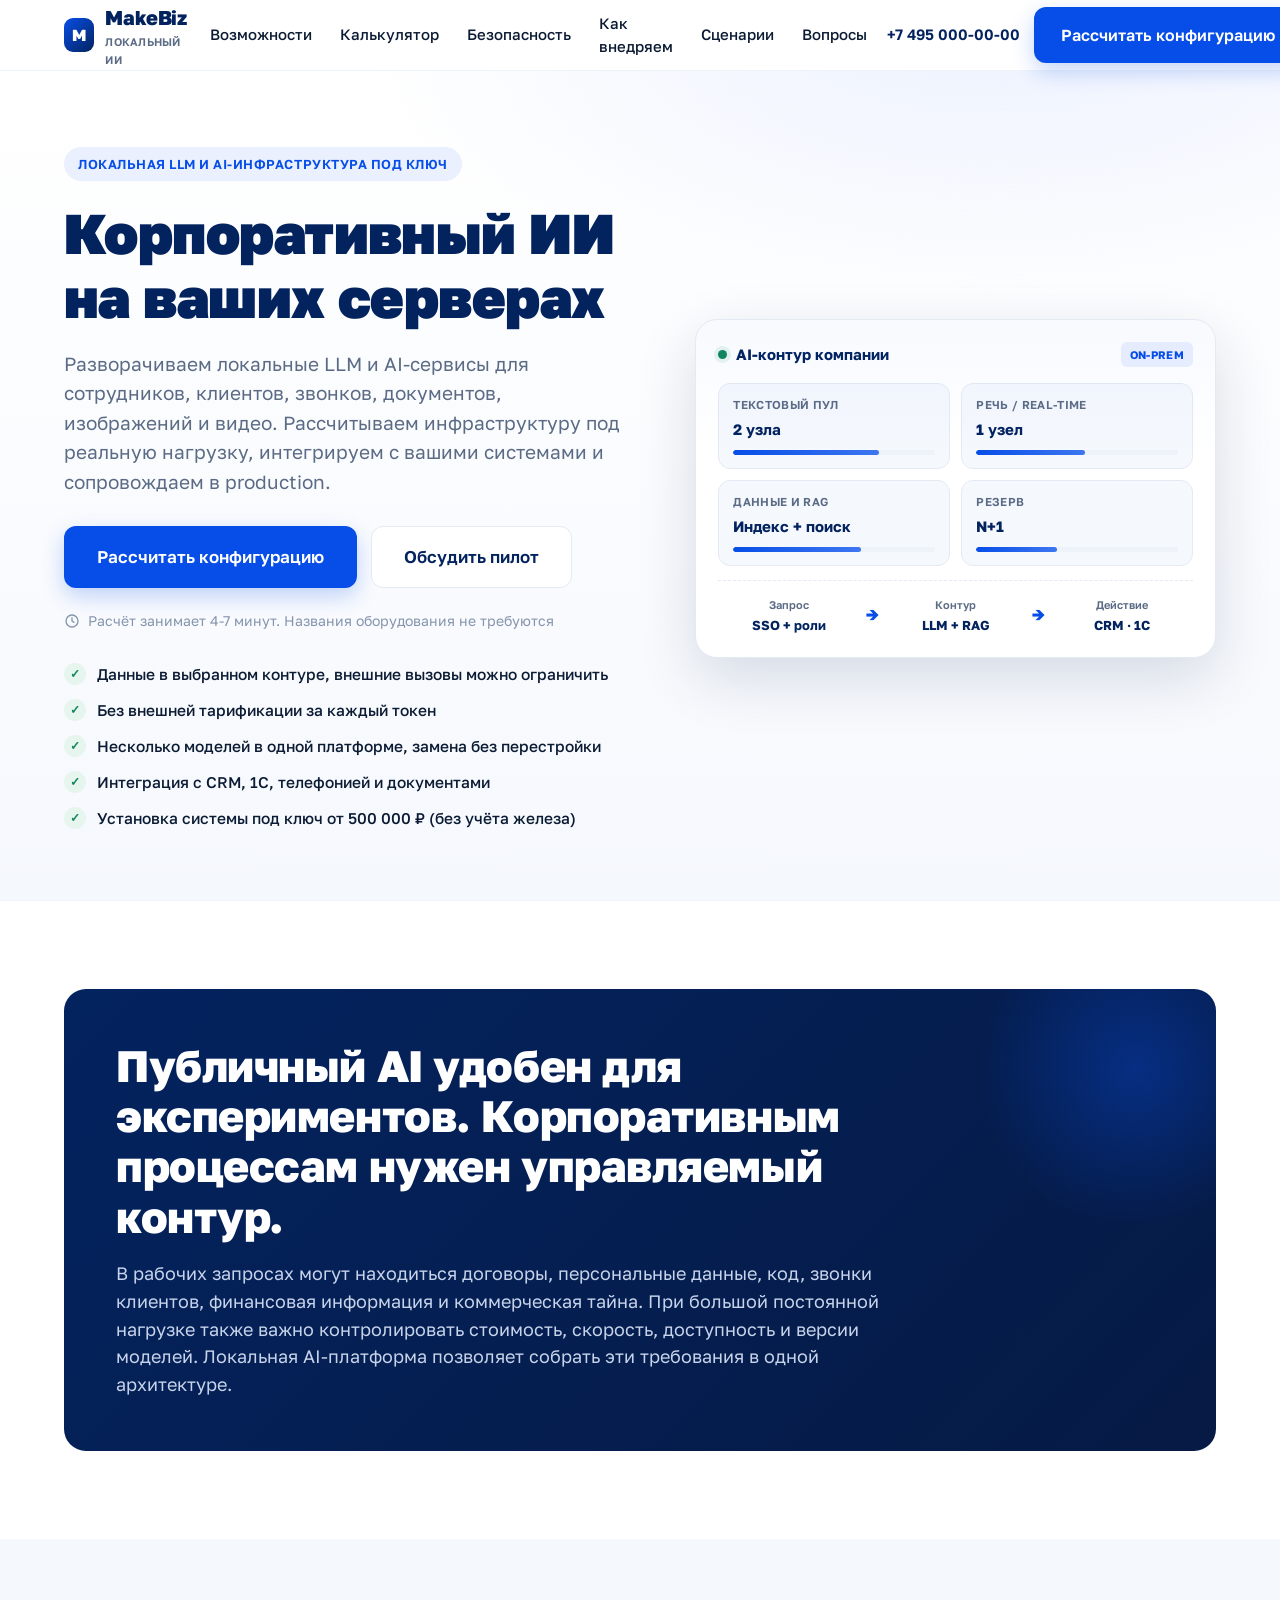
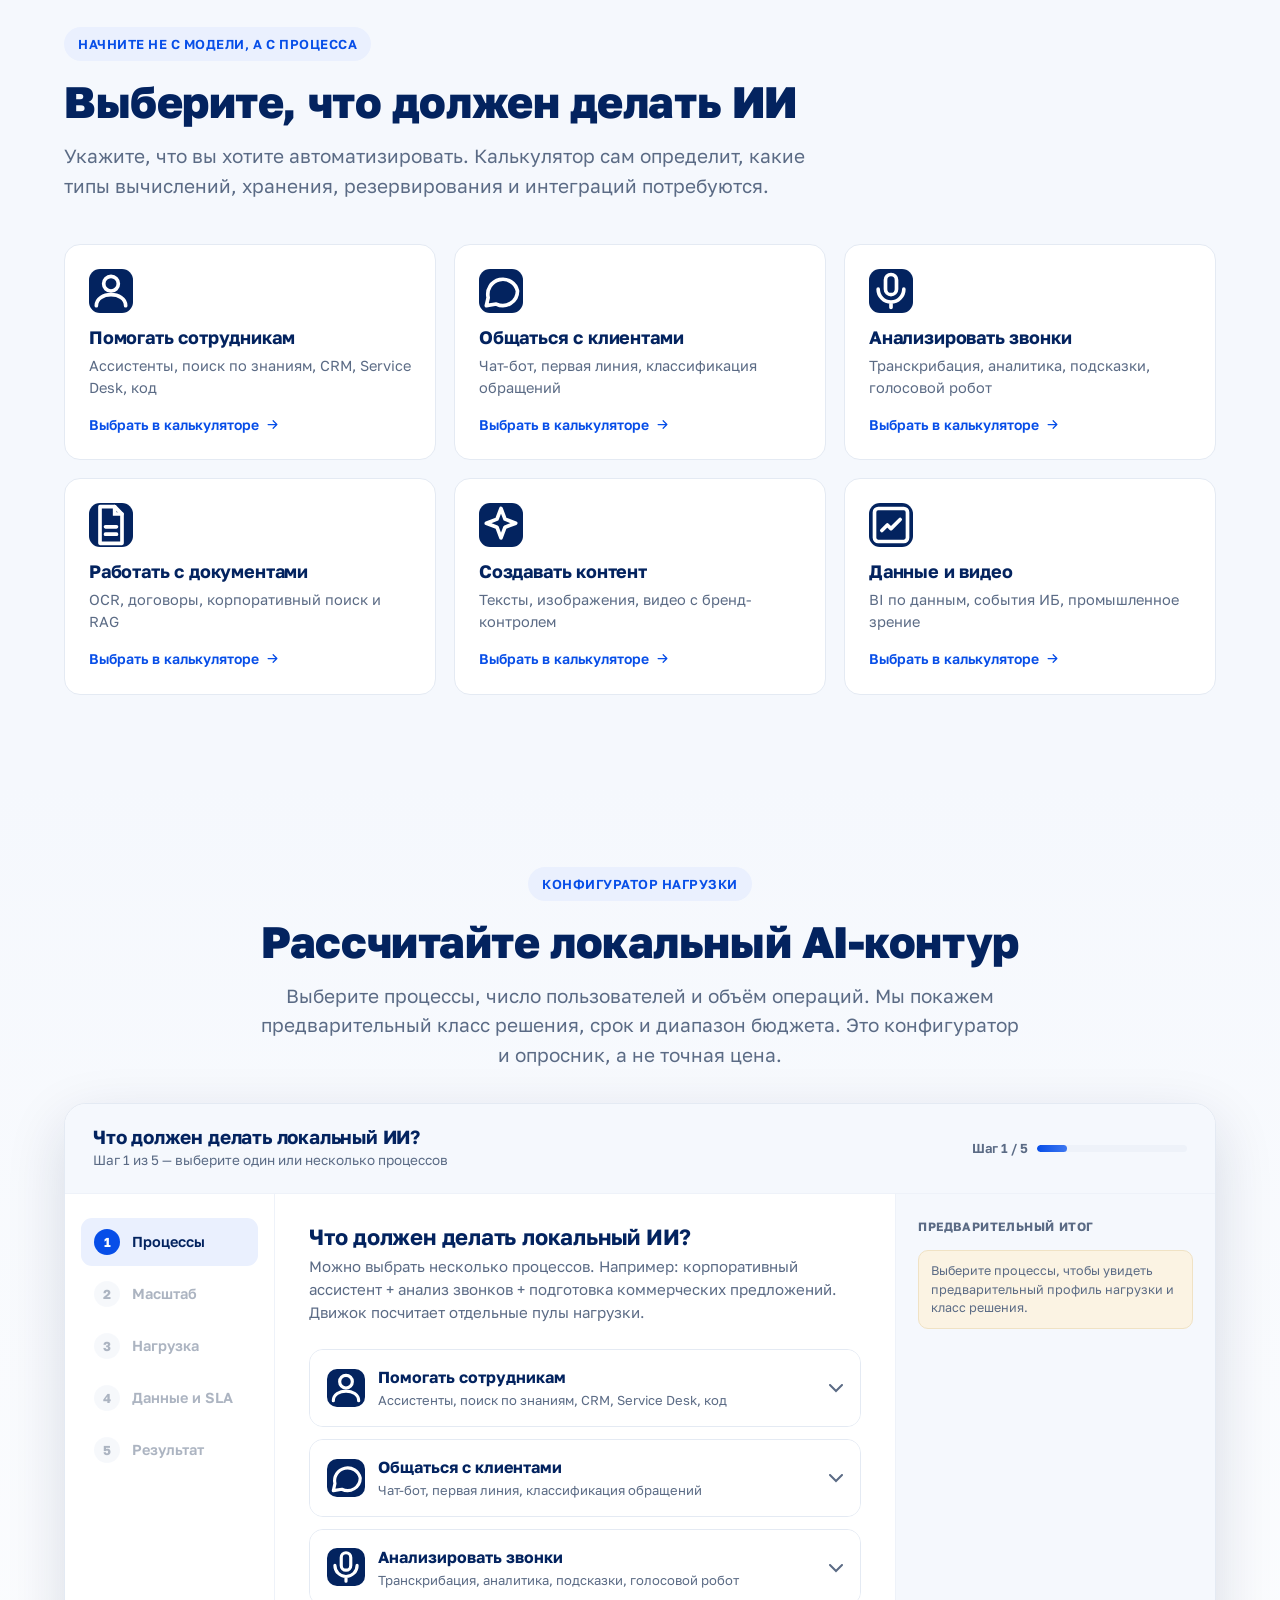
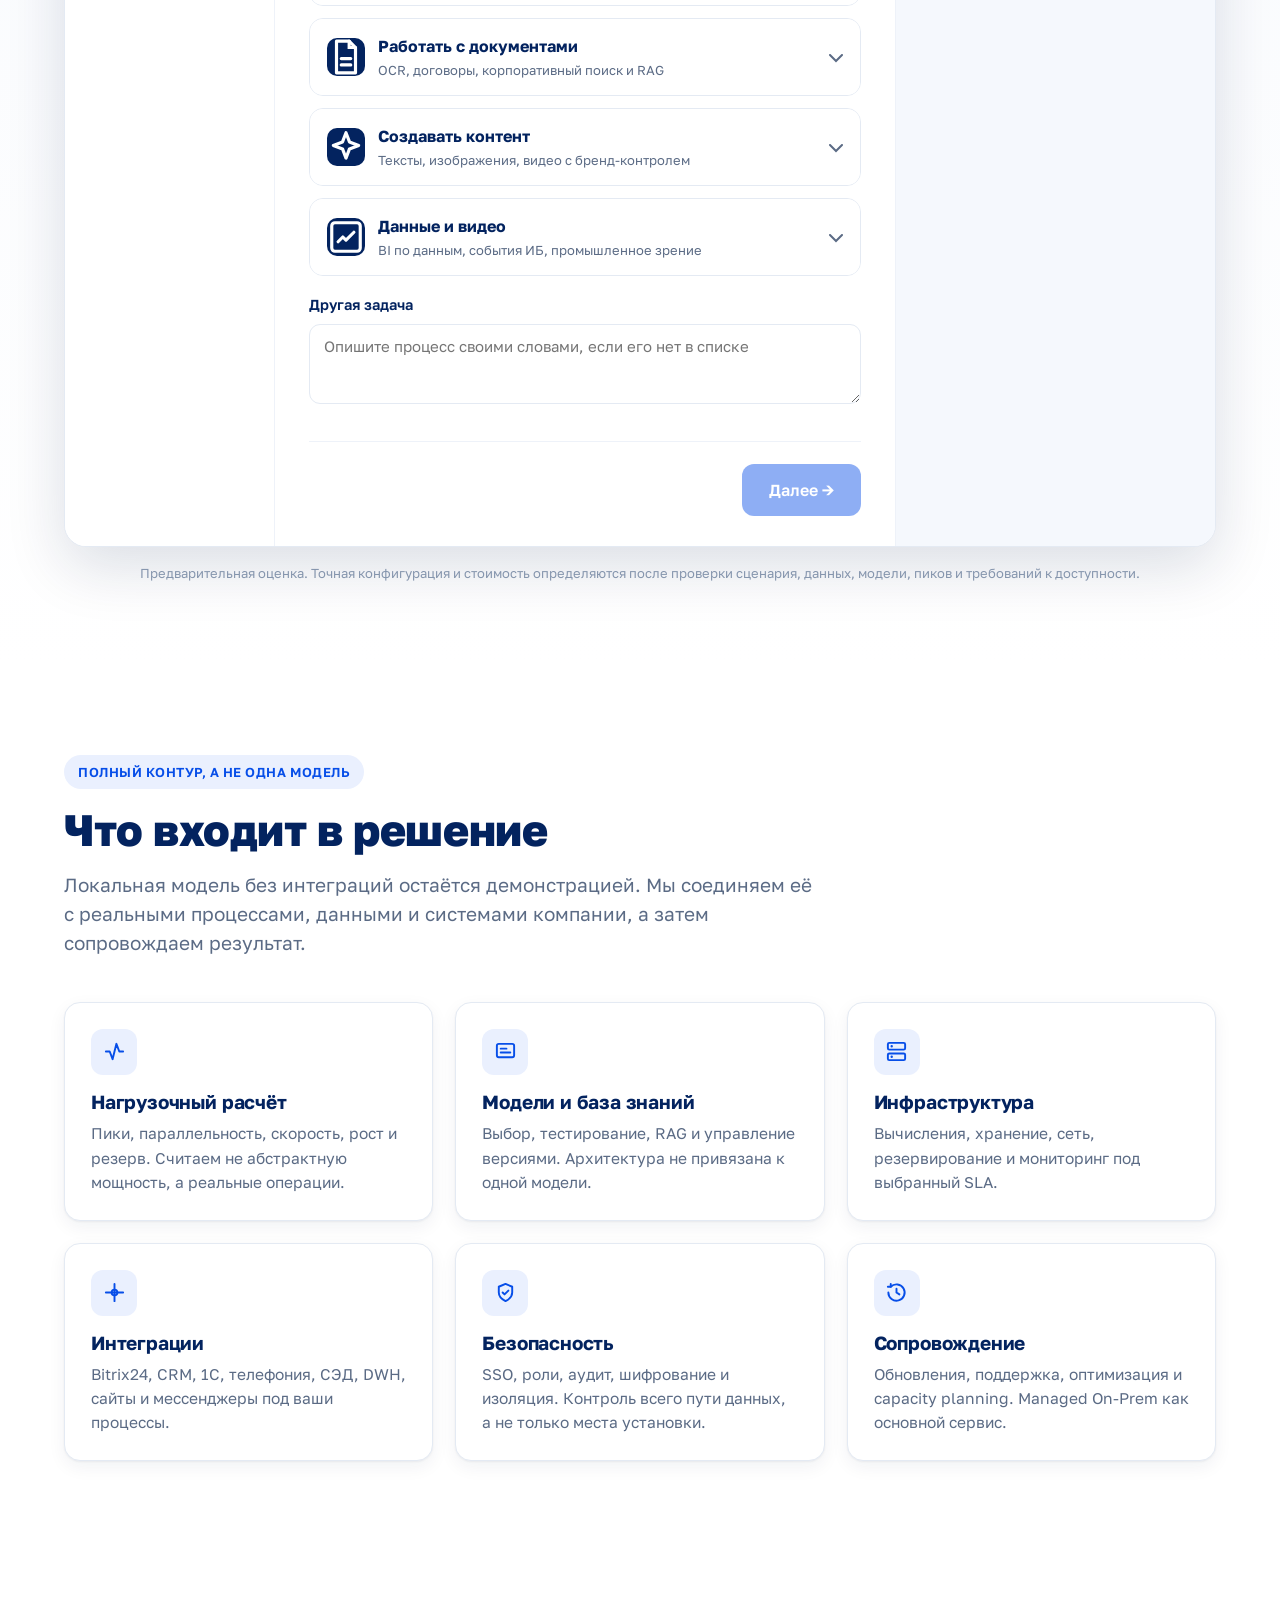
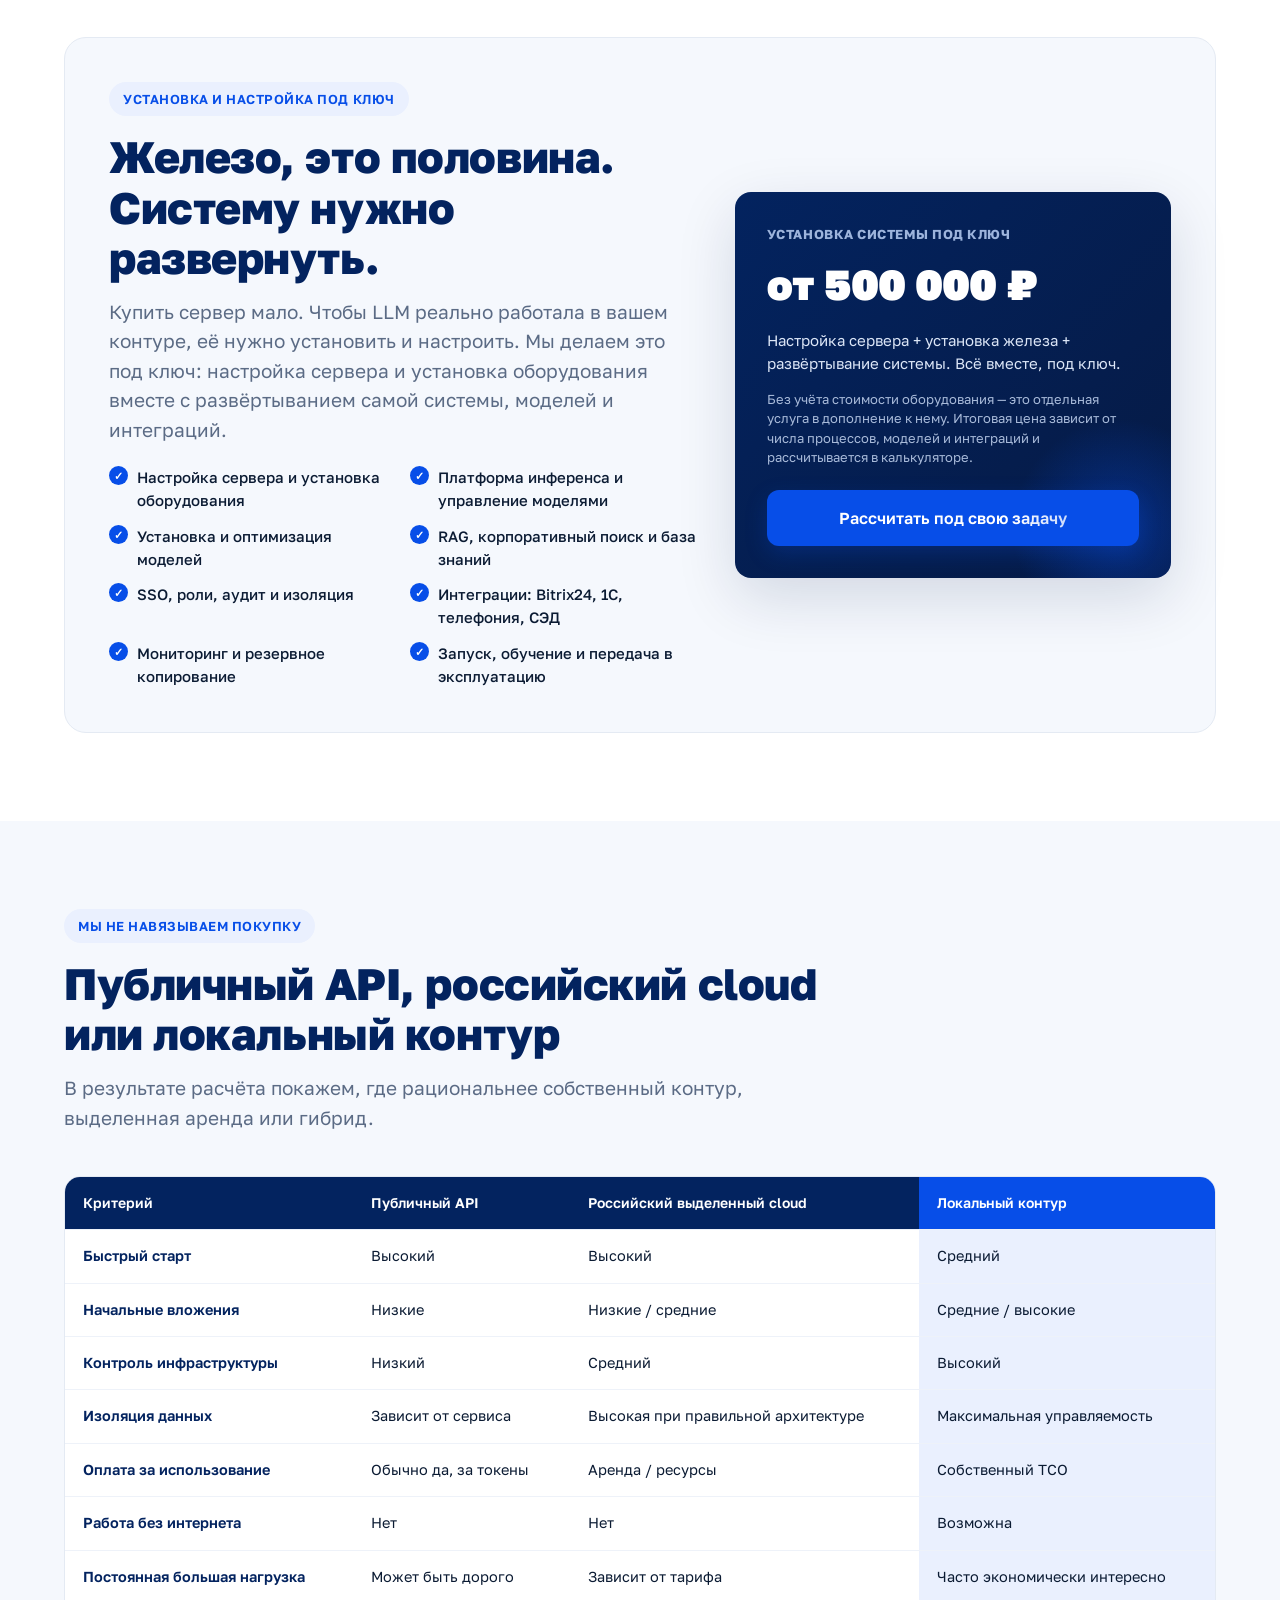
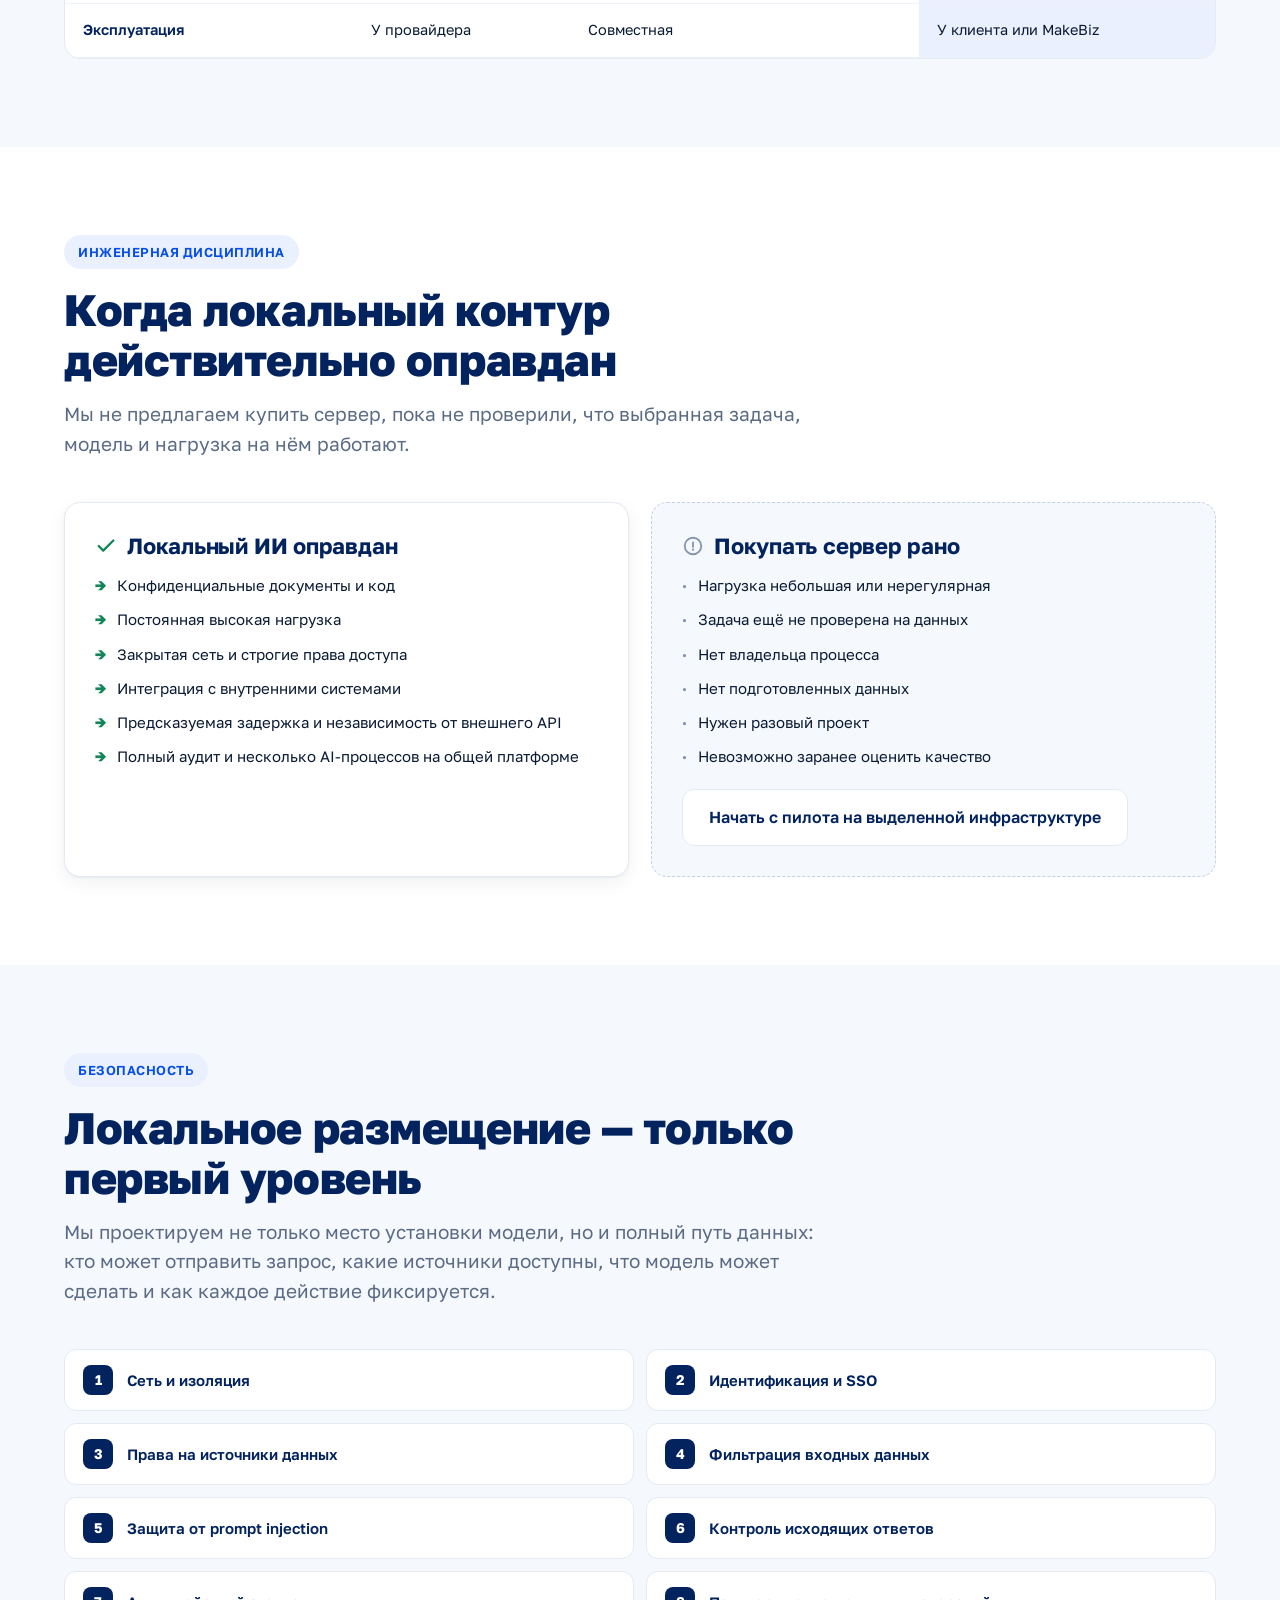
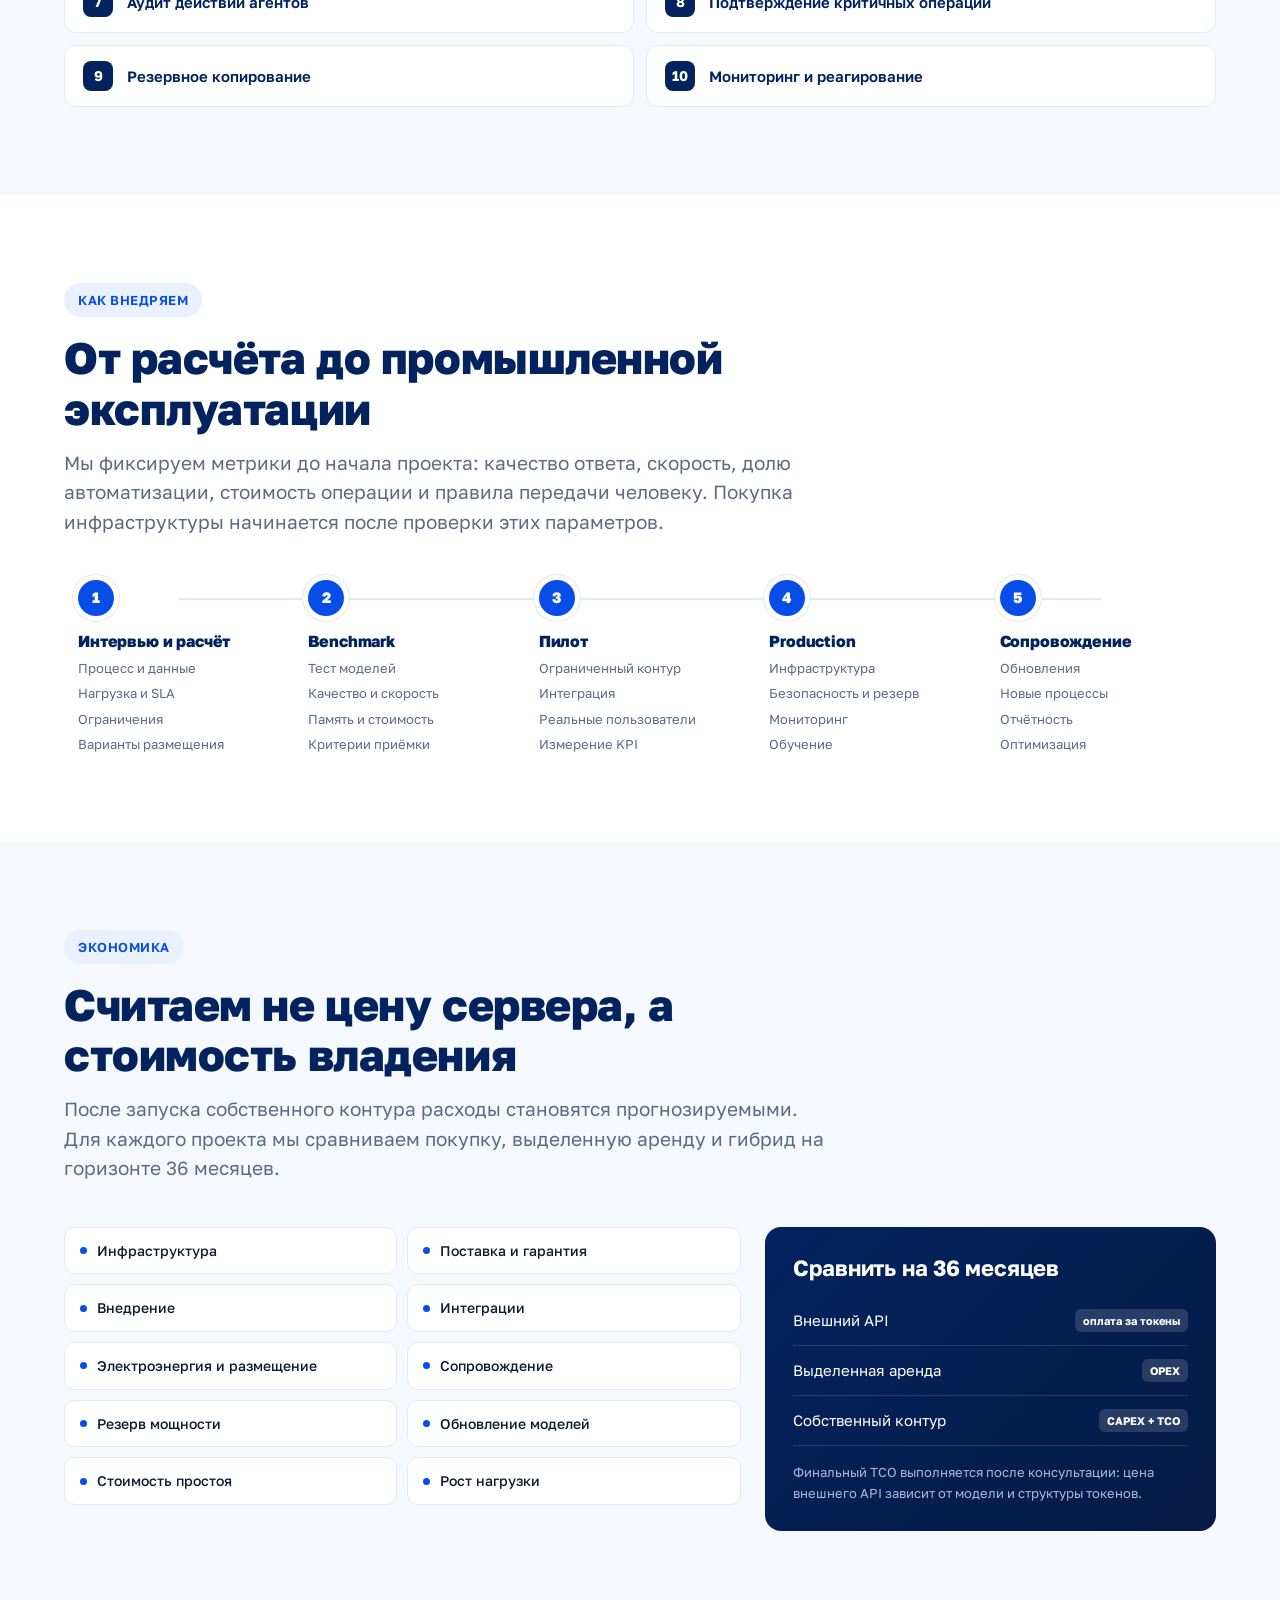
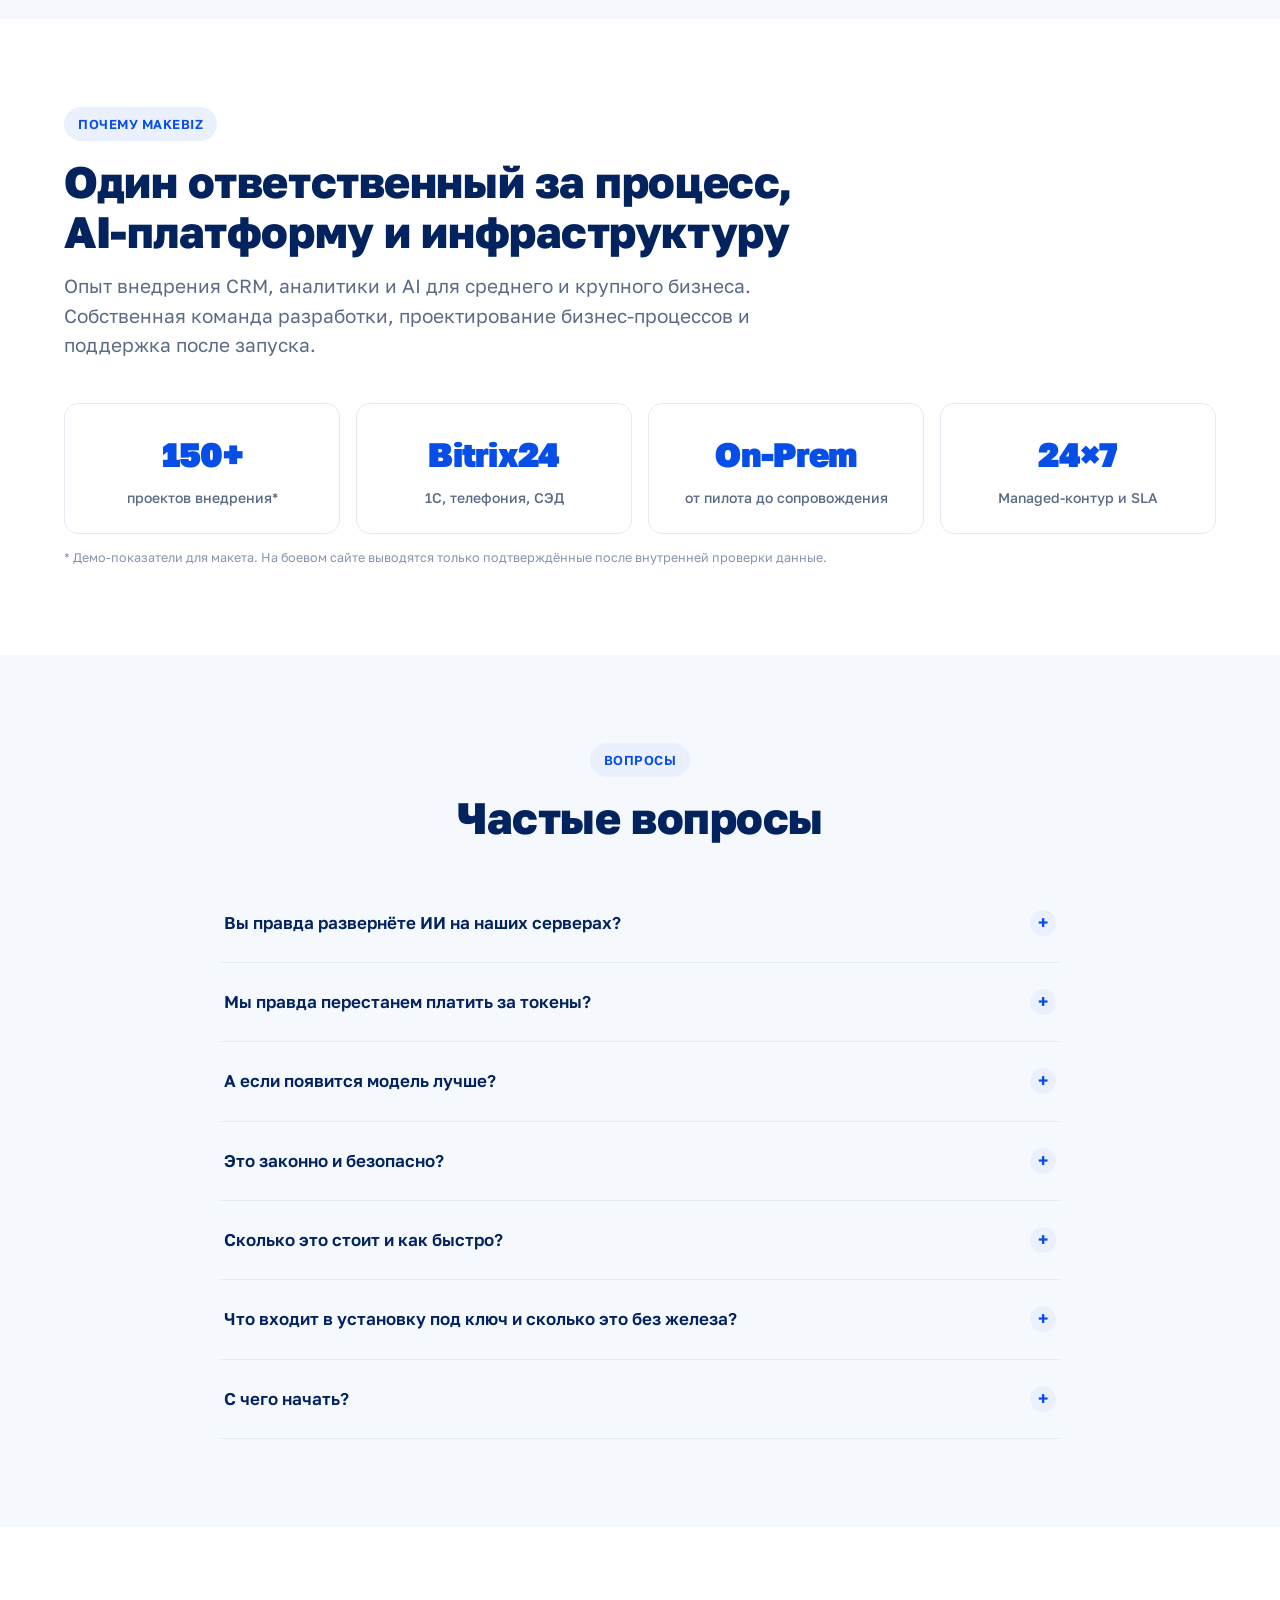
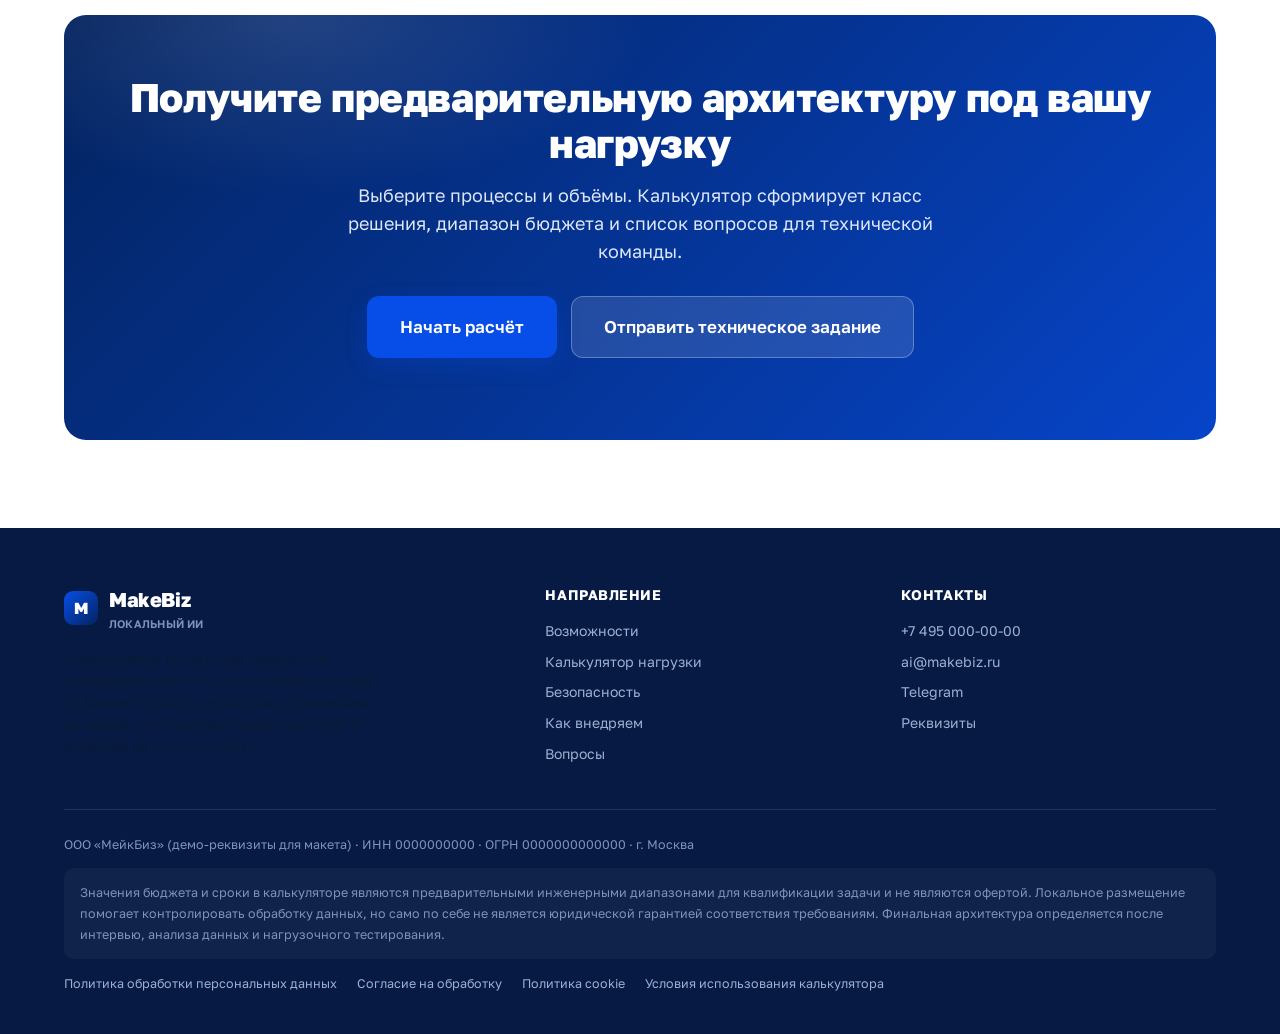
==== public/index.html @ 7c362602 "Первый деплой: лендинг Local AI (калькулятор + установка под ключ)" ====
<!DOCTYPE html>
<html lang="ru">
<head>
<meta charset="UTF-8">
<meta name="viewport" content="width=device-width, initial-scale=1.0">
<title>Корпоративный ИИ на ваших серверах — MakeBiz</title>
<meta name="description" content="Разворачиваем локальные LLM и AI-сервисы в контролируемом контуре компании. Рассчитываем инфраструктуру под реальную нагрузку, интегрируем и сопровождаем.">
<link rel="preconnect" href="https://fonts.googleapis.com">
<link rel="preconnect" href="https://fonts.gstatic.com" crossorigin>
<link href="https://fonts.googleapis.com/css2?family=Golos+Text:wght@400;500;600;700;800;900&display=swap" rel="stylesheet">
<style>
:root{
  --navy:#03235F; --navy-2:#0A2E6E; --navy-ink:#061A44;
  --accent:#074EE8; --accent-600:#0642C4; --accent-soft:#EAF0FE;
  --ink:#0B1B33; --muted:#5B6B85; --muted-2:#8595AD;
  --line:#E4EAF3; --line-2:#EEF2F9;
  --bg:#FFFFFF; --bg-soft:#F5F8FD; --bg-soft2:#EDF2FB;
  --ok:#12855B; --ok-soft:#E7F5EF; --warn:#B7791F; --warn-soft:#FBF3E3; --danger:#C0392B; --danger-soft:#FBECEA;
  --radius:16px; --radius-sm:11px; --radius-lg:22px;
  --shadow:0 1px 2px rgba(6,26,68,.04), 0 12px 34px rgba(6,26,68,.07);
  --shadow-sm:0 1px 2px rgba(6,26,68,.05), 0 6px 18px rgba(6,26,68,.06);
  --shadow-lg:0 20px 60px rgba(6,26,68,.14);
  --maxw:1200px;
}
*{box-sizing:border-box;margin:0;padding:0}
html{scroll-behavior:smooth}
body{
  font-family:'Golos Text',-apple-system,BlinkMacSystemFont,'Segoe UI',Roboto,sans-serif;
  color:var(--ink); background:var(--bg); line-height:1.55;
  -webkit-font-smoothing:antialiased; font-size:17px;
}
a{color:inherit;text-decoration:none}
img{max-width:100%}
.wrap{max-width:var(--maxw);margin:0 auto;padding:0 24px}
.eyebrow{
  display:inline-flex;align-items:center;gap:8px;
  font-size:13px;font-weight:600;letter-spacing:.04em;text-transform:uppercase;
  color:var(--accent);background:var(--accent-soft);
  padding:7px 14px;border-radius:100px;
}
h1,h2,h3,h4{color:var(--navy);line-height:1.14;letter-spacing:-.01em;font-weight:800}
h2{font-size:clamp(28px,3.6vw,44px);font-weight:800}
h3{font-size:22px;font-weight:700}
p{color:var(--ink)}
.lead{color:var(--muted);font-size:19px}
.section{padding:88px 0}
.section--soft{background:var(--bg-soft)}
.section-head{max-width:760px;margin-bottom:44px}
.section-head h2{margin:16px 0 14px}
.section-head p{color:var(--muted);font-size:19px}

/* Buttons */
.btn{
  display:inline-flex;align-items:center;justify-content:center;gap:9px;
  font-family:inherit;font-size:16px;font-weight:600;cursor:pointer;
  padding:15px 26px;border-radius:12px;border:1px solid transparent;
  transition:.18s ease;white-space:nowrap;
}
.btn-primary{background:var(--accent);color:#fff;box-shadow:0 8px 22px rgba(7,78,232,.24)}
.btn-primary:hover{background:var(--accent-600);transform:translateY(-1px);box-shadow:0 12px 28px rgba(7,78,232,.3)}
.btn-ghost{background:#fff;color:var(--navy);border-color:var(--line)}
.btn-ghost:hover{border-color:var(--accent);color:var(--accent);background:#fff}
.btn-navy{background:var(--navy);color:#fff}
.btn-navy:hover{background:var(--navy-2);transform:translateY(-1px)}
.btn-lg{padding:17px 32px;font-size:17px}
.btn-block{width:100%}
.btn:disabled{opacity:.45;cursor:not-allowed;transform:none!important;box-shadow:none}

/* Header */
header{
  position:sticky;top:0;z-index:60;background:rgba(255,255,255,.86);
  backdrop-filter:saturate(180%) blur(14px);border-bottom:1px solid var(--line-2);
}
.nav{display:flex;align-items:center;justify-content:space-between;height:70px;gap:20px}
.logo{display:flex;align-items:center;gap:11px;font-weight:800;font-size:20px;color:var(--navy);letter-spacing:-.02em}
.logo .mark{
  width:34px;height:34px;border-radius:9px;
  background:linear-gradient(135deg,var(--accent),var(--navy));
  display:flex;align-items:center;justify-content:center;color:#fff;font-weight:800;font-size:16px;
}
.logo small{display:block;font-size:11px;font-weight:600;color:var(--muted);letter-spacing:.02em;text-transform:uppercase}
.nav-links{display:flex;align-items:center;gap:28px}
.nav-links a{font-size:15px;font-weight:500;color:var(--ink);transition:.15s}
.nav-links a:hover{color:var(--accent)}
.nav-cta{display:flex;align-items:center;gap:14px}
.nav-phone{font-weight:600;font-size:15px;color:var(--navy);white-space:nowrap}
.burger{display:none;flex-direction:column;gap:5px;background:none;border:none;cursor:pointer;padding:8px}
.burger span{width:24px;height:2px;background:var(--navy);border-radius:2px;transition:.2s}

/* Hero */
.hero{position:relative;overflow:hidden;background:
   radial-gradient(1100px 520px at 78% -10%, #EAF0FE 0%, rgba(234,240,254,0) 60%),
   linear-gradient(180deg,#fff 0%, var(--bg-soft) 100%);
   padding:76px 0 70px;border-bottom:1px solid var(--line-2)}
.hero-grid{display:grid;grid-template-columns:1.05fr .95fr;gap:56px;align-items:center}
.hero h1{font-size:clamp(34px,4.6vw,56px);font-weight:900;margin:20px 0 20px}
.hero .lead{max-width:560px;margin-bottom:30px}
.hero-cta{display:flex;gap:14px;flex-wrap:wrap;margin-bottom:22px}
.hero-note{font-size:14px;color:var(--muted-2);display:flex;align-items:center;gap:8px}
.markers{list-style:none;display:grid;gap:12px;margin-top:30px}
.markers li{display:flex;align-items:flex-start;gap:11px;font-size:15.5px;font-weight:500;color:var(--ink)}
.markers .ic{flex-shrink:0;width:22px;height:22px;border-radius:50%;background:var(--ok-soft);color:var(--ok);display:flex;align-items:center;justify-content:center;font-size:12px;font-weight:800;margin-top:1px}

/* Hero visual: infra panel */
.hero-visual{position:relative}
.panel-card{
  background:#fff;border:1px solid var(--line);border-radius:var(--radius-lg);
  box-shadow:var(--shadow-lg);padding:22px;position:relative;overflow:hidden;
}
.panel-card::before{content:"";position:absolute;inset:0;background:
  linear-gradient(180deg,rgba(7,78,232,.03),transparent 40%);pointer-events:none}
.pc-head{display:flex;align-items:center;justify-content:space-between;margin-bottom:16px}
.pc-title{font-weight:700;color:var(--navy);font-size:15px;display:flex;align-items:center;gap:9px}
.pc-dot{width:9px;height:9px;border-radius:50%;background:var(--ok);box-shadow:0 0 0 4px var(--ok-soft)}
.pc-tag{font-size:11px;font-weight:700;color:var(--accent);background:var(--accent-soft);padding:4px 9px;border-radius:6px;letter-spacing:.03em}
.node-row{display:grid;grid-template-columns:1fr 1fr;gap:11px;margin-bottom:11px}
.node{border:1px solid var(--line);border-radius:12px;padding:13px 14px;background:var(--bg-soft)}
.node .nl{font-size:11.5px;color:var(--muted);font-weight:600;text-transform:uppercase;letter-spacing:.03em}
.node .nv{font-size:15px;font-weight:700;color:var(--navy);margin-top:3px;display:flex;align-items:center;gap:7px}
.node .bar{height:5px;border-radius:4px;background:var(--line-2);margin-top:9px;overflow:hidden}
.node .bar i{display:block;height:100%;border-radius:4px;background:linear-gradient(90deg,var(--accent),#3D77F0)}
.flow{display:flex;align-items:center;justify-content:space-between;gap:6px;margin-top:14px;padding-top:15px;border-top:1px dashed var(--line)}
.flow .f{flex:1;text-align:center;font-size:11px;font-weight:600;color:var(--muted)}
.flow .f b{display:block;color:var(--navy);font-size:13px;margin-top:2px}
.flow .arw{color:var(--accent);font-weight:800}

/* generic cards */
.grid{display:grid;gap:22px}
.g2{grid-template-columns:repeat(2,1fr)}
.g3{grid-template-columns:repeat(3,1fr)}
.g4{grid-template-columns:repeat(4,1fr)}
.card{background:#fff;border:1px solid var(--line);border-radius:var(--radius);padding:26px;box-shadow:var(--shadow-sm);transition:.18s}
.card:hover{border-color:#C9D6EE;box-shadow:var(--shadow);transform:translateY(-2px)}
.card .ci{width:46px;height:46px;border-radius:12px;background:var(--accent-soft);color:var(--accent);display:flex;align-items:center;justify-content:center;margin-bottom:16px}
.card h3{font-size:19px;margin-bottom:9px}
.card p{color:var(--muted);font-size:15.5px}
.card svg{width:23px;height:23px}

/* problem */
.problem-box{background:linear-gradient(135deg,var(--navy),var(--navy-ink));color:#fff;border-radius:var(--radius-lg);padding:52px;position:relative;overflow:hidden}
.problem-box::after{content:"";position:absolute;right:-80px;top:-80px;width:320px;height:320px;border-radius:50%;background:radial-gradient(circle,rgba(7,78,232,.35),transparent 70%)}
.problem-box h2{color:#fff;position:relative;max-width:780px}
.problem-box p{color:#C7D3EA;font-size:18px;margin-top:18px;position:relative;max-width:820px}

/* categories */
.cat-grid{display:grid;grid-template-columns:repeat(3,1fr);gap:18px}
.cat{background:#fff;border:1px solid var(--line);border-radius:var(--radius);padding:24px;cursor:pointer;transition:.18s;position:relative}
.cat:hover{border-color:var(--accent);box-shadow:var(--shadow)}
.cat .ci{width:44px;height:44px;border-radius:11px;background:var(--navy);color:#fff;display:flex;align-items:center;justify-content:center;margin-bottom:14px}
.cat h3{font-size:18px;margin-bottom:7px}
.cat p{color:var(--muted);font-size:14.5px}
.cat .go{margin-top:14px;font-size:14px;font-weight:600;color:var(--accent);display:flex;align-items:center;gap:6px}

/* ============ CALCULATOR ============ */
.calc-section{background:linear-gradient(180deg,var(--bg-soft) 0%, #fff 100%);padding:84px 0}
.calc-shell{
  background:#fff;border:1px solid var(--line);border-radius:var(--radius-lg);
  box-shadow:var(--shadow-lg);overflow:hidden;
}
.calc-top{display:flex;align-items:center;justify-content:space-between;gap:16px;padding:22px 28px;border-bottom:1px solid var(--line-2);background:var(--bg-soft)}
.calc-top .ct-l{display:flex;align-items:center;gap:13px}
.calc-top h3{font-size:19px}
.calc-top .sub{font-size:13.5px;color:var(--muted);margin-top:2px}
.calc-progress{display:flex;align-items:center;gap:9px;font-size:13px;font-weight:600;color:var(--muted)}
.pbar{width:150px;height:7px;border-radius:5px;background:var(--line-2);overflow:hidden}
.pbar i{display:block;height:100%;background:linear-gradient(90deg,var(--accent),#3D77F0);border-radius:5px;transition:.4s;width:0}

.calc-body{display:grid;grid-template-columns:210px 1fr 320px;min-height:520px}
.steps-nav{border-right:1px solid var(--line-2);padding:24px 16px;background:#fff}
.step-item{display:flex;align-items:center;gap:12px;padding:11px 13px;border-radius:11px;margin-bottom:4px;cursor:pointer;transition:.15s;color:var(--muted);font-weight:600;font-size:14.5px}
.step-item .num{width:26px;height:26px;border-radius:50%;background:var(--line-2);color:var(--muted);display:flex;align-items:center;justify-content:center;font-size:13px;font-weight:700;flex-shrink:0;transition:.15s}
.step-item.active{background:var(--accent-soft);color:var(--navy)}
.step-item.active .num{background:var(--accent);color:#fff}
.step-item.done .num{background:var(--ok);color:#fff}
.step-item.done{color:var(--ink)}
.step-item.disabled{opacity:.5;pointer-events:none}

.step-panel{padding:30px 34px;min-width:0}
.step-panel h3{font-size:22px;margin-bottom:6px}
.step-panel .step-desc{color:var(--muted);font-size:15px;margin-bottom:24px}
.step-actions{display:flex;justify-content:space-between;gap:12px;margin-top:30px;padding-top:22px;border-top:1px solid var(--line-2)}

/* summary rail */
.summary{border-left:1px solid var(--line-2);padding:24px 22px;background:var(--bg-soft);position:relative}
.summary .st{font-size:12px;font-weight:700;letter-spacing:.05em;text-transform:uppercase;color:var(--muted);margin-bottom:14px}
.sum-block{background:#fff;border:1px solid var(--line);border-radius:12px;padding:14px 15px;margin-bottom:12px}
.sum-block .l{font-size:12px;color:var(--muted);font-weight:600;text-transform:uppercase;letter-spacing:.03em}
.sum-block .v{font-size:15px;font-weight:700;color:var(--navy);margin-top:3px}
.sum-chips{display:flex;flex-wrap:wrap;gap:6px;margin-top:8px}
.sum-chip{font-size:12px;font-weight:600;background:var(--accent-soft);color:var(--accent);padding:4px 9px;border-radius:6px}
.profile-meter{display:flex;gap:5px;margin-top:9px}
.profile-meter i{flex:1;height:7px;border-radius:3px;background:var(--line-2)}
.profile-meter i.on{background:var(--accent)}
.conf-ring{display:flex;align-items:center;gap:12px;margin-top:8px}
.conf-ring .num{font-size:26px;font-weight:800;color:var(--navy)}
.summary-hint{font-size:12.5px;color:var(--muted);background:var(--warn-soft);border:1px solid #F0E2C4;border-radius:10px;padding:11px 12px;margin-top:6px;line-height:1.45}

/* form fields */
.field{margin-bottom:18px}
.field > label{display:block;font-size:14.5px;font-weight:600;color:var(--navy);margin-bottom:7px}
.field .hint{font-size:12.5px;color:var(--muted-2);margin-top:6px}
.field .unit{font-size:12px;color:var(--muted);font-weight:600}
input[type=text],input[type=number],input[type=email],input[type=tel],select,textarea{
  width:100%;font-family:inherit;font-size:15px;color:var(--ink);
  padding:12px 14px;border:1px solid var(--line);border-radius:11px;background:#fff;transition:.15s;
}
input:focus,select:focus,textarea:focus{outline:none;border-color:var(--accent);box-shadow:0 0 0 3px rgba(7,78,232,.12)}
textarea{resize:vertical;min-height:80px}
select{appearance:none;background-image:url("data:image/svg+xml,%3Csvg xmlns='http://www.w3.org/2000/svg' width='12' height='8' viewBox='0 0 12 8'%3E%3Cpath d='M1 1l5 5 5-5' stroke='%235B6B85' stroke-width='1.8' fill='none' stroke-linecap='round'/%3E%3C/svg%3E");background-repeat:no-repeat;background-position:right 14px center;padding-right:38px}
.two-col{display:grid;grid-template-columns:1fr 1fr;gap:16px}
.three-col{display:grid;grid-template-columns:repeat(3,1fr);gap:14px}

/* choice cards (chips) */
.choices{display:grid;gap:10px}
.choices.c2{grid-template-columns:1fr 1fr}
.choice{
  display:flex;align-items:flex-start;gap:12px;border:1.5px solid var(--line);border-radius:12px;
  padding:13px 15px;cursor:pointer;transition:.15s;background:#fff;
}
.choice:hover{border-color:#B9CBEC;background:var(--bg-soft)}
.choice.sel{border-color:var(--accent);background:var(--accent-soft)}
.choice .cb{width:20px;height:20px;border-radius:6px;border:2px solid var(--line);flex-shrink:0;margin-top:1px;display:flex;align-items:center;justify-content:center;transition:.15s;background:#fff}
.choice.sel .cb{background:var(--accent);border-color:var(--accent)}
.choice .cb svg{width:12px;height:12px;color:#fff;opacity:0}
.choice.sel .cb svg{opacity:1}
.choice .cc .tt{font-weight:600;font-size:15px;color:var(--navy)}
.choice .cc .dd{font-size:13px;color:var(--muted);margin-top:2px}
.choice.radio .cb{border-radius:50%}

/* category group in step 1 */
.catgroup{border:1px solid var(--line);border-radius:14px;margin-bottom:12px;overflow:hidden}
.catgroup-head{display:flex;align-items:center;gap:13px;padding:15px 17px;cursor:pointer;background:#fff;transition:.15s}
.catgroup-head:hover{background:var(--bg-soft)}
.catgroup-head .ci{width:38px;height:38px;border-radius:10px;background:var(--navy);color:#fff;display:flex;align-items:center;justify-content:center;flex-shrink:0}
.catgroup-head .tt{font-weight:700;font-size:16px;color:var(--navy)}
.catgroup-head .dd{font-size:13px;color:var(--muted);margin-top:1px}
.catgroup-head .cnt{margin-left:auto;font-size:12px;font-weight:700;color:var(--accent);background:var(--accent-soft);padding:3px 9px;border-radius:20px;opacity:0;transition:.15s}
.catgroup-head .cnt.on{opacity:1}
.catgroup-head .chev{margin-left:6px;color:var(--muted);transition:.25s}
.catgroup.open .chev{transform:rotate(180deg)}
.catgroup-body{display:none;padding:6px 15px 15px;border-top:1px solid var(--line-2);background:var(--bg-soft)}
.catgroup.open .catgroup-body{display:block}
.scenario{display:flex;align-items:flex-start;gap:11px;padding:11px 12px;border-radius:10px;cursor:pointer;transition:.12s}
.scenario:hover{background:#fff}
.scenario .cb{width:19px;height:19px;border-radius:6px;border:2px solid var(--line);flex-shrink:0;margin-top:1px;display:flex;align-items:center;justify-content:center;background:#fff}
.scenario.sel .cb{background:var(--accent);border-color:var(--accent)}
.scenario .cb svg{width:11px;height:11px;color:#fff;opacity:0}
.scenario.sel .cb svg{opacity:1}
.scenario .nm{font-weight:600;font-size:14.5px;color:var(--navy)}
.scenario .ds{font-size:12.5px;color:var(--muted)}
.pool-tag{font-size:10.5px;font-weight:700;text-transform:uppercase;letter-spacing:.03em;color:var(--muted);background:var(--line-2);padding:2px 7px;border-radius:5px;margin-left:6px}

.callout{display:flex;gap:11px;background:var(--accent-soft);border:1px solid #CFDDFB;border-radius:12px;padding:14px 16px;font-size:14px;color:var(--navy-ink);margin-top:6px}
.callout svg{flex-shrink:0;color:var(--accent);margin-top:1px}
.warnbox{display:flex;gap:11px;background:var(--warn-soft);border:1px solid #F0E2C4;border-radius:12px;padding:13px 15px;font-size:13.5px;color:#6B5316;margin-top:14px}
.warnbox svg{flex-shrink:0;color:var(--warn);margin-top:1px}

/* result screen */
.result-head{text-align:center;max-width:640px;margin:0 auto 6px}
.result-grid{display:grid;grid-template-columns:repeat(2,1fr);gap:16px;margin-top:24px}
.rcard{border:1px solid var(--line);border-radius:14px;padding:20px;background:#fff}
.rcard .rl{font-size:12px;font-weight:700;text-transform:uppercase;letter-spacing:.04em;color:var(--muted);margin-bottom:10px;display:flex;align-items:center;gap:7px}
.rcard.hl{background:linear-gradient(135deg,var(--navy),var(--navy-ink));border:none;color:#fff;grid-column:span 2}
.rcard.setup-card{background:linear-gradient(135deg,var(--accent-600),var(--accent));border:none}
.rcard.setup-card .rl span{cursor:help}
.rcard.hl .rl{color:#9DB4DC}
.class-badge{display:inline-flex;align-items:center;gap:9px;font-size:13px;font-weight:700;background:rgba(255,255,255,.14);padding:6px 13px;border-radius:8px;margin-bottom:12px}
.rcard.hl h3{color:#fff;font-size:26px;margin-bottom:8px}
.rcard.hl p{color:#C7D3EA;font-size:15px}
.budget-num{font-size:28px;font-weight:900;color:var(--navy);letter-spacing:-.02em;white-space:nowrap}
.budget-sub{font-size:13px;color:var(--muted);margin-top:8px;line-height:1.5}
.proc-tags{display:flex;flex-wrap:wrap;gap:8px}
.proc-tag{font-size:13px;font-weight:600;background:var(--accent-soft);color:var(--accent);padding:6px 12px;border-radius:8px;display:flex;align-items:center;gap:6px}
.node-list{list-style:none;display:grid;gap:9px}
.node-list li{display:flex;align-items:center;gap:10px;font-size:14.5px;color:var(--ink);font-weight:500}
.node-list .nd{width:8px;height:8px;border-radius:2px;background:var(--accent);flex-shrink:0}
.scale-list{display:grid;grid-template-columns:1fr 1fr;gap:10px}
.scale-list .s{font-size:14px}
.scale-list .s b{display:block;color:var(--navy);font-size:16px;font-weight:700}
.scale-list .s span{color:var(--muted);font-size:12.5px}
.conf-wrap{display:flex;align-items:center;gap:18px}
.conf-donut{width:74px;height:74px;flex-shrink:0}
.conf-reasons{font-size:13px;color:var(--muted);line-height:1.5}
.conf-reasons b{color:var(--navy)}
.variants{display:grid;grid-template-columns:1fr 1fr;gap:16px;margin-top:16px}
.variant{border:1px solid var(--line);border-radius:14px;padding:20px;background:var(--bg-soft)}
.variant.pro{border-color:var(--accent);background:var(--accent-soft)}
.variant .vt{font-weight:700;color:var(--navy);font-size:16px;display:flex;align-items:center;justify-content:space-between}
.variant .vp{font-size:22px;font-weight:800;color:var(--navy);margin:8px 0}
.variant ul{list-style:none;display:grid;gap:6px;margin-top:8px}
.variant li{font-size:13.5px;color:var(--muted);display:flex;gap:8px}
.variant li::before{content:"—";color:var(--accent)}
.placement-opts{display:grid;grid-template-columns:repeat(3,1fr);gap:10px;margin-top:6px}
.p-opt{border:1px solid var(--line);border-radius:11px;padding:13px;text-align:center;font-size:13px;font-weight:600;color:var(--muted);background:#fff}
.p-opt.rec{border-color:var(--accent);background:var(--accent-soft);color:var(--navy)}
.p-opt .pi{font-size:11px;font-weight:700;text-transform:uppercase;color:var(--accent);margin-bottom:4px}

/* lead form */
.lead-form{background:linear-gradient(135deg,var(--navy),var(--navy-ink));border-radius:var(--radius-lg);padding:34px;margin-top:26px;color:#fff}
.lead-form h3{color:#fff;font-size:24px;margin-bottom:6px}
.lead-form p{color:#C7D3EA;font-size:15px;margin-bottom:22px}
.lead-form label{color:#DCE6F7;font-size:13.5px}
.lead-form input,.lead-form select{background:rgba(255,255,255,.08);border-color:rgba(255,255,255,.16);color:#fff}
.lead-form input::placeholder{color:#8DA2C6}
.lead-form input:focus,.lead-form select:focus{border-color:#5B8DF5;box-shadow:0 0 0 3px rgba(91,141,245,.25);background:rgba(255,255,255,.12)}
.lead-form select option{color:var(--ink)}
.consent{display:flex;gap:10px;align-items:flex-start;font-size:12.5px;color:#A9BBDA;margin:6px 0 18px}
.consent input{width:auto;margin-top:2px;accent-color:var(--accent)}
.form-ok{background:var(--ok-soft);border:1px solid #B8E2CD;border-radius:14px;padding:24px;text-align:center}
.form-ok .ic{width:52px;height:52px;border-radius:50%;background:var(--ok);color:#fff;display:flex;align-items:center;justify-content:center;margin:0 auto 14px}
.form-ok h3{color:var(--ok);font-size:21px;margin-bottom:8px}
.form-ok p{color:#2C6A4F;font-size:15px}

/* comparison table */
.tbl-wrap{overflow-x:auto;border:1px solid var(--line);border-radius:var(--radius);background:#fff}
table.cmp{width:100%;border-collapse:collapse;min-width:640px}
table.cmp th,table.cmp td{padding:15px 18px;text-align:left;border-bottom:1px solid var(--line-2);font-size:14.5px}
table.cmp thead th{background:var(--navy);color:#fff;font-weight:600;font-size:14px;position:sticky;top:0}
table.cmp thead th:first-child{border-top-left-radius:0}
table.cmp tbody td:first-child{font-weight:600;color:var(--navy)}
table.cmp .hl-col{background:var(--accent-soft)}
table.cmp tbody tr:hover td{background:var(--bg-soft)}
table.cmp tbody tr:hover td.hl-col{background:#DFE9FE}

/* when local / when early */
.two-panels{display:grid;grid-template-columns:1fr 1fr;gap:22px}
.panel-good,.panel-early{border-radius:var(--radius);padding:30px}
.panel-good{background:#fff;border:1px solid var(--line);box-shadow:var(--shadow-sm)}
.panel-early{background:var(--bg-soft);border:1px dashed #C3D0E6}
.panel-good h3,.panel-early h3{margin-bottom:16px;display:flex;align-items:center;gap:10px}
.panel-good ul,.panel-early ul{list-style:none;display:grid;gap:11px}
.panel-good li,.panel-early li{display:flex;gap:11px;font-size:15px;color:var(--ink)}
.panel-good li .mk{color:var(--ok);flex-shrink:0;font-weight:800}
.panel-early li .mk{color:var(--muted-2);flex-shrink:0;font-weight:800}

/* security layers */
.layers{display:grid;grid-template-columns:repeat(2,1fr);gap:12px;counter-reset:layer}
.layer{display:flex;align-items:center;gap:14px;background:#fff;border:1px solid var(--line);border-radius:12px;padding:15px 18px;transition:.15s}
.layer:hover{border-color:var(--accent);transform:translateX(3px)}
.layer .ln{counter-increment:layer;width:30px;height:30px;border-radius:8px;background:var(--navy);color:#fff;display:flex;align-items:center;justify-content:center;font-weight:700;font-size:14px;flex-shrink:0}
.layer .ln::before{content:counter(layer)}
.layer .lt{font-weight:600;font-size:15px;color:var(--navy)}

/* steps timeline */
.timeline{display:grid;grid-template-columns:repeat(5,1fr);gap:0;position:relative;margin-top:20px}
.tl-step{position:relative;padding:0 14px}
.tl-step .dot{width:36px;height:36px;border-radius:50%;background:var(--accent);color:#fff;display:flex;align-items:center;justify-content:center;font-weight:800;font-size:15px;position:relative;z-index:2;box-shadow:0 0 0 5px #fff, 0 0 0 6px var(--line)}
.tl-step::before{content:"";position:absolute;top:18px;left:0;right:0;height:2px;background:var(--line);z-index:1}
.tl-step:first-child::before{left:50%}
.tl-step:last-child::before{right:50%}
.tl-step h4{font-size:16px;color:var(--navy);margin:16px 0 8px}
.tl-step ul{list-style:none;display:grid;gap:5px}
.tl-step li{font-size:13px;color:var(--muted)}

/* economics */
.econ-grid{display:grid;grid-template-columns:1.2fr .8fr;gap:24px;align-items:start}
.econ-list{display:grid;grid-template-columns:1fr 1fr;gap:10px}
.econ-item{display:flex;align-items:center;gap:10px;background:#fff;border:1px solid var(--line);border-radius:11px;padding:12px 15px;font-size:14px;font-weight:500;color:var(--ink)}
.econ-item .d{width:7px;height:7px;border-radius:50%;background:var(--accent);flex-shrink:0}
.tco-card{background:linear-gradient(135deg,var(--navy),var(--navy-ink));border-radius:var(--radius);padding:28px;color:#fff}
.tco-card h3{color:#fff;margin-bottom:16px}
.tco-opt{display:flex;align-items:center;justify-content:space-between;padding:13px 0;border-bottom:1px solid rgba(255,255,255,.12);font-size:15px}
.tco-opt:last-child{border-bottom:none}
.tco-opt .badge{font-size:11px;font-weight:700;padding:3px 8px;border-radius:6px;background:rgba(255,255,255,.14)}

/* turnkey setup */
.setup-section{display:grid;grid-template-columns:1.15fr .85fr;gap:36px;align-items:center;background:var(--bg-soft);border:1px solid var(--line);border-radius:var(--radius-lg);padding:44px}
.setup-list{list-style:none;display:grid;grid-template-columns:1fr 1fr;gap:12px;margin-top:4px}
.setup-list li{position:relative;padding-left:28px;font-size:15px;color:var(--ink);font-weight:500}
.setup-list li::before{content:"✓";position:absolute;left:0;top:0;width:19px;height:19px;border-radius:50%;background:var(--accent);color:#fff;font-size:11px;font-weight:800;display:flex;align-items:center;justify-content:center}
.setup-price{background:linear-gradient(135deg,var(--navy),var(--navy-ink));border-radius:var(--radius);padding:32px;color:#fff;box-shadow:var(--shadow-lg);position:relative;overflow:hidden}
.setup-price::after{content:"";position:absolute;right:-60px;bottom:-60px;width:220px;height:220px;border-radius:50%;background:radial-gradient(circle,rgba(7,78,232,.4),transparent 70%)}
.sp-label{font-size:13px;font-weight:700;text-transform:uppercase;letter-spacing:.04em;color:#9DB4DC;position:relative}
.sp-num{font-size:42px;font-weight:900;color:#fff;letter-spacing:-.02em;margin:8px 0 12px;position:relative}
.sp-sub{font-size:15px;color:#DCE6F7;margin-bottom:14px;position:relative}
.sp-note{font-size:13px;color:#A9BBDA;line-height:1.5;margin-bottom:22px;position:relative}
.setup-price .btn{position:relative}
/* why us */
.why-grid{display:grid;grid-template-columns:repeat(4,1fr);gap:16px;margin-top:12px}
.stat{background:#fff;border:1px solid var(--line);border-radius:14px;padding:24px;text-align:center}
.stat .n{font-size:34px;font-weight:900;color:var(--accent);letter-spacing:-.02em}
.stat .l{font-size:14px;color:var(--muted);margin-top:6px;font-weight:500}

/* FAQ */
.faq{max-width:840px;margin:0 auto}
.faq-item{border-bottom:1px solid var(--line);padding:6px 0}
.faq-q{display:flex;align-items:center;justify-content:space-between;gap:16px;padding:20px 4px;cursor:pointer;font-weight:600;font-size:17px;color:var(--navy)}
.faq-q .fx{flex-shrink:0;width:26px;height:26px;border-radius:50%;background:var(--accent-soft);color:var(--accent);display:flex;align-items:center;justify-content:center;font-size:18px;font-weight:600;transition:.2s}
.faq-item.open .fx{transform:rotate(45deg)}
.faq-a{max-height:0;overflow:hidden;transition:.28s ease;color:var(--muted);font-size:15.5px}
.faq-item.open .faq-a{max-height:340px;padding-bottom:20px}

/* final CTA */
.final-cta{background:linear-gradient(135deg,var(--navy) 0%,var(--accent) 130%);border-radius:var(--radius-lg);padding:60px 52px;text-align:center;color:#fff;position:relative;overflow:hidden}
.final-cta::before{content:"";position:absolute;inset:0;background:radial-gradient(600px 300px at 20% 0%,rgba(255,255,255,.12),transparent 60%)}
.final-cta h2{color:#fff;position:relative;font-size:clamp(28px,3.4vw,40px)}
.final-cta p{color:#DCE6F7;font-size:18px;max-width:600px;margin:16px auto 30px;position:relative}
.final-cta .hero-cta{justify-content:center;position:relative}
.final-cta .btn-ghost{background:rgba(255,255,255,.12);border-color:rgba(255,255,255,.28);color:#fff}
.final-cta .btn-ghost:hover{background:rgba(255,255,255,.2);color:#fff}

/* footer */
footer{background:var(--navy-ink);color:#9DB0D2;padding:56px 0 30px;font-size:14px}
.foot-grid{display:grid;grid-template-columns:1.4fr 1fr 1fr;gap:40px;margin-bottom:36px}
footer .logo{color:#fff}
footer .logo small{color:#7E93BC}
footer h5{color:#fff;font-size:14px;font-weight:700;margin-bottom:14px;text-transform:uppercase;letter-spacing:.04em}
footer a{display:block;color:#9DB0D2;margin-bottom:9px;transition:.15s}
footer a:hover{color:#fff}
.foot-legal{border-top:1px solid rgba(255,255,255,.1);padding-top:24px;font-size:12.5px;color:#7E93BC;line-height:1.7}
.foot-legal .disc{margin-top:12px;padding:14px 16px;background:rgba(255,255,255,.04);border-radius:10px}

/* responsive */
@media(max-width:1080px){
  .calc-body{grid-template-columns:1fr}
  .steps-nav{display:flex;overflow-x:auto;border-right:none;border-bottom:1px solid var(--line-2);padding:14px 16px;gap:6px}
  .step-item{margin-bottom:0;white-space:nowrap;padding:9px 12px}
  .step-item .num{width:23px;height:23px}
  .summary{border-left:none;border-top:1px solid var(--line-2)}
  .why-grid{grid-template-columns:repeat(2,1fr)}
}
@media(max-width:920px){
  .hero-grid{grid-template-columns:1fr;gap:40px}
  .hero-visual{max-width:480px}
  .g3,.g4,.cat-grid,.layers{grid-template-columns:1fr 1fr}
  .econ-grid,.two-panels,.timeline,.setup-section{grid-template-columns:1fr}
  .timeline{gap:14px}
  .tl-step::before{display:none}
  .nav-links{display:none}
  .nav-phone{display:none}
  .nav-cta .btn-primary{display:none}
  .burger{display:flex}
  .mobile-menu.open{display:flex}
}
@media(max-width:640px){
  body{font-size:16px}
  .section{padding:60px 0}
  .wrap{padding:0 18px}
  .g2,.g3,.g4,.cat-grid,.layers,.result-grid,.variants,.scale-list,.econ-list,.placement-opts,.why-grid{grid-template-columns:1fr}
  .rcard.hl{grid-column:span 1}
  .two-col,.three-col{grid-template-columns:1fr}
  .problem-box,.final-cta{padding:36px 24px}
  .setup-section{padding:28px 22px}
  .setup-list{grid-template-columns:1fr}
  .step-panel{padding:22px 18px}
  .calc-top{flex-direction:column;align-items:flex-start}
  .pbar{width:120px}
  .lead-form{padding:24px 20px}
}
.mobile-menu{display:none;position:fixed;top:70px;left:0;right:0;background:#fff;border-bottom:1px solid var(--line);flex-direction:column;padding:16px 24px;gap:4px;z-index:59;box-shadow:var(--shadow)}
.mobile-menu a{padding:12px 0;font-weight:600;color:var(--navy);border-bottom:1px solid var(--line-2)}
.mobile-menu .btn{margin-top:12px}

@media print{
  header,.mobile-menu,.calc-top,.steps-nav,.summary,.step-actions,.lead-form,footer,.hero,.section:not(#calc-print){display:none!important}
  .rcard.hl{background:var(--navy)!important;-webkit-print-color-adjust:exact;print-color-adjust:exact}
}
.fade{animation:fade .3s ease}
@keyframes fade{from{opacity:0;transform:translateY(6px)}to{opacity:1;transform:none}}
</style>
</head>
<body>

<!-- ============ HEADER ============ -->
<header>
  <div class="wrap nav">
    <a href="#top" class="logo">
      <span class="mark">M</span>
      <span>MakeBiz<small>Локальный ИИ</small></span>
    </a>
    <nav class="nav-links">
      <a href="#vozmozhnosti">Возможности</a>
      <a href="#calc">Калькулятор</a>
      <a href="#security">Безопасность</a>
      <a href="#kak">Как внедряем</a>
      <a href="#scenarii">Сценарии</a>
      <a href="#faq">Вопросы</a>
    </nav>
    <div class="nav-cta">
      <span class="nav-phone">+7 495 000-00-00</span>
      <a href="#calc" class="btn btn-primary">Рассчитать конфигурацию</a>
      <button class="burger" id="burger" aria-label="Меню"><span></span><span></span><span></span></button>
    </div>
  </div>
</header>
<div class="mobile-menu" id="mobileMenu">
  <a href="#vozmozhnosti">Возможности</a>
  <a href="#calc">Калькулятор</a>
  <a href="#security">Безопасность</a>
  <a href="#kak">Как внедряем</a>
  <a href="#scenarii">Сценарии</a>
  <a href="#faq">Вопросы</a>
  <a href="#calc" class="btn btn-primary">Рассчитать конфигурацию</a>
</div>

<!-- ============ HERO ============ -->
<section class="hero" id="top">
  <div class="wrap hero-grid">
    <div>
      <span class="eyebrow">Локальная LLM и AI-инфраструктура под ключ</span>
      <h1>Корпоративный ИИ на ваших серверах</h1>
      <p class="lead">Разворачиваем локальные LLM и AI-сервисы для сотрудников, клиентов, звонков, документов, изображений и видео. Рассчитываем инфраструктуру под реальную нагрузку, интегрируем с вашими системами и сопровождаем в production.</p>
      <div class="hero-cta">
        <a href="#calc" class="btn btn-primary btn-lg">Рассчитать конфигурацию</a>
        <a href="#final" class="btn btn-ghost btn-lg">Обсудить пилот</a>
      </div>
      <div class="hero-note">
        <svg width="16" height="16" viewBox="0 0 24 24" fill="none"><circle cx="12" cy="12" r="9" stroke="currentColor" stroke-width="2"/><path d="M12 7v5l3 2" stroke="currentColor" stroke-width="2" stroke-linecap="round"/></svg>
        Расчёт занимает 4-7 минут. Названия оборудования не требуются
      </div>
      <ul class="markers">
        <li><span class="ic">✓</span> Данные в выбранном контуре, внешние вызовы можно ограничить</li>
        <li><span class="ic">✓</span> Без внешней тарификации за каждый токен</li>
        <li><span class="ic">✓</span> Несколько моделей в одной платформе, замена без перестройки</li>
        <li><span class="ic">✓</span> Интеграция с CRM, 1С, телефонией и документами</li>
        <li><span class="ic">✓</span> Установка системы под ключ от 500 000 ₽ (без учёта железа)</li>
      </ul>
    </div>
    <div class="hero-visual">
      <div class="panel-card">
        <div class="pc-head">
          <div class="pc-title"><span class="pc-dot"></span> AI-контур компании</div>
          <span class="pc-tag">ON-PREM</span>
        </div>
        <div class="node-row">
          <div class="node"><div class="nl">Текстовый пул</div><div class="nv">2 узла</div><div class="bar"><i style="width:72%"></i></div></div>
          <div class="node"><div class="nl">Речь / real-time</div><div class="nv">1 узел</div><div class="bar"><i style="width:54%"></i></div></div>
        </div>
        <div class="node-row">
          <div class="node"><div class="nl">Данные и RAG</div><div class="nv">Индекс + поиск</div><div class="bar"><i style="width:63%"></i></div></div>
          <div class="node"><div class="nl">Резерв</div><div class="nv">N+1</div><div class="bar"><i style="width:40%"></i></div></div>
        </div>
        <div class="flow">
          <div class="f">Запрос<b>SSO + роли</b></div>
          <span class="arw">→</span>
          <div class="f">Контур<b>LLM + RAG</b></div>
          <span class="arw">→</span>
          <div class="f">Действие<b>CRM · 1С</b></div>
        </div>
      </div>
    </div>
  </div>
</section>

<!-- ============ PROBLEM ============ -->
<section class="section">
  <div class="wrap">
    <div class="problem-box">
      <h2>Публичный AI удобен для экспериментов. Корпоративным процессам нужен управляемый контур.</h2>
      <p>В рабочих запросах могут находиться договоры, персональные данные, код, звонки клиентов, финансовая информация и коммерческая тайна. При большой постоянной нагрузке также важно контролировать стоимость, скорость, доступность и версии моделей. Локальная AI-платформа позволяет собрать эти требования в одной архитектуре.</p>
    </div>
  </div>
</section>

<!-- ============ CATEGORIES / process-first ============ -->
<section class="section section--soft" id="vozmozhnosti">
  <div class="wrap">
    <div class="section-head">
      <span class="eyebrow">Начните не с модели, а с процесса</span>
      <h2>Выберите, что должен делать ИИ</h2>
      <p>Укажите, что вы хотите автоматизировать. Калькулятор сам определит, какие типы вычислений, хранения, резервирования и интеграций потребуются.</p>
    </div>
    <div class="cat-grid" id="catGrid"><!-- rendered by JS --></div>
  </div>
</section>

<!-- ============ CALCULATOR ============ -->
<section class="calc-section" id="calc">
  <div class="wrap">
    <div class="section-head" style="text-align:center;margin:0 auto 34px">
      <span class="eyebrow">Конфигуратор нагрузки</span>
      <h2>Рассчитайте локальный AI-контур</h2>
      <p style="margin:0 auto">Выберите процессы, число пользователей и объём операций. Мы покажем предварительный класс решения, срок и диапазон бюджета. Это конфигуратор и опросник, а не точная цена.</p>
    </div>
    <div class="calc-shell">
      <div class="calc-top">
        <div class="ct-l">
          <div>
            <h3 id="calcStepTitle">Что должен делать локальный ИИ?</h3>
            <div class="sub" id="calcStepSub">Шаг 1 из 5 — выберите один или несколько процессов</div>
          </div>
        </div>
        <div class="calc-progress">
          <span id="calcProgLabel">Шаг 1 / 5</span>
          <span class="pbar"><i id="calcProgBar"></i></span>
        </div>
      </div>
      <div class="calc-body">
        <div class="steps-nav" id="stepsNav"><!-- JS --></div>
        <div class="step-panel" id="stepPanel"><!-- JS --></div>
        <aside class="summary" id="summaryRail"><!-- JS --></aside>
      </div>
    </div>
    <p style="text-align:center;font-size:13px;color:var(--muted-2);margin-top:16px">Предварительная оценка. Точная конфигурация и стоимость определяются после проверки сценария, данных, модели, пиков и требований к доступности.</p>
  </div>
</section>

<!-- ============ WHAT'S INCLUDED ============ -->
<section class="section" id="scenarii">
  <div class="wrap">
    <div class="section-head">
      <span class="eyebrow">Полный контур, а не одна модель</span>
      <h2>Что входит в решение</h2>
      <p>Локальная модель без интеграций остаётся демонстрацией. Мы соединяем её с реальными процессами, данными и системами компании, а затем сопровождаем результат.</p>
    </div>
    <div class="grid g3">
      <div class="card"><div class="ci"><svg viewBox="0 0 24 24" fill="none"><path d="M3 12h4l3 8 4-16 3 8h4" stroke="currentColor" stroke-width="2" stroke-linecap="round" stroke-linejoin="round"/></svg></div><h3>Нагрузочный расчёт</h3><p>Пики, параллельность, скорость, рост и резерв. Считаем не абстрактную мощность, а реальные операции.</p></div>
      <div class="card"><div class="ci"><svg viewBox="0 0 24 24" fill="none"><rect x="3" y="4" width="18" height="14" rx="2" stroke="currentColor" stroke-width="2"/><path d="M7 9h6M7 13h10" stroke="currentColor" stroke-width="2" stroke-linecap="round"/></svg></div><h3>Модели и база знаний</h3><p>Выбор, тестирование, RAG и управление версиями. Архитектура не привязана к одной модели.</p></div>
      <div class="card"><div class="ci"><svg viewBox="0 0 24 24" fill="none"><rect x="3" y="3" width="18" height="7" rx="1.5" stroke="currentColor" stroke-width="2"/><rect x="3" y="14" width="18" height="7" rx="1.5" stroke="currentColor" stroke-width="2"/><path d="M7 6.5h.01M7 17.5h.01" stroke="currentColor" stroke-width="2.5" stroke-linecap="round"/></svg></div><h3>Инфраструктура</h3><p>Вычисления, хранение, сеть, резервирование и мониторинг под выбранный SLA.</p></div>
      <div class="card"><div class="ci"><svg viewBox="0 0 24 24" fill="none"><path d="M12 3v18M3 12h18" stroke="currentColor" stroke-width="2" stroke-linecap="round"/><circle cx="12" cy="12" r="3" stroke="currentColor" stroke-width="2"/></svg></div><h3>Интеграции</h3><p>Bitrix24, CRM, 1С, телефония, СЭД, DWH, сайты и мессенджеры под ваши процессы.</p></div>
      <div class="card"><div class="ci"><svg viewBox="0 0 24 24" fill="none"><path d="M12 3l7 3v6c0 5-3 7-7 9-4-2-7-4-7-9V6l7-3z" stroke="currentColor" stroke-width="2" stroke-linejoin="round"/><path d="M9 12l2 2 4-4" stroke="currentColor" stroke-width="2" stroke-linecap="round" stroke-linejoin="round"/></svg></div><h3>Безопасность</h3><p>SSO, роли, аудит, шифрование и изоляция. Контроль всего пути данных, а не только места установки.</p></div>
      <div class="card"><div class="ci"><svg viewBox="0 0 24 24" fill="none"><path d="M12 8v4l3 2" stroke="currentColor" stroke-width="2" stroke-linecap="round"/><path d="M3.5 12a8.5 8.5 0 1 0 2.5-6" stroke="currentColor" stroke-width="2" stroke-linecap="round"/><path d="M6 3v3H3" stroke="currentColor" stroke-width="2" stroke-linecap="round" stroke-linejoin="round"/></svg></div><h3>Сопровождение</h3><p>Обновления, поддержка, оптимизация и capacity planning. Managed On-Prem как основной сервис.</p></div>
    </div>
  </div>
</section>

<!-- ============ TURNKEY SETUP ============ -->
<section class="section">
  <div class="wrap">
    <div class="setup-section">
      <div>
        <span class="eyebrow">Установка и настройка под ключ</span>
        <h2 style="margin:16px 0 14px">Железо, это половина. Систему нужно развернуть.</h2>
        <p class="lead" style="margin-bottom:22px">Купить сервер мало. Чтобы LLM реально работала в вашем контуре, её нужно установить и настроить. Мы делаем это под ключ: настройка сервера и установка оборудования вместе с развёртыванием самой системы, моделей и интеграций.</p>
        <ul class="setup-list">
          <li>Настройка сервера и установка оборудования</li>
          <li>Платформа инференса и управление моделями</li>
          <li>Установка и оптимизация моделей</li>
          <li>RAG, корпоративный поиск и база знаний</li>
          <li>SSO, роли, аудит и изоляция</li>
          <li>Интеграции: Bitrix24, 1С, телефония, СЭД</li>
          <li>Мониторинг и резервное копирование</li>
          <li>Запуск, обучение и передача в эксплуатацию</li>
        </ul>
      </div>
      <div class="setup-price">
        <div class="sp-label">Установка системы под ключ</div>
        <div class="sp-num">от 500 000 ₽</div>
        <div class="sp-sub">Настройка сервера + установка железа + развёртывание системы. Всё вместе, под ключ.</div>
        <div class="sp-note">Без учёта стоимости оборудования — это отдельная услуга в дополнение к нему. Итоговая цена зависит от числа процессов, моделей и интеграций и рассчитывается в калькуляторе.</div>
        <a href="#calc" class="btn btn-primary btn-block">Рассчитать под свою задачу</a>
      </div>
    </div>
  </div>
</section>

<!-- ============ DEPLOYMENT COMPARISON ============ -->
<section class="section section--soft">
  <div class="wrap">
    <div class="section-head">
      <span class="eyebrow">Мы не навязываем покупку</span>
      <h2>Публичный API, российский cloud или локальный контур</h2>
      <p>В результате расчёта покажем, где рациональнее собственный контур, выделенная аренда или гибрид.</p>
    </div>
    <div class="tbl-wrap">
      <table class="cmp">
        <thead><tr><th>Критерий</th><th>Публичный API</th><th>Российский выделенный cloud</th><th class="hl-col" style="color:#fff;background:var(--accent)">Локальный контур</th></tr></thead>
        <tbody>
          <tr><td>Быстрый старт</td><td>Высокий</td><td>Высокий</td><td class="hl-col">Средний</td></tr>
          <tr><td>Начальные вложения</td><td>Низкие</td><td>Низкие / средние</td><td class="hl-col">Средние / высокие</td></tr>
          <tr><td>Контроль инфраструктуры</td><td>Низкий</td><td>Средний</td><td class="hl-col">Высокий</td></tr>
          <tr><td>Изоляция данных</td><td>Зависит от сервиса</td><td>Высокая при правильной архитектуре</td><td class="hl-col">Максимальная управляемость</td></tr>
          <tr><td>Оплата за использование</td><td>Обычно да, за токены</td><td>Аренда / ресурсы</td><td class="hl-col">Собственный TCO</td></tr>
          <tr><td>Работа без интернета</td><td>Нет</td><td>Нет</td><td class="hl-col">Возможна</td></tr>
          <tr><td>Постоянная большая нагрузка</td><td>Может быть дорого</td><td>Зависит от тарифа</td><td class="hl-col">Часто экономически интересно</td></tr>
          <tr><td>Эксплуатация</td><td>У провайдера</td><td>Совместная</td><td class="hl-col">У клиента или MakeBiz</td></tr>
        </tbody>
      </table>
    </div>
  </div>
</section>

<!-- ============ WHEN LOCAL / WHEN EARLY ============ -->
<section class="section">
  <div class="wrap">
    <div class="section-head">
      <span class="eyebrow">Инженерная дисциплина</span>
      <h2>Когда локальный контур действительно оправдан</h2>
      <p>Мы не предлагаем купить сервер, пока не проверили, что выбранная задача, модель и нагрузка на нём работают.</p>
    </div>
    <div class="two-panels">
      <div class="panel-good">
        <h3><svg width="22" height="22" viewBox="0 0 24 24" fill="none"><path d="M20 6L9 17l-5-5" stroke="#12855B" stroke-width="2.5" stroke-linecap="round" stroke-linejoin="round"/></svg> Локальный ИИ оправдан</h3>
        <ul>
          <li><span class="mk">→</span> Конфиденциальные документы и код</li>
          <li><span class="mk">→</span> Постоянная высокая нагрузка</li>
          <li><span class="mk">→</span> Закрытая сеть и строгие права доступа</li>
          <li><span class="mk">→</span> Интеграция с внутренними системами</li>
          <li><span class="mk">→</span> Предсказуемая задержка и независимость от внешнего API</li>
          <li><span class="mk">→</span> Полный аудит и несколько AI-процессов на общей платформе</li>
        </ul>
      </div>
      <div class="panel-early">
        <h3><svg width="22" height="22" viewBox="0 0 24 24" fill="none"><circle cx="12" cy="12" r="9" stroke="#8595AD" stroke-width="2"/><path d="M12 8v5" stroke="#8595AD" stroke-width="2" stroke-linecap="round"/><path d="M12 16h.01" stroke="#8595AD" stroke-width="2.5" stroke-linecap="round"/></svg> Покупать сервер рано</h3>
        <ul>
          <li><span class="mk">·</span> Нагрузка небольшая или нерегулярная</li>
          <li><span class="mk">·</span> Задача ещё не проверена на данных</li>
          <li><span class="mk">·</span> Нет владельца процесса</li>
          <li><span class="mk">·</span> Нет подготовленных данных</li>
          <li><span class="mk">·</span> Нужен разовый проект</li>
          <li><span class="mk">·</span> Невозможно заранее оценить качество</li>
        </ul>
        <a href="#calc" class="btn btn-ghost" style="margin-top:20px">Начать с пилота на выделенной инфраструктуре</a>
      </div>
    </div>
  </div>
</section>

<!-- ============ SECURITY ============ -->
<section class="section section--soft" id="security">
  <div class="wrap">
    <div class="section-head">
      <span class="eyebrow">Безопасность</span>
      <h2>Локальное размещение — только первый уровень</h2>
      <p>Мы проектируем не только место установки модели, но и полный путь данных: кто может отправить запрос, какие источники доступны, что модель может сделать и как каждое действие фиксируется.</p>
    </div>
    <div class="layers">
      <div class="layer"><span class="ln"></span><span class="lt">Сеть и изоляция</span></div>
      <div class="layer"><span class="ln"></span><span class="lt">Идентификация и SSO</span></div>
      <div class="layer"><span class="ln"></span><span class="lt">Права на источники данных</span></div>
      <div class="layer"><span class="ln"></span><span class="lt">Фильтрация входных данных</span></div>
      <div class="layer"><span class="ln"></span><span class="lt">Защита от prompt injection</span></div>
      <div class="layer"><span class="ln"></span><span class="lt">Контроль исходящих ответов</span></div>
      <div class="layer"><span class="ln"></span><span class="lt">Аудит действий агентов</span></div>
      <div class="layer"><span class="ln"></span><span class="lt">Подтверждение критичных операций</span></div>
      <div class="layer"><span class="ln"></span><span class="lt">Резервное копирование</span></div>
      <div class="layer"><span class="ln"></span><span class="lt">Мониторинг и реагирование</span></div>
    </div>
  </div>
</section>

<!-- ============ HOW WE DEPLOY ============ -->
<section class="section" id="kak">
  <div class="wrap">
    <div class="section-head">
      <span class="eyebrow">Как внедряем</span>
      <h2>От расчёта до промышленной эксплуатации</h2>
      <p>Мы фиксируем метрики до начала проекта: качество ответа, скорость, долю автоматизации, стоимость операции и правила передачи человеку. Покупка инфраструктуры начинается после проверки этих параметров.</p>
    </div>
    <div class="timeline">
      <div class="tl-step"><div class="dot">1</div><h4>Интервью и расчёт</h4><ul><li>Процесс и данные</li><li>Нагрузка и SLA</li><li>Ограничения</li><li>Варианты размещения</li></ul></div>
      <div class="tl-step"><div class="dot">2</div><h4>Benchmark</h4><ul><li>Тест моделей</li><li>Качество и скорость</li><li>Память и стоимость</li><li>Критерии приёмки</li></ul></div>
      <div class="tl-step"><div class="dot">3</div><h4>Пилот</h4><ul><li>Ограниченный контур</li><li>Интеграция</li><li>Реальные пользователи</li><li>Измерение KPI</li></ul></div>
      <div class="tl-step"><div class="dot">4</div><h4>Production</h4><ul><li>Инфраструктура</li><li>Безопасность и резерв</li><li>Мониторинг</li><li>Обучение</li></ul></div>
      <div class="tl-step"><div class="dot">5</div><h4>Сопровождение</h4><ul><li>Обновления</li><li>Новые процессы</li><li>Отчётность</li><li>Оптимизация</li></ul></div>
    </div>
  </div>
</section>

<!-- ============ ECONOMICS ============ -->
<section class="section section--soft">
  <div class="wrap">
    <div class="section-head">
      <span class="eyebrow">Экономика</span>
      <h2>Считаем не цену сервера, а стоимость владения</h2>
      <p>После запуска собственного контура расходы становятся прогнозируемыми. Для каждого проекта мы сравниваем покупку, выделенную аренду и гибрид на горизонте 36 месяцев.</p>
    </div>
    <div class="econ-grid">
      <div class="econ-list">
        <div class="econ-item"><span class="d"></span> Инфраструктура</div>
        <div class="econ-item"><span class="d"></span> Поставка и гарантия</div>
        <div class="econ-item"><span class="d"></span> Внедрение</div>
        <div class="econ-item"><span class="d"></span> Интеграции</div>
        <div class="econ-item"><span class="d"></span> Электроэнергия и размещение</div>
        <div class="econ-item"><span class="d"></span> Сопровождение</div>
        <div class="econ-item"><span class="d"></span> Резерв мощности</div>
        <div class="econ-item"><span class="d"></span> Обновление моделей</div>
        <div class="econ-item"><span class="d"></span> Стоимость простоя</div>
        <div class="econ-item"><span class="d"></span> Рост нагрузки</div>
      </div>
      <div class="tco-card">
        <h3>Сравнить на 36 месяцев</h3>
        <div class="tco-opt"><span>Внешний API</span><span class="badge">оплата за токены</span></div>
        <div class="tco-opt"><span>Выделенная аренда</span><span class="badge">OPEX</span></div>
        <div class="tco-opt"><span>Собственный контур</span><span class="badge">CAPEX + TCO</span></div>
        <p style="color:#A9BBDA;font-size:13px;margin-top:16px">Финальный TCO выполняется после консультации: цена внешнего API зависит от модели и структуры токенов.</p>
      </div>
    </div>
  </div>
</section>

<!-- ============ WHY MAKEBIZ ============ -->
<section class="section">
  <div class="wrap">
    <div class="section-head">
      <span class="eyebrow">Почему MakeBiz</span>
      <h2>Один ответственный за процесс, AI-платформу и инфраструктуру</h2>
      <p>Опыт внедрения CRM, аналитики и AI для среднего и крупного бизнеса. Собственная команда разработки, проектирование бизнес-процессов и поддержка после запуска.</p>
    </div>
    <div class="why-grid">
      <div class="stat"><div class="n">150+</div><div class="l">проектов внедрения*</div></div>
      <div class="stat"><div class="n">Bitrix24</div><div class="l">1С, телефония, СЭД</div></div>
      <div class="stat"><div class="n">On-Prem</div><div class="l">от пилота до сопровождения</div></div>
      <div class="stat"><div class="n">24×7</div><div class="l">Managed-контур и SLA</div></div>
    </div>
    <p style="font-size:12.5px;color:var(--muted-2);margin-top:14px">* Демо-показатели для макета. На боевом сайте выводятся только подтверждённые после внутренней проверки данные.</p>
  </div>
</section>

<!-- ============ FAQ ============ -->
<section class="section section--soft" id="faq">
  <div class="wrap">
    <div class="section-head" style="text-align:center;margin:0 auto 40px">
      <span class="eyebrow">Вопросы</span>
      <h2>Частые вопросы</h2>
    </div>
    <div class="faq" id="faqList"><!-- JS --></div>
  </div>
</section>

<!-- ============ FINAL CTA ============ -->
<section class="section" id="final">
  <div class="wrap">
    <div class="final-cta">
      <h2>Получите предварительную архитектуру под вашу нагрузку</h2>
      <p>Выберите процессы и объёмы. Калькулятор сформирует класс решения, диапазон бюджета и список вопросов для технической команды.</p>
      <div class="hero-cta">
        <a href="#calc" class="btn btn-primary btn-lg">Начать расчёт</a>
        <a href="#calc" class="btn btn-ghost btn-lg">Отправить техническое задание</a>
      </div>
    </div>
  </div>
</section>

<!-- ============ FOOTER ============ -->
<footer>
  <div class="wrap">
    <div class="foot-grid">
      <div>
        <a href="#top" class="logo"><span class="mark">M</span><span>MakeBiz<small>Локальный ИИ</small></span></a>
        <p style="margin-top:16px;max-width:320px">Независимый интегратор локального корпоративного ИИ: рассчитываем систему от бизнес-процесса и нагрузки, проверяем на данных, поставляем инфраструктуру и отвечаем за эксплуатацию.</p>
      </div>
      <div>
        <h5>Направление</h5>
        <a href="#vozmozhnosti">Возможности</a>
        <a href="#calc">Калькулятор нагрузки</a>
        <a href="#security">Безопасность</a>
        <a href="#kak">Как внедряем</a>
        <a href="#faq">Вопросы</a>
      </div>
      <div>
        <h5>Контакты</h5>
        <a href="tel:+74950000000">+7 495 000-00-00</a>
        <a href="mailto:ai@makebiz.ru">ai@makebiz.ru</a>
        <a href="#">Telegram</a>
        <a href="#">Реквизиты</a>
      </div>
    </div>
    <div class="foot-legal">
      ООО «МейкБиз» (демо-реквизиты для макета) · ИНН 0000000000 · ОГРН 0000000000000 · г. Москва
      <div class="disc">
        Значения бюджета и сроки в калькуляторе являются предварительными инженерными диапазонами для квалификации задачи и не являются офертой. Локальное размещение помогает контролировать обработку данных, но само по себе не является юридической гарантией соответствия требованиям. Финальная архитектура определяется после интервью, анализа данных и нагрузочного тестирования.
      </div>
      <div style="margin-top:14px;display:flex;gap:20px;flex-wrap:wrap">
        <a href="#" style="display:inline">Политика обработки персональных данных</a>
        <a href="#" style="display:inline">Согласие на обработку</a>
        <a href="#" style="display:inline">Политика cookie</a>
        <a href="#" style="display:inline">Условия использования калькулятора</a>
      </div>
    </div>
  </div>
</footer>

<script>
/* =====================================================================
   MakeBiz — Локальный AI-контур: движок калькулятора
   Логика по мастер-брифу (разделы 15-19). Все коэффициенты и цены
   вынесены в объекты ниже (аналог админ-панели). Цены — предварительные
   инженерные диапазоны, не оферта.
   ===================================================================== */
'use strict';

/* ---------- Иконки ---------- */
const IC = {
  emp:'<svg viewBox="0 0 24 24" fill="none"><circle cx="12" cy="8" r="4" stroke="currentColor" stroke-width="2"/><path d="M4 20c0-4 4-6 8-6s8 2 8 6" stroke="currentColor" stroke-width="2" stroke-linecap="round"/></svg>',
  cli:'<svg viewBox="0 0 24 24" fill="none"><path d="M21 12a8 8 0 0 1-11.6 7.1L4 20l1-4.4A8 8 0 1 1 21 12z" stroke="currentColor" stroke-width="2" stroke-linejoin="round"/></svg>',
  sp:'<svg viewBox="0 0 24 24" fill="none"><rect x="9" y="3" width="6" height="11" rx="3" stroke="currentColor" stroke-width="2"/><path d="M5 11a7 7 0 0 0 14 0M12 18v3" stroke="currentColor" stroke-width="2" stroke-linecap="round"/></svg>',
  doc:'<svg viewBox="0 0 24 24" fill="none"><path d="M6 2h8l4 4v16H6z" stroke="currentColor" stroke-width="2" stroke-linejoin="round"/><path d="M14 2v4h4M9 13h6M9 17h6" stroke="currentColor" stroke-width="2" stroke-linecap="round"/></svg>',
  cr:'<svg viewBox="0 0 24 24" fill="none"><path d="M12 3l2.2 5.8L20 11l-5.8 2.2L12 19l-2.2-5.8L4 11l5.8-2.2z" stroke="currentColor" stroke-width="2" stroke-linejoin="round"/></svg>',
  dt:'<svg viewBox="0 0 24 24" fill="none"><rect x="3" y="3" width="18" height="18" rx="2" stroke="currentColor" stroke-width="2"/><path d="M7 15l3-3 2 2 5-5" stroke="currentColor" stroke-width="2" stroke-linecap="round" stroke-linejoin="round"/></svg>',
  check:'<svg viewBox="0 0 24 24" fill="none"><path d="M20 6L9 17l-5-5" stroke="currentColor" stroke-width="3" stroke-linecap="round" stroke-linejoin="round"/></svg>'
};

/* ---------- Каталог категорий и сценариев ---------- */
const CATEGORIES = [
  {id:'emp', icon:IC.emp, title:'Помогать сотрудникам', desc:'Ассистенты, поиск по знаниям, CRM, Service Desk, код'},
  {id:'cli', icon:IC.cli, title:'Общаться с клиентами', desc:'Чат-бот, первая линия, классификация обращений'},
  {id:'sp',  icon:IC.sp,  title:'Анализировать звонки', desc:'Транскрибация, аналитика, подсказки, голосовой робот'},
  {id:'doc', icon:IC.doc, title:'Работать с документами', desc:'OCR, договоры, корпоративный поиск и RAG'},
  {id:'cr',  icon:IC.cr,  title:'Создавать контент', desc:'Тексты, изображения, видео с бренд-контролем'},
  {id:'dt',  icon:IC.dt,  title:'Данные и видео', desc:'BI по данным, события ИБ, промышленное зрение'}
];

const SCENARIOS = {
  emp_kb:   {cat:'emp', name:'Корпоративный ассистент по знаниям', desc:'Ответы по регламентам, инструкциям и документам', pools:['text','data']},
  emp_crm:  {cat:'emp', name:'Ассистент менеджера в CRM', desc:'Резюме сделок, письма, следующий шаг, заполнение карточек', pools:['text'], integ:true},
  emp_itsd: {cat:'emp', name:'IT Service Desk Copilot', desc:'Классификация заявок, ответы по базе знаний', pools:['text']},
  emp_hr:   {cat:'emp', name:'HR-ассистент', desc:'Отпуска, льготы, онбординг, регламенты', pools:['text']},
  emp_code: {cat:'emp', name:'Локальный coding assistant', desc:'Объяснение кода, тесты, документация без отправки во вне', pools:['text']},
  cli_bot:  {cat:'cli', name:'Внешний клиентский чат-бот', desc:'Сайт и мессенджеры, консультации, квалификация лида', pools:['text'], ha:true},
  cli_cls:  {cat:'cli', name:'Классификация писем и обращений', desc:'Тема, приоритет, подразделение, маршрутизация', pools:['text']},
  sp_rt:    {cat:'sp',  name:'Подсказки оператору (real-time)', desc:'Распознавание звонка и подсказка в реальном времени', pools:['speech'], rt:true, ha:true},
  sp_batch: {cat:'sp',  name:'Транскрибация и речевая аналитика', desc:'Пакетная обработка, диаризация, оценка качества', pools:['speech']},
  sp_robot: {cat:'sp',  name:'Голосовой робот', desc:'Входящие и исходящие диалоги, разрешённые действия', pools:['speech'], rt:true, ha:true},
  doc_ocr:  {cat:'doc', name:'OCR и обработка документов', desc:'Распознавание, классификация, извлечение реквизитов', pools:['docs']},
  doc_legal:{cat:'doc', name:'Анализ договоров', desc:'Извлечение условий, сравнение версий, риски', pools:['docs','text']},
  doc_rag:  {cat:'doc', name:'Корпоративный поиск (RAG)', desc:'Поиск по базе знаний с ссылками на источник', pools:['data','text']},
  cr_text:  {cat:'cr',  name:'Массовая генерация текстов', desc:'Карточки, описания, варианты креативов, бренд-контроль', pools:['text']},
  cr_img:   {cat:'cr',  name:'Генерация изображений', desc:'Создание и редактирование, стабильность товара', pools:['vision']},
  cr_video: {cat:'cr',  name:'Генерация видео', desc:'Короткие ролики и монтаж (широкий диапазон до benchmark)', pools:['video']},
  dt_bi:    {cat:'dt',  name:'BI-ассистент по данным', desc:'Вопросы к данным, графики, объяснение источников', pools:['text','data']},
  dt_sec:   {cat:'dt',  name:'Аналитика событий ИБ', desc:'Обработка событий, правила, интеграция с SIEM', pools:['data']},
  dt_cv:    {cat:'dt',  name:'Промышленное зрение / видеоаналитика', desc:'Потоки камер, контроль качества и безопасность', pools:['vision2']}
};

/* ---------- Коэффициенты (аналог редактируемой админ-панели) ---------- */
const F = {
  answerTokens:{short:100, normal:300, detailed:800, doc:2000, unknown:350},
  context:{single:1.0, chat:1.2, pages:1.5, bigdoc:3.0, huge:5.0, unknown:1.35},
  quality:{standard:1.0, elevated:1.6, advanced:2.2, max:4.0},
  peak:{even:2, office:5, service:8, marketing:12},
  audioQ:{good:1.0, mixed:1.25, bad:1.6, unknown:1.3},
  diar:{no:1.0, two:1.15, many:1.4},
  analysis:{text:1.0, summary:1.25, quality:1.6, complex:2.0},
  deadline:{d24:1.0, h4:1.3, h1:1.8, rt:3.0},
  scan:{digital:1.0, goodscan:1.3, photo:1.7, hard:2.0},
  extraction:{ocr:1.0, classify:1.4, legal:2.2},
  imgRes:{web:1.0, high:1.7},
  growth:{none:1.0, g25:1.25, g50:1.5, g100:2.0, unknown:1.3},
  avail:{pilot:1.0, s85:1.1, s127:1.15, a247:1.25, a247r:2.0, geo:2.6}
};

/* Пресеты объёмов -> внутренние численные ориентиры (середина диапазона) */
const P = {
  messages:{p1:5000, p2:50000, p3:300000, p4:750000, p5:3000000, p6:8000000, unknown:100000},
  minutes:{p1:5000, p2:50000, p3:300000, p4:750000, p5:3000000, p6:8000000, unknown:120000},
  pages:{p1:5000, p2:50000, p3:300000, p4:750000, p5:1500000, unknown:80000},
  images:{p1:500, p2:5000, p3:30000, p4:75000, p5:150000, unknown:8000}
};

/* Классы решений и диапазоны бюджета (млн ₽), раздел 18.2 */
const CLASSES = [
  {key:'A', name:'Класс A. Пилот', desc:'Один процесс, небольшая группа, без строгого SLA. Проверяем гипотезу на выделенных ресурсах.', year:[1.7,6], setup:[0.5,1.2], term:'3-8 недель', prodTerm:'6-10 недель'},
  {key:'B', name:'Класс B. Подразделение', desc:'1-3 процесса на 50-300 пользователей. Выделенный узел, базовые интеграции, поддержка подрядчика.', year:[5,15], setup:[1,2.5], term:'2-4 месяца', prodTerm:'2-4 месяца'},
  {key:'C', name:'Класс C. Корпоративный контур', desc:'Несколько систем и процессов, 300-2 000 пользователей. Специализированные узлы, отдельный слой хранения и резерв.', year:[12,35], setup:[2.5,6], term:'3-6 месяцев', prodTerm:'3-6 месяцев'},
  {key:'D', name:'Класс D. Высокая нагрузка 24×7', desc:'Внешние клиенты, контакт-центр, высокая доступность и резерв. Несколько контуров реального времени.', year:[25,70], setup:[5,12], term:'4-9 месяцев', prodTerm:'4-9 месяцев'},
  {key:'E', name:'Класс E. AI-кластер', desc:'Множество процессов, крупные модели, обучение. Конфигурация и бюджет считаются индивидуально.', year:[60,null], setup:[12,null], term:'от 6 месяцев', prodTerm:'от 6 месяцев'}
];

/* ---------- Состояние ---------- */
const S = {
  step:1,
  processes:new Set(),
  otherText:'',
  role:'', industry:'',
  employees:'', usersPotential:'', concurrentPeak:'',
  workMode:'', growth:'',
  // нагрузка
  textMessages:'', answerLen:'', contextProfile:'', qualityLevel:'', peakFactor:'',
  speechMinutes:'', speechMode:'', audioQuality:'', diarization:'', analysisDepth:'', deadline:'', concurrentLines:'',
  docsPages:'', scanShare:'', extractionType:'', tables:false,
  images:'', imageRes:'', imageVariants:'',
  videos:'', videoDuration:'', videoRes:'',
  cameras:'', cameraFps:'', cameraRes:'',
  ragPages:'',
  // данные и безопасность
  dataCategories:new Set(),
  airgap:false,
  integrations:new Set(),
  retention:''
};
const TOTAL_STEPS = 5;
const STEP_TITLES = [
  ['Что должен делать локальный ИИ?','выберите один или несколько процессов'],
  ['Масштаб компании и пользователей','кто и в каком объёме будет работать с ИИ'],
  ['Реальная нагрузка','объём операций по выбранным процессам'],
  ['Данные, интеграции и безопасность','контур, доступ и требования к надёжности'],
  ['Предварительный профиль контура','класс решения, бюджет и следующий шаг']
];

/* ===================== ДВИЖОК РАСЧЁТА ===================== */
function activePools(){
  const p = new Set();
  S.processes.forEach(id=>{ (SCENARIOS[id]?.pools||[]).forEach(x=>p.add(x)); });
  return p;
}
function anyScenario(fn){ for(const id of S.processes){ if(fn(SCENARIOS[id])) return true; } return false; }
function num(v,def){ const n=Number(v); return isFinite(n)&&n>0?n:def; }

function compute(){
  const pools = activePools();
  const hasText=pools.has('text'), hasSpeech=pools.has('speech'), hasDocs=pools.has('docs');
  const hasImg=pools.has('vision'), hasVideo=pools.has('video'), hasCV=pools.has('vision2'), hasData=pools.has('data');
  const hasRT = anyScenario(s=>s&&s.rt);
  const hasHA = anyScenario(s=>s&&s.ha);

  const growthF = F.growth[S.growth||'unknown'];
  const peakF = F.peak[S.peakFactor] || (hasHA?8:5);

  // Текстовый пул
  let textLoad=0, textConcurrent=0;
  if(hasText){
    const msgs=P.messages[S.textMessages||'unknown'];
    const tok=F.answerTokens[S.answerLen||'unknown'];
    const avgTps=msgs*tok/2592000;
    textConcurrent=(avgTps*peakF)/20;
    textLoad=textConcurrent*F.quality[S.qualityLevel||'elevated']*F.context[S.contextProfile||'unknown'];
  }
  // Речевой пул
  let speechLoad=0, speechStreams=0;
  if(hasSpeech){
    const mins=P.minutes[S.speechMinutes||'unknown'];
    const avgConc=mins/43200;
    const spPeak = S.speechMode==='realtime'?Math.max(peakF,4):peakF;
    speechStreams=avgConc*spPeak;
    const batchLoad=speechStreams*F.audioQ[S.audioQuality||'unknown']*F.diar[S.diarization||'two']*F.analysis[S.analysisDepth||'summary']*F.deadline[S.deadline||(S.speechMode==='realtime'?'rt':'d24')];
    const rtLoad = hasRT ? num(S.concurrentLines,30)*1.6 : 0;
    speechLoad=Math.max(batchLoad,rtLoad);
  }
  // Документы
  let docsLoad=0;
  if(hasDocs){
    const pages=P.pages[S.docsPages||'unknown'];
    docsLoad=(pages/100000)*F.scan[S.scanShare||'goodscan']*F.extraction[S.extractionType||'classify']*(S.tables?1.3:1.0)*2;
  }
  // Изображения
  let imgLoad=0;
  if(hasImg){
    const imgs=P.images[S.images||'unknown'];
    imgLoad=(imgs/10000)*F.imgRes[S.imageRes||'web']*num(S.imageVariants,2);
  }
  // Видео
  let videoLoad=0;
  if(hasVideo){ videoLoad=num(S.videos,500)*num(S.videoDuration,1)*0.6*(S.videoRes==='high'?1.7:1.0); }
  // Компьютерное зрение
  let visionLoad=0;
  if(hasCV){ visionLoad=num(S.cameras,30)*(num(S.cameraFps,25)/25)*(S.cameraRes==='high'?1.4:1.0)*0.8; }
  // Данные / RAG
  let dataLoad=0;
  if(hasData){ dataLoad=(num(S.ragPages,0)/500000)*2 + 3; }

  const raw = textLoad + speechLoad*0.7 + docsLoad + imgLoad + videoLoad + visionLoad + dataLoad;
  const loadIndex = raw*growthF;

  // Базовый класс
  let ci = loadIndex<8?0 : loadIndex<40?1 : loadIndex<140?2 : loadIndex<400?3 : 4;

  const wm=S.workMode||'s85';
  const is247=(wm==='a247'||wm==='a247r'||wm==='geo');
  if(is247) ci=Math.max(ci,2);
  if(wm==='geo') ci=Math.max(ci,3);

  const dc=S.dataCategories;
  const sensitive=['personal','special','financial','banking','medical','secret','code','kii'].some(k=>dc.has(k));
  const kii=dc.has('kii'), gostajna=dc.has('gostajna');
  if(S.airgap) ci=Math.max(ci,2);
  if(kii) ci=Math.max(ci,3);

  const poolCount=[hasText,hasSpeech,hasDocs,hasImg,hasVideo,hasCV].filter(Boolean).length;
  if(poolCount>=3) ci=Math.max(ci,2);
  if(num(S.concurrentPeak,0)>300) ci=Math.min(4,ci+1);

  const cls=CLASSES[ci];

  // Размещение
  let placement;
  if(ci===0) placement='rent';
  else if(S.airgap||kii||(sensitive&&ci>=2&&is247)) placement='own';
  else if(hasVideo||hasCV||poolCount>=3) placement='hybrid';
  else if(ci>=2) placement='own';
  else placement='hybrid';

  // Integration score
  let integ=0; const ints=S.integrations;
  if(ints.size>0){ integ = 1 + Math.max(0,ints.size-1); }
  if(anyScenario(s=>s&&s.integ)) integ+=2;
  if(S.airgap) integ+=3;
  if(hasRT) integ+=2;
  const integLevel = integ<=3?'низкая':integ<=7?'средняя':integ<=12?'высокая':'очень высокая';

  // Security score
  let sec=0;
  ['personal','financial'].forEach(k=>{ if(dc.has(k)) sec+=2; });
  ['special','banking','medical'].forEach(k=>{ if(dc.has(k)) sec+=3; });
  if(dc.has('secret')) sec+=2; if(dc.has('code')) sec+=2;
  if(kii) sec+=4; if(S.airgap) sec+=4;
  if(is247) sec+=2; if(wm==='geo') sec+=3;

  // Confidence score
  let conf=100; const reasons=[];
  if(!S.peakFactor){ conf-=8; reasons.push('не указан характер пиков'); }
  if(!S.concurrentPeak){ conf-=8; reasons.push('не указана одновременность в пик'); }
  if(!S.retention){ conf-=4; reasons.push('не задан срок хранения данных'); }
  if(hasText&&!S.qualityLevel){ conf-=5; reasons.push('не выбран уровень сложности задач'); }
  if(hasVideo){ conf-=15; reasons.push('генерация видео без benchmark даёт широкий диапазон'); }
  if(hasCV){ conf-=8; reasons.push('видеоаналитика требует замеров на реальных камерах'); }
  if(ints.size===0 && anyScenario(s=>s&&(s.integ||s.pools.includes('data')))){ conf-=5; reasons.push('не указаны интеграции'); }
  conf-=6; reasons.push('нет примеров данных для benchmark');
  conf=Math.max(35,Math.min(92,conf));

  // Логические узлы
  const nodes=[];
  if(hasText){ const n=Math.max(1,Math.ceil(textLoad/60)); nodes.push(n+' '+plural(n,'вычислительный узел','вычислительных узла','вычислительных узлов')+' для текстовых процессов'); }
  if(hasSpeech){ const n=Math.max(1,Math.ceil(speechLoad/120)); nodes.push(n+' '+plural(n,'узел','узла','узлов')+' обработки речи'+(hasRT?' (отдельный real-time контур)':'')); }
  if(hasDocs){ nodes.push('Узел OCR и извлечения из документов'); }
  if(hasImg||hasVideo){ nodes.push('Узел генеративной графики'+(hasVideo?' и видео':'')); }
  if(hasCV){ nodes.push('Узел видеоаналитики (возможна edge-обработка)'); }
  if(hasData||ints.size>=2){ nodes.push('Служебный узел данных, RAG и интеграций'); }
  nodes.push('Основное и резервное хранилище');
  if(is247) nodes.push('Автоматическое резервирование критичных сервисов (N+1)');

  // Хранилище (грубая предварительная оценка, ТБ)
  let stMin=0.5, stMax=2;
  if(hasSpeech){ const mins=P.minutes[S.speechMinutes||'unknown']; const ret=num(S.retention,12); stMin+=mins*ret*0.5/1e6; stMax+=mins*ret*1.0/1e6*1.4; }
  if(hasDocs||hasData){ let pg=0; if(hasDocs) pg+=P.pages[S.docsPages||'unknown']||P.pages.unknown; if(hasData) pg+=P.pages[S.ragPages||'unknown']||P.pages.unknown; const yrs=Math.max(1,num(S.retention,12)/12); stMin+=pg*0.15/1e6*1.5*yrs; stMax+=pg*0.15/1e6*5*yrs; }
  const storage=[Math.max(0.5,Math.round(stMin*10)/10), Math.max(2,Math.round(stMax))];

  // Варианты бюджета
  let variants;
  if(cls.key==='E'){
    variants={optimal:'от 60 млн ₽', production:'индивидуально', mid:null};
  } else {
    const [lo,hi]=cls.year; const mid=Math.round(((lo+hi)/2)*10)/10;
    variants={ optimal:fmtRange(lo, mid), production:fmtRange(mid, hi), mid };
  }

  // Стадия зрелости и CTA
  let stage, ctaMain;
  if(ci===0){ stage='0-1'; ctaMain='Обсудить пилот на ваших данных'; }
  else if(ci===1){ stage='2'; ctaMain='Проверить задачу на ваших данных'; }
  else if(ci<=3){ stage='3-4'; ctaMain='Получить техническую архитектуру и КП'; }
  else { stage='5'; ctaMain='Обсудить AI-кластер и поставку'; }

  return {
    pools,hasText,hasSpeech,hasDocs,hasImg,hasVideo,hasCV,hasData,hasRT,hasHA,
    loadIndex, classIdx:ci, cls, placement, integ, integLevel, sec, kii, gostajna, sensitive,
    conf, reasons, nodes, storage, variants, stage, ctaMain,
    textConcurrent:Math.round(textConcurrent), speechStreams:Math.round(speechStreams), is247
  };
}
function plural(n,a,b,c){ n=Math.abs(n)%100; const n1=n%10; if(n>10&&n<20)return c; if(n1>1&&n1<5)return b; if(n1===1)return a; return c; }
function fmtRange(a,b){ return fmtMln(a)+' – '+fmtMln(b); }
function fmtMln(v){ if(v===null)return 'индивидуально'; const s=(Math.round(v*10)/10).toString().replace('.',','); return s+' млн ₽'; }
function fmtFrom(v){ if(v===null)return 'индивидуально'; if(v<1){ return 'от '+Math.round(v*1000)+' 000 ₽'; } return 'от '+fmtMln(v); }
function profileBand(li){ return li<8?{t:'Низкий',n:1}:li<30?{t:'Средний',n:2}:li<90?{t:'Высокий',n:3}:{t:'Очень высокий',n:4}; }

/* ===================== РЕНДЕР ШАГОВ ===================== */
const panel=document.getElementById('stepPanel');
const nav=document.getElementById('stepsNav');
const rail=document.getElementById('summaryRail');

function h(html){ const t=document.createElement('template'); t.innerHTML=html.trim(); return t.content.firstElementChild; }

function render(){
  document.getElementById('calcStepTitle').textContent=STEP_TITLES[S.step-1][0];
  document.getElementById('calcStepSub').textContent='Шаг '+S.step+' из '+TOTAL_STEPS+' — '+STEP_TITLES[S.step-1][1];
  document.getElementById('calcProgLabel').textContent='Шаг '+S.step+' / '+TOTAL_STEPS;
  document.getElementById('calcProgBar').style.width=(S.step/TOTAL_STEPS*100)+'%';
  renderNav(); renderSummary();
  panel.className='step-panel fade';
  if(S.step===1) renderStep1();
  else if(S.step===2) renderStep2();
  else if(S.step===3) renderStep3();
  else if(S.step===4) renderStep4();
  else renderStep5();
  void panel.offsetWidth;
}

function renderNav(){
  const labels=['Процессы','Масштаб','Нагрузка','Данные и SLA','Результат'];
  nav.innerHTML='';
  labels.forEach((l,i)=>{
    const n=i+1;
    const cls='step-item'+(n===S.step?' active':'')+(n<S.step?' done':'')+(n>S.step&&S.processes.size===0?' disabled':'');
    const el=h('<div class="'+cls+'"><span class="num">'+(n<S.step?'✓':n)+'</span><span>'+l+'</span></div>');
    el.onclick=()=>{ if(n<S.step||(n<=maxReachable())){ S.step=n; render(); } };
    nav.appendChild(el);
  });
}
function maxReachable(){ if(S.processes.size===0) return 1; return TOTAL_STEPS; }

/* ---- Шаг 1: процессы ---- */
function renderStep1(){
  panel.innerHTML='<h3>Что должен делать локальный ИИ?</h3><p class="step-desc">Можно выбрать несколько процессов. Например: корпоративный ассистент + анализ звонков + подготовка коммерческих предложений. Движок посчитает отдельные пулы нагрузки.</p><div id="catAcc"></div>'+
   '<div class="field" style="margin-top:18px"><label>Другая задача</label><textarea id="otherTask" placeholder="Опишите процесс своими словами, если его нет в списке">'+S.otherText+'</textarea></div>';
  const acc=panel.querySelector('#catAcc');
  CATEGORIES.forEach(cat=>{
    const items=Object.entries(SCENARIOS).filter(([id,s])=>s.cat===cat.id);
    const selCount=items.filter(([id])=>S.processes.has(id)).length;
    const group=h('<div class="catgroup'+(selCount>0?' open':'')+'"></div>');
    group.innerHTML='<div class="catgroup-head"><span class="ci">'+cat.icon+'</span><div><div class="tt">'+cat.title+'</div><div class="dd">'+cat.desc+'</div></div><span class="cnt'+(selCount>0?' on':'')+'">'+selCount+'</span><span class="chev"><svg width="14" height="9" viewBox="0 0 14 9" fill="none"><path d="M1 1l6 6 6-6" stroke="currentColor" stroke-width="2" stroke-linecap="round"/></svg></span></div>';
    const body=h('<div class="catgroup-body"></div>');
    items.forEach(([id,s])=>{
      const row=h('<div class="scenario'+(S.processes.has(id)?' sel':'')+'"><span class="cb">'+IC.check+'</span><div><div class="nm">'+s.name+'</div><div class="ds">'+s.desc+'</div></div></div>');
      row.onclick=(e)=>{ e.stopPropagation(); if(S.processes.has(id))S.processes.delete(id); else S.processes.add(id); render(); };
      body.appendChild(row);
    });
    group.appendChild(body);
    group.querySelector('.catgroup-head').onclick=()=>{ group.classList.toggle('open'); };
    acc.appendChild(group);
  });
  panel.querySelector('#otherTask').oninput=(e)=>{ S.otherText=e.target.value; };
  addActions(false, S.processes.size>0);
}

/* ---- Шаг 2: масштаб ---- */
function renderStep2(){
  panel.innerHTML='<h3>Масштаб компании и пользователей</h3><p class="step-desc">Достаточно ориентиров. Точные значения уточним на консультации.</p>'+
  field('Ваша роль', selectEl('role',[['','Не указывать'],['owner','Собственник / ГД'],['cio','ИТ-директор / CIO'],['ciso','Руководитель ИБ / CISO'],['biz','Руководитель подразделения'],['cfo','Финансовый директор'],['other','Другое']], S.role))+
  field('Отрасль', selectEl('industry',[['','Выберите'],['bank','Банки, страхование, финтех'],['prom','Промышленность и энергетика'],['telecom','Телеком и контакт-центры'],['gov','Госорганизации'],['retail','Ритейл и e-commerce'],['logi','Логистика'],['med','Медицина и фарма'],['legal','Юридические и консалтинг'],['it','IT-разработка'],['auto','Автодилеры и сервис'],['other','Другое']], S.industry))+
  '<div class="two-col">'+
    field('Сотрудников в компании', selectEl('employees',[['','Выберите'],['e1','до 50'],['e2','51-100'],['e3','101-300'],['e4','301-1 000'],['e5','1 001-5 000'],['e6','более 5 000']], S.employees))+
    field('Потенциальных пользователей ИИ', inputEl('usersPotential','number',S.usersPotential,'например, 300'))+
  '</div>'+
  '<div class="two-col">'+
    field('Одновременно в пик', inputEl('concurrentPeak','number',S.concurrentPeak,'например, 35'), 'Сколько человек реально работает в один момент в час пик')+
    field('Режим работы и доступность', selectEl('workMode',[['','Выберите'],['pilot','Пилот, возможны перерывы'],['s85','Рабочее время 8×5'],['s127','Расширенный 12×7'],['a247','Production 24×7'],['a247r','24×7 с резервом (N+1)'],['geo','Георезервирование']], S.workMode))+
  '</div>'+
  field('Ожидаемый рост нагрузки на 24 месяца', selectEl('growth',[['','Выберите'],['none','Без роста'],['g25','до +25%'],['g50','до +50%'],['g100','до +100%'],['unknown','Не знаю']], S.growth));
  bindInputs();
  addActions(true, S.employees!=='' );
}

/* ---- Шаг 3: нагрузка (динамическая) ---- */
function renderStep3(){
  const pools=activePools();
  let html='<h3>Реальная нагрузка</h3><p class="step-desc">Показаны только поля по выбранным процессам. Единицы — бизнес-понятные: сообщения, минуты, страницы. Если не знаете — выберите «Не знаю», расчёт станет шире, а точность ниже.</p>';

  if(pools.has('text')){
    html+='<div class="callout"><svg width="18" height="18" viewBox="0 0 24 24" fill="none"><circle cx="12" cy="12" r="9" stroke="currentColor" stroke-width="2"/><path d="M12 11v5M12 8h.01" stroke="currentColor" stroke-width="2" stroke-linecap="round"/></svg><div><b>Текстовые процессы.</b> Токены не спрашиваем — оцениваем через понятные профили длины и сложности.</div></div>';
    html+=field('Сообщений (ответов ИИ) в месяц', selectEl('textMessages',[['','Выберите'],['p1','до 10 тыс.'],['p2','10-100 тыс.'],['p3','100-500 тыс.'],['p4','500 тыс. - 1 млн'],['p5','1-5 млн'],['p6','более 5 млн'],['unknown','Не знаю']], S.textMessages));
    html+='<div class="two-col">'+
      field('Длина ответа', selectEl('answerLen',[['','Выберите'],['short','Короткий, 2-3 предложения'],['normal','Обычный, несколько абзацев'],['detailed','Подробный'],['doc','Большой документ / отчёт'],['unknown','Не знаю']], S.answerLen))+
      field('Объём входных данных', selectEl('contextProfile',[['','Выберите'],['single','Одно сообщение / карточка'],['chat','Переписка, несколько фрагментов'],['pages','Несколько страниц документов'],['bigdoc','Большой документ'],['huge','Очень большой комплект'],['unknown','Не знаю']], S.contextProfile),'Насколько большой контекст получает ИИ')+
    '</div>';
    html+='<div class="two-col">'+
      field('Сложность задач', selectEl('qualityLevel',[['','Выберите'],['standard','Стандартный: FAQ, классификация'],['elevated','Повышенный: работа с документами'],['advanced','Продвинутый: аналитика, код, право'],['max','Максимальный: сложное рассуждение']], S.qualityLevel))+
      field('Насколько пик выше среднего', selectEl('peakFactor',[['','Выберите'],['even','Равномерная нагрузка (×2)'],['office','Обычная офисная (×5)'],['service','Клиентский сервис с часами пик (×8)'],['marketing','Маркетинговые всплески (×12)']], S.peakFactor))+
    '</div>';
  }
  if(pools.has('speech')){
    html+='<hr style="border:none;border-top:1px solid var(--line-2);margin:22px 0">';
    html+='<div class="callout"><svg width="18" height="18" viewBox="0 0 24 24" fill="none"><rect x="9" y="3" width="6" height="11" rx="3" stroke="currentColor" stroke-width="2"/><path d="M5 11a7 7 0 0 0 14 0" stroke="currentColor" stroke-width="2" stroke-linecap="round"/></svg><div><b>Речь и звонки.</b> Считаем эквивалентные потоки и отдельно real-time контур.</div></div>';
    html+='<div class="two-col">'+
      field('Минут звонков в месяц', selectEl('speechMinutes',[['','Выберите'],['p1','до 10 тыс.'],['p2','10-100 тыс.'],['p3','100-500 тыс.'],['p4','500 тыс. - 1 млн'],['p5','1-5 млн'],['p6','более 5 млн'],['unknown','Не знаю']], S.speechMinutes))+
      field('Режим обработки', selectEl('speechMode',[['','Выберите'],['batch','Пакетно'],['realtime','Реальное время']], S.speechMode))+
    '</div>';
    html+='<div class="two-col">'+
      field('Качество аудио', selectEl('audioQuality',[['','Выберите'],['good','Хорошее, отдельные каналы'],['mixed','Смешанное'],['bad','Плохое, шум, телефон'],['unknown','Не знаю']], S.audioQuality))+
      field('Глубина анализа', selectEl('analysisDepth',[['','Выберите'],['text','Только текст'],['summary','Резюме и темы'],['quality','Оценка качества и факты'],['complex','Сложный анализ, много правил']], S.analysisDepth))+
    '</div>';
    html+='<div class="two-col">'+
      field('Разделять спикеров', selectEl('diarization',[['','Выберите'],['no','Не нужно'],['two','Два спикера'],['many','Много спикеров']], S.diarization))+
      field('Одновременных линий (real-time)', inputEl('concurrentLines','number',S.concurrentLines,'например, 120'),'Заполните для подсказок оператору и голосового робота')+
    '</div>';
  }
  if(pools.has('docs')){
    html+='<hr style="border:none;border-top:1px solid var(--line-2);margin:22px 0">';
    html+='<div class="callout"><svg width="18" height="18" viewBox="0 0 24 24" fill="none"><path d="M6 2h8l4 4v16H6z" stroke="currentColor" stroke-width="2" stroke-linejoin="round"/></svg><div><b>Документы.</b> Считаем две нагрузки: распознавание/извлечение и последующий анализ.</div></div>';
    html+='<div class="two-col">'+
      field('Страниц в месяц', selectEl('docsPages',[['','Выберите'],['p1','до 10 тыс.'],['p2','10-100 тыс.'],['p3','100-500 тыс.'],['p4','500 тыс. - 1 млн'],['p5','более 1 млн'],['unknown','Не знаю']], S.docsPages))+
      field('Качество исходников', selectEl('scanShare',[['','Выберите'],['digital','Цифровой текст'],['goodscan','Хороший скан'],['photo','Фото с телефона'],['hard','Сложные сканы']], S.scanShare))+
    '</div>';
    html+='<div class="two-col">'+
      field('Что делаем с документами', selectEl('extractionType',[['','Выберите'],['ocr','Только OCR'],['classify','Классификация и извлечение'],['legal','Юридический анализ']], S.extractionType))+
      field('Много таблиц', selectEl('tables',[['no','Нет'],['yes','Да']], S.tables?'yes':'no'))+
    '</div>';
  }
  if(pools.has('vision')){
    html+='<hr style="border:none;border-top:1px solid var(--line-2);margin:22px 0">';
    html+='<div class="three-col">'+
      field('Изображений в месяц', selectEl('images',[['','Выберите'],['p1','до 1 тыс.'],['p2','1-10 тыс.'],['p3','10-50 тыс.'],['p4','50-100 тыс.'],['p5','более 100 тыс.'],['unknown','Не знаю']], S.images))+
      field('Разрешение', selectEl('imageRes',[['','Выберите'],['web','Веб / низкое'],['high','Высокое']], S.imageRes))+
      field('Вариантов на задачу', inputEl('imageVariants','number',S.imageVariants,'2'))+
    '</div>';
  }
  if(pools.has('video')){
    html+='<hr style="border:none;border-top:1px solid var(--line-2);margin:22px 0">';
    html+='<div class="warnbox"><svg width="18" height="18" viewBox="0 0 24 24" fill="none"><path d="M12 3l9 16H3z" stroke="currentColor" stroke-width="2" stroke-linejoin="round"/><path d="M12 10v4M12 17h.01" stroke="currentColor" stroke-width="2" stroke-linecap="round"/></svg><div>Видео считается отдельным классом. До benchmark диапазон широкий, а точность оценки снижается.</div></div>';
    html+='<div class="three-col">'+
      field('Роликов в месяц', inputEl('videos','number',S.videos,'например, 500'))+
      field('Длительность, мин', inputEl('videoDuration','number',S.videoDuration,'1'))+
      field('Разрешение', selectEl('videoRes',[['','Выберите'],['web','Обычное'],['high','Высокое']], S.videoRes))+
    '</div>';
  }
  if(pools.has('vision2')){
    html+='<hr style="border:none;border-top:1px solid var(--line-2);margin:22px 0">';
    html+='<div class="three-col">'+
      field('Камер', inputEl('cameras','number',S.cameras,'например, 50'))+
      field('FPS', inputEl('cameraFps','number',S.cameraFps,'25'))+
      field('Разрешение', selectEl('cameraRes',[['','Выберите'],['web','HD'],['high','Full HD и выше']], S.cameraRes))+
    '</div>';
  }
  if(pools.has('data')){
    html+='<hr style="border:none;border-top:1px solid var(--line-2);margin:22px 0">';
    html+=field('Объём базы знаний для поиска (страниц)', selectEl('ragPages',[['','Не знаю'],['p2','10-100 тыс.'],['p3','100-500 тыс.'],['p4','500 тыс. - 1 млн'],['p5','более 1 млн']], S.ragPages),'Для корпоративного поиска, RAG и BI');
  }
  if(pools.size===0){ html+='<div class="warnbox"><span>Сначала выберите процессы на шаге 1.</span></div>'; }
  panel.innerHTML=html;
  bindInputs();
  addActions(true,true);
}

/* ---- Шаг 4: данные, интеграции, безопасность ---- */
function renderStep4(){
  let html='<h3>Данные, интеграции и безопасность</h3><p class="step-desc">Эти ответы определяют контур размещения, резерв и уровень безопасности.</p>';
  html+='<label style="display:block;font-size:14.5px;font-weight:600;color:var(--navy);margin-bottom:10px">Категории данных в работе</label><div class="choices c2" id="dcBox">'+
    dataChoice('public','Общедоступные данные')+dataChoice('internal','Внутренние документы')+
    dataChoice('secret','Коммерческая тайна')+dataChoice('personal','Персональные данные')+
    dataChoice('special','Спец. категории ПДн')+dataChoice('financial','Финансовые данные')+
    dataChoice('banking','Банковская тайна')+dataChoice('medical','Медицинская информация')+
    dataChoice('code','Исходный код')+dataChoice('kii','Данные КИИ')+
    dataChoice('gostajna','Гостайна')+
  '</div>';
  html+='<div id="gostajnaWarn"></div>';
  html+='<div class="field" style="margin-top:20px"><label>Работа без доступа в интернет (air-gap)</label>'+
    selectEl('airgap',[['no','Не требуется'],['yes','Да, изолированный контур']], S.airgap?'yes':'no')+'</div>';
  html+='<label style="display:block;font-size:14.5px;font-weight:600;color:var(--navy);margin:14px 0 10px">Интеграции</label><div class="choices c2" id="intBox">'+
    ['Bitrix24','Другая CRM','1С','ERP','СЭД','Телефония','Корп. почта','Telegram / мессенджер','Веб-сайт','Файловые хранилища / S3','DWH / BI','AD / LDAP / SSO'].map(intChoice).join('')+
  '</div>';
  html+='<div class="field" style="margin-top:20px"><label>Срок хранения данных и результатов</label>'+
    selectEl('retention',[['','Не знаю'],['6','6 месяцев'],['12','12 месяцев'],['36','36 месяцев'],['60','5 лет и более']], S.retention)+'</div>';
  panel.innerHTML=html;

  panel.querySelectorAll('#dcBox .choice').forEach(el=>{
    el.onclick=()=>{ const k=el.dataset.k; if(S.dataCategories.has(k))S.dataCategories.delete(k); else S.dataCategories.add(k); el.classList.toggle('sel'); updateGostajna(); renderSummary(); };
  });
  panel.querySelectorAll('#intBox .choice').forEach(el=>{
    el.onclick=()=>{ const k=el.dataset.k; if(S.integrations.has(k))S.integrations.delete(k); else S.integrations.add(k); el.classList.toggle('sel'); renderSummary(); };
  });
  bindInputs();
  updateGostajna();
  addActions(true,true,'Показать результат');
}
function updateGostajna(){
  const box=panel.querySelector('#gostajnaWarn'); if(!box)return;
  box.innerHTML = S.dataCategories.has('gostajna')
    ? '<div class="warnbox"><svg width="18" height="18" viewBox="0 0 24 24" fill="none"><path d="M12 3l9 16H3z" stroke="currentColor" stroke-width="2" stroke-linejoin="round"/><path d="M12 10v4M12 17h.01" stroke="currentColor" stroke-width="2" stroke-linecap="round"/></svg><div>При работе с гостайной автоматический расчёт бюджета не выполняется. Такой проект требует отдельной квалификации, лицензий и согласований.</div></div>'
    : '';
}
function dataChoice(k,label){ return '<div class="choice'+(S.dataCategories.has(k)?' sel':'')+'" data-k="'+k+'"><span class="cb">'+IC.check+'</span><div class="cc"><div class="tt" style="font-size:14px">'+label+'</div></div></div>'; }
function intChoice(label){ return '<div class="choice'+(S.integrations.has(label)?' sel':'')+'" data-k="'+label+'"><span class="cb">'+IC.check+'</span><div class="cc"><div class="tt" style="font-size:14px">'+label+'</div></div></div>'; }

/* ---- Шаг 5: результат ---- */
function renderStep5(){
  const r=compute();
  const procTags=[...S.processes].map(id=>'<span class="proc-tag">'+IC.check+SCENARIOS[id].name+'</span>').join('');
  const showBudget=!r.gostajna;
  const scaleItems=[
    S.employees?['Сотрудников', empLabel(S.employees)]:null,
    S.usersPotential?['Пользователей ИИ', S.usersPotential]:null,
    S.concurrentPeak?['В пик одновременно', S.concurrentPeak]:null,
    ['Режим', wmLabel(S.workMode)],
    S.growth?['Рост 24 мес', growthLabel(S.growth)]:null
  ].filter(Boolean);

  let html='<div class="result-head"><h3 style="font-size:26px">Предварительный профиль вашего локального AI-контура</h3><p class="step-desc" style="margin-top:8px">Предварительная оценка. Точная конфигурация и стоимость определяются после проверки сценария, данных, модели, пиков и требований к доступности.</p></div>';
  html+='<div id="calc-print"><div class="result-grid">';

  // Рекомендация (highlight)
  html+='<div class="rcard hl"><div class="rl">Рекомендация</div><div class="class-badge">'+r.cls.key+' · нагрузка: '+profileBand(r.loadIndex).t.toLowerCase()+'</div><h3>'+r.cls.name.replace(/^Класс [A-E]\. /,'')+'</h3><p>'+r.cls.desc+'</p></div>';

  // Процессы
  html+='<div class="rcard"><div class="rl">Выбранные процессы</div><div class="proc-tags">'+(procTags||'<span class="proc-tag">не выбрано</span>')+'</div></div>';

  // Масштаб
  html+='<div class="rcard"><div class="rl">Масштаб</div><div class="scale-list">'+scaleItems.map(s=>'<div class="s"><b>'+s[1]+'</b><span>'+s[0]+'</span></div>').join('')+'</div></div>';

  // Логические узлы
  html+='<div class="rcard"><div class="rl">Логические узлы <span style="cursor:help" title="Физический сервер или выделенная группа ресурсов. Точный состав определяет инженер после benchmark">ⓘ</span></div><ul class="node-list">'+r.nodes.map(n=>'<li><span class="nd"></span>'+n+'</li>').join('')+'</ul></div>';

  // Размещение
  html+='<div class="rcard"><div class="rl">Размещение</div><div class="placement-opts">'+
    placeOpt('rent','Аренда','быстрый старт', r.placement)+
    placeOpt('own','Свой контур','контроль и данные', r.placement)+
    placeOpt('hybrid','Гибрид','критичное локально', r.placement)+
  '</div><p style="font-size:13px;color:var(--muted);margin-top:12px">'+placementText(r.placement)+'</p></div>';

  // Бюджет
  if(showBudget){
    const yr = r.cls.key==='E' ? 'от 60 млн ₽' : fmtRange(r.cls.year[0], r.cls.year[1]);
    html+='<div class="rcard"><div class="rl">Бюджет первого года <span style="cursor:help" title="Инфраструктура, внедрение, интеграции, обучение и поддержка запуска">ⓘ</span></div><div class="budget-num">'+yr+'</div><div class="budget-sub">Включает предварительную оценку инфраструктуры и внедрения. Не является коммерческим предложением. Погрешность до benchmark может составлять ±30-50%.</div></div>';
  } else {
    html+='<div class="rcard"><div class="rl">Бюджет</div><div class="budget-sub" style="font-size:14px">Для выбранных данных (гостайна) автоматический бюджет не рассчитывается. Нужна отдельная квалификация проекта.</div></div>';
  }

  // Установка системы под ключ (отдельно от железа)
  html+='<div class="rcard setup-card"><div class="rl" style="color:#9DB4DC">Развёртывание системы под ключ · без учёта железа</div><div class="budget-num" style="color:#fff;white-space:nowrap">'+fmtFrom(r.cls.setup[0])+'</div><div class="budget-sub" style="color:#C7D3EA">Настройка сервера, установка платформы инференса, развёртывание и оптимизация моделей, интеграции, доступы и мониторинг. Отдельная услуга в дополнение к оборудованию.</div></div>';

  // Срок
  html+='<div class="rcard"><div class="rl">Сроки</div><div class="scale-list"><div class="s"><b>'+r.cls.prodTerm.replace('месяцев','мес')+'</b><span>Production после согласования</span></div><div class="s"><b>'+(r.classIdx===0?'3-8 недель':'6-10 недель')+'</b><span>Пилот на данных</span></div></div></div>';

  // Точность
  const dash=confDonut(r.conf);
  html+='<div class="rcard"><div class="rl">Точность предварительного расчёта</div><div class="conf-wrap">'+dash+'<div class="conf-reasons"><b>'+r.conf+' из 100.</b> Диапазон можно сузить: '+r.reasons.slice(0,3).join(', ')+'.</div></div></div>';

  // Хранилище
  html+='<div class="rcard"><div class="rl">Ориентир по хранилищу</div><div class="budget-num" style="font-size:26px">'+r.storage[0].toString().replace('.',',')+' – '+r.storage[1]+' ТБ</div><div class="budget-sub">С учётом резервных копий и индексов. Точное значение зависит от формата данных и политики хранения.</div></div>';

  html+='</div>'; // result-grid

  // Два варианта
  if(showBudget){
    html+='<div class="section-head" style="margin:34px 0 4px"><h3 style="font-size:20px">Два сценария старта</h3></div><div class="variants">'+
      '<div class="variant"><div class="vt">Оптимальный старт</div><div class="vp">'+r.variants.optimal+'</div><ul><li>Минимальная конфигурация</li><li>Пилот без георезерва</li><li>Масштабирование по факту нагрузки</li></ul></div>'+
      '<div class="variant pro"><div class="vt">Production с запасом <span style="font-size:11px;background:var(--accent);color:#fff;padding:3px 8px;border-radius:6px">запас 24 мес</span></div><div class="vp">'+r.variants.production+'</div><ul><li>Резерв мощности на рост</li><li>Высокий SLA и резервирование</li><li>Расширенное хранение</li></ul></div>'+
    '</div>';
  }
  html+='</div>'; // calc-print

  // Форма заявки
  html+='<div class="lead-form" id="leadForm"><h3>'+r.ctaMain+'</h3><p>Оставьте рабочие контакты — соберём подробный отчёт (нагрузочный паспорт, архитектурный класс, риски, вопросы для benchmark и дорожную карту) и запишем на 30-минутный разбор архитектуры.</p>'+
    '<div class="two-col"><div class="field"><label>Имя</label><input type="text" id="lfName" placeholder="Как к вам обращаться"></div><div class="field"><label>Компания</label><input type="text" id="lfCompany" placeholder="Название компании"></div></div>'+
    '<div class="two-col"><div class="field"><label>Рабочий email</label><input type="email" id="lfEmail" placeholder="you@company.ru"></div><div class="field"><label>Телефон</label><input type="tel" id="lfPhone" placeholder="+7 ..."></div></div>'+
    '<label class="consent"><input type="checkbox" id="lfConsent"> Согласен на обработку персональных данных в соответствии с политикой обработки. Расчёт носит предварительный характер и не является офертой.</label>'+
    '<div style="display:flex;gap:12px;flex-wrap:wrap"><button class="btn btn-primary btn-lg" id="lfSubmit">Получить подробный отчёт</button><button class="btn btn-ghost btn-lg" id="lfPrint" style="background:rgba(255,255,255,.12);border-color:rgba(255,255,255,.28);color:#fff">Сохранить расчёт в PDF</button></div>'+
  '</div>';

  html+='<div class="step-actions"><button class="btn btn-ghost" id="btnBack">← Изменить параметры</button><button class="btn btn-navy" id="btnRestart">Начать заново</button></div>';

  panel.innerHTML=html;
  panel.querySelector('#btnBack').onclick=()=>{ S.step=4; render(); };
  panel.querySelector('#btnRestart').onclick=()=>{ resetState(); S.step=1; render(); };
  panel.querySelector('#lfPrint').onclick=()=>window.print();
  panel.querySelector('#lfSubmit').onclick=submitLead;
  renderSummary();
}

function placeOpt(key,title,sub,rec){ return '<div class="p-opt'+(key===rec?' rec':'')+'">'+(key===rec?'<div class="pi">рекомендуем</div>':'')+'<div style="font-weight:700;color:'+(key===rec?'var(--navy)':'var(--muted)')+'">'+title+'</div><div style="font-size:11px;margin-top:2px">'+sub+'</div></div>'; }
function placementText(p){
  if(p==='rent')return 'Для пилота и нестабильной нагрузки рациональнее выделенная аренда в РФ: быстрый старт без CAPEX.';
  if(p==='own')return 'Постоянная высокая нагрузка и требования к данным делают собственный или выделенный контур экономически интересным на горизонте 3+ лет.';
  return 'Критичные данные держим локально, пиковые и эпизодические задачи (видео, обучение) выносим на выделенные ресурсы.';
}
function confDonut(v){
  const c=2*Math.PI*30, off=c*(1-v/100);
  const col=v>=80?'#12855B':v>=60?'#074EE8':v>=40?'#B7791F':'#C0392B';
  return '<svg class="conf-donut" viewBox="0 0 74 74"><circle cx="37" cy="37" r="30" fill="none" stroke="#E4EAF3" stroke-width="7"/><circle cx="37" cy="37" r="30" fill="none" stroke="'+col+'" stroke-width="7" stroke-linecap="round" stroke-dasharray="'+c+'" stroke-dashoffset="'+off+'" transform="rotate(-90 37 37)"/><text x="37" y="42" text-anchor="middle" font-size="19" font-weight="800" fill="#03235F">'+v+'</text></svg>';
}

/* ---- helpers для полей ---- */
function field(label, control, hint){ return '<div class="field"><label>'+label+'</label>'+control+(hint?'<div class="hint">'+hint+'</div>':'')+'</div>'; }
function selectEl(id,opts,val){ return '<select data-k="'+id+'">'+opts.map(o=>'<option value="'+o[0]+'"'+(String(val)===String(o[0])?' selected':'')+'>'+o[1]+'</option>').join('')+'</select>'; }
function inputEl(id,type,val,ph){ return '<input type="'+type+'" data-k="'+id+'" value="'+(val||'')+'" placeholder="'+(ph||'')+'">'; }
function bindInputs(){
  panel.querySelectorAll('[data-k]').forEach(el=>{
    const k=el.dataset.k;
    const handler=()=>{
      let v=el.value;
      if(k==='tables'){ S.tables=(v==='yes'); }
      else if(k==='airgap'){ S.airgap=(v==='yes'); }
      else { S[k]=v; }
      renderSummary();
    };
    el.addEventListener(el.tagName==='SELECT'?'change':'input', handler);
  });
}
function empLabel(v){ return {e1:'до 50',e2:'51-100',e3:'101-300',e4:'301-1 000',e5:'1 001-5 000',e6:'5 000+'}[v]||v; }
function wmLabel(v){ return {pilot:'Пилот',s85:'8×5',s127:'12×7',a247:'24×7',a247r:'24×7 + резерв',geo:'Георезерв'}[v]||'не задан'; }
function growthLabel(v){ return {none:'без роста',g25:'+25%',g50:'+50%',g100:'+100%',unknown:'не знаю'}[v]||v; }

/* ---- Кнопки навигации шага ---- */
function addActions(showBack, canNext, nextLabel){
  const bar=h('<div class="step-actions"></div>');
  const back=h('<button class="btn btn-ghost">← Назад</button>');
  back.onclick=()=>{ if(S.step>1){ S.step--; render(); } };
  back.style.visibility=showBack?'visible':'hidden';
  const next=h('<button class="btn btn-primary">'+(nextLabel||'Далее →')+'</button>');
  next.disabled=!canNext;
  next.onclick=()=>{ if(S.step<TOTAL_STEPS){ S.step++; render(); scrollCalcTop(); } };
  bar.appendChild(back); bar.appendChild(next);
  panel.appendChild(bar);
}
function scrollCalcTop(){ const y=document.getElementById('calc').getBoundingClientRect().top+window.scrollY-80; window.scrollTo({top:y,behavior:'smooth'}); }

/* ===================== ПРАВЫЙ ЖИВОЙ БЛОК ===================== */
function renderSummary(){
  if(S.processes.size===0){
    rail.innerHTML='<div class="st">Предварительный итог</div><div class="summary-hint">Выберите процессы, чтобы увидеть предварительный профиль нагрузки и класс решения.</div>';
    return;
  }
  const r=compute();
  const band=profileBand(r.loadIndex);
  const enough = S.step>=4 || (S.employees && S.workMode);
  let html='<div class="st">Предварительный итог</div>';
  html+='<div class="sum-block"><div class="l">Процессы</div><div class="sum-chips">'+[...S.processes].slice(0,4).map(id=>'<span class="sum-chip">'+shortName(id)+'</span>').join('')+(S.processes.size>4?'<span class="sum-chip">+'+(S.processes.size-4)+'</span>':'')+'</div></div>';
  html+='<div class="sum-block"><div class="l">Профиль нагрузки</div><div class="v">'+band.t+'</div><div class="profile-meter">'+[1,2,3,4].map(i=>'<i class="'+(i<=band.n?'on':'')+'"></i>').join('')+'</div></div>';
  html+='<div class="sum-block"><div class="l">Логических контуров</div><div class="v">'+r.nodes.length+'</div></div>';
  html+='<div class="sum-block"><div class="l">Доступность</div><div class="v">'+wmLabel(S.workMode)+'</div></div>';
  if(enough){
    html+='<div class="sum-block" style="border-color:var(--accent);background:var(--accent-soft)"><div class="l">Предварительный класс</div><div class="v" style="font-size:18px">'+r.cls.key+' · '+r.cls.name.replace(/^Класс [A-E]\. /,'')+'</div><div class="conf-ring"><span class="num">'+r.conf+'</span><span style="font-size:12px;color:var(--muted)">точность<br>оценки</span></div></div>';
  } else {
    html+='<div class="summary-hint">Расчёт бюджета станет доступен после заполнения нагрузки и режима работы. Сильнее всего на класс влияет пик и одновременность.</div>';
  }
  rail.innerHTML=html;
}
function shortName(id){ return {emp_kb:'Ассистент',emp_crm:'CRM',emp_itsd:'Service Desk',emp_hr:'HR',emp_code:'Код',cli_bot:'Клиентский бот',cli_cls:'Классификация',sp_rt:'Подсказки',sp_batch:'Аналитика звонков',sp_robot:'Голосовой робот',doc_ocr:'OCR',doc_legal:'Договоры',doc_rag:'RAG-поиск',cr_text:'Тексты',cr_img:'Изображения',cr_video:'Видео',dt_bi:'BI',dt_sec:'ИБ',dt_cv:'Видеоаналитика'}[id]||'Процесс'; }

/* ---- Отправка заявки (демо, без бэкенда) ---- */
function submitLead(){
  const name=val('lfName'),company=val('lfCompany'),email=val('lfEmail'),phone=val('lfPhone');
  const consent=document.getElementById('lfConsent').checked;
  if(!name||!company||!(email||phone)){ alert('Заполните имя, компанию и хотя бы один контакт'); return; }
  if(!consent){ alert('Нужно согласие на обработку персональных данных'); return; }
  const r=compute();
  const payload={ // так расчёт уходил бы в Bitrix24
    lead:{name,company,email,phone},
    calc:{ processes:[...S.processes], class:r.cls.key, budgetFirstYear:r.cls.year, placement:r.placement, confidence:r.conf, workMode:S.workMode, dataCategories:[...S.dataCategories], integrations:[...S.integrations] },
    version:{calculator:'v1-demo'}
  };
  console.log('[MakeBiz] Lead -> Bitrix24 (демо, не отправляется):', payload);
  const lf=document.getElementById('leadForm');
  lf.innerHTML='<div class="form-ok"><div class="ic">'+IC.check+'</div><h3>Заявка принята</h3><p>Демо-макет: данные не отправляются на сервер. На боевом сайте расчёт и контакты создают сделку в Bitrix24, а ответственный менеджер получает задачу с приоритетом. Мы пришлём подробный отчёт и ссылку на запись разбора.</p></div>';
  lf.scrollIntoView({behavior:'smooth',block:'center'});
}
function val(id){ const e=document.getElementById(id); return e?e.value.trim():''; }

function resetState(){
  S.processes=new Set(); S.dataCategories=new Set(); S.integrations=new Set();
  ['otherText','role','industry','employees','usersPotential','concurrentPeak','workMode','growth','textMessages','answerLen','contextProfile','qualityLevel','peakFactor','speechMinutes','speechMode','audioQuality','diarization','analysisDepth','deadline','concurrentLines','docsPages','scanShare','extractionType','images','imageRes','imageVariants','videos','videoDuration','videoRes','cameras','cameraFps','cameraRes','ragPages','retention'].forEach(k=>S[k]='');
  S.tables=false; S.airgap=false;
}

/* ===================== СТАТИЧЕСКИЕ БЛОКИ СТРАНИЦЫ ===================== */
function renderCatGrid(){
  const grid=document.getElementById('catGrid');
  grid.innerHTML=CATEGORIES.map(c=>'<a class="cat" href="#calc" data-cat="'+c.id+'"><span class="ci">'+c.icon+'</span><h3>'+c.title+'</h3><p>'+c.desc+'</p><span class="go">Выбрать в калькуляторе <svg width="15" height="15" viewBox="0 0 24 24" fill="none"><path d="M5 12h14M13 6l6 6-6 6" stroke="currentColor" stroke-width="2" stroke-linecap="round" stroke-linejoin="round"/></svg></span></a>').join('');
  grid.querySelectorAll('.cat').forEach(el=>{
    el.addEventListener('click',()=>{ S.step=1; setTimeout(render,50);
      setTimeout(()=>{ const g=[...document.querySelectorAll('.catgroup')].find(x=>x.querySelector('.tt')&&x.querySelector('.tt').textContent===CATEGORIES.find(c=>c.id===el.dataset.cat).title); if(g&&!g.classList.contains('open'))g.classList.add('open'); },120);
    });
  });
}
const FAQ=[
  ['Вы правда развернёте ИИ на наших серверах?','Да. Мы рассчитываем контур под вашу нагрузку, проводим benchmark на ваших данных, поставляем и настраиваем инфраструктуру или используем выделенные ресурсы в РФ, а затем берём решение на сопровождение. Вариант размещения (свой контур, аренда или гибрид) подбираем под задачу, а не навязываем.'],
  ['Мы правда перестанем платить за токены?','После запуска собственного контура вы не оплачиваете внешнему LLM-провайдеру каждый запрос или токен. Затраты переходят в управляемую модель владения: инфраструктура, электроэнергия, эксплуатация, лицензии при их наличии, обновления и поддержка. Для каждого проекта мы сравниваем это с внешним API и арендой на 36 месяцев.'],
  ['А если появится модель лучше?','Архитектура не привязана к одной модели. Бизнес-логику, данные, права и интеграции мы отделяем от конкретной модели. Новую модель проверяем на тестовом наборе и безопасно заменяем после регрессионных испытаний в рамках сервиса Model Lifecycle.'],
  ['Это законно и безопасно?','Локальное размещение помогает контролировать место обработки и ограничить передачу данных вовне, но само по себе не является юридической гарантией. Мы проектируем полный путь данных: SSO, роли, аудит, изоляцию и подтверждение критичных операций, а соответствие требованиям дополняем регламентами и юридической проверкой.'],
  ['Сколько это стоит и как быстро?','Зависит от процессов и нагрузки. Класс A (пилот) — ориентировочно 1,7-6 млн ₽ за первый год и 3-8 недель, класс C (корпоративный контур) — 12-35 млн ₽ и 3-6 месяцев. Это предварительные инженерные диапазоны для квалификации, а не оферта. Точную смету даём после benchmark.'],
  ['Что входит в установку под ключ и сколько это без железа?','Купить сервер мало — систему нужно развернуть, чтобы LLM работала. Под ключ мы делаем настройку сервера, установку оборудования, развёртывание платформы инференса, установку и оптимизацию моделей, подключение данных, ролей, интеграций и мониторинга. Установка и настройка под ключ, без учёта стоимости оборудования, начинается от 500 000 ₽ и зависит от числа процессов, моделей и интеграций. Это отдельная услуга в дополнение к железу.'],
  ['С чего начать?','С расчёта в калькуляторе: выберите процессы и объёмы, получите предварительный класс и бюджет. Дальше — Local AI Assessment или платный пилот на ваших данных с фиксированными критериями качества до закупки инфраструктуры.']
];
function renderFAQ(){
  const list=document.getElementById('faqList');
  list.innerHTML=FAQ.map((f,i)=>'<div class="faq-item"><div class="faq-q">'+f[0]+'<span class="fx">+</span></div><div class="faq-a"><p>'+f[1]+'</p></div></div>').join('');
  list.querySelectorAll('.faq-item').forEach(it=>{ it.querySelector('.faq-q').onclick=()=>it.classList.toggle('open'); });
}

/* ---- меню ---- */
document.getElementById('burger').onclick=()=>document.getElementById('mobileMenu').classList.toggle('open');
document.querySelectorAll('#mobileMenu a').forEach(a=>a.onclick=()=>document.getElementById('mobileMenu').classList.remove('open'));

/* ---- init ---- */
renderCatGrid(); renderFAQ(); render();
</script>
</body>
</html>
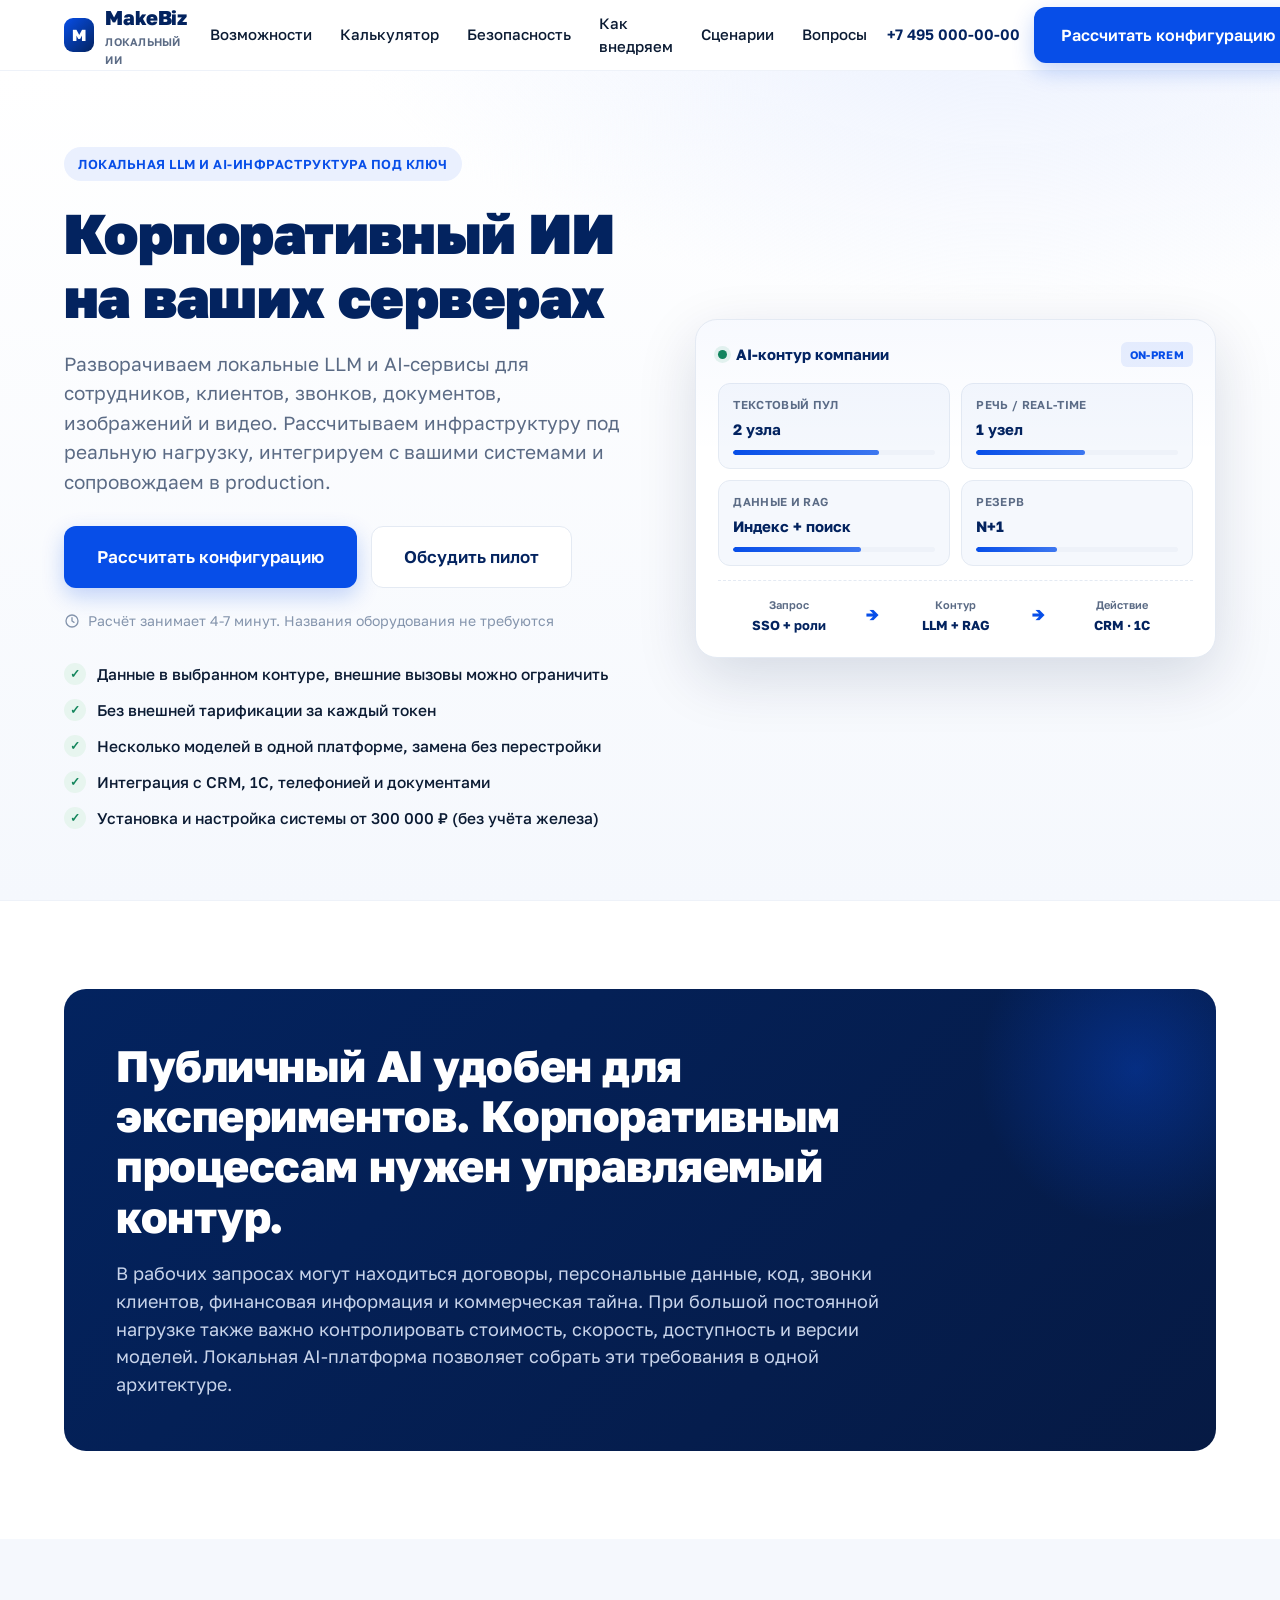
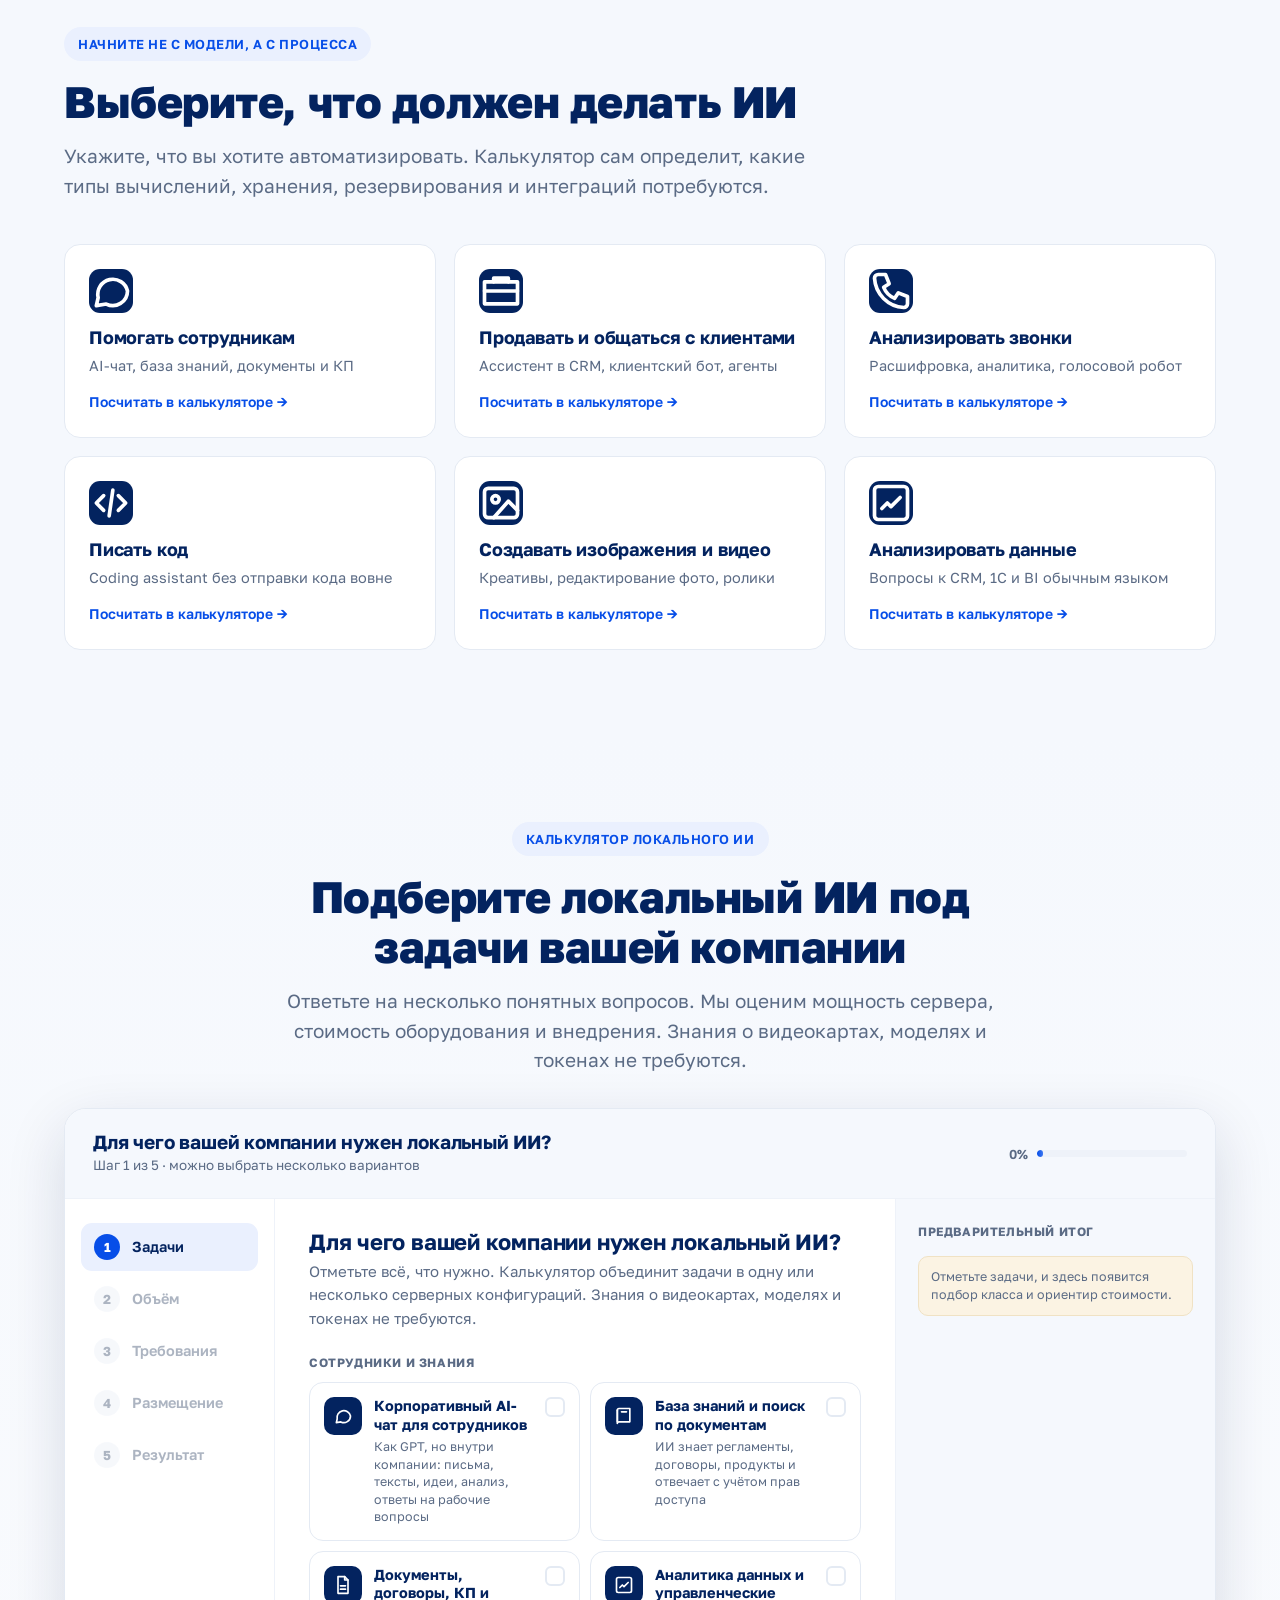
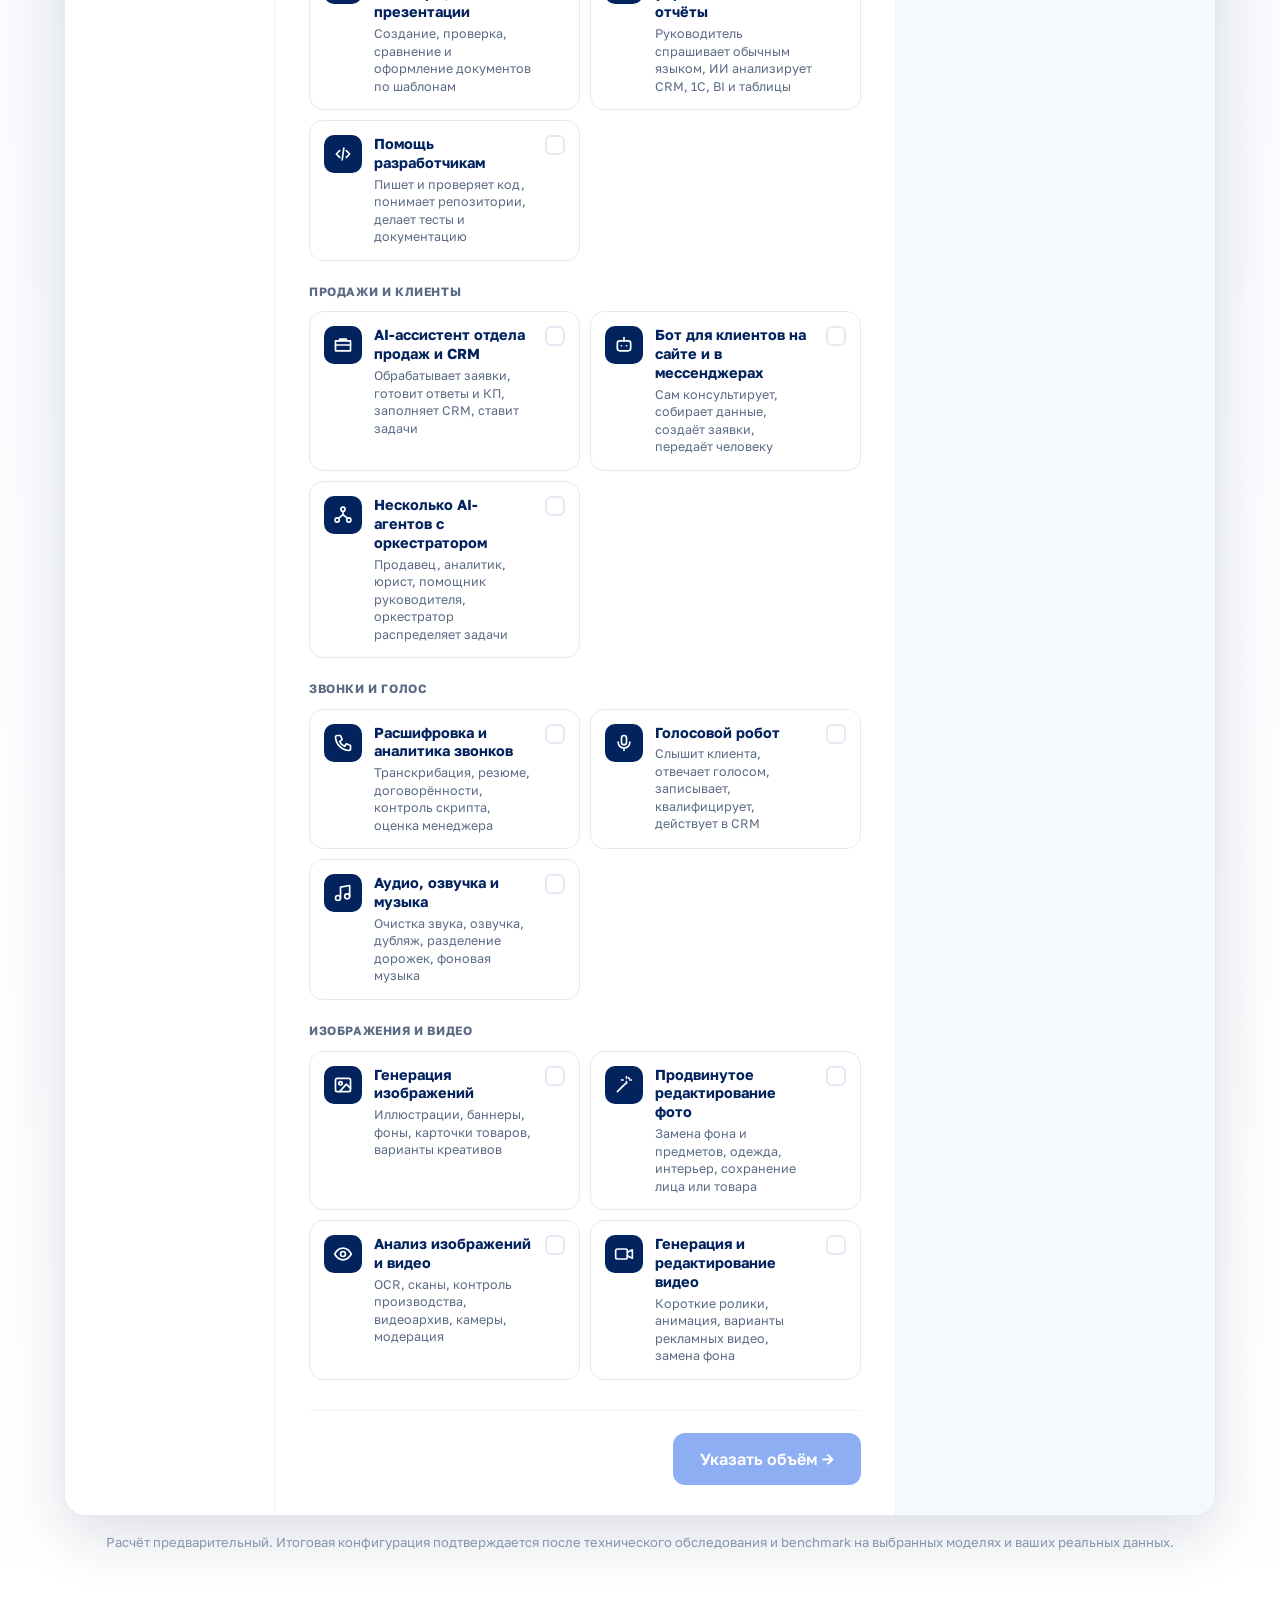
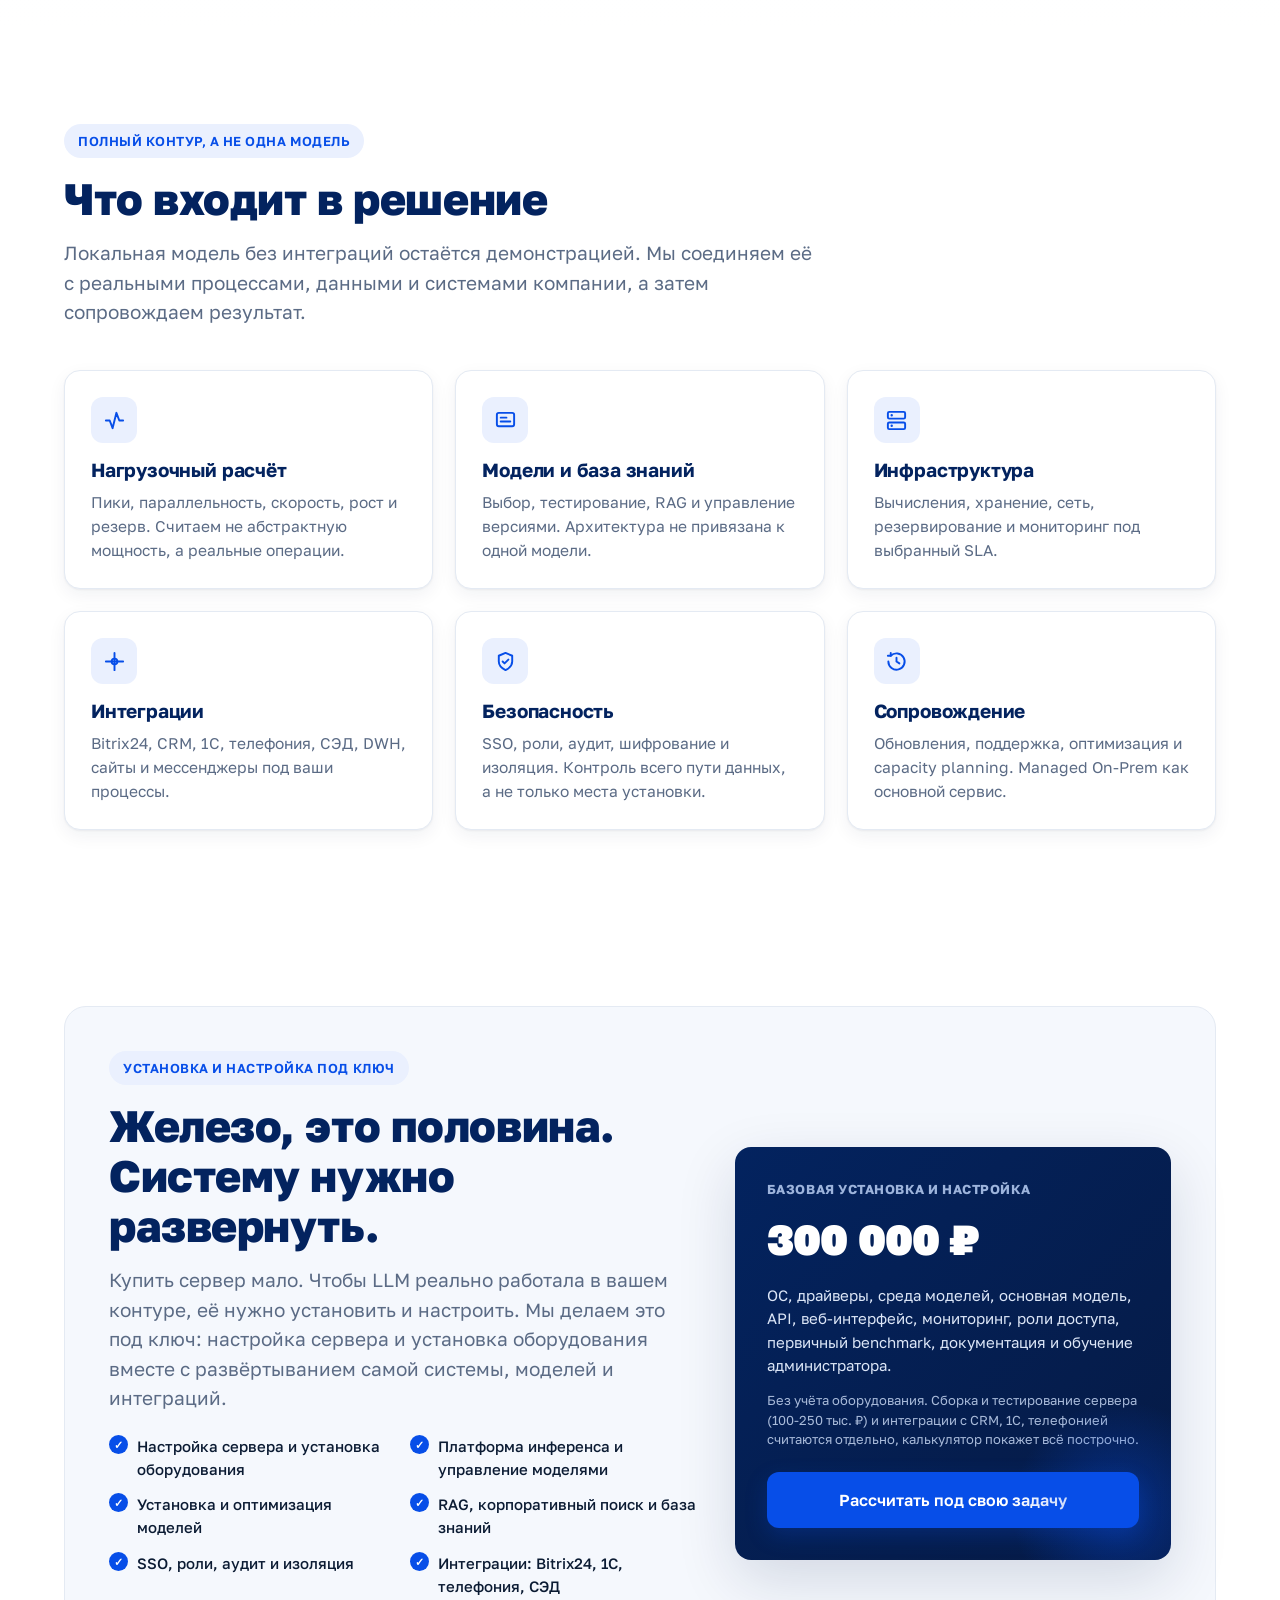
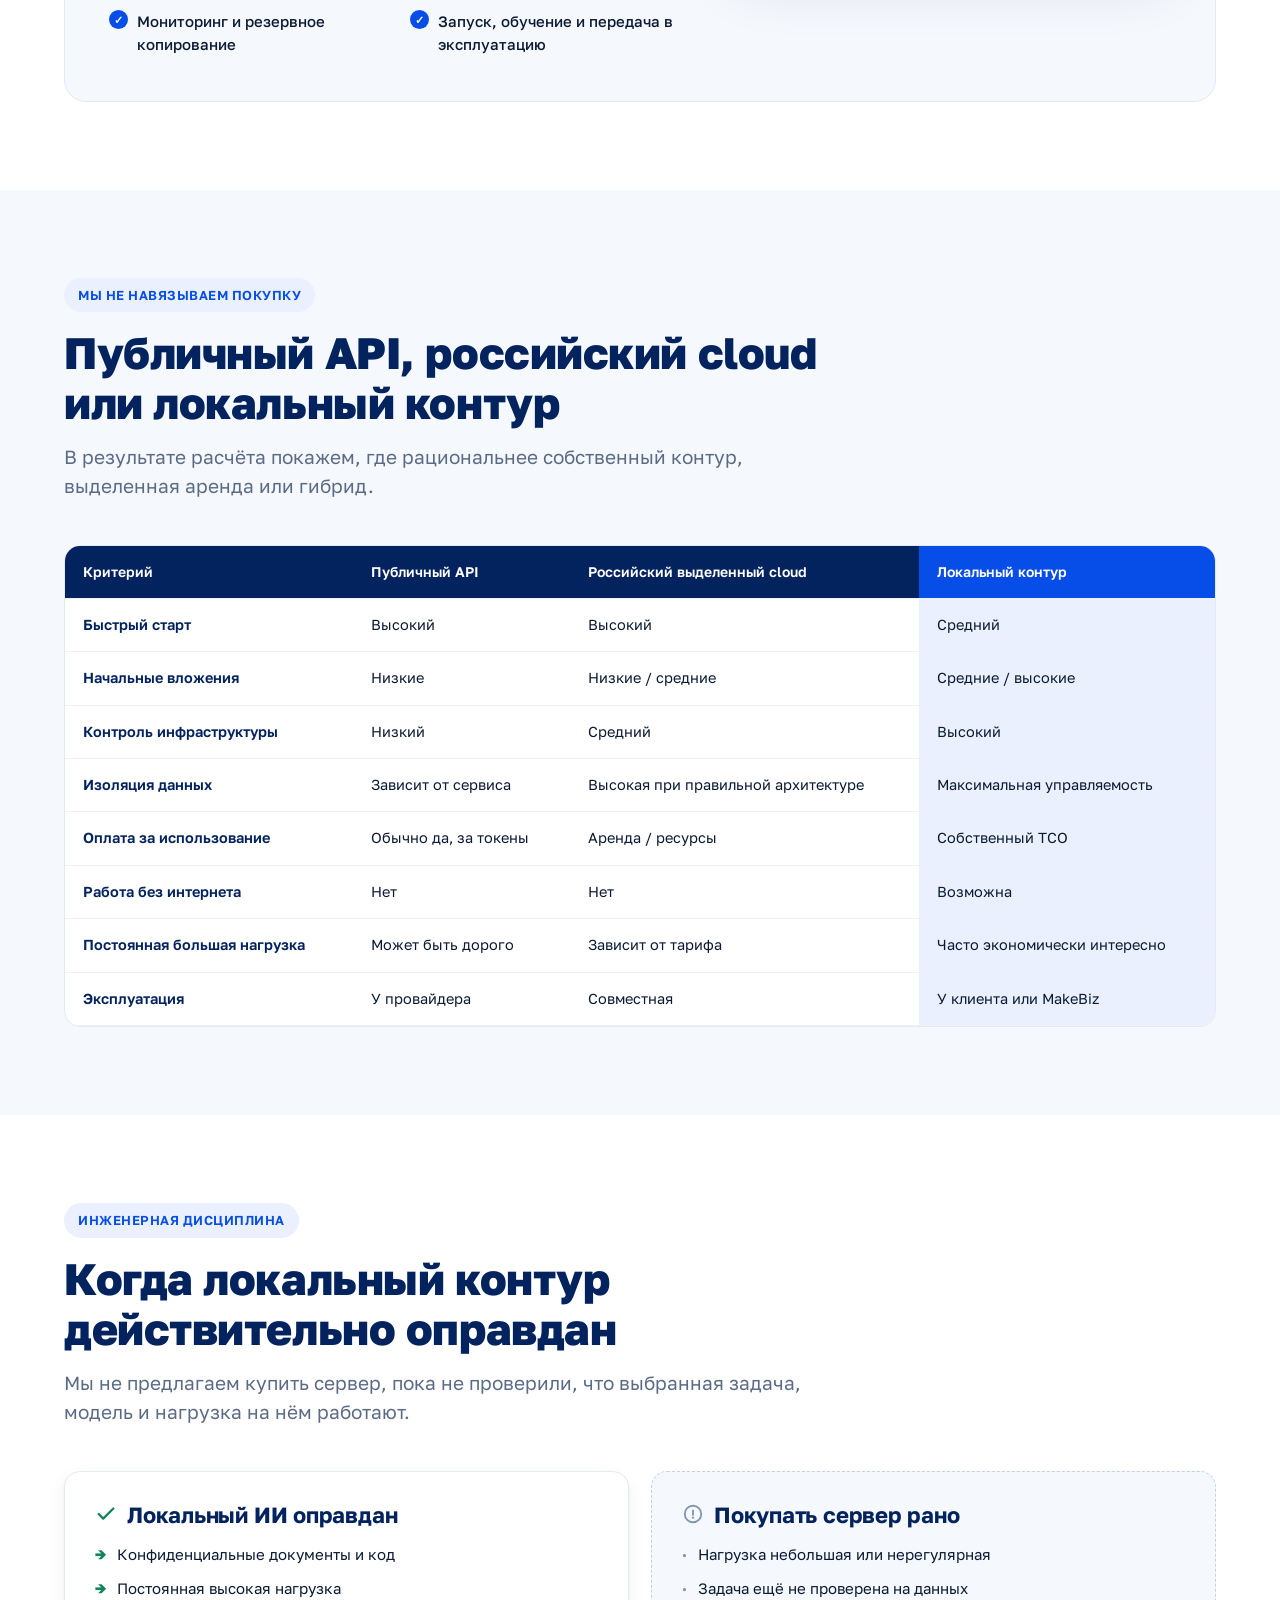
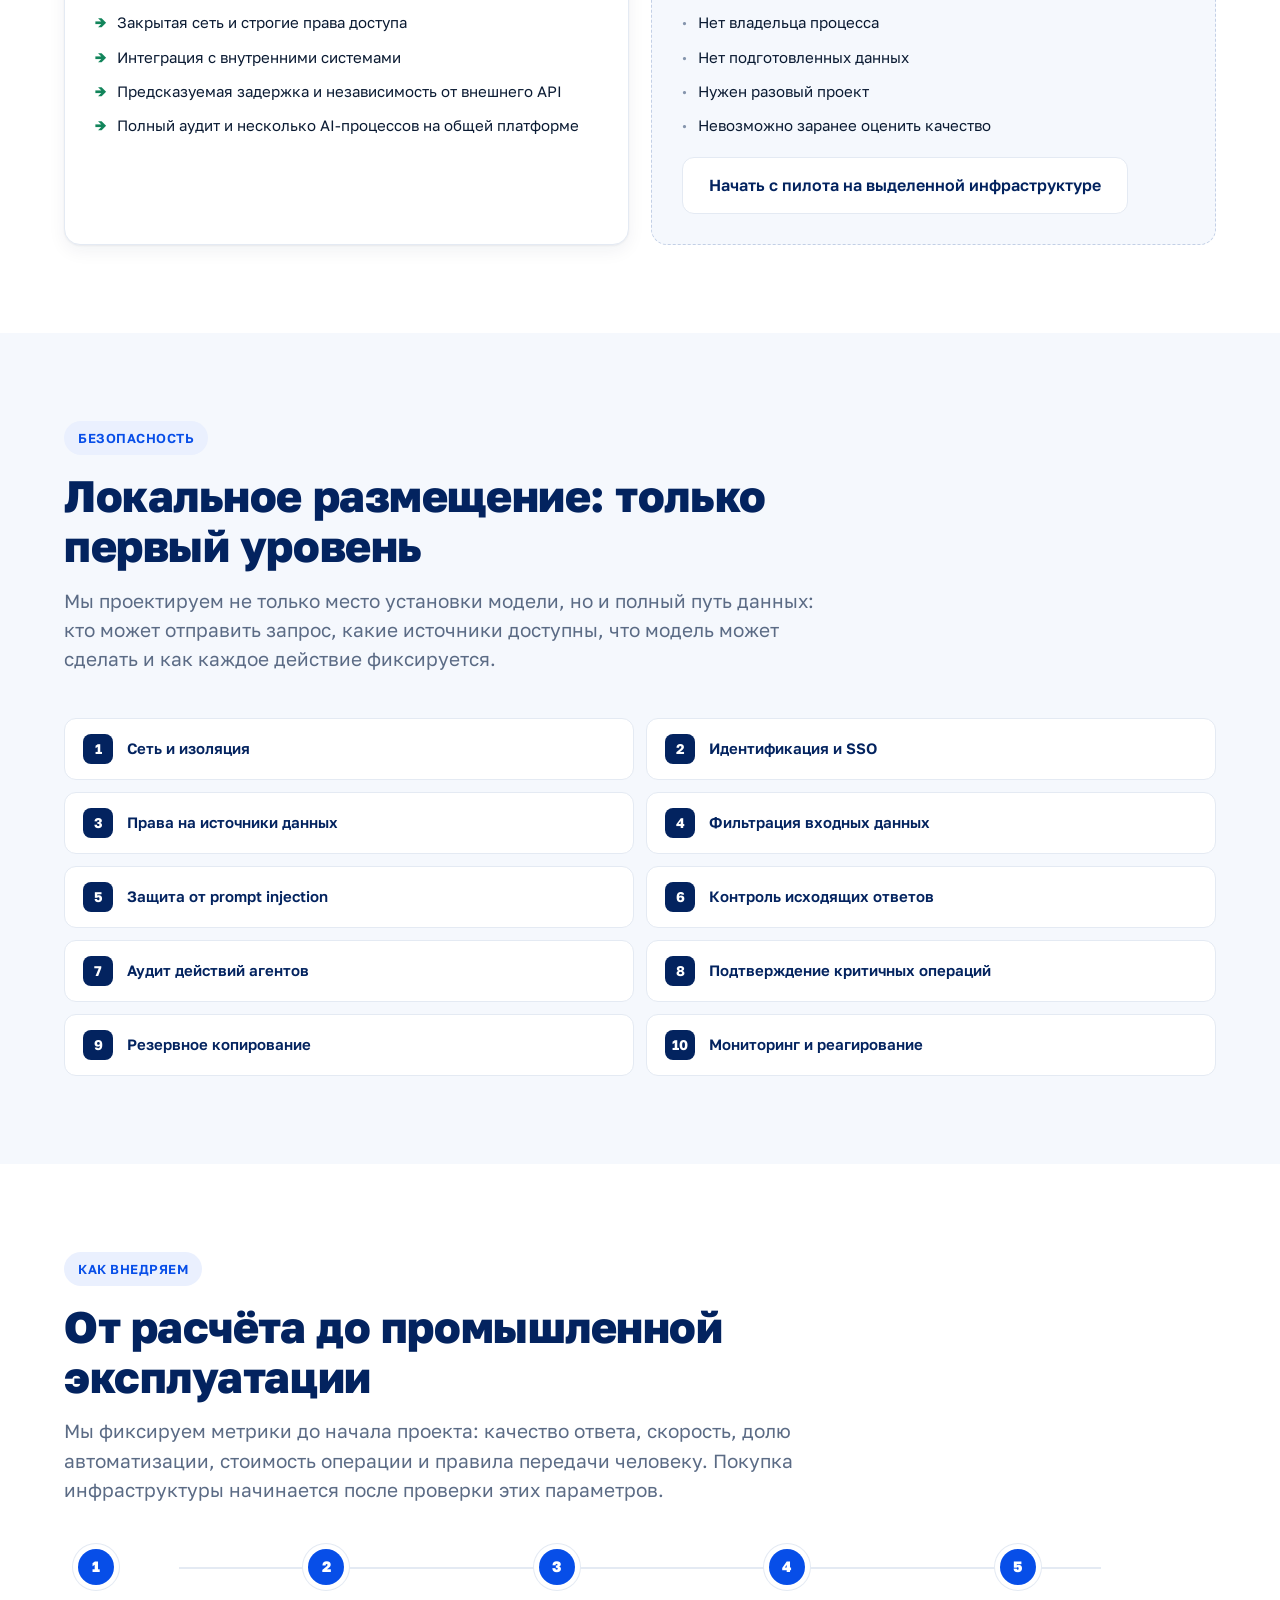
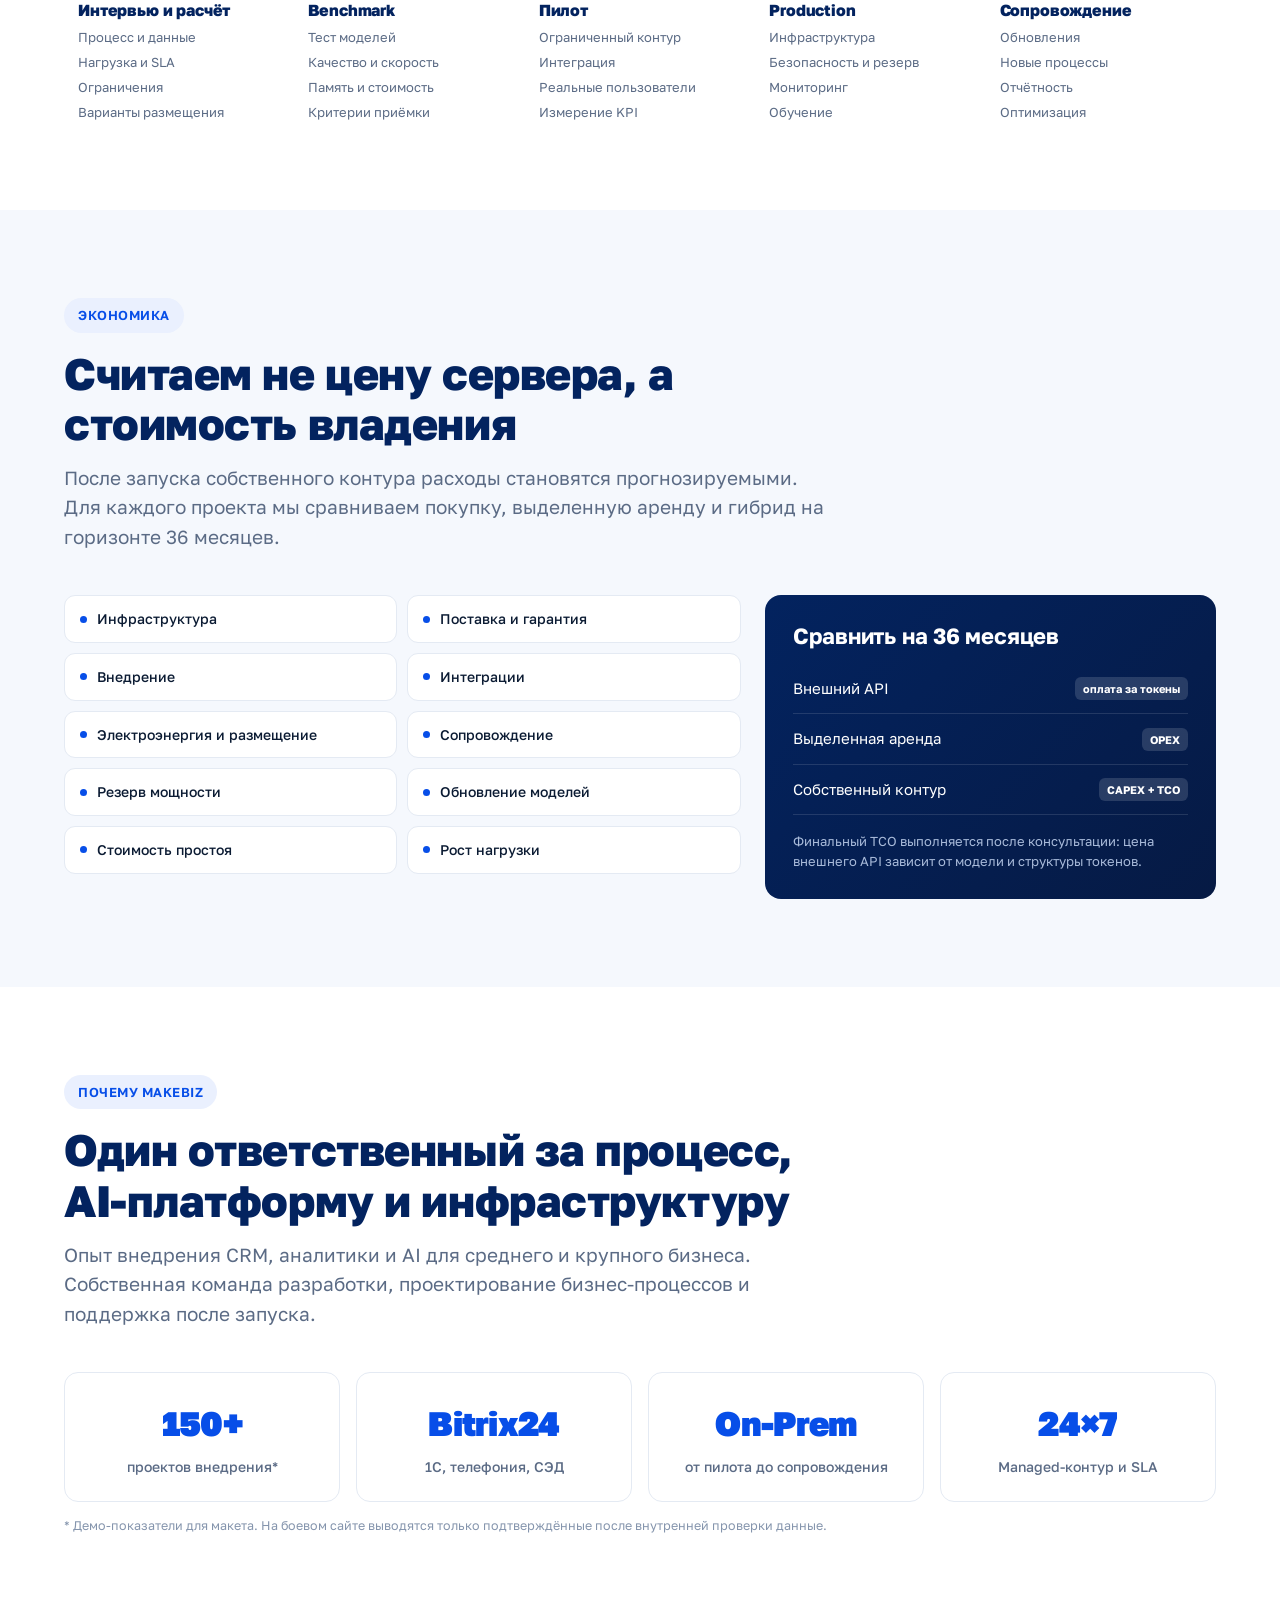
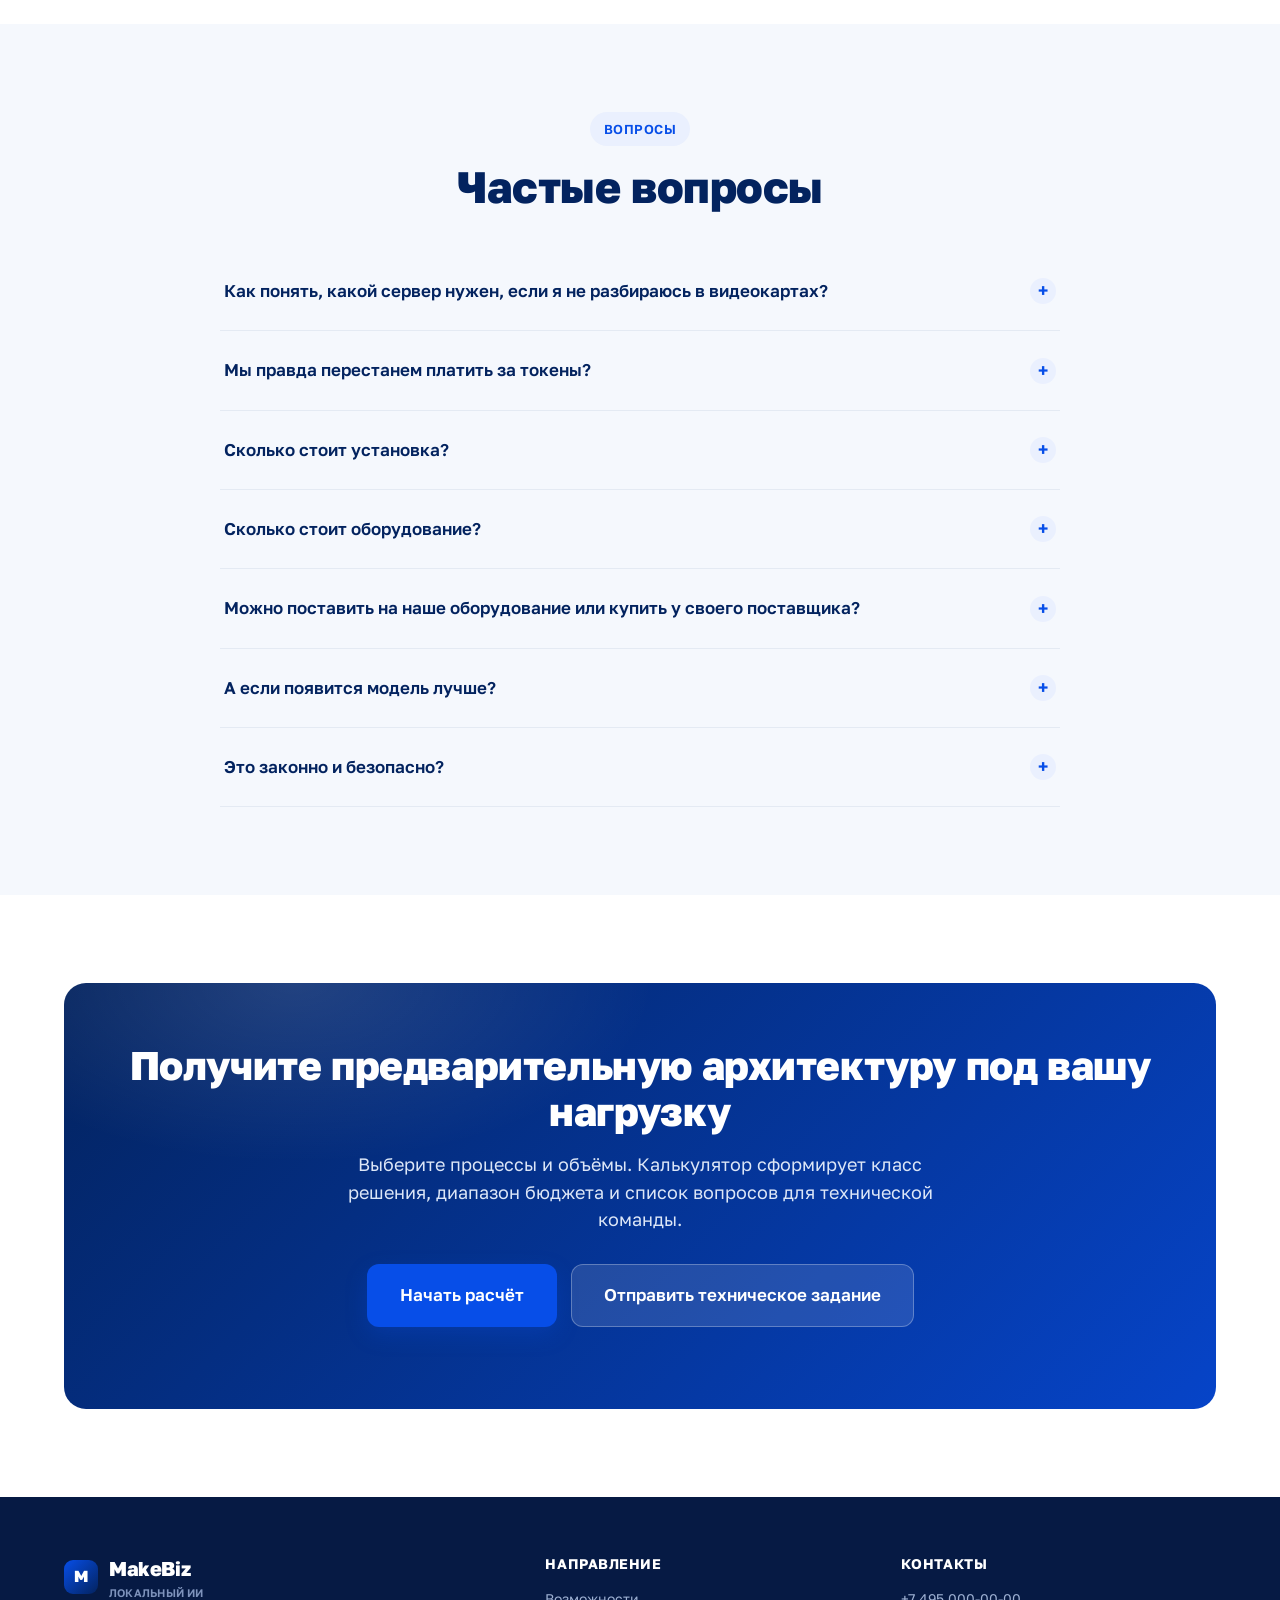
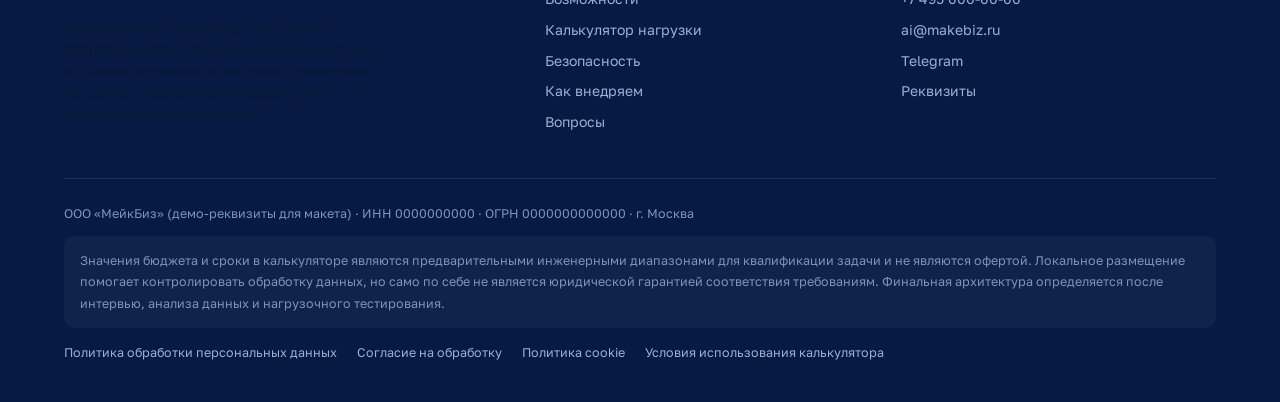
==== commit 5713110c: "Калькулятор локального ИИ v2 по ТЗ: 15 задач, классы A-H, установка 300 000 ₽" ====
--- a/public/index.html
+++ b/public/index.html
@@ -3,7 +3,7 @@
 <head>
 <meta charset="UTF-8">
 <meta name="viewport" content="width=device-width, initial-scale=1.0">
-<title>Корпоративный ИИ на ваших серверах — MakeBiz</title>
+<title>Корпоративный ИИ на ваших серверах · MakeBiz</title>
 <meta name="description" content="Разворачиваем локальные LLM и AI-сервисы в контролируемом контуре компании. Рассчитываем инфраструктуру под реальную нагрузку, интегрируем и сопровождаем.">
 <link rel="preconnect" href="https://fonts.googleapis.com">
 <link rel="preconnect" href="https://fonts.gstatic.com" crossorigin>
@@ -289,7 +289,7 @@
 .variant .vp{font-size:22px;font-weight:800;color:var(--navy);margin:8px 0}
 .variant ul{list-style:none;display:grid;gap:6px;margin-top:8px}
 .variant li{font-size:13.5px;color:var(--muted);display:flex;gap:8px}
-.variant li::before{content:"—";color:var(--accent)}
+.variant li::before{content:"-";color:var(--accent)}
 .placement-opts{display:grid;grid-template-columns:repeat(3,1fr);gap:10px;margin-top:6px}
 .p-opt{border:1px solid var(--line);border-radius:11px;padding:13px;text-align:center;font-size:13px;font-weight:600;color:var(--muted);background:#fff}
 .p-opt.rec{border-color:var(--accent);background:var(--accent-soft);color:var(--navy)}
@@ -451,10 +451,123 @@
 .mobile-menu a{padding:12px 0;font-weight:600;color:var(--navy);border-bottom:1px solid var(--line-2)}
 .mobile-menu .btn{margin-top:12px}
 
+/* ===== калькулятор v2 ===== */
+.tgroup{margin-bottom:22px}
+.tgroup-t{font-size:12px;font-weight:700;letter-spacing:.05em;text-transform:uppercase;color:var(--muted);margin-bottom:10px}
+.tasks{display:grid;grid-template-columns:1fr 1fr;gap:10px}
+.task{display:flex;align-items:flex-start;gap:12px;text-align:left;font-family:inherit;background:#fff;border:1.5px solid var(--line);border-radius:14px;padding:14px;cursor:pointer;transition:.15s;color:var(--ink)}
+.task:hover{border-color:#B9CBEC;background:var(--bg-soft)}
+.task.sel{border-color:var(--accent);background:var(--accent-soft)}
+.task-ic{width:38px;height:38px;border-radius:10px;background:var(--navy);color:#fff;display:flex;align-items:center;justify-content:center;flex-shrink:0}
+.task.sel .task-ic{background:var(--accent)}
+.task-ic svg{width:20px;height:20px}
+.task-tx{flex:1;min-width:0}
+.task-tx b{display:block;font-size:14.5px;color:var(--navy);line-height:1.3;margin-bottom:3px}
+.task-tx span{display:block;font-size:12.5px;color:var(--muted);line-height:1.4}
+.task .cb{width:20px;height:20px;border-radius:6px;border:2px solid var(--line);flex-shrink:0;display:flex;align-items:center;justify-content:center;background:#fff}
+.task .cb svg{width:12px;height:12px;color:#fff;opacity:0}
+.task.sel .cb{background:var(--accent);border-color:var(--accent)}
+.task.sel .cb svg{opacity:1}
+.qsec{border:1px solid var(--line);border-radius:14px;padding:18px 18px 4px;margin-bottom:14px;background:#fff}
+.qsec-h{display:flex;align-items:center;gap:10px;font-weight:700;color:var(--navy);font-size:15.5px;margin-bottom:14px}
+.qsec-ic{width:30px;height:30px;border-radius:8px;background:var(--accent-soft);color:var(--accent);display:flex;align-items:center;justify-content:center;flex-shrink:0}
+.qsec-ic svg{width:17px;height:17px}
+.q{margin-bottom:18px}
+.q>label{display:block;font-size:14.5px;font-weight:600;color:var(--navy);margin-bottom:4px}
+.q .hint{font-size:12.5px;color:var(--muted-2);margin-bottom:8px}
+.opts{display:flex;flex-wrap:wrap;gap:7px;margin-top:6px}
+.opt{font-family:inherit;font-size:13.5px;font-weight:500;color:var(--ink);background:#fff;border:1.5px solid var(--line);border-radius:10px;padding:8px 13px;cursor:pointer;transition:.12s;text-align:left;line-height:1.3}
+.opt:hover{border-color:#B9CBEC;background:var(--bg-soft)}
+.opt.sel{border-color:var(--accent);background:var(--accent-soft);color:var(--navy);font-weight:600}
+.opt.unk{border-style:dashed;color:var(--muted)}
+.opt.unk.sel{border-style:solid;color:var(--navy)}
+.opt.multi.sel::before{content:"✓ ";color:var(--accent)}
+.opt.sm{padding:5px 10px;font-size:12.5px}
+.exact{display:flex;align-items:center;gap:10px;margin-top:8px;font-size:13px;color:var(--muted)}
+.exact input{max-width:140px;padding:8px 11px;font-size:14px}
+.num-in{max-width:220px}
+.tri-list{display:grid;gap:8px;margin-top:8px}
+.tri{display:flex;align-items:center;justify-content:space-between;gap:10px;flex-wrap:wrap;border:1px solid var(--line-2);border-radius:10px;padding:8px 10px;background:var(--bg-soft)}
+.tri>span{font-size:14px;font-weight:500;color:var(--ink)}
+.tri-o{display:flex;gap:6px}
+.sum-block.hl-block{border-color:var(--accent);background:var(--accent-soft)}
+.sum-block .v.big{font-size:18px}
+/* результат */
+.res-hero{background:linear-gradient(135deg,var(--navy),var(--navy-ink));color:#fff;border-radius:16px;padding:24px 24px 20px;margin-bottom:14px}
+.res-badge{display:inline-block;font-size:11.5px;font-weight:700;letter-spacing:.05em;text-transform:uppercase;background:rgba(255,255,255,.14);padding:5px 10px;border-radius:7px;margin-bottom:10px}
+.res-hero h3{color:#fff;font-size:24px;margin-bottom:8px}
+.res-hero p{color:#C7D3EA;font-size:14.5px}
+.res-tags{display:flex;flex-wrap:wrap;gap:6px;margin-top:14px}
+.res-tags span{font-size:12px;font-weight:600;background:rgba(255,255,255,.1);border:1px solid rgba(255,255,255,.16);padding:4px 9px;border-radius:7px;color:#DCE6F7}
+.manual,.softw{display:flex;gap:11px;border-radius:12px;padding:13px 15px;font-size:13.5px;margin-bottom:14px;line-height:1.5}
+.manual{background:var(--warn-soft);border:1px solid #F0E2C4;color:#6B5316}
+.softw{background:var(--accent-soft);border:1px solid #CFDDFB;color:var(--navy-ink);margin-top:14px}
+.manual svg,.softw svg{width:18px;height:18px;flex-shrink:0;margin-top:1px}
+.res-grid{display:grid;grid-template-columns:1fr 1fr;gap:14px}
+.rbox{border:1px solid var(--line);border-radius:14px;padding:18px;background:#fff}
+.rl{font-size:12px;font-weight:700;letter-spacing:.04em;text-transform:uppercase;color:var(--muted);margin-bottom:12px}
+.node-i{display:flex;gap:11px;align-items:flex-start;padding:9px 0;border-bottom:1px dashed var(--line-2)}
+.node-i:last-child{border-bottom:none}
+.node-i b{display:block;font-size:14px;color:var(--navy);line-height:1.35}
+.node-i span{font-size:12.5px;color:var(--muted)}
+.node-q{min-width:34px;height:26px;border-radius:7px;background:var(--accent-soft);color:var(--accent);font-weight:800;font-size:13px;display:flex;align-items:center;justify-content:center;flex-shrink:0}
+.node-q svg{width:16px;height:16px}
+.notes{list-style:none;margin:8px 0 4px;display:grid;gap:5px}
+.notes li{font-size:12.5px;color:var(--muted);padding-left:14px;position:relative}
+.notes li::before{content:"·";position:absolute;left:3px;color:var(--accent);font-weight:800}
+.cap{display:grid;grid-template-columns:1fr 1fr;gap:10px}
+.cap b{display:block;color:var(--navy);font-size:16px}
+.cap span{font-size:12.5px;color:var(--muted)}
+.can{list-style:none;display:grid;gap:6px}
+.can li{font-size:13.5px;padding-left:22px;position:relative;color:var(--ink)}
+.can li::before{content:"✓";position:absolute;left:0;color:var(--ok);font-weight:800}
+.cost{border:1px solid var(--line);border-radius:14px;padding:18px;background:#fff;margin-top:14px}
+.cost table{width:100%;border-collapse:collapse}
+.cost td{padding:10px 0;border-bottom:1px solid var(--line-2);font-size:14px;vertical-align:top}
+.cost td:last-child{text-align:right;font-weight:700;color:var(--navy);white-space:nowrap;padding-left:14px}
+.cost td small{display:block;font-size:11.5px;color:var(--muted-2);margin-top:3px;font-weight:400;line-height:1.4}
+.cost tr.total td{font-size:17px;font-weight:800;color:var(--navy);border-bottom:none;border-top:2px solid var(--navy);padding-top:14px}
+.cost tr.total td:last-child{color:var(--accent);font-size:19px}
+.cost tr.month td{color:var(--muted);font-size:13.5px;border-bottom:none}
+.cost tr.month td:last-child{color:var(--muted)}
+.excl{margin-top:14px;padding-top:14px;border-top:1px dashed var(--line)}
+.excl ul{list-style:none;display:grid;gap:5px}
+.excl li{font-size:13px;color:var(--muted);padding-left:16px;position:relative}
+.excl li::before{content:"-";position:absolute;left:2px}
+.variant .vs{font-size:13px;color:var(--muted);margin-top:4px}
+.unk-box{border:1px dashed #C3D0E6;border-radius:14px;padding:16px;margin-top:14px;background:var(--bg-soft)}
+.unk-l{display:flex;flex-wrap:wrap;gap:6px}
+.unk-l span{font-size:12.5px;background:#fff;border:1px solid var(--line);border-radius:7px;padding:4px 9px;color:var(--ink)}
+.why{margin-top:14px;font-size:13.5px}
+.why summary{cursor:pointer;font-weight:600;color:var(--accent)}
+.why ul{margin:10px 0 0 18px;color:var(--muted);display:grid;gap:4px}
+.expert{margin-top:14px;border:1px solid var(--line);border-radius:12px;padding:14px;background:#0B1B33}
+.expert .rl{color:#9DB4DC}
+.expert pre{color:#C7D3EA;font-size:12px;overflow-x:auto}
+.disclaimer{font-size:12.5px;color:var(--muted-2);margin-top:16px;line-height:1.55}
+.res-actions{display:flex;flex-wrap:wrap;gap:10px;margin-top:16px}
+.res-actions .btn{padding:11px 18px;font-size:14.5px}
+.lf-row{display:flex;align-items:center;gap:14px;flex-wrap:wrap}
+#lfErr{color:#FFC9C0;font-size:13.5px}
+.print-only{display:none}
+@media(max-width:640px){
+  .tasks,.res-grid,.cap{grid-template-columns:1fr}
+  .res-hero h3{font-size:20px}
+  .cost td{font-size:13px}
+}
+
 @media print{
-  header,.mobile-menu,.calc-top,.steps-nav,.summary,.step-actions,.lead-form,footer,.hero,.section:not(#calc-print){display:none!important}
-  .rcard.hl{background:var(--navy)!important;-webkit-print-color-adjust:exact;print-color-adjust:exact}
-}
+  header,.mobile-menu,footer,body>section:not(#calc){display:none!important}
+  #calc .section-head,#calc .calc-top,#calc .steps-nav,#calc .summary,.no-print,#calc>.wrap>p{display:none!important}
+  .calc-section{padding:0;background:#fff}
+  .calc-shell{box-shadow:none;border:none}
+  .calc-body{display:block}
+  .step-panel{padding:0}
+  .print-only{display:block!important;margin-bottom:14px;font-size:13px}
+  .res-hero,.expert{-webkit-print-color-adjust:exact;print-color-adjust:exact}
+  .rbox,.cost,.variant{break-inside:avoid}
+}
+
 .fade{animation:fade .3s ease}
 @keyframes fade{from{opacity:0;transform:translateY(6px)}to{opacity:1;transform:none}}
 </style>
@@ -513,7 +626,7 @@
         <li><span class="ic">✓</span> Без внешней тарификации за каждый токен</li>
         <li><span class="ic">✓</span> Несколько моделей в одной платформе, замена без перестройки</li>
         <li><span class="ic">✓</span> Интеграция с CRM, 1С, телефонией и документами</li>
-        <li><span class="ic">✓</span> Установка системы под ключ от 500 000 ₽ (без учёта железа)</li>
+        <li><span class="ic">✓</span> Установка и настройка системы от 300 000 ₽ (без учёта железа)</li>
       </ul>
     </div>
     <div class="hero-visual">
@@ -568,16 +681,16 @@
 <section class="calc-section" id="calc">
   <div class="wrap">
     <div class="section-head" style="text-align:center;margin:0 auto 34px">
-      <span class="eyebrow">Конфигуратор нагрузки</span>
-      <h2>Рассчитайте локальный AI-контур</h2>
-      <p style="margin:0 auto">Выберите процессы, число пользователей и объём операций. Мы покажем предварительный класс решения, срок и диапазон бюджета. Это конфигуратор и опросник, а не точная цена.</p>
+      <span class="eyebrow">Калькулятор локального ИИ</span>
+      <h2>Подберите локальный ИИ под задачи вашей компании</h2>
+      <p style="margin:0 auto">Ответьте на несколько понятных вопросов. Мы оценим мощность сервера, стоимость оборудования и внедрения. Знания о видеокартах, моделях и токенах не требуются.</p>
     </div>
     <div class="calc-shell">
       <div class="calc-top">
         <div class="ct-l">
           <div>
-            <h3 id="calcStepTitle">Что должен делать локальный ИИ?</h3>
-            <div class="sub" id="calcStepSub">Шаг 1 из 5 — выберите один или несколько процессов</div>
+            <h3 id="calcStepTitle">Для чего вашей компании нужен локальный ИИ?</h3>
+            <div class="sub" id="calcStepSub">Шаг 1 из 5 · можно выбрать несколько вариантов</div>
           </div>
         </div>
         <div class="calc-progress">
@@ -591,7 +704,7 @@
         <aside class="summary" id="summaryRail"><!-- JS --></aside>
       </div>
     </div>
-    <p style="text-align:center;font-size:13px;color:var(--muted-2);margin-top:16px">Предварительная оценка. Точная конфигурация и стоимость определяются после проверки сценария, данных, модели, пиков и требований к доступности.</p>
+    <p style="text-align:center;font-size:13px;color:var(--muted-2);margin-top:16px">Расчёт предварительный. Итоговая конфигурация подтверждается после технического обследования и benchmark на выбранных моделях и ваших реальных данных.</p>
   </div>
 </section>
 
@@ -634,10 +747,10 @@
         </ul>
       </div>
       <div class="setup-price">
-        <div class="sp-label">Установка системы под ключ</div>
-        <div class="sp-num">от 500 000 ₽</div>
-        <div class="sp-sub">Настройка сервера + установка железа + развёртывание системы. Всё вместе, под ключ.</div>
-        <div class="sp-note">Без учёта стоимости оборудования — это отдельная услуга в дополнение к нему. Итоговая цена зависит от числа процессов, моделей и интеграций и рассчитывается в калькуляторе.</div>
+        <div class="sp-label">Базовая установка и настройка</div>
+        <div class="sp-num">300 000 ₽</div>
+        <div class="sp-sub">ОС, драйверы, среда моделей, основная модель, API, веб-интерфейс, мониторинг, роли доступа, первичный benchmark, документация и обучение администратора.</div>
+        <div class="sp-note">Без учёта оборудования. Сборка и тестирование сервера (100-250 тыс. ₽) и интеграции с CRM, 1С, телефонией считаются отдельно, калькулятор покажет всё построчно.</div>
         <a href="#calc" class="btn btn-primary btn-block">Рассчитать под свою задачу</a>
       </div>
     </div>
@@ -711,7 +824,7 @@
   <div class="wrap">
     <div class="section-head">
       <span class="eyebrow">Безопасность</span>
-      <h2>Локальное размещение — только первый уровень</h2>
+      <h2>Локальное размещение: только первый уровень</h2>
       <p>Мы проектируем не только место установки модели, но и полный путь данных: кто может отправить запрос, какие источники доступны, что модель может сделать и как каждое действие фиксируется.</p>
     </div>
     <div class="layers">
@@ -862,696 +975,670 @@
 </footer>
 
 <script>
+'use strict';
 /* =====================================================================
-   MakeBiz — Локальный AI-контур: движок калькулятора
-   Логика по мастер-брифу (разделы 15-19). Все коэффициенты и цены
-   вынесены в объекты ниже (аналог админ-панели). Цены — предварительные
-   инженерные диапазоны, не оферта.
+   MakeBiz · Калькулятор локального ИИ v2 (по ТЗ от 23.09.2026)
+   Все цены, пороги и коэффициенты в CFG: это аналог админ-панели.
+   Клиент видит только бизнес-задачи и понятные классы решений,
+   названия ускорителей и VRAM показываются только в режиме ?expert=1
    ===================================================================== */
-'use strict';
-
-/* ---------- Иконки ---------- */
-const IC = {
-  emp:'<svg viewBox="0 0 24 24" fill="none"><circle cx="12" cy="8" r="4" stroke="currentColor" stroke-width="2"/><path d="M4 20c0-4 4-6 8-6s8 2 8 6" stroke="currentColor" stroke-width="2" stroke-linecap="round"/></svg>',
-  cli:'<svg viewBox="0 0 24 24" fill="none"><path d="M21 12a8 8 0 0 1-11.6 7.1L4 20l1-4.4A8 8 0 1 1 21 12z" stroke="currentColor" stroke-width="2" stroke-linejoin="round"/></svg>',
-  sp:'<svg viewBox="0 0 24 24" fill="none"><rect x="9" y="3" width="6" height="11" rx="3" stroke="currentColor" stroke-width="2"/><path d="M5 11a7 7 0 0 0 14 0M12 18v3" stroke="currentColor" stroke-width="2" stroke-linecap="round"/></svg>',
-  doc:'<svg viewBox="0 0 24 24" fill="none"><path d="M6 2h8l4 4v16H6z" stroke="currentColor" stroke-width="2" stroke-linejoin="round"/><path d="M14 2v4h4M9 13h6M9 17h6" stroke="currentColor" stroke-width="2" stroke-linecap="round"/></svg>',
-  cr:'<svg viewBox="0 0 24 24" fill="none"><path d="M12 3l2.2 5.8L20 11l-5.8 2.2L12 19l-2.2-5.8L4 11l5.8-2.2z" stroke="currentColor" stroke-width="2" stroke-linejoin="round"/></svg>',
-  dt:'<svg viewBox="0 0 24 24" fill="none"><rect x="3" y="3" width="18" height="18" rx="2" stroke="currentColor" stroke-width="2"/><path d="M7 15l3-3 2 2 5-5" stroke="currentColor" stroke-width="2" stroke-linecap="round" stroke-linejoin="round"/></svg>',
-  check:'<svg viewBox="0 0 24 24" fill="none"><path d="M20 6L9 17l-5-5" stroke="currentColor" stroke-width="3" stroke-linecap="round" stroke-linejoin="round"/></svg>'
+const CFG={
+  version:'2026.09-v2', priceDate:'сентябрь 2026',
+  // Вебхук Bitrix24 (права crm). Пример: https://portal.bitrix24.ru/rest/1/xxxxxxxx/
+  // Пока пусто, форма работает в демо-режиме (данные пишутся в консоль)
+  bitrixWebhook:'',
+  classes:{
+    A:{name:'Локальный ИИ для небольшой команды',kind:'Рабочая станция с 1 ускорителем',vram:'1×32 ГБ',eq:[1.2,1.7],asm:100000},
+    B:{name:'Бизнес-сервер начального уровня',kind:'Сервер с 1 ускорителем',vram:'1×32 ГБ ECC',eq:[2.2,3.2],asm:150000},
+    C:{name:'Универсальный бизнес-сервер',kind:'Сервер с 1 ускорителем повышенной памяти',vram:'1×48 ГБ ECC',eq:[3.2,4.8],asm:150000},
+    D:{name:'Корпоративный AI-сервер',kind:'Сервер с 1 мощным ускорителем',vram:'1×96 ГБ ECC',eq:[5,7.5],asm:150000},
+    E:{name:'Корпоративный multi-GPU сервер',kind:'Сервер с 2 мощными ускорителями',vram:'2×96 ГБ',eq:[9.5,15],asm:150000},
+    F:{name:'Высоконагруженный AI-контур',kind:'Сервер с 4 мощными ускорителями',vram:'4×96 ГБ',eq:[13,20],asm:250000},
+    G:{name:'Enterprise AI Factory',kind:'Сервер с 4 ускорителями высшего класса',vram:'4×141 ГБ HBM',eq:[25,31],asm:250000},
+    H:{name:'AI-кластер',kind:'Несколько серверов, 8+ ускорителей',vram:'8+ GPU, кластер',eq:[30,60],asm:null,manual:true}
+  },
+  speech:{
+    S1:{name:'Речевой узел',kind:'Сервер для речи',vram:'1×32 ГБ',eq:[2.2,3.2],asm:150000},
+    S2:{name:'Речевой узел ×2',kind:'Сервер для речи, 2 ускорителя',vram:'2×32 ГБ',eq:[3.4,4.8],asm:150000},
+    S4:{name:'Речевой узел ×4',kind:'Сервер для речи, 4 ускорителя',vram:'4×32 ГБ',eq:[5.5,8],asm:250000},
+    M:{name:'Речевой кластер',kind:'Отдельный речевой кластер',vram:'кластер',eq:[8,15],asm:null,manual:true}
+  },
+  baseInstall:300000,
+  svc:{rag:200000,sync:150000,crm:200000,onec:250000,sys:100000,bot:150000,botCh:75000,speech:250000,voice:350000,voiceBrand:100000,docs:200000,images:150000,imagesAdv:100000,vision:200000,video:250000,audio:150000,coding:150000,agents:300000,data:200000,dataSrc:50000,ha:250000,airgap:200000,sso:150000,audit:100000,train:100000},
+  infra:{rack:[200000,600000],ups:[300000,800000],net:[300000,1500000],ha:[1500000,4000000]},
+  storage:[[8,0,0],[30,300000,800000],[100,1200000,2500000],[300,3500000,7000000]],
+  support:{monitor:50000,work:120000,ext:250000},
+  rentPct:[0.035,0.05],
+  fromK:1.5 // для услуг «от N ₽» верхняя граница = N × fromK
 };
 
-/* ---------- Каталог категорий и сценариев ---------- */
-const CATEGORIES = [
-  {id:'emp', icon:IC.emp, title:'Помогать сотрудникам', desc:'Ассистенты, поиск по знаниям, CRM, Service Desk, код'},
-  {id:'cli', icon:IC.cli, title:'Общаться с клиентами', desc:'Чат-бот, первая линия, классификация обращений'},
-  {id:'sp',  icon:IC.sp,  title:'Анализировать звонки', desc:'Транскрибация, аналитика, подсказки, голосовой робот'},
-  {id:'doc', icon:IC.doc, title:'Работать с документами', desc:'OCR, договоры, корпоративный поиск и RAG'},
-  {id:'cr',  icon:IC.cr,  title:'Создавать контент', desc:'Тексты, изображения, видео с бренд-контролем'},
-  {id:'dt',  icon:IC.dt,  title:'Данные и видео', desc:'BI по данным, события ИБ, промышленное зрение'}
+/* ---------- иконки ---------- */
+const P='<svg viewBox="0 0 24 24" fill="none" stroke="currentColor" stroke-width="2" stroke-linecap="round" stroke-linejoin="round">';
+const IC={
+  check:'<svg viewBox="0 0 24 24" fill="none"><path d="M20 6L9 17l-5-5" stroke="currentColor" stroke-width="3" stroke-linecap="round" stroke-linejoin="round"/></svg>',
+  chat:P+'<path d="M21 12a8 8 0 0 1-11.6 7.1L4 20l1-4.4A8 8 0 1 1 21 12z"/></svg>',
+  book:P+'<path d="M4 5a2 2 0 0 1 2-2h13v16H6a2 2 0 0 0-2 2z"/><path d="M4 19V5"/><path d="M9 7h6"/></svg>',
+  doc:P+'<path d="M6 2h8l4 4v16H6z"/><path d="M14 2v4h4M9 13h6M9 17h6"/></svg>',
+  chart:P+'<rect x="3" y="3" width="18" height="18" rx="2"/><path d="M7 15l3-3 2 2 5-5"/></svg>',
+  code:P+'<path d="M8 8l-4 4 4 4M16 8l4 4-4 4M13 5l-2 14"/></svg>',
+  deal:P+'<path d="M3 7h18v12H3z"/><path d="M8 7V5h8v2M3 12h18"/></svg>',
+  bot:P+'<rect x="4" y="7" width="16" height="12" rx="3"/><path d="M12 3v4M9 13h.01M15 13h.01"/></svg>',
+  agents:P+'<circle cx="12" cy="5" r="2.5"/><circle cx="5" cy="18" r="2.5"/><circle cx="19" cy="18" r="2.5"/><path d="M12 7.5v4M12 11.5l-5.5 4.5M12 11.5l5.5 4.5"/></svg>',
+  phone:P+'<path d="M5 3h4l2 5-3 2a11 11 0 0 0 6 6l2-3 5 2v4a2 2 0 0 1-2 2A17 17 0 0 1 3 5a2 2 0 0 1 2-2z"/></svg>',
+  voice:P+'<rect x="9" y="3" width="6" height="11" rx="3"/><path d="M5 11a7 7 0 0 0 14 0M12 18v3"/></svg>',
+  music:P+'<path d="M9 18V5l11-2v13"/><circle cx="6" cy="18" r="3"/><circle cx="17" cy="16" r="3"/></svg>',
+  image:P+'<rect x="3" y="4" width="18" height="16" rx="2"/><circle cx="9" cy="10" r="2"/><path d="M21 16l-5-5-8 9"/></svg>',
+  wand:P+'<path d="M15 4V2M15 10V8M11 6h-2M21 6h-2M4 20L14 10"/><path d="M17.5 3.5l1 1"/></svg>',
+  eye:P+'<path d="M2 12s4-7 10-7 10 7 10 7-4 7-10 7S2 12 2 12z"/><circle cx="12" cy="12" r="3"/></svg>',
+  video:P+'<rect x="2" y="6" width="14" height="12" rx="2"/><path d="M16 10l6-3v10l-6-3"/></svg>',
+  server:P+'<rect x="3" y="3" width="18" height="7" rx="1.5"/><rect x="3" y="14" width="18" height="7" rx="1.5"/><path d="M7 6.5h.01M7 17.5h.01"/></svg>',
+  warn:P+'<path d="M12 3l9 16H3z"/><path d="M12 10v4M12 17h.01"/></svg>',
+  info:P+'<circle cx="12" cy="12" r="9"/><path d="M12 11v5M12 8h.01"/></svg>'
+};
+
+/* ---------- задачи (экран 1) ---------- */
+const GROUPS=[
+  {title:'Сотрудники и знания',tasks:['employee_chat','knowledge_base','document_generation','data_analytics','coding']},
+  {title:'Продажи и клиенты',tasks:['sales_crm','external_bot','agent_platform']},
+  {title:'Звонки и голос',tasks:['speech_analytics','voice_bot','audio_music']},
+  {title:'Изображения и видео',tasks:['image_basic','image_advanced','vision_analysis','video_generation']}
 ];
-
-const SCENARIOS = {
-  emp_kb:   {cat:'emp', name:'Корпоративный ассистент по знаниям', desc:'Ответы по регламентам, инструкциям и документам', pools:['text','data']},
-  emp_crm:  {cat:'emp', name:'Ассистент менеджера в CRM', desc:'Резюме сделок, письма, следующий шаг, заполнение карточек', pools:['text'], integ:true},
-  emp_itsd: {cat:'emp', name:'IT Service Desk Copilot', desc:'Классификация заявок, ответы по базе знаний', pools:['text']},
-  emp_hr:   {cat:'emp', name:'HR-ассистент', desc:'Отпуска, льготы, онбординг, регламенты', pools:['text']},
-  emp_code: {cat:'emp', name:'Локальный coding assistant', desc:'Объяснение кода, тесты, документация без отправки во вне', pools:['text']},
-  cli_bot:  {cat:'cli', name:'Внешний клиентский чат-бот', desc:'Сайт и мессенджеры, консультации, квалификация лида', pools:['text'], ha:true},
-  cli_cls:  {cat:'cli', name:'Классификация писем и обращений', desc:'Тема, приоритет, подразделение, маршрутизация', pools:['text']},
-  sp_rt:    {cat:'sp',  name:'Подсказки оператору (real-time)', desc:'Распознавание звонка и подсказка в реальном времени', pools:['speech'], rt:true, ha:true},
-  sp_batch: {cat:'sp',  name:'Транскрибация и речевая аналитика', desc:'Пакетная обработка, диаризация, оценка качества', pools:['speech']},
-  sp_robot: {cat:'sp',  name:'Голосовой робот', desc:'Входящие и исходящие диалоги, разрешённые действия', pools:['speech'], rt:true, ha:true},
-  doc_ocr:  {cat:'doc', name:'OCR и обработка документов', desc:'Распознавание, классификация, извлечение реквизитов', pools:['docs']},
-  doc_legal:{cat:'doc', name:'Анализ договоров', desc:'Извлечение условий, сравнение версий, риски', pools:['docs','text']},
-  doc_rag:  {cat:'doc', name:'Корпоративный поиск (RAG)', desc:'Поиск по базе знаний с ссылками на источник', pools:['data','text']},
-  cr_text:  {cat:'cr',  name:'Массовая генерация текстов', desc:'Карточки, описания, варианты креативов, бренд-контроль', pools:['text']},
-  cr_img:   {cat:'cr',  name:'Генерация изображений', desc:'Создание и редактирование, стабильность товара', pools:['vision']},
-  cr_video: {cat:'cr',  name:'Генерация видео', desc:'Короткие ролики и монтаж (широкий диапазон до benchmark)', pools:['video']},
-  dt_bi:    {cat:'dt',  name:'BI-ассистент по данным', desc:'Вопросы к данным, графики, объяснение источников', pools:['text','data']},
-  dt_sec:   {cat:'dt',  name:'Аналитика событий ИБ', desc:'Обработка событий, правила, интеграция с SIEM', pools:['data']},
-  dt_cv:    {cat:'dt',  name:'Промышленное зрение / видеоаналитика', desc:'Потоки камер, контроль качества и безопасность', pools:['vision2']}
+const TASKS={
+  employee_chat:{ic:'chat',t:'Корпоративный AI-чат для сотрудников',d:'Как GPT, но внутри компании: письма, тексты, идеи, анализ, ответы на рабочие вопросы',can:'Сотрудники работают с корпоративным AI-чатом внутри вашего контура',q:['chat_uses']},
+  knowledge_base:{ic:'book',t:'База знаний и поиск по документам',d:'ИИ знает регламенты, договоры, продукты и отвечает с учётом прав доступа',can:'ИИ отвечает по вашей базе знаний со ссылкой на источник',q:['kb_docs','kb_volume','kb_access','kb_update']},
+  document_generation:{ic:'doc',t:'Документы, договоры, КП и презентации',d:'Создание, проверка, сравнение и оформление документов по шаблонам',can:'Готовит и проверяет договоры, КП, отчёты и презентации по шаблонам',q:['doc_types','doc_pages','doc_complexity','doc_pres']},
+  data_analytics:{ic:'chart',t:'Аналитика данных и управленческие отчёты',d:'Руководитель спрашивает обычным языком, ИИ анализирует CRM, 1С, BI и таблицы',can:'Отвечает на вопросы руководителя по данным CRM, 1С и таблиц',q:['da_users','da_q','da_sources']},
+  coding:{ic:'code',t:'Помощь разработчикам',d:'Пишет и проверяет код, понимает репозитории, делает тесты и документацию',can:'Помогает разработчикам без отправки кода во внешние сервисы',q:['cd_level','cd_devs','cd_req','cd_repo']},
+  sales_crm:{ic:'deal',t:'AI-ассистент отдела продаж и CRM',d:'Обрабатывает заявки, готовит ответы и КП, заполняет CRM, ставит задачи',can:'Помогает менеджерам: квалификация, ответы, КП, заполнение CRM',q:['leads','sales_autonomy','sales_systems']},
+  external_bot:{ic:'bot',t:'Бот для клиентов на сайте и в мессенджерах',d:'Сам консультирует, собирает данные, создаёт заявки, передаёт человеку',can:'Бот сам отвечает клиентам на сайте и в мессенджерах',q:['bot_channels','bot_messages','bot_peak','bot_skill']},
+  agent_platform:{ic:'agents',t:'Несколько AI-агентов с оркестратором',d:'Продавец, аналитик, юрист, помощник руководителя, оркестратор распределяет задачи',can:'Несколько AI-агентов выполняют роли под управлением оркестратора',q:['ag_count','ag_tasks','ag_steps','ag_rights']},
+  speech_analytics:{ic:'phone',t:'Расшифровка и аналитика звонков',d:'Транскрибация, резюме, договорённости, контроль скрипта, оценка менеджера',can:'Расшифровывает и анализирует звонки, заполняет CRM',q:['sp_minutes','sp_mode','sp_peak','sp_retention']},
+  voice_bot:{ic:'voice',t:'Голосовой робот',d:'Слышит клиента, отвечает голосом, записывает, квалифицирует, действует в CRM',can:'Голосовой робот ведёт звонки и выполняет действия в CRM',q:['vb_dir','vb_streams','vb_voice','vb_scenario']},
+  audio_music:{ic:'music',t:'Аудио, озвучка и музыка',d:'Очистка звука, озвучка, дубляж, разделение дорожек, фоновая музыка',can:'Очищает звук, озвучивает, делает дубляж и музыку',q:['au_tasks','au_minutes','au_tracks']},
+  image_basic:{ic:'image',t:'Генерация изображений',d:'Иллюстрации, баннеры, фоны, карточки товаров, варианты креативов',can:'Генерирует изображения и рекламные креативы',q:['ib_count','ib_res','ib_var']},
+  image_advanced:{ic:'wand',t:'Продвинутое редактирование фото',d:'Замена фона и предметов, одежда, интерьер, сохранение лица или товара',can:'Редактирует фото по текстовой команде с сохранением товара и стиля',q:['ia_count','ia_mode','ia_res','ia_brand']},
+  vision_analysis:{ic:'eye',t:'Анализ изображений и видео',d:'OCR, сканы, контроль производства, видеоархив, камеры, модерация',can:'Распознаёт объекты, события и текст на фото и видео',q:['va_type','va_hours','va_cams']},
+  video_generation:{ic:'video',t:'Генерация и редактирование видео',d:'Короткие ролики, анимация, варианты рекламных видео, замена фона',can:'Генерирует короткие ролики и варианты рекламных видео',q:['vg_clips','vg_dur','vg_res','vg_var']}
 };
-
-/* ---------- Коэффициенты (аналог редактируемой админ-панели) ---------- */
-const F = {
-  answerTokens:{short:100, normal:300, detailed:800, doc:2000, unknown:350},
-  context:{single:1.0, chat:1.2, pages:1.5, bigdoc:3.0, huge:5.0, unknown:1.35},
-  quality:{standard:1.0, elevated:1.6, advanced:2.2, max:4.0},
-  peak:{even:2, office:5, service:8, marketing:12},
-  audioQ:{good:1.0, mixed:1.25, bad:1.6, unknown:1.3},
-  diar:{no:1.0, two:1.15, many:1.4},
-  analysis:{text:1.0, summary:1.25, quality:1.6, complex:2.0},
-  deadline:{d24:1.0, h4:1.3, h1:1.8, rt:3.0},
-  scan:{digital:1.0, goodscan:1.3, photo:1.7, hard:2.0},
-  extraction:{ocr:1.0, classify:1.4, legal:2.2},
-  imgRes:{web:1.0, high:1.7},
-  growth:{none:1.0, g25:1.25, g50:1.5, g100:2.0, unknown:1.3},
-  avail:{pilot:1.0, s85:1.1, s127:1.15, a247:1.25, a247r:2.0, geo:2.6}
+const INTERNAL=['employee_chat','knowledge_base','document_generation','data_analytics','coding','sales_crm','agent_platform'];
+const TEXT=['employee_chat','knowledge_base','document_generation','data_analytics','coding','sales_crm','external_bot','agent_platform'];
+
+/* ---------- вопросы ----------
+   t: choice | multi | count | num | tri; o: [значение, подпись]; u: значение при «не знаю» */
+const UNK=['unk','Не знаю'];
+const Q={
+  employees:{t:'count',l:'Сколько человек будет пользоваться системой?',h:'Укажите всех, у кого будет доступ, даже если они обращаются к ИИ не каждый день',o:[[10,'до 10'],[30,'11-30'],[100,'31-100'],[300,'101-300'],[1000,'301-1 000'],[2000,'более 1 000']],u:30},
+  usage:{t:'choice',l:'Насколько активно сотрудники будут пользоваться ИИ?',o:[['rare','Иногда · несколько раз в неделю'],['daily','Каждый рабочий день'],['active','Очень активно, ИИ в процессах'],UNK],u:'unk'},
+  peak:{t:'choice',l:'Сколько человек может обращаться к ИИ одновременно?',h:'Люди, которые пишут ИИ в одну и ту же минуту в час пик',o:[[5,'до 5'],[10,'до 10'],[25,'до 25'],[50,'до 50'],[100,'до 100'],[300,'до 300'],[600,'более 300'],UNK],u:'auto'},
+  growth:{t:'choice',l:'Какой рост нагрузки ожидается в течение года?',o:[[0,'Без роста'],[0.25,'+25%'],[0.5,'+50%'],[1,'В 2 раза'],[1.5,'Более чем в 2 раза'],UNK],u:0.5},
+
+  chat_uses:{t:'multi',l:'Для чего сотрудники будут использовать чат?',o:['Письма и тексты','Идеи и планы','Краткое содержание','Анализ информации','Таблицы','Ответы по работе','Большие документы','Цепочки действий']},
+  kb_docs:{t:'choice',l:'Сколько документов нужно подключить?',o:[[1000,'до 1 000'],[10000,'1-10 тыс.'],[100000,'10-100 тыс.'],[1000000,'100 тыс.-1 млн'],[3000000,'более 1 млн'],UNK],u:10000},
+  kb_volume:{t:'choice',l:'Общий объём этих данных',o:[[0.1,'до 100 ГБ'],[1,'100 ГБ-1 ТБ'],[10,'1-10 ТБ'],[50,'10-50 ТБ'],[100,'более 50 ТБ'],UNK],u:1},
+  kb_access:{t:'choice',l:'Нужно ли учитывать права доступа?',o:[['all','Нет, общая база'],['dept','По отделам'],['role','По ролям'],['doc','На каждый документ'],['sso','Через AD / LDAP / SSO']],u:'dept'},
+  kb_update:{t:'choice',l:'Как часто обновляются документы?',o:[['rare','Редко'],['daily','Ежедневно'],['hourly','Несколько раз в час'],['rt','В реальном времени из CRM / 1С / СЭД']],u:'daily'},
+
+  doc_types:{t:'multi',l:'Что нужно делать с документами?',o:['Пересказ и резюме','Извлечение реквизитов','Проверка комплектности','Сравнение версий','Риски в договорах','Договоры по шаблону','Коммерческие предложения','Отчёты','Презентации','Сборка PDF','Распознавание сканов','Тендерные документы']},
+  doc_pages:{t:'choice',l:'Сколько страниц обрабатывается в месяц?',o:[[1000,'до 1 000'],[10000,'1-10 тыс.'],[100000,'10-100 тыс.'],[500000,'100-500 тыс.'],[1000000,'500 тыс.-1 млн'],[2000000,'более 1 млн'],UNK],u:10000},
+  doc_complexity:{t:'choice',l:'Насколько сложная обработка?',o:[[1,'Простая: распознать, извлечь поля'],[3,'Средняя: резюме, сравнение, шаблоны'],[8,'Сложная: юридический анализ, противоречия']],u:3},
+  doc_pres:{t:'choice',l:'Сколько КП и презентаций в месяц?',o:[[0,'Не нужно'],[20,'до 20'],[100,'20-100'],[500,'100-500'],[1000,'более 500']],u:20},
+
+  da_users:{t:'choice',l:'Сколько руководителей и аналитиков будут задавать вопросы?',o:[[5,'до 5'],[20,'до 20'],[50,'до 50'],[150,'более 50']],u:20},
+  da_q:{t:'choice',l:'Сколько вопросов в день на человека?',o:[[5,'до 5'],[20,'5-20'],[50,'более 20']],u:5},
+  da_sources:{t:'multi',l:'Откуда брать данные?',o:['CRM','1С','Excel / Google Sheets','PostgreSQL / MySQL','ClickHouse','DWH','Power BI','Файлы','Собственные API']},
+
+  cd_level:{t:'choice',l:'Какой уровень задач по коду?',o:[[2,'Простой код: формулы, SQL, скрипты'],[5,'Модули, интеграции, API'],[10,'Большие репозитории и архитектура'],[20,'Автономные агенты разработки']],u:5},
+  cd_devs:{t:'num',l:'Сколько разработчиков?',ph:'например, 15',u:10},
+  cd_req:{t:'choice',l:'Сколько запросов на разработчика в день?',o:[[5,'до 10'],[20,'10-30'],[60,'30-100'],[120,'более 100']],u:20},
+  cd_repo:{t:'choice',l:'Размер репозиториев',o:[[1,'до 100 тыс. строк'],[2,'до 1 млн строк'],[3,'более 1 млн строк'],[4,'Много связанных репозиториев']],u:1},
+
+  leads:{t:'choice',l:'Сколько новых заявок в месяц?',o:[[500,'до 500'],[2000,'500-2 000'],[10000,'2-10 тыс.'],[50000,'10-50 тыс.'],[200000,'50-200 тыс.'],[400000,'более 200 тыс.'],UNK],u:2000},
+  sales_autonomy:{t:'choice',l:'Насколько самостоятельно работает ИИ?',o:[[5,'Подсказки менеджеру'],[10,'Готовит черновики'],[20,'Действует после подтверждения'],[40,'Автономный агент']],u:10},
+  sales_systems:{t:'multi',l:'С какими системами нужна интеграция?',o:['Bitrix24','amoCRM','1С','Телефония','Почта','Сайт','Telegram','ERP','СЭД','Собственная система']},
+
+  bot_channels:{t:'multi',l:'Где будет работать бот?',o:['Сайт','Telegram','MAX','WhatsApp','Личный кабинет','Мобильное приложение','Email']},
+  bot_messages:{t:'choice',l:'Сколько сообщений бот обработает в месяц?',h:'Одно сообщение, это один вопрос или ответ в диалоге',o:[[10000,'до 10 тыс.'],[100000,'10-100 тыс.'],[500000,'100-500 тыс.'],[1000000,'500 тыс.-1 млн'],[5000000,'1-5 млн'],[8000000,'более 5 млн'],UNK],u:100000},
+  bot_peak:{t:'choice',l:'Сколько диалогов может идти одновременно?',o:[[10,'до 10'],[25,'до 25'],[50,'до 50'],[100,'до 100'],[300,'до 300'],[1000,'до 1 000'],[2000,'более 1 000'],UNK],u:25},
+  bot_skill:{t:'choice',l:'Что бот должен уметь?',o:[[1,'Только отвечать'],[1.3,'Отвечать по базе знаний'],[1.5,'+ создавать заявки в CRM'],[2,'Много действий: заказы, запись, документы']],u:1.3},
+
+  ag_count:{t:'choice',l:'Сколько разных агентов планируется?',o:[[3,'1-3'],[10,'4-10'],[30,'11-30'],[50,'более 30']],u:10},
+  ag_tasks:{t:'choice',l:'Сколько задач агенты выполняют в месяц?',o:[[1000,'до 1 000'],[10000,'1-10 тыс.'],[100000,'10-100 тыс.'],[200000,'более 100 тыс.'],UNK],u:10000},
+  ag_steps:{t:'choice',l:'Сколько шагов обычно в одной задаче?',o:[[1.2,'1-2 действия'],[1.8,'3-5 действий'],[2.8,'6-15 действий'],[4,'Длинный автономный процесс']],u:1.8},
+  ag_rights:{t:'choice',l:'Может ли агент сам изменять данные?',o:[['no','Нет, только предлагает'],['confirm','После подтверждения'],['limited','В ограниченных процессах'],['full','Да, с журналом и политиками']],u:'confirm'},
+
+  sp_minutes:{t:'choice',l:'Сколько минут разговоров анализировать в месяц?',o:[[10000,'до 10 тыс.'],[50000,'10-50 тыс.'],[250000,'50-250 тыс.'],[500000,'250-500 тыс.'],[1000000,'500 тыс.-1 млн'],[2000000,'1-2 млн'],[3000000,'более 2 млн'],UNK],u:50000},
+  sp_mode:{t:'choice',l:'Когда нужен результат?',o:[['post','После разговора'],['minutes','Через несколько минут'],['during','Во время разговора'],['rt','В реальном времени с подсказками оператору']],u:'post'},
+  sp_peak:{t:'choice',l:'Сколько разговоров может идти одновременно?',o:[[5,'до 5'],[10,'до 10'],[25,'до 25'],[50,'до 50'],[100,'до 100'],[300,'до 300'],[500,'более 300'],UNK],u:25,show:()=>['during','rt'].includes(A.sp_mode)},
+  sp_retention:{t:'choice',l:'Сколько хранить аудиозаписи?',o:[[0,'Не хранить'],[1,'30 дней'],[6,'6 месяцев'],[12,'1 год'],[36,'3 года'],[60,'Бессрочно']],u:12},
+
+  vb_dir:{t:'choice',l:'Какие звонки?',o:[['in','Входящие'],['out','Исходящие'],['both','Входящие и исходящие']],u:'both'},
+  vb_streams:{t:'choice',l:'Сколько разговоров одновременно?',o:[[5,'до 5'],[10,'до 10'],[25,'до 25'],[50,'до 50'],[100,'до 100'],[300,'до 300'],[500,'более 300'],UNK],u:10},
+  vb_voice:{t:'choice',l:'Какое качество голоса?',o:[['std','Стандартный синтез'],['natural','Естественная речь'],['brand','Фирменный голос'],['multi','Несколько голосов и языков']],u:'natural'},
+  vb_scenario:{t:'choice',l:'Насколько сложный сценарий?',o:[['faq','Типовые вопросы'],['book','Квалификация и запись'],['sales','Продажи'],['support','Техподдержка'],['free','Свободный диалог и действия в системах']],u:'book'},
+
+  au_tasks:{t:'multi',l:'Что нужно делать?',o:['Очистка записей','Удаление шума','Разделение дорожек','Озвучка','Перевод и переозвучка','Фирменный голос','Фоновая музыка','Полноценные композиции']},
+  au_minutes:{t:'choice',l:'Сколько минут аудио в месяц?',o:[[1000,'до 1 000'],[10000,'1-10 тыс.'],[100000,'10-100 тыс.'],[300000,'более 100 тыс.'],UNK],u:10000},
+  au_tracks:{t:'choice',l:'Сколько музыкальных треков в месяц?',o:[[0,'Музыка не нужна'],[100,'до 100'],[1000,'100-1 000'],[3000,'более 1 000']],u:0},
+
+  ib_count:{t:'choice',l:'Сколько изображений в месяц?',o:[[1000,'до 1 000'],[5000,'1-5 тыс.'],[20000,'5-20 тыс.'],[50000,'20-50 тыс.'],[150000,'50-150 тыс.'],[250000,'более 150 тыс.'],UNK],u:5000},
+  ib_res:{t:'choice',l:'Какое качество?',o:[[1,'Для сайта и соцсетей'],[1.3,'Высокое, 2K'],[1.8,'Печать и 4K'],UNK],u:1.3},
+  ib_var:{t:'choice',l:'Сколько вариантов одного креатива?',o:[[1,'1'],[2,'2-3'],[4,'4 и больше']],u:2},
+  ia_count:{t:'choice',l:'Сколько фото редактировать в месяц?',o:[[1000,'до 1 000'],[5000,'1-5 тыс.'],[20000,'5-20 тыс.'],[50000,'20-50 тыс.'],[150000,'50-150 тыс.'],[250000,'более 150 тыс.'],UNK],u:5000},
+  ia_mode:{t:'choice',l:'Какое редактирование?',o:[[1.5,'Рекламные креативы'],[2.5,'Сложное: фон, объекты, одежда, интерьер'],[3,'С сохранением лица, товара или стиля']],u:2.5},
+  ia_res:{t:'choice',l:'Какое качество?',o:[[1,'Для сайта и соцсетей'],[1.3,'Высокое, 2K'],[1.8,'Печать и 4K'],UNK],u:1.3},
+  ia_brand:{t:'choice',l:'Нужно обучить модель фирменному стилю?',o:[['no','Нет'],['yes','Да']],u:'no'},
+
+  va_type:{t:'choice',l:'Что анализируем?',o:[['rec','Записанное видео и сканы'],['live','Прямые потоки с камер'],['both','И то, и другое']],u:'rec'},
+  va_hours:{t:'choice',l:'Сколько часов видео в месяц?',o:[[100,'до 100'],[1000,'100-1 000'],[10000,'1-10 тыс.'],[50000,'10-50 тыс.'],[80000,'более 50 тыс.'],UNK],u:1000,show:()=>A.va_type!=='live'},
+  va_cams:{t:'choice',l:'Сколько камер одновременно?',o:[[4,'до 4'],[8,'до 8'],[32,'до 32'],[100,'до 100'],[200,'более 100']],u:8,show:()=>['live','both'].includes(A.va_type)},
+
+  vg_clips:{t:'choice',l:'Сколько роликов в месяц?',o:[[20,'до 20'],[100,'20-100'],[500,'100-500'],[1000,'500-1 000'],[5000,'1-5 тыс.'],[10000,'более 5 тыс.'],UNK],u:100},
+  vg_dur:{t:'choice',l:'Средняя длительность',o:[[1,'до 5 сек'],[3,'5-15 сек'],[6,'15-30 сек'],[12,'более 30 сек']],u:3},
+  vg_res:{t:'choice',l:'Разрешение',o:[[1,'720p'],[1.8,'1080p'],[4,'4K'],UNK],u:1.8},
+  vg_var:{t:'choice',l:'Вариантов одного ролика',o:[[1,'1'],[2,'2-3'],[4,'4 и больше']],u:2},
+
+  quality:{t:'choice',l:'Какой уровень качества ответов нужен?',h:'Чем сложнее документы, код и рассуждения, тем больше памяти и мощности требуется',o:[['basic','Базовый · письма, идеи, короткие ответы'],['corporate','Корпоративный · деловые тексты, документы, инструкции'],['advanced','Продвинутый · сложный анализ, длинные документы, код'],['max','Максимальный из доступных локально']],u:'corporate'},
+  fileSize:{t:'choice',l:'Будут ли загружать файлы?',o:[['short','Нет, короткие запросы'],['p20','Файлы до 20 страниц'],['p100','Документы до 100 страниц'],['big','Большие документы и наборы файлов'],UNK],u:'p20'},
+  latency:{t:'choice',l:'Как быстро должен отвечать ИИ?',o:[['economy','Можно подождать до минуты'],['normal','Обычная скорость, 5-10 сек'],['fast','Почти мгновенно, 1-3 сек'],['realtime','Реальное время (голос, подсказки)']],u:'normal'},
+  availability:{t:'choice',l:'Когда система должна быть доступна?',o:[['work','Только в рабочее время'],['maint','Круглосуточно, перерыв на обслуживание допустим'],['nodown','Круглосуточно, простой недопустим'],UNK],u:'unk'},
+  internet:{t:'choice',l:'Можно ли подключать сервер к интернету?',o:[['yes','Да'],['updates','Только для обновлений'],['gateway','Через контролируемый шлюз'],['closed','Полностью закрытый контур']],u:'updates'},
+  dataTypes:{t:'multi',l:'Какие данные будут обрабатываться?',o:['Открытые данные','Внутренние документы','Коммерческая тайна','Персональные данные','Медицинские данные','Финансовые данные','Исходный код','Аудио и звонки','Изображения и видео']},
+  logging:{t:'choice',l:'Какое журналирование нужно?',o:[['basic','Базовые логи'],['full','Полный журнал запросов и действий'],['siem','Интеграция с SIEM'],['long','Длительное хранение логов']],u:'basic'},
+  sso:{t:'choice',l:'Нужен ли единый вход?',o:[['none','Не нужен'],['ad','Active Directory / LDAP'],['sso','SSO / корпоративный IdP'],['b24','Bitrix24 ID']],u:'none'},
+
+  location:{t:'choice',l:'Где будет стоять сервер?',o:[['office','В офисе'],['room','В своей серверной'],['cdc','В дата-центре компании'],['rent','В арендованном дата-центре'],['undecided','Ещё не решили']],u:'undecided'},
+  site_rack:{t:'tri',l:'Стойка 19"'},
+  site_power:{t:'tri',l:'Отдельное электропитание'},
+  site_ups:{t:'tri',l:'ИБП и резервное питание'},
+  site_cool:{t:'tri',l:'Охлаждение'},
+  site_net:{t:'tri',l:'Сеть 10/25/100 GbE'},
+  sysadmin:{t:'choice',l:'Есть ли системный администратор?',o:[['yes','Да, будет сопровождать сервер'],['train','Да, но нужно обучение'],['no','Нет, нужна ваша поддержка'],['onsite','Нужен выездной специалист'],['24x7','Нужно сопровождение 24×7']],u:'no'},
+  supply:{t:'choice',l:'Кто собирает и поставляет сервер?',o:[['turnkey','Подберите и поставьте под ключ'],['own','У нас уже есть оборудование'],['buy','Купим сами у своего поставщика по вашему ТЗ'],['rent','Аренда GPU-сервера / размещение в ЦОД']],u:'turnkey'}
 };
-
-/* Пресеты объёмов -> внутренние численные ориентиры (середина диапазона) */
-const P = {
-  messages:{p1:5000, p2:50000, p3:300000, p4:750000, p5:3000000, p6:8000000, unknown:100000},
-  minutes:{p1:5000, p2:50000, p3:300000, p4:750000, p5:3000000, p6:8000000, unknown:120000},
-  pages:{p1:5000, p2:50000, p3:300000, p4:750000, p5:1500000, unknown:80000},
-  images:{p1:500, p2:5000, p3:30000, p4:75000, p5:150000, unknown:8000}
-};
-
-/* Классы решений и диапазоны бюджета (млн ₽), раздел 18.2 */
-const CLASSES = [
-  {key:'A', name:'Класс A. Пилот', desc:'Один процесс, небольшая группа, без строгого SLA. Проверяем гипотезу на выделенных ресурсах.', year:[1.7,6], setup:[0.5,1.2], term:'3-8 недель', prodTerm:'6-10 недель'},
-  {key:'B', name:'Класс B. Подразделение', desc:'1-3 процесса на 50-300 пользователей. Выделенный узел, базовые интеграции, поддержка подрядчика.', year:[5,15], setup:[1,2.5], term:'2-4 месяца', prodTerm:'2-4 месяца'},
-  {key:'C', name:'Класс C. Корпоративный контур', desc:'Несколько систем и процессов, 300-2 000 пользователей. Специализированные узлы, отдельный слой хранения и резерв.', year:[12,35], setup:[2.5,6], term:'3-6 месяцев', prodTerm:'3-6 месяцев'},
-  {key:'D', name:'Класс D. Высокая нагрузка 24×7', desc:'Внешние клиенты, контакт-центр, высокая доступность и резерв. Несколько контуров реального времени.', year:[25,70], setup:[5,12], term:'4-9 месяцев', prodTerm:'4-9 месяцев'},
-  {key:'E', name:'Класс E. AI-кластер', desc:'Множество процессов, крупные модели, обучение. Конфигурация и бюджет считаются индивидуально.', year:[60,null], setup:[12,null], term:'от 6 месяцев', prodTerm:'от 6 месяцев'}
+const SITE_Q=['site_rack','site_power','site_ups','site_cool','site_net'];
+
+/* ---------- состояние ---------- */
+let A={tasks:[]};
+let STEP=1;
+const EXPERT=/expert=1/.test(location.search+location.hash);
+const has=id=>A.tasks.includes(id);
+const isUnk=id=>{const a=A[id];return a===undefined||a===null||a==='unk'||a==='';};
+function v(id){const q=Q[id];if(q.t==='num'){const n=Number(A[id]);return isFinite(n)&&n>0?n:q.u;}if(q.t==='multi')return A[id]||[];if(q.t==='count'){const n=Number(A[id]);return isFinite(n)&&n>0?n:q.u;}return isUnk(id)?q.u:A[id];}
+const anyInternal=()=>INTERNAL.some(has);
+const hasText=()=>TEXT.some(has);
+
+/* какие вопросы видны на экране */
+function visibleQ(step){
+  const out=[];
+  if(step===2){
+    if(anyInternal()){out.push('employees');if(has('employee_chat')||has('knowledge_base'))out.push('usage');out.push('peak');}
+    out.push('growth');
+    GROUPS.forEach(g=>g.tasks.forEach(t=>{if(has(t))TASKS[t].q.forEach(id=>{if(!Q[id].show||Q[id].show())out.push(id);});}));
+  }
+  if(step===3){if(hasText())out.push('quality','fileSize');out.push('latency','availability','internet','dataTypes','logging','sso');}
+  if(step===4){out.push('location');if(['office','room','cdc'].includes(A.location))out.push(...SITE_Q);out.push('sysadmin','supply');}
+  return out;
+}
+
+/* ===================== ДВИЖОК ===================== */
+const ORDER=['A','B','C','D','E','F','G','H'];
+const LEVEL=['B','C','D','E','F','H']; // 32 · 48 · 96 · 2×96 · 4×96 · кластер
+const ci=c=>ORDER.indexOf(c);
+const maxC=(a,b)=>!a?b:!b?a:(ci(a)>=ci(b)?a:b);
+const lvl=(x,th)=>{for(let i=0;i<th.length;i++)if(x<=th[i])return i;return th.length;};
+const round=x=>Math.round(x);
+
+function compute(ov={}){
+  const r={nodes:[],why:[],manual:[],soft:[],excluded:['Доставка и страхование оборудования','Командировка инженера'],svc:[],infra:[],notes:[]};
+  const gIn=v('growth');const growth=ov.growth!==undefined?ov.growth:gIn;const G=1+growth;r.growth=growth;
+  const avail=v('availability');
+  const ha=ov.ha!==undefined?ov.ha:(avail==='nodown');r.ha=ha;
+  const emp=anyInternal()?v('employees'):0;
+  const usageKey=v('usage');
+  const perUser={rare:150,daily:500,active:1250,unk:600}[usageKey]||600;
+
+  /* --- текстовые операции --- */
+  const ops={};
+  if(has('employee_chat')||has('knowledge_base'))ops.chat=emp*perUser*(has('knowledge_base')?1.3:1);
+  let extPeak=0,extMsg=0;
+  if(has('external_bot')){extMsg=v('bot_messages');ops.bot=extMsg*v('bot_skill');extPeak=v('bot_peak');}
+  if(has('sales_crm'))ops.sales=v('leads')*v('sales_autonomy');
+  if(has('document_generation'))ops.docs=v('doc_pages')*v('doc_complexity')+v('doc_pres')*60;
+  let devPeak=0;
+  if(has('coding')){ops.code=v('cd_devs')*v('cd_req')*22*v('cd_level');devPeak=Math.ceil(v('cd_devs')*0.35);}
+  if(has('agent_platform'))ops.agents=v('ag_tasks')*v('ag_steps')*8;
+  if(has('data_analytics'))ops.data=v('da_users')*v('da_q')*22*5;
+  const rawOps=Object.values(ops).reduce((s,x)=>s+x,0);
+  const quality=v('quality');
+  const qf={basic:0.8,corporate:1,advanced:1.7,max:2.8}[quality];
+  let ctx={short:1,p20:1.2,p100:1.5,big:2.2}[v('fileSize')]||1.2;
+  if((A.chat_uses||[]).includes('Большие документы'))ctx=Math.max(ctx,1.5);
+  if(has('coding')&&v('cd_repo')>=3)ctx=Math.max(ctx,2.2);
+  const lat=v('latency');const sf={economy:0.8,normal:1,fast:1.5,realtime:1.5}[lat];
+  const eff=rawOps*qf*ctx*sf*G;
+  r.rawOps=rawOps;r.eff=eff;
+
+  /* --- пиковая параллельность --- */
+  let intPeak=0;
+  if(anyInternal()){
+    const p=v('peak');
+    if(p==='auto'){const pc={rare:[0.02,2],daily:[0.05,5],active:[0.10,10],unk:[0.05,5]}[usageKey]||[0.05,5];intPeak=Math.max(pc[1],Math.ceil(emp*pc[0]));}
+    else intPeak=p;
+  }
+  const agPeak=has('agent_platform')?Math.ceil(v('ag_count')*1.5):0;
+  const peakBase=intPeak+extPeak+devPeak+agPeak;const peak=Math.ceil(peakBase*G);r.peak=peak;
+
+  /* --- текстовый класс: max(объём, параллельность, качество, код) --- */
+  let textCls=null;
+  if(hasText()){
+    const iv=lvl(eff,[5e5,1.5e6,4e6,1e7,2.5e7]);
+    const ic=lvl(peakBase,[10,25,60,150,400]);
+    const iq={basic:0,corporate:1,advanced:2,max:3}[quality];
+    let icd=0;if(has('coding')){const L=v('cd_level');icd=L<=2?0:L<=5?1:L<=10?2:(v('cd_devs')>=20?3:2);}
+    const idx=Math.max(iv,ic,iq,icd);
+    const labels=['1×32 ГБ','1×48 ГБ','1×96 ГБ','2×96 ГБ','4×96 ГБ','кластер'];
+    r.why.push('Объём: ~'+fmtN(round(eff))+' условных операций в месяц → '+labels[iv]);
+    r.why.push('Одновременность: ~'+peakBase+' сессий в пик сейчас (с ростом ~'+peak+') → '+labels[ic]);
+    r.why.push('Качество «'+{basic:'базовое',corporate:'корпоративное',advanced:'продвинутое',max:'максимальное'}[quality]+'» → минимум '+labels[iq]);
+    if(has('coding'))r.why.push('Код → минимум '+labels[icd]);
+    textCls=LEVEL[idx];
+    const small=emp<=30&&avail==='work'&&!has('external_bot')&&!ha;
+    if(idx===0&&small)textCls='A';
+    if(idx===4&&quality==='max')textCls='G';
+    if(quality==='max')r.manual.push('Выбрана максимальная модель: нужен benchmark и индивидуальная конфигурация');
+    if(textCls==='H')r.manual.push('Текстовая нагрузка требует кластера');
+    if(extMsg>5e6)r.manual.push('Более 5 млн сообщений бота в месяц');
+  }
+
+  /* --- речь --- */
+  let spBatch=null,spRT=null;const spTable=s=>s<=10?'S1':s<=40?'S2':s<=100?'S4':'M';
+  let minutes=0;
+  if(has('speech_analytics')){
+    minutes=v('sp_minutes')*G;const mode=v('sp_mode');
+    if(mode==='during'||mode==='rt'){spRT=spTable(v('sp_peak')*G);r.why.push('Речь в реальном времени: '+round(v('sp_peak')*G)+' потоков');}
+    else{spBatch=minutes<=5e4?'share':minutes<=2.5e5?'S1':minutes<=7.5e5?'S2':minutes<=1.5e6?'S4':'M';r.why.push('Звонки: ~'+fmtN(round(minutes))+' минут в месяц');}
+    if(spBatch==='M'||spRT==='M')r.manual.push('Большой объём речи: нужен отдельный речевой кластер');
+  }
+  let voice=null;
+  if(has('voice_bot')){const s=v('vb_streams')*G;voice=spTable(s*1.5);if(v('vb_streams')>300)r.manual.push('Более 300 одновременных голосовых линий');r.why.push('Голосовой робот: '+round(s)+' линий × 1,5 на задержку');}
+
+  /* --- изображения, видео, аудио --- */
+  let creative=null,creativeWhat=[];const cc=c=>{creative=creative===null?c:(c==='share'?creative:(creative==='share'?c:maxC(creative,c)));};
+  let imgEq=0;
+  if(has('image_basic'))imgEq+=v('ib_count')*v('ib_res')*v('ib_var');
+  if(has('image_advanced'))imgEq+=v('ia_count')*v('ia_mode')*v('ia_res');
+  imgEq*=G;
+  if(imgEq>0){creativeWhat.push('изображения');cc(imgEq<=2000?'share':imgEq<=1e4?'B':imgEq<=5e4?'D':imgEq<=1.5e5?'E':'F');if(imgEq>1.5e5)r.soft.push('Больше 150 тыс. эквивалентных изображений: конфигурацию подтвердим benchmark');}
+  if(has('vision_analysis')){
+    creativeWhat.push('анализ видео');const t=v('va_type');let c='share';
+    if(t!=='live'){const h=v('va_hours')*G;c=h<=100?'share':h<=1000?'B':h<=1e4?'D':h<=5e4?'E':'H';}
+    if(t!=='rec'){const cam=v('va_cams')*G;const c2=cam<=8?'B':cam<=32?'D':cam<=100?'E':'H';c=c==='share'?c2:maxC(c,c2);}
+    if(c==='H')r.manual.push('Видеоаналитика большого объёма: нужен кластер');cc(c);
+  }
+  let clips=0,vunits=0;
+  if(has('video_generation')){
+    creativeWhat.push('генерация видео');clips=v('vg_clips')*G;vunits=clips*v('vg_dur')*v('vg_res')*v('vg_var');
+    const c=vunits<=100?'B':vunits<=1000?'D':vunits<=5000?'E':vunits<=15000?'F':'H';
+    if(vunits>15000)r.manual.push('Более 15 тыс. эквивалентных роликов: кластер и benchmark');
+    else if(vunits>1000)r.soft.push('Генерация видео больше 1 000 роликов: расчёт предварительный');
+    cc(c);
+  }
+  if(has('audio_music')){
+    creativeWhat.push('аудио');const m=v('au_minutes')*G;let c=m<=1e4?'share':m<=1e5?'B':'D';if(m>1e5)r.soft.push('Большой объём аудио: уточним benchmark');
+    const tr=v('au_tracks')*G;if(tr>0){const c2=tr<=100?'share':tr<=1000?'C':'D';c=c==='share'?c2:(c2==='share'?c:maxC(c,c2));if(tr>1000)r.soft.push('Больше 1 000 треков в месяц: ручной расчёт');}
+    cc(c);
+  }
+
+  /* --- сборка узлов --- */
+  const small=emp<=30&&avail==='work'&&!ha;
+  if(textCls)r.nodes.push({role:'llm',cls:textCls,label:'Основной сервер: '+mainLabel(),crit:true});
+  if(creative){
+    if(creative==='share'&&r.nodes.length){r.notes.push('Лёгкие медиа-задачи ('+creativeWhat.join(', ')+') работают на основном сервере в фоновой очереди');}
+    else{const c=creative==='share'?(small?'A':'B'):creative;r.nodes.push({role:'creative',cls:c,label:'Медиа-контур: '+creativeWhat.join(', '),crit:false});}
+    if(creative!=='share'&&has('external_bot')&&avail!=='work')r.notes.push('Клиентский бот 24×7 и генерация медиа разнесены на разные серверы, чтобы бот не ждал очередь');
+  }
+  if(spBatch){
+    if(spBatch==='share'&&r.nodes.length)r.notes.push('Расшифровка звонков помещается на основной сервер (до 50 тыс. минут без пиков)');
+    else r.nodes.push({role:'speech',sp:spBatch==='share'?'S1':spBatch,label:'Речевой контур: расшифровка и аналитика звонков',crit:false});
+  }
+  if(spRT)r.nodes.push({role:'speech',sp:spRT,label:'Речевой контур реального времени: подсказки оператору',crit:true});
+  if(voice)r.nodes.push({role:'voice',sp:voice,label:'Голосовой контур: распознавание, ответ и синтез речи',crit:true});
+  // платформа 24×7 или несколько серверов: рабочая станция → сервер
+  r.nodes.forEach(n=>{if(n.cls==='A'&&(r.nodes.length>1||avail!=='work'))n.cls='B';});
+  r.nodes.forEach(n=>{n.qty=(ha&&n.crit)?2:1;const spec=n.sp?CFG.speech[n.sp]:CFG.classes[n.cls];n.spec=spec;if(spec.manual)r.manual.push(spec.name+': требуется индивидуальное проектирование');});
+  if(ha)r.why.push('Простой недопустим: критичные узлы дублируются (N+1)');
+
+  /* --- оборудование --- */
+  let eqLo=0,eqHi=0;r.nodes.forEach(n=>{eqLo+=n.spec.eq[0]*1e6*n.qty;eqHi+=n.spec.eq[1]*1e6*n.qty;});
+  r.eq=[eqLo,eqHi];
+
+  /* --- хранение --- */
+  const ret=has('speech_analytics')?v('sp_retention'):0;
+  let tb=2; // модели, индексы, служебные данные
+  tb+=rawOps*G*5e3*12/1e12;
+  tb+=minutes*2*ret/1e6;
+  if(has('document_generation'))tb+=v('doc_pages')*G*1*12*0.5/1e6;
+  if(has('knowledge_base'))tb+=v('kb_volume');
+  tb+=imgEq*10*12/1e6;
+  if(has('video_generation'))tb+=clips*(v('vg_dur')*5/10)*150*12/1e6;
+  if(v('logging')==='long')tb*=1.3;
+  const need=Math.max(4,tb*2.25);r.storageTB=need;
+  let stCost=null;
+  for(const [lim,lo,hi] of CFG.storage){if(need<=lim){stCost=[lo,hi];break;}}
+  if(!stCost){r.manual.push('Более 300 ТБ хранения');stCost=[7000000,7000000];}
+  r.storageCost=stCost;
+
+  /* --- поставка --- */
+  const supply=v('supply');r.supply=supply;
+  r.eqIncluded=supply==='turnkey';
+  let asm=0;if(supply==='turnkey')r.nodes.forEach(n=>{if(n.spec.asm)asm+=n.spec.asm*n.qty;});
+  r.asm=asm;
+  if(supply==='own'){r.notes.push('Аудит совместимости вашего оборудования входит в базовую установку');r.excluded.push('Модернизация оборудования, если понадобится, после аудита');}
+  if(supply==='buy')r.notes.push('Выдадим ТЗ, рекомендуемую конфигурацию, требования к питанию и сети и список допустимых аналогов. Удалённую проверку сборки делаем в рамках установки');
+  r.rent=supply==='rent'?[eqLo*CFG.rentPct[0],eqHi*CFG.rentPct[1]]:null;
+
+  /* --- площадка --- */
+  const loc=v('location');
+  if(['office','room','cdc'].includes(loc)&&supply!=='rent'){
+    const s=id=>A[id]||'unk';
+    if(s('site_rack')==='no')r.infra.push(['Стойка, PDU и базовый монтаж',...CFG.infra.rack]);
+    if(s('site_power')==='no'||s('site_ups')==='no')r.infra.push(['ИБП и резервное питание',...CFG.infra.ups]);
+    if(s('site_net')==='no'&&(r.nodes.length>1||r.nodes.some(n=>n.cls&&ci(n.cls)>=2)))r.infra.push(['Сеть 25/100 GbE',...CFG.infra.net]);
+    if(s('site_cool')==='no')r.excluded.push('Подготовка охлаждения: после обследования');
+    if(SITE_Q.some(id=>s(id)==='unk'))r.excluded.push('Подготовка площадки: требуется обследование');
+  }
+  if(loc==='undecided')r.excluded.push('Подготовка площадки: после выбора места');
+  if(loc==='rent')r.excluded.push('Размещение в дата-центре: ежемесячный платёж');
+  if(ha)r.infra.push(['Отказоустойчивая сеть и питание',...CFG.infra.ha]);
+
+  /* --- услуги --- */
+  const S=CFG.svc,add=(n,p,from)=>r.svc.push([n,p,from?p*CFG.fromK:p,!!from]);
+  add('Базовая установка и настройка системы',CFG.baseInstall);
+  if(has('knowledge_base')){add('RAG и подключение базы знаний',S.rag);if(v('kb_update')==='rt')add('Синхронизация с CRM / 1С / СЭД',S.sync);}
+  if(has('document_generation'))add('Документный конвейер',S.docs);
+  if(has('sales_crm')){
+    const sys=A.sales_systems||[];
+    if(sys.includes('Bitrix24')||sys.includes('amoCRM')||!sys.length)add('Интеграция с CRM',S.crm);
+    if(sys.includes('1С'))add('Интеграция с 1С',S.onec,true);
+    const other=sys.filter(x=>!['Bitrix24','amoCRM','1С'].includes(x)&&!(x==='Телефония'&&(has('speech_analytics')||has('voice_bot'))));
+    if(other.length)add('Интеграции: '+other.join(', ').toLowerCase(),S.sys*other.length);
+  }
+  if(has('external_bot')){const ch=Math.max(1,(A.bot_channels||[]).length);add('Бот'+(ch>1?' в '+ch+' каналах':' на сайте или в мессенджере'),S.bot+S.botCh*(ch-1));}
+  if(has('agent_platform'))add('Платформа агентов с оркестратором',S.agents,true);
+  if(has('coding'))add('Coding assistant',S.coding);
+  if(has('data_analytics')){const n=(A.da_sources||[]).length;add('Аналитика данных и подключение источников',S.data+S.dataSrc*Math.max(0,n-2));}
+  if(has('speech_analytics'))add('Речевая аналитика и телефония',S.speech);
+  if(has('voice_bot')){add('Голосовой робот',S.voice*(v('vb_scenario')==='free'?1.5:1),true);if(['brand','multi'].includes(v('vb_voice')))add('Фирменный голос / несколько голосов',S.voiceBrand);}
+  if(has('image_basic')||has('image_advanced'))add('Генерация изображений'+(has('image_advanced')?' и редактирование фото':''),S.images+(has('image_advanced')?S.imagesAdv:0));
+  if(has('vision_analysis'))add('Анализ изображений и видео',S.vision);
+  if(has('video_generation'))add('Генерация видео',S.video);
+  if(has('audio_music'))add('Аудио и озвучка',S.audio);
+  if(ha)add('Настройка отказоустойчивости',S.ha);
+  if(v('internet')==='closed'){add('Закрытый контур без интернета',S.airgap);r.soft.push('Закрытый контур: обновления моделей импортируются по регламенту');}
+  if(v('sso')!=='none'||A.kb_access==='sso')add('Интеграция с AD / LDAP / SSO',S.sso);
+  if(v('logging')==='full'||v('ag_rights')==='full'&&has('agent_platform'))add('Полный журнал запросов и действий агентов',S.audit);
+  if(v('logging')==='siem')r.excluded.push('Интеграция с SIEM: ручной расчёт');
+  if(A.ia_brand==='yes'&&has('image_advanced'))r.excluded.push('Обучение модели фирменному стилю (LoRA): от 300 тыс. ₽, ручной расчёт');
+  if(v('sysadmin')==='train')add('Обучение администратора',S.train);
+  r.excluded.push('Нестандартная интеграция и сложные агенты: после обследования');
+
+  /* --- сопровождение (в месяц, не в итоге) --- */
+  const sa=v('sysadmin');
+  if(sa==='24x7'||(ha&&sa!=='yes'))r.support={n:sa==='24x7'?'Сопровождение 24×7 с SLA':'Расширенное сопровождение',p:sa==='24x7'?null:CFG.support.ext};
+  else if(sa==='no'||sa==='onsite')r.support={n:'Рабочее сопровождение',p:CFG.support.work};
+  else r.support={n:'Базовый мониторинг (по желанию)',p:CFG.support.monitor};
+  if(sa==='onsite')r.excluded.push('Выезды инженера на площадку');
+
+  /* --- итог --- */
+  const sum=(arr,i)=>arr.reduce((s,x)=>s+x[i],0);
+  const svcLo=sum(r.svc,1),svcHi=sum(r.svc,2),infLo=sum(r.infra,1),infHi=sum(r.infra,2);
+  r.svcRange=[svcLo,svcHi];
+  r.total=[(r.eqIncluded?eqLo:0)+stCost[0]+infLo+asm+svcLo,(r.eqIncluded?eqHi:0)+stCost[1]+infHi+asm+svcHi];
+  r.manual=[...new Set(r.manual)];
+
+  /* --- производительность и название --- */
+  const cap=[];
+  if(emp)cap.push(['до '+fmtN(round(emp*G)),'сотрудников с доступом']);
+  if(peak)cap.push(['до '+fmtN(peak),'одновременных сессий']);
+  const msgs=(ops.chat||0)+extMsg;if(msgs)cap.push(['до '+fmtN(round(msgs*G)),'сообщений в месяц']);
+  if(has('sales_crm'))cap.push(['до '+fmtN(round(v('leads')*G)),'заявок в месяц']);
+  if(minutes)cap.push(['до '+fmtN(round(minutes)),'минут звонков в месяц']);
+  if(has('voice_bot'))cap.push(['до '+round(v('vb_streams')*G),'голосовых линий одновременно']);
+  if(has('document_generation'))cap.push(['до '+fmtN(round(v('doc_pages')*G)),'страниц документов в месяц']);
+  if(imgEq)cap.push(['до '+fmtN(round((has('image_basic')?v('ib_count'):0)*G+(has('image_advanced')?v('ia_count'):0)*G)),'изображений в месяц']);
+  if(clips)cap.push(['до '+fmtN(round(clips)),'роликов в месяц']);
+  r.cap=cap;
+  const top=r.nodes.reduce((m,n)=>{const c=n.cls||'B';return !m||ci(c)>ci(m)?c:m;},null)||'B';
+  r.topCls=top;
+  const n=r.nodes.reduce((s,x)=>s+x.qty,0);
+  r.title=r.nodes.some(x=>x.spec.manual)?'AI-кластер':n>1?'Корпоративный AI-контур из '+n+' '+plural(n,'сервера','серверов','серверов'):CFG.classes[top].name;
+  r.nServers=n;
+  return r;
+}
+function mainLabel(){const w=[];if(has('employee_chat'))w.push('AI-чат');if(has('knowledge_base'))w.push('база знаний');if(has('document_generation'))w.push('документы');if(has('sales_crm'))w.push('CRM');if(has('external_bot'))w.push('клиентский бот');if(has('agent_platform'))w.push('агенты');if(has('data_analytics'))w.push('аналитика');if(has('coding'))w.push('код');return w.join(', ');}
+
+/* ---------- форматирование ---------- */
+function fmtN(n){return Number(n).toLocaleString('ru-RU');}
+function plural(n,a,b,c){n=Math.abs(n)%100;const m=n%10;if(n>10&&n<20)return c;if(m>1&&m<5)return b;if(m===1)return a;return c;}
+function mln(x){return (Math.round(x/1e5)/10).toString().replace('.',',');}
+function money(x){if(x>=1e6)return mln(x)+' млн ₽';if(x>=1000)return fmtN(Math.round(x/1000))+' тыс. ₽';return fmtN(Math.round(x))+' ₽';}
+function range(lo,hi){if(Math.abs(hi-lo)<1000)return money(lo);if(lo>=1e6)return mln(lo)+'-'+mln(hi)+' млн ₽';if(hi<1e6)return fmtN(Math.round(lo/1000))+'-'+fmtN(Math.round(hi/1000))+' тыс. ₽';return money(lo)+' - '+money(hi);}
+
+/* ===================== ИНТЕРФЕЙС ===================== */
+const panel=document.getElementById('stepPanel'),nav=document.getElementById('stepsNav'),rail=document.getElementById('summaryRail');
+const STEPS=[
+  ['Задачи','Для чего вашей компании нужен локальный ИИ?','можно выбрать несколько вариантов'],
+  ['Объём','Какой будет объём работы?','вопросы только по выбранным задачам'],
+  ['Требования','Качество, скорость и надёжность','без технических терминов'],
+  ['Размещение','Где будет установлен сервер?','площадка, администратор, поставка'],
+  ['Результат','Предварительный расчёт','класс решения, состав и стоимость']
 ];
-
-/* ---------- Состояние ---------- */
-const S = {
-  step:1,
-  processes:new Set(),
-  otherText:'',
-  role:'', industry:'',
-  employees:'', usersPotential:'', concurrentPeak:'',
-  workMode:'', growth:'',
-  // нагрузка
-  textMessages:'', answerLen:'', contextProfile:'', qualityLevel:'', peakFactor:'',
-  speechMinutes:'', speechMode:'', audioQuality:'', diarization:'', analysisDepth:'', deadline:'', concurrentLines:'',
-  docsPages:'', scanShare:'', extractionType:'', tables:false,
-  images:'', imageRes:'', imageVariants:'',
-  videos:'', videoDuration:'', videoRes:'',
-  cameras:'', cameraFps:'', cameraRes:'',
-  ragPages:'',
-  // данные и безопасность
-  dataCategories:new Set(),
-  airgap:false,
-  integrations:new Set(),
-  retention:''
-};
-const TOTAL_STEPS = 5;
-const STEP_TITLES = [
-  ['Что должен делать локальный ИИ?','выберите один или несколько процессов'],
-  ['Масштаб компании и пользователей','кто и в каком объёме будет работать с ИИ'],
-  ['Реальная нагрузка','объём операций по выбранным процессам'],
-  ['Данные, интеграции и безопасность','контур, доступ и требования к надёжности'],
-  ['Предварительный профиль контура','класс решения, бюджет и следующий шаг']
+function save(){try{localStorage.setItem('mb_localai_calc',JSON.stringify({A,STEP}));}catch(e){}}
+function load(){
+  try{const m=location.hash.match(/calc=([^&]+)/);if(m){A=JSON.parse(decodeURIComponent(escape(atob(decodeURIComponent(m[1])))));STEP=5;return;}}catch(e){}
+  try{const s=JSON.parse(localStorage.getItem('mb_localai_calc')||'null');if(s&&s.A&&Array.isArray(s.A.tasks)){A=s.A;STEP=Math.min(s.STEP||1,A.tasks.length?5:1);}}catch(e){}
+}
+function shareLink(){const code=encodeURIComponent(btoa(unescape(encodeURIComponent(JSON.stringify(A)))));return location.origin+location.pathname+'#calc='+code;}
+
+function render(){
+  const s=STEPS[STEP-1];
+  document.getElementById('calcStepTitle').textContent=s[1];
+  document.getElementById('calcStepSub').textContent='Шаг '+STEP+' из 5 · '+s[2];
+  document.getElementById('calcProgLabel').textContent=Math.round((STEP-1)/4*100)+'%';
+  document.getElementById('calcProgBar').style.width=((STEP-1)/4*100||4)+'%';
+  nav.innerHTML=STEPS.map((x,i)=>{const n=i+1;const cls='step-item'+(n===STEP?' active':'')+(n<STEP?' done':'')+(n>1&&!A.tasks.length?' disabled':'');return '<div class="'+cls+'" data-go="'+n+'"><span class="num">'+(n<STEP?'✓':n)+'</span><span>'+x[0]+'</span></div>';}).join('');
+  panel.className='step-panel fade';
+  panel.innerHTML=STEP===1?step1():STEP===5?step5():stepQ(STEP);
+  renderRail();save();
+  if(STEP===5)bindResult();
+}
+function step1(){
+  let h='<h3>Для чего вашей компании нужен локальный ИИ?</h3><p class="step-desc">Отметьте всё, что нужно. Калькулятор объединит задачи в одну или несколько серверных конфигураций. Знания о видеокартах, моделях и токенах не требуются.</p>';
+  GROUPS.forEach(g=>{
+    h+='<div class="tgroup"><div class="tgroup-t">'+g.title+'</div><div class="tasks">';
+    g.tasks.forEach(id=>{const t=TASKS[id];h+='<button type="button" class="task'+(has(id)?' sel':'')+'" data-task="'+id+'"><span class="task-ic">'+IC[t.ic]+'</span><span class="task-tx"><b>'+t.t+'</b><span>'+t.d+'</span></span><span class="cb">'+IC.check+'</span></button>';});
+    h+='</div></div>';
+  });
+  return h+actions(false,A.tasks.length>0,'Указать объём →');
+}
+function stepQ(step){
+  const ids=visibleQ(step);
+  const intro={2:'Если точных цифр нет, выбирайте «Не знаю»: подставим средние значения и отметим, что уточнить на встрече.',3:'Выберите понятные требования. От них зависит запас мощности и отказоустойчивость.',4:'Эти ответы определяют сборку, монтаж и что считается отдельно.'}[step];
+  let h='<h3>'+STEPS[step-1][1]+'</h3><p class="step-desc">'+intro+'</p>';
+  let curTask=null;
+  const general=step===2?ids.filter(id=>['employees','usage','peak','growth'].includes(id)):[];
+  if(general.length)h+='<div class="qsec"><div class="qsec-h"><span class="qsec-ic">'+IC.server+'</span>Масштаб</div>'+general.map(qHTML).join('')+'</div>';
+  if(step===2){
+    GROUPS.forEach(g=>g.tasks.forEach(t=>{if(!has(t))return;const qs=ids.filter(id=>TASKS[t].q.includes(id));if(!qs.length)return;h+='<div class="qsec"><div class="qsec-h"><span class="qsec-ic">'+IC[TASKS[t].ic]+'</span>'+TASKS[t].t+'</div>'+qs.map(qHTML).join('')+'</div>';}));
+  } else if(step===4){
+    h+='<div class="qsec">'+qHTML('location');
+    if(ids.includes('site_rack'))h+='<div class="q"><label>Что уже есть на площадке?</label><div class="hint">Если не уверены, оставьте «Не знаю»: включим обследование площадки</div><div class="tri-list">'+SITE_Q.map(triHTML).join('')+'</div></div>';
+    h+=qHTML('sysadmin')+qHTML('supply')+'</div>';
+    if(A.supply==='rent')h+='<div class="callout">'+IC.info+'<div>Аренда подходит для пилота, временной нагрузки или когда площадка не готова. Покажем ориентир ежемесячного платежа, точную цену рассчитает менеджер.</div></div>';
+  } else h+='<div class="qsec">'+ids.map(qHTML).join('')+'</div>';
+  if(step===3)h+='<div class="callout">'+IC.info+'<div>Локальная инфраструктура позволяет обрабатывать данные внутри контролируемого контура. Архитектура, хранение, права доступа и юридические требования определяются вместе с вами.</div></div>';
+  return h+actions(true,true,step===4?'Получить расчёт →':'Далее →');
+}
+function qHTML(id){
+  const q=Q[id];let h='<div class="q" data-qid="'+id+'"><label>'+q.l+'</label>'+(q.h?'<div class="hint">'+q.h+'</div>':'');
+  if(q.t==='choice'||q.t==='count'){
+    h+='<div class="opts">'+q.o.map((o,i)=>{const sel=String(A[id])===String(o[0])||(q.t==='count'&&Number(A[id])===o[0]);return '<button type="button" class="opt'+(sel?' sel':'')+(o[0]==='unk'?' unk':'')+'" data-q="'+id+'" data-i="'+i+'">'+o[1]+'</button>';}).join('')+'</div>';
+    if(q.t==='count'){const known=q.o.some(o=>Number(A[id])===o[0]);h+='<div class="exact"><span>или точно:</span><input type="number" min="1" data-num="'+id+'" value="'+(A[id]&&!known?A[id]:'')+'" placeholder="число"></div>';}
+  } else if(q.t==='multi'){
+    const cur=A[id]||[];h+='<div class="opts">'+q.o.map((o,i)=>'<button type="button" class="opt multi'+(cur.includes(o)?' sel':'')+'" data-m="'+id+'" data-i="'+i+'">'+o+'</button>').join('')+'</div>';
+  } else if(q.t==='num'){
+    h+='<input type="number" min="1" class="num-in" data-num="'+id+'" value="'+(A[id]||'')+'" placeholder="'+(q.ph||'')+'">';
+  }
+  return h+'</div>';
+}
+function triHTML(id){const cur=A[id]||'unk';return '<div class="tri"><span>'+Q[id].l+'</span><div class="tri-o">'+[['yes','Есть'],['no','Нет'],['unk','Не знаю']].map(o=>'<button type="button" class="opt sm'+(cur===o[0]?' sel':'')+'" data-tri="'+id+'" data-v="'+o[0]+'">'+o[1]+'</button>').join('')+'</div></div>';}
+function actions(back,can,label){return '<div class="step-actions">'+(back?'<button class="btn btn-ghost" data-act="back">← Назад</button>':'<span></span>')+'<button class="btn btn-primary" data-act="next"'+(can?'':' disabled')+'>'+label+'</button></div>';}
+
+/* события (делегирование) */
+panel.addEventListener('click',e=>{
+  const b=e.target.closest('button');if(!b)return;
+  if(b.dataset.task){const id=b.dataset.task;A.tasks=has(id)?A.tasks.filter(x=>x!==id):[...A.tasks,id];return render();}
+  if(b.dataset.q){const q=Q[b.dataset.q];const val=q.o[+b.dataset.i][0];A[b.dataset.q]=String(A[b.dataset.q])===String(val)?undefined:val;return rerender();}
+  if(b.dataset.m){const id=b.dataset.m,o=Q[id].o[+b.dataset.i];const cur=A[id]||[];A[id]=cur.includes(o)?cur.filter(x=>x!==o):[...cur,o];return rerender();}
+  if(b.dataset.tri){A[b.dataset.tri]=b.dataset.v;return rerender();}
+  if(b.dataset.act==='next'){if(STEP<5){STEP++;render();scrollCalc();}return;}
+  if(b.dataset.act==='back'){if(STEP>1){STEP--;render();scrollCalc();}return;}
+});
+panel.addEventListener('input',e=>{const el=e.target;if(el.dataset.num){A[el.dataset.num]=el.value;if(Q[el.dataset.num].t==='count')el.closest('.q').querySelectorAll('.opt').forEach(x=>x.classList.remove('sel'));renderRail();save();}});
+nav.addEventListener('click',e=>{const it=e.target.closest('[data-go]');if(!it)return;const n=+it.dataset.go;if(n===1||A.tasks.length){STEP=n;render();}});
+function rerender(){const y=window.scrollY;render();window.scrollTo(0,y);}
+function scrollCalc(){const el=document.getElementById('calc');window.scrollTo({top:el.getBoundingClientRect().top+window.scrollY-70,behavior:'smooth'});}
+
+/* правый блок */
+function renderRail(){
+  if(!A.tasks.length){rail.innerHTML='<div class="st">Предварительный итог</div><div class="summary-hint">Отметьте задачи, и здесь появится подбор класса и ориентир стоимости.</div>';return;}
+  const r=compute();
+  let h='<div class="st">Предварительный итог</div><div class="sum-block"><div class="l">Задачи</div><div class="sum-chips">'+A.tasks.map(t=>'<span class="sum-chip">'+TASKS[t].t+'</span>').join('')+'</div></div>';
+  if(STEP>=2){
+    h+='<div class="sum-block"><div class="l">Подходящий класс</div><div class="v">'+r.title+'</div></div>';
+    h+='<div class="sum-block"><div class="l">Одновременных сессий</div><div class="v">~'+(r.peak||'-')+'</div></div>';
+  }
+  if(STEP>=3){
+    h+='<div class="sum-block hl-block"><div class="l">Ориентир '+(r.eqIncluded?'с оборудованием':'без оборудования')+'</div><div class="v big">'+(r.manual.length?'от '+money(r.total[0]):range(r.total[0],r.total[1]))+'</div></div>';
+  } else h+='<div class="summary-hint">Стоимость появится после вопросов об объёме и требованиях.</div>';
+  rail.innerHTML=h;
+}
+
+/* ---------- результат ---------- */
+function step5(){
+  if(!A.tasks.length)return '<p>Сначала выберите задачи.</p>'+actions(false,false,'');
+  const r=compute();
+  const opt=compute({growth:0,ha:false});
+  const prod=compute({growth:Math.max(r.growth,0.5),ha:v('availability')!=='work'});
+  const unknown=[1,2,3,4].flatMap(s=>s===1?[]:visibleQ(s)).filter(id=>Q[id].t!=='multi'&&Q[id].t!=='tri'&&isUnk(id)&&Q[id].t!=='num').map(id=>Q[id].l.replace(/\?$/,''));
+  const eqTxt=r.eqIncluded?range(r.eq[0],r.eq[1]):r.supply==='own'?'ваше оборудование':'ориентир '+range(r.eq[0],r.eq[1])+', в итог не входит';
+  let h='<div class="res" id="calcResult">';
+  h+='<div class="print-only"><b>MakeBiz · Предварительный расчёт локального ИИ</b><br>'+new Date().toLocaleDateString('ru-RU')+' · прайс: '+CFG.priceDate+' · версия '+CFG.version+'</div>';
+  h+='<div class="res-hero"><div class="res-badge">Рекомендуем</div><h3>'+r.title+'</h3><p>'+(r.nodes.length===1?r.nodes[0].spec.kind+'. ':'')+'Подходит для ваших задач с запасом роста '+Math.round(r.growth*100)+'%'+(r.ha?' и дублированием критичных узлов':'')+'.</p><div class="res-tags">'+A.tasks.map(t=>'<span>'+TASKS[t].t+'</span>').join('')+'</div></div>';
+  if(r.manual.length)h+='<div class="manual">'+IC.warn+'<div><b>Нужен индивидуальный расчёт.</b> '+r.manual.join('; ')+'. Ниже показан нижний ориентир, точную конфигурацию подтвердим на технической встрече и benchmark.</div></div>';
+
+  h+='<div class="res-grid">';
+  h+='<div class="rbox"><div class="rl">Состав решения</div>'+r.nodes.map(n=>'<div class="node-i"><span class="node-q">'+(n.qty>1?n.qty+'×':'1×')+'</span><div><b>'+n.label+'</b><span>'+n.spec.kind+(EXPERT?' · '+n.spec.vram:'')+'</span></div></div>').join('')+(r.notes.length?'<ul class="notes">'+r.notes.map(x=>'<li>'+x+'</li>').join('')+'</ul>':'')+'<div class="node-i st"><span class="node-q">'+IC.server+'</span><div><b>Хранилище ~'+Math.ceil(r.storageTB)+' ТБ</b><span>модели, индексы, логи, данные и резервный запас</span></div></div></div>';
+  h+='<div class="rbox"><div class="rl">Производительность · ориентировочно</div><div class="cap">'+r.cap.map(c=>'<div><b>'+c[0]+'</b><span>'+c[1]+'</span></div>').join('')+'</div><div class="rl" style="margin-top:18px">Что сможет система</div><ul class="can">'+A.tasks.map(t=>'<li>'+TASKS[t].can+'</li>').join('')+'</ul></div>';
+  h+='</div>';
+
+  // стоимость
+  h+='<div class="cost"><div class="rl">Стоимость</div><table>';
+  h+='<tr><td>Оборудование</td><td>'+eqTxt+'</td></tr>';
+  if(r.storageCost[1]>0)h+='<tr><td>Дополнительное хранилище</td><td>'+range(r.storageCost[0],r.storageCost[1])+'</td></tr>';
+  r.infra.forEach(x=>h+='<tr><td>'+x[0]+'</td><td>'+range(x[1],x[2])+'</td></tr>');
+  if(r.asm)h+='<tr><td>Сборка и нагрузочное тестирование</td><td>'+money(r.asm)+'</td></tr>';
+  r.svc.forEach((x,i)=>h+='<tr'+(i===0?' class="base"':'')+'><td>'+x[0]+(i===0?'<small>ОС, драйверы, среда моделей, основная модель, API, веб-интерфейс, мониторинг, роли, первичный benchmark, документация, обучение администратора</small>':'')+'</td><td>'+(x[3]?'от '+money(x[1]):money(x[1]))+'</td></tr>');
+  h+='<tr class="total"><td>Предварительный итог</td><td>'+(r.manual.length?'от '+money(r.total[0]):range(r.total[0],r.total[1]))+'</td></tr>';
+  if(r.rent)h+='<tr><td>Аренда сервера, в месяц</td><td>~'+range(r.rent[0],r.rent[1])+'</td></tr>';
+  h+='<tr class="month"><td>'+r.support.n+', в месяц</td><td>'+(r.support.p?money(r.support.p):'ручной расчёт')+'</td></tr>';
+  h+='</table><div class="excl"><div class="rl">Считается отдельно</div><ul>'+[...new Set(r.excluded)].map(x=>'<li>'+x+'</li>').join('')+'</ul></div></div>';
+
+  // два варианта
+  const vc=(t,x,items,pro)=>'<div class="variant'+(pro?' pro':'')+'"><div class="vt">'+t+'</div><div class="vs">'+x.title+'</div><div class="vp">'+(x.manual.length?'от '+money(x.total[0]):range(x.total[0],x.total[1]))+'</div><ul>'+items.map(i=>'<li>'+i+'</li>').join('')+'</ul></div>';
+  h+='<div class="rl" style="margin:26px 0 10px">Два варианта старта</div><div class="variants">'+vc('Оптимальный старт',opt,['Минимально достаточная конфигурация','Без запаса на рост, допустима очередь','Один комплект без дублирования'])+vc('Production с запасом',prod,['Запас на рост '+Math.round(Math.max(r.growth,0.5)*100)+'%','Больше одновременных пользователей',prod.ha?'Дублирование критичных узлов':'Серверная платформа с запасом'],true)+'</div>';
+
+  if(r.soft.length)h+='<div class="softw">'+IC.info+'<div>'+r.soft.join('. ')+'.</div></div>';
+  if(unknown.length)h+='<div class="unk-box"><div class="rl">Уточним на встрече ('+unknown.length+')</div><div class="unk-l">'+unknown.map(x=>'<span>'+x+'</span>').join('')+'</div></div>';
+  h+='<details class="why"><summary>Как посчитали</summary><ul>'+r.why.map(x=>'<li>'+x+'</li>').join('')+'<li>Хранилище: ~'+Math.ceil(r.storageTB)+' ТБ с учётом резервного запаса ×2,25</li><li>Версия расчёта '+CFG.version+', цены: '+CFG.priceDate+'</li></ul></details>';
+  if(EXPERT)h+='<div class="expert"><div class="rl">Режим эксперта</div><pre>'+escapeHtml(JSON.stringify({rawOps:round(r.rawOps),effOps:round(r.eff),peak:r.peak,nodes:r.nodes.map(n=>({role:n.role,cls:n.cls||n.sp,vram:n.spec.vram,qty:n.qty,eq:n.spec.eq})),storageTB:+r.storageTB.toFixed(1),total:r.total.map(round),manual:r.manual},null,2))+'</pre></div>';
+  h+='<p class="disclaimer">Расчёт предварительный и не является коммерческим предложением. Диапазон до benchmark ±30-50%: цена зависит от поставщика, наличия, гарантии, НДС и шасси. Перед поставкой проверим модели, реальные сценарии, пиковую нагрузку, электропитание, охлаждение и требования к безопасности. Локально работающая модель не требует оплаты внешнего API за каждый запрос, при этом остаются расходы на оборудование, электроэнергию, поддержку и обновления.</p>';
+  h+='<div class="res-actions no-print"><button class="btn btn-ghost" data-r="pdf">Скачать PDF</button><button class="btn btn-ghost" data-r="share">Скопировать ссылку на расчёт</button><button class="btn btn-ghost" data-r="edit">Изменить ответы</button></div>';
+  h+='</div>';
+  h+='<div class="lead-form no-print" id="leadForm"><h3>Получить точную конфигурацию</h3><p>Инженер проверит расчёт, подберёт модели и оборудование, и мы назначим техническую встречу. Ответы калькулятора придут вместе с заявкой, заново ничего заполнять не нужно.</p>'+
+    '<div class="two-col"><div class="field"><label>Имя</label><input type="text" id="lfName" placeholder="Как к вам обращаться"></div><div class="field"><label>Компания</label><input type="text" id="lfCompany" placeholder="Название компании"></div></div>'+
+    '<div class="two-col"><div class="field"><label>Телефон</label><input type="tel" id="lfPhone" placeholder="+7 ..."></div><div class="field"><label>Рабочий email</label><input type="email" id="lfEmail" placeholder="you@company.ru"></div></div>'+
+    '<div class="two-col"><div class="field"><label>Отрасль</label><input type="text" id="lfIndustry" placeholder="Например, логистика"></div><div class="field"><label>Город</label><input type="text" id="lfCity" placeholder="Город установки"></div></div>'+
+    '<label class="consent"><input type="checkbox" id="lfConsent"> Согласен на обработку персональных данных. Расчёт предварительный и не является офертой.</label>'+
+    '<div class="lf-row"><button class="btn btn-primary btn-lg" id="lfSubmit">Назначить техническую встречу</button><span id="lfErr"></span></div></div>';
+  h+='<div class="step-actions no-print"><button class="btn btn-ghost" data-act="back">← Назад</button><button class="btn btn-navy" data-r="reset">Начать заново</button></div>';
+  return h;
+}
+function escapeHtml(s){return s.replace(/[&<>]/g,c=>({'&':'&amp;','<':'&lt;','>':'&gt;'}[c]));}
+function bindResult(){
+  panel.querySelectorAll('[data-r]').forEach(b=>b.onclick=()=>{
+    const a=b.dataset.r;
+    if(a==='pdf')window.print();
+    if(a==='share'){const url=shareLink();(navigator.clipboard?navigator.clipboard.writeText(url):Promise.reject()).then(()=>{b.textContent='Ссылка скопирована';}).catch(()=>{prompt('Ссылка на расчёт',url);});}
+    if(a==='edit'){STEP=2;render();scrollCalc();}
+    if(a==='reset'){A={tasks:[]};STEP=1;history.replaceState(null,'',location.pathname);render();scrollCalc();}
+  });
+  const s=document.getElementById('lfSubmit');if(s)s.onclick=submitLead;
+}
+
+/* ---------- заявка → Bitrix24 ---------- */
+function utm(){const p=new URLSearchParams(location.search);const o={};['utm_source','utm_medium','utm_campaign','utm_content','utm_term'].forEach(k=>{if(p.get(k))o[k]=p.get(k);});return o;}
+async function submitLead(){
+  const g=id=>(document.getElementById(id)||{}).value?.trim()||'';
+  const err=document.getElementById('lfErr');err.textContent='';
+  const name=g('lfName'),company=g('lfCompany'),phone=g('lfPhone'),email=g('lfEmail');
+  if(!name||!(phone||email)){err.textContent='Укажите имя и телефон или email';return;}
+  if(!document.getElementById('lfConsent').checked){err.textContent='Нужно согласие на обработку данных';return;}
+  const r=compute();
+  const summary=['Задачи: '+A.tasks.map(t=>TASKS[t].t).join('; '),'Рекомендация: '+r.title+' ('+r.nodes.map(n=>n.qty+'× '+(n.cls||n.sp)+' '+n.spec.vram).join(', ')+')','Итог: '+(r.manual.length?'ИНДИВИДУАЛЬНЫЙ РАСЧЁТ, от '+money(r.total[0]):range(r.total[0],r.total[1])),'Оборудование: '+range(r.eq[0],r.eq[1])+(r.eqIncluded?'':' (не в итоге)'),'Поставка: '+v('supply')+', площадка: '+v('location')+', админ: '+v('sysadmin')+', доступность: '+v('availability'),r.manual.length?'Ручная проверка: '+r.manual.join('; '):'','Ссылка на расчёт: '+shareLink(),'Версия: '+CFG.version].filter(Boolean).join('\n');
+  const payload={fields:{TITLE:'Калькулятор локального ИИ: '+(company||name),NAME:name,COMPANY_TITLE:company,ADDRESS_CITY:g('lfCity'),SOURCE_ID:'WEB',SOURCE_DESCRIPTION:'Калькулятор локального ИИ',COMMENTS:summary+'\nОтрасль: '+g('lfIndustry'),OPPORTUNITY:Math.round(r.total[0]),CURRENCY_ID:'RUB',PHONE:phone?[{VALUE:phone,VALUE_TYPE:'WORK'}]:[],EMAIL:email?[{VALUE:email,VALUE_TYPE:'WORK'}]:[],...Object.fromEntries(Object.entries(utm()).map(([k,x])=>[k.toUpperCase(),x]))},answers:A};
+  const btn=document.getElementById('lfSubmit');btn.disabled=true;btn.textContent='Отправляем...';
+  try{
+    if(CFG.bitrixWebhook){const res=await fetch(CFG.bitrixWebhook.replace(/\/?$/,'/')+'crm.lead.add.json',{method:'POST',headers:{'Content-Type':'application/json'},body:JSON.stringify({fields:payload.fields})});if(!res.ok)throw new Error('b24');}
+    else console.log('[MakeBiz] Заявка (демо-режим, вебхук Bitrix24 не задан):',payload);
+    try{if(window.ym)ym(0,'reachGoal','calc_lead');}catch(e){}
+    document.getElementById('leadForm').innerHTML='<div class="form-ok"><div class="ic">'+IC.check+'</div><h3>Заявка принята</h3><p>Инженер проверит расчёт и свяжется с вами, чтобы назначить техническую встречу. Ссылка на ваш расчёт сохранена в заявке.</p></div>';
+  }catch(e){btn.disabled=false;btn.textContent='Назначить техническую встречу';err.textContent='Не получилось отправить. Позвоните нам или попробуйте ещё раз';}
+}
+
+/* ===================== СТАТИЧЕСКИЕ БЛОКИ СТРАНИЦЫ ===================== */
+const CATS=[
+  {ic:'chat',t:'Помогать сотрудникам',d:'AI-чат, база знаний, документы и КП',tasks:['employee_chat','knowledge_base','document_generation']},
+  {ic:'deal',t:'Продавать и общаться с клиентами',d:'Ассистент в CRM, клиентский бот, агенты',tasks:['sales_crm','external_bot']},
+  {ic:'phone',t:'Анализировать звонки',d:'Расшифровка, аналитика, голосовой робот',tasks:['speech_analytics']},
+  {ic:'code',t:'Писать код',d:'Coding assistant без отправки кода вовне',tasks:['coding']},
+  {ic:'image',t:'Создавать изображения и видео',d:'Креативы, редактирование фото, ролики',tasks:['image_basic','image_advanced']},
+  {ic:'chart',t:'Анализировать данные',d:'Вопросы к CRM, 1С и BI обычным языком',tasks:['data_analytics']}
 ];
-
-/* ===================== ДВИЖОК РАСЧЁТА ===================== */
-function activePools(){
-  const p = new Set();
-  S.processes.forEach(id=>{ (SCENARIOS[id]?.pools||[]).forEach(x=>p.add(x)); });
-  return p;
-}
-function anyScenario(fn){ for(const id of S.processes){ if(fn(SCENARIOS[id])) return true; } return false; }
-function num(v,def){ const n=Number(v); return isFinite(n)&&n>0?n:def; }
-
-function compute(){
-  const pools = activePools();
-  const hasText=pools.has('text'), hasSpeech=pools.has('speech'), hasDocs=pools.has('docs');
-  const hasImg=pools.has('vision'), hasVideo=pools.has('video'), hasCV=pools.has('vision2'), hasData=pools.has('data');
-  const hasRT = anyScenario(s=>s&&s.rt);
-  const hasHA = anyScenario(s=>s&&s.ha);
-
-  const growthF = F.growth[S.growth||'unknown'];
-  const peakF = F.peak[S.peakFactor] || (hasHA?8:5);
-
-  // Текстовый пул
-  let textLoad=0, textConcurrent=0;
-  if(hasText){
-    const msgs=P.messages[S.textMessages||'unknown'];
-    const tok=F.answerTokens[S.answerLen||'unknown'];
-    const avgTps=msgs*tok/2592000;
-    textConcurrent=(avgTps*peakF)/20;
-    textLoad=textConcurrent*F.quality[S.qualityLevel||'elevated']*F.context[S.contextProfile||'unknown'];
-  }
-  // Речевой пул
-  let speechLoad=0, speechStreams=0;
-  if(hasSpeech){
-    const mins=P.minutes[S.speechMinutes||'unknown'];
-    const avgConc=mins/43200;
-    const spPeak = S.speechMode==='realtime'?Math.max(peakF,4):peakF;
-    speechStreams=avgConc*spPeak;
-    const batchLoad=speechStreams*F.audioQ[S.audioQuality||'unknown']*F.diar[S.diarization||'two']*F.analysis[S.analysisDepth||'summary']*F.deadline[S.deadline||(S.speechMode==='realtime'?'rt':'d24')];
-    const rtLoad = hasRT ? num(S.concurrentLines,30)*1.6 : 0;
-    speechLoad=Math.max(batchLoad,rtLoad);
-  }
-  // Документы
-  let docsLoad=0;
-  if(hasDocs){
-    const pages=P.pages[S.docsPages||'unknown'];
-    docsLoad=(pages/100000)*F.scan[S.scanShare||'goodscan']*F.extraction[S.extractionType||'classify']*(S.tables?1.3:1.0)*2;
-  }
-  // Изображения
-  let imgLoad=0;
-  if(hasImg){
-    const imgs=P.images[S.images||'unknown'];
-    imgLoad=(imgs/10000)*F.imgRes[S.imageRes||'web']*num(S.imageVariants,2);
-  }
-  // Видео
-  let videoLoad=0;
-  if(hasVideo){ videoLoad=num(S.videos,500)*num(S.videoDuration,1)*0.6*(S.videoRes==='high'?1.7:1.0); }
-  // Компьютерное зрение
-  let visionLoad=0;
-  if(hasCV){ visionLoad=num(S.cameras,30)*(num(S.cameraFps,25)/25)*(S.cameraRes==='high'?1.4:1.0)*0.8; }
-  // Данные / RAG
-  let dataLoad=0;
-  if(hasData){ dataLoad=(num(S.ragPages,0)/500000)*2 + 3; }
-
-  const raw = textLoad + speechLoad*0.7 + docsLoad + imgLoad + videoLoad + visionLoad + dataLoad;
-  const loadIndex = raw*growthF;
-
-  // Базовый класс
-  let ci = loadIndex<8?0 : loadIndex<40?1 : loadIndex<140?2 : loadIndex<400?3 : 4;
-
-  const wm=S.workMode||'s85';
-  const is247=(wm==='a247'||wm==='a247r'||wm==='geo');
-  if(is247) ci=Math.max(ci,2);
-  if(wm==='geo') ci=Math.max(ci,3);
-
-  const dc=S.dataCategories;
-  const sensitive=['personal','special','financial','banking','medical','secret','code','kii'].some(k=>dc.has(k));
-  const kii=dc.has('kii'), gostajna=dc.has('gostajna');
-  if(S.airgap) ci=Math.max(ci,2);
-  if(kii) ci=Math.max(ci,3);
-
-  const poolCount=[hasText,hasSpeech,hasDocs,hasImg,hasVideo,hasCV].filter(Boolean).length;
-  if(poolCount>=3) ci=Math.max(ci,2);
-  if(num(S.concurrentPeak,0)>300) ci=Math.min(4,ci+1);
-
-  const cls=CLASSES[ci];
-
-  // Размещение
-  let placement;
-  if(ci===0) placement='rent';
-  else if(S.airgap||kii||(sensitive&&ci>=2&&is247)) placement='own';
-  else if(hasVideo||hasCV||poolCount>=3) placement='hybrid';
-  else if(ci>=2) placement='own';
-  else placement='hybrid';
-
-  // Integration score
-  let integ=0; const ints=S.integrations;
-  if(ints.size>0){ integ = 1 + Math.max(0,ints.size-1); }
-  if(anyScenario(s=>s&&s.integ)) integ+=2;
-  if(S.airgap) integ+=3;
-  if(hasRT) integ+=2;
-  const integLevel = integ<=3?'низкая':integ<=7?'средняя':integ<=12?'высокая':'очень высокая';
-
-  // Security score
-  let sec=0;
-  ['personal','financial'].forEach(k=>{ if(dc.has(k)) sec+=2; });
-  ['special','banking','medical'].forEach(k=>{ if(dc.has(k)) sec+=3; });
-  if(dc.has('secret')) sec+=2; if(dc.has('code')) sec+=2;
-  if(kii) sec+=4; if(S.airgap) sec+=4;
-  if(is247) sec+=2; if(wm==='geo') sec+=3;
-
-  // Confidence score
-  let conf=100; const reasons=[];
-  if(!S.peakFactor){ conf-=8; reasons.push('не указан характер пиков'); }
-  if(!S.concurrentPeak){ conf-=8; reasons.push('не указана одновременность в пик'); }
-  if(!S.retention){ conf-=4; reasons.push('не задан срок хранения данных'); }
-  if(hasText&&!S.qualityLevel){ conf-=5; reasons.push('не выбран уровень сложности задач'); }
-  if(hasVideo){ conf-=15; reasons.push('генерация видео без benchmark даёт широкий диапазон'); }
-  if(hasCV){ conf-=8; reasons.push('видеоаналитика требует замеров на реальных камерах'); }
-  if(ints.size===0 && anyScenario(s=>s&&(s.integ||s.pools.includes('data')))){ conf-=5; reasons.push('не указаны интеграции'); }
-  conf-=6; reasons.push('нет примеров данных для benchmark');
-  conf=Math.max(35,Math.min(92,conf));
-
-  // Логические узлы
-  const nodes=[];
-  if(hasText){ const n=Math.max(1,Math.ceil(textLoad/60)); nodes.push(n+' '+plural(n,'вычислительный узел','вычислительных узла','вычислительных узлов')+' для текстовых процессов'); }
-  if(hasSpeech){ const n=Math.max(1,Math.ceil(speechLoad/120)); nodes.push(n+' '+plural(n,'узел','узла','узлов')+' обработки речи'+(hasRT?' (отдельный real-time контур)':'')); }
-  if(hasDocs){ nodes.push('Узел OCR и извлечения из документов'); }
-  if(hasImg||hasVideo){ nodes.push('Узел генеративной графики'+(hasVideo?' и видео':'')); }
-  if(hasCV){ nodes.push('Узел видеоаналитики (возможна edge-обработка)'); }
-  if(hasData||ints.size>=2){ nodes.push('Служебный узел данных, RAG и интеграций'); }
-  nodes.push('Основное и резервное хранилище');
-  if(is247) nodes.push('Автоматическое резервирование критичных сервисов (N+1)');
-
-  // Хранилище (грубая предварительная оценка, ТБ)
-  let stMin=0.5, stMax=2;
-  if(hasSpeech){ const mins=P.minutes[S.speechMinutes||'unknown']; const ret=num(S.retention,12); stMin+=mins*ret*0.5/1e6; stMax+=mins*ret*1.0/1e6*1.4; }
-  if(hasDocs||hasData){ let pg=0; if(hasDocs) pg+=P.pages[S.docsPages||'unknown']||P.pages.unknown; if(hasData) pg+=P.pages[S.ragPages||'unknown']||P.pages.unknown; const yrs=Math.max(1,num(S.retention,12)/12); stMin+=pg*0.15/1e6*1.5*yrs; stMax+=pg*0.15/1e6*5*yrs; }
-  const storage=[Math.max(0.5,Math.round(stMin*10)/10), Math.max(2,Math.round(stMax))];
-
-  // Варианты бюджета
-  let variants;
-  if(cls.key==='E'){
-    variants={optimal:'от 60 млн ₽', production:'индивидуально', mid:null};
-  } else {
-    const [lo,hi]=cls.year; const mid=Math.round(((lo+hi)/2)*10)/10;
-    variants={ optimal:fmtRange(lo, mid), production:fmtRange(mid, hi), mid };
-  }
-
-  // Стадия зрелости и CTA
-  let stage, ctaMain;
-  if(ci===0){ stage='0-1'; ctaMain='Обсудить пилот на ваших данных'; }
-  else if(ci===1){ stage='2'; ctaMain='Проверить задачу на ваших данных'; }
-  else if(ci<=3){ stage='3-4'; ctaMain='Получить техническую архитектуру и КП'; }
-  else { stage='5'; ctaMain='Обсудить AI-кластер и поставку'; }
-
-  return {
-    pools,hasText,hasSpeech,hasDocs,hasImg,hasVideo,hasCV,hasData,hasRT,hasHA,
-    loadIndex, classIdx:ci, cls, placement, integ, integLevel, sec, kii, gostajna, sensitive,
-    conf, reasons, nodes, storage, variants, stage, ctaMain,
-    textConcurrent:Math.round(textConcurrent), speechStreams:Math.round(speechStreams), is247
-  };
-}
-function plural(n,a,b,c){ n=Math.abs(n)%100; const n1=n%10; if(n>10&&n<20)return c; if(n1>1&&n1<5)return b; if(n1===1)return a; return c; }
-function fmtRange(a,b){ return fmtMln(a)+' – '+fmtMln(b); }
-function fmtMln(v){ if(v===null)return 'индивидуально'; const s=(Math.round(v*10)/10).toString().replace('.',','); return s+' млн ₽'; }
-function fmtFrom(v){ if(v===null)return 'индивидуально'; if(v<1){ return 'от '+Math.round(v*1000)+' 000 ₽'; } return 'от '+fmtMln(v); }
-function profileBand(li){ return li<8?{t:'Низкий',n:1}:li<30?{t:'Средний',n:2}:li<90?{t:'Высокий',n:3}:{t:'Очень высокий',n:4}; }
-
-/* ===================== РЕНДЕР ШАГОВ ===================== */
-const panel=document.getElementById('stepPanel');
-const nav=document.getElementById('stepsNav');
-const rail=document.getElementById('summaryRail');
-
-function h(html){ const t=document.createElement('template'); t.innerHTML=html.trim(); return t.content.firstElementChild; }
-
-function render(){
-  document.getElementById('calcStepTitle').textContent=STEP_TITLES[S.step-1][0];
-  document.getElementById('calcStepSub').textContent='Шаг '+S.step+' из '+TOTAL_STEPS+' — '+STEP_TITLES[S.step-1][1];
-  document.getElementById('calcProgLabel').textContent='Шаг '+S.step+' / '+TOTAL_STEPS;
-  document.getElementById('calcProgBar').style.width=(S.step/TOTAL_STEPS*100)+'%';
-  renderNav(); renderSummary();
-  panel.className='step-panel fade';
-  if(S.step===1) renderStep1();
-  else if(S.step===2) renderStep2();
-  else if(S.step===3) renderStep3();
-  else if(S.step===4) renderStep4();
-  else renderStep5();
-  void panel.offsetWidth;
-}
-
-function renderNav(){
-  const labels=['Процессы','Масштаб','Нагрузка','Данные и SLA','Результат'];
-  nav.innerHTML='';
-  labels.forEach((l,i)=>{
-    const n=i+1;
-    const cls='step-item'+(n===S.step?' active':'')+(n<S.step?' done':'')+(n>S.step&&S.processes.size===0?' disabled':'');
-    const el=h('<div class="'+cls+'"><span class="num">'+(n<S.step?'✓':n)+'</span><span>'+l+'</span></div>');
-    el.onclick=()=>{ if(n<S.step||(n<=maxReachable())){ S.step=n; render(); } };
-    nav.appendChild(el);
-  });
-}
-function maxReachable(){ if(S.processes.size===0) return 1; return TOTAL_STEPS; }
-
-/* ---- Шаг 1: процессы ---- */
-function renderStep1(){
-  panel.innerHTML='<h3>Что должен делать локальный ИИ?</h3><p class="step-desc">Можно выбрать несколько процессов. Например: корпоративный ассистент + анализ звонков + подготовка коммерческих предложений. Движок посчитает отдельные пулы нагрузки.</p><div id="catAcc"></div>'+
-   '<div class="field" style="margin-top:18px"><label>Другая задача</label><textarea id="otherTask" placeholder="Опишите процесс своими словами, если его нет в списке">'+S.otherText+'</textarea></div>';
-  const acc=panel.querySelector('#catAcc');
-  CATEGORIES.forEach(cat=>{
-    const items=Object.entries(SCENARIOS).filter(([id,s])=>s.cat===cat.id);
-    const selCount=items.filter(([id])=>S.processes.has(id)).length;
-    const group=h('<div class="catgroup'+(selCount>0?' open':'')+'"></div>');
-    group.innerHTML='<div class="catgroup-head"><span class="ci">'+cat.icon+'</span><div><div class="tt">'+cat.title+'</div><div class="dd">'+cat.desc+'</div></div><span class="cnt'+(selCount>0?' on':'')+'">'+selCount+'</span><span class="chev"><svg width="14" height="9" viewBox="0 0 14 9" fill="none"><path d="M1 1l6 6 6-6" stroke="currentColor" stroke-width="2" stroke-linecap="round"/></svg></span></div>';
-    const body=h('<div class="catgroup-body"></div>');
-    items.forEach(([id,s])=>{
-      const row=h('<div class="scenario'+(S.processes.has(id)?' sel':'')+'"><span class="cb">'+IC.check+'</span><div><div class="nm">'+s.name+'</div><div class="ds">'+s.desc+'</div></div></div>');
-      row.onclick=(e)=>{ e.stopPropagation(); if(S.processes.has(id))S.processes.delete(id); else S.processes.add(id); render(); };
-      body.appendChild(row);
-    });
-    group.appendChild(body);
-    group.querySelector('.catgroup-head').onclick=()=>{ group.classList.toggle('open'); };
-    acc.appendChild(group);
-  });
-  panel.querySelector('#otherTask').oninput=(e)=>{ S.otherText=e.target.value; };
-  addActions(false, S.processes.size>0);
-}
-
-/* ---- Шаг 2: масштаб ---- */
-function renderStep2(){
-  panel.innerHTML='<h3>Масштаб компании и пользователей</h3><p class="step-desc">Достаточно ориентиров. Точные значения уточним на консультации.</p>'+
-  field('Ваша роль', selectEl('role',[['','Не указывать'],['owner','Собственник / ГД'],['cio','ИТ-директор / CIO'],['ciso','Руководитель ИБ / CISO'],['biz','Руководитель подразделения'],['cfo','Финансовый директор'],['other','Другое']], S.role))+
-  field('Отрасль', selectEl('industry',[['','Выберите'],['bank','Банки, страхование, финтех'],['prom','Промышленность и энергетика'],['telecom','Телеком и контакт-центры'],['gov','Госорганизации'],['retail','Ритейл и e-commerce'],['logi','Логистика'],['med','Медицина и фарма'],['legal','Юридические и консалтинг'],['it','IT-разработка'],['auto','Автодилеры и сервис'],['other','Другое']], S.industry))+
-  '<div class="two-col">'+
-    field('Сотрудников в компании', selectEl('employees',[['','Выберите'],['e1','до 50'],['e2','51-100'],['e3','101-300'],['e4','301-1 000'],['e5','1 001-5 000'],['e6','более 5 000']], S.employees))+
-    field('Потенциальных пользователей ИИ', inputEl('usersPotential','number',S.usersPotential,'например, 300'))+
-  '</div>'+
-  '<div class="two-col">'+
-    field('Одновременно в пик', inputEl('concurrentPeak','number',S.concurrentPeak,'например, 35'), 'Сколько человек реально работает в один момент в час пик')+
-    field('Режим работы и доступность', selectEl('workMode',[['','Выберите'],['pilot','Пилот, возможны перерывы'],['s85','Рабочее время 8×5'],['s127','Расширенный 12×7'],['a247','Production 24×7'],['a247r','24×7 с резервом (N+1)'],['geo','Георезервирование']], S.workMode))+
-  '</div>'+
-  field('Ожидаемый рост нагрузки на 24 месяца', selectEl('growth',[['','Выберите'],['none','Без роста'],['g25','до +25%'],['g50','до +50%'],['g100','до +100%'],['unknown','Не знаю']], S.growth));
-  bindInputs();
-  addActions(true, S.employees!=='' );
-}
-
-/* ---- Шаг 3: нагрузка (динамическая) ---- */
-function renderStep3(){
-  const pools=activePools();
-  let html='<h3>Реальная нагрузка</h3><p class="step-desc">Показаны только поля по выбранным процессам. Единицы — бизнес-понятные: сообщения, минуты, страницы. Если не знаете — выберите «Не знаю», расчёт станет шире, а точность ниже.</p>';
-
-  if(pools.has('text')){
-    html+='<div class="callout"><svg width="18" height="18" viewBox="0 0 24 24" fill="none"><circle cx="12" cy="12" r="9" stroke="currentColor" stroke-width="2"/><path d="M12 11v5M12 8h.01" stroke="currentColor" stroke-width="2" stroke-linecap="round"/></svg><div><b>Текстовые процессы.</b> Токены не спрашиваем — оцениваем через понятные профили длины и сложности.</div></div>';
-    html+=field('Сообщений (ответов ИИ) в месяц', selectEl('textMessages',[['','Выберите'],['p1','до 10 тыс.'],['p2','10-100 тыс.'],['p3','100-500 тыс.'],['p4','500 тыс. - 1 млн'],['p5','1-5 млн'],['p6','более 5 млн'],['unknown','Не знаю']], S.textMessages));
-    html+='<div class="two-col">'+
-      field('Длина ответа', selectEl('answerLen',[['','Выберите'],['short','Короткий, 2-3 предложения'],['normal','Обычный, несколько абзацев'],['detailed','Подробный'],['doc','Большой документ / отчёт'],['unknown','Не знаю']], S.answerLen))+
-      field('Объём входных данных', selectEl('contextProfile',[['','Выберите'],['single','Одно сообщение / карточка'],['chat','Переписка, несколько фрагментов'],['pages','Несколько страниц документов'],['bigdoc','Большой документ'],['huge','Очень большой комплект'],['unknown','Не знаю']], S.contextProfile),'Насколько большой контекст получает ИИ')+
-    '</div>';
-    html+='<div class="two-col">'+
-      field('Сложность задач', selectEl('qualityLevel',[['','Выберите'],['standard','Стандартный: FAQ, классификация'],['elevated','Повышенный: работа с документами'],['advanced','Продвинутый: аналитика, код, право'],['max','Максимальный: сложное рассуждение']], S.qualityLevel))+
-      field('Насколько пик выше среднего', selectEl('peakFactor',[['','Выберите'],['even','Равномерная нагрузка (×2)'],['office','Обычная офисная (×5)'],['service','Клиентский сервис с часами пик (×8)'],['marketing','Маркетинговые всплески (×12)']], S.peakFactor))+
-    '</div>';
-  }
-  if(pools.has('speech')){
-    html+='<hr style="border:none;border-top:1px solid var(--line-2);margin:22px 0">';
-    html+='<div class="callout"><svg width="18" height="18" viewBox="0 0 24 24" fill="none"><rect x="9" y="3" width="6" height="11" rx="3" stroke="currentColor" stroke-width="2"/><path d="M5 11a7 7 0 0 0 14 0" stroke="currentColor" stroke-width="2" stroke-linecap="round"/></svg><div><b>Речь и звонки.</b> Считаем эквивалентные потоки и отдельно real-time контур.</div></div>';
-    html+='<div class="two-col">'+
-      field('Минут звонков в месяц', selectEl('speechMinutes',[['','Выберите'],['p1','до 10 тыс.'],['p2','10-100 тыс.'],['p3','100-500 тыс.'],['p4','500 тыс. - 1 млн'],['p5','1-5 млн'],['p6','более 5 млн'],['unknown','Не знаю']], S.speechMinutes))+
-      field('Режим обработки', selectEl('speechMode',[['','Выберите'],['batch','Пакетно'],['realtime','Реальное время']], S.speechMode))+
-    '</div>';
-    html+='<div class="two-col">'+
-      field('Качество аудио', selectEl('audioQuality',[['','Выберите'],['good','Хорошее, отдельные каналы'],['mixed','Смешанное'],['bad','Плохое, шум, телефон'],['unknown','Не знаю']], S.audioQuality))+
-      field('Глубина анализа', selectEl('analysisDepth',[['','Выберите'],['text','Только текст'],['summary','Резюме и темы'],['quality','Оценка качества и факты'],['complex','Сложный анализ, много правил']], S.analysisDepth))+
-    '</div>';
-    html+='<div class="two-col">'+
-      field('Разделять спикеров', selectEl('diarization',[['','Выберите'],['no','Не нужно'],['two','Два спикера'],['many','Много спикеров']], S.diarization))+
-      field('Одновременных линий (real-time)', inputEl('concurrentLines','number',S.concurrentLines,'например, 120'),'Заполните для подсказок оператору и голосового робота')+
-    '</div>';
-  }
-  if(pools.has('docs')){
-    html+='<hr style="border:none;border-top:1px solid var(--line-2);margin:22px 0">';
-    html+='<div class="callout"><svg width="18" height="18" viewBox="0 0 24 24" fill="none"><path d="M6 2h8l4 4v16H6z" stroke="currentColor" stroke-width="2" stroke-linejoin="round"/></svg><div><b>Документы.</b> Считаем две нагрузки: распознавание/извлечение и последующий анализ.</div></div>';
-    html+='<div class="two-col">'+
-      field('Страниц в месяц', selectEl('docsPages',[['','Выберите'],['p1','до 10 тыс.'],['p2','10-100 тыс.'],['p3','100-500 тыс.'],['p4','500 тыс. - 1 млн'],['p5','более 1 млн'],['unknown','Не знаю']], S.docsPages))+
-      field('Качество исходников', selectEl('scanShare',[['','Выберите'],['digital','Цифровой текст'],['goodscan','Хороший скан'],['photo','Фото с телефона'],['hard','Сложные сканы']], S.scanShare))+
-    '</div>';
-    html+='<div class="two-col">'+
-      field('Что делаем с документами', selectEl('extractionType',[['','Выберите'],['ocr','Только OCR'],['classify','Классификация и извлечение'],['legal','Юридический анализ']], S.extractionType))+
-      field('Много таблиц', selectEl('tables',[['no','Нет'],['yes','Да']], S.tables?'yes':'no'))+
-    '</div>';
-  }
-  if(pools.has('vision')){
-    html+='<hr style="border:none;border-top:1px solid var(--line-2);margin:22px 0">';
-    html+='<div class="three-col">'+
-      field('Изображений в месяц', selectEl('images',[['','Выберите'],['p1','до 1 тыс.'],['p2','1-10 тыс.'],['p3','10-50 тыс.'],['p4','50-100 тыс.'],['p5','более 100 тыс.'],['unknown','Не знаю']], S.images))+
-      field('Разрешение', selectEl('imageRes',[['','Выберите'],['web','Веб / низкое'],['high','Высокое']], S.imageRes))+
-      field('Вариантов на задачу', inputEl('imageVariants','number',S.imageVariants,'2'))+
-    '</div>';
-  }
-  if(pools.has('video')){
-    html+='<hr style="border:none;border-top:1px solid var(--line-2);margin:22px 0">';
-    html+='<div class="warnbox"><svg width="18" height="18" viewBox="0 0 24 24" fill="none"><path d="M12 3l9 16H3z" stroke="currentColor" stroke-width="2" stroke-linejoin="round"/><path d="M12 10v4M12 17h.01" stroke="currentColor" stroke-width="2" stroke-linecap="round"/></svg><div>Видео считается отдельным классом. До benchmark диапазон широкий, а точность оценки снижается.</div></div>';
-    html+='<div class="three-col">'+
-      field('Роликов в месяц', inputEl('videos','number',S.videos,'например, 500'))+
-      field('Длительность, мин', inputEl('videoDuration','number',S.videoDuration,'1'))+
-      field('Разрешение', selectEl('videoRes',[['','Выберите'],['web','Обычное'],['high','Высокое']], S.videoRes))+
-    '</div>';
-  }
-  if(pools.has('vision2')){
-    html+='<hr style="border:none;border-top:1px solid var(--line-2);margin:22px 0">';
-    html+='<div class="three-col">'+
-      field('Камер', inputEl('cameras','number',S.cameras,'например, 50'))+
-      field('FPS', inputEl('cameraFps','number',S.cameraFps,'25'))+
-      field('Разрешение', selectEl('cameraRes',[['','Выберите'],['web','HD'],['high','Full HD и выше']], S.cameraRes))+
-    '</div>';
-  }
-  if(pools.has('data')){
-    html+='<hr style="border:none;border-top:1px solid var(--line-2);margin:22px 0">';
-    html+=field('Объём базы знаний для поиска (страниц)', selectEl('ragPages',[['','Не знаю'],['p2','10-100 тыс.'],['p3','100-500 тыс.'],['p4','500 тыс. - 1 млн'],['p5','более 1 млн']], S.ragPages),'Для корпоративного поиска, RAG и BI');
-  }
-  if(pools.size===0){ html+='<div class="warnbox"><span>Сначала выберите процессы на шаге 1.</span></div>'; }
-  panel.innerHTML=html;
-  bindInputs();
-  addActions(true,true);
-}
-
-/* ---- Шаг 4: данные, интеграции, безопасность ---- */
-function renderStep4(){
-  let html='<h3>Данные, интеграции и безопасность</h3><p class="step-desc">Эти ответы определяют контур размещения, резерв и уровень безопасности.</p>';
-  html+='<label style="display:block;font-size:14.5px;font-weight:600;color:var(--navy);margin-bottom:10px">Категории данных в работе</label><div class="choices c2" id="dcBox">'+
-    dataChoice('public','Общедоступные данные')+dataChoice('internal','Внутренние документы')+
-    dataChoice('secret','Коммерческая тайна')+dataChoice('personal','Персональные данные')+
-    dataChoice('special','Спец. категории ПДн')+dataChoice('financial','Финансовые данные')+
-    dataChoice('banking','Банковская тайна')+dataChoice('medical','Медицинская информация')+
-    dataChoice('code','Исходный код')+dataChoice('kii','Данные КИИ')+
-    dataChoice('gostajna','Гостайна')+
-  '</div>';
-  html+='<div id="gostajnaWarn"></div>';
-  html+='<div class="field" style="margin-top:20px"><label>Работа без доступа в интернет (air-gap)</label>'+
-    selectEl('airgap',[['no','Не требуется'],['yes','Да, изолированный контур']], S.airgap?'yes':'no')+'</div>';
-  html+='<label style="display:block;font-size:14.5px;font-weight:600;color:var(--navy);margin:14px 0 10px">Интеграции</label><div class="choices c2" id="intBox">'+
-    ['Bitrix24','Другая CRM','1С','ERP','СЭД','Телефония','Корп. почта','Telegram / мессенджер','Веб-сайт','Файловые хранилища / S3','DWH / BI','AD / LDAP / SSO'].map(intChoice).join('')+
-  '</div>';
-  html+='<div class="field" style="margin-top:20px"><label>Срок хранения данных и результатов</label>'+
-    selectEl('retention',[['','Не знаю'],['6','6 месяцев'],['12','12 месяцев'],['36','36 месяцев'],['60','5 лет и более']], S.retention)+'</div>';
-  panel.innerHTML=html;
-
-  panel.querySelectorAll('#dcBox .choice').forEach(el=>{
-    el.onclick=()=>{ const k=el.dataset.k; if(S.dataCategories.has(k))S.dataCategories.delete(k); else S.dataCategories.add(k); el.classList.toggle('sel'); updateGostajna(); renderSummary(); };
-  });
-  panel.querySelectorAll('#intBox .choice').forEach(el=>{
-    el.onclick=()=>{ const k=el.dataset.k; if(S.integrations.has(k))S.integrations.delete(k); else S.integrations.add(k); el.classList.toggle('sel'); renderSummary(); };
-  });
-  bindInputs();
-  updateGostajna();
-  addActions(true,true,'Показать результат');
-}
-function updateGostajna(){
-  const box=panel.querySelector('#gostajnaWarn'); if(!box)return;
-  box.innerHTML = S.dataCategories.has('gostajna')
-    ? '<div class="warnbox"><svg width="18" height="18" viewBox="0 0 24 24" fill="none"><path d="M12 3l9 16H3z" stroke="currentColor" stroke-width="2" stroke-linejoin="round"/><path d="M12 10v4M12 17h.01" stroke="currentColor" stroke-width="2" stroke-linecap="round"/></svg><div>При работе с гостайной автоматический расчёт бюджета не выполняется. Такой проект требует отдельной квалификации, лицензий и согласований.</div></div>'
-    : '';
-}
-function dataChoice(k,label){ return '<div class="choice'+(S.dataCategories.has(k)?' sel':'')+'" data-k="'+k+'"><span class="cb">'+IC.check+'</span><div class="cc"><div class="tt" style="font-size:14px">'+label+'</div></div></div>'; }
-function intChoice(label){ return '<div class="choice'+(S.integrations.has(label)?' sel':'')+'" data-k="'+label+'"><span class="cb">'+IC.check+'</span><div class="cc"><div class="tt" style="font-size:14px">'+label+'</div></div></div>'; }
-
-/* ---- Шаг 5: результат ---- */
-function renderStep5(){
-  const r=compute();
-  const procTags=[...S.processes].map(id=>'<span class="proc-tag">'+IC.check+SCENARIOS[id].name+'</span>').join('');
-  const showBudget=!r.gostajna;
-  const scaleItems=[
-    S.employees?['Сотрудников', empLabel(S.employees)]:null,
-    S.usersPotential?['Пользователей ИИ', S.usersPotential]:null,
-    S.concurrentPeak?['В пик одновременно', S.concurrentPeak]:null,
-    ['Режим', wmLabel(S.workMode)],
-    S.growth?['Рост 24 мес', growthLabel(S.growth)]:null
-  ].filter(Boolean);
-
-  let html='<div class="result-head"><h3 style="font-size:26px">Предварительный профиль вашего локального AI-контура</h3><p class="step-desc" style="margin-top:8px">Предварительная оценка. Точная конфигурация и стоимость определяются после проверки сценария, данных, модели, пиков и требований к доступности.</p></div>';
-  html+='<div id="calc-print"><div class="result-grid">';
-
-  // Рекомендация (highlight)
-  html+='<div class="rcard hl"><div class="rl">Рекомендация</div><div class="class-badge">'+r.cls.key+' · нагрузка: '+profileBand(r.loadIndex).t.toLowerCase()+'</div><h3>'+r.cls.name.replace(/^Класс [A-E]\. /,'')+'</h3><p>'+r.cls.desc+'</p></div>';
-
-  // Процессы
-  html+='<div class="rcard"><div class="rl">Выбранные процессы</div><div class="proc-tags">'+(procTags||'<span class="proc-tag">не выбрано</span>')+'</div></div>';
-
-  // Масштаб
-  html+='<div class="rcard"><div class="rl">Масштаб</div><div class="scale-list">'+scaleItems.map(s=>'<div class="s"><b>'+s[1]+'</b><span>'+s[0]+'</span></div>').join('')+'</div></div>';
-
-  // Логические узлы
-  html+='<div class="rcard"><div class="rl">Логические узлы <span style="cursor:help" title="Физический сервер или выделенная группа ресурсов. Точный состав определяет инженер после benchmark">ⓘ</span></div><ul class="node-list">'+r.nodes.map(n=>'<li><span class="nd"></span>'+n+'</li>').join('')+'</ul></div>';
-
-  // Размещение
-  html+='<div class="rcard"><div class="rl">Размещение</div><div class="placement-opts">'+
-    placeOpt('rent','Аренда','быстрый старт', r.placement)+
-    placeOpt('own','Свой контур','контроль и данные', r.placement)+
-    placeOpt('hybrid','Гибрид','критичное локально', r.placement)+
-  '</div><p style="font-size:13px;color:var(--muted);margin-top:12px">'+placementText(r.placement)+'</p></div>';
-
-  // Бюджет
-  if(showBudget){
-    const yr = r.cls.key==='E' ? 'от 60 млн ₽' : fmtRange(r.cls.year[0], r.cls.year[1]);
-    html+='<div class="rcard"><div class="rl">Бюджет первого года <span style="cursor:help" title="Инфраструктура, внедрение, интеграции, обучение и поддержка запуска">ⓘ</span></div><div class="budget-num">'+yr+'</div><div class="budget-sub">Включает предварительную оценку инфраструктуры и внедрения. Не является коммерческим предложением. Погрешность до benchmark может составлять ±30-50%.</div></div>';
-  } else {
-    html+='<div class="rcard"><div class="rl">Бюджет</div><div class="budget-sub" style="font-size:14px">Для выбранных данных (гостайна) автоматический бюджет не рассчитывается. Нужна отдельная квалификация проекта.</div></div>';
-  }
-
-  // Установка системы под ключ (отдельно от железа)
-  html+='<div class="rcard setup-card"><div class="rl" style="color:#9DB4DC">Развёртывание системы под ключ · без учёта железа</div><div class="budget-num" style="color:#fff;white-space:nowrap">'+fmtFrom(r.cls.setup[0])+'</div><div class="budget-sub" style="color:#C7D3EA">Настройка сервера, установка платформы инференса, развёртывание и оптимизация моделей, интеграции, доступы и мониторинг. Отдельная услуга в дополнение к оборудованию.</div></div>';
-
-  // Срок
-  html+='<div class="rcard"><div class="rl">Сроки</div><div class="scale-list"><div class="s"><b>'+r.cls.prodTerm.replace('месяцев','мес')+'</b><span>Production после согласования</span></div><div class="s"><b>'+(r.classIdx===0?'3-8 недель':'6-10 недель')+'</b><span>Пилот на данных</span></div></div></div>';
-
-  // Точность
-  const dash=confDonut(r.conf);
-  html+='<div class="rcard"><div class="rl">Точность предварительного расчёта</div><div class="conf-wrap">'+dash+'<div class="conf-reasons"><b>'+r.conf+' из 100.</b> Диапазон можно сузить: '+r.reasons.slice(0,3).join(', ')+'.</div></div></div>';
-
-  // Хранилище
-  html+='<div class="rcard"><div class="rl">Ориентир по хранилищу</div><div class="budget-num" style="font-size:26px">'+r.storage[0].toString().replace('.',',')+' – '+r.storage[1]+' ТБ</div><div class="budget-sub">С учётом резервных копий и индексов. Точное значение зависит от формата данных и политики хранения.</div></div>';
-
-  html+='</div>'; // result-grid
-
-  // Два варианта
-  if(showBudget){
-    html+='<div class="section-head" style="margin:34px 0 4px"><h3 style="font-size:20px">Два сценария старта</h3></div><div class="variants">'+
-      '<div class="variant"><div class="vt">Оптимальный старт</div><div class="vp">'+r.variants.optimal+'</div><ul><li>Минимальная конфигурация</li><li>Пилот без георезерва</li><li>Масштабирование по факту нагрузки</li></ul></div>'+
-      '<div class="variant pro"><div class="vt">Production с запасом <span style="font-size:11px;background:var(--accent);color:#fff;padding:3px 8px;border-radius:6px">запас 24 мес</span></div><div class="vp">'+r.variants.production+'</div><ul><li>Резерв мощности на рост</li><li>Высокий SLA и резервирование</li><li>Расширенное хранение</li></ul></div>'+
-    '</div>';
-  }
-  html+='</div>'; // calc-print
-
-  // Форма заявки
-  html+='<div class="lead-form" id="leadForm"><h3>'+r.ctaMain+'</h3><p>Оставьте рабочие контакты — соберём подробный отчёт (нагрузочный паспорт, архитектурный класс, риски, вопросы для benchmark и дорожную карту) и запишем на 30-минутный разбор архитектуры.</p>'+
-    '<div class="two-col"><div class="field"><label>Имя</label><input type="text" id="lfName" placeholder="Как к вам обращаться"></div><div class="field"><label>Компания</label><input type="text" id="lfCompany" placeholder="Название компании"></div></div>'+
-    '<div class="two-col"><div class="field"><label>Рабочий email</label><input type="email" id="lfEmail" placeholder="you@company.ru"></div><div class="field"><label>Телефон</label><input type="tel" id="lfPhone" placeholder="+7 ..."></div></div>'+
-    '<label class="consent"><input type="checkbox" id="lfConsent"> Согласен на обработку персональных данных в соответствии с политикой обработки. Расчёт носит предварительный характер и не является офертой.</label>'+
-    '<div style="display:flex;gap:12px;flex-wrap:wrap"><button class="btn btn-primary btn-lg" id="lfSubmit">Получить подробный отчёт</button><button class="btn btn-ghost btn-lg" id="lfPrint" style="background:rgba(255,255,255,.12);border-color:rgba(255,255,255,.28);color:#fff">Сохранить расчёт в PDF</button></div>'+
-  '</div>';
-
-  html+='<div class="step-actions"><button class="btn btn-ghost" id="btnBack">← Изменить параметры</button><button class="btn btn-navy" id="btnRestart">Начать заново</button></div>';
-
-  panel.innerHTML=html;
-  panel.querySelector('#btnBack').onclick=()=>{ S.step=4; render(); };
-  panel.querySelector('#btnRestart').onclick=()=>{ resetState(); S.step=1; render(); };
-  panel.querySelector('#lfPrint').onclick=()=>window.print();
-  panel.querySelector('#lfSubmit').onclick=submitLead;
-  renderSummary();
-}
-
-function placeOpt(key,title,sub,rec){ return '<div class="p-opt'+(key===rec?' rec':'')+'">'+(key===rec?'<div class="pi">рекомендуем</div>':'')+'<div style="font-weight:700;color:'+(key===rec?'var(--navy)':'var(--muted)')+'">'+title+'</div><div style="font-size:11px;margin-top:2px">'+sub+'</div></div>'; }
-function placementText(p){
-  if(p==='rent')return 'Для пилота и нестабильной нагрузки рациональнее выделенная аренда в РФ: быстрый старт без CAPEX.';
-  if(p==='own')return 'Постоянная высокая нагрузка и требования к данным делают собственный или выделенный контур экономически интересным на горизонте 3+ лет.';
-  return 'Критичные данные держим локально, пиковые и эпизодические задачи (видео, обучение) выносим на выделенные ресурсы.';
-}
-function confDonut(v){
-  const c=2*Math.PI*30, off=c*(1-v/100);
-  const col=v>=80?'#12855B':v>=60?'#074EE8':v>=40?'#B7791F':'#C0392B';
-  return '<svg class="conf-donut" viewBox="0 0 74 74"><circle cx="37" cy="37" r="30" fill="none" stroke="#E4EAF3" stroke-width="7"/><circle cx="37" cy="37" r="30" fill="none" stroke="'+col+'" stroke-width="7" stroke-linecap="round" stroke-dasharray="'+c+'" stroke-dashoffset="'+off+'" transform="rotate(-90 37 37)"/><text x="37" y="42" text-anchor="middle" font-size="19" font-weight="800" fill="#03235F">'+v+'</text></svg>';
-}
-
-/* ---- helpers для полей ---- */
-function field(label, control, hint){ return '<div class="field"><label>'+label+'</label>'+control+(hint?'<div class="hint">'+hint+'</div>':'')+'</div>'; }
-function selectEl(id,opts,val){ return '<select data-k="'+id+'">'+opts.map(o=>'<option value="'+o[0]+'"'+(String(val)===String(o[0])?' selected':'')+'>'+o[1]+'</option>').join('')+'</select>'; }
-function inputEl(id,type,val,ph){ return '<input type="'+type+'" data-k="'+id+'" value="'+(val||'')+'" placeholder="'+(ph||'')+'">'; }
-function bindInputs(){
-  panel.querySelectorAll('[data-k]').forEach(el=>{
-    const k=el.dataset.k;
-    const handler=()=>{
-      let v=el.value;
-      if(k==='tables'){ S.tables=(v==='yes'); }
-      else if(k==='airgap'){ S.airgap=(v==='yes'); }
-      else { S[k]=v; }
-      renderSummary();
-    };
-    el.addEventListener(el.tagName==='SELECT'?'change':'input', handler);
-  });
-}
-function empLabel(v){ return {e1:'до 50',e2:'51-100',e3:'101-300',e4:'301-1 000',e5:'1 001-5 000',e6:'5 000+'}[v]||v; }
-function wmLabel(v){ return {pilot:'Пилот',s85:'8×5',s127:'12×7',a247:'24×7',a247r:'24×7 + резерв',geo:'Георезерв'}[v]||'не задан'; }
-function growthLabel(v){ return {none:'без роста',g25:'+25%',g50:'+50%',g100:'+100%',unknown:'не знаю'}[v]||v; }
-
-/* ---- Кнопки навигации шага ---- */
-function addActions(showBack, canNext, nextLabel){
-  const bar=h('<div class="step-actions"></div>');
-  const back=h('<button class="btn btn-ghost">← Назад</button>');
-  back.onclick=()=>{ if(S.step>1){ S.step--; render(); } };
-  back.style.visibility=showBack?'visible':'hidden';
-  const next=h('<button class="btn btn-primary">'+(nextLabel||'Далее →')+'</button>');
-  next.disabled=!canNext;
-  next.onclick=()=>{ if(S.step<TOTAL_STEPS){ S.step++; render(); scrollCalcTop(); } };
-  bar.appendChild(back); bar.appendChild(next);
-  panel.appendChild(bar);
-}
-function scrollCalcTop(){ const y=document.getElementById('calc').getBoundingClientRect().top+window.scrollY-80; window.scrollTo({top:y,behavior:'smooth'}); }
-
-/* ===================== ПРАВЫЙ ЖИВОЙ БЛОК ===================== */
-function renderSummary(){
-  if(S.processes.size===0){
-    rail.innerHTML='<div class="st">Предварительный итог</div><div class="summary-hint">Выберите процессы, чтобы увидеть предварительный профиль нагрузки и класс решения.</div>';
-    return;
-  }
-  const r=compute();
-  const band=profileBand(r.loadIndex);
-  const enough = S.step>=4 || (S.employees && S.workMode);
-  let html='<div class="st">Предварительный итог</div>';
-  html+='<div class="sum-block"><div class="l">Процессы</div><div class="sum-chips">'+[...S.processes].slice(0,4).map(id=>'<span class="sum-chip">'+shortName(id)+'</span>').join('')+(S.processes.size>4?'<span class="sum-chip">+'+(S.processes.size-4)+'</span>':'')+'</div></div>';
-  html+='<div class="sum-block"><div class="l">Профиль нагрузки</div><div class="v">'+band.t+'</div><div class="profile-meter">'+[1,2,3,4].map(i=>'<i class="'+(i<=band.n?'on':'')+'"></i>').join('')+'</div></div>';
-  html+='<div class="sum-block"><div class="l">Логических контуров</div><div class="v">'+r.nodes.length+'</div></div>';
-  html+='<div class="sum-block"><div class="l">Доступность</div><div class="v">'+wmLabel(S.workMode)+'</div></div>';
-  if(enough){
-    html+='<div class="sum-block" style="border-color:var(--accent);background:var(--accent-soft)"><div class="l">Предварительный класс</div><div class="v" style="font-size:18px">'+r.cls.key+' · '+r.cls.name.replace(/^Класс [A-E]\. /,'')+'</div><div class="conf-ring"><span class="num">'+r.conf+'</span><span style="font-size:12px;color:var(--muted)">точность<br>оценки</span></div></div>';
-  } else {
-    html+='<div class="summary-hint">Расчёт бюджета станет доступен после заполнения нагрузки и режима работы. Сильнее всего на класс влияет пик и одновременность.</div>';
-  }
-  rail.innerHTML=html;
-}
-function shortName(id){ return {emp_kb:'Ассистент',emp_crm:'CRM',emp_itsd:'Service Desk',emp_hr:'HR',emp_code:'Код',cli_bot:'Клиентский бот',cli_cls:'Классификация',sp_rt:'Подсказки',sp_batch:'Аналитика звонков',sp_robot:'Голосовой робот',doc_ocr:'OCR',doc_legal:'Договоры',doc_rag:'RAG-поиск',cr_text:'Тексты',cr_img:'Изображения',cr_video:'Видео',dt_bi:'BI',dt_sec:'ИБ',dt_cv:'Видеоаналитика'}[id]||'Процесс'; }
-
-/* ---- Отправка заявки (демо, без бэкенда) ---- */
-function submitLead(){
-  const name=val('lfName'),company=val('lfCompany'),email=val('lfEmail'),phone=val('lfPhone');
-  const consent=document.getElementById('lfConsent').checked;
-  if(!name||!company||!(email||phone)){ alert('Заполните имя, компанию и хотя бы один контакт'); return; }
-  if(!consent){ alert('Нужно согласие на обработку персональных данных'); return; }
-  const r=compute();
-  const payload={ // так расчёт уходил бы в Bitrix24
-    lead:{name,company,email,phone},
-    calc:{ processes:[...S.processes], class:r.cls.key, budgetFirstYear:r.cls.year, placement:r.placement, confidence:r.conf, workMode:S.workMode, dataCategories:[...S.dataCategories], integrations:[...S.integrations] },
-    version:{calculator:'v1-demo'}
-  };
-  console.log('[MakeBiz] Lead -> Bitrix24 (демо, не отправляется):', payload);
-  const lf=document.getElementById('leadForm');
-  lf.innerHTML='<div class="form-ok"><div class="ic">'+IC.check+'</div><h3>Заявка принята</h3><p>Демо-макет: данные не отправляются на сервер. На боевом сайте расчёт и контакты создают сделку в Bitrix24, а ответственный менеджер получает задачу с приоритетом. Мы пришлём подробный отчёт и ссылку на запись разбора.</p></div>';
-  lf.scrollIntoView({behavior:'smooth',block:'center'});
-}
-function val(id){ const e=document.getElementById(id); return e?e.value.trim():''; }
-
-function resetState(){
-  S.processes=new Set(); S.dataCategories=new Set(); S.integrations=new Set();
-  ['otherText','role','industry','employees','usersPotential','concurrentPeak','workMode','growth','textMessages','answerLen','contextProfile','qualityLevel','peakFactor','speechMinutes','speechMode','audioQuality','diarization','analysisDepth','deadline','concurrentLines','docsPages','scanShare','extractionType','images','imageRes','imageVariants','videos','videoDuration','videoRes','cameras','cameraFps','cameraRes','ragPages','retention'].forEach(k=>S[k]='');
-  S.tables=false; S.airgap=false;
-}
-
-/* ===================== СТАТИЧЕСКИЕ БЛОКИ СТРАНИЦЫ ===================== */
 function renderCatGrid(){
   const grid=document.getElementById('catGrid');
-  grid.innerHTML=CATEGORIES.map(c=>'<a class="cat" href="#calc" data-cat="'+c.id+'"><span class="ci">'+c.icon+'</span><h3>'+c.title+'</h3><p>'+c.desc+'</p><span class="go">Выбрать в калькуляторе <svg width="15" height="15" viewBox="0 0 24 24" fill="none"><path d="M5 12h14M13 6l6 6-6 6" stroke="currentColor" stroke-width="2" stroke-linecap="round" stroke-linejoin="round"/></svg></span></a>').join('');
-  grid.querySelectorAll('.cat').forEach(el=>{
-    el.addEventListener('click',()=>{ S.step=1; setTimeout(render,50);
-      setTimeout(()=>{ const g=[...document.querySelectorAll('.catgroup')].find(x=>x.querySelector('.tt')&&x.querySelector('.tt').textContent===CATEGORIES.find(c=>c.id===el.dataset.cat).title); if(g&&!g.classList.contains('open'))g.classList.add('open'); },120);
-    });
-  });
+  grid.innerHTML=CATS.map((c,i)=>'<a class="cat" href="#calc" data-c="'+i+'"><span class="ci">'+IC[c.ic]+'</span><h3>'+c.t+'</h3><p>'+c.d+'</p><span class="go">Посчитать в калькуляторе →</span></a>').join('');
+  grid.querySelectorAll('.cat').forEach(el=>el.addEventListener('click',()=>{CATS[+el.dataset.c].tasks.forEach(t=>{if(!has(t))A.tasks.push(t);});STEP=1;render();}));
 }
 const FAQ=[
-  ['Вы правда развернёте ИИ на наших серверах?','Да. Мы рассчитываем контур под вашу нагрузку, проводим benchmark на ваших данных, поставляем и настраиваем инфраструктуру или используем выделенные ресурсы в РФ, а затем берём решение на сопровождение. Вариант размещения (свой контур, аренда или гибрид) подбираем под задачу, а не навязываем.'],
-  ['Мы правда перестанем платить за токены?','После запуска собственного контура вы не оплачиваете внешнему LLM-провайдеру каждый запрос или токен. Затраты переходят в управляемую модель владения: инфраструктура, электроэнергия, эксплуатация, лицензии при их наличии, обновления и поддержка. Для каждого проекта мы сравниваем это с внешним API и арендой на 36 месяцев.'],
-  ['А если появится модель лучше?','Архитектура не привязана к одной модели. Бизнес-логику, данные, права и интеграции мы отделяем от конкретной модели. Новую модель проверяем на тестовом наборе и безопасно заменяем после регрессионных испытаний в рамках сервиса Model Lifecycle.'],
-  ['Это законно и безопасно?','Локальное размещение помогает контролировать место обработки и ограничить передачу данных вовне, но само по себе не является юридической гарантией. Мы проектируем полный путь данных: SSO, роли, аудит, изоляцию и подтверждение критичных операций, а соответствие требованиям дополняем регламентами и юридической проверкой.'],
-  ['Сколько это стоит и как быстро?','Зависит от процессов и нагрузки. Класс A (пилот) — ориентировочно 1,7-6 млн ₽ за первый год и 3-8 недель, класс C (корпоративный контур) — 12-35 млн ₽ и 3-6 месяцев. Это предварительные инженерные диапазоны для квалификации, а не оферта. Точную смету даём после benchmark.'],
-  ['Что входит в установку под ключ и сколько это без железа?','Купить сервер мало — систему нужно развернуть, чтобы LLM работала. Под ключ мы делаем настройку сервера, установку оборудования, развёртывание платформы инференса, установку и оптимизацию моделей, подключение данных, ролей, интеграций и мониторинга. Установка и настройка под ключ, без учёта стоимости оборудования, начинается от 500 000 ₽ и зависит от числа процессов, моделей и интеграций. Это отдельная услуга в дополнение к железу.'],
-  ['С чего начать?','С расчёта в калькуляторе: выберите процессы и объёмы, получите предварительный класс и бюджет. Дальше — Local AI Assessment или платный пилот на ваших данных с фиксированными критериями качества до закупки инфраструктуры.']
+  ['Как понять, какой сервер нужен, если я не разбираюсь в видеокартах?','Отметьте в калькуляторе, чем занимаются ваши сотрудники, сколько у вас людей, заявок, звонков и документов. Калькулятор сам переведёт это в класс решения и состав серверов. Названия моделей и ускорителей знать не нужно, их подберёт инженер после технической встречи.'],
+  ['Мы правда перестанем платить за токены?','Локально работающая модель не требует оплаты внешнего API за каждый запрос. Остаются понятные расходы: оборудование или аренда, электроэнергия, сопровождение и обновления. Для каждого проекта сравниваем это с внешним API и арендой.'],
+  ['Сколько стоит установка?','Базовая установка и настройка системы стоит 300 000 ₽: ОС, драйверы, среда моделей, основная модель, API, веб-интерфейс, мониторинг, роли доступа, первичный benchmark, документация и обучение администратора. Сборка и тестирование сервера (100-250 тыс. ₽) и интеграции с CRM, 1С, телефонией считаются отдельно, калькулятор показывает всё построчно.'],
+  ['Сколько стоит оборудование?','Ориентиры на сентябрь 2026: рабочая станция для небольшой команды 1,2-1,7 млн ₽, бизнес-сервер 2,2-4,8 млн ₽, корпоративный AI-сервер 5-7,5 млн ₽, multi-GPU сервер 9,5-15 млн ₽, высоконагруженный контур от 13 млн ₽. Цена зависит от курса, наличия, гарантии и НДС, поэтому показываем диапазон.'],
+  ['Можно поставить на наше оборудование или купить у своего поставщика?','Да. Если сервер уже есть, проведём аудит совместимости и установим систему. Если закупаете сами, выдадим ТЗ, рекомендуемую конфигурацию и требования к питанию, охлаждению и сети. Для пилота можно арендовать GPU-сервер.'],
+  ['А если появится модель лучше?','Бизнес-логика, данные, права и интеграции отделены от конкретной модели. Новую модель проверяем на тестовом наборе и заменяем после регрессионных испытаний.'],
+  ['Это законно и безопасно?','Локальная инфраструктура позволяет обрабатывать данные внутри контролируемого контура. Соответствие требованиям обеспечивается всей архитектурой: права доступа, журналирование, изоляция, регламенты, а не только фактом локальной установки.']
 ];
 function renderFAQ(){
   const list=document.getElementById('faqList');
-  list.innerHTML=FAQ.map((f,i)=>'<div class="faq-item"><div class="faq-q">'+f[0]+'<span class="fx">+</span></div><div class="faq-a"><p>'+f[1]+'</p></div></div>').join('');
-  list.querySelectorAll('.faq-item').forEach(it=>{ it.querySelector('.faq-q').onclick=()=>it.classList.toggle('open'); });
-}
-
-/* ---- меню ---- */
+  list.innerHTML=FAQ.map(f=>'<div class="faq-item"><div class="faq-q">'+f[0]+'<span class="fx">+</span></div><div class="faq-a"><p>'+f[1]+'</p></div></div>').join('');
+  list.querySelectorAll('.faq-item').forEach(it=>{it.querySelector('.faq-q').onclick=()=>it.classList.toggle('open');});
+}
 document.getElementById('burger').onclick=()=>document.getElementById('mobileMenu').classList.toggle('open');
 document.querySelectorAll('#mobileMenu a').forEach(a=>a.onclick=()=>document.getElementById('mobileMenu').classList.remove('open'));
 
-/* ---- init ---- */
-renderCatGrid(); renderFAQ(); render();
+load();renderCatGrid();renderFAQ();render();
+
 </script>
 </body>
 </html>
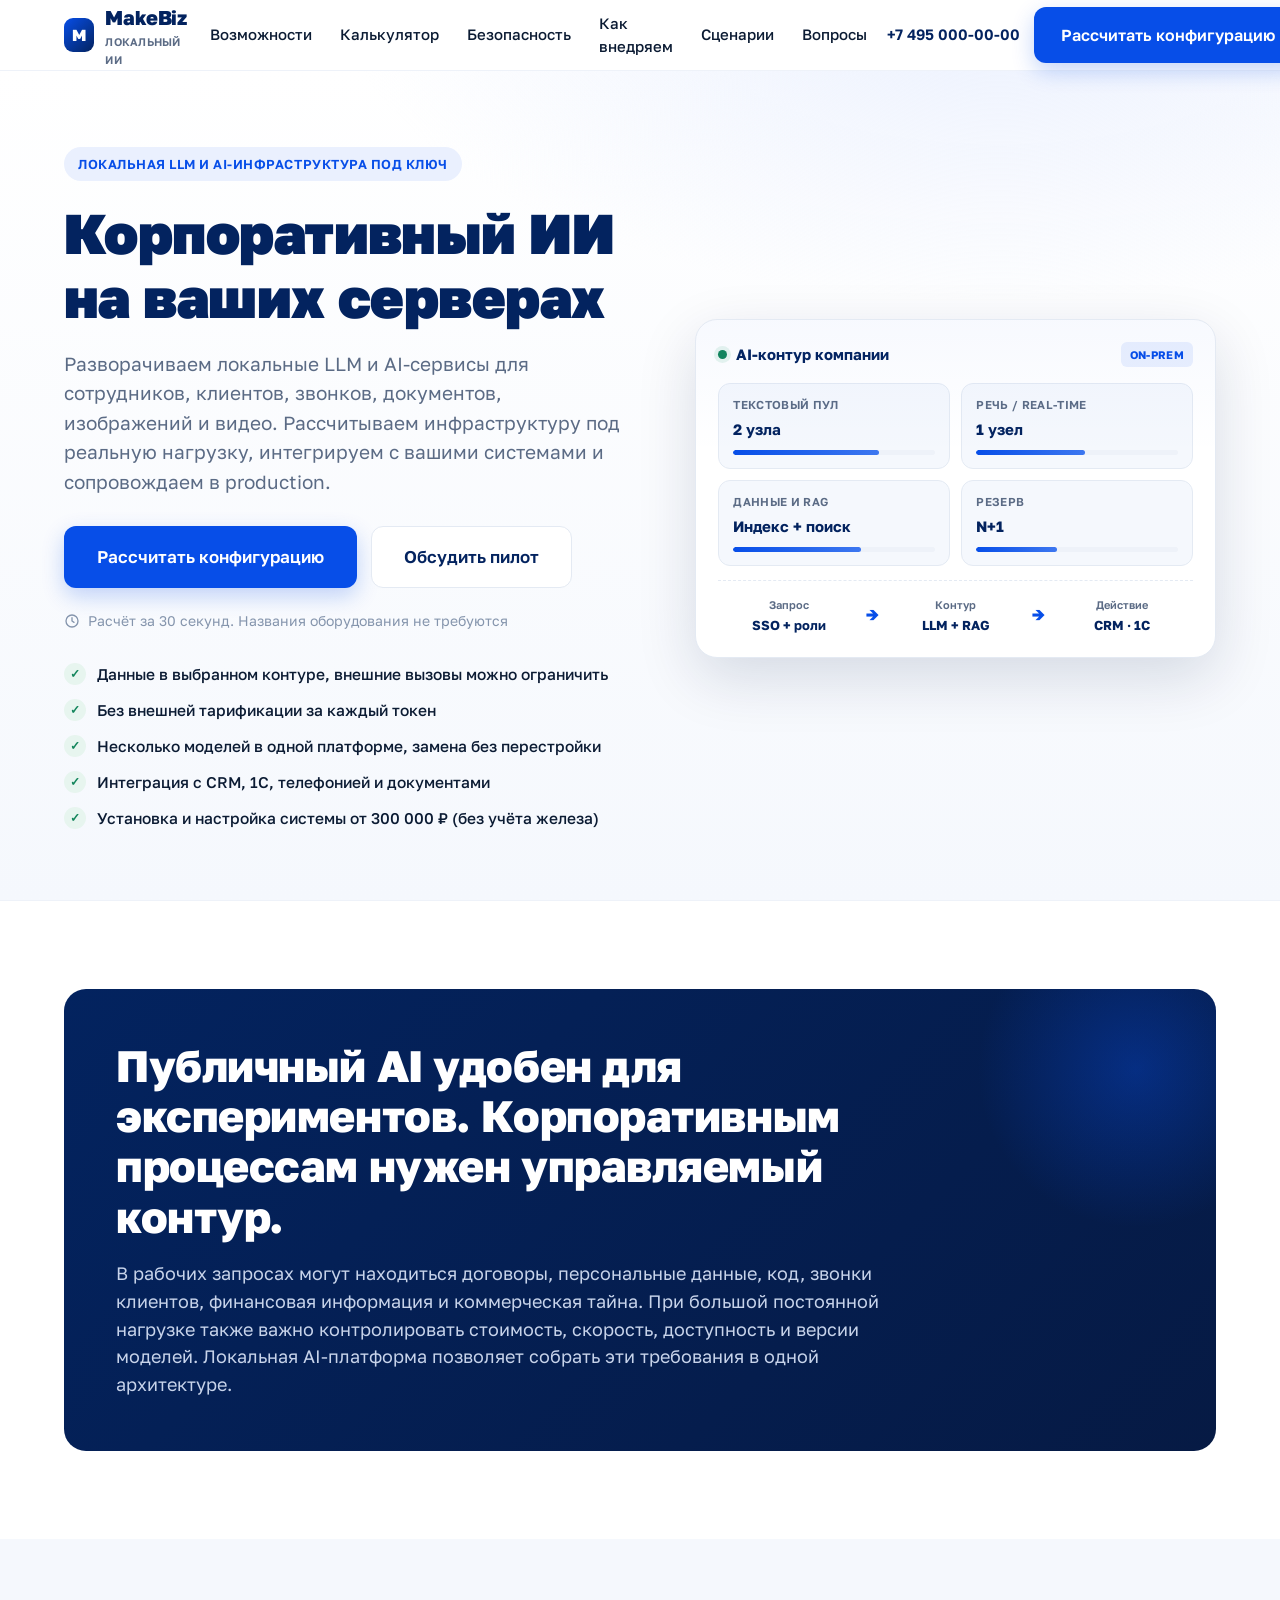
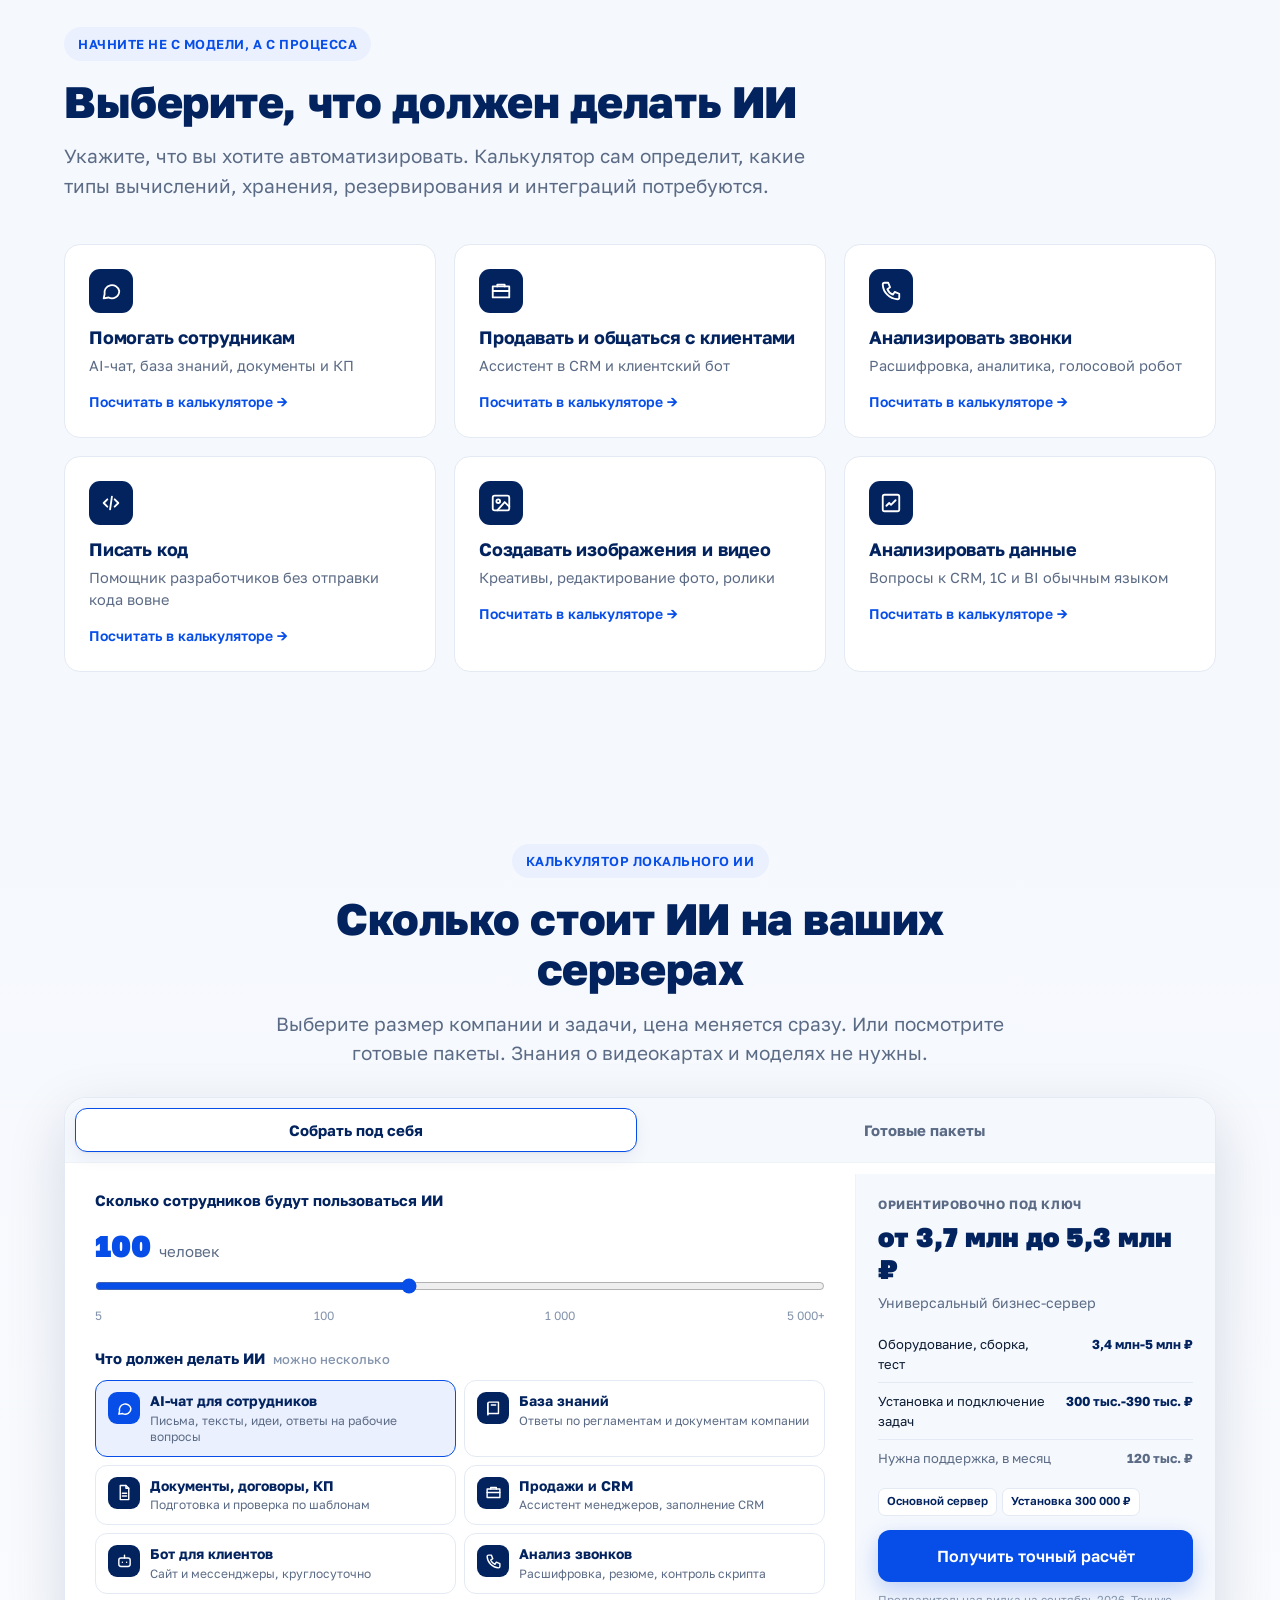
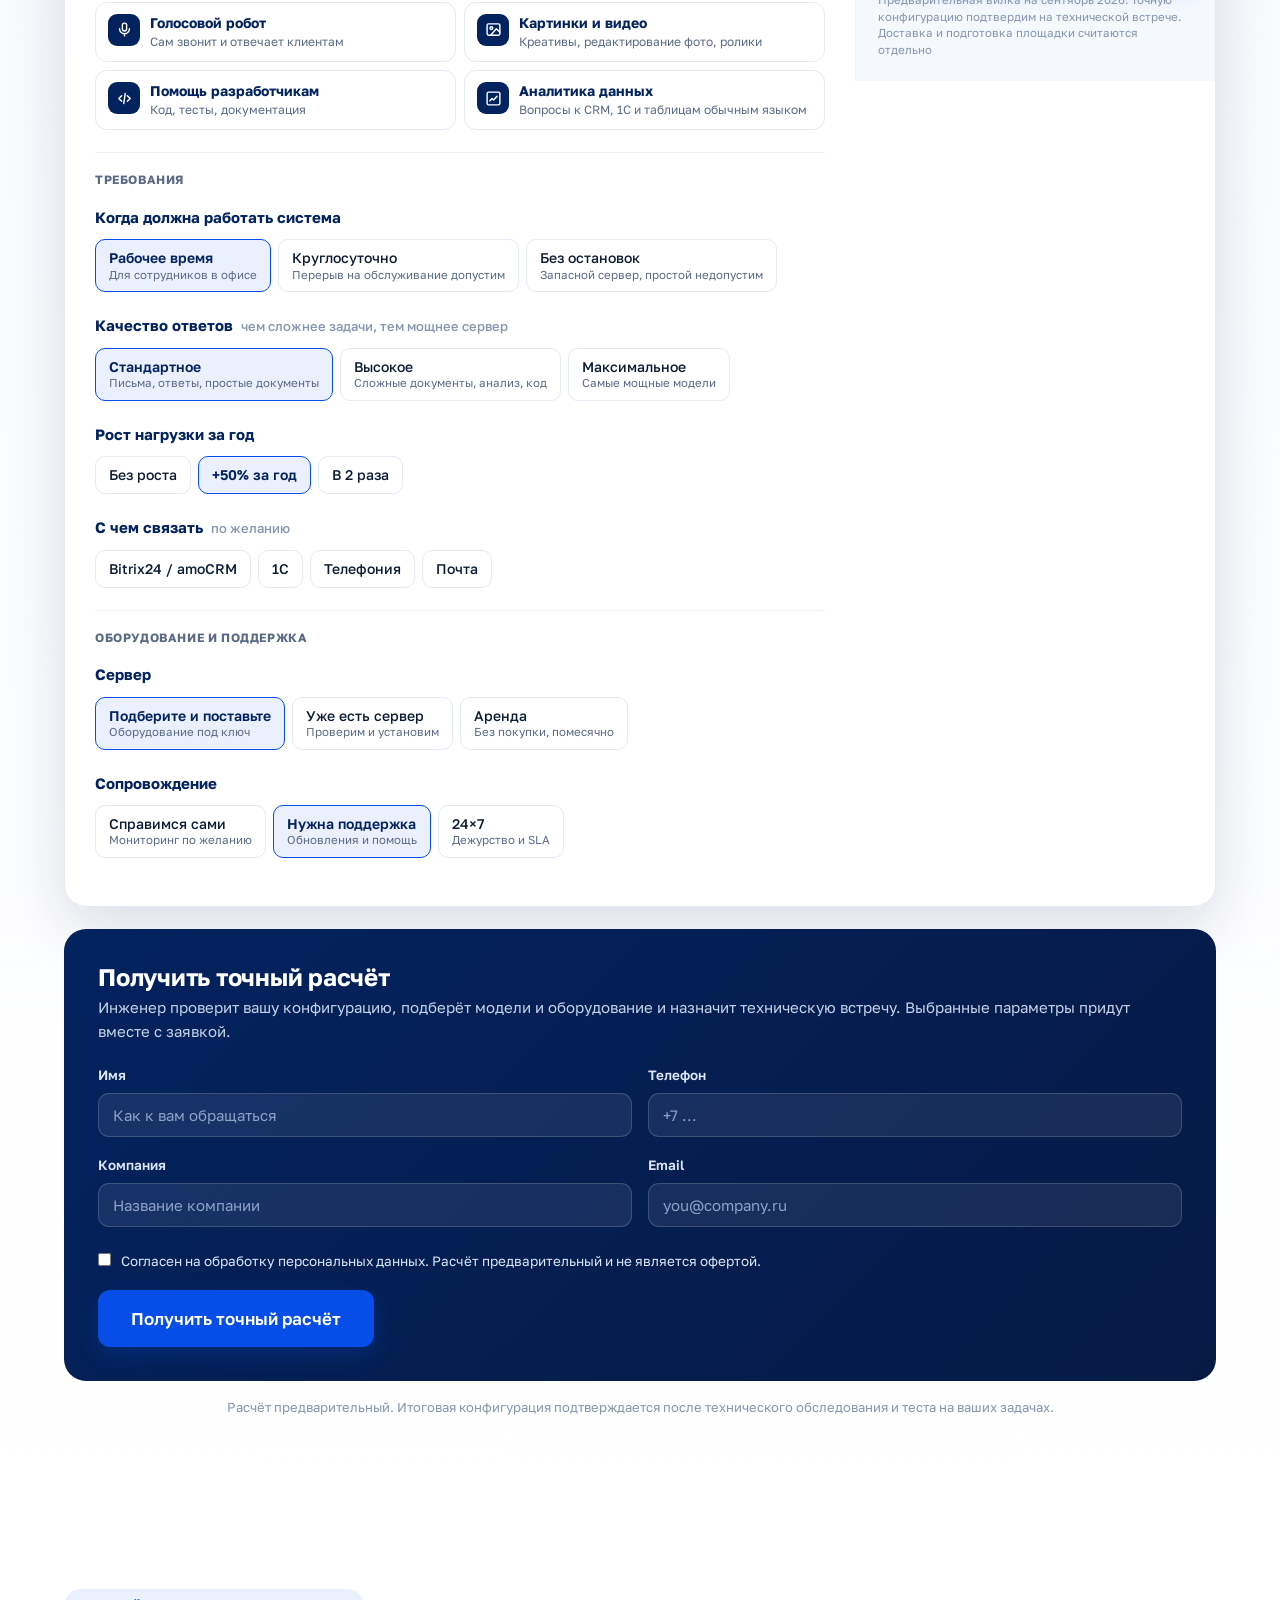
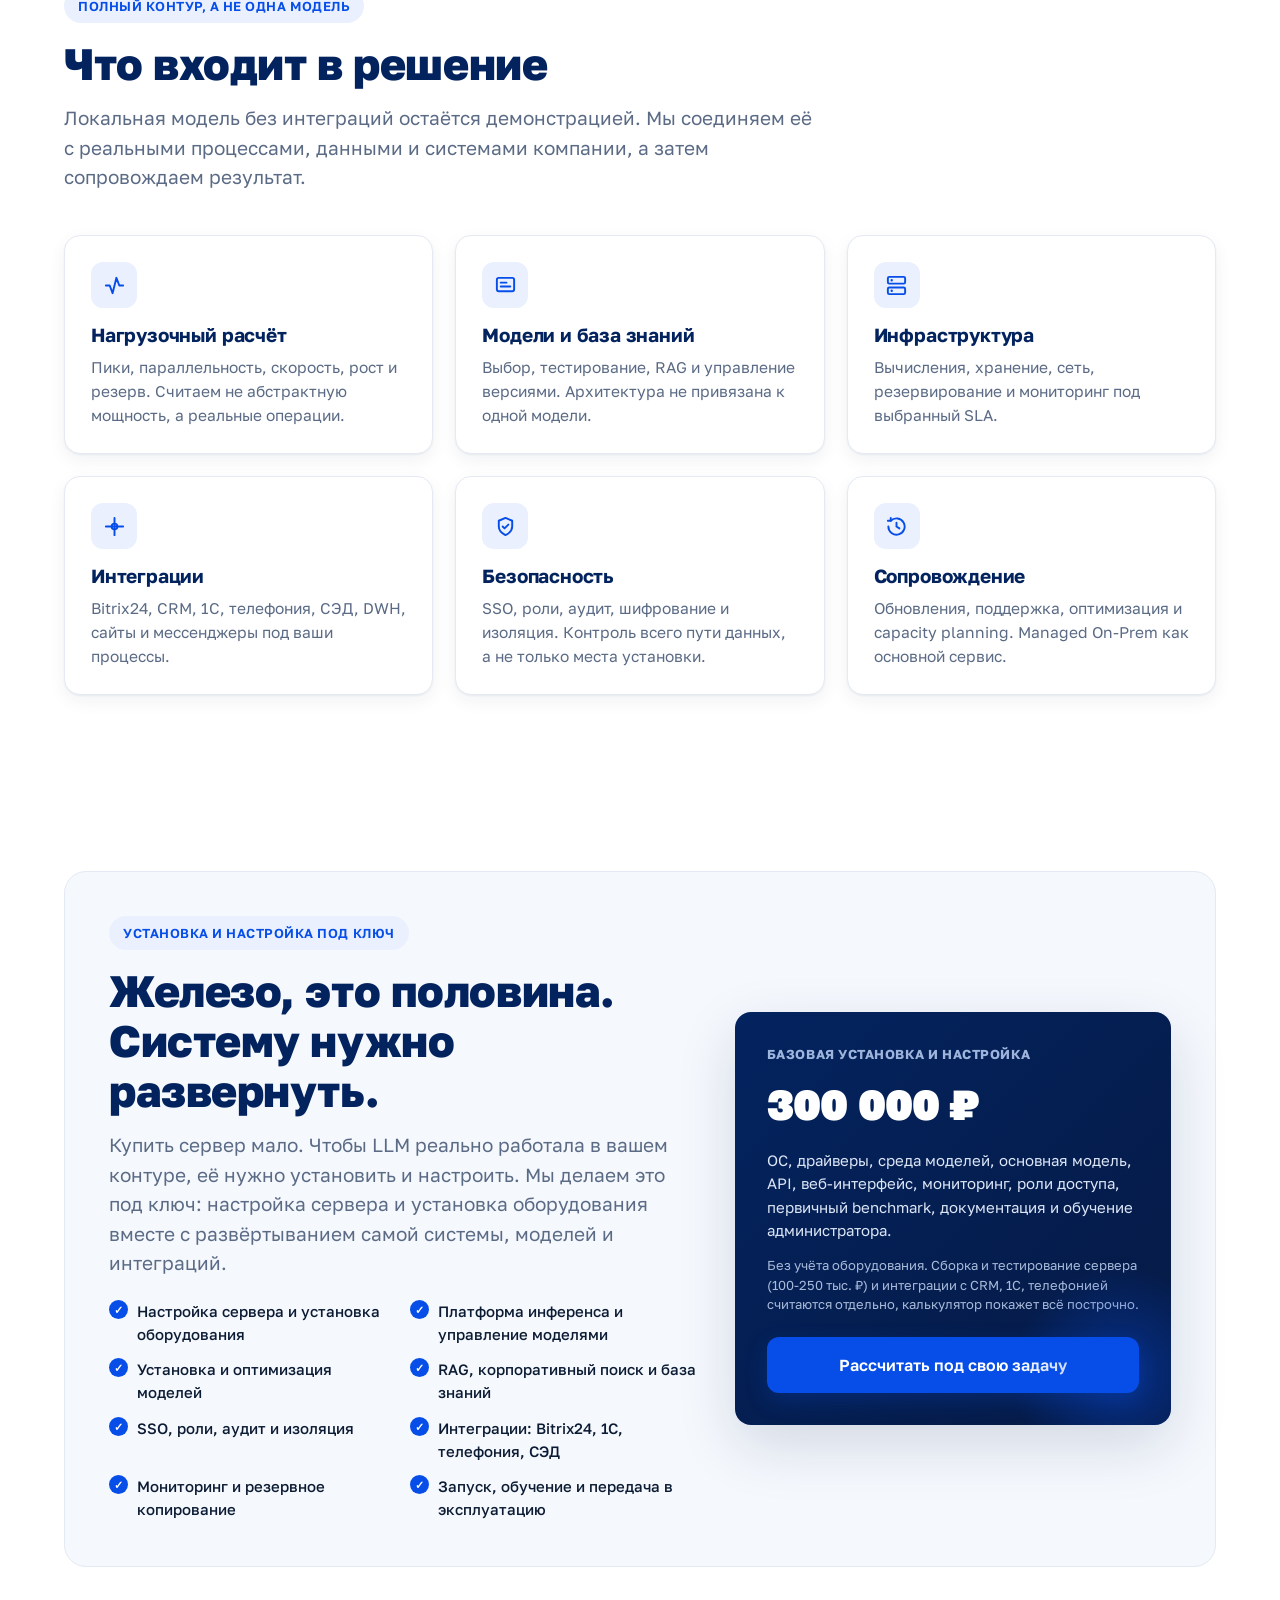
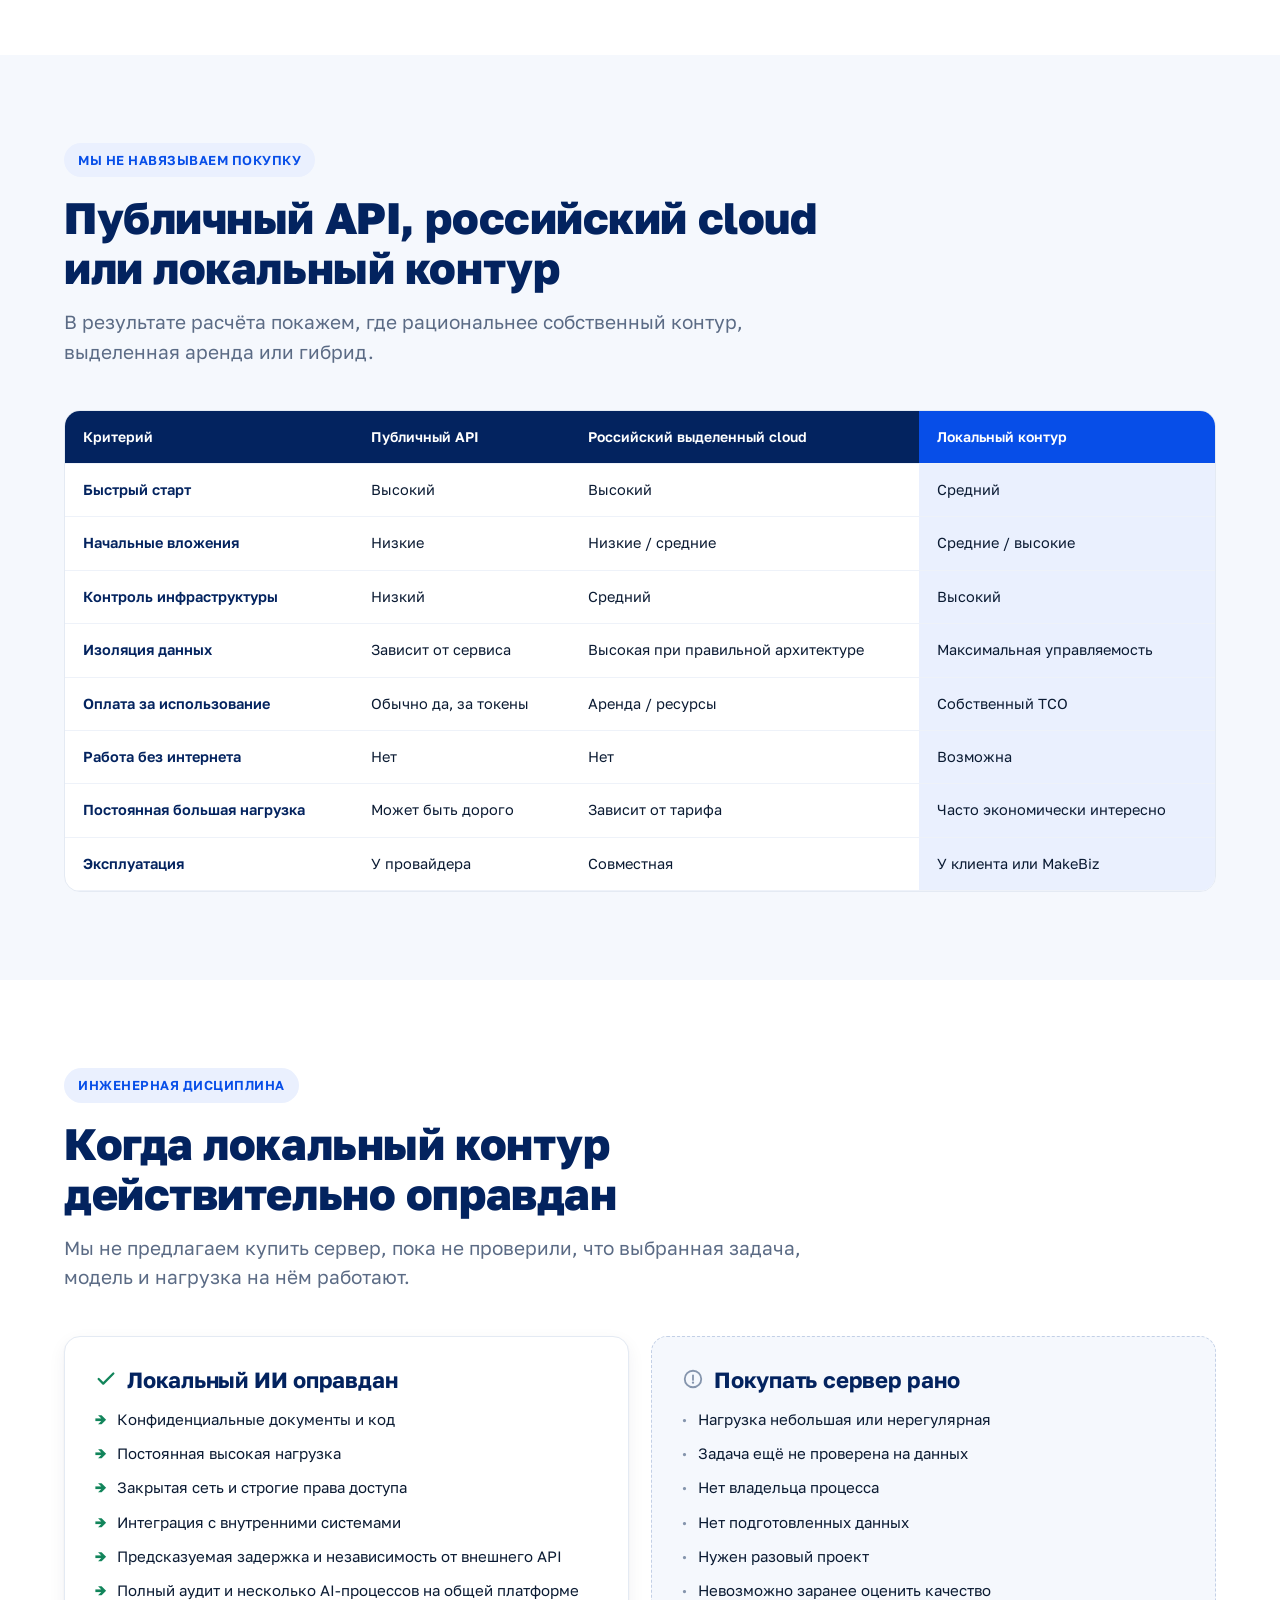
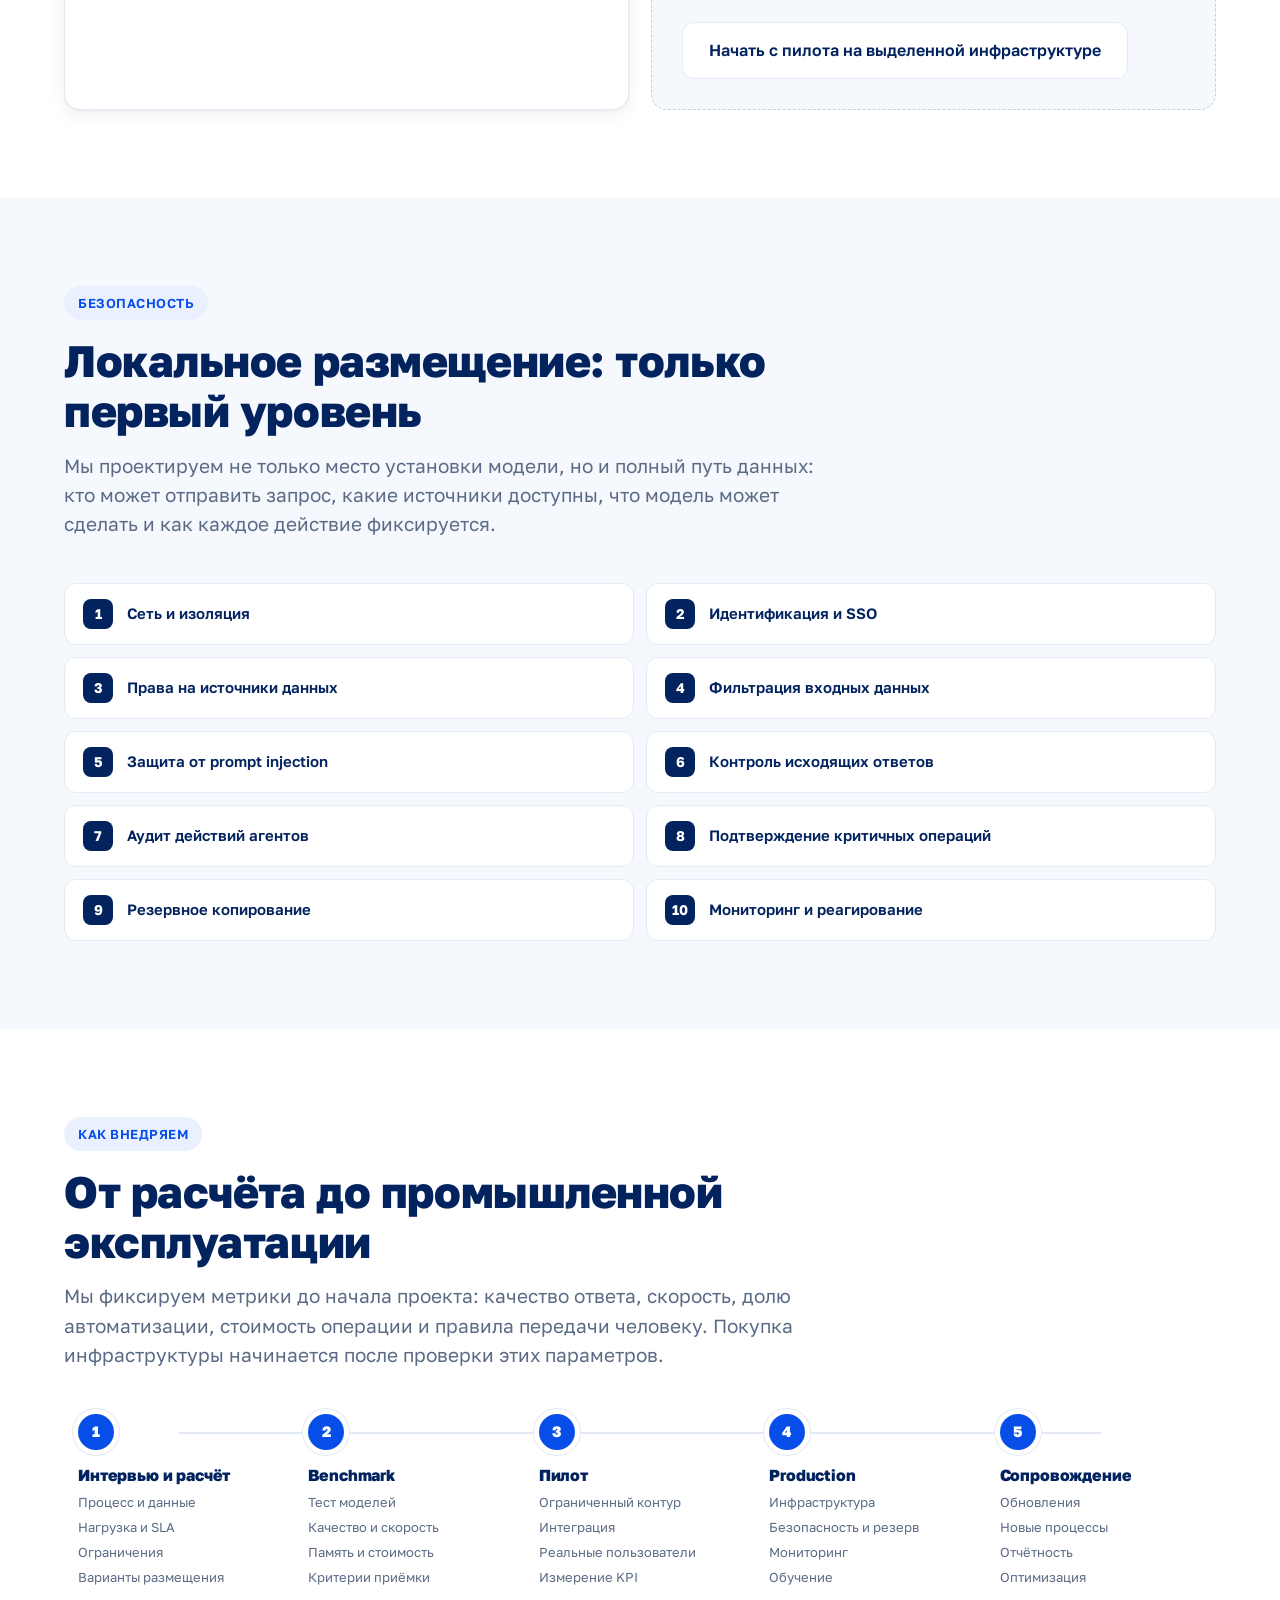
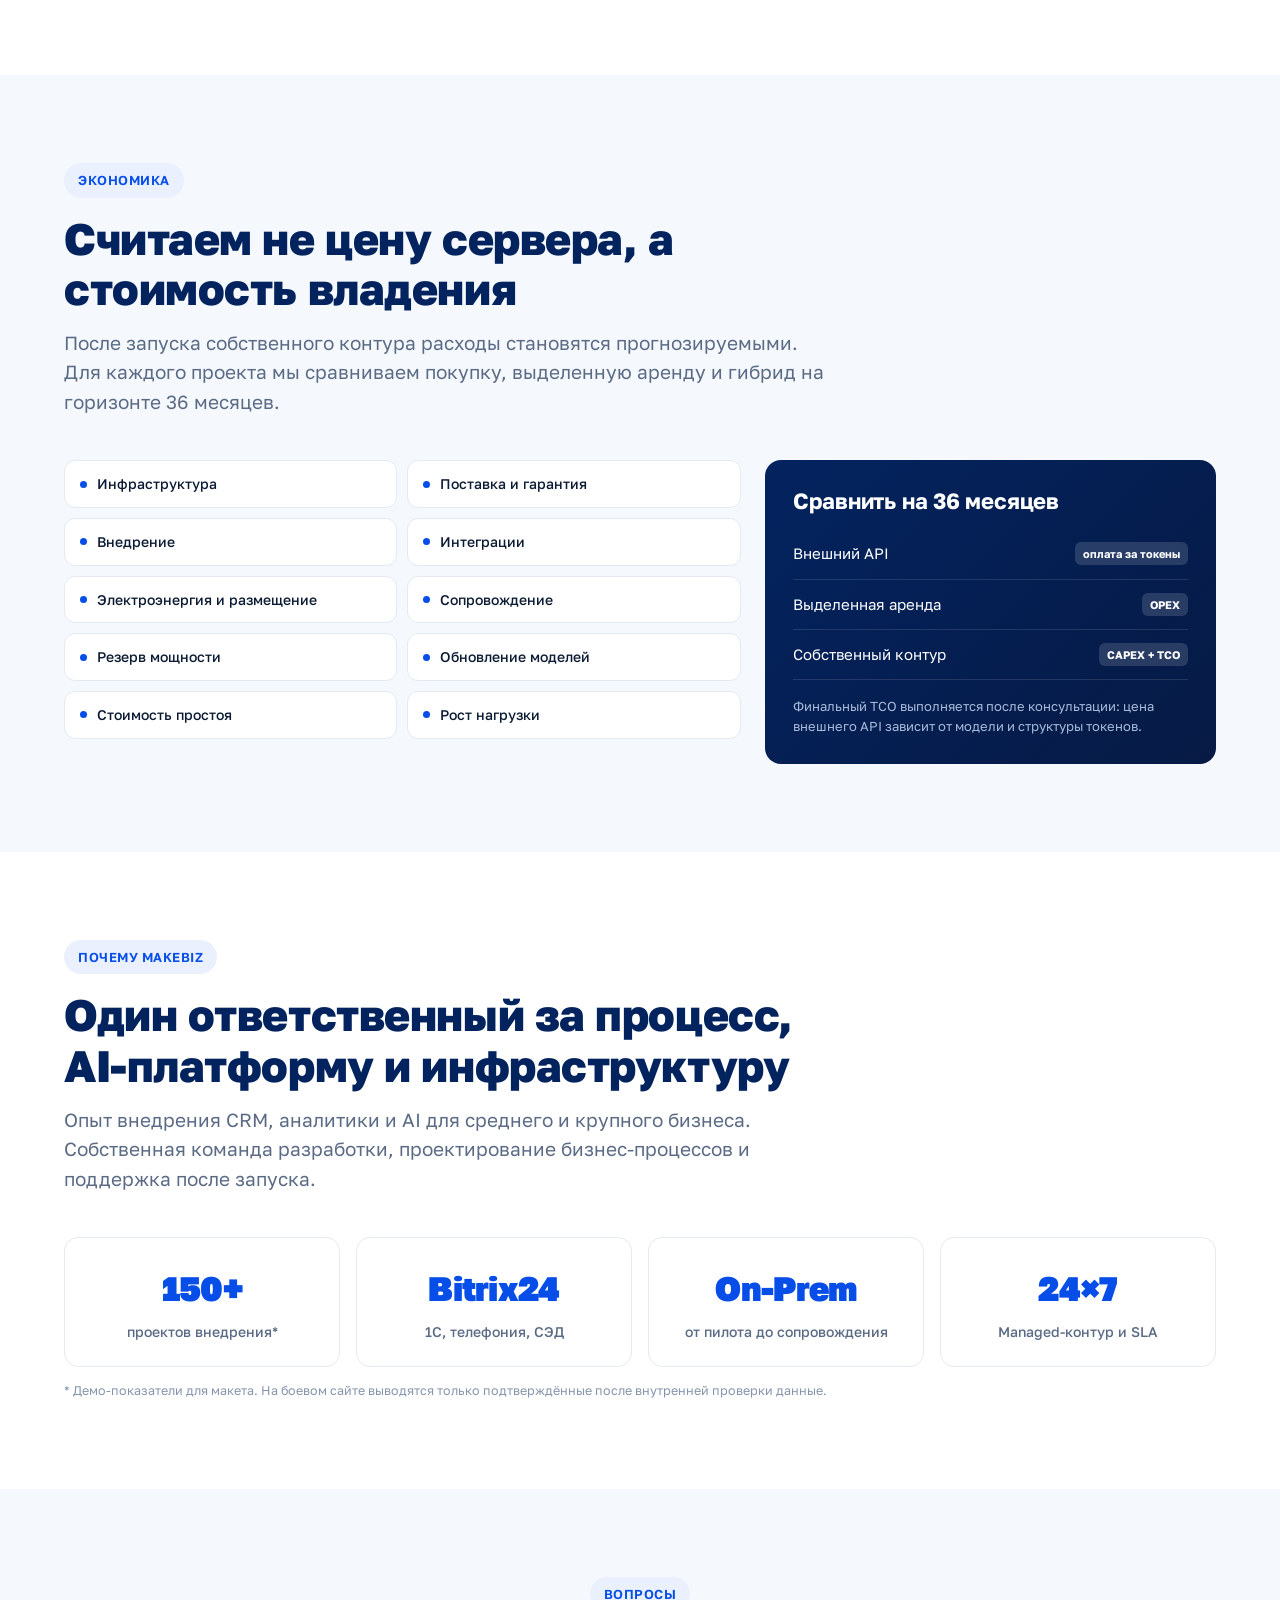
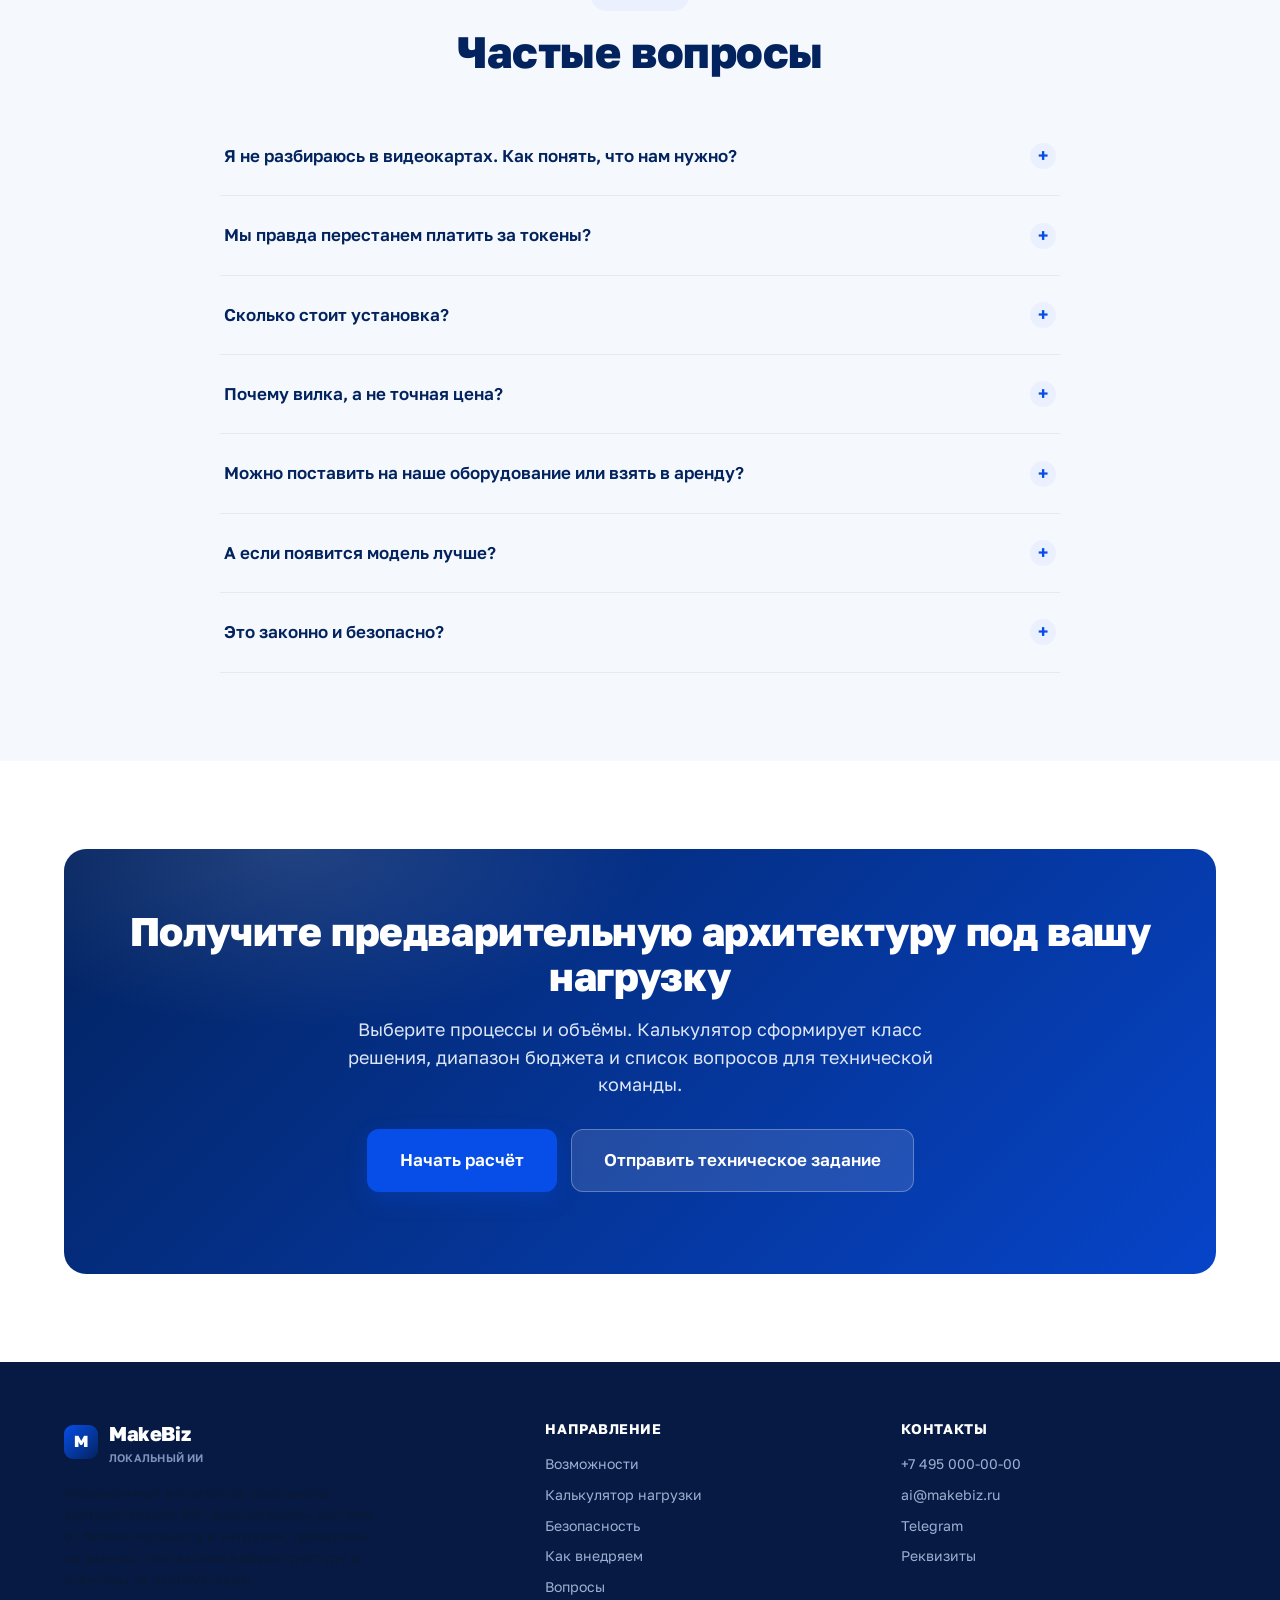
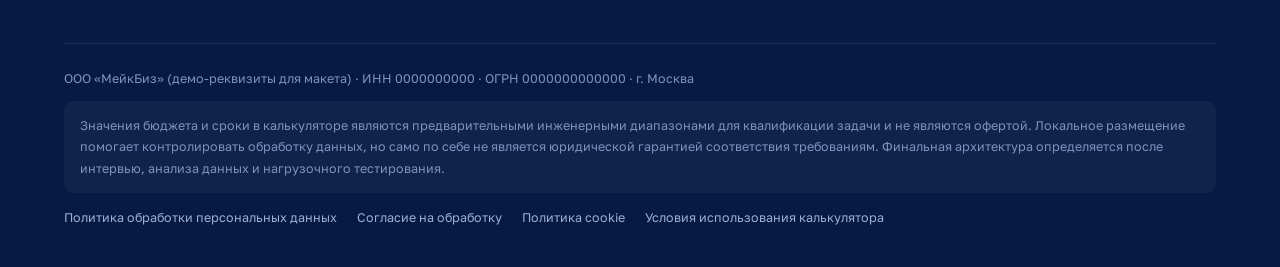
==== commit 38a72308: "Калькулятор v3: собрать под себя + готовые пакеты, фиксы мобильной вёрстки" ====
--- a/public/index.html
+++ b/public/index.html
@@ -556,6 +556,70 @@
   .cost td{font-size:13px}
 }
 
+
+/* ===== калькулятор v3 ===== */
+.panel-early .btn{white-space:normal;text-align:center}
+.two-panels>*{min-width:0}
+@media(max-width:640px){.foot-grid{grid-template-columns:1fr;gap:24px}}
+.cat .ci svg{width:22px;height:22px}
+.calc2{background:#fff;border:1px solid var(--line);border-radius:var(--radius-lg);box-shadow:var(--shadow-lg);overflow:hidden}
+.seg{display:flex;gap:6px;padding:10px;background:var(--bg-soft);border-bottom:1px solid var(--line-2)}
+.seg button{flex:1;font-family:inherit;font-size:15px;font-weight:700;color:var(--muted);background:transparent;border:1.5px solid transparent;border-radius:12px;padding:12px;cursor:pointer}
+.seg button.on{background:#fff;color:var(--navy);border-color:var(--accent);box-shadow:var(--shadow-sm)}
+.c2-body{display:grid;grid-template-columns:1fr 360px;align-items:start}
+#c2Left{padding:26px 30px}
+.c2-right{padding:22px;background:var(--bg-soft);border-left:1px solid var(--line-2);position:sticky;top:76px}
+.c2-row{margin-bottom:22px}
+.c2-lab{font-weight:700;color:var(--navy);font-size:15px;margin-bottom:10px}
+.c2-lab span{font-weight:500;color:var(--muted-2);font-size:13px;margin-left:8px}
+.c2-sep{font-size:12px;font-weight:700;letter-spacing:.05em;text-transform:uppercase;color:var(--muted);border-top:1px solid var(--line-2);padding-top:18px;margin:6px 0 16px}
+.c2-sub{border-left:3px solid var(--accent-soft);padding-left:16px;margin:-6px 0 18px}
+.emp{font-size:15px;color:var(--muted);margin-bottom:4px}.emp b{font-size:30px;font-weight:900;color:var(--accent);margin-right:4px}
+#c2Emp{width:100%;accent-color:var(--accent);height:26px}
+.rng-l{display:flex;justify-content:space-between;font-size:12px;color:var(--muted-2)}
+.tasks2{display:grid;grid-template-columns:1fr 1fr;gap:8px}
+.t2{display:flex;gap:10px;align-items:flex-start;text-align:left;font-family:inherit;background:#fff;border:1.5px solid var(--line);border-radius:12px;padding:11px 12px;cursor:pointer;color:var(--ink);transition:.12s}
+.t2:hover{border-color:#B9CBEC}.t2.on{border-color:var(--accent);background:var(--accent-soft)}
+.t2i{width:32px;height:32px;border-radius:9px;background:var(--navy);color:#fff;display:flex;align-items:center;justify-content:center;flex-shrink:0}
+.t2.on .t2i{background:var(--accent)}.t2i svg{width:17px;height:17px}
+.t2 b{display:block;font-size:14px;color:var(--navy);line-height:1.3}.t2 small{display:block;font-size:12px;color:var(--muted);line-height:1.35;margin-top:2px}
+.chips{display:flex;flex-wrap:wrap;gap:7px}
+.chip{font-family:inherit;font-size:14px;font-weight:500;color:var(--ink);background:#fff;border:1.5px solid var(--line);border-radius:10px;padding:9px 13px;cursor:pointer;text-align:left;line-height:1.3}
+.chip small{display:block;font-size:11.5px;color:var(--muted);font-weight:400}
+.chip:hover{border-color:#B9CBEC}.chip.on{border-color:var(--accent);background:var(--accent-soft);color:var(--navy);font-weight:600}
+.c2-res .l{font-size:12px;font-weight:700;letter-spacing:.05em;text-transform:uppercase;color:var(--muted)}
+.c2-res .p{font-size:27px;font-weight:900;color:var(--navy);line-height:1.2;margin:6px 0}
+.c2-res .c{font-size:14px;color:var(--muted);margin-bottom:12px}
+.indiv{background:var(--warn-soft);border:1px solid #F0E2C4;color:#6B5316;border-radius:10px;padding:9px 11px;font-size:12.5px;margin-bottom:12px}
+.c2-t{width:100%;border-collapse:collapse;margin-bottom:12px}
+.c2-t td{font-size:13px;padding:8px 0;border-bottom:1px solid var(--line);vertical-align:top}
+.c2-t td:last-child{text-align:right;font-weight:700;color:var(--navy);white-space:nowrap;padding-left:10px}
+.c2-t tr.mo td{color:var(--muted);border-bottom:none}.c2-t tr.mo td:last-child{color:var(--muted)}
+.c2-nodes{display:flex;flex-wrap:wrap;gap:5px;margin-bottom:14px}
+.c2-nodes span{font-size:11.5px;font-weight:600;background:#fff;border:1px solid var(--line);color:var(--navy);padding:4px 8px;border-radius:7px}
+.c2-res .fine{font-size:11.5px;color:var(--muted-2);margin-top:10px;line-height:1.45}
+.xp{font-size:11px;background:#0B1B33;color:#C7D3EA;padding:10px;border-radius:8px;margin-top:10px;white-space:pre-wrap}
+.packs2{display:grid;grid-template-columns:1fr 1fr;gap:10px}
+.pk2{position:relative;text-align:left;font-family:inherit;background:#fff;border:2px solid var(--line);border-radius:16px;padding:18px 16px;cursor:pointer;color:var(--ink)}
+.pk2.on{border-color:var(--accent);background:var(--accent-soft)}
+.pk2 b{display:block;font-size:18px;color:var(--navy)}.pk2 small{display:block;font-size:13px;color:var(--muted);margin:2px 0 10px}
+.pk2 .pr{display:block;font-size:20px;font-weight:900;color:var(--accent)}
+.pk2 ul{list-style:none;margin-top:10px;display:grid;gap:4px}.pk2 li{font-size:13px;color:var(--ink)}.pk2 li::before{content:"✓ ";color:var(--ok);font-weight:800}
+.pk2 .tag{position:absolute;top:-10px;left:14px;background:var(--accent);color:#fff;font-size:11px;font-weight:700;padding:2px 9px;border-radius:6px}
+.addons2{display:grid;grid-template-columns:1fr 1fr;gap:8px}
+.ad2{display:flex;justify-content:space-between;align-items:center;gap:8px;font-family:inherit;font-size:14px;background:#fff;border:1.5px solid var(--line);border-radius:12px;padding:11px 13px;cursor:pointer;text-align:left;color:var(--ink)}
+.ad2.on{border-color:var(--accent);background:var(--accent-soft);font-weight:600}.ad2 i{font-style:normal;color:var(--muted);font-size:12.5px;white-space:nowrap}
+.c2-tune{margin-top:18px}
+.c2-lead{margin-top:22px}
+.c2bar{display:none}
+@media(max-width:900px){
+  .c2-body{grid-template-columns:1fr}.c2-right{position:static;border-left:none;border-top:1px solid var(--line-2)}
+  #c2Left{padding:20px 18px}
+  .c2bar{position:fixed;left:0;right:0;bottom:0;z-index:70;background:#fff;border-top:1px solid var(--line);box-shadow:0 -8px 24px rgba(6,26,68,.1);padding:10px 16px;align-items:center;justify-content:space-between;gap:12px}
+  .c2bar.show{display:flex}.c2bar small{display:block;font-size:11px;color:var(--muted)}.c2bar b{font-size:16px;color:var(--navy)}.c2bar .btn{padding:11px 16px}
+}
+@media(max-width:640px){.tasks2,.packs2,.addons2{grid-template-columns:1fr}.seg button{font-size:14px;padding:10px 6px}}
+
 @media print{
   header,.mobile-menu,footer,body>section:not(#calc){display:none!important}
   #calc .section-head,#calc .calc-top,#calc .steps-nav,#calc .summary,.no-print,#calc>.wrap>p{display:none!important}
@@ -619,7 +683,7 @@
       </div>
       <div class="hero-note">
         <svg width="16" height="16" viewBox="0 0 24 24" fill="none"><circle cx="12" cy="12" r="9" stroke="currentColor" stroke-width="2"/><path d="M12 7v5l3 2" stroke="currentColor" stroke-width="2" stroke-linecap="round"/></svg>
-        Расчёт занимает 4-7 минут. Названия оборудования не требуются
+        Расчёт за 30 секунд. Названия оборудования не требуются
       </div>
       <ul class="markers">
         <li><span class="ic">✓</span> Данные в выбранном контуре, внешние вызовы можно ограничить</li>
@@ -680,33 +744,27 @@
 <!-- ============ CALCULATOR ============ -->
 <section class="calc-section" id="calc">
   <div class="wrap">
-    <div class="section-head" style="text-align:center;margin:0 auto 34px">
+    <div class="section-head" style="text-align:center;margin:0 auto 30px">
       <span class="eyebrow">Калькулятор локального ИИ</span>
-      <h2>Подберите локальный ИИ под задачи вашей компании</h2>
-      <p style="margin:0 auto">Ответьте на несколько понятных вопросов. Мы оценим мощность сервера, стоимость оборудования и внедрения. Знания о видеокартах, моделях и токенах не требуются.</p>
-    </div>
-    <div class="calc-shell">
-      <div class="calc-top">
-        <div class="ct-l">
-          <div>
-            <h3 id="calcStepTitle">Для чего вашей компании нужен локальный ИИ?</h3>
-            <div class="sub" id="calcStepSub">Шаг 1 из 5 · можно выбрать несколько вариантов</div>
-          </div>
-        </div>
-        <div class="calc-progress">
-          <span id="calcProgLabel">Шаг 1 / 5</span>
-          <span class="pbar"><i id="calcProgBar"></i></span>
-        </div>
-      </div>
-      <div class="calc-body">
-        <div class="steps-nav" id="stepsNav"><!-- JS --></div>
-        <div class="step-panel" id="stepPanel"><!-- JS --></div>
-        <aside class="summary" id="summaryRail"><!-- JS --></aside>
-      </div>
-    </div>
-    <p style="text-align:center;font-size:13px;color:var(--muted-2);margin-top:16px">Расчёт предварительный. Итоговая конфигурация подтверждается после технического обследования и benchmark на выбранных моделях и ваших реальных данных.</p>
-  </div>
-</section>
+      <h2>Сколько стоит ИИ на ваших серверах</h2>
+      <p style="margin:0 auto">Выберите размер компании и задачи, цена меняется сразу. Или посмотрите готовые пакеты. Знания о видеокартах и моделях не нужны.</p>
+    </div>
+    <div class="calc2">
+      <div class="seg" id="calcMode"><button type="button" data-mode="custom" class="on">Собрать под себя</button><button type="button" data-mode="packs">Готовые пакеты</button></div>
+      <div class="c2-body"><div id="c2Left"></div><aside class="c2-right" id="c2Right"></aside></div>
+    </div>
+    <div class="lead-form c2-lead" id="leadForm">
+      <h3>Получить точный расчёт</h3>
+      <p>Инженер проверит вашу конфигурацию, подберёт модели и оборудование и назначит техническую встречу. Выбранные параметры придут вместе с заявкой.</p>
+      <div class="two-col"><div class="field"><label>Имя</label><input type="text" id="lfName" placeholder="Как к вам обращаться"></div><div class="field"><label>Телефон</label><input type="tel" id="lfPhone" placeholder="+7 ..."></div></div>
+      <div class="two-col"><div class="field"><label>Компания</label><input type="text" id="lfCompany" placeholder="Название компании"></div><div class="field"><label>Email</label><input type="email" id="lfEmail" placeholder="you@company.ru"></div></div>
+      <label class="consent"><input type="checkbox" id="lfConsent"> Согласен на обработку персональных данных. Расчёт предварительный и не является офертой.</label>
+      <div class="lf-row"><button class="btn btn-primary btn-lg" id="lfSubmit" type="button">Получить точный расчёт</button><span id="lfErr"></span></div>
+    </div>
+    <p style="text-align:center;font-size:13px;color:var(--muted-2);margin-top:16px">Расчёт предварительный. Итоговая конфигурация подтверждается после технического обследования и теста на ваших задачах.</p>
+  </div>
+</section>
+<div class="c2bar" id="c2Bar"></div>
 
 <!-- ============ WHAT'S INCLUDED ============ -->
 <section class="section" id="scenarii">
@@ -977,657 +1035,249 @@
 <script>
 'use strict';
 /* =====================================================================
-   MakeBiz · Калькулятор локального ИИ v2 (по ТЗ от 23.09.2026)
-   Все цены, пороги и коэффициенты в CFG: это аналог админ-панели.
-   Клиент видит только бизнес-задачи и понятные классы решений,
-   названия ускорителей и VRAM показываются только в режиме ?expert=1
+   MakeBiz · Калькулятор локального ИИ v3 (простой: индивидуально + пакеты)
+   Все цены в CFG (аналог админки). Внутренний технический режим: ?expert=1
    ===================================================================== */
 const CFG={
-  version:'2026.09-v2', priceDate:'сентябрь 2026',
-  // Вебхук Bitrix24 (права crm). Пример: https://portal.bitrix24.ru/rest/1/xxxxxxxx/
-  // Пока пусто, форма работает в демо-режиме (данные пишутся в консоль)
-  bitrixWebhook:'',
-  classes:{
-    A:{name:'Локальный ИИ для небольшой команды',kind:'Рабочая станция с 1 ускорителем',vram:'1×32 ГБ',eq:[1.2,1.7],asm:100000},
-    B:{name:'Бизнес-сервер начального уровня',kind:'Сервер с 1 ускорителем',vram:'1×32 ГБ ECC',eq:[2.2,3.2],asm:150000},
-    C:{name:'Универсальный бизнес-сервер',kind:'Сервер с 1 ускорителем повышенной памяти',vram:'1×48 ГБ ECC',eq:[3.2,4.8],asm:150000},
-    D:{name:'Корпоративный AI-сервер',kind:'Сервер с 1 мощным ускорителем',vram:'1×96 ГБ ECC',eq:[5,7.5],asm:150000},
-    E:{name:'Корпоративный multi-GPU сервер',kind:'Сервер с 2 мощными ускорителями',vram:'2×96 ГБ',eq:[9.5,15],asm:150000},
-    F:{name:'Высоконагруженный AI-контур',kind:'Сервер с 4 мощными ускорителями',vram:'4×96 ГБ',eq:[13,20],asm:250000},
-    G:{name:'Enterprise AI Factory',kind:'Сервер с 4 ускорителями высшего класса',vram:'4×141 ГБ HBM',eq:[25,31],asm:250000},
-    H:{name:'AI-кластер',kind:'Несколько серверов, 8+ ускорителей',vram:'8+ GPU, кластер',eq:[30,60],asm:null,manual:true}
-  },
-  speech:{
-    S1:{name:'Речевой узел',kind:'Сервер для речи',vram:'1×32 ГБ',eq:[2.2,3.2],asm:150000},
-    S2:{name:'Речевой узел ×2',kind:'Сервер для речи, 2 ускорителя',vram:'2×32 ГБ',eq:[3.4,4.8],asm:150000},
-    S4:{name:'Речевой узел ×4',kind:'Сервер для речи, 4 ускорителя',vram:'4×32 ГБ',eq:[5.5,8],asm:250000},
-    M:{name:'Речевой кластер',kind:'Отдельный речевой кластер',vram:'кластер',eq:[8,15],asm:null,manual:true}
-  },
-  baseInstall:300000,
-  svc:{rag:200000,sync:150000,crm:200000,onec:250000,sys:100000,bot:150000,botCh:75000,speech:250000,voice:350000,voiceBrand:100000,docs:200000,images:150000,imagesAdv:100000,vision:200000,video:250000,audio:150000,coding:150000,agents:300000,data:200000,dataSrc:50000,ha:250000,airgap:200000,sso:150000,audit:100000,train:100000},
-  infra:{rack:[200000,600000],ups:[300000,800000],net:[300000,1500000],ha:[1500000,4000000]},
-  storage:[[8,0,0],[30,300000,800000],[100,1200000,2500000],[300,3500000,7000000]],
-  support:{monitor:50000,work:120000,ext:250000},
-  rentPct:[0.035,0.05],
-  fromK:1.5 // для услуг «от N ₽» верхняя граница = N × fromK
+  version:'2026.09-v3', priceDate:'сентябрь 2026',
+  bitrixWebhook:'', // https://portal.bitrix24.ru/rest/1/xxxx/  (пусто = демо-режим)
+  eq:{A:[1.2,1.7],B:[2.2,3.2],C:[3.2,4.8],D:[5,7.5],E:[9.5,15],F:[13,20]}, // оборудование, млн ₽
+  asm:{A:.1,B:.15,C:.15,D:.15,E:.15,F:.25},                               // сборка и тест, млн ₽
+  speech:{S1:[2.2,3.2],S2:[3.4,4.8],S4:[5.5,8]},
+  vram:{A:'1×32 ГБ',B:'1×32 ГБ ECC',C:'1×48 ГБ ECC',D:'1×96 ГБ ECC',E:'2×96 ГБ',F:'4×96 ГБ',S1:'1×32 ГБ',S2:'2×32 ГБ',S4:'4×32 ГБ'},
+  names:{A:'Рабочая станция для небольшой команды',B:'Бизнес-сервер начального уровня',C:'Универсальный бизнес-сервер',D:'Корпоративный AI-сервер',E:'Корпоративный multi-GPU сервер',F:'Высоконагруженный AI-контур'},
+  install:.3,                  // базовая установка и настройка, млн ₽
+  integr:{crm:.2,onec:.25,tel:.1,mail:.1},
+  ha:{infra:[1.5,4],svc:.25},
+  rent:[.035,.05],             // аренда в месяц, доля от стоимости оборудования
+  support:{self:50000,help:120000,sla:250000},
+  svcSpread:1.3                // верхняя граница услуг = нижняя × 1,3
 };
+const TASKS={
+  chat:{t:'AI-чат для сотрудников',d:'Письма, тексты, идеи, ответы на рабочие вопросы',svc:0,ic:'chat'},
+  kb:{t:'База знаний',d:'Ответы по регламентам и документам компании',svc:.2,ic:'book'},
+  docs:{t:'Документы, договоры, КП',d:'Подготовка и проверка по шаблонам',svc:.2,ic:'doc'},
+  sales:{t:'Продажи и CRM',d:'Ассистент менеджеров, заполнение CRM',svc:.2,ic:'deal'},
+  bot:{t:'Бот для клиентов',d:'Сайт и мессенджеры, круглосуточно',svc:.15,ic:'bot'},
+  calls:{t:'Анализ звонков',d:'Расшифровка, резюме, контроль скрипта',svc:.25,ic:'phone'},
+  voice:{t:'Голосовой робот',d:'Сам звонит и отвечает клиентам',svc:.35,ic:'voice'},
+  media:{t:'Картинки и видео',d:'Креативы, редактирование фото, ролики',svc:.25,ic:'image'},
+  code:{t:'Помощь разработчикам',d:'Код, тесты, документация',svc:.15,ic:'code'},
+  data:{t:'Аналитика данных',d:'Вопросы к CRM, 1С и таблицам обычным языком',svc:.2,ic:'chart'}
+};
+const EMP=[5,10,20,30,50,75,100,150,200,300,500,750,1000,2000,5000];
+const OPT={
+  mode:[['work','Рабочее время','Для сотрудников в офисе'],['247','Круглосуточно','Перерыв на обслуживание допустим'],['nodown','Без остановок','Запасной сервер, простой недопустим']],
+  quality:[['std','Стандартное','Письма, ответы, простые документы'],['high','Высокое','Сложные документы, анализ, код'],['max','Максимальное','Самые мощные модели']],
+  growth:[['0','Без роста'],['.5','+50% за год'],['1','В 2 раза']],
+  calls:[['50','до 50 тыс. минут'],['250','50-250 тыс.'],['750','250-750 тыс.'],['1500','больше 750 тыс.']],
+  bot:[['100','до 100 тыс. сообщений'],['500','до 500 тыс.'],['1000','до 1 млн'],['5000','больше 1 млн']],
+  voice:[['10','до 10 линий'],['40','до 40'],['100','до 100'],['300','больше 100']],
+  media:[['low','Немного, до 5 тыс. в месяц'],['mid','Много, до 50 тыс.'],['high','Очень много или видео']],
+  integr:[['crm','Bitrix24 / amoCRM'],['onec','1С'],['tel','Телефония'],['mail','Почта']],
+  supply:[['turnkey','Подберите и поставьте','Оборудование под ключ'],['own','Уже есть сервер','Проверим и установим'],['rent','Аренда','Без покупки, помесячно']],
+  support:[['self','Справимся сами','Мониторинг по желанию'],['help','Нужна поддержка','Обновления и помощь'],['sla','24×7','Дежурство и SLA']]
+};
+const PACKS=[
+  {id:'start',n:'Старт',w:'Команда до 30 человек, пилот',s:{emp:3,tasks:['chat','kb'],mode:'work'},inc:['AI-чат и база знаний','Рабочая станция','Установка под ключ']},
+  {id:'biz',n:'Бизнес',w:'Компания 30-100 человек',s:{emp:6,tasks:['chat','kb','docs','sales'],mode:'247',integr:['crm']},inc:['Чат, база знаний, документы','Ассистент в CRM','Круглосуточно'],tag:'Чаще выбирают'},
+  {id:'corp',n:'Корпорация',w:'100-300 человек, клиентский сервис',s:{emp:9,tasks:['chat','kb','docs','sales','bot'],mode:'247',integr:['crm','onec']},inc:['Всё из «Бизнес»','Бот для клиентов','Интеграция с 1С']},
+  {id:'ent',n:'Enterprise',w:'300+ человек, без простоя',s:{emp:12,tasks:['chat','kb','docs','sales','bot','data'],mode:'nodown',quality:'high',integr:['crm','onec']},inc:['Всё из «Корпорации»','Аналитика данных','Запасной сервер 24×7']}
+];
+const ADDONS=['calls','voice','media','code','data','bot'];
+const DEF={emp:6,tasks:['chat'],mode:'work',quality:'std',growth:'.5',calls:'50',bot:'100',voice:'10',media:'low',integr:[],supply:'turnkey',support:'help'};
+let S={view:'custom',...JSON.parse(JSON.stringify(DEF))};
+let PK={i:1,add:[]};
+const EXPERT=/expert=1/.test(location.search+location.hash);
 
 /* ---------- иконки ---------- */
 const P='<svg viewBox="0 0 24 24" fill="none" stroke="currentColor" stroke-width="2" stroke-linecap="round" stroke-linejoin="round">';
 const IC={
-  check:'<svg viewBox="0 0 24 24" fill="none"><path d="M20 6L9 17l-5-5" stroke="currentColor" stroke-width="3" stroke-linecap="round" stroke-linejoin="round"/></svg>',
   chat:P+'<path d="M21 12a8 8 0 0 1-11.6 7.1L4 20l1-4.4A8 8 0 1 1 21 12z"/></svg>',
-  book:P+'<path d="M4 5a2 2 0 0 1 2-2h13v16H6a2 2 0 0 0-2 2z"/><path d="M4 19V5"/><path d="M9 7h6"/></svg>',
+  book:P+'<path d="M4 5a2 2 0 0 1 2-2h13v16H6a2 2 0 0 0-2 2z"/><path d="M4 19V5M9 7h6"/></svg>',
   doc:P+'<path d="M6 2h8l4 4v16H6z"/><path d="M14 2v4h4M9 13h6M9 17h6"/></svg>',
-  chart:P+'<rect x="3" y="3" width="18" height="18" rx="2"/><path d="M7 15l3-3 2 2 5-5"/></svg>',
-  code:P+'<path d="M8 8l-4 4 4 4M16 8l4 4-4 4M13 5l-2 14"/></svg>',
   deal:P+'<path d="M3 7h18v12H3z"/><path d="M8 7V5h8v2M3 12h18"/></svg>',
   bot:P+'<rect x="4" y="7" width="16" height="12" rx="3"/><path d="M12 3v4M9 13h.01M15 13h.01"/></svg>',
-  agents:P+'<circle cx="12" cy="5" r="2.5"/><circle cx="5" cy="18" r="2.5"/><circle cx="19" cy="18" r="2.5"/><path d="M12 7.5v4M12 11.5l-5.5 4.5M12 11.5l5.5 4.5"/></svg>',
   phone:P+'<path d="M5 3h4l2 5-3 2a11 11 0 0 0 6 6l2-3 5 2v4a2 2 0 0 1-2 2A17 17 0 0 1 3 5a2 2 0 0 1 2-2z"/></svg>',
   voice:P+'<rect x="9" y="3" width="6" height="11" rx="3"/><path d="M5 11a7 7 0 0 0 14 0M12 18v3"/></svg>',
-  music:P+'<path d="M9 18V5l11-2v13"/><circle cx="6" cy="18" r="3"/><circle cx="17" cy="16" r="3"/></svg>',
   image:P+'<rect x="3" y="4" width="18" height="16" rx="2"/><circle cx="9" cy="10" r="2"/><path d="M21 16l-5-5-8 9"/></svg>',
-  wand:P+'<path d="M15 4V2M15 10V8M11 6h-2M21 6h-2M4 20L14 10"/><path d="M17.5 3.5l1 1"/></svg>',
-  eye:P+'<path d="M2 12s4-7 10-7 10 7 10 7-4 7-10 7S2 12 2 12z"/><circle cx="12" cy="12" r="3"/></svg>',
-  video:P+'<rect x="2" y="6" width="14" height="12" rx="2"/><path d="M16 10l6-3v10l-6-3"/></svg>',
-  server:P+'<rect x="3" y="3" width="18" height="7" rx="1.5"/><rect x="3" y="14" width="18" height="7" rx="1.5"/><path d="M7 6.5h.01M7 17.5h.01"/></svg>',
-  warn:P+'<path d="M12 3l9 16H3z"/><path d="M12 10v4M12 17h.01"/></svg>',
-  info:P+'<circle cx="12" cy="12" r="9"/><path d="M12 11v5M12 8h.01"/></svg>'
+  code:P+'<path d="M8 8l-4 4 4 4M16 8l4 4-4 4M13 5l-2 14"/></svg>',
+  chart:P+'<rect x="3" y="3" width="18" height="18" rx="2"/><path d="M7 15l3-3 2 2 5-5"/></svg>',
+  check:'<svg viewBox="0 0 24 24" fill="none"><path d="M20 6L9 17l-5-5" stroke="currentColor" stroke-width="3" stroke-linecap="round" stroke-linejoin="round"/></svg>'
 };
 
-/* ---------- задачи (экран 1) ---------- */
-const GROUPS=[
-  {title:'Сотрудники и знания',tasks:['employee_chat','knowledge_base','document_generation','data_analytics','coding']},
-  {title:'Продажи и клиенты',tasks:['sales_crm','external_bot','agent_platform']},
-  {title:'Звонки и голос',tasks:['speech_analytics','voice_bot','audio_music']},
-  {title:'Изображения и видео',tasks:['image_basic','image_advanced','vision_analysis','video_generation']}
-];
-const TASKS={
-  employee_chat:{ic:'chat',t:'Корпоративный AI-чат для сотрудников',d:'Как GPT, но внутри компании: письма, тексты, идеи, анализ, ответы на рабочие вопросы',can:'Сотрудники работают с корпоративным AI-чатом внутри вашего контура',q:['chat_uses']},
-  knowledge_base:{ic:'book',t:'База знаний и поиск по документам',d:'ИИ знает регламенты, договоры, продукты и отвечает с учётом прав доступа',can:'ИИ отвечает по вашей базе знаний со ссылкой на источник',q:['kb_docs','kb_volume','kb_access','kb_update']},
-  document_generation:{ic:'doc',t:'Документы, договоры, КП и презентации',d:'Создание, проверка, сравнение и оформление документов по шаблонам',can:'Готовит и проверяет договоры, КП, отчёты и презентации по шаблонам',q:['doc_types','doc_pages','doc_complexity','doc_pres']},
-  data_analytics:{ic:'chart',t:'Аналитика данных и управленческие отчёты',d:'Руководитель спрашивает обычным языком, ИИ анализирует CRM, 1С, BI и таблицы',can:'Отвечает на вопросы руководителя по данным CRM, 1С и таблиц',q:['da_users','da_q','da_sources']},
-  coding:{ic:'code',t:'Помощь разработчикам',d:'Пишет и проверяет код, понимает репозитории, делает тесты и документацию',can:'Помогает разработчикам без отправки кода во внешние сервисы',q:['cd_level','cd_devs','cd_req','cd_repo']},
-  sales_crm:{ic:'deal',t:'AI-ассистент отдела продаж и CRM',d:'Обрабатывает заявки, готовит ответы и КП, заполняет CRM, ставит задачи',can:'Помогает менеджерам: квалификация, ответы, КП, заполнение CRM',q:['leads','sales_autonomy','sales_systems']},
-  external_bot:{ic:'bot',t:'Бот для клиентов на сайте и в мессенджерах',d:'Сам консультирует, собирает данные, создаёт заявки, передаёт человеку',can:'Бот сам отвечает клиентам на сайте и в мессенджерах',q:['bot_channels','bot_messages','bot_peak','bot_skill']},
-  agent_platform:{ic:'agents',t:'Несколько AI-агентов с оркестратором',d:'Продавец, аналитик, юрист, помощник руководителя, оркестратор распределяет задачи',can:'Несколько AI-агентов выполняют роли под управлением оркестратора',q:['ag_count','ag_tasks','ag_steps','ag_rights']},
-  speech_analytics:{ic:'phone',t:'Расшифровка и аналитика звонков',d:'Транскрибация, резюме, договорённости, контроль скрипта, оценка менеджера',can:'Расшифровывает и анализирует звонки, заполняет CRM',q:['sp_minutes','sp_mode','sp_peak','sp_retention']},
-  voice_bot:{ic:'voice',t:'Голосовой робот',d:'Слышит клиента, отвечает голосом, записывает, квалифицирует, действует в CRM',can:'Голосовой робот ведёт звонки и выполняет действия в CRM',q:['vb_dir','vb_streams','vb_voice','vb_scenario']},
-  audio_music:{ic:'music',t:'Аудио, озвучка и музыка',d:'Очистка звука, озвучка, дубляж, разделение дорожек, фоновая музыка',can:'Очищает звук, озвучивает, делает дубляж и музыку',q:['au_tasks','au_minutes','au_tracks']},
-  image_basic:{ic:'image',t:'Генерация изображений',d:'Иллюстрации, баннеры, фоны, карточки товаров, варианты креативов',can:'Генерирует изображения и рекламные креативы',q:['ib_count','ib_res','ib_var']},
-  image_advanced:{ic:'wand',t:'Продвинутое редактирование фото',d:'Замена фона и предметов, одежда, интерьер, сохранение лица или товара',can:'Редактирует фото по текстовой команде с сохранением товара и стиля',q:['ia_count','ia_mode','ia_res','ia_brand']},
-  vision_analysis:{ic:'eye',t:'Анализ изображений и видео',d:'OCR, сканы, контроль производства, видеоархив, камеры, модерация',can:'Распознаёт объекты, события и текст на фото и видео',q:['va_type','va_hours','va_cams']},
-  video_generation:{ic:'video',t:'Генерация и редактирование видео',d:'Короткие ролики, анимация, варианты рекламных видео, замена фона',can:'Генерирует короткие ролики и варианты рекламных видео',q:['vg_clips','vg_dur','vg_res','vg_var']}
-};
-const INTERNAL=['employee_chat','knowledge_base','document_generation','data_analytics','coding','sales_crm','agent_platform'];
-const TEXT=['employee_chat','knowledge_base','document_generation','data_analytics','coding','sales_crm','external_bot','agent_platform'];
-
-/* ---------- вопросы ----------
-   t: choice | multi | count | num | tri; o: [значение, подпись]; u: значение при «не знаю» */
-const UNK=['unk','Не знаю'];
-const Q={
-  employees:{t:'count',l:'Сколько человек будет пользоваться системой?',h:'Укажите всех, у кого будет доступ, даже если они обращаются к ИИ не каждый день',o:[[10,'до 10'],[30,'11-30'],[100,'31-100'],[300,'101-300'],[1000,'301-1 000'],[2000,'более 1 000']],u:30},
-  usage:{t:'choice',l:'Насколько активно сотрудники будут пользоваться ИИ?',o:[['rare','Иногда · несколько раз в неделю'],['daily','Каждый рабочий день'],['active','Очень активно, ИИ в процессах'],UNK],u:'unk'},
-  peak:{t:'choice',l:'Сколько человек может обращаться к ИИ одновременно?',h:'Люди, которые пишут ИИ в одну и ту же минуту в час пик',o:[[5,'до 5'],[10,'до 10'],[25,'до 25'],[50,'до 50'],[100,'до 100'],[300,'до 300'],[600,'более 300'],UNK],u:'auto'},
-  growth:{t:'choice',l:'Какой рост нагрузки ожидается в течение года?',o:[[0,'Без роста'],[0.25,'+25%'],[0.5,'+50%'],[1,'В 2 раза'],[1.5,'Более чем в 2 раза'],UNK],u:0.5},
-
-  chat_uses:{t:'multi',l:'Для чего сотрудники будут использовать чат?',o:['Письма и тексты','Идеи и планы','Краткое содержание','Анализ информации','Таблицы','Ответы по работе','Большие документы','Цепочки действий']},
-  kb_docs:{t:'choice',l:'Сколько документов нужно подключить?',o:[[1000,'до 1 000'],[10000,'1-10 тыс.'],[100000,'10-100 тыс.'],[1000000,'100 тыс.-1 млн'],[3000000,'более 1 млн'],UNK],u:10000},
-  kb_volume:{t:'choice',l:'Общий объём этих данных',o:[[0.1,'до 100 ГБ'],[1,'100 ГБ-1 ТБ'],[10,'1-10 ТБ'],[50,'10-50 ТБ'],[100,'более 50 ТБ'],UNK],u:1},
-  kb_access:{t:'choice',l:'Нужно ли учитывать права доступа?',o:[['all','Нет, общая база'],['dept','По отделам'],['role','По ролям'],['doc','На каждый документ'],['sso','Через AD / LDAP / SSO']],u:'dept'},
-  kb_update:{t:'choice',l:'Как часто обновляются документы?',o:[['rare','Редко'],['daily','Ежедневно'],['hourly','Несколько раз в час'],['rt','В реальном времени из CRM / 1С / СЭД']],u:'daily'},
-
-  doc_types:{t:'multi',l:'Что нужно делать с документами?',o:['Пересказ и резюме','Извлечение реквизитов','Проверка комплектности','Сравнение версий','Риски в договорах','Договоры по шаблону','Коммерческие предложения','Отчёты','Презентации','Сборка PDF','Распознавание сканов','Тендерные документы']},
-  doc_pages:{t:'choice',l:'Сколько страниц обрабатывается в месяц?',o:[[1000,'до 1 000'],[10000,'1-10 тыс.'],[100000,'10-100 тыс.'],[500000,'100-500 тыс.'],[1000000,'500 тыс.-1 млн'],[2000000,'более 1 млн'],UNK],u:10000},
-  doc_complexity:{t:'choice',l:'Насколько сложная обработка?',o:[[1,'Простая: распознать, извлечь поля'],[3,'Средняя: резюме, сравнение, шаблоны'],[8,'Сложная: юридический анализ, противоречия']],u:3},
-  doc_pres:{t:'choice',l:'Сколько КП и презентаций в месяц?',o:[[0,'Не нужно'],[20,'до 20'],[100,'20-100'],[500,'100-500'],[1000,'более 500']],u:20},
-
-  da_users:{t:'choice',l:'Сколько руководителей и аналитиков будут задавать вопросы?',o:[[5,'до 5'],[20,'до 20'],[50,'до 50'],[150,'более 50']],u:20},
-  da_q:{t:'choice',l:'Сколько вопросов в день на человека?',o:[[5,'до 5'],[20,'5-20'],[50,'более 20']],u:5},
-  da_sources:{t:'multi',l:'Откуда брать данные?',o:['CRM','1С','Excel / Google Sheets','PostgreSQL / MySQL','ClickHouse','DWH','Power BI','Файлы','Собственные API']},
-
-  cd_level:{t:'choice',l:'Какой уровень задач по коду?',o:[[2,'Простой код: формулы, SQL, скрипты'],[5,'Модули, интеграции, API'],[10,'Большие репозитории и архитектура'],[20,'Автономные агенты разработки']],u:5},
-  cd_devs:{t:'num',l:'Сколько разработчиков?',ph:'например, 15',u:10},
-  cd_req:{t:'choice',l:'Сколько запросов на разработчика в день?',o:[[5,'до 10'],[20,'10-30'],[60,'30-100'],[120,'более 100']],u:20},
-  cd_repo:{t:'choice',l:'Размер репозиториев',o:[[1,'до 100 тыс. строк'],[2,'до 1 млн строк'],[3,'более 1 млн строк'],[4,'Много связанных репозиториев']],u:1},
-
-  leads:{t:'choice',l:'Сколько новых заявок в месяц?',o:[[500,'до 500'],[2000,'500-2 000'],[10000,'2-10 тыс.'],[50000,'10-50 тыс.'],[200000,'50-200 тыс.'],[400000,'более 200 тыс.'],UNK],u:2000},
-  sales_autonomy:{t:'choice',l:'Насколько самостоятельно работает ИИ?',o:[[5,'Подсказки менеджеру'],[10,'Готовит черновики'],[20,'Действует после подтверждения'],[40,'Автономный агент']],u:10},
-  sales_systems:{t:'multi',l:'С какими системами нужна интеграция?',o:['Bitrix24','amoCRM','1С','Телефония','Почта','Сайт','Telegram','ERP','СЭД','Собственная система']},
-
-  bot_channels:{t:'multi',l:'Где будет работать бот?',o:['Сайт','Telegram','MAX','WhatsApp','Личный кабинет','Мобильное приложение','Email']},
-  bot_messages:{t:'choice',l:'Сколько сообщений бот обработает в месяц?',h:'Одно сообщение, это один вопрос или ответ в диалоге',o:[[10000,'до 10 тыс.'],[100000,'10-100 тыс.'],[500000,'100-500 тыс.'],[1000000,'500 тыс.-1 млн'],[5000000,'1-5 млн'],[8000000,'более 5 млн'],UNK],u:100000},
-  bot_peak:{t:'choice',l:'Сколько диалогов может идти одновременно?',o:[[10,'до 10'],[25,'до 25'],[50,'до 50'],[100,'до 100'],[300,'до 300'],[1000,'до 1 000'],[2000,'более 1 000'],UNK],u:25},
-  bot_skill:{t:'choice',l:'Что бот должен уметь?',o:[[1,'Только отвечать'],[1.3,'Отвечать по базе знаний'],[1.5,'+ создавать заявки в CRM'],[2,'Много действий: заказы, запись, документы']],u:1.3},
-
-  ag_count:{t:'choice',l:'Сколько разных агентов планируется?',o:[[3,'1-3'],[10,'4-10'],[30,'11-30'],[50,'более 30']],u:10},
-  ag_tasks:{t:'choice',l:'Сколько задач агенты выполняют в месяц?',o:[[1000,'до 1 000'],[10000,'1-10 тыс.'],[100000,'10-100 тыс.'],[200000,'более 100 тыс.'],UNK],u:10000},
-  ag_steps:{t:'choice',l:'Сколько шагов обычно в одной задаче?',o:[[1.2,'1-2 действия'],[1.8,'3-5 действий'],[2.8,'6-15 действий'],[4,'Длинный автономный процесс']],u:1.8},
-  ag_rights:{t:'choice',l:'Может ли агент сам изменять данные?',o:[['no','Нет, только предлагает'],['confirm','После подтверждения'],['limited','В ограниченных процессах'],['full','Да, с журналом и политиками']],u:'confirm'},
-
-  sp_minutes:{t:'choice',l:'Сколько минут разговоров анализировать в месяц?',o:[[10000,'до 10 тыс.'],[50000,'10-50 тыс.'],[250000,'50-250 тыс.'],[500000,'250-500 тыс.'],[1000000,'500 тыс.-1 млн'],[2000000,'1-2 млн'],[3000000,'более 2 млн'],UNK],u:50000},
-  sp_mode:{t:'choice',l:'Когда нужен результат?',o:[['post','После разговора'],['minutes','Через несколько минут'],['during','Во время разговора'],['rt','В реальном времени с подсказками оператору']],u:'post'},
-  sp_peak:{t:'choice',l:'Сколько разговоров может идти одновременно?',o:[[5,'до 5'],[10,'до 10'],[25,'до 25'],[50,'до 50'],[100,'до 100'],[300,'до 300'],[500,'более 300'],UNK],u:25,show:()=>['during','rt'].includes(A.sp_mode)},
-  sp_retention:{t:'choice',l:'Сколько хранить аудиозаписи?',o:[[0,'Не хранить'],[1,'30 дней'],[6,'6 месяцев'],[12,'1 год'],[36,'3 года'],[60,'Бессрочно']],u:12},
-
-  vb_dir:{t:'choice',l:'Какие звонки?',o:[['in','Входящие'],['out','Исходящие'],['both','Входящие и исходящие']],u:'both'},
-  vb_streams:{t:'choice',l:'Сколько разговоров одновременно?',o:[[5,'до 5'],[10,'до 10'],[25,'до 25'],[50,'до 50'],[100,'до 100'],[300,'до 300'],[500,'более 300'],UNK],u:10},
-  vb_voice:{t:'choice',l:'Какое качество голоса?',o:[['std','Стандартный синтез'],['natural','Естественная речь'],['brand','Фирменный голос'],['multi','Несколько голосов и языков']],u:'natural'},
-  vb_scenario:{t:'choice',l:'Насколько сложный сценарий?',o:[['faq','Типовые вопросы'],['book','Квалификация и запись'],['sales','Продажи'],['support','Техподдержка'],['free','Свободный диалог и действия в системах']],u:'book'},
-
-  au_tasks:{t:'multi',l:'Что нужно делать?',o:['Очистка записей','Удаление шума','Разделение дорожек','Озвучка','Перевод и переозвучка','Фирменный голос','Фоновая музыка','Полноценные композиции']},
-  au_minutes:{t:'choice',l:'Сколько минут аудио в месяц?',o:[[1000,'до 1 000'],[10000,'1-10 тыс.'],[100000,'10-100 тыс.'],[300000,'более 100 тыс.'],UNK],u:10000},
-  au_tracks:{t:'choice',l:'Сколько музыкальных треков в месяц?',o:[[0,'Музыка не нужна'],[100,'до 100'],[1000,'100-1 000'],[3000,'более 1 000']],u:0},
-
-  ib_count:{t:'choice',l:'Сколько изображений в месяц?',o:[[1000,'до 1 000'],[5000,'1-5 тыс.'],[20000,'5-20 тыс.'],[50000,'20-50 тыс.'],[150000,'50-150 тыс.'],[250000,'более 150 тыс.'],UNK],u:5000},
-  ib_res:{t:'choice',l:'Какое качество?',o:[[1,'Для сайта и соцсетей'],[1.3,'Высокое, 2K'],[1.8,'Печать и 4K'],UNK],u:1.3},
-  ib_var:{t:'choice',l:'Сколько вариантов одного креатива?',o:[[1,'1'],[2,'2-3'],[4,'4 и больше']],u:2},
-  ia_count:{t:'choice',l:'Сколько фото редактировать в месяц?',o:[[1000,'до 1 000'],[5000,'1-5 тыс.'],[20000,'5-20 тыс.'],[50000,'20-50 тыс.'],[150000,'50-150 тыс.'],[250000,'более 150 тыс.'],UNK],u:5000},
-  ia_mode:{t:'choice',l:'Какое редактирование?',o:[[1.5,'Рекламные креативы'],[2.5,'Сложное: фон, объекты, одежда, интерьер'],[3,'С сохранением лица, товара или стиля']],u:2.5},
-  ia_res:{t:'choice',l:'Какое качество?',o:[[1,'Для сайта и соцсетей'],[1.3,'Высокое, 2K'],[1.8,'Печать и 4K'],UNK],u:1.3},
-  ia_brand:{t:'choice',l:'Нужно обучить модель фирменному стилю?',o:[['no','Нет'],['yes','Да']],u:'no'},
-
-  va_type:{t:'choice',l:'Что анализируем?',o:[['rec','Записанное видео и сканы'],['live','Прямые потоки с камер'],['both','И то, и другое']],u:'rec'},
-  va_hours:{t:'choice',l:'Сколько часов видео в месяц?',o:[[100,'до 100'],[1000,'100-1 000'],[10000,'1-10 тыс.'],[50000,'10-50 тыс.'],[80000,'более 50 тыс.'],UNK],u:1000,show:()=>A.va_type!=='live'},
-  va_cams:{t:'choice',l:'Сколько камер одновременно?',o:[[4,'до 4'],[8,'до 8'],[32,'до 32'],[100,'до 100'],[200,'более 100']],u:8,show:()=>['live','both'].includes(A.va_type)},
-
-  vg_clips:{t:'choice',l:'Сколько роликов в месяц?',o:[[20,'до 20'],[100,'20-100'],[500,'100-500'],[1000,'500-1 000'],[5000,'1-5 тыс.'],[10000,'более 5 тыс.'],UNK],u:100},
-  vg_dur:{t:'choice',l:'Средняя длительность',o:[[1,'до 5 сек'],[3,'5-15 сек'],[6,'15-30 сек'],[12,'более 30 сек']],u:3},
-  vg_res:{t:'choice',l:'Разрешение',o:[[1,'720p'],[1.8,'1080p'],[4,'4K'],UNK],u:1.8},
-  vg_var:{t:'choice',l:'Вариантов одного ролика',o:[[1,'1'],[2,'2-3'],[4,'4 и больше']],u:2},
-
-  quality:{t:'choice',l:'Какой уровень качества ответов нужен?',h:'Чем сложнее документы, код и рассуждения, тем больше памяти и мощности требуется',o:[['basic','Базовый · письма, идеи, короткие ответы'],['corporate','Корпоративный · деловые тексты, документы, инструкции'],['advanced','Продвинутый · сложный анализ, длинные документы, код'],['max','Максимальный из доступных локально']],u:'corporate'},
-  fileSize:{t:'choice',l:'Будут ли загружать файлы?',o:[['short','Нет, короткие запросы'],['p20','Файлы до 20 страниц'],['p100','Документы до 100 страниц'],['big','Большие документы и наборы файлов'],UNK],u:'p20'},
-  latency:{t:'choice',l:'Как быстро должен отвечать ИИ?',o:[['economy','Можно подождать до минуты'],['normal','Обычная скорость, 5-10 сек'],['fast','Почти мгновенно, 1-3 сек'],['realtime','Реальное время (голос, подсказки)']],u:'normal'},
-  availability:{t:'choice',l:'Когда система должна быть доступна?',o:[['work','Только в рабочее время'],['maint','Круглосуточно, перерыв на обслуживание допустим'],['nodown','Круглосуточно, простой недопустим'],UNK],u:'unk'},
-  internet:{t:'choice',l:'Можно ли подключать сервер к интернету?',o:[['yes','Да'],['updates','Только для обновлений'],['gateway','Через контролируемый шлюз'],['closed','Полностью закрытый контур']],u:'updates'},
-  dataTypes:{t:'multi',l:'Какие данные будут обрабатываться?',o:['Открытые данные','Внутренние документы','Коммерческая тайна','Персональные данные','Медицинские данные','Финансовые данные','Исходный код','Аудио и звонки','Изображения и видео']},
-  logging:{t:'choice',l:'Какое журналирование нужно?',o:[['basic','Базовые логи'],['full','Полный журнал запросов и действий'],['siem','Интеграция с SIEM'],['long','Длительное хранение логов']],u:'basic'},
-  sso:{t:'choice',l:'Нужен ли единый вход?',o:[['none','Не нужен'],['ad','Active Directory / LDAP'],['sso','SSO / корпоративный IdP'],['b24','Bitrix24 ID']],u:'none'},
-
-  location:{t:'choice',l:'Где будет стоять сервер?',o:[['office','В офисе'],['room','В своей серверной'],['cdc','В дата-центре компании'],['rent','В арендованном дата-центре'],['undecided','Ещё не решили']],u:'undecided'},
-  site_rack:{t:'tri',l:'Стойка 19"'},
-  site_power:{t:'tri',l:'Отдельное электропитание'},
-  site_ups:{t:'tri',l:'ИБП и резервное питание'},
-  site_cool:{t:'tri',l:'Охлаждение'},
-  site_net:{t:'tri',l:'Сеть 10/25/100 GbE'},
-  sysadmin:{t:'choice',l:'Есть ли системный администратор?',o:[['yes','Да, будет сопровождать сервер'],['train','Да, но нужно обучение'],['no','Нет, нужна ваша поддержка'],['onsite','Нужен выездной специалист'],['24x7','Нужно сопровождение 24×7']],u:'no'},
-  supply:{t:'choice',l:'Кто собирает и поставляет сервер?',o:[['turnkey','Подберите и поставьте под ключ'],['own','У нас уже есть оборудование'],['buy','Купим сами у своего поставщика по вашему ТЗ'],['rent','Аренда GPU-сервера / размещение в ЦОД']],u:'turnkey'}
-};
-const SITE_Q=['site_rack','site_power','site_ups','site_cool','site_net'];
-
-/* ---------- состояние ---------- */
-let A={tasks:[]};
-let STEP=1;
-const EXPERT=/expert=1/.test(location.search+location.hash);
-const has=id=>A.tasks.includes(id);
-const isUnk=id=>{const a=A[id];return a===undefined||a===null||a==='unk'||a==='';};
-function v(id){const q=Q[id];if(q.t==='num'){const n=Number(A[id]);return isFinite(n)&&n>0?n:q.u;}if(q.t==='multi')return A[id]||[];if(q.t==='count'){const n=Number(A[id]);return isFinite(n)&&n>0?n:q.u;}return isUnk(id)?q.u:A[id];}
-const anyInternal=()=>INTERNAL.some(has);
-const hasText=()=>TEXT.some(has);
-
-/* какие вопросы видны на экране */
-function visibleQ(step){
-  const out=[];
-  if(step===2){
-    if(anyInternal()){out.push('employees');if(has('employee_chat')||has('knowledge_base'))out.push('usage');out.push('peak');}
-    out.push('growth');
-    GROUPS.forEach(g=>g.tasks.forEach(t=>{if(has(t))TASKS[t].q.forEach(id=>{if(!Q[id].show||Q[id].show())out.push(id);});}));
-  }
-  if(step===3){if(hasText())out.push('quality','fileSize');out.push('latency','availability','internet','dataTypes','logging','sso');}
-  if(step===4){out.push('location');if(['office','room','cdc'].includes(A.location))out.push(...SITE_Q);out.push('sysadmin','supply');}
-  return out;
-}
-
 /* ===================== ДВИЖОК ===================== */
-const ORDER=['A','B','C','D','E','F','G','H'];
-const LEVEL=['B','C','D','E','F','H']; // 32 · 48 · 96 · 2×96 · 4×96 · кластер
-const ci=c=>ORDER.indexOf(c);
-const maxC=(a,b)=>!a?b:!b?a:(ci(a)>=ci(b)?a:b);
-const lvl=(x,th)=>{for(let i=0;i<th.length;i++)if(x<=th[i])return i;return th.length;};
-const round=x=>Math.round(x);
-
-function compute(ov={}){
-  const r={nodes:[],why:[],manual:[],soft:[],excluded:['Доставка и страхование оборудования','Командировка инженера'],svc:[],infra:[],notes:[]};
-  const gIn=v('growth');const growth=ov.growth!==undefined?ov.growth:gIn;const G=1+growth;r.growth=growth;
-  const avail=v('availability');
-  const ha=ov.ha!==undefined?ov.ha:(avail==='nodown');r.ha=ha;
-  const emp=anyInternal()?v('employees'):0;
-  const usageKey=v('usage');
-  const perUser={rare:150,daily:500,active:1250,unk:600}[usageKey]||600;
-
-  /* --- текстовые операции --- */
-  const ops={};
-  if(has('employee_chat')||has('knowledge_base'))ops.chat=emp*perUser*(has('knowledge_base')?1.3:1);
-  let extPeak=0,extMsg=0;
-  if(has('external_bot')){extMsg=v('bot_messages');ops.bot=extMsg*v('bot_skill');extPeak=v('bot_peak');}
-  if(has('sales_crm'))ops.sales=v('leads')*v('sales_autonomy');
-  if(has('document_generation'))ops.docs=v('doc_pages')*v('doc_complexity')+v('doc_pres')*60;
-  let devPeak=0;
-  if(has('coding')){ops.code=v('cd_devs')*v('cd_req')*22*v('cd_level');devPeak=Math.ceil(v('cd_devs')*0.35);}
-  if(has('agent_platform'))ops.agents=v('ag_tasks')*v('ag_steps')*8;
-  if(has('data_analytics'))ops.data=v('da_users')*v('da_q')*22*5;
-  const rawOps=Object.values(ops).reduce((s,x)=>s+x,0);
-  const quality=v('quality');
-  const qf={basic:0.8,corporate:1,advanced:1.7,max:2.8}[quality];
-  let ctx={short:1,p20:1.2,p100:1.5,big:2.2}[v('fileSize')]||1.2;
-  if((A.chat_uses||[]).includes('Большие документы'))ctx=Math.max(ctx,1.5);
-  if(has('coding')&&v('cd_repo')>=3)ctx=Math.max(ctx,2.2);
-  const lat=v('latency');const sf={economy:0.8,normal:1,fast:1.5,realtime:1.5}[lat];
-  const eff=rawOps*qf*ctx*sf*G;
-  r.rawOps=rawOps;r.eff=eff;
-
-  /* --- пиковая параллельность --- */
-  let intPeak=0;
-  if(anyInternal()){
-    const p=v('peak');
-    if(p==='auto'){const pc={rare:[0.02,2],daily:[0.05,5],active:[0.10,10],unk:[0.05,5]}[usageKey]||[0.05,5];intPeak=Math.max(pc[1],Math.ceil(emp*pc[0]));}
-    else intPeak=p;
-  }
-  const agPeak=has('agent_platform')?Math.ceil(v('ag_count')*1.5):0;
-  const peakBase=intPeak+extPeak+devPeak+agPeak;const peak=Math.ceil(peakBase*G);r.peak=peak;
-
-  /* --- текстовый класс: max(объём, параллельность, качество, код) --- */
-  let textCls=null;
-  if(hasText()){
-    const iv=lvl(eff,[5e5,1.5e6,4e6,1e7,2.5e7]);
-    const ic=lvl(peakBase,[10,25,60,150,400]);
-    const iq={basic:0,corporate:1,advanced:2,max:3}[quality];
-    let icd=0;if(has('coding')){const L=v('cd_level');icd=L<=2?0:L<=5?1:L<=10?2:(v('cd_devs')>=20?3:2);}
-    const idx=Math.max(iv,ic,iq,icd);
-    const labels=['1×32 ГБ','1×48 ГБ','1×96 ГБ','2×96 ГБ','4×96 ГБ','кластер'];
-    r.why.push('Объём: ~'+fmtN(round(eff))+' условных операций в месяц → '+labels[iv]);
-    r.why.push('Одновременность: ~'+peakBase+' сессий в пик сейчас (с ростом ~'+peak+') → '+labels[ic]);
-    r.why.push('Качество «'+{basic:'базовое',corporate:'корпоративное',advanced:'продвинутое',max:'максимальное'}[quality]+'» → минимум '+labels[iq]);
-    if(has('coding'))r.why.push('Код → минимум '+labels[icd]);
-    textCls=LEVEL[idx];
-    const small=emp<=30&&avail==='work'&&!has('external_bot')&&!ha;
-    if(idx===0&&small)textCls='A';
-    if(idx===4&&quality==='max')textCls='G';
-    if(quality==='max')r.manual.push('Выбрана максимальная модель: нужен benchmark и индивидуальная конфигурация');
-    if(textCls==='H')r.manual.push('Текстовая нагрузка требует кластера');
-    if(extMsg>5e6)r.manual.push('Более 5 млн сообщений бота в месяц');
-  }
-
-  /* --- речь --- */
-  let spBatch=null,spRT=null;const spTable=s=>s<=10?'S1':s<=40?'S2':s<=100?'S4':'M';
-  let minutes=0;
-  if(has('speech_analytics')){
-    minutes=v('sp_minutes')*G;const mode=v('sp_mode');
-    if(mode==='during'||mode==='rt'){spRT=spTable(v('sp_peak')*G);r.why.push('Речь в реальном времени: '+round(v('sp_peak')*G)+' потоков');}
-    else{spBatch=minutes<=5e4?'share':minutes<=2.5e5?'S1':minutes<=7.5e5?'S2':minutes<=1.5e6?'S4':'M';r.why.push('Звонки: ~'+fmtN(round(minutes))+' минут в месяц');}
-    if(spBatch==='M'||spRT==='M')r.manual.push('Большой объём речи: нужен отдельный речевой кластер');
-  }
-  let voice=null;
-  if(has('voice_bot')){const s=v('vb_streams')*G;voice=spTable(s*1.5);if(v('vb_streams')>300)r.manual.push('Более 300 одновременных голосовых линий');r.why.push('Голосовой робот: '+round(s)+' линий × 1,5 на задержку');}
-
-  /* --- изображения, видео, аудио --- */
-  let creative=null,creativeWhat=[];const cc=c=>{creative=creative===null?c:(c==='share'?creative:(creative==='share'?c:maxC(creative,c)));};
-  let imgEq=0;
-  if(has('image_basic'))imgEq+=v('ib_count')*v('ib_res')*v('ib_var');
-  if(has('image_advanced'))imgEq+=v('ia_count')*v('ia_mode')*v('ia_res');
-  imgEq*=G;
-  if(imgEq>0){creativeWhat.push('изображения');cc(imgEq<=2000?'share':imgEq<=1e4?'B':imgEq<=5e4?'D':imgEq<=1.5e5?'E':'F');if(imgEq>1.5e5)r.soft.push('Больше 150 тыс. эквивалентных изображений: конфигурацию подтвердим benchmark');}
-  if(has('vision_analysis')){
-    creativeWhat.push('анализ видео');const t=v('va_type');let c='share';
-    if(t!=='live'){const h=v('va_hours')*G;c=h<=100?'share':h<=1000?'B':h<=1e4?'D':h<=5e4?'E':'H';}
-    if(t!=='rec'){const cam=v('va_cams')*G;const c2=cam<=8?'B':cam<=32?'D':cam<=100?'E':'H';c=c==='share'?c2:maxC(c,c2);}
-    if(c==='H')r.manual.push('Видеоаналитика большого объёма: нужен кластер');cc(c);
-  }
-  let clips=0,vunits=0;
-  if(has('video_generation')){
-    creativeWhat.push('генерация видео');clips=v('vg_clips')*G;vunits=clips*v('vg_dur')*v('vg_res')*v('vg_var');
-    const c=vunits<=100?'B':vunits<=1000?'D':vunits<=5000?'E':vunits<=15000?'F':'H';
-    if(vunits>15000)r.manual.push('Более 15 тыс. эквивалентных роликов: кластер и benchmark');
-    else if(vunits>1000)r.soft.push('Генерация видео больше 1 000 роликов: расчёт предварительный');
-    cc(c);
-  }
-  if(has('audio_music')){
-    creativeWhat.push('аудио');const m=v('au_minutes')*G;let c=m<=1e4?'share':m<=1e5?'B':'D';if(m>1e5)r.soft.push('Большой объём аудио: уточним benchmark');
-    const tr=v('au_tracks')*G;if(tr>0){const c2=tr<=100?'share':tr<=1000?'C':'D';c=c==='share'?c2:(c2==='share'?c:maxC(c,c2));if(tr>1000)r.soft.push('Больше 1 000 треков в месяц: ручной расчёт');}
-    cc(c);
-  }
-
-  /* --- сборка узлов --- */
-  const small=emp<=30&&avail==='work'&&!ha;
-  if(textCls)r.nodes.push({role:'llm',cls:textCls,label:'Основной сервер: '+mainLabel(),crit:true});
-  if(creative){
-    if(creative==='share'&&r.nodes.length){r.notes.push('Лёгкие медиа-задачи ('+creativeWhat.join(', ')+') работают на основном сервере в фоновой очереди');}
-    else{const c=creative==='share'?(small?'A':'B'):creative;r.nodes.push({role:'creative',cls:c,label:'Медиа-контур: '+creativeWhat.join(', '),crit:false});}
-    if(creative!=='share'&&has('external_bot')&&avail!=='work')r.notes.push('Клиентский бот 24×7 и генерация медиа разнесены на разные серверы, чтобы бот не ждал очередь');
-  }
-  if(spBatch){
-    if(spBatch==='share'&&r.nodes.length)r.notes.push('Расшифровка звонков помещается на основной сервер (до 50 тыс. минут без пиков)');
-    else r.nodes.push({role:'speech',sp:spBatch==='share'?'S1':spBatch,label:'Речевой контур: расшифровка и аналитика звонков',crit:false});
-  }
-  if(spRT)r.nodes.push({role:'speech',sp:spRT,label:'Речевой контур реального времени: подсказки оператору',crit:true});
-  if(voice)r.nodes.push({role:'voice',sp:voice,label:'Голосовой контур: распознавание, ответ и синтез речи',crit:true});
-  // платформа 24×7 или несколько серверов: рабочая станция → сервер
-  r.nodes.forEach(n=>{if(n.cls==='A'&&(r.nodes.length>1||avail!=='work'))n.cls='B';});
-  r.nodes.forEach(n=>{n.qty=(ha&&n.crit)?2:1;const spec=n.sp?CFG.speech[n.sp]:CFG.classes[n.cls];n.spec=spec;if(spec.manual)r.manual.push(spec.name+': требуется индивидуальное проектирование');});
-  if(ha)r.why.push('Простой недопустим: критичные узлы дублируются (N+1)');
-
-  /* --- оборудование --- */
-  let eqLo=0,eqHi=0;r.nodes.forEach(n=>{eqLo+=n.spec.eq[0]*1e6*n.qty;eqHi+=n.spec.eq[1]*1e6*n.qty;});
-  r.eq=[eqLo,eqHi];
-
-  /* --- хранение --- */
-  const ret=has('speech_analytics')?v('sp_retention'):0;
-  let tb=2; // модели, индексы, служебные данные
-  tb+=rawOps*G*5e3*12/1e12;
-  tb+=minutes*2*ret/1e6;
-  if(has('document_generation'))tb+=v('doc_pages')*G*1*12*0.5/1e6;
-  if(has('knowledge_base'))tb+=v('kb_volume');
-  tb+=imgEq*10*12/1e6;
-  if(has('video_generation'))tb+=clips*(v('vg_dur')*5/10)*150*12/1e6;
-  if(v('logging')==='long')tb*=1.3;
-  const need=Math.max(4,tb*2.25);r.storageTB=need;
-  let stCost=null;
-  for(const [lim,lo,hi] of CFG.storage){if(need<=lim){stCost=[lo,hi];break;}}
-  if(!stCost){r.manual.push('Более 300 ТБ хранения');stCost=[7000000,7000000];}
-  r.storageCost=stCost;
-
-  /* --- поставка --- */
-  const supply=v('supply');r.supply=supply;
-  r.eqIncluded=supply==='turnkey';
-  let asm=0;if(supply==='turnkey')r.nodes.forEach(n=>{if(n.spec.asm)asm+=n.spec.asm*n.qty;});
-  r.asm=asm;
-  if(supply==='own'){r.notes.push('Аудит совместимости вашего оборудования входит в базовую установку');r.excluded.push('Модернизация оборудования, если понадобится, после аудита');}
-  if(supply==='buy')r.notes.push('Выдадим ТЗ, рекомендуемую конфигурацию, требования к питанию и сети и список допустимых аналогов. Удалённую проверку сборки делаем в рамках установки');
-  r.rent=supply==='rent'?[eqLo*CFG.rentPct[0],eqHi*CFG.rentPct[1]]:null;
-
-  /* --- площадка --- */
-  const loc=v('location');
-  if(['office','room','cdc'].includes(loc)&&supply!=='rent'){
-    const s=id=>A[id]||'unk';
-    if(s('site_rack')==='no')r.infra.push(['Стойка, PDU и базовый монтаж',...CFG.infra.rack]);
-    if(s('site_power')==='no'||s('site_ups')==='no')r.infra.push(['ИБП и резервное питание',...CFG.infra.ups]);
-    if(s('site_net')==='no'&&(r.nodes.length>1||r.nodes.some(n=>n.cls&&ci(n.cls)>=2)))r.infra.push(['Сеть 25/100 GbE',...CFG.infra.net]);
-    if(s('site_cool')==='no')r.excluded.push('Подготовка охлаждения: после обследования');
-    if(SITE_Q.some(id=>s(id)==='unk'))r.excluded.push('Подготовка площадки: требуется обследование');
-  }
-  if(loc==='undecided')r.excluded.push('Подготовка площадки: после выбора места');
-  if(loc==='rent')r.excluded.push('Размещение в дата-центре: ежемесячный платёж');
-  if(ha)r.infra.push(['Отказоустойчивая сеть и питание',...CFG.infra.ha]);
-
-  /* --- услуги --- */
-  const S=CFG.svc,add=(n,p,from)=>r.svc.push([n,p,from?p*CFG.fromK:p,!!from]);
-  add('Базовая установка и настройка системы',CFG.baseInstall);
-  if(has('knowledge_base')){add('RAG и подключение базы знаний',S.rag);if(v('kb_update')==='rt')add('Синхронизация с CRM / 1С / СЭД',S.sync);}
-  if(has('document_generation'))add('Документный конвейер',S.docs);
-  if(has('sales_crm')){
-    const sys=A.sales_systems||[];
-    if(sys.includes('Bitrix24')||sys.includes('amoCRM')||!sys.length)add('Интеграция с CRM',S.crm);
-    if(sys.includes('1С'))add('Интеграция с 1С',S.onec,true);
-    const other=sys.filter(x=>!['Bitrix24','amoCRM','1С'].includes(x)&&!(x==='Телефония'&&(has('speech_analytics')||has('voice_bot'))));
-    if(other.length)add('Интеграции: '+other.join(', ').toLowerCase(),S.sys*other.length);
-  }
-  if(has('external_bot')){const ch=Math.max(1,(A.bot_channels||[]).length);add('Бот'+(ch>1?' в '+ch+' каналах':' на сайте или в мессенджере'),S.bot+S.botCh*(ch-1));}
-  if(has('agent_platform'))add('Платформа агентов с оркестратором',S.agents,true);
-  if(has('coding'))add('Coding assistant',S.coding);
-  if(has('data_analytics')){const n=(A.da_sources||[]).length;add('Аналитика данных и подключение источников',S.data+S.dataSrc*Math.max(0,n-2));}
-  if(has('speech_analytics'))add('Речевая аналитика и телефония',S.speech);
-  if(has('voice_bot')){add('Голосовой робот',S.voice*(v('vb_scenario')==='free'?1.5:1),true);if(['brand','multi'].includes(v('vb_voice')))add('Фирменный голос / несколько голосов',S.voiceBrand);}
-  if(has('image_basic')||has('image_advanced'))add('Генерация изображений'+(has('image_advanced')?' и редактирование фото':''),S.images+(has('image_advanced')?S.imagesAdv:0));
-  if(has('vision_analysis'))add('Анализ изображений и видео',S.vision);
-  if(has('video_generation'))add('Генерация видео',S.video);
-  if(has('audio_music'))add('Аудио и озвучка',S.audio);
-  if(ha)add('Настройка отказоустойчивости',S.ha);
-  if(v('internet')==='closed'){add('Закрытый контур без интернета',S.airgap);r.soft.push('Закрытый контур: обновления моделей импортируются по регламенту');}
-  if(v('sso')!=='none'||A.kb_access==='sso')add('Интеграция с AD / LDAP / SSO',S.sso);
-  if(v('logging')==='full'||v('ag_rights')==='full'&&has('agent_platform'))add('Полный журнал запросов и действий агентов',S.audit);
-  if(v('logging')==='siem')r.excluded.push('Интеграция с SIEM: ручной расчёт');
-  if(A.ia_brand==='yes'&&has('image_advanced'))r.excluded.push('Обучение модели фирменному стилю (LoRA): от 300 тыс. ₽, ручной расчёт');
-  if(v('sysadmin')==='train')add('Обучение администратора',S.train);
-  r.excluded.push('Нестандартная интеграция и сложные агенты: после обследования');
-
-  /* --- сопровождение (в месяц, не в итоге) --- */
-  const sa=v('sysadmin');
-  if(sa==='24x7'||(ha&&sa!=='yes'))r.support={n:sa==='24x7'?'Сопровождение 24×7 с SLA':'Расширенное сопровождение',p:sa==='24x7'?null:CFG.support.ext};
-  else if(sa==='no'||sa==='onsite')r.support={n:'Рабочее сопровождение',p:CFG.support.work};
-  else r.support={n:'Базовый мониторинг (по желанию)',p:CFG.support.monitor};
-  if(sa==='onsite')r.excluded.push('Выезды инженера на площадку');
-
-  /* --- итог --- */
-  const sum=(arr,i)=>arr.reduce((s,x)=>s+x[i],0);
-  const svcLo=sum(r.svc,1),svcHi=sum(r.svc,2),infLo=sum(r.infra,1),infHi=sum(r.infra,2);
-  r.svcRange=[svcLo,svcHi];
-  r.total=[(r.eqIncluded?eqLo:0)+stCost[0]+infLo+asm+svcLo,(r.eqIncluded?eqHi:0)+stCost[1]+infHi+asm+svcHi];
-  r.manual=[...new Set(r.manual)];
-
-  /* --- производительность и название --- */
-  const cap=[];
-  if(emp)cap.push(['до '+fmtN(round(emp*G)),'сотрудников с доступом']);
-  if(peak)cap.push(['до '+fmtN(peak),'одновременных сессий']);
-  const msgs=(ops.chat||0)+extMsg;if(msgs)cap.push(['до '+fmtN(round(msgs*G)),'сообщений в месяц']);
-  if(has('sales_crm'))cap.push(['до '+fmtN(round(v('leads')*G)),'заявок в месяц']);
-  if(minutes)cap.push(['до '+fmtN(round(minutes)),'минут звонков в месяц']);
-  if(has('voice_bot'))cap.push(['до '+round(v('vb_streams')*G),'голосовых линий одновременно']);
-  if(has('document_generation'))cap.push(['до '+fmtN(round(v('doc_pages')*G)),'страниц документов в месяц']);
-  if(imgEq)cap.push(['до '+fmtN(round((has('image_basic')?v('ib_count'):0)*G+(has('image_advanced')?v('ia_count'):0)*G)),'изображений в месяц']);
-  if(clips)cap.push(['до '+fmtN(round(clips)),'роликов в месяц']);
-  r.cap=cap;
-  const top=r.nodes.reduce((m,n)=>{const c=n.cls||'B';return !m||ci(c)>ci(m)?c:m;},null)||'B';
-  r.topCls=top;
-  const n=r.nodes.reduce((s,x)=>s+x.qty,0);
-  r.title=r.nodes.some(x=>x.spec.manual)?'AI-кластер':n>1?'Корпоративный AI-контур из '+n+' '+plural(n,'сервера','серверов','серверов'):CFG.classes[top].name;
-  r.nServers=n;
-  return r;
-}
-function mainLabel(){const w=[];if(has('employee_chat'))w.push('AI-чат');if(has('knowledge_base'))w.push('база знаний');if(has('document_generation'))w.push('документы');if(has('sales_crm'))w.push('CRM');if(has('external_bot'))w.push('клиентский бот');if(has('agent_platform'))w.push('агенты');if(has('data_analytics'))w.push('аналитика');if(has('coding'))w.push('код');return w.join(', ');}
-
-/* ---------- форматирование ---------- */
-function fmtN(n){return Number(n).toLocaleString('ru-RU');}
-function plural(n,a,b,c){n=Math.abs(n)%100;const m=n%10;if(n>10&&n<20)return c;if(m>1&&m<5)return b;if(m===1)return a;return c;}
-function mln(x){return (Math.round(x/1e5)/10).toString().replace('.',',');}
-function money(x){if(x>=1e6)return mln(x)+' млн ₽';if(x>=1000)return fmtN(Math.round(x/1000))+' тыс. ₽';return fmtN(Math.round(x))+' ₽';}
-function range(lo,hi){if(Math.abs(hi-lo)<1000)return money(lo);if(lo>=1e6)return mln(lo)+'-'+mln(hi)+' млн ₽';if(hi<1e6)return fmtN(Math.round(lo/1000))+'-'+fmtN(Math.round(hi/1000))+' тыс. ₽';return money(lo)+' - '+money(hi);}
+const LV=['B','C','D','E','F'];
+function calc(s){
+  const t=k=>s.tasks.includes(k);
+  const emp=EMP[s.emp]; const why=[]; let indiv=[];
+  let i=emp<=30?0:emp<=100?1:emp<=300?2:emp<=1000?3:4; why.push(emp+' сотрудников → уровень '+(i+1));
+  if((t('bot')||t('sales'))&&i<3){i++;why.push('Продажи или клиентский бот → +1 уровень');}
+  if(t('code')&&emp>100)i=Math.max(i,3);
+  if(t('bot')){const m=+s.bot;if(m>=1000){i=Math.max(i,3);why.push('Бот до 1 млн сообщений → минимум уровень 4');}if(m>1000){i=Math.max(i,4);indiv.push('больше 1 млн сообщений бота');}}
+  if(s.quality==='high'){i=Math.min(4,i+1);why.push('Высокое качество → +1 уровень');}
+  if(s.quality==='max'){i=Math.min(4,Math.max(i+2,3));indiv.push('максимальные модели');why.push('Максимальное качество → +2 уровня');}
+  if(s.growth==='1'&&i<4){i++;why.push('Рост в 2 раза → +1 уровень');}
+  let main=LV[i];
+  if(i===0&&s.mode==='work'&&!t('bot')&&!t('voice'))main='A';
+  const txt=['chat','kb','docs','sales','bot','code','data'].some(t);const nodes=txt?[{k:main,q:s.mode==='nodown'?2:1,l:'Основной сервер'}]:[];
+  const g=s.growth==='0'?1:s.growth==='.5'?1.5:2;
+  if(t('calls')){const m=+s.calls;const sp=m<=50?null:m<=250?'S1':m<=750?'S2':'S4';if(sp)nodes.push({k:sp,q:1,l:'Сервер для звонков',sp:1});else why.push('Звонки до 50 тыс. минут помещаются на основной сервер');if(+s.calls>=1500)indiv.push('больше 750 тыс. минут звонков');}
+  if(t('voice')){const n=+s.voice*1.5;const sp=n<=10?'S1':n<=40?'S2':'S4';nodes.push({k:sp,q:s.mode==='nodown'?2:1,l:'Голосовой сервер',sp:1});if(+s.voice>100)indiv.push('больше 100 голосовых линий');}
+  if(t('media')){let k=s.media==='low'?(emp<=100&&txt?null:'B'):s.media==='mid'?'D':'E';if(k)nodes.push({k,q:!txt&&s.mode==='nodown'?2:1,l:'Сервер для картинок и видео'});else why.push('Небольшой объём картинок идёт на основной сервер в очереди');if(s.media==='high')indiv.push('генерация видео');}
+  if(!nodes.length)nodes.push({k:main,q:s.mode==='nodown'?2:1,l:'Основной сервер'});
+  nodes.forEach(n=>{if(n.k==='A'&&(nodes.length>1||s.mode!=='work'))n.k='B';});
+  // деньги (млн ₽)
+  let eqLo=0,eqHi=0,asm=0;
+  nodes.forEach(n=>{const e=n.sp?CFG.speech[n.k]:CFG.eq[n.k];eqLo+=e[0]*n.q;eqHi+=e[1]*n.q;asm+=(n.sp?(n.k==='S4'?.25:.15):CFG.asm[n.k])*n.q;});
+  const inc=s.supply==='turnkey';
+  let svc=CFG.install+s.tasks.reduce((a,k)=>a+TASKS[k].svc,0)+s.integr.reduce((a,k)=>a+CFG.integr[k],0);
+  if(s.mode==='nodown')svc+=CFG.ha.svc;
+  const svcR=[svc,svc*CFG.svcSpread];
+  const haR=s.mode==='nodown'?CFG.ha.infra:[0,0];
+  const lo=(inc?eqLo+asm:0)+svcR[0]+haR[0], hi=(inc?eqHi+asm:0)+svcR[1]+haR[1];
+  const nq=nodes.reduce((a,n)=>a+n.q,0);
+  const title=nq>1?'AI-контур из '+nq+' серверов':(nodes[0].sp?'Речевой сервер':CFG.names[nodes[0].k]||CFG.names[main]);
+  return {lo,hi,eq:[eqLo+asm,eqHi+asm],inc,svc:svcR,ha:haR,nodes,title,indiv:[...new Set(indiv)],why,main,
+    rent:s.supply==='rent'?[eqLo*1e6*CFG.rent[0],eqHi*1e6*CFG.rent[1]]:null,support:CFG.support[s.support]};
+}
+
+/* ---------- формат ---------- */
+const fN=n=>Number(n).toLocaleString('ru-RU');
+const m1=x=>(Math.round(x*10)/10).toString().replace('.',',');
+const mm=x=>x<1?fN(Math.round(x*1000/10)*10)+' тыс.':m1(x)+' млн';
+const rng=(a,b)=>'от '+mm(a)+' до '+mm(b)+' ₽';
+const rub=x=>x>=1e6?m1(x/1e6)+' млн ₽':fN(Math.round(x/1000))+' тыс. ₽';
 
 /* ===================== ИНТЕРФЕЙС ===================== */
-const panel=document.getElementById('stepPanel'),nav=document.getElementById('stepsNav'),rail=document.getElementById('summaryRail');
-const STEPS=[
-  ['Задачи','Для чего вашей компании нужен локальный ИИ?','можно выбрать несколько вариантов'],
-  ['Объём','Какой будет объём работы?','вопросы только по выбранным задачам'],
-  ['Требования','Качество, скорость и надёжность','без технических терминов'],
-  ['Размещение','Где будет установлен сервер?','площадка, администратор, поставка'],
-  ['Результат','Предварительный расчёт','класс решения, состав и стоимость']
-];
-function save(){try{localStorage.setItem('mb_localai_calc',JSON.stringify({A,STEP}));}catch(e){}}
-function load(){
-  try{const m=location.hash.match(/calc=([^&]+)/);if(m){A=JSON.parse(decodeURIComponent(escape(atob(decodeURIComponent(m[1])))));STEP=5;return;}}catch(e){}
-  try{const s=JSON.parse(localStorage.getItem('mb_localai_calc')||'null');if(s&&s.A&&Array.isArray(s.A.tasks)){A=s.A;STEP=Math.min(s.STEP||1,A.tasks.length?5:1);}}catch(e){}
-}
-function shareLink(){const code=encodeURIComponent(btoa(unescape(encodeURIComponent(JSON.stringify(A)))));return location.origin+location.pathname+'#calc='+code;}
-
+const L=document.getElementById('c2Left'),R=document.getElementById('c2Right'),MB=document.getElementById('c2Bar');
+function chips(key,opts,multi,sub){
+  const cur=S[key];
+  return '<div class="chips'+(sub?' sub':'')+'">'+opts.map(o=>{const on=multi?cur.includes(o[0]):cur===o[0];return '<button type="button" class="chip'+(on?' on':'')+'" data-k="'+key+'" data-v="'+o[0]+'"'+(multi?' data-multi="1"':'')+'>'+(multi&&on?'✓ ':'')+o[1]+(o[2]?'<small>'+o[2]+'</small>':'')+'</button>';}).join('')+'</div>';
+}
+const row=(label,body,hint)=>'<div class="c2-row"><div class="c2-lab">'+label+(hint?'<span>'+hint+'</span>':'')+'</div>'+body+'</div>';
+function renderCustom(){
+  const e=EMP[S.emp];
+  let h=row('Сколько сотрудников будут пользоваться ИИ','<div class="emp"><b>'+(S.emp===EMP.length-1?'5 000+':fN(e))+'</b> человек</div><input type="range" min="0" max="'+(EMP.length-1)+'" value="'+S.emp+'" id="c2Emp" aria-label="Сотрудники"><div class="rng-l"><span>5</span><span>100</span><span>1 000</span><span>5 000+</span></div>');
+  h+=row('Что должен делать ИИ','<div class="tasks2">'+Object.entries(TASKS).map(([k,x])=>'<button type="button" class="t2'+(S.tasks.includes(k)?' on':'')+'" data-task="'+k+'"><span class="t2i">'+IC[x.ic]+'</span><span><b>'+x.t+'</b><small>'+x.d+'</small></span></button>').join('')+'</div>','можно несколько');
+  const sub=[];
+  if(S.tasks.includes('bot'))sub.push(row('Сколько сообщений от клиентов в месяц',chips('bot',OPT.bot)));
+  if(S.tasks.includes('calls'))sub.push(row('Сколько минут звонков в месяц',chips('calls',OPT.calls)));
+  if(S.tasks.includes('voice'))sub.push(row('Сколько разговоров робот ведёт одновременно',chips('voice',OPT.voice)));
+  if(S.tasks.includes('media'))sub.push(row('Сколько картинок и видео',chips('media',OPT.media)));
+  if(sub.length)h+='<div class="c2-sub">'+sub.join('')+'</div>';
+  h+='<div class="c2-sep">Требования</div>';
+  h+=row('Когда должна работать система',chips('mode',OPT.mode));
+  h+=row('Качество ответов',chips('quality',OPT.quality),'чем сложнее задачи, тем мощнее сервер');
+  h+=row('Рост нагрузки за год',chips('growth',OPT.growth));
+  h+=row('С чем связать',chips('integr',OPT.integr,true),'по желанию');
+  h+='<div class="c2-sep">Оборудование и поддержка</div>';
+  h+=row('Сервер',chips('supply',OPT.supply));
+  h+=row('Сопровождение',chips('support',OPT.support));
+  L.innerHTML=h;
+  L.querySelector('#c2Emp').oninput=ev=>{S.emp=+ev.target.value;L.querySelector('.emp b').textContent=S.emp===EMP.length-1?'5 000+':fN(EMP[S.emp]);renderRight();};
+}
+function renderPacks(){
+  const P0=PACKS[PK.i];const st=packState();
+  let h='<div class="packs2">'+PACKS.map((p,i)=>{const r=calc({...DEF,...p.s,integr:p.s.integr||[]});return '<button type="button" class="pk2'+(i===PK.i?' on':'')+'" data-pk="'+i+'">'+(p.tag?'<span class="tag">'+p.tag+'</span>':'')+'<b>'+p.n+'</b><small>'+p.w+'</small><span class="pr">от '+mm(r.lo)+' ₽</span><ul>'+p.inc.map(x=>'<li>'+x+'</li>').join('')+'</ul></button>';}).join('')+'</div>';
+  const base=calc(st);
+  const adds=ADDONS.filter(k=>!P0.s.tasks.includes(k));
+  if(adds.length)h+='<div class="c2-lab" style="margin-top:22px">Добавить к пакету</div><div class="addons2">'+adds.map(k=>{const on=PK.add.includes(k);const w=on?st.tasks:[...st.tasks,k],wo=st.tasks.filter(x=>x!==k);const d=calc({...st,tasks:w}).lo-calc({...st,tasks:wo}).lo;return '<button type="button" class="ad2'+(on?' on':'')+'" data-add="'+k+'"><span>'+(on?'✓ ':'+ ')+TASKS[k].t+'</span><i>+'+mm(Math.max(d,0.05))+' ₽</i></button>';}).join('')+'</div>';
+  h+='<button type="button" class="btn btn-ghost c2-tune" data-tune="1">Настроить этот пакет под себя →</button>';
+  L.innerHTML=h;
+}
+function packState(){const p=PACKS[PK.i];return {...JSON.parse(JSON.stringify(DEF)),...JSON.parse(JSON.stringify(p.s)),integr:[...(p.s.integr||[])],tasks:[...new Set([...p.s.tasks,...PK.add])]};}
+function cur(){return S.view==='packs'?packState():S;}
+function renderRight(){
+  const s=cur(),r=calc(s);
+  const sup=OPT.support.find(o=>o[0]===s.support)[1];
+  let h='<div class="c2-res"><div class="l">'+(S.view==='packs'?'Пакет «'+PACKS[PK.i].n+'»':'Ориентировочно под ключ')+'</div>';
+  h+='<div class="p">'+(r.indiv.length?'от '+mm(r.lo)+' ₽':rng(r.lo,r.hi))+'</div><div class="c">'+r.title+'</div>';
+  if(r.indiv.length)h+='<div class="indiv">Нужен индивидуальный расчёт: '+r.indiv.join(', ')+'</div>';
+  h+='<table class="c2-t">';
+  h+='<tr><td>Оборудование, сборка, тест</td><td>'+(r.inc?rng(r.eq[0],r.eq[1]).replace('от ','').replace(' до ','-'):s.supply==='own'?'ваше':'в аренде')+'</td></tr>';
+  h+='<tr><td>Установка и подключение задач</td><td>'+rng(r.svc[0],r.svc[1]).replace('от ','').replace(' до ','-')+'</td></tr>';
+  if(r.ha[1])h+='<tr><td>Резервирование сети и питания</td><td>'+rng(r.ha[0],r.ha[1]).replace('от ','').replace(' до ','-')+'</td></tr>';
+  if(r.rent)h+='<tr><td>Аренда сервера в месяц</td><td>'+rub(r.rent[0])+'-'+rub(r.rent[1])+'</td></tr>';
+  h+='<tr class="mo"><td>'+sup+', в месяц</td><td>'+rub(r.support)+'</td></tr></table>';
+  h+='<div class="c2-nodes">'+r.nodes.map(n=>'<span>'+(n.q>1?n.q+'× ':'')+n.l+(EXPERT?' · '+CFG.vram[n.k]:'')+'</span>').join('')+'<span>Установка 300 000 ₽</span></div>';
+  h+='<button type="button" class="btn btn-primary btn-block" data-lead="1">Получить точный расчёт</button>';
+  h+='<div class="fine">Предварительная вилка на '+CFG.priceDate+'. Точную конфигурацию подтвердим на технической встрече. Доставка и подготовка площадки считаются отдельно</div>';
+  if(EXPERT)h+='<pre class="xp">'+r.why.join('\n')+'\n'+r.nodes.map(n=>n.q+'× '+n.k+' '+CFG.vram[n.k]).join('\n')+'</pre>';
+  R.innerHTML=h+'</div>';
+  if(MB)MB.innerHTML='<div><small>Ориентировочно</small><b>'+(r.indiv.length?'от '+mm(r.lo)+' ₽':rng(r.lo,r.hi))+'</b></div><button type="button" class="btn btn-primary" data-goto="1">Подробнее</button>';
+}
 function render(){
-  const s=STEPS[STEP-1];
-  document.getElementById('calcStepTitle').textContent=s[1];
-  document.getElementById('calcStepSub').textContent='Шаг '+STEP+' из 5 · '+s[2];
-  document.getElementById('calcProgLabel').textContent=Math.round((STEP-1)/4*100)+'%';
-  document.getElementById('calcProgBar').style.width=((STEP-1)/4*100||4)+'%';
-  nav.innerHTML=STEPS.map((x,i)=>{const n=i+1;const cls='step-item'+(n===STEP?' active':'')+(n<STEP?' done':'')+(n>1&&!A.tasks.length?' disabled':'');return '<div class="'+cls+'" data-go="'+n+'"><span class="num">'+(n<STEP?'✓':n)+'</span><span>'+x[0]+'</span></div>';}).join('');
-  panel.className='step-panel fade';
-  panel.innerHTML=STEP===1?step1():STEP===5?step5():stepQ(STEP);
-  renderRail();save();
-  if(STEP===5)bindResult();
-}
-function step1(){
-  let h='<h3>Для чего вашей компании нужен локальный ИИ?</h3><p class="step-desc">Отметьте всё, что нужно. Калькулятор объединит задачи в одну или несколько серверных конфигураций. Знания о видеокартах, моделях и токенах не требуются.</p>';
-  GROUPS.forEach(g=>{
-    h+='<div class="tgroup"><div class="tgroup-t">'+g.title+'</div><div class="tasks">';
-    g.tasks.forEach(id=>{const t=TASKS[id];h+='<button type="button" class="task'+(has(id)?' sel':'')+'" data-task="'+id+'"><span class="task-ic">'+IC[t.ic]+'</span><span class="task-tx"><b>'+t.t+'</b><span>'+t.d+'</span></span><span class="cb">'+IC.check+'</span></button>';});
-    h+='</div></div>';
-  });
-  return h+actions(false,A.tasks.length>0,'Указать объём →');
-}
-function stepQ(step){
-  const ids=visibleQ(step);
-  const intro={2:'Если точных цифр нет, выбирайте «Не знаю»: подставим средние значения и отметим, что уточнить на встрече.',3:'Выберите понятные требования. От них зависит запас мощности и отказоустойчивость.',4:'Эти ответы определяют сборку, монтаж и что считается отдельно.'}[step];
-  let h='<h3>'+STEPS[step-1][1]+'</h3><p class="step-desc">'+intro+'</p>';
-  let curTask=null;
-  const general=step===2?ids.filter(id=>['employees','usage','peak','growth'].includes(id)):[];
-  if(general.length)h+='<div class="qsec"><div class="qsec-h"><span class="qsec-ic">'+IC.server+'</span>Масштаб</div>'+general.map(qHTML).join('')+'</div>';
-  if(step===2){
-    GROUPS.forEach(g=>g.tasks.forEach(t=>{if(!has(t))return;const qs=ids.filter(id=>TASKS[t].q.includes(id));if(!qs.length)return;h+='<div class="qsec"><div class="qsec-h"><span class="qsec-ic">'+IC[TASKS[t].ic]+'</span>'+TASKS[t].t+'</div>'+qs.map(qHTML).join('')+'</div>';}));
-  } else if(step===4){
-    h+='<div class="qsec">'+qHTML('location');
-    if(ids.includes('site_rack'))h+='<div class="q"><label>Что уже есть на площадке?</label><div class="hint">Если не уверены, оставьте «Не знаю»: включим обследование площадки</div><div class="tri-list">'+SITE_Q.map(triHTML).join('')+'</div></div>';
-    h+=qHTML('sysadmin')+qHTML('supply')+'</div>';
-    if(A.supply==='rent')h+='<div class="callout">'+IC.info+'<div>Аренда подходит для пилота, временной нагрузки или когда площадка не готова. Покажем ориентир ежемесячного платежа, точную цену рассчитает менеджер.</div></div>';
-  } else h+='<div class="qsec">'+ids.map(qHTML).join('')+'</div>';
-  if(step===3)h+='<div class="callout">'+IC.info+'<div>Локальная инфраструктура позволяет обрабатывать данные внутри контролируемого контура. Архитектура, хранение, права доступа и юридические требования определяются вместе с вами.</div></div>';
-  return h+actions(true,true,step===4?'Получить расчёт →':'Далее →');
-}
-function qHTML(id){
-  const q=Q[id];let h='<div class="q" data-qid="'+id+'"><label>'+q.l+'</label>'+(q.h?'<div class="hint">'+q.h+'</div>':'');
-  if(q.t==='choice'||q.t==='count'){
-    h+='<div class="opts">'+q.o.map((o,i)=>{const sel=String(A[id])===String(o[0])||(q.t==='count'&&Number(A[id])===o[0]);return '<button type="button" class="opt'+(sel?' sel':'')+(o[0]==='unk'?' unk':'')+'" data-q="'+id+'" data-i="'+i+'">'+o[1]+'</button>';}).join('')+'</div>';
-    if(q.t==='count'){const known=q.o.some(o=>Number(A[id])===o[0]);h+='<div class="exact"><span>или точно:</span><input type="number" min="1" data-num="'+id+'" value="'+(A[id]&&!known?A[id]:'')+'" placeholder="число"></div>';}
-  } else if(q.t==='multi'){
-    const cur=A[id]||[];h+='<div class="opts">'+q.o.map((o,i)=>'<button type="button" class="opt multi'+(cur.includes(o)?' sel':'')+'" data-m="'+id+'" data-i="'+i+'">'+o+'</button>').join('')+'</div>';
-  } else if(q.t==='num'){
-    h+='<input type="number" min="1" class="num-in" data-num="'+id+'" value="'+(A[id]||'')+'" placeholder="'+(q.ph||'')+'">';
-  }
-  return h+'</div>';
-}
-function triHTML(id){const cur=A[id]||'unk';return '<div class="tri"><span>'+Q[id].l+'</span><div class="tri-o">'+[['yes','Есть'],['no','Нет'],['unk','Не знаю']].map(o=>'<button type="button" class="opt sm'+(cur===o[0]?' sel':'')+'" data-tri="'+id+'" data-v="'+o[0]+'">'+o[1]+'</button>').join('')+'</div></div>';}
-function actions(back,can,label){return '<div class="step-actions">'+(back?'<button class="btn btn-ghost" data-act="back">← Назад</button>':'<span></span>')+'<button class="btn btn-primary" data-act="next"'+(can?'':' disabled')+'>'+label+'</button></div>';}
-
-/* события (делегирование) */
-panel.addEventListener('click',e=>{
+  document.querySelectorAll('#calcMode button').forEach(b=>b.classList.toggle('on',b.dataset.mode===S.view));
+  S.view==='packs'?renderPacks():renderCustom();renderRight();
+  try{localStorage.setItem('mb_localai_v3',JSON.stringify({S,PK}));}catch(e){}
+}
+document.getElementById('calcMode').addEventListener('click',e=>{const b=e.target.closest('[data-mode]');if(!b)return;S.view=b.dataset.mode;render();});
+L.addEventListener('click',e=>{
   const b=e.target.closest('button');if(!b)return;
-  if(b.dataset.task){const id=b.dataset.task;A.tasks=has(id)?A.tasks.filter(x=>x!==id):[...A.tasks,id];return render();}
-  if(b.dataset.q){const q=Q[b.dataset.q];const val=q.o[+b.dataset.i][0];A[b.dataset.q]=String(A[b.dataset.q])===String(val)?undefined:val;return rerender();}
-  if(b.dataset.m){const id=b.dataset.m,o=Q[id].o[+b.dataset.i];const cur=A[id]||[];A[id]=cur.includes(o)?cur.filter(x=>x!==o):[...cur,o];return rerender();}
-  if(b.dataset.tri){A[b.dataset.tri]=b.dataset.v;return rerender();}
-  if(b.dataset.act==='next'){if(STEP<5){STEP++;render();scrollCalc();}return;}
-  if(b.dataset.act==='back'){if(STEP>1){STEP--;render();scrollCalc();}return;}
+  if(b.dataset.task){const k=b.dataset.task;S.tasks=S.tasks.includes(k)?(S.tasks.length>1?S.tasks.filter(x=>x!==k):S.tasks):[...S.tasks,k];return render();}
+  if(b.dataset.k){const k=b.dataset.k,v=b.dataset.v;if(b.dataset.multi)S[k]=S[k].includes(v)?S[k].filter(x=>x!==v):[...S[k],v];else S[k]=v;return render();}
+  if(b.dataset.pk){PK={i:+b.dataset.pk,add:[]};return render();}
+  if(b.dataset.add){const k=b.dataset.add;PK.add=PK.add.includes(k)?PK.add.filter(x=>x!==k):[...PK.add,k];return render();}
+  if(b.dataset.tune){S={view:'custom',...packState()};return render();}
 });
-panel.addEventListener('input',e=>{const el=e.target;if(el.dataset.num){A[el.dataset.num]=el.value;if(Q[el.dataset.num].t==='count')el.closest('.q').querySelectorAll('.opt').forEach(x=>x.classList.remove('sel'));renderRail();save();}});
-nav.addEventListener('click',e=>{const it=e.target.closest('[data-go]');if(!it)return;const n=+it.dataset.go;if(n===1||A.tasks.length){STEP=n;render();}});
-function rerender(){const y=window.scrollY;render();window.scrollTo(0,y);}
-function scrollCalc(){const el=document.getElementById('calc');window.scrollTo({top:el.getBoundingClientRect().top+window.scrollY-70,behavior:'smooth'});}
-
-/* правый блок */
-function renderRail(){
-  if(!A.tasks.length){rail.innerHTML='<div class="st">Предварительный итог</div><div class="summary-hint">Отметьте задачи, и здесь появится подбор класса и ориентир стоимости.</div>';return;}
-  const r=compute();
-  let h='<div class="st">Предварительный итог</div><div class="sum-block"><div class="l">Задачи</div><div class="sum-chips">'+A.tasks.map(t=>'<span class="sum-chip">'+TASKS[t].t+'</span>').join('')+'</div></div>';
-  if(STEP>=2){
-    h+='<div class="sum-block"><div class="l">Подходящий класс</div><div class="v">'+r.title+'</div></div>';
-    h+='<div class="sum-block"><div class="l">Одновременных сессий</div><div class="v">~'+(r.peak||'-')+'</div></div>';
-  }
-  if(STEP>=3){
-    h+='<div class="sum-block hl-block"><div class="l">Ориентир '+(r.eqIncluded?'с оборудованием':'без оборудования')+'</div><div class="v big">'+(r.manual.length?'от '+money(r.total[0]):range(r.total[0],r.total[1]))+'</div></div>';
-  } else h+='<div class="summary-hint">Стоимость появится после вопросов об объёме и требованиях.</div>';
-  rail.innerHTML=h;
-}
-
-/* ---------- результат ---------- */
-function step5(){
-  if(!A.tasks.length)return '<p>Сначала выберите задачи.</p>'+actions(false,false,'');
-  const r=compute();
-  const opt=compute({growth:0,ha:false});
-  const prod=compute({growth:Math.max(r.growth,0.5),ha:v('availability')!=='work'});
-  const unknown=[1,2,3,4].flatMap(s=>s===1?[]:visibleQ(s)).filter(id=>Q[id].t!=='multi'&&Q[id].t!=='tri'&&isUnk(id)&&Q[id].t!=='num').map(id=>Q[id].l.replace(/\?$/,''));
-  const eqTxt=r.eqIncluded?range(r.eq[0],r.eq[1]):r.supply==='own'?'ваше оборудование':'ориентир '+range(r.eq[0],r.eq[1])+', в итог не входит';
-  let h='<div class="res" id="calcResult">';
-  h+='<div class="print-only"><b>MakeBiz · Предварительный расчёт локального ИИ</b><br>'+new Date().toLocaleDateString('ru-RU')+' · прайс: '+CFG.priceDate+' · версия '+CFG.version+'</div>';
-  h+='<div class="res-hero"><div class="res-badge">Рекомендуем</div><h3>'+r.title+'</h3><p>'+(r.nodes.length===1?r.nodes[0].spec.kind+'. ':'')+'Подходит для ваших задач с запасом роста '+Math.round(r.growth*100)+'%'+(r.ha?' и дублированием критичных узлов':'')+'.</p><div class="res-tags">'+A.tasks.map(t=>'<span>'+TASKS[t].t+'</span>').join('')+'</div></div>';
-  if(r.manual.length)h+='<div class="manual">'+IC.warn+'<div><b>Нужен индивидуальный расчёт.</b> '+r.manual.join('; ')+'. Ниже показан нижний ориентир, точную конфигурацию подтвердим на технической встрече и benchmark.</div></div>';
-
-  h+='<div class="res-grid">';
-  h+='<div class="rbox"><div class="rl">Состав решения</div>'+r.nodes.map(n=>'<div class="node-i"><span class="node-q">'+(n.qty>1?n.qty+'×':'1×')+'</span><div><b>'+n.label+'</b><span>'+n.spec.kind+(EXPERT?' · '+n.spec.vram:'')+'</span></div></div>').join('')+(r.notes.length?'<ul class="notes">'+r.notes.map(x=>'<li>'+x+'</li>').join('')+'</ul>':'')+'<div class="node-i st"><span class="node-q">'+IC.server+'</span><div><b>Хранилище ~'+Math.ceil(r.storageTB)+' ТБ</b><span>модели, индексы, логи, данные и резервный запас</span></div></div></div>';
-  h+='<div class="rbox"><div class="rl">Производительность · ориентировочно</div><div class="cap">'+r.cap.map(c=>'<div><b>'+c[0]+'</b><span>'+c[1]+'</span></div>').join('')+'</div><div class="rl" style="margin-top:18px">Что сможет система</div><ul class="can">'+A.tasks.map(t=>'<li>'+TASKS[t].can+'</li>').join('')+'</ul></div>';
-  h+='</div>';
-
-  // стоимость
-  h+='<div class="cost"><div class="rl">Стоимость</div><table>';
-  h+='<tr><td>Оборудование</td><td>'+eqTxt+'</td></tr>';
-  if(r.storageCost[1]>0)h+='<tr><td>Дополнительное хранилище</td><td>'+range(r.storageCost[0],r.storageCost[1])+'</td></tr>';
-  r.infra.forEach(x=>h+='<tr><td>'+x[0]+'</td><td>'+range(x[1],x[2])+'</td></tr>');
-  if(r.asm)h+='<tr><td>Сборка и нагрузочное тестирование</td><td>'+money(r.asm)+'</td></tr>';
-  r.svc.forEach((x,i)=>h+='<tr'+(i===0?' class="base"':'')+'><td>'+x[0]+(i===0?'<small>ОС, драйверы, среда моделей, основная модель, API, веб-интерфейс, мониторинг, роли, первичный benchmark, документация, обучение администратора</small>':'')+'</td><td>'+(x[3]?'от '+money(x[1]):money(x[1]))+'</td></tr>');
-  h+='<tr class="total"><td>Предварительный итог</td><td>'+(r.manual.length?'от '+money(r.total[0]):range(r.total[0],r.total[1]))+'</td></tr>';
-  if(r.rent)h+='<tr><td>Аренда сервера, в месяц</td><td>~'+range(r.rent[0],r.rent[1])+'</td></tr>';
-  h+='<tr class="month"><td>'+r.support.n+', в месяц</td><td>'+(r.support.p?money(r.support.p):'ручной расчёт')+'</td></tr>';
-  h+='</table><div class="excl"><div class="rl">Считается отдельно</div><ul>'+[...new Set(r.excluded)].map(x=>'<li>'+x+'</li>').join('')+'</ul></div></div>';
-
-  // два варианта
-  const vc=(t,x,items,pro)=>'<div class="variant'+(pro?' pro':'')+'"><div class="vt">'+t+'</div><div class="vs">'+x.title+'</div><div class="vp">'+(x.manual.length?'от '+money(x.total[0]):range(x.total[0],x.total[1]))+'</div><ul>'+items.map(i=>'<li>'+i+'</li>').join('')+'</ul></div>';
-  h+='<div class="rl" style="margin:26px 0 10px">Два варианта старта</div><div class="variants">'+vc('Оптимальный старт',opt,['Минимально достаточная конфигурация','Без запаса на рост, допустима очередь','Один комплект без дублирования'])+vc('Production с запасом',prod,['Запас на рост '+Math.round(Math.max(r.growth,0.5)*100)+'%','Больше одновременных пользователей',prod.ha?'Дублирование критичных узлов':'Серверная платформа с запасом'],true)+'</div>';
-
-  if(r.soft.length)h+='<div class="softw">'+IC.info+'<div>'+r.soft.join('. ')+'.</div></div>';
-  if(unknown.length)h+='<div class="unk-box"><div class="rl">Уточним на встрече ('+unknown.length+')</div><div class="unk-l">'+unknown.map(x=>'<span>'+x+'</span>').join('')+'</div></div>';
-  h+='<details class="why"><summary>Как посчитали</summary><ul>'+r.why.map(x=>'<li>'+x+'</li>').join('')+'<li>Хранилище: ~'+Math.ceil(r.storageTB)+' ТБ с учётом резервного запаса ×2,25</li><li>Версия расчёта '+CFG.version+', цены: '+CFG.priceDate+'</li></ul></details>';
-  if(EXPERT)h+='<div class="expert"><div class="rl">Режим эксперта</div><pre>'+escapeHtml(JSON.stringify({rawOps:round(r.rawOps),effOps:round(r.eff),peak:r.peak,nodes:r.nodes.map(n=>({role:n.role,cls:n.cls||n.sp,vram:n.spec.vram,qty:n.qty,eq:n.spec.eq})),storageTB:+r.storageTB.toFixed(1),total:r.total.map(round),manual:r.manual},null,2))+'</pre></div>';
-  h+='<p class="disclaimer">Расчёт предварительный и не является коммерческим предложением. Диапазон до benchmark ±30-50%: цена зависит от поставщика, наличия, гарантии, НДС и шасси. Перед поставкой проверим модели, реальные сценарии, пиковую нагрузку, электропитание, охлаждение и требования к безопасности. Локально работающая модель не требует оплаты внешнего API за каждый запрос, при этом остаются расходы на оборудование, электроэнергию, поддержку и обновления.</p>';
-  h+='<div class="res-actions no-print"><button class="btn btn-ghost" data-r="pdf">Скачать PDF</button><button class="btn btn-ghost" data-r="share">Скопировать ссылку на расчёт</button><button class="btn btn-ghost" data-r="edit">Изменить ответы</button></div>';
-  h+='</div>';
-  h+='<div class="lead-form no-print" id="leadForm"><h3>Получить точную конфигурацию</h3><p>Инженер проверит расчёт, подберёт модели и оборудование, и мы назначим техническую встречу. Ответы калькулятора придут вместе с заявкой, заново ничего заполнять не нужно.</p>'+
-    '<div class="two-col"><div class="field"><label>Имя</label><input type="text" id="lfName" placeholder="Как к вам обращаться"></div><div class="field"><label>Компания</label><input type="text" id="lfCompany" placeholder="Название компании"></div></div>'+
-    '<div class="two-col"><div class="field"><label>Телефон</label><input type="tel" id="lfPhone" placeholder="+7 ..."></div><div class="field"><label>Рабочий email</label><input type="email" id="lfEmail" placeholder="you@company.ru"></div></div>'+
-    '<div class="two-col"><div class="field"><label>Отрасль</label><input type="text" id="lfIndustry" placeholder="Например, логистика"></div><div class="field"><label>Город</label><input type="text" id="lfCity" placeholder="Город установки"></div></div>'+
-    '<label class="consent"><input type="checkbox" id="lfConsent"> Согласен на обработку персональных данных. Расчёт предварительный и не является офертой.</label>'+
-    '<div class="lf-row"><button class="btn btn-primary btn-lg" id="lfSubmit">Назначить техническую встречу</button><span id="lfErr"></span></div></div>';
-  h+='<div class="step-actions no-print"><button class="btn btn-ghost" data-act="back">← Назад</button><button class="btn btn-navy" data-r="reset">Начать заново</button></div>';
-  return h;
-}
-function escapeHtml(s){return s.replace(/[&<>]/g,c=>({'&':'&amp;','<':'&lt;','>':'&gt;'}[c]));}
-function bindResult(){
-  panel.querySelectorAll('[data-r]').forEach(b=>b.onclick=()=>{
-    const a=b.dataset.r;
-    if(a==='pdf')window.print();
-    if(a==='share'){const url=shareLink();(navigator.clipboard?navigator.clipboard.writeText(url):Promise.reject()).then(()=>{b.textContent='Ссылка скопирована';}).catch(()=>{prompt('Ссылка на расчёт',url);});}
-    if(a==='edit'){STEP=2;render();scrollCalc();}
-    if(a==='reset'){A={tasks:[]};STEP=1;history.replaceState(null,'',location.pathname);render();scrollCalc();}
-  });
-  const s=document.getElementById('lfSubmit');if(s)s.onclick=submitLead;
-}
+function goLead(){const f=document.getElementById('leadForm');f.scrollIntoView({behavior:'smooth',block:'center'});setTimeout(()=>{const n=document.getElementById('lfName');n&&n.focus({preventScroll:true});},500);}
+R.addEventListener('click',e=>{if(e.target.closest('[data-lead]'))goLead();});
+if(MB){MB.addEventListener('click',e=>{if(e.target.closest('[data-goto]'))R.scrollIntoView({behavior:'smooth',block:'start'});});
+  const calcEl=document.getElementById('calc');
+  if('IntersectionObserver' in window)new IntersectionObserver(en=>{MB.classList.toggle('show',en[0].isIntersecting&&innerWidth<=900);},{threshold:.05}).observe(calcEl);}
 
 /* ---------- заявка → Bitrix24 ---------- */
-function utm(){const p=new URLSearchParams(location.search);const o={};['utm_source','utm_medium','utm_campaign','utm_content','utm_term'].forEach(k=>{if(p.get(k))o[k]=p.get(k);});return o;}
+function utm(){const p=new URLSearchParams(location.search);const o={};['utm_source','utm_medium','utm_campaign','utm_content','utm_term'].forEach(k=>{if(p.get(k))o[k.toUpperCase()]=p.get(k);});return o;}
 async function submitLead(){
-  const g=id=>(document.getElementById(id)||{}).value?.trim()||'';
+  const g=id=>((document.getElementById(id)||{}).value||'').trim();
   const err=document.getElementById('lfErr');err.textContent='';
-  const name=g('lfName'),company=g('lfCompany'),phone=g('lfPhone'),email=g('lfEmail');
+  const name=g('lfName'),phone=g('lfPhone'),company=g('lfCompany'),email=g('lfEmail');
   if(!name||!(phone||email)){err.textContent='Укажите имя и телефон или email';return;}
   if(!document.getElementById('lfConsent').checked){err.textContent='Нужно согласие на обработку данных';return;}
-  const r=compute();
-  const summary=['Задачи: '+A.tasks.map(t=>TASKS[t].t).join('; '),'Рекомендация: '+r.title+' ('+r.nodes.map(n=>n.qty+'× '+(n.cls||n.sp)+' '+n.spec.vram).join(', ')+')','Итог: '+(r.manual.length?'ИНДИВИДУАЛЬНЫЙ РАСЧЁТ, от '+money(r.total[0]):range(r.total[0],r.total[1])),'Оборудование: '+range(r.eq[0],r.eq[1])+(r.eqIncluded?'':' (не в итоге)'),'Поставка: '+v('supply')+', площадка: '+v('location')+', админ: '+v('sysadmin')+', доступность: '+v('availability'),r.manual.length?'Ручная проверка: '+r.manual.join('; '):'','Ссылка на расчёт: '+shareLink(),'Версия: '+CFG.version].filter(Boolean).join('\n');
-  const payload={fields:{TITLE:'Калькулятор локального ИИ: '+(company||name),NAME:name,COMPANY_TITLE:company,ADDRESS_CITY:g('lfCity'),SOURCE_ID:'WEB',SOURCE_DESCRIPTION:'Калькулятор локального ИИ',COMMENTS:summary+'\nОтрасль: '+g('lfIndustry'),OPPORTUNITY:Math.round(r.total[0]),CURRENCY_ID:'RUB',PHONE:phone?[{VALUE:phone,VALUE_TYPE:'WORK'}]:[],EMAIL:email?[{VALUE:email,VALUE_TYPE:'WORK'}]:[],...Object.fromEntries(Object.entries(utm()).map(([k,x])=>[k.toUpperCase(),x]))},answers:A};
+  const s=cur(),r=calc(s);
+  const opt=(k,v)=>((OPT[k]||[]).find(o=>o[0]===v)||[,v])[1];
+  const lines=[
+    'Режим: '+(S.view==='packs'?'пакет «'+PACKS[PK.i].n+'»':'индивидуально'),
+    'Сотрудников: '+EMP[s.emp],'Задачи: '+s.tasks.map(k=>TASKS[k].t).join('; '),
+    'Работа: '+opt('mode',s.mode)+', качество: '+opt('quality',s.quality)+', рост: '+opt('growth',s.growth),
+    s.tasks.includes('bot')?'Бот: '+opt('bot',s.bot):'',s.tasks.includes('calls')?'Звонки: '+opt('calls',s.calls):'',s.tasks.includes('voice')?'Голос: '+opt('voice',s.voice):'',s.tasks.includes('media')?'Медиа: '+opt('media',s.media):'',
+    'Интеграции: '+(s.integr.map(k=>opt('integr',k)).join(', ')||'нет'),'Сервер: '+opt('supply',s.supply)+', сопровождение: '+opt('support',s.support),
+    'Вилка: '+rng(r.lo,r.hi)+(r.indiv.length?' (ИНДИВИДУАЛЬНО: '+r.indiv.join(', ')+')':''),
+    'Состав: '+r.nodes.map(n=>n.q+'× '+n.k+' '+CFG.vram[n.k]).join(', '),'Версия: '+CFG.version
+  ].filter(Boolean).join('\n');
+  const fields={TITLE:'Калькулятор локального ИИ: '+(company||name),NAME:name,COMPANY_TITLE:company,SOURCE_ID:'WEB',SOURCE_DESCRIPTION:'Калькулятор локального ИИ',COMMENTS:lines,OPPORTUNITY:Math.round(r.lo*1e6),CURRENCY_ID:'RUB',PHONE:phone?[{VALUE:phone,VALUE_TYPE:'WORK'}]:[],EMAIL:email?[{VALUE:email,VALUE_TYPE:'WORK'}]:[],...utm()};
   const btn=document.getElementById('lfSubmit');btn.disabled=true;btn.textContent='Отправляем...';
   try{
-    if(CFG.bitrixWebhook){const res=await fetch(CFG.bitrixWebhook.replace(/\/?$/,'/')+'crm.lead.add.json',{method:'POST',headers:{'Content-Type':'application/json'},body:JSON.stringify({fields:payload.fields})});if(!res.ok)throw new Error('b24');}
-    else console.log('[MakeBiz] Заявка (демо-режим, вебхук Bitrix24 не задан):',payload);
-    try{if(window.ym)ym(0,'reachGoal','calc_lead');}catch(e){}
-    document.getElementById('leadForm').innerHTML='<div class="form-ok"><div class="ic">'+IC.check+'</div><h3>Заявка принята</h3><p>Инженер проверит расчёт и свяжется с вами, чтобы назначить техническую встречу. Ссылка на ваш расчёт сохранена в заявке.</p></div>';
-  }catch(e){btn.disabled=false;btn.textContent='Назначить техническую встречу';err.textContent='Не получилось отправить. Позвоните нам или попробуйте ещё раз';}
-}
-
-/* ===================== СТАТИЧЕСКИЕ БЛОКИ СТРАНИЦЫ ===================== */
+    if(CFG.bitrixWebhook){const res=await fetch(CFG.bitrixWebhook.replace(/\/?$/,'/')+'crm.lead.add.json',{method:'POST',headers:{'Content-Type':'application/json'},body:JSON.stringify({fields})});if(!res.ok)throw 0;}
+    else console.log('[MakeBiz] Заявка (демо, вебхук не задан):',fields);
+    document.getElementById('leadForm').innerHTML='<div class="form-ok"><div class="ic">'+IC.check+'</div><h3>Заявка принята</h3><p>Инженер проверит расчёт и свяжется с вами, чтобы назначить техническую встречу.</p></div>';
+  }catch(e){btn.disabled=false;btn.textContent='Получить точный расчёт';err.textContent='Не получилось отправить, попробуйте ещё раз или позвоните нам';}
+}
+document.getElementById('lfSubmit').onclick=submitLead;
+
+/* ===================== СТАТИЧЕСКИЕ БЛОКИ ===================== */
 const CATS=[
-  {ic:'chat',t:'Помогать сотрудникам',d:'AI-чат, база знаний, документы и КП',tasks:['employee_chat','knowledge_base','document_generation']},
-  {ic:'deal',t:'Продавать и общаться с клиентами',d:'Ассистент в CRM, клиентский бот, агенты',tasks:['sales_crm','external_bot']},
-  {ic:'phone',t:'Анализировать звонки',d:'Расшифровка, аналитика, голосовой робот',tasks:['speech_analytics']},
-  {ic:'code',t:'Писать код',d:'Coding assistant без отправки кода вовне',tasks:['coding']},
-  {ic:'image',t:'Создавать изображения и видео',d:'Креативы, редактирование фото, ролики',tasks:['image_basic','image_advanced']},
-  {ic:'chart',t:'Анализировать данные',d:'Вопросы к CRM, 1С и BI обычным языком',tasks:['data_analytics']}
+  {ic:'chat',t:'Помогать сотрудникам',d:'AI-чат, база знаний, документы и КП',tasks:['chat','kb','docs']},
+  {ic:'deal',t:'Продавать и общаться с клиентами',d:'Ассистент в CRM и клиентский бот',tasks:['sales','bot']},
+  {ic:'phone',t:'Анализировать звонки',d:'Расшифровка, аналитика, голосовой робот',tasks:['calls']},
+  {ic:'code',t:'Писать код',d:'Помощник разработчиков без отправки кода вовне',tasks:['code']},
+  {ic:'image',t:'Создавать изображения и видео',d:'Креативы, редактирование фото, ролики',tasks:['media']},
+  {ic:'chart',t:'Анализировать данные',d:'Вопросы к CRM, 1С и BI обычным языком',tasks:['data']}
 ];
 function renderCatGrid(){
   const grid=document.getElementById('catGrid');
   grid.innerHTML=CATS.map((c,i)=>'<a class="cat" href="#calc" data-c="'+i+'"><span class="ci">'+IC[c.ic]+'</span><h3>'+c.t+'</h3><p>'+c.d+'</p><span class="go">Посчитать в калькуляторе →</span></a>').join('');
-  grid.querySelectorAll('.cat').forEach(el=>el.addEventListener('click',()=>{CATS[+el.dataset.c].tasks.forEach(t=>{if(!has(t))A.tasks.push(t);});STEP=1;render();}));
+  grid.querySelectorAll('.cat').forEach(el=>el.addEventListener('click',()=>{S.view='custom';CATS[+el.dataset.c].tasks.forEach(t=>{if(!S.tasks.includes(t))S.tasks.push(t);});render();}));
 }
 const FAQ=[
-  ['Как понять, какой сервер нужен, если я не разбираюсь в видеокартах?','Отметьте в калькуляторе, чем занимаются ваши сотрудники, сколько у вас людей, заявок, звонков и документов. Калькулятор сам переведёт это в класс решения и состав серверов. Названия моделей и ускорителей знать не нужно, их подберёт инженер после технической встречи.'],
-  ['Мы правда перестанем платить за токены?','Локально работающая модель не требует оплаты внешнего API за каждый запрос. Остаются понятные расходы: оборудование или аренда, электроэнергия, сопровождение и обновления. Для каждого проекта сравниваем это с внешним API и арендой.'],
-  ['Сколько стоит установка?','Базовая установка и настройка системы стоит 300 000 ₽: ОС, драйверы, среда моделей, основная модель, API, веб-интерфейс, мониторинг, роли доступа, первичный benchmark, документация и обучение администратора. Сборка и тестирование сервера (100-250 тыс. ₽) и интеграции с CRM, 1С, телефонией считаются отдельно, калькулятор показывает всё построчно.'],
-  ['Сколько стоит оборудование?','Ориентиры на сентябрь 2026: рабочая станция для небольшой команды 1,2-1,7 млн ₽, бизнес-сервер 2,2-4,8 млн ₽, корпоративный AI-сервер 5-7,5 млн ₽, multi-GPU сервер 9,5-15 млн ₽, высоконагруженный контур от 13 млн ₽. Цена зависит от курса, наличия, гарантии и НДС, поэтому показываем диапазон.'],
-  ['Можно поставить на наше оборудование или купить у своего поставщика?','Да. Если сервер уже есть, проведём аудит совместимости и установим систему. Если закупаете сами, выдадим ТЗ, рекомендуемую конфигурацию и требования к питанию, охлаждению и сети. Для пилота можно арендовать GPU-сервер.'],
-  ['А если появится модель лучше?','Бизнес-логика, данные, права и интеграции отделены от конкретной модели. Новую модель проверяем на тестовом наборе и заменяем после регрессионных испытаний.'],
-  ['Это законно и безопасно?','Локальная инфраструктура позволяет обрабатывать данные внутри контролируемого контура. Соответствие требованиям обеспечивается всей архитектурой: права доступа, журналирование, изоляция, регламенты, а не только фактом локальной установки.']
+  ['Я не разбираюсь в видеокартах. Как понять, что нам нужно?','Выберите в калькуляторе, чем занимаются сотрудники и сколько их. Калькулятор сразу покажет вилку цены и из каких серверов состоит решение. Модели и оборудование подберёт инженер на технической встрече.'],
+  ['Мы правда перестанем платить за токены?','Локально работающая модель не требует оплаты внешнего API за каждый запрос. Остаются понятные расходы: оборудование или аренда, электроэнергия, сопровождение и обновления.'],
+  ['Сколько стоит установка?','Базовая установка и настройка системы стоит 300 000 ₽: ОС, драйверы, среда моделей, основная модель, API, веб-интерфейс, мониторинг, роли доступа, первичный benchmark, документация и обучение администратора. Сборка сервера и подключение CRM, 1С, телефонии считаются отдельно, калькулятор уже учитывает это в вилке.'],
+  ['Почему вилка, а не точная цена?','Цена оборудования зависит от курса, наличия, гарантии и НДС, а мощность подтверждается тестом на ваших задачах. Поэтому до технической встречи показываем честный диапазон, а точную сумму фиксируем в коммерческом предложении.'],
+  ['Можно поставить на наше оборудование или взять в аренду?','Да. Если сервер уже есть, проверим совместимость и установим систему. Для пилота или если площадка не готова можно арендовать сервер помесячно.'],
+  ['А если появится модель лучше?','Бизнес-логика, данные, права и интеграции отделены от конкретной модели. Новую модель проверяем на ваших задачах и заменяем без перестройки системы.'],
+  ['Это законно и безопасно?','Локальная инфраструктура позволяет обрабатывать данные внутри контролируемого контура. Соответствие требованиям обеспечивается всей архитектурой: права доступа, журналирование, изоляция, регламенты.']
 ];
 function renderFAQ(){
   const list=document.getElementById('faqList');
@@ -1637,7 +1287,8 @@
 document.getElementById('burger').onclick=()=>document.getElementById('mobileMenu').classList.toggle('open');
 document.querySelectorAll('#mobileMenu a').forEach(a=>a.onclick=()=>document.getElementById('mobileMenu').classList.remove('open'));
 
-load();renderCatGrid();renderFAQ();render();
+try{const sv=JSON.parse(localStorage.getItem('mb_localai_v3')||'null');if(sv&&sv.S&&Array.isArray(sv.S.tasks)){S={...S,...sv.S};PK=sv.PK||PK;}}catch(e){}
+renderCatGrid();renderFAQ();render();
 
 </script>
 </body>
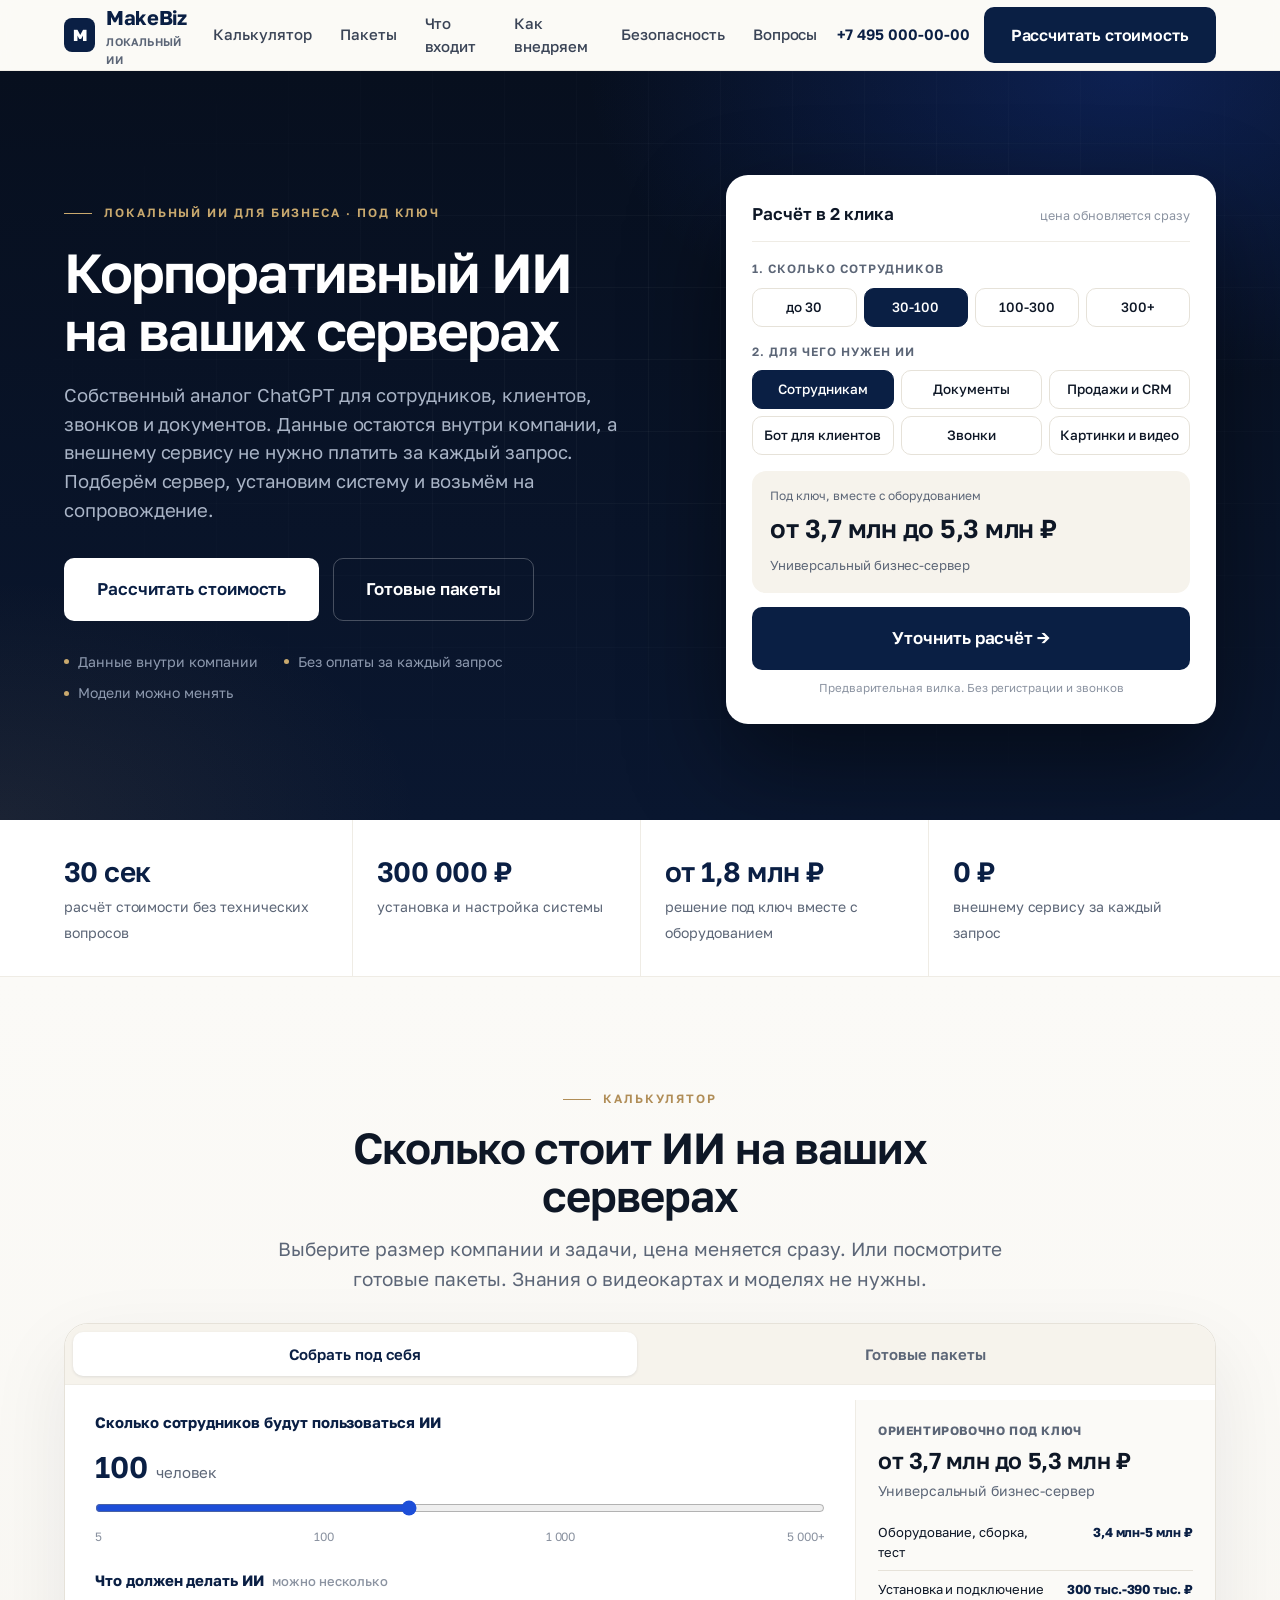
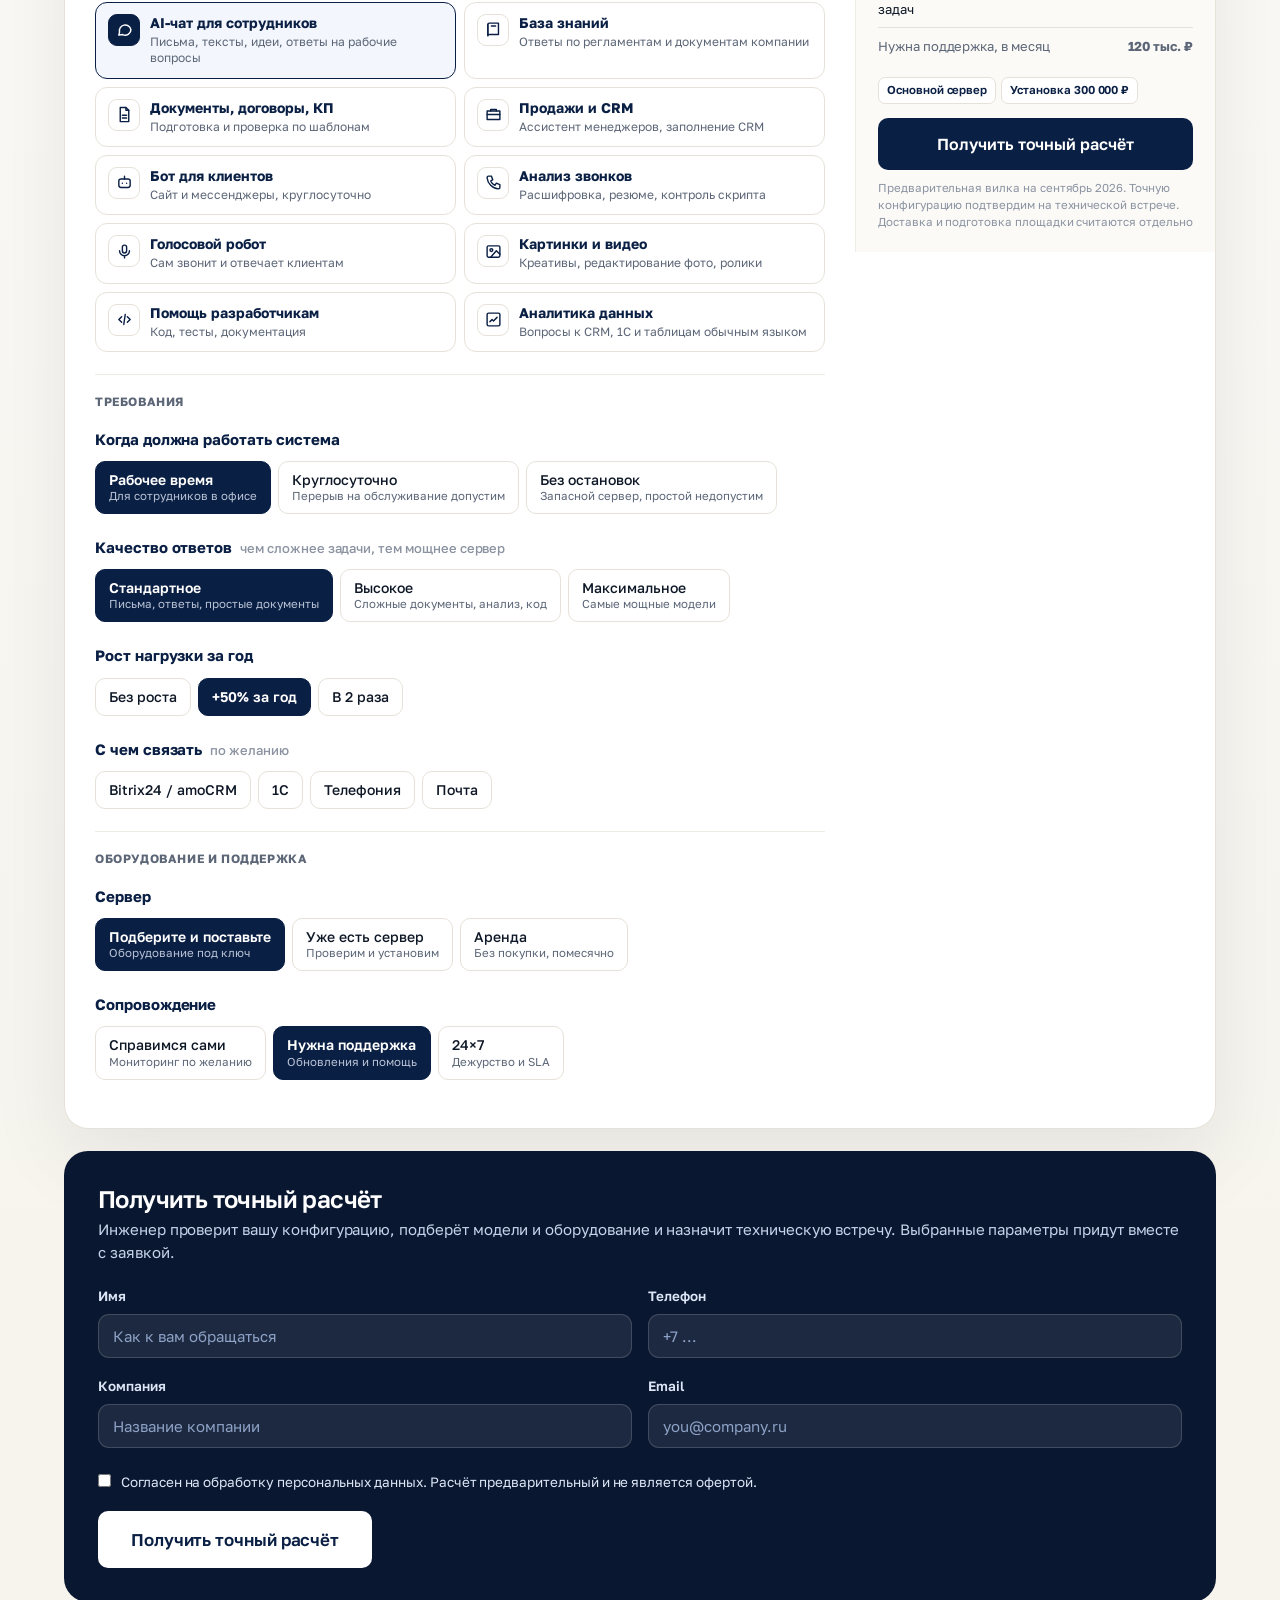
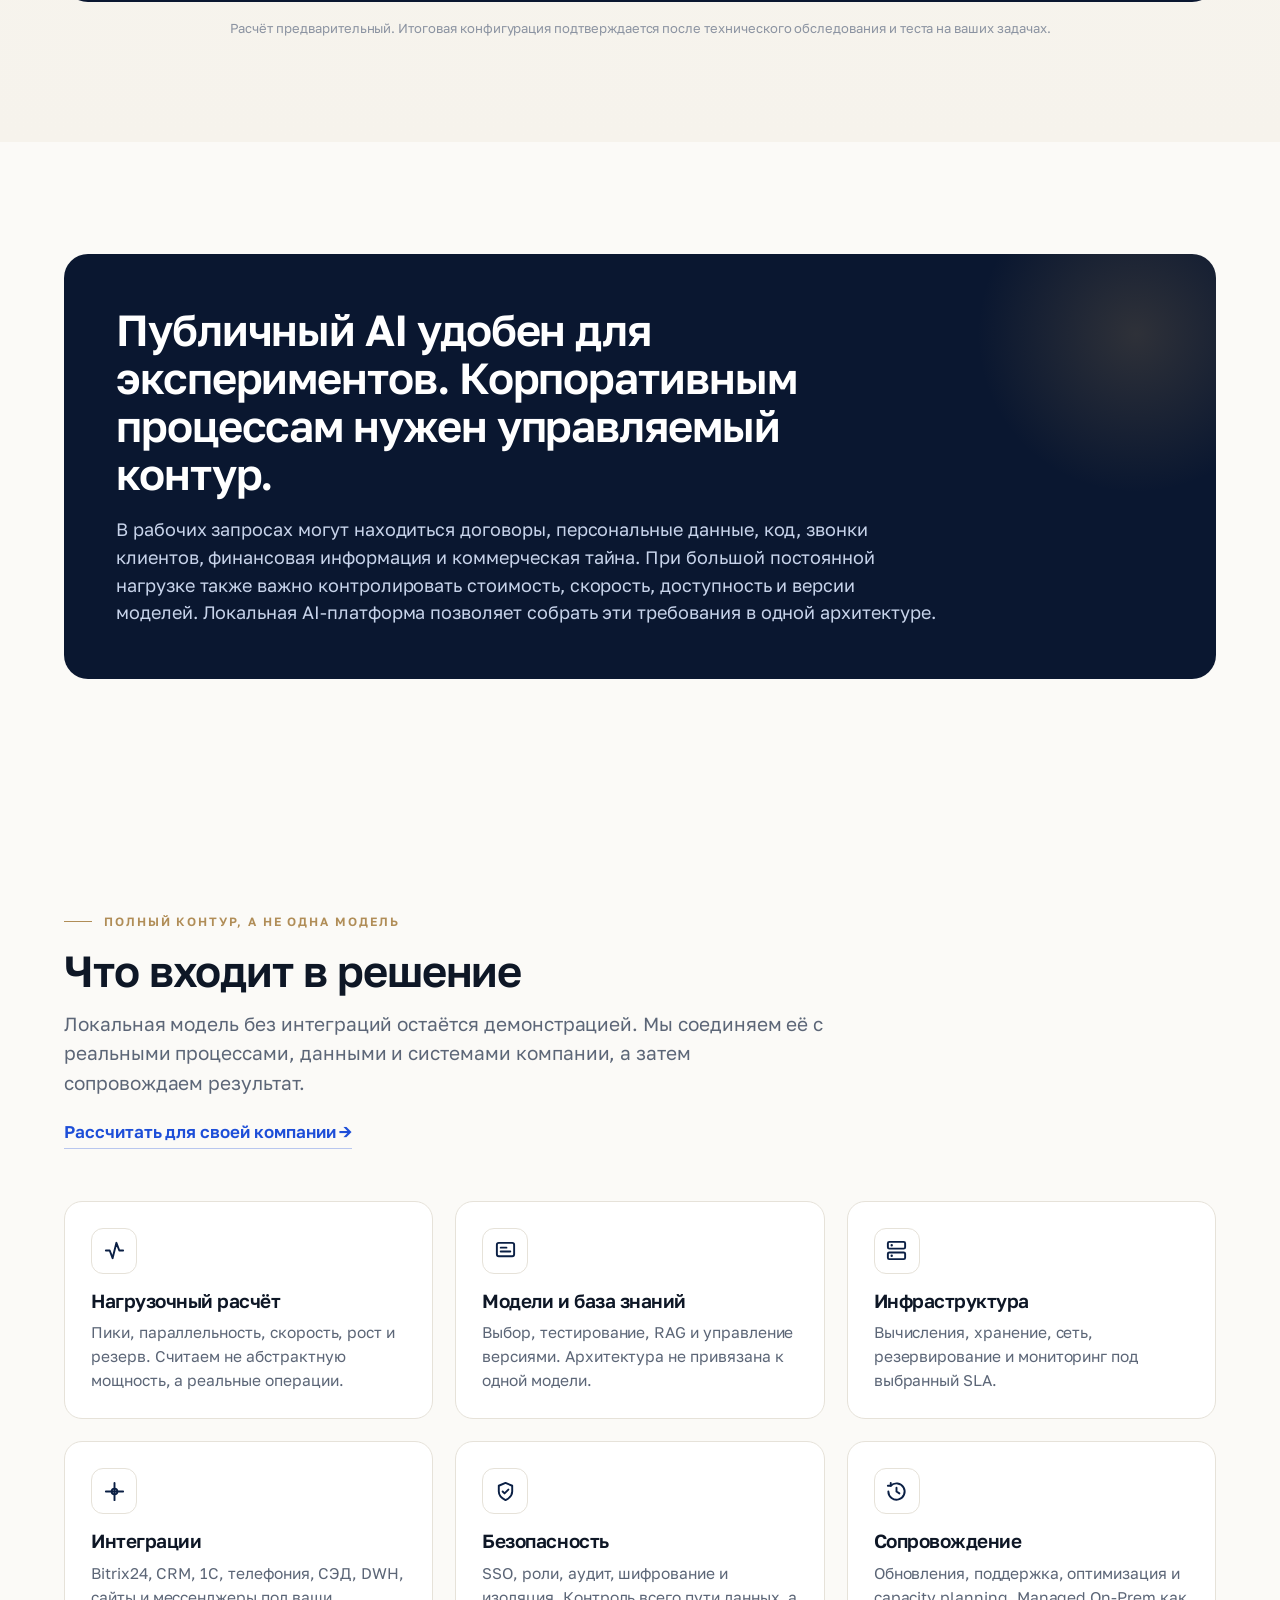
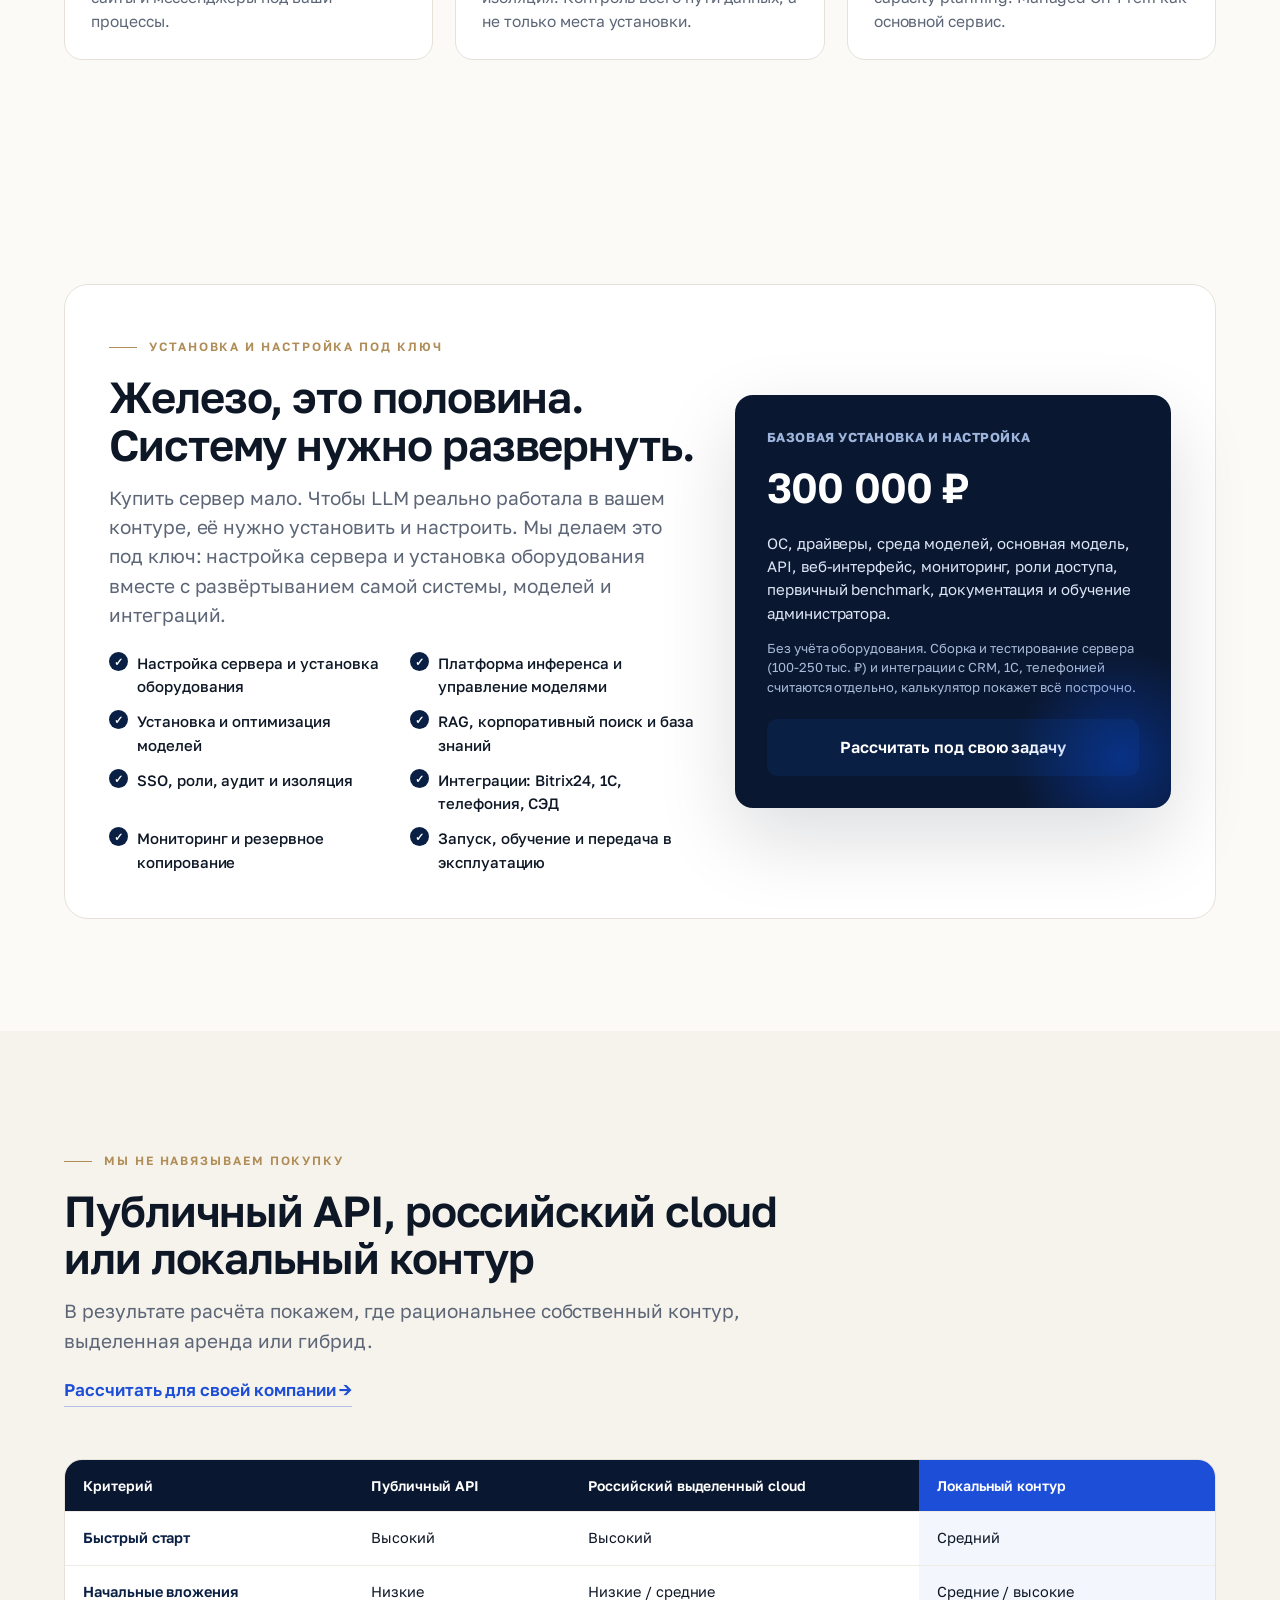
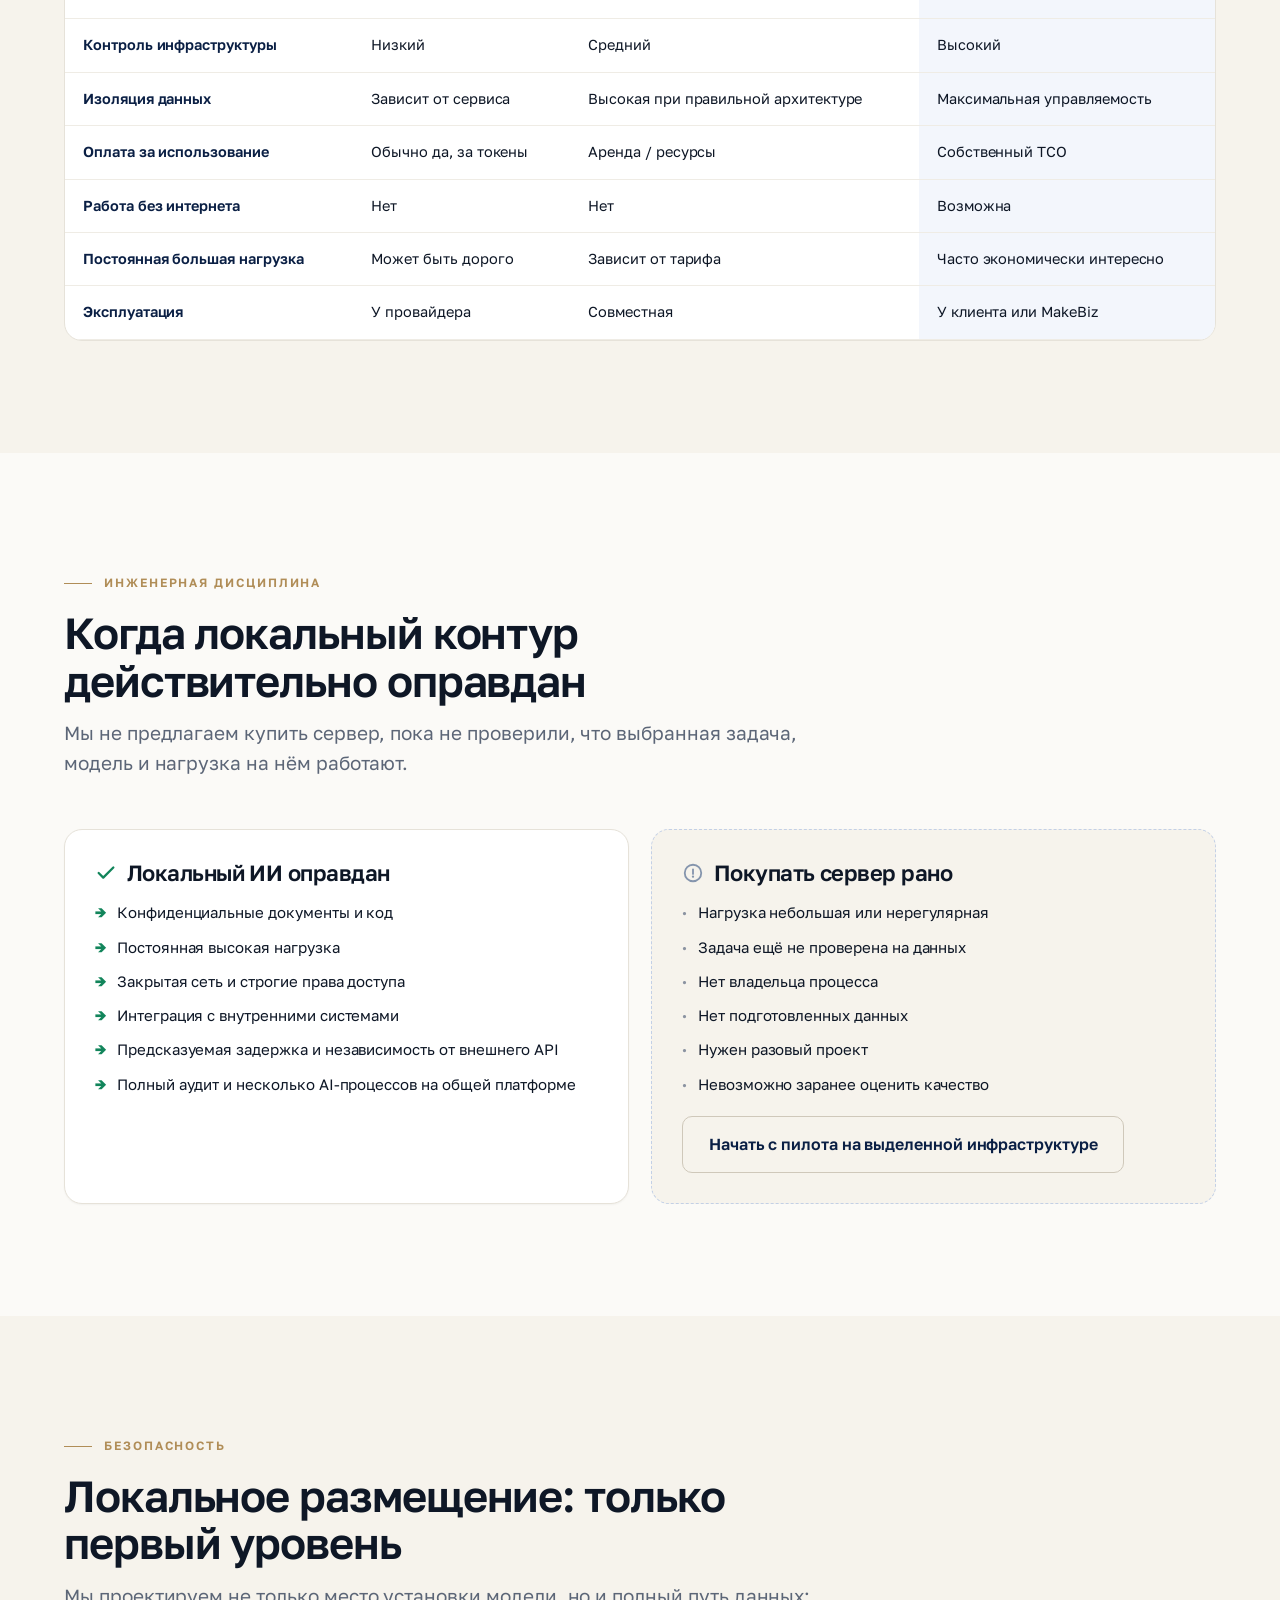
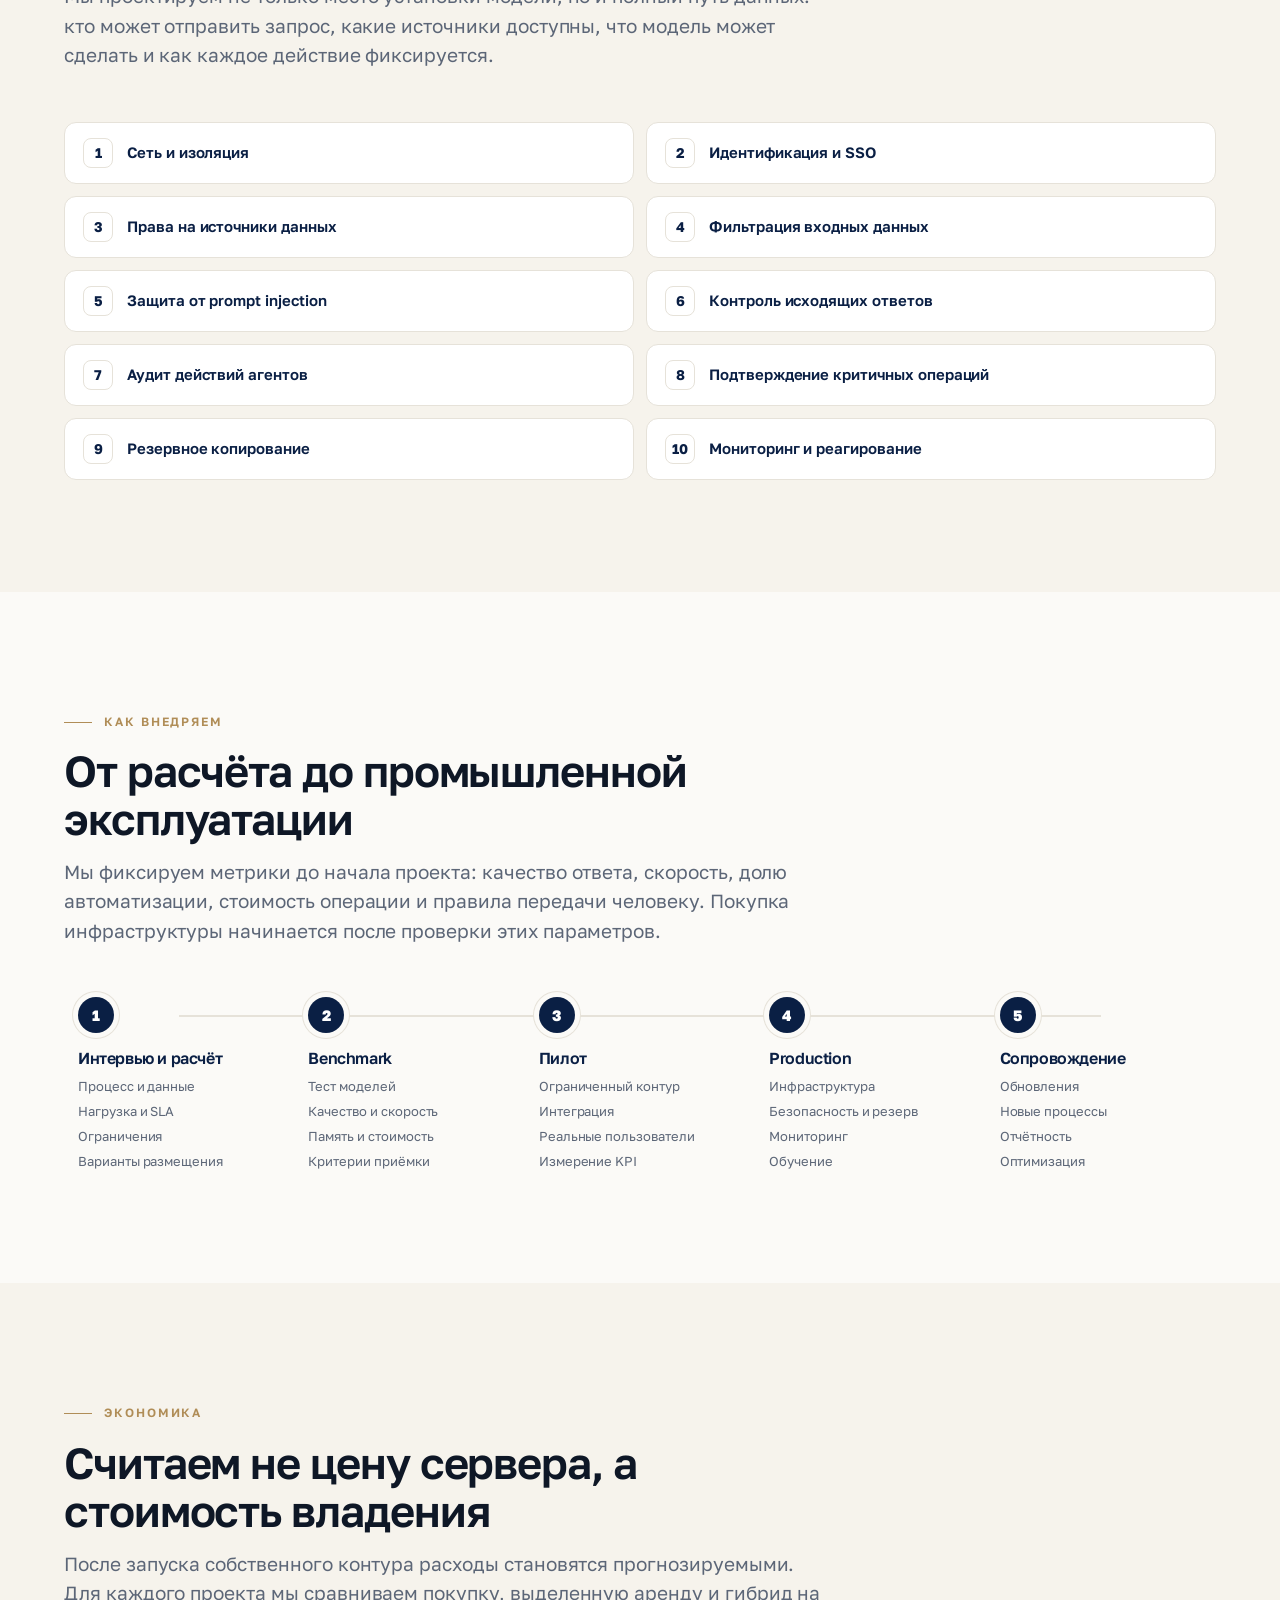
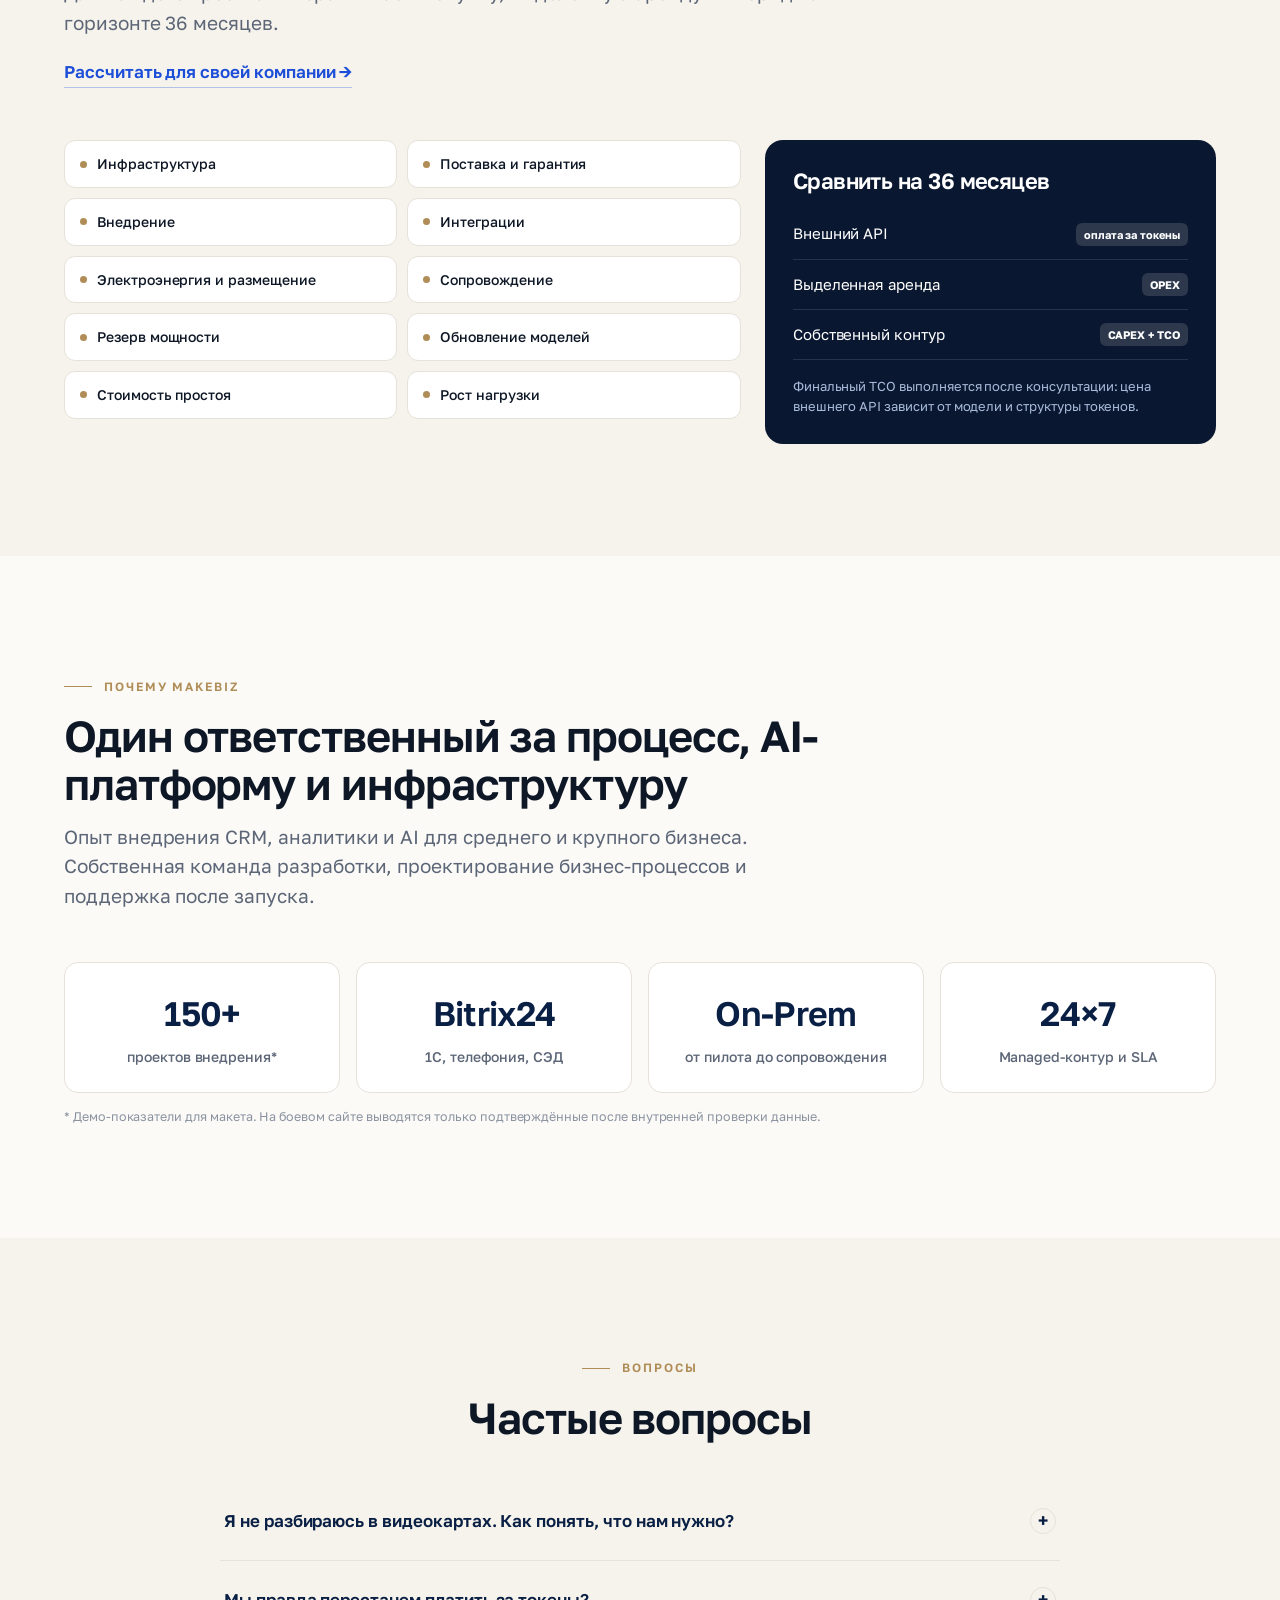
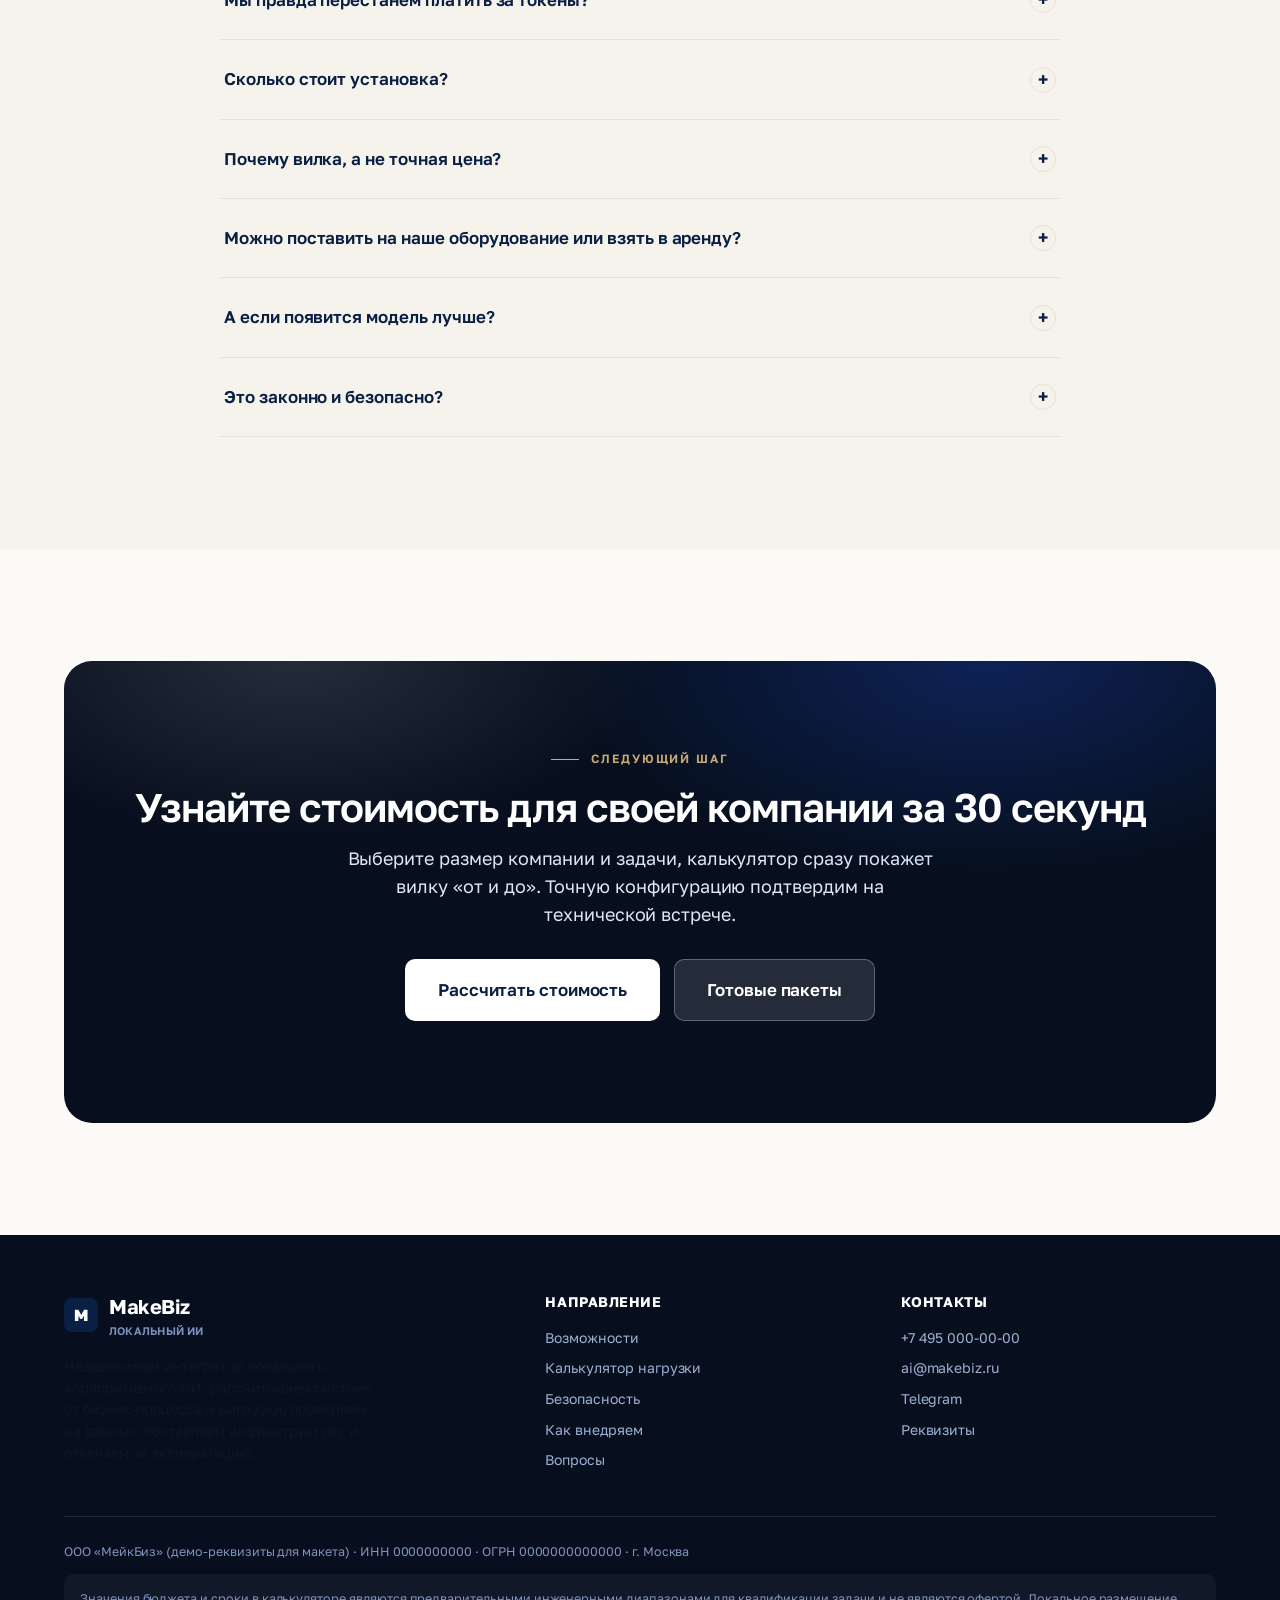
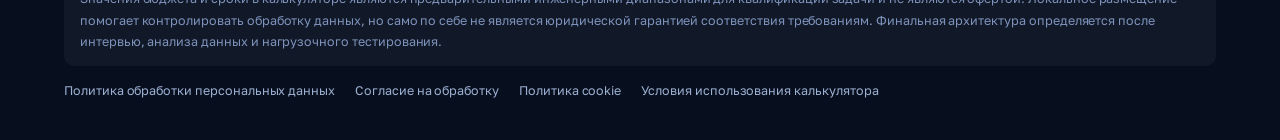
==== commit 55db0e4c: "Редизайн: премиальный стиль, мини-калькулятор в первом экране, кнопки расчёта по всей странице" ====
--- a/public/index.html
+++ b/public/index.html
@@ -634,6 +634,133 @@
 
 .fade{animation:fade .3s ease}
 @keyframes fade{from{opacity:0;transform:translateY(6px)}to{opacity:1;transform:none}}
+
+/* ================= PREMIUM THEME v4 ================= */
+:root{--navy:#0A1F44;--navy-2:#12306A;--navy-ink:#070F1E;--accent:#1D4ED8;--accent-600:#1E40AF;--accent-soft:#EEF2FB;
+ --ink:#0E1726;--muted:#5C6677;--muted-2:#8B93A1;--line:#E6E2D9;--line-2:#EFECE5;--bg:#FFFFFF;--bg-soft:#F6F3EC;--gold:#B08D57;
+ --radius:18px;--radius-lg:24px;--shadow:0 1px 2px rgba(14,23,38,.04),0 18px 44px rgba(14,23,38,.07);--shadow-sm:0 1px 2px rgba(14,23,38,.04);--shadow-lg:0 30px 80px rgba(7,15,30,.14)}
+body{background:#FBFAF7;color:var(--ink);letter-spacing:-.003em}
+h1,h2,h3,h4{font-weight:600;letter-spacing:-.025em;color:var(--ink)}
+h2{font-size:clamp(30px,3.4vw,46px);font-weight:600;line-height:1.1}
+h3{font-weight:600}
+.eyebrow{background:none;padding:0;border-radius:0;color:var(--gold);letter-spacing:.16em;font-size:12px;font-weight:600;gap:12px}
+.eyebrow::before{content:"";width:28px;height:1px;background:currentColor;display:inline-block}
+.section{padding:112px 0}
+.section--soft{background:var(--bg-soft)}
+.section-head{margin-bottom:52px}
+.section-head p,.lead{color:var(--muted)}
+.btn{border-radius:10px;font-weight:600;letter-spacing:-.005em}
+.btn-primary{background:var(--navy);box-shadow:none}
+.btn-primary:hover{background:var(--accent);box-shadow:0 10px 24px rgba(29,78,216,.22);transform:none}
+.btn-ghost{background:transparent;border-color:#CFC8BA;color:var(--navy)}
+.btn-ghost:hover{border-color:var(--navy);color:var(--navy);background:transparent}
+.btn-navy{background:var(--navy)}
+header{background:rgba(251,250,247,.9);border-bottom:1px solid var(--line-2)}
+.logo{font-weight:700}.logo .mark{background:var(--navy);border-radius:8px}
+.nav-links a{color:#3A4456;font-weight:500}
+.card{box-shadow:none;border-color:var(--line);border-radius:var(--radius)}
+.card:hover{transform:none;box-shadow:var(--shadow);border-color:#D8D2C4}
+.card .ci{background:transparent;border:1px solid var(--line);color:var(--navy);border-radius:12px}
+.sec-cta{display:inline-flex;margin-top:22px;font-weight:600;color:var(--accent);border-bottom:1px solid rgba(29,78,216,.3);padding-bottom:2px}
+.sec-cta:hover{border-color:var(--accent)}
+/* hero */
+.hero{background:radial-gradient(900px 520px at 88% 0%,rgba(29,78,216,.28),transparent 60%),radial-gradient(700px 400px at 0% 100%,rgba(176,141,87,.10),transparent 60%),linear-gradient(180deg,#070F1E 0%,#0A1730 100%);padding:104px 0 96px;border-bottom:none;position:relative;overflow:hidden}
+.hero::before{content:"";position:absolute;inset:0;background-image:linear-gradient(rgba(255,255,255,.035) 1px,transparent 1px),linear-gradient(90deg,rgba(255,255,255,.035) 1px,transparent 1px);background-size:72px 72px;-webkit-mask-image:radial-gradient(ellipse at 60% 40%,#000 20%,transparent 75%);mask-image:radial-gradient(ellipse at 60% 40%,#000 20%,transparent 75%);pointer-events:none}
+.hero .wrap{position:relative}
+.hero-grid{grid-template-columns:1.1fr .9fr;gap:64px}
+.hero .eyebrow{color:#C9A96E}
+.hero h1{color:#fff;font-size:clamp(38px,5.2vw,66px);font-weight:600;line-height:1.04;letter-spacing:-.035em;margin:22px 0 22px}
+.hero .lead{color:#A9B4C6;font-size:18.5px;max-width:560px;margin-bottom:34px}
+.hero .btn-primary{background:#fff;color:var(--navy)}
+.hero .btn-primary:hover{background:#E8EDF7;color:var(--navy);box-shadow:none}
+.hero .btn-ghost{border-color:rgba(255,255,255,.25);color:#fff}
+.hero .btn-ghost:hover{border-color:#fff;color:#fff}
+.hero-points{display:flex;flex-wrap:wrap;gap:10px 26px;margin-top:30px}
+.hero-points span{font-size:14px;color:#8E9AAF;display:flex;align-items:center;gap:9px}
+.hero-points span::before{content:"";width:5px;height:5px;border-radius:50%;background:#C9A96E}
+.hero-calc{background:#fff;border-radius:22px;padding:26px;box-shadow:0 40px 100px rgba(0,0,0,.45);color:var(--ink)}
+.hc-top{display:flex;justify-content:space-between;align-items:baseline;margin-bottom:18px;padding-bottom:14px;border-bottom:1px solid var(--line-2)}
+.hc-top b{font-size:17px;font-weight:600;color:var(--ink)}.hc-top i{font-style:normal;font-size:12.5px;color:var(--muted-2)}
+.hc-q{font-size:12px;font-weight:600;letter-spacing:.08em;text-transform:uppercase;color:var(--muted);margin:4px 0 9px}
+.hc-o{display:grid;grid-template-columns:repeat(4,1fr);gap:7px;margin-bottom:16px}
+.hc-o.t{grid-template-columns:repeat(3,1fr)}
+.hc-o button{font-family:inherit;font-size:13.5px;font-weight:500;background:#fff;color:var(--ink);border:1px solid var(--line);border-radius:10px;padding:10px 6px;cursor:pointer;transition:.12s;line-height:1.25}
+.hc-o button:hover{border-color:#BDB5A6}
+.hc-o button.on{background:var(--navy);border-color:var(--navy);color:#fff}
+.hc-res{background:var(--bg-soft);border-radius:14px;padding:16px 18px;margin:6px 0 14px}
+.hc-res small{display:block;font-size:12px;color:var(--muted)}
+.hc-res b{display:block;font-size:26px;font-weight:600;letter-spacing:-.02em;color:var(--ink);margin:3px 0 2px}
+.hc-res span{font-size:13px;color:var(--muted)}
+.hero-calc .btn{width:100%}
+.hc-fine{font-size:11.5px;color:var(--muted-2);margin-top:10px;text-align:center}
+/* strip */
+.strip{background:#fff;border-bottom:1px solid var(--line-2)}
+.strip-grid{display:grid;grid-template-columns:repeat(4,1fr)}
+.strip-grid>div{padding:30px 24px;border-left:1px solid var(--line-2)}
+.strip-grid>div:first-child{border-left:none;padding-left:0}
+.strip b{display:block;font-size:28px;font-weight:600;letter-spacing:-.02em;color:var(--navy)}
+.strip span{font-size:14px;color:var(--muted)}
+/* calc */
+.calc-section{background:linear-gradient(180deg,#FBFAF7 0%,#F6F3EC 100%);padding:104px 0}
+.calc2{border-color:var(--line);box-shadow:0 30px 80px rgba(14,23,38,.08);border-radius:24px}
+.seg{background:#F6F3EC;border-bottom-color:var(--line-2);padding:8px}
+.seg button{font-weight:600;border-radius:10px}
+.seg button.on{border-color:transparent;background:#fff;color:var(--navy);box-shadow:0 1px 3px rgba(14,23,38,.1)}
+.c2-right{background:#FBFAF7}
+.emp b{font-weight:600;color:var(--navy)}
+.c2-res .p{font-weight:600;letter-spacing:-.02em;color:var(--ink)}
+.t2{border-width:1px;border-radius:12px}.t2i{background:transparent;border:1px solid var(--line);color:var(--navy)}
+.t2.on{background:#F3F6FC;border-color:var(--navy)}.t2.on .t2i{background:var(--navy);border-color:var(--navy);color:#fff}
+.chip{border-width:1px}.chip.on{background:var(--navy);border-color:var(--navy);color:#fff}.chip.on small{color:#B9C3D6}
+.pk2{border-width:1px}.pk2.on{border-color:var(--navy);background:#F3F6FC}.pk2 .pr{font-weight:600;color:var(--navy)}.pk2 .tag{background:var(--gold)}
+.ad2{border-width:1px}.ad2.on{border-color:var(--navy);background:#F3F6FC}
+.lead-form{background:#0A1730;border-radius:24px}
+.lead-form h3{font-weight:600}
+/* other blocks */
+.problem-box{background:#0A1730;border-radius:24px}
+.problem-box::after{background:radial-gradient(circle,rgba(176,141,87,.22),transparent 70%)}
+.setup-section{background:#fff;border-color:var(--line)}
+.setup-price{background:#0A1730}.sp-num{font-weight:600}
+.setup-list li::before{background:var(--navy)}
+table.cmp thead th{background:#0A1730}
+table.cmp .hl-col{background:#F3F6FC}
+.layer .ln{background:transparent;border:1px solid var(--line);color:var(--navy)}
+.layer{border-color:var(--line)}.layer:hover{transform:none;border-color:#CFC8BA}
+.tl-step .dot{background:var(--navy);box-shadow:0 0 0 5px #FBFAF7,0 0 0 6px var(--line)}
+.tco-card{background:#0A1730}
+.stat .n{font-weight:600;color:var(--navy)}
+.stat{border-color:var(--line)}
+.econ-item{border-color:var(--line)}.econ-item .d{background:var(--gold)}
+.final-cta{background:radial-gradient(700px 360px at 80% 0%,rgba(29,78,216,.3),transparent 60%),#070F1E;border-radius:28px;padding:80px 52px}
+.final-cta .eyebrow{color:#C9A96E;justify-content:center}
+.final-cta h2{margin-top:16px}
+.final-cta .btn-primary{background:#fff;color:var(--navy)}
+.final-cta .btn-primary:hover{background:#E8EDF7}
+.faq-q{font-weight:600}.faq-q .fx{background:transparent;border:1px solid var(--line);color:var(--navy)}
+footer{background:#070F1E}
+.hero-calc .btn-primary{background:var(--navy);color:#fff}
+.hero-calc .btn-primary:hover{background:var(--accent);color:#fff}
+.hero h1{font-size:clamp(36px,4.3vw,58px)}
+.c2-res .p{font-size:23px}
+.lead-form .btn-primary{background:#fff;color:var(--navy)}
+.lead-form .btn-primary:hover{background:#E8EDF7;color:var(--navy)}
+.problem-box .eyebrow,.setup-price .eyebrow{color:#C9A96E}
+/* floating CTA */
+.float-cta{position:fixed;right:24px;bottom:24px;z-index:65;background:var(--navy);color:#fff;font-weight:600;padding:15px 22px;border-radius:12px;box-shadow:0 16px 40px rgba(7,15,30,.28);opacity:0;transform:translateY(12px);pointer-events:none;transition:.25s}
+.float-cta.show{opacity:1;transform:none;pointer-events:auto}
+.float-cta:hover{background:var(--accent)}
+@media(max-width:920px){
+  .hero-grid{grid-template-columns:1fr;gap:40px}.hero{padding:72px 0 64px}
+  .strip-grid{grid-template-columns:1fr 1fr}.strip-grid>div{border-left:none;padding:20px 0;border-top:1px solid var(--line-2)}
+  .strip-grid>div:nth-child(-n+2){border-top:none}
+}
+@media(max-width:640px){
+  .section{padding:72px 0}.hc-o{grid-template-columns:1fr 1fr}.hc-o.t{grid-template-columns:1fr 1fr}
+  .hero-calc{padding:20px}.float-cta{left:16px;right:16px;bottom:16px;text-align:center}
+  .final-cta{padding:48px 22px}.strip b{font-size:22px}
+  .hero-cta .btn{width:100%}.hero .lead{font-size:16.5px}
+}
+
 </style>
 </head>
 <body>
@@ -646,98 +773,53 @@
       <span>MakeBiz<small>Локальный ИИ</small></span>
     </a>
     <nav class="nav-links">
-      <a href="#vozmozhnosti">Возможности</a>
       <a href="#calc">Калькулятор</a>
+      <a href="#calc" data-open-packs>Пакеты</a>
+      <a href="#scenarii">Что входит</a>
+      <a href="#kak">Как внедряем</a>
       <a href="#security">Безопасность</a>
-      <a href="#kak">Как внедряем</a>
-      <a href="#scenarii">Сценарии</a>
       <a href="#faq">Вопросы</a>
     </nav>
     <div class="nav-cta">
       <span class="nav-phone">+7 495 000-00-00</span>
-      <a href="#calc" class="btn btn-primary">Рассчитать конфигурацию</a>
+      <a href="#calc" class="btn btn-primary">Рассчитать стоимость</a>
       <button class="burger" id="burger" aria-label="Меню"><span></span><span></span><span></span></button>
     </div>
   </div>
 </header>
 <div class="mobile-menu" id="mobileMenu">
-  <a href="#vozmozhnosti">Возможности</a>
   <a href="#calc">Калькулятор</a>
+  <a href="#calc" data-open-packs>Готовые пакеты</a>
+  <a href="#scenarii">Что входит</a>
+  <a href="#kak">Как внедряем</a>
   <a href="#security">Безопасность</a>
-  <a href="#kak">Как внедряем</a>
-  <a href="#scenarii">Сценарии</a>
   <a href="#faq">Вопросы</a>
-  <a href="#calc" class="btn btn-primary">Рассчитать конфигурацию</a>
+  <a href="#calc" class="btn btn-primary">Рассчитать стоимость</a>
 </div>
 
 <!-- ============ HERO ============ -->
 <section class="hero" id="top">
   <div class="wrap hero-grid">
-    <div>
-      <span class="eyebrow">Локальная LLM и AI-инфраструктура под ключ</span>
-      <h1>Корпоративный ИИ на ваших серверах</h1>
-      <p class="lead">Разворачиваем локальные LLM и AI-сервисы для сотрудников, клиентов, звонков, документов, изображений и видео. Рассчитываем инфраструктуру под реальную нагрузку, интегрируем с вашими системами и сопровождаем в production.</p>
+    <div class="hero-copy">
+      <span class="eyebrow">Локальный ИИ для бизнеса · под ключ</span>
+      <h1>Корпоративный ИИ<br>на ваших серверах</h1>
+      <p class="lead">Собственный аналог ChatGPT для сотрудников, клиентов, звонков и документов. Данные остаются внутри компании, а внешнему сервису не нужно платить за каждый запрос. Подберём сервер, установим систему и возьмём на сопровождение.</p>
       <div class="hero-cta">
-        <a href="#calc" class="btn btn-primary btn-lg">Рассчитать конфигурацию</a>
-        <a href="#final" class="btn btn-ghost btn-lg">Обсудить пилот</a>
+        <a href="#calc" class="btn btn-primary btn-lg">Рассчитать стоимость</a>
+        <a href="#calc" class="btn btn-ghost btn-lg" data-open-packs>Готовые пакеты</a>
       </div>
-      <div class="hero-note">
-        <svg width="16" height="16" viewBox="0 0 24 24" fill="none"><circle cx="12" cy="12" r="9" stroke="currentColor" stroke-width="2"/><path d="M12 7v5l3 2" stroke="currentColor" stroke-width="2" stroke-linecap="round"/></svg>
-        Расчёт за 30 секунд. Названия оборудования не требуются
-      </div>
-      <ul class="markers">
-        <li><span class="ic">✓</span> Данные в выбранном контуре, внешние вызовы можно ограничить</li>
-        <li><span class="ic">✓</span> Без внешней тарификации за каждый токен</li>
-        <li><span class="ic">✓</span> Несколько моделей в одной платформе, замена без перестройки</li>
-        <li><span class="ic">✓</span> Интеграция с CRM, 1С, телефонией и документами</li>
-        <li><span class="ic">✓</span> Установка и настройка системы от 300 000 ₽ (без учёта железа)</li>
-      </ul>
-    </div>
-    <div class="hero-visual">
-      <div class="panel-card">
-        <div class="pc-head">
-          <div class="pc-title"><span class="pc-dot"></span> AI-контур компании</div>
-          <span class="pc-tag">ON-PREM</span>
-        </div>
-        <div class="node-row">
-          <div class="node"><div class="nl">Текстовый пул</div><div class="nv">2 узла</div><div class="bar"><i style="width:72%"></i></div></div>
-          <div class="node"><div class="nl">Речь / real-time</div><div class="nv">1 узел</div><div class="bar"><i style="width:54%"></i></div></div>
-        </div>
-        <div class="node-row">
-          <div class="node"><div class="nl">Данные и RAG</div><div class="nv">Индекс + поиск</div><div class="bar"><i style="width:63%"></i></div></div>
-          <div class="node"><div class="nl">Резерв</div><div class="nv">N+1</div><div class="bar"><i style="width:40%"></i></div></div>
-        </div>
-        <div class="flow">
-          <div class="f">Запрос<b>SSO + роли</b></div>
-          <span class="arw">→</span>
-          <div class="f">Контур<b>LLM + RAG</b></div>
-          <span class="arw">→</span>
-          <div class="f">Действие<b>CRM · 1С</b></div>
-        </div>
-      </div>
-    </div>
+      <div class="hero-points"><span>Данные внутри компании</span><span>Без оплаты за каждый запрос</span><span>Модели можно менять</span></div>
+    </div>
+    <div class="hero-calc" id="heroCalc"></div>
   </div>
 </section>
 
-<!-- ============ PROBLEM ============ -->
-<section class="section">
-  <div class="wrap">
-    <div class="problem-box">
-      <h2>Публичный AI удобен для экспериментов. Корпоративным процессам нужен управляемый контур.</h2>
-      <p>В рабочих запросах могут находиться договоры, персональные данные, код, звонки клиентов, финансовая информация и коммерческая тайна. При большой постоянной нагрузке также важно контролировать стоимость, скорость, доступность и версии моделей. Локальная AI-платформа позволяет собрать эти требования в одной архитектуре.</p>
-    </div>
-  </div>
-</section>
-
-<!-- ============ CATEGORIES / process-first ============ -->
-<section class="section section--soft" id="vozmozhnosti">
-  <div class="wrap">
-    <div class="section-head">
-      <span class="eyebrow">Начните не с модели, а с процесса</span>
-      <h2>Выберите, что должен делать ИИ</h2>
-      <p>Укажите, что вы хотите автоматизировать. Калькулятор сам определит, какие типы вычислений, хранения, резервирования и интеграций потребуются.</p>
-    </div>
-    <div class="cat-grid" id="catGrid"><!-- rendered by JS --></div>
+<section class="strip">
+  <div class="wrap strip-grid">
+    <div><b>30 сек</b><span>расчёт стоимости без технических вопросов</span></div>
+    <div><b>300 000 ₽</b><span>установка и настройка системы</span></div>
+    <div><b>от 1,8 млн ₽</b><span>решение под ключ вместе с оборудованием</span></div>
+    <div><b>0 ₽</b><span>внешнему сервису за каждый запрос</span></div>
   </div>
 </section>
 
@@ -745,7 +827,7 @@
 <section class="calc-section" id="calc">
   <div class="wrap">
     <div class="section-head" style="text-align:center;margin:0 auto 30px">
-      <span class="eyebrow">Калькулятор локального ИИ</span>
+      <span class="eyebrow">Калькулятор</span>
       <h2>Сколько стоит ИИ на ваших серверах</h2>
       <p style="margin:0 auto">Выберите размер компании и задачи, цена меняется сразу. Или посмотрите готовые пакеты. Знания о видеокартах и моделях не нужны.</p>
     </div>
@@ -766,6 +848,16 @@
 </section>
 <div class="c2bar" id="c2Bar"></div>
 
+<!-- ============ PROBLEM ============ -->
+<section class="section">
+  <div class="wrap">
+    <div class="problem-box">
+      <h2>Публичный AI удобен для экспериментов. Корпоративным процессам нужен управляемый контур.</h2>
+      <p>В рабочих запросах могут находиться договоры, персональные данные, код, звонки клиентов, финансовая информация и коммерческая тайна. При большой постоянной нагрузке также важно контролировать стоимость, скорость, доступность и версии моделей. Локальная AI-платформа позволяет собрать эти требования в одной архитектуре.</p>
+    </div>
+  </div>
+</section>
+
 <!-- ============ WHAT'S INCLUDED ============ -->
 <section class="section" id="scenarii">
   <div class="wrap">
@@ -773,6 +865,7 @@
       <span class="eyebrow">Полный контур, а не одна модель</span>
       <h2>Что входит в решение</h2>
       <p>Локальная модель без интеграций остаётся демонстрацией. Мы соединяем её с реальными процессами, данными и системами компании, а затем сопровождаем результат.</p>
+      <a href="#calc" class="sec-cta">Рассчитать для своей компании →</a>
     </div>
     <div class="grid g3">
       <div class="card"><div class="ci"><svg viewBox="0 0 24 24" fill="none"><path d="M3 12h4l3 8 4-16 3 8h4" stroke="currentColor" stroke-width="2" stroke-linecap="round" stroke-linejoin="round"/></svg></div><h3>Нагрузочный расчёт</h3><p>Пики, параллельность, скорость, рост и резерв. Считаем не абстрактную мощность, а реальные операции.</p></div>
@@ -822,6 +915,7 @@
       <span class="eyebrow">Мы не навязываем покупку</span>
       <h2>Публичный API, российский cloud или локальный контур</h2>
       <p>В результате расчёта покажем, где рациональнее собственный контур, выделенная аренда или гибрид.</p>
+      <a href="#calc" class="sec-cta">Рассчитать для своей компании →</a>
     </div>
     <div class="tbl-wrap">
       <table class="cmp">
@@ -925,6 +1019,7 @@
       <span class="eyebrow">Экономика</span>
       <h2>Считаем не цену сервера, а стоимость владения</h2>
       <p>После запуска собственного контура расходы становятся прогнозируемыми. Для каждого проекта мы сравниваем покупку, выделенную аренду и гибрид на горизонте 36 месяцев.</p>
+      <a href="#calc" class="sec-cta">Рассчитать для своей компании →</a>
     </div>
     <div class="econ-grid">
       <div class="econ-list">
@@ -983,15 +1078,18 @@
 <section class="section" id="final">
   <div class="wrap">
     <div class="final-cta">
-      <h2>Получите предварительную архитектуру под вашу нагрузку</h2>
-      <p>Выберите процессы и объёмы. Калькулятор сформирует класс решения, диапазон бюджета и список вопросов для технической команды.</p>
+      <span class="eyebrow">Следующий шаг</span>
+      <h2>Узнайте стоимость для своей компании за 30 секунд</h2>
+      <p>Выберите размер компании и задачи, калькулятор сразу покажет вилку «от и до». Точную конфигурацию подтвердим на технической встрече.</p>
       <div class="hero-cta">
-        <a href="#calc" class="btn btn-primary btn-lg">Начать расчёт</a>
-        <a href="#calc" class="btn btn-ghost btn-lg">Отправить техническое задание</a>
+        <a href="#calc" class="btn btn-primary btn-lg">Рассчитать стоимость</a>
+        <a href="#calc" class="btn btn-ghost btn-lg" data-open-packs>Готовые пакеты</a>
       </div>
     </div>
   </div>
 </section>
+
+<a href="#calc" class="float-cta" id="floatCta">Рассчитать стоимость</a>
 
 <!-- ============ FOOTER ============ -->
 <footer>
@@ -1209,7 +1307,7 @@
 }
 function render(){
   document.querySelectorAll('#calcMode button').forEach(b=>b.classList.toggle('on',b.dataset.mode===S.view));
-  S.view==='packs'?renderPacks():renderCustom();renderRight();
+  S.view==='packs'?renderPacks():renderCustom();renderRight();renderHero();
   try{localStorage.setItem('mb_localai_v3',JSON.stringify({S,PK}));}catch(e){}
 }
 document.getElementById('calcMode').addEventListener('click',e=>{const b=e.target.closest('[data-mode]');if(!b)return;S.view=b.dataset.mode;render();});
@@ -1266,7 +1364,7 @@
   {ic:'chart',t:'Анализировать данные',d:'Вопросы к CRM, 1С и BI обычным языком',tasks:['data']}
 ];
 function renderCatGrid(){
-  const grid=document.getElementById('catGrid');
+  const grid=document.getElementById('catGrid');if(!grid)return;
   grid.innerHTML=CATS.map((c,i)=>'<a class="cat" href="#calc" data-c="'+i+'"><span class="ci">'+IC[c.ic]+'</span><h3>'+c.t+'</h3><p>'+c.d+'</p><span class="go">Посчитать в калькуляторе →</span></a>').join('');
   grid.querySelectorAll('.cat').forEach(el=>el.addEventListener('click',()=>{S.view='custom';CATS[+el.dataset.c].tasks.forEach(t=>{if(!S.tasks.includes(t))S.tasks.push(t);});render();}));
 }
@@ -1287,6 +1385,27 @@
 document.getElementById('burger').onclick=()=>document.getElementById('mobileMenu').classList.toggle('open');
 document.querySelectorAll('#mobileMenu a').forEach(a=>a.onclick=()=>document.getElementById('mobileMenu').classList.remove('open'));
 
+
+/* ---------- мини-калькулятор в первом экране ---------- */
+const HC_EMP=[[3,'до 30'],[6,'30-100'],[9,'100-300'],[12,'300+']];
+const HC_T=[['chat','Сотрудникам'],['docs','Документы'],['sales','Продажи и CRM'],['bot','Бот для клиентов'],['calls','Звонки'],['media','Картинки и видео']];
+function renderHero(){
+  const el=document.getElementById('heroCalc');if(!el)return;
+  const r=calc(S);const near=HC_EMP.reduce((b,x)=>Math.abs(x[0]-S.emp)<Math.abs(b[0]-S.emp)?x:b);
+  el.innerHTML='<div class="hc-top"><b>Расчёт в 2 клика</b><i>цена обновляется сразу</i></div>'+
+   '<div class="hc-q">1. Сколько сотрудников</div><div class="hc-o">'+HC_EMP.map(x=>'<button type="button" data-he="'+x[0]+'" class="'+(x===near?'on':'')+'">'+x[1]+'</button>').join('')+'</div>'+
+   '<div class="hc-q">2. Для чего нужен ИИ</div><div class="hc-o t">'+HC_T.map(x=>'<button type="button" data-ht="'+x[0]+'" class="'+(S.tasks.includes(x[0])?'on':'')+'">'+x[1]+'</button>').join('')+'</div>'+
+   '<div class="hc-res"><small>Под ключ, вместе с оборудованием</small><b>'+(r.indiv.length?'от '+mm(r.lo)+' ₽':rng(r.lo,r.hi))+'</b><span>'+r.title+'</span></div>'+
+   '<a href="#calc" class="btn btn-primary btn-lg">Уточнить расчёт →</a><div class="hc-fine">Предварительная вилка. Без регистрации и звонков</div>';
+}
+document.getElementById('heroCalc').addEventListener('click',e=>{const b=e.target.closest('button');if(!b)return;
+  if(b.dataset.he){S.emp=+b.dataset.he;}
+  if(b.dataset.ht){const k=b.dataset.ht;S.tasks=S.tasks.includes(k)?(S.tasks.length>1?S.tasks.filter(x=>x!==k):S.tasks):[...S.tasks,k];}
+  S.view='custom';render();});
+document.addEventListener('click',e=>{if(e.target.closest('[data-open-packs]')){S.view='packs';render();document.getElementById('mobileMenu').classList.remove('open');}});
+(function(){const fc=document.getElementById('floatCta');if(!fc||!('IntersectionObserver' in window))return;const vis=new Set();
+  const io=new IntersectionObserver(es=>{es.forEach(x=>x.isIntersecting?vis.add(x.target.id):vis.delete(x.target.id));fc.classList.toggle('show',vis.size===0);},{threshold:.02});
+  ['top','calc','final'].forEach(id=>{const el=document.getElementById(id);el&&io.observe(el);});})();
 try{const sv=JSON.parse(localStorage.getItem('mb_localai_v3')||'null');if(sv&&sv.S&&Array.isArray(sv.S.tasks)){S={...S,...sv.S};PK=sv.PK||PK;}}catch(e){}
 renderCatGrid();renderFAQ();render();
 
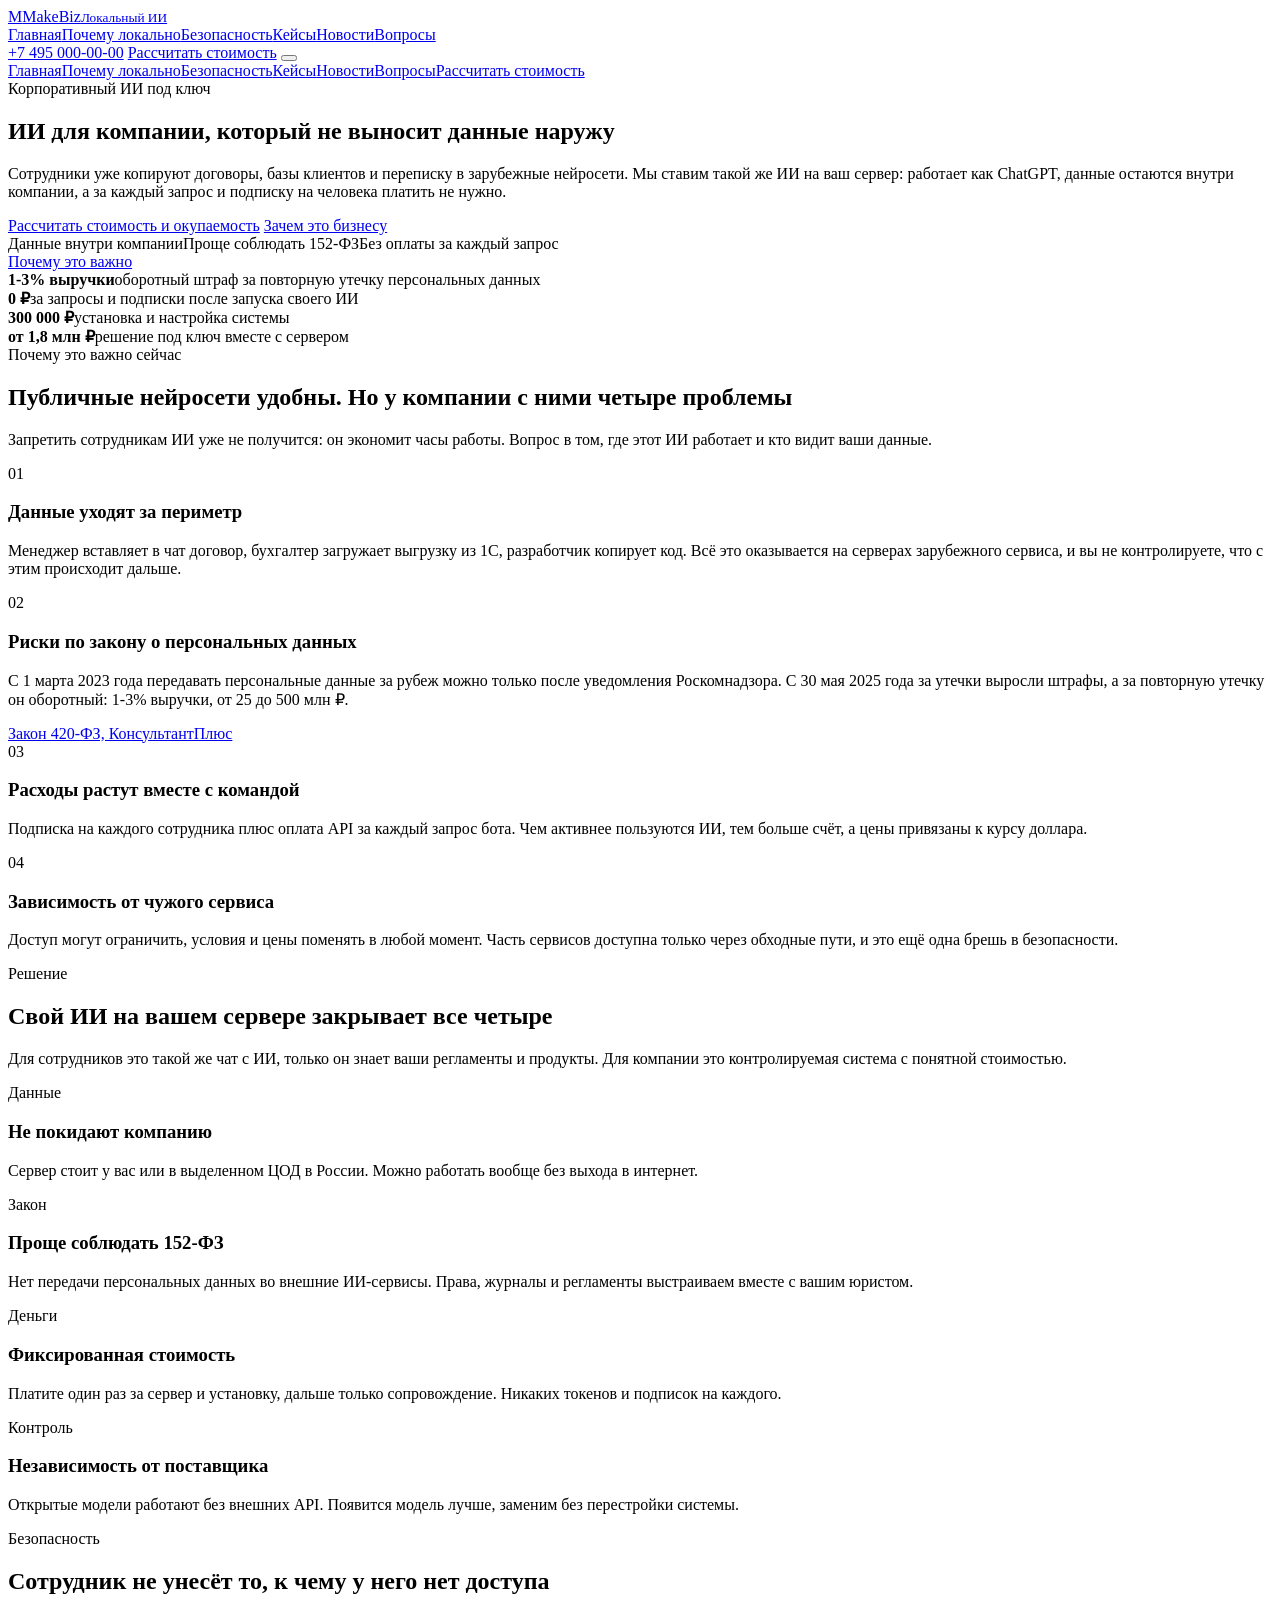
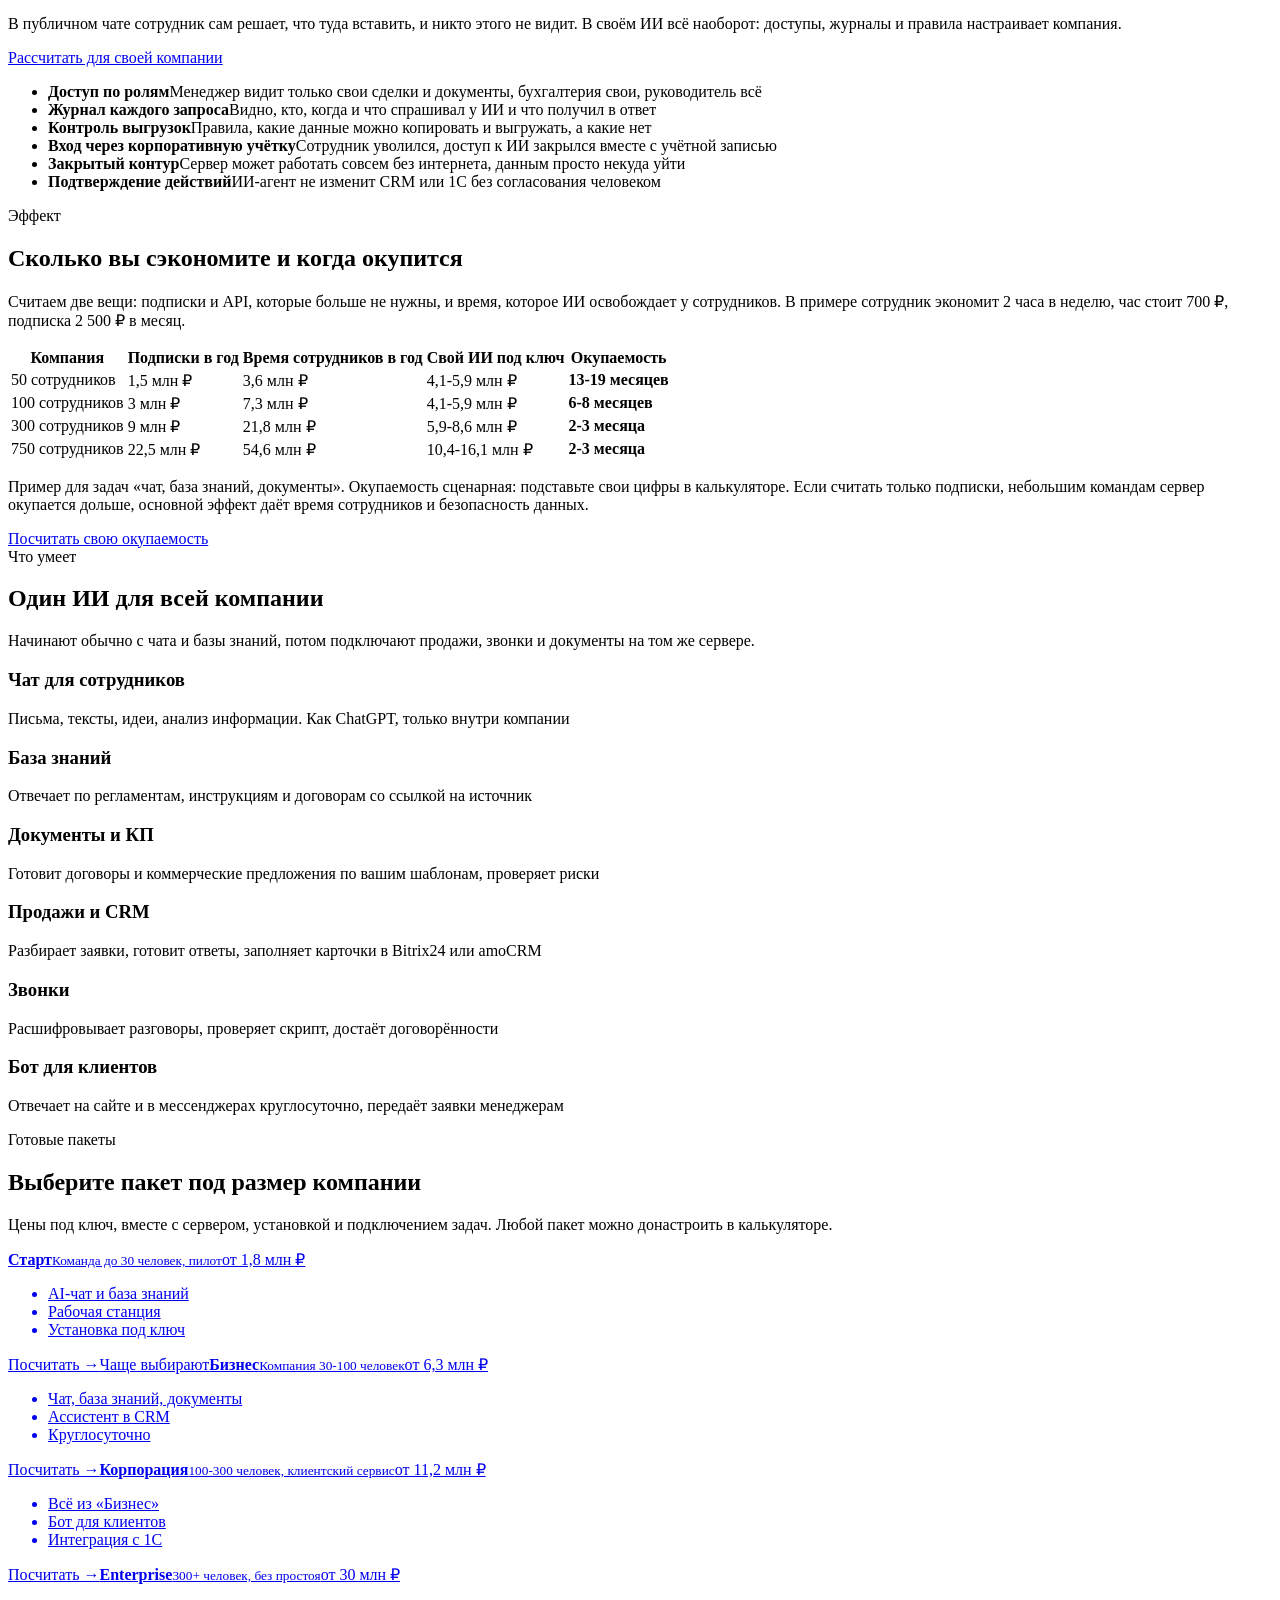
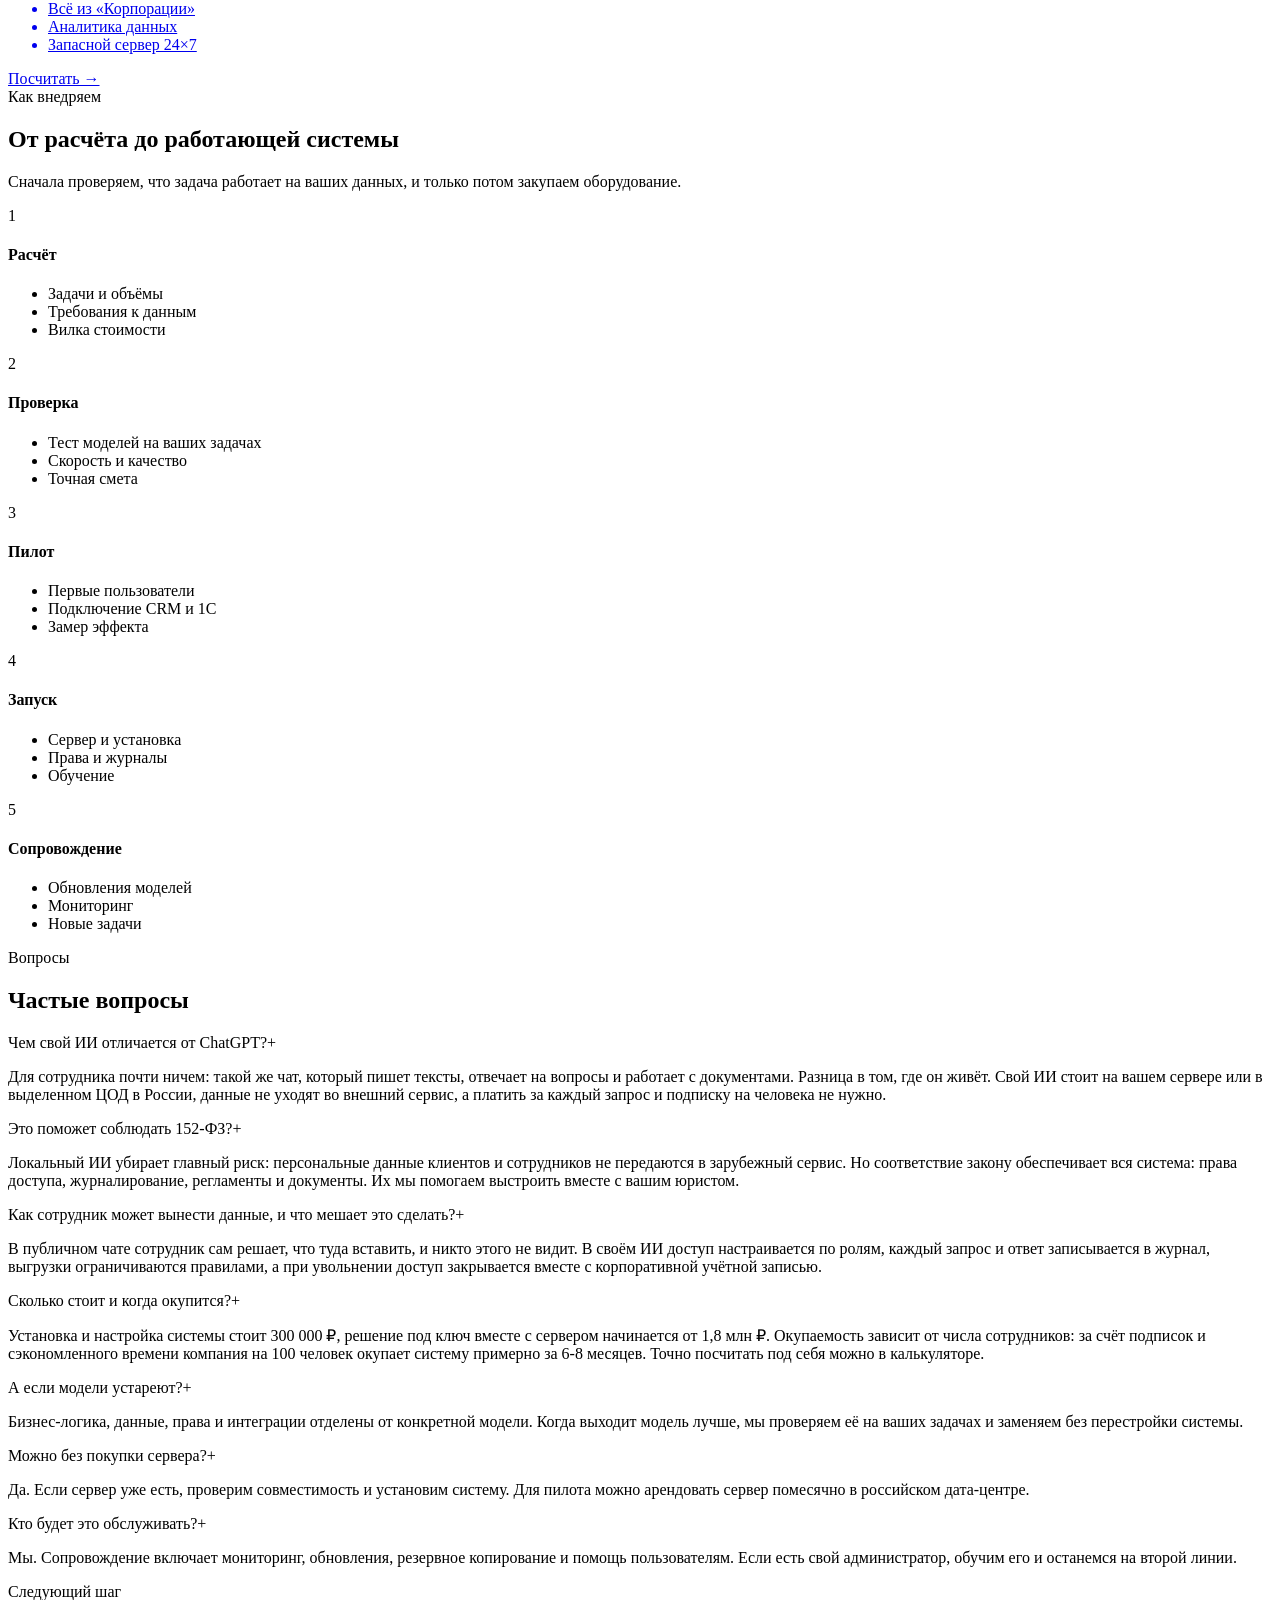
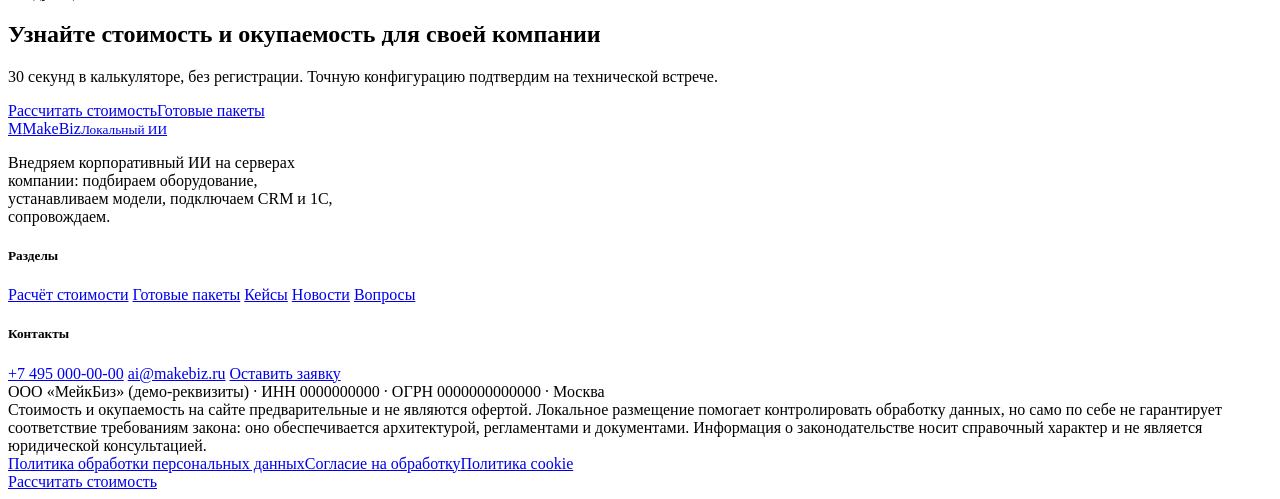
==== commit 5dd39291: "Многостраничный сайт: главная, расчёт, кейсы, новости, окупаемость" ====
--- a/public/index.html
+++ b/public/index.html
@@ -3,1412 +3,216 @@
 <head>
 <meta charset="UTF-8">
 <meta name="viewport" content="width=device-width, initial-scale=1.0">
-<title>Корпоративный ИИ на ваших серверах · MakeBiz</title>
-<meta name="description" content="Разворачиваем локальные LLM и AI-сервисы в контролируемом контуре компании. Рассчитываем инфраструктуру под реальную нагрузку, интегрируем и сопровождаем.">
-<link rel="preconnect" href="https://fonts.googleapis.com">
-<link rel="preconnect" href="https://fonts.gstatic.com" crossorigin>
-<link href="https://fonts.googleapis.com/css2?family=Golos+Text:wght@400;500;600;700;800;900&display=swap" rel="stylesheet">
-<style>
-:root{
-  --navy:#03235F; --navy-2:#0A2E6E; --navy-ink:#061A44;
-  --accent:#074EE8; --accent-600:#0642C4; --accent-soft:#EAF0FE;
-  --ink:#0B1B33; --muted:#5B6B85; --muted-2:#8595AD;
-  --line:#E4EAF3; --line-2:#EEF2F9;
-  --bg:#FFFFFF; --bg-soft:#F5F8FD; --bg-soft2:#EDF2FB;
-  --ok:#12855B; --ok-soft:#E7F5EF; --warn:#B7791F; --warn-soft:#FBF3E3; --danger:#C0392B; --danger-soft:#FBECEA;
-  --radius:16px; --radius-sm:11px; --radius-lg:22px;
-  --shadow:0 1px 2px rgba(6,26,68,.04), 0 12px 34px rgba(6,26,68,.07);
-  --shadow-sm:0 1px 2px rgba(6,26,68,.05), 0 6px 18px rgba(6,26,68,.06);
-  --shadow-lg:0 20px 60px rgba(6,26,68,.14);
-  --maxw:1200px;
-}
-*{box-sizing:border-box;margin:0;padding:0}
-html{scroll-behavior:smooth}
-body{
-  font-family:'Golos Text',-apple-system,BlinkMacSystemFont,'Segoe UI',Roboto,sans-serif;
-  color:var(--ink); background:var(--bg); line-height:1.55;
-  -webkit-font-smoothing:antialiased; font-size:17px;
-}
-a{color:inherit;text-decoration:none}
-img{max-width:100%}
-.wrap{max-width:var(--maxw);margin:0 auto;padding:0 24px}
-.eyebrow{
-  display:inline-flex;align-items:center;gap:8px;
-  font-size:13px;font-weight:600;letter-spacing:.04em;text-transform:uppercase;
-  color:var(--accent);background:var(--accent-soft);
-  padding:7px 14px;border-radius:100px;
-}
-h1,h2,h3,h4{color:var(--navy);line-height:1.14;letter-spacing:-.01em;font-weight:800}
-h2{font-size:clamp(28px,3.6vw,44px);font-weight:800}
-h3{font-size:22px;font-weight:700}
-p{color:var(--ink)}
-.lead{color:var(--muted);font-size:19px}
-.section{padding:88px 0}
-.section--soft{background:var(--bg-soft)}
-.section-head{max-width:760px;margin-bottom:44px}
-.section-head h2{margin:16px 0 14px}
-.section-head p{color:var(--muted);font-size:19px}
-
-/* Buttons */
-.btn{
-  display:inline-flex;align-items:center;justify-content:center;gap:9px;
-  font-family:inherit;font-size:16px;font-weight:600;cursor:pointer;
-  padding:15px 26px;border-radius:12px;border:1px solid transparent;
-  transition:.18s ease;white-space:nowrap;
-}
-.btn-primary{background:var(--accent);color:#fff;box-shadow:0 8px 22px rgba(7,78,232,.24)}
-.btn-primary:hover{background:var(--accent-600);transform:translateY(-1px);box-shadow:0 12px 28px rgba(7,78,232,.3)}
-.btn-ghost{background:#fff;color:var(--navy);border-color:var(--line)}
-.btn-ghost:hover{border-color:var(--accent);color:var(--accent);background:#fff}
-.btn-navy{background:var(--navy);color:#fff}
-.btn-navy:hover{background:var(--navy-2);transform:translateY(-1px)}
-.btn-lg{padding:17px 32px;font-size:17px}
-.btn-block{width:100%}
-.btn:disabled{opacity:.45;cursor:not-allowed;transform:none!important;box-shadow:none}
-
-/* Header */
-header{
-  position:sticky;top:0;z-index:60;background:rgba(255,255,255,.86);
-  backdrop-filter:saturate(180%) blur(14px);border-bottom:1px solid var(--line-2);
-}
-.nav{display:flex;align-items:center;justify-content:space-between;height:70px;gap:20px}
-.logo{display:flex;align-items:center;gap:11px;font-weight:800;font-size:20px;color:var(--navy);letter-spacing:-.02em}
-.logo .mark{
-  width:34px;height:34px;border-radius:9px;
-  background:linear-gradient(135deg,var(--accent),var(--navy));
-  display:flex;align-items:center;justify-content:center;color:#fff;font-weight:800;font-size:16px;
-}
-.logo small{display:block;font-size:11px;font-weight:600;color:var(--muted);letter-spacing:.02em;text-transform:uppercase}
-.nav-links{display:flex;align-items:center;gap:28px}
-.nav-links a{font-size:15px;font-weight:500;color:var(--ink);transition:.15s}
-.nav-links a:hover{color:var(--accent)}
-.nav-cta{display:flex;align-items:center;gap:14px}
-.nav-phone{font-weight:600;font-size:15px;color:var(--navy);white-space:nowrap}
-.burger{display:none;flex-direction:column;gap:5px;background:none;border:none;cursor:pointer;padding:8px}
-.burger span{width:24px;height:2px;background:var(--navy);border-radius:2px;transition:.2s}
-
-/* Hero */
-.hero{position:relative;overflow:hidden;background:
-   radial-gradient(1100px 520px at 78% -10%, #EAF0FE 0%, rgba(234,240,254,0) 60%),
-   linear-gradient(180deg,#fff 0%, var(--bg-soft) 100%);
-   padding:76px 0 70px;border-bottom:1px solid var(--line-2)}
-.hero-grid{display:grid;grid-template-columns:1.05fr .95fr;gap:56px;align-items:center}
-.hero h1{font-size:clamp(34px,4.6vw,56px);font-weight:900;margin:20px 0 20px}
-.hero .lead{max-width:560px;margin-bottom:30px}
-.hero-cta{display:flex;gap:14px;flex-wrap:wrap;margin-bottom:22px}
-.hero-note{font-size:14px;color:var(--muted-2);display:flex;align-items:center;gap:8px}
-.markers{list-style:none;display:grid;gap:12px;margin-top:30px}
-.markers li{display:flex;align-items:flex-start;gap:11px;font-size:15.5px;font-weight:500;color:var(--ink)}
-.markers .ic{flex-shrink:0;width:22px;height:22px;border-radius:50%;background:var(--ok-soft);color:var(--ok);display:flex;align-items:center;justify-content:center;font-size:12px;font-weight:800;margin-top:1px}
-
-/* Hero visual: infra panel */
-.hero-visual{position:relative}
-.panel-card{
-  background:#fff;border:1px solid var(--line);border-radius:var(--radius-lg);
-  box-shadow:var(--shadow-lg);padding:22px;position:relative;overflow:hidden;
-}
-.panel-card::before{content:"";position:absolute;inset:0;background:
-  linear-gradient(180deg,rgba(7,78,232,.03),transparent 40%);pointer-events:none}
-.pc-head{display:flex;align-items:center;justify-content:space-between;margin-bottom:16px}
-.pc-title{font-weight:700;color:var(--navy);font-size:15px;display:flex;align-items:center;gap:9px}
-.pc-dot{width:9px;height:9px;border-radius:50%;background:var(--ok);box-shadow:0 0 0 4px var(--ok-soft)}
-.pc-tag{font-size:11px;font-weight:700;color:var(--accent);background:var(--accent-soft);padding:4px 9px;border-radius:6px;letter-spacing:.03em}
-.node-row{display:grid;grid-template-columns:1fr 1fr;gap:11px;margin-bottom:11px}
-.node{border:1px solid var(--line);border-radius:12px;padding:13px 14px;background:var(--bg-soft)}
-.node .nl{font-size:11.5px;color:var(--muted);font-weight:600;text-transform:uppercase;letter-spacing:.03em}
-.node .nv{font-size:15px;font-weight:700;color:var(--navy);margin-top:3px;display:flex;align-items:center;gap:7px}
-.node .bar{height:5px;border-radius:4px;background:var(--line-2);margin-top:9px;overflow:hidden}
-.node .bar i{display:block;height:100%;border-radius:4px;background:linear-gradient(90deg,var(--accent),#3D77F0)}
-.flow{display:flex;align-items:center;justify-content:space-between;gap:6px;margin-top:14px;padding-top:15px;border-top:1px dashed var(--line)}
-.flow .f{flex:1;text-align:center;font-size:11px;font-weight:600;color:var(--muted)}
-.flow .f b{display:block;color:var(--navy);font-size:13px;margin-top:2px}
-.flow .arw{color:var(--accent);font-weight:800}
-
-/* generic cards */
-.grid{display:grid;gap:22px}
-.g2{grid-template-columns:repeat(2,1fr)}
-.g3{grid-template-columns:repeat(3,1fr)}
-.g4{grid-template-columns:repeat(4,1fr)}
-.card{background:#fff;border:1px solid var(--line);border-radius:var(--radius);padding:26px;box-shadow:var(--shadow-sm);transition:.18s}
-.card:hover{border-color:#C9D6EE;box-shadow:var(--shadow);transform:translateY(-2px)}
-.card .ci{width:46px;height:46px;border-radius:12px;background:var(--accent-soft);color:var(--accent);display:flex;align-items:center;justify-content:center;margin-bottom:16px}
-.card h3{font-size:19px;margin-bottom:9px}
-.card p{color:var(--muted);font-size:15.5px}
-.card svg{width:23px;height:23px}
-
-/* problem */
-.problem-box{background:linear-gradient(135deg,var(--navy),var(--navy-ink));color:#fff;border-radius:var(--radius-lg);padding:52px;position:relative;overflow:hidden}
-.problem-box::after{content:"";position:absolute;right:-80px;top:-80px;width:320px;height:320px;border-radius:50%;background:radial-gradient(circle,rgba(7,78,232,.35),transparent 70%)}
-.problem-box h2{color:#fff;position:relative;max-width:780px}
-.problem-box p{color:#C7D3EA;font-size:18px;margin-top:18px;position:relative;max-width:820px}
-
-/* categories */
-.cat-grid{display:grid;grid-template-columns:repeat(3,1fr);gap:18px}
-.cat{background:#fff;border:1px solid var(--line);border-radius:var(--radius);padding:24px;cursor:pointer;transition:.18s;position:relative}
-.cat:hover{border-color:var(--accent);box-shadow:var(--shadow)}
-.cat .ci{width:44px;height:44px;border-radius:11px;background:var(--navy);color:#fff;display:flex;align-items:center;justify-content:center;margin-bottom:14px}
-.cat h3{font-size:18px;margin-bottom:7px}
-.cat p{color:var(--muted);font-size:14.5px}
-.cat .go{margin-top:14px;font-size:14px;font-weight:600;color:var(--accent);display:flex;align-items:center;gap:6px}
-
-/* ============ CALCULATOR ============ */
-.calc-section{background:linear-gradient(180deg,var(--bg-soft) 0%, #fff 100%);padding:84px 0}
-.calc-shell{
-  background:#fff;border:1px solid var(--line);border-radius:var(--radius-lg);
-  box-shadow:var(--shadow-lg);overflow:hidden;
-}
-.calc-top{display:flex;align-items:center;justify-content:space-between;gap:16px;padding:22px 28px;border-bottom:1px solid var(--line-2);background:var(--bg-soft)}
-.calc-top .ct-l{display:flex;align-items:center;gap:13px}
-.calc-top h3{font-size:19px}
-.calc-top .sub{font-size:13.5px;color:var(--muted);margin-top:2px}
-.calc-progress{display:flex;align-items:center;gap:9px;font-size:13px;font-weight:600;color:var(--muted)}
-.pbar{width:150px;height:7px;border-radius:5px;background:var(--line-2);overflow:hidden}
-.pbar i{display:block;height:100%;background:linear-gradient(90deg,var(--accent),#3D77F0);border-radius:5px;transition:.4s;width:0}
-
-.calc-body{display:grid;grid-template-columns:210px 1fr 320px;min-height:520px}
-.steps-nav{border-right:1px solid var(--line-2);padding:24px 16px;background:#fff}
-.step-item{display:flex;align-items:center;gap:12px;padding:11px 13px;border-radius:11px;margin-bottom:4px;cursor:pointer;transition:.15s;color:var(--muted);font-weight:600;font-size:14.5px}
-.step-item .num{width:26px;height:26px;border-radius:50%;background:var(--line-2);color:var(--muted);display:flex;align-items:center;justify-content:center;font-size:13px;font-weight:700;flex-shrink:0;transition:.15s}
-.step-item.active{background:var(--accent-soft);color:var(--navy)}
-.step-item.active .num{background:var(--accent);color:#fff}
-.step-item.done .num{background:var(--ok);color:#fff}
-.step-item.done{color:var(--ink)}
-.step-item.disabled{opacity:.5;pointer-events:none}
-
-.step-panel{padding:30px 34px;min-width:0}
-.step-panel h3{font-size:22px;margin-bottom:6px}
-.step-panel .step-desc{color:var(--muted);font-size:15px;margin-bottom:24px}
-.step-actions{display:flex;justify-content:space-between;gap:12px;margin-top:30px;padding-top:22px;border-top:1px solid var(--line-2)}
-
-/* summary rail */
-.summary{border-left:1px solid var(--line-2);padding:24px 22px;background:var(--bg-soft);position:relative}
-.summary .st{font-size:12px;font-weight:700;letter-spacing:.05em;text-transform:uppercase;color:var(--muted);margin-bottom:14px}
-.sum-block{background:#fff;border:1px solid var(--line);border-radius:12px;padding:14px 15px;margin-bottom:12px}
-.sum-block .l{font-size:12px;color:var(--muted);font-weight:600;text-transform:uppercase;letter-spacing:.03em}
-.sum-block .v{font-size:15px;font-weight:700;color:var(--navy);margin-top:3px}
-.sum-chips{display:flex;flex-wrap:wrap;gap:6px;margin-top:8px}
-.sum-chip{font-size:12px;font-weight:600;background:var(--accent-soft);color:var(--accent);padding:4px 9px;border-radius:6px}
-.profile-meter{display:flex;gap:5px;margin-top:9px}
-.profile-meter i{flex:1;height:7px;border-radius:3px;background:var(--line-2)}
-.profile-meter i.on{background:var(--accent)}
-.conf-ring{display:flex;align-items:center;gap:12px;margin-top:8px}
-.conf-ring .num{font-size:26px;font-weight:800;color:var(--navy)}
-.summary-hint{font-size:12.5px;color:var(--muted);background:var(--warn-soft);border:1px solid #F0E2C4;border-radius:10px;padding:11px 12px;margin-top:6px;line-height:1.45}
-
-/* form fields */
-.field{margin-bottom:18px}
-.field > label{display:block;font-size:14.5px;font-weight:600;color:var(--navy);margin-bottom:7px}
-.field .hint{font-size:12.5px;color:var(--muted-2);margin-top:6px}
-.field .unit{font-size:12px;color:var(--muted);font-weight:600}
-input[type=text],input[type=number],input[type=email],input[type=tel],select,textarea{
-  width:100%;font-family:inherit;font-size:15px;color:var(--ink);
-  padding:12px 14px;border:1px solid var(--line);border-radius:11px;background:#fff;transition:.15s;
-}
-input:focus,select:focus,textarea:focus{outline:none;border-color:var(--accent);box-shadow:0 0 0 3px rgba(7,78,232,.12)}
-textarea{resize:vertical;min-height:80px}
-select{appearance:none;background-image:url("data:image/svg+xml,%3Csvg xmlns='http://www.w3.org/2000/svg' width='12' height='8' viewBox='0 0 12 8'%3E%3Cpath d='M1 1l5 5 5-5' stroke='%235B6B85' stroke-width='1.8' fill='none' stroke-linecap='round'/%3E%3C/svg%3E");background-repeat:no-repeat;background-position:right 14px center;padding-right:38px}
-.two-col{display:grid;grid-template-columns:1fr 1fr;gap:16px}
-.three-col{display:grid;grid-template-columns:repeat(3,1fr);gap:14px}
-
-/* choice cards (chips) */
-.choices{display:grid;gap:10px}
-.choices.c2{grid-template-columns:1fr 1fr}
-.choice{
-  display:flex;align-items:flex-start;gap:12px;border:1.5px solid var(--line);border-radius:12px;
-  padding:13px 15px;cursor:pointer;transition:.15s;background:#fff;
-}
-.choice:hover{border-color:#B9CBEC;background:var(--bg-soft)}
-.choice.sel{border-color:var(--accent);background:var(--accent-soft)}
-.choice .cb{width:20px;height:20px;border-radius:6px;border:2px solid var(--line);flex-shrink:0;margin-top:1px;display:flex;align-items:center;justify-content:center;transition:.15s;background:#fff}
-.choice.sel .cb{background:var(--accent);border-color:var(--accent)}
-.choice .cb svg{width:12px;height:12px;color:#fff;opacity:0}
-.choice.sel .cb svg{opacity:1}
-.choice .cc .tt{font-weight:600;font-size:15px;color:var(--navy)}
-.choice .cc .dd{font-size:13px;color:var(--muted);margin-top:2px}
-.choice.radio .cb{border-radius:50%}
-
-/* category group in step 1 */
-.catgroup{border:1px solid var(--line);border-radius:14px;margin-bottom:12px;overflow:hidden}
-.catgroup-head{display:flex;align-items:center;gap:13px;padding:15px 17px;cursor:pointer;background:#fff;transition:.15s}
-.catgroup-head:hover{background:var(--bg-soft)}
-.catgroup-head .ci{width:38px;height:38px;border-radius:10px;background:var(--navy);color:#fff;display:flex;align-items:center;justify-content:center;flex-shrink:0}
-.catgroup-head .tt{font-weight:700;font-size:16px;color:var(--navy)}
-.catgroup-head .dd{font-size:13px;color:var(--muted);margin-top:1px}
-.catgroup-head .cnt{margin-left:auto;font-size:12px;font-weight:700;color:var(--accent);background:var(--accent-soft);padding:3px 9px;border-radius:20px;opacity:0;transition:.15s}
-.catgroup-head .cnt.on{opacity:1}
-.catgroup-head .chev{margin-left:6px;color:var(--muted);transition:.25s}
-.catgroup.open .chev{transform:rotate(180deg)}
-.catgroup-body{display:none;padding:6px 15px 15px;border-top:1px solid var(--line-2);background:var(--bg-soft)}
-.catgroup.open .catgroup-body{display:block}
-.scenario{display:flex;align-items:flex-start;gap:11px;padding:11px 12px;border-radius:10px;cursor:pointer;transition:.12s}
-.scenario:hover{background:#fff}
-.scenario .cb{width:19px;height:19px;border-radius:6px;border:2px solid var(--line);flex-shrink:0;margin-top:1px;display:flex;align-items:center;justify-content:center;background:#fff}
-.scenario.sel .cb{background:var(--accent);border-color:var(--accent)}
-.scenario .cb svg{width:11px;height:11px;color:#fff;opacity:0}
-.scenario.sel .cb svg{opacity:1}
-.scenario .nm{font-weight:600;font-size:14.5px;color:var(--navy)}
-.scenario .ds{font-size:12.5px;color:var(--muted)}
-.pool-tag{font-size:10.5px;font-weight:700;text-transform:uppercase;letter-spacing:.03em;color:var(--muted);background:var(--line-2);padding:2px 7px;border-radius:5px;margin-left:6px}
-
-.callout{display:flex;gap:11px;background:var(--accent-soft);border:1px solid #CFDDFB;border-radius:12px;padding:14px 16px;font-size:14px;color:var(--navy-ink);margin-top:6px}
-.callout svg{flex-shrink:0;color:var(--accent);margin-top:1px}
-.warnbox{display:flex;gap:11px;background:var(--warn-soft);border:1px solid #F0E2C4;border-radius:12px;padding:13px 15px;font-size:13.5px;color:#6B5316;margin-top:14px}
-.warnbox svg{flex-shrink:0;color:var(--warn);margin-top:1px}
-
-/* result screen */
-.result-head{text-align:center;max-width:640px;margin:0 auto 6px}
-.result-grid{display:grid;grid-template-columns:repeat(2,1fr);gap:16px;margin-top:24px}
-.rcard{border:1px solid var(--line);border-radius:14px;padding:20px;background:#fff}
-.rcard .rl{font-size:12px;font-weight:700;text-transform:uppercase;letter-spacing:.04em;color:var(--muted);margin-bottom:10px;display:flex;align-items:center;gap:7px}
-.rcard.hl{background:linear-gradient(135deg,var(--navy),var(--navy-ink));border:none;color:#fff;grid-column:span 2}
-.rcard.setup-card{background:linear-gradient(135deg,var(--accent-600),var(--accent));border:none}
-.rcard.setup-card .rl span{cursor:help}
-.rcard.hl .rl{color:#9DB4DC}
-.class-badge{display:inline-flex;align-items:center;gap:9px;font-size:13px;font-weight:700;background:rgba(255,255,255,.14);padding:6px 13px;border-radius:8px;margin-bottom:12px}
-.rcard.hl h3{color:#fff;font-size:26px;margin-bottom:8px}
-.rcard.hl p{color:#C7D3EA;font-size:15px}
-.budget-num{font-size:28px;font-weight:900;color:var(--navy);letter-spacing:-.02em;white-space:nowrap}
-.budget-sub{font-size:13px;color:var(--muted);margin-top:8px;line-height:1.5}
-.proc-tags{display:flex;flex-wrap:wrap;gap:8px}
-.proc-tag{font-size:13px;font-weight:600;background:var(--accent-soft);color:var(--accent);padding:6px 12px;border-radius:8px;display:flex;align-items:center;gap:6px}
-.node-list{list-style:none;display:grid;gap:9px}
-.node-list li{display:flex;align-items:center;gap:10px;font-size:14.5px;color:var(--ink);font-weight:500}
-.node-list .nd{width:8px;height:8px;border-radius:2px;background:var(--accent);flex-shrink:0}
-.scale-list{display:grid;grid-template-columns:1fr 1fr;gap:10px}
-.scale-list .s{font-size:14px}
-.scale-list .s b{display:block;color:var(--navy);font-size:16px;font-weight:700}
-.scale-list .s span{color:var(--muted);font-size:12.5px}
-.conf-wrap{display:flex;align-items:center;gap:18px}
-.conf-donut{width:74px;height:74px;flex-shrink:0}
-.conf-reasons{font-size:13px;color:var(--muted);line-height:1.5}
-.conf-reasons b{color:var(--navy)}
-.variants{display:grid;grid-template-columns:1fr 1fr;gap:16px;margin-top:16px}
-.variant{border:1px solid var(--line);border-radius:14px;padding:20px;background:var(--bg-soft)}
-.variant.pro{border-color:var(--accent);background:var(--accent-soft)}
-.variant .vt{font-weight:700;color:var(--navy);font-size:16px;display:flex;align-items:center;justify-content:space-between}
-.variant .vp{font-size:22px;font-weight:800;color:var(--navy);margin:8px 0}
-.variant ul{list-style:none;display:grid;gap:6px;margin-top:8px}
-.variant li{font-size:13.5px;color:var(--muted);display:flex;gap:8px}
-.variant li::before{content:"-";color:var(--accent)}
-.placement-opts{display:grid;grid-template-columns:repeat(3,1fr);gap:10px;margin-top:6px}
-.p-opt{border:1px solid var(--line);border-radius:11px;padding:13px;text-align:center;font-size:13px;font-weight:600;color:var(--muted);background:#fff}
-.p-opt.rec{border-color:var(--accent);background:var(--accent-soft);color:var(--navy)}
-.p-opt .pi{font-size:11px;font-weight:700;text-transform:uppercase;color:var(--accent);margin-bottom:4px}
-
-/* lead form */
-.lead-form{background:linear-gradient(135deg,var(--navy),var(--navy-ink));border-radius:var(--radius-lg);padding:34px;margin-top:26px;color:#fff}
-.lead-form h3{color:#fff;font-size:24px;margin-bottom:6px}
-.lead-form p{color:#C7D3EA;font-size:15px;margin-bottom:22px}
-.lead-form label{color:#DCE6F7;font-size:13.5px}
-.lead-form input,.lead-form select{background:rgba(255,255,255,.08);border-color:rgba(255,255,255,.16);color:#fff}
-.lead-form input::placeholder{color:#8DA2C6}
-.lead-form input:focus,.lead-form select:focus{border-color:#5B8DF5;box-shadow:0 0 0 3px rgba(91,141,245,.25);background:rgba(255,255,255,.12)}
-.lead-form select option{color:var(--ink)}
-.consent{display:flex;gap:10px;align-items:flex-start;font-size:12.5px;color:#A9BBDA;margin:6px 0 18px}
-.consent input{width:auto;margin-top:2px;accent-color:var(--accent)}
-.form-ok{background:var(--ok-soft);border:1px solid #B8E2CD;border-radius:14px;padding:24px;text-align:center}
-.form-ok .ic{width:52px;height:52px;border-radius:50%;background:var(--ok);color:#fff;display:flex;align-items:center;justify-content:center;margin:0 auto 14px}
-.form-ok h3{color:var(--ok);font-size:21px;margin-bottom:8px}
-.form-ok p{color:#2C6A4F;font-size:15px}
-
-/* comparison table */
-.tbl-wrap{overflow-x:auto;border:1px solid var(--line);border-radius:var(--radius);background:#fff}
-table.cmp{width:100%;border-collapse:collapse;min-width:640px}
-table.cmp th,table.cmp td{padding:15px 18px;text-align:left;border-bottom:1px solid var(--line-2);font-size:14.5px}
-table.cmp thead th{background:var(--navy);color:#fff;font-weight:600;font-size:14px;position:sticky;top:0}
-table.cmp thead th:first-child{border-top-left-radius:0}
-table.cmp tbody td:first-child{font-weight:600;color:var(--navy)}
-table.cmp .hl-col{background:var(--accent-soft)}
-table.cmp tbody tr:hover td{background:var(--bg-soft)}
-table.cmp tbody tr:hover td.hl-col{background:#DFE9FE}
-
-/* when local / when early */
-.two-panels{display:grid;grid-template-columns:1fr 1fr;gap:22px}
-.panel-good,.panel-early{border-radius:var(--radius);padding:30px}
-.panel-good{background:#fff;border:1px solid var(--line);box-shadow:var(--shadow-sm)}
-.panel-early{background:var(--bg-soft);border:1px dashed #C3D0E6}
-.panel-good h3,.panel-early h3{margin-bottom:16px;display:flex;align-items:center;gap:10px}
-.panel-good ul,.panel-early ul{list-style:none;display:grid;gap:11px}
-.panel-good li,.panel-early li{display:flex;gap:11px;font-size:15px;color:var(--ink)}
-.panel-good li .mk{color:var(--ok);flex-shrink:0;font-weight:800}
-.panel-early li .mk{color:var(--muted-2);flex-shrink:0;font-weight:800}
-
-/* security layers */
-.layers{display:grid;grid-template-columns:repeat(2,1fr);gap:12px;counter-reset:layer}
-.layer{display:flex;align-items:center;gap:14px;background:#fff;border:1px solid var(--line);border-radius:12px;padding:15px 18px;transition:.15s}
-.layer:hover{border-color:var(--accent);transform:translateX(3px)}
-.layer .ln{counter-increment:layer;width:30px;height:30px;border-radius:8px;background:var(--navy);color:#fff;display:flex;align-items:center;justify-content:center;font-weight:700;font-size:14px;flex-shrink:0}
-.layer .ln::before{content:counter(layer)}
-.layer .lt{font-weight:600;font-size:15px;color:var(--navy)}
-
-/* steps timeline */
-.timeline{display:grid;grid-template-columns:repeat(5,1fr);gap:0;position:relative;margin-top:20px}
-.tl-step{position:relative;padding:0 14px}
-.tl-step .dot{width:36px;height:36px;border-radius:50%;background:var(--accent);color:#fff;display:flex;align-items:center;justify-content:center;font-weight:800;font-size:15px;position:relative;z-index:2;box-shadow:0 0 0 5px #fff, 0 0 0 6px var(--line)}
-.tl-step::before{content:"";position:absolute;top:18px;left:0;right:0;height:2px;background:var(--line);z-index:1}
-.tl-step:first-child::before{left:50%}
-.tl-step:last-child::before{right:50%}
-.tl-step h4{font-size:16px;color:var(--navy);margin:16px 0 8px}
-.tl-step ul{list-style:none;display:grid;gap:5px}
-.tl-step li{font-size:13px;color:var(--muted)}
-
-/* economics */
-.econ-grid{display:grid;grid-template-columns:1.2fr .8fr;gap:24px;align-items:start}
-.econ-list{display:grid;grid-template-columns:1fr 1fr;gap:10px}
-.econ-item{display:flex;align-items:center;gap:10px;background:#fff;border:1px solid var(--line);border-radius:11px;padding:12px 15px;font-size:14px;font-weight:500;color:var(--ink)}
-.econ-item .d{width:7px;height:7px;border-radius:50%;background:var(--accent);flex-shrink:0}
-.tco-card{background:linear-gradient(135deg,var(--navy),var(--navy-ink));border-radius:var(--radius);padding:28px;color:#fff}
-.tco-card h3{color:#fff;margin-bottom:16px}
-.tco-opt{display:flex;align-items:center;justify-content:space-between;padding:13px 0;border-bottom:1px solid rgba(255,255,255,.12);font-size:15px}
-.tco-opt:last-child{border-bottom:none}
-.tco-opt .badge{font-size:11px;font-weight:700;padding:3px 8px;border-radius:6px;background:rgba(255,255,255,.14)}
-
-/* turnkey setup */
-.setup-section{display:grid;grid-template-columns:1.15fr .85fr;gap:36px;align-items:center;background:var(--bg-soft);border:1px solid var(--line);border-radius:var(--radius-lg);padding:44px}
-.setup-list{list-style:none;display:grid;grid-template-columns:1fr 1fr;gap:12px;margin-top:4px}
-.setup-list li{position:relative;padding-left:28px;font-size:15px;color:var(--ink);font-weight:500}
-.setup-list li::before{content:"✓";position:absolute;left:0;top:0;width:19px;height:19px;border-radius:50%;background:var(--accent);color:#fff;font-size:11px;font-weight:800;display:flex;align-items:center;justify-content:center}
-.setup-price{background:linear-gradient(135deg,var(--navy),var(--navy-ink));border-radius:var(--radius);padding:32px;color:#fff;box-shadow:var(--shadow-lg);position:relative;overflow:hidden}
-.setup-price::after{content:"";position:absolute;right:-60px;bottom:-60px;width:220px;height:220px;border-radius:50%;background:radial-gradient(circle,rgba(7,78,232,.4),transparent 70%)}
-.sp-label{font-size:13px;font-weight:700;text-transform:uppercase;letter-spacing:.04em;color:#9DB4DC;position:relative}
-.sp-num{font-size:42px;font-weight:900;color:#fff;letter-spacing:-.02em;margin:8px 0 12px;position:relative}
-.sp-sub{font-size:15px;color:#DCE6F7;margin-bottom:14px;position:relative}
-.sp-note{font-size:13px;color:#A9BBDA;line-height:1.5;margin-bottom:22px;position:relative}
-.setup-price .btn{position:relative}
-/* why us */
-.why-grid{display:grid;grid-template-columns:repeat(4,1fr);gap:16px;margin-top:12px}
-.stat{background:#fff;border:1px solid var(--line);border-radius:14px;padding:24px;text-align:center}
-.stat .n{font-size:34px;font-weight:900;color:var(--accent);letter-spacing:-.02em}
-.stat .l{font-size:14px;color:var(--muted);margin-top:6px;font-weight:500}
-
-/* FAQ */
-.faq{max-width:840px;margin:0 auto}
-.faq-item{border-bottom:1px solid var(--line);padding:6px 0}
-.faq-q{display:flex;align-items:center;justify-content:space-between;gap:16px;padding:20px 4px;cursor:pointer;font-weight:600;font-size:17px;color:var(--navy)}
-.faq-q .fx{flex-shrink:0;width:26px;height:26px;border-radius:50%;background:var(--accent-soft);color:var(--accent);display:flex;align-items:center;justify-content:center;font-size:18px;font-weight:600;transition:.2s}
-.faq-item.open .fx{transform:rotate(45deg)}
-.faq-a{max-height:0;overflow:hidden;transition:.28s ease;color:var(--muted);font-size:15.5px}
-.faq-item.open .faq-a{max-height:340px;padding-bottom:20px}
-
-/* final CTA */
-.final-cta{background:linear-gradient(135deg,var(--navy) 0%,var(--accent) 130%);border-radius:var(--radius-lg);padding:60px 52px;text-align:center;color:#fff;position:relative;overflow:hidden}
-.final-cta::before{content:"";position:absolute;inset:0;background:radial-gradient(600px 300px at 20% 0%,rgba(255,255,255,.12),transparent 60%)}
-.final-cta h2{color:#fff;position:relative;font-size:clamp(28px,3.4vw,40px)}
-.final-cta p{color:#DCE6F7;font-size:18px;max-width:600px;margin:16px auto 30px;position:relative}
-.final-cta .hero-cta{justify-content:center;position:relative}
-.final-cta .btn-ghost{background:rgba(255,255,255,.12);border-color:rgba(255,255,255,.28);color:#fff}
-.final-cta .btn-ghost:hover{background:rgba(255,255,255,.2);color:#fff}
-
-/* footer */
-footer{background:var(--navy-ink);color:#9DB0D2;padding:56px 0 30px;font-size:14px}
-.foot-grid{display:grid;grid-template-columns:1.4fr 1fr 1fr;gap:40px;margin-bottom:36px}
-footer .logo{color:#fff}
-footer .logo small{color:#7E93BC}
-footer h5{color:#fff;font-size:14px;font-weight:700;margin-bottom:14px;text-transform:uppercase;letter-spacing:.04em}
-footer a{display:block;color:#9DB0D2;margin-bottom:9px;transition:.15s}
-footer a:hover{color:#fff}
-.foot-legal{border-top:1px solid rgba(255,255,255,.1);padding-top:24px;font-size:12.5px;color:#7E93BC;line-height:1.7}
-.foot-legal .disc{margin-top:12px;padding:14px 16px;background:rgba(255,255,255,.04);border-radius:10px}
-
-/* responsive */
-@media(max-width:1080px){
-  .calc-body{grid-template-columns:1fr}
-  .steps-nav{display:flex;overflow-x:auto;border-right:none;border-bottom:1px solid var(--line-2);padding:14px 16px;gap:6px}
-  .step-item{margin-bottom:0;white-space:nowrap;padding:9px 12px}
-  .step-item .num{width:23px;height:23px}
-  .summary{border-left:none;border-top:1px solid var(--line-2)}
-  .why-grid{grid-template-columns:repeat(2,1fr)}
-}
-@media(max-width:920px){
-  .hero-grid{grid-template-columns:1fr;gap:40px}
-  .hero-visual{max-width:480px}
-  .g3,.g4,.cat-grid,.layers{grid-template-columns:1fr 1fr}
-  .econ-grid,.two-panels,.timeline,.setup-section{grid-template-columns:1fr}
-  .timeline{gap:14px}
-  .tl-step::before{display:none}
-  .nav-links{display:none}
-  .nav-phone{display:none}
-  .nav-cta .btn-primary{display:none}
-  .burger{display:flex}
-  .mobile-menu.open{display:flex}
-}
-@media(max-width:640px){
-  body{font-size:16px}
-  .section{padding:60px 0}
-  .wrap{padding:0 18px}
-  .g2,.g3,.g4,.cat-grid,.layers,.result-grid,.variants,.scale-list,.econ-list,.placement-opts,.why-grid{grid-template-columns:1fr}
-  .rcard.hl{grid-column:span 1}
-  .two-col,.three-col{grid-template-columns:1fr}
-  .problem-box,.final-cta{padding:36px 24px}
-  .setup-section{padding:28px 22px}
-  .setup-list{grid-template-columns:1fr}
-  .step-panel{padding:22px 18px}
-  .calc-top{flex-direction:column;align-items:flex-start}
-  .pbar{width:120px}
-  .lead-form{padding:24px 20px}
-}
-.mobile-menu{display:none;position:fixed;top:70px;left:0;right:0;background:#fff;border-bottom:1px solid var(--line);flex-direction:column;padding:16px 24px;gap:4px;z-index:59;box-shadow:var(--shadow)}
-.mobile-menu a{padding:12px 0;font-weight:600;color:var(--navy);border-bottom:1px solid var(--line-2)}
-.mobile-menu .btn{margin-top:12px}
-
-/* ===== калькулятор v2 ===== */
-.tgroup{margin-bottom:22px}
-.tgroup-t{font-size:12px;font-weight:700;letter-spacing:.05em;text-transform:uppercase;color:var(--muted);margin-bottom:10px}
-.tasks{display:grid;grid-template-columns:1fr 1fr;gap:10px}
-.task{display:flex;align-items:flex-start;gap:12px;text-align:left;font-family:inherit;background:#fff;border:1.5px solid var(--line);border-radius:14px;padding:14px;cursor:pointer;transition:.15s;color:var(--ink)}
-.task:hover{border-color:#B9CBEC;background:var(--bg-soft)}
-.task.sel{border-color:var(--accent);background:var(--accent-soft)}
-.task-ic{width:38px;height:38px;border-radius:10px;background:var(--navy);color:#fff;display:flex;align-items:center;justify-content:center;flex-shrink:0}
-.task.sel .task-ic{background:var(--accent)}
-.task-ic svg{width:20px;height:20px}
-.task-tx{flex:1;min-width:0}
-.task-tx b{display:block;font-size:14.5px;color:var(--navy);line-height:1.3;margin-bottom:3px}
-.task-tx span{display:block;font-size:12.5px;color:var(--muted);line-height:1.4}
-.task .cb{width:20px;height:20px;border-radius:6px;border:2px solid var(--line);flex-shrink:0;display:flex;align-items:center;justify-content:center;background:#fff}
-.task .cb svg{width:12px;height:12px;color:#fff;opacity:0}
-.task.sel .cb{background:var(--accent);border-color:var(--accent)}
-.task.sel .cb svg{opacity:1}
-.qsec{border:1px solid var(--line);border-radius:14px;padding:18px 18px 4px;margin-bottom:14px;background:#fff}
-.qsec-h{display:flex;align-items:center;gap:10px;font-weight:700;color:var(--navy);font-size:15.5px;margin-bottom:14px}
-.qsec-ic{width:30px;height:30px;border-radius:8px;background:var(--accent-soft);color:var(--accent);display:flex;align-items:center;justify-content:center;flex-shrink:0}
-.qsec-ic svg{width:17px;height:17px}
-.q{margin-bottom:18px}
-.q>label{display:block;font-size:14.5px;font-weight:600;color:var(--navy);margin-bottom:4px}
-.q .hint{font-size:12.5px;color:var(--muted-2);margin-bottom:8px}
-.opts{display:flex;flex-wrap:wrap;gap:7px;margin-top:6px}
-.opt{font-family:inherit;font-size:13.5px;font-weight:500;color:var(--ink);background:#fff;border:1.5px solid var(--line);border-radius:10px;padding:8px 13px;cursor:pointer;transition:.12s;text-align:left;line-height:1.3}
-.opt:hover{border-color:#B9CBEC;background:var(--bg-soft)}
-.opt.sel{border-color:var(--accent);background:var(--accent-soft);color:var(--navy);font-weight:600}
-.opt.unk{border-style:dashed;color:var(--muted)}
-.opt.unk.sel{border-style:solid;color:var(--navy)}
-.opt.multi.sel::before{content:"✓ ";color:var(--accent)}
-.opt.sm{padding:5px 10px;font-size:12.5px}
-.exact{display:flex;align-items:center;gap:10px;margin-top:8px;font-size:13px;color:var(--muted)}
-.exact input{max-width:140px;padding:8px 11px;font-size:14px}
-.num-in{max-width:220px}
-.tri-list{display:grid;gap:8px;margin-top:8px}
-.tri{display:flex;align-items:center;justify-content:space-between;gap:10px;flex-wrap:wrap;border:1px solid var(--line-2);border-radius:10px;padding:8px 10px;background:var(--bg-soft)}
-.tri>span{font-size:14px;font-weight:500;color:var(--ink)}
-.tri-o{display:flex;gap:6px}
-.sum-block.hl-block{border-color:var(--accent);background:var(--accent-soft)}
-.sum-block .v.big{font-size:18px}
-/* результат */
-.res-hero{background:linear-gradient(135deg,var(--navy),var(--navy-ink));color:#fff;border-radius:16px;padding:24px 24px 20px;margin-bottom:14px}
-.res-badge{display:inline-block;font-size:11.5px;font-weight:700;letter-spacing:.05em;text-transform:uppercase;background:rgba(255,255,255,.14);padding:5px 10px;border-radius:7px;margin-bottom:10px}
-.res-hero h3{color:#fff;font-size:24px;margin-bottom:8px}
-.res-hero p{color:#C7D3EA;font-size:14.5px}
-.res-tags{display:flex;flex-wrap:wrap;gap:6px;margin-top:14px}
-.res-tags span{font-size:12px;font-weight:600;background:rgba(255,255,255,.1);border:1px solid rgba(255,255,255,.16);padding:4px 9px;border-radius:7px;color:#DCE6F7}
-.manual,.softw{display:flex;gap:11px;border-radius:12px;padding:13px 15px;font-size:13.5px;margin-bottom:14px;line-height:1.5}
-.manual{background:var(--warn-soft);border:1px solid #F0E2C4;color:#6B5316}
-.softw{background:var(--accent-soft);border:1px solid #CFDDFB;color:var(--navy-ink);margin-top:14px}
-.manual svg,.softw svg{width:18px;height:18px;flex-shrink:0;margin-top:1px}
-.res-grid{display:grid;grid-template-columns:1fr 1fr;gap:14px}
-.rbox{border:1px solid var(--line);border-radius:14px;padding:18px;background:#fff}
-.rl{font-size:12px;font-weight:700;letter-spacing:.04em;text-transform:uppercase;color:var(--muted);margin-bottom:12px}
-.node-i{display:flex;gap:11px;align-items:flex-start;padding:9px 0;border-bottom:1px dashed var(--line-2)}
-.node-i:last-child{border-bottom:none}
-.node-i b{display:block;font-size:14px;color:var(--navy);line-height:1.35}
-.node-i span{font-size:12.5px;color:var(--muted)}
-.node-q{min-width:34px;height:26px;border-radius:7px;background:var(--accent-soft);color:var(--accent);font-weight:800;font-size:13px;display:flex;align-items:center;justify-content:center;flex-shrink:0}
-.node-q svg{width:16px;height:16px}
-.notes{list-style:none;margin:8px 0 4px;display:grid;gap:5px}
-.notes li{font-size:12.5px;color:var(--muted);padding-left:14px;position:relative}
-.notes li::before{content:"·";position:absolute;left:3px;color:var(--accent);font-weight:800}
-.cap{display:grid;grid-template-columns:1fr 1fr;gap:10px}
-.cap b{display:block;color:var(--navy);font-size:16px}
-.cap span{font-size:12.5px;color:var(--muted)}
-.can{list-style:none;display:grid;gap:6px}
-.can li{font-size:13.5px;padding-left:22px;position:relative;color:var(--ink)}
-.can li::before{content:"✓";position:absolute;left:0;color:var(--ok);font-weight:800}
-.cost{border:1px solid var(--line);border-radius:14px;padding:18px;background:#fff;margin-top:14px}
-.cost table{width:100%;border-collapse:collapse}
-.cost td{padding:10px 0;border-bottom:1px solid var(--line-2);font-size:14px;vertical-align:top}
-.cost td:last-child{text-align:right;font-weight:700;color:var(--navy);white-space:nowrap;padding-left:14px}
-.cost td small{display:block;font-size:11.5px;color:var(--muted-2);margin-top:3px;font-weight:400;line-height:1.4}
-.cost tr.total td{font-size:17px;font-weight:800;color:var(--navy);border-bottom:none;border-top:2px solid var(--navy);padding-top:14px}
-.cost tr.total td:last-child{color:var(--accent);font-size:19px}
-.cost tr.month td{color:var(--muted);font-size:13.5px;border-bottom:none}
-.cost tr.month td:last-child{color:var(--muted)}
-.excl{margin-top:14px;padding-top:14px;border-top:1px dashed var(--line)}
-.excl ul{list-style:none;display:grid;gap:5px}
-.excl li{font-size:13px;color:var(--muted);padding-left:16px;position:relative}
-.excl li::before{content:"-";position:absolute;left:2px}
-.variant .vs{font-size:13px;color:var(--muted);margin-top:4px}
-.unk-box{border:1px dashed #C3D0E6;border-radius:14px;padding:16px;margin-top:14px;background:var(--bg-soft)}
-.unk-l{display:flex;flex-wrap:wrap;gap:6px}
-.unk-l span{font-size:12.5px;background:#fff;border:1px solid var(--line);border-radius:7px;padding:4px 9px;color:var(--ink)}
-.why{margin-top:14px;font-size:13.5px}
-.why summary{cursor:pointer;font-weight:600;color:var(--accent)}
-.why ul{margin:10px 0 0 18px;color:var(--muted);display:grid;gap:4px}
-.expert{margin-top:14px;border:1px solid var(--line);border-radius:12px;padding:14px;background:#0B1B33}
-.expert .rl{color:#9DB4DC}
-.expert pre{color:#C7D3EA;font-size:12px;overflow-x:auto}
-.disclaimer{font-size:12.5px;color:var(--muted-2);margin-top:16px;line-height:1.55}
-.res-actions{display:flex;flex-wrap:wrap;gap:10px;margin-top:16px}
-.res-actions .btn{padding:11px 18px;font-size:14.5px}
-.lf-row{display:flex;align-items:center;gap:14px;flex-wrap:wrap}
-#lfErr{color:#FFC9C0;font-size:13.5px}
-.print-only{display:none}
-@media(max-width:640px){
-  .tasks,.res-grid,.cap{grid-template-columns:1fr}
-  .res-hero h3{font-size:20px}
-  .cost td{font-size:13px}
-}
-
-
-/* ===== калькулятор v3 ===== */
-.panel-early .btn{white-space:normal;text-align:center}
-.two-panels>*{min-width:0}
-@media(max-width:640px){.foot-grid{grid-template-columns:1fr;gap:24px}}
-.cat .ci svg{width:22px;height:22px}
-.calc2{background:#fff;border:1px solid var(--line);border-radius:var(--radius-lg);box-shadow:var(--shadow-lg);overflow:hidden}
-.seg{display:flex;gap:6px;padding:10px;background:var(--bg-soft);border-bottom:1px solid var(--line-2)}
-.seg button{flex:1;font-family:inherit;font-size:15px;font-weight:700;color:var(--muted);background:transparent;border:1.5px solid transparent;border-radius:12px;padding:12px;cursor:pointer}
-.seg button.on{background:#fff;color:var(--navy);border-color:var(--accent);box-shadow:var(--shadow-sm)}
-.c2-body{display:grid;grid-template-columns:1fr 360px;align-items:start}
-#c2Left{padding:26px 30px}
-.c2-right{padding:22px;background:var(--bg-soft);border-left:1px solid var(--line-2);position:sticky;top:76px}
-.c2-row{margin-bottom:22px}
-.c2-lab{font-weight:700;color:var(--navy);font-size:15px;margin-bottom:10px}
-.c2-lab span{font-weight:500;color:var(--muted-2);font-size:13px;margin-left:8px}
-.c2-sep{font-size:12px;font-weight:700;letter-spacing:.05em;text-transform:uppercase;color:var(--muted);border-top:1px solid var(--line-2);padding-top:18px;margin:6px 0 16px}
-.c2-sub{border-left:3px solid var(--accent-soft);padding-left:16px;margin:-6px 0 18px}
-.emp{font-size:15px;color:var(--muted);margin-bottom:4px}.emp b{font-size:30px;font-weight:900;color:var(--accent);margin-right:4px}
-#c2Emp{width:100%;accent-color:var(--accent);height:26px}
-.rng-l{display:flex;justify-content:space-between;font-size:12px;color:var(--muted-2)}
-.tasks2{display:grid;grid-template-columns:1fr 1fr;gap:8px}
-.t2{display:flex;gap:10px;align-items:flex-start;text-align:left;font-family:inherit;background:#fff;border:1.5px solid var(--line);border-radius:12px;padding:11px 12px;cursor:pointer;color:var(--ink);transition:.12s}
-.t2:hover{border-color:#B9CBEC}.t2.on{border-color:var(--accent);background:var(--accent-soft)}
-.t2i{width:32px;height:32px;border-radius:9px;background:var(--navy);color:#fff;display:flex;align-items:center;justify-content:center;flex-shrink:0}
-.t2.on .t2i{background:var(--accent)}.t2i svg{width:17px;height:17px}
-.t2 b{display:block;font-size:14px;color:var(--navy);line-height:1.3}.t2 small{display:block;font-size:12px;color:var(--muted);line-height:1.35;margin-top:2px}
-.chips{display:flex;flex-wrap:wrap;gap:7px}
-.chip{font-family:inherit;font-size:14px;font-weight:500;color:var(--ink);background:#fff;border:1.5px solid var(--line);border-radius:10px;padding:9px 13px;cursor:pointer;text-align:left;line-height:1.3}
-.chip small{display:block;font-size:11.5px;color:var(--muted);font-weight:400}
-.chip:hover{border-color:#B9CBEC}.chip.on{border-color:var(--accent);background:var(--accent-soft);color:var(--navy);font-weight:600}
-.c2-res .l{font-size:12px;font-weight:700;letter-spacing:.05em;text-transform:uppercase;color:var(--muted)}
-.c2-res .p{font-size:27px;font-weight:900;color:var(--navy);line-height:1.2;margin:6px 0}
-.c2-res .c{font-size:14px;color:var(--muted);margin-bottom:12px}
-.indiv{background:var(--warn-soft);border:1px solid #F0E2C4;color:#6B5316;border-radius:10px;padding:9px 11px;font-size:12.5px;margin-bottom:12px}
-.c2-t{width:100%;border-collapse:collapse;margin-bottom:12px}
-.c2-t td{font-size:13px;padding:8px 0;border-bottom:1px solid var(--line);vertical-align:top}
-.c2-t td:last-child{text-align:right;font-weight:700;color:var(--navy);white-space:nowrap;padding-left:10px}
-.c2-t tr.mo td{color:var(--muted);border-bottom:none}.c2-t tr.mo td:last-child{color:var(--muted)}
-.c2-nodes{display:flex;flex-wrap:wrap;gap:5px;margin-bottom:14px}
-.c2-nodes span{font-size:11.5px;font-weight:600;background:#fff;border:1px solid var(--line);color:var(--navy);padding:4px 8px;border-radius:7px}
-.c2-res .fine{font-size:11.5px;color:var(--muted-2);margin-top:10px;line-height:1.45}
-.xp{font-size:11px;background:#0B1B33;color:#C7D3EA;padding:10px;border-radius:8px;margin-top:10px;white-space:pre-wrap}
-.packs2{display:grid;grid-template-columns:1fr 1fr;gap:10px}
-.pk2{position:relative;text-align:left;font-family:inherit;background:#fff;border:2px solid var(--line);border-radius:16px;padding:18px 16px;cursor:pointer;color:var(--ink)}
-.pk2.on{border-color:var(--accent);background:var(--accent-soft)}
-.pk2 b{display:block;font-size:18px;color:var(--navy)}.pk2 small{display:block;font-size:13px;color:var(--muted);margin:2px 0 10px}
-.pk2 .pr{display:block;font-size:20px;font-weight:900;color:var(--accent)}
-.pk2 ul{list-style:none;margin-top:10px;display:grid;gap:4px}.pk2 li{font-size:13px;color:var(--ink)}.pk2 li::before{content:"✓ ";color:var(--ok);font-weight:800}
-.pk2 .tag{position:absolute;top:-10px;left:14px;background:var(--accent);color:#fff;font-size:11px;font-weight:700;padding:2px 9px;border-radius:6px}
-.addons2{display:grid;grid-template-columns:1fr 1fr;gap:8px}
-.ad2{display:flex;justify-content:space-between;align-items:center;gap:8px;font-family:inherit;font-size:14px;background:#fff;border:1.5px solid var(--line);border-radius:12px;padding:11px 13px;cursor:pointer;text-align:left;color:var(--ink)}
-.ad2.on{border-color:var(--accent);background:var(--accent-soft);font-weight:600}.ad2 i{font-style:normal;color:var(--muted);font-size:12.5px;white-space:nowrap}
-.c2-tune{margin-top:18px}
-.c2-lead{margin-top:22px}
-.c2bar{display:none}
-@media(max-width:900px){
-  .c2-body{grid-template-columns:1fr}.c2-right{position:static;border-left:none;border-top:1px solid var(--line-2)}
-  #c2Left{padding:20px 18px}
-  .c2bar{position:fixed;left:0;right:0;bottom:0;z-index:70;background:#fff;border-top:1px solid var(--line);box-shadow:0 -8px 24px rgba(6,26,68,.1);padding:10px 16px;align-items:center;justify-content:space-between;gap:12px}
-  .c2bar.show{display:flex}.c2bar small{display:block;font-size:11px;color:var(--muted)}.c2bar b{font-size:16px;color:var(--navy)}.c2bar .btn{padding:11px 16px}
-}
-@media(max-width:640px){.tasks2,.packs2,.addons2{grid-template-columns:1fr}.seg button{font-size:14px;padding:10px 6px}}
-
-@media print{
-  header,.mobile-menu,footer,body>section:not(#calc){display:none!important}
-  #calc .section-head,#calc .calc-top,#calc .steps-nav,#calc .summary,.no-print,#calc>.wrap>p{display:none!important}
-  .calc-section{padding:0;background:#fff}
-  .calc-shell{box-shadow:none;border:none}
-  .calc-body{display:block}
-  .step-panel{padding:0}
-  .print-only{display:block!important;margin-bottom:14px;font-size:13px}
-  .res-hero,.expert{-webkit-print-color-adjust:exact;print-color-adjust:exact}
-  .rbox,.cost,.variant{break-inside:avoid}
-}
-
-.fade{animation:fade .3s ease}
-@keyframes fade{from{opacity:0;transform:translateY(6px)}to{opacity:1;transform:none}}
-
-/* ================= PREMIUM THEME v4 ================= */
-:root{--navy:#0A1F44;--navy-2:#12306A;--navy-ink:#070F1E;--accent:#1D4ED8;--accent-600:#1E40AF;--accent-soft:#EEF2FB;
- --ink:#0E1726;--muted:#5C6677;--muted-2:#8B93A1;--line:#E6E2D9;--line-2:#EFECE5;--bg:#FFFFFF;--bg-soft:#F6F3EC;--gold:#B08D57;
- --radius:18px;--radius-lg:24px;--shadow:0 1px 2px rgba(14,23,38,.04),0 18px 44px rgba(14,23,38,.07);--shadow-sm:0 1px 2px rgba(14,23,38,.04);--shadow-lg:0 30px 80px rgba(7,15,30,.14)}
-body{background:#FBFAF7;color:var(--ink);letter-spacing:-.003em}
-h1,h2,h3,h4{font-weight:600;letter-spacing:-.025em;color:var(--ink)}
-h2{font-size:clamp(30px,3.4vw,46px);font-weight:600;line-height:1.1}
-h3{font-weight:600}
-.eyebrow{background:none;padding:0;border-radius:0;color:var(--gold);letter-spacing:.16em;font-size:12px;font-weight:600;gap:12px}
-.eyebrow::before{content:"";width:28px;height:1px;background:currentColor;display:inline-block}
-.section{padding:112px 0}
-.section--soft{background:var(--bg-soft)}
-.section-head{margin-bottom:52px}
-.section-head p,.lead{color:var(--muted)}
-.btn{border-radius:10px;font-weight:600;letter-spacing:-.005em}
-.btn-primary{background:var(--navy);box-shadow:none}
-.btn-primary:hover{background:var(--accent);box-shadow:0 10px 24px rgba(29,78,216,.22);transform:none}
-.btn-ghost{background:transparent;border-color:#CFC8BA;color:var(--navy)}
-.btn-ghost:hover{border-color:var(--navy);color:var(--navy);background:transparent}
-.btn-navy{background:var(--navy)}
-header{background:rgba(251,250,247,.9);border-bottom:1px solid var(--line-2)}
-.logo{font-weight:700}.logo .mark{background:var(--navy);border-radius:8px}
-.nav-links a{color:#3A4456;font-weight:500}
-.card{box-shadow:none;border-color:var(--line);border-radius:var(--radius)}
-.card:hover{transform:none;box-shadow:var(--shadow);border-color:#D8D2C4}
-.card .ci{background:transparent;border:1px solid var(--line);color:var(--navy);border-radius:12px}
-.sec-cta{display:inline-flex;margin-top:22px;font-weight:600;color:var(--accent);border-bottom:1px solid rgba(29,78,216,.3);padding-bottom:2px}
-.sec-cta:hover{border-color:var(--accent)}
-/* hero */
-.hero{background:radial-gradient(900px 520px at 88% 0%,rgba(29,78,216,.28),transparent 60%),radial-gradient(700px 400px at 0% 100%,rgba(176,141,87,.10),transparent 60%),linear-gradient(180deg,#070F1E 0%,#0A1730 100%);padding:104px 0 96px;border-bottom:none;position:relative;overflow:hidden}
-.hero::before{content:"";position:absolute;inset:0;background-image:linear-gradient(rgba(255,255,255,.035) 1px,transparent 1px),linear-gradient(90deg,rgba(255,255,255,.035) 1px,transparent 1px);background-size:72px 72px;-webkit-mask-image:radial-gradient(ellipse at 60% 40%,#000 20%,transparent 75%);mask-image:radial-gradient(ellipse at 60% 40%,#000 20%,transparent 75%);pointer-events:none}
-.hero .wrap{position:relative}
-.hero-grid{grid-template-columns:1.1fr .9fr;gap:64px}
-.hero .eyebrow{color:#C9A96E}
-.hero h1{color:#fff;font-size:clamp(38px,5.2vw,66px);font-weight:600;line-height:1.04;letter-spacing:-.035em;margin:22px 0 22px}
-.hero .lead{color:#A9B4C6;font-size:18.5px;max-width:560px;margin-bottom:34px}
-.hero .btn-primary{background:#fff;color:var(--navy)}
-.hero .btn-primary:hover{background:#E8EDF7;color:var(--navy);box-shadow:none}
-.hero .btn-ghost{border-color:rgba(255,255,255,.25);color:#fff}
-.hero .btn-ghost:hover{border-color:#fff;color:#fff}
-.hero-points{display:flex;flex-wrap:wrap;gap:10px 26px;margin-top:30px}
-.hero-points span{font-size:14px;color:#8E9AAF;display:flex;align-items:center;gap:9px}
-.hero-points span::before{content:"";width:5px;height:5px;border-radius:50%;background:#C9A96E}
-.hero-calc{background:#fff;border-radius:22px;padding:26px;box-shadow:0 40px 100px rgba(0,0,0,.45);color:var(--ink)}
-.hc-top{display:flex;justify-content:space-between;align-items:baseline;margin-bottom:18px;padding-bottom:14px;border-bottom:1px solid var(--line-2)}
-.hc-top b{font-size:17px;font-weight:600;color:var(--ink)}.hc-top i{font-style:normal;font-size:12.5px;color:var(--muted-2)}
-.hc-q{font-size:12px;font-weight:600;letter-spacing:.08em;text-transform:uppercase;color:var(--muted);margin:4px 0 9px}
-.hc-o{display:grid;grid-template-columns:repeat(4,1fr);gap:7px;margin-bottom:16px}
-.hc-o.t{grid-template-columns:repeat(3,1fr)}
-.hc-o button{font-family:inherit;font-size:13.5px;font-weight:500;background:#fff;color:var(--ink);border:1px solid var(--line);border-radius:10px;padding:10px 6px;cursor:pointer;transition:.12s;line-height:1.25}
-.hc-o button:hover{border-color:#BDB5A6}
-.hc-o button.on{background:var(--navy);border-color:var(--navy);color:#fff}
-.hc-res{background:var(--bg-soft);border-radius:14px;padding:16px 18px;margin:6px 0 14px}
-.hc-res small{display:block;font-size:12px;color:var(--muted)}
-.hc-res b{display:block;font-size:26px;font-weight:600;letter-spacing:-.02em;color:var(--ink);margin:3px 0 2px}
-.hc-res span{font-size:13px;color:var(--muted)}
-.hero-calc .btn{width:100%}
-.hc-fine{font-size:11.5px;color:var(--muted-2);margin-top:10px;text-align:center}
-/* strip */
-.strip{background:#fff;border-bottom:1px solid var(--line-2)}
-.strip-grid{display:grid;grid-template-columns:repeat(4,1fr)}
-.strip-grid>div{padding:30px 24px;border-left:1px solid var(--line-2)}
-.strip-grid>div:first-child{border-left:none;padding-left:0}
-.strip b{display:block;font-size:28px;font-weight:600;letter-spacing:-.02em;color:var(--navy)}
-.strip span{font-size:14px;color:var(--muted)}
-/* calc */
-.calc-section{background:linear-gradient(180deg,#FBFAF7 0%,#F6F3EC 100%);padding:104px 0}
-.calc2{border-color:var(--line);box-shadow:0 30px 80px rgba(14,23,38,.08);border-radius:24px}
-.seg{background:#F6F3EC;border-bottom-color:var(--line-2);padding:8px}
-.seg button{font-weight:600;border-radius:10px}
-.seg button.on{border-color:transparent;background:#fff;color:var(--navy);box-shadow:0 1px 3px rgba(14,23,38,.1)}
-.c2-right{background:#FBFAF7}
-.emp b{font-weight:600;color:var(--navy)}
-.c2-res .p{font-weight:600;letter-spacing:-.02em;color:var(--ink)}
-.t2{border-width:1px;border-radius:12px}.t2i{background:transparent;border:1px solid var(--line);color:var(--navy)}
-.t2.on{background:#F3F6FC;border-color:var(--navy)}.t2.on .t2i{background:var(--navy);border-color:var(--navy);color:#fff}
-.chip{border-width:1px}.chip.on{background:var(--navy);border-color:var(--navy);color:#fff}.chip.on small{color:#B9C3D6}
-.pk2{border-width:1px}.pk2.on{border-color:var(--navy);background:#F3F6FC}.pk2 .pr{font-weight:600;color:var(--navy)}.pk2 .tag{background:var(--gold)}
-.ad2{border-width:1px}.ad2.on{border-color:var(--navy);background:#F3F6FC}
-.lead-form{background:#0A1730;border-radius:24px}
-.lead-form h3{font-weight:600}
-/* other blocks */
-.problem-box{background:#0A1730;border-radius:24px}
-.problem-box::after{background:radial-gradient(circle,rgba(176,141,87,.22),transparent 70%)}
-.setup-section{background:#fff;border-color:var(--line)}
-.setup-price{background:#0A1730}.sp-num{font-weight:600}
-.setup-list li::before{background:var(--navy)}
-table.cmp thead th{background:#0A1730}
-table.cmp .hl-col{background:#F3F6FC}
-.layer .ln{background:transparent;border:1px solid var(--line);color:var(--navy)}
-.layer{border-color:var(--line)}.layer:hover{transform:none;border-color:#CFC8BA}
-.tl-step .dot{background:var(--navy);box-shadow:0 0 0 5px #FBFAF7,0 0 0 6px var(--line)}
-.tco-card{background:#0A1730}
-.stat .n{font-weight:600;color:var(--navy)}
-.stat{border-color:var(--line)}
-.econ-item{border-color:var(--line)}.econ-item .d{background:var(--gold)}
-.final-cta{background:radial-gradient(700px 360px at 80% 0%,rgba(29,78,216,.3),transparent 60%),#070F1E;border-radius:28px;padding:80px 52px}
-.final-cta .eyebrow{color:#C9A96E;justify-content:center}
-.final-cta h2{margin-top:16px}
-.final-cta .btn-primary{background:#fff;color:var(--navy)}
-.final-cta .btn-primary:hover{background:#E8EDF7}
-.faq-q{font-weight:600}.faq-q .fx{background:transparent;border:1px solid var(--line);color:var(--navy)}
-footer{background:#070F1E}
-.hero-calc .btn-primary{background:var(--navy);color:#fff}
-.hero-calc .btn-primary:hover{background:var(--accent);color:#fff}
-.hero h1{font-size:clamp(36px,4.3vw,58px)}
-.c2-res .p{font-size:23px}
-.lead-form .btn-primary{background:#fff;color:var(--navy)}
-.lead-form .btn-primary:hover{background:#E8EDF7;color:var(--navy)}
-.problem-box .eyebrow,.setup-price .eyebrow{color:#C9A96E}
-/* floating CTA */
-.float-cta{position:fixed;right:24px;bottom:24px;z-index:65;background:var(--navy);color:#fff;font-weight:600;padding:15px 22px;border-radius:12px;box-shadow:0 16px 40px rgba(7,15,30,.28);opacity:0;transform:translateY(12px);pointer-events:none;transition:.25s}
-.float-cta.show{opacity:1;transform:none;pointer-events:auto}
-.float-cta:hover{background:var(--accent)}
-@media(max-width:920px){
-  .hero-grid{grid-template-columns:1fr;gap:40px}.hero{padding:72px 0 64px}
-  .strip-grid{grid-template-columns:1fr 1fr}.strip-grid>div{border-left:none;padding:20px 0;border-top:1px solid var(--line-2)}
-  .strip-grid>div:nth-child(-n+2){border-top:none}
-}
-@media(max-width:640px){
-  .section{padding:72px 0}.hc-o{grid-template-columns:1fr 1fr}.hc-o.t{grid-template-columns:1fr 1fr}
-  .hero-calc{padding:20px}.float-cta{left:16px;right:16px;bottom:16px;text-align:center}
-  .final-cta{padding:48px 22px}.strip b{font-size:22px}
-  .hero-cta .btn{width:100%}.hero .lead{font-size:16.5px}
-}
-
-</style>
+<title>Корпоративный ИИ на ваших серверах: данные внутри компании · MakeBiz</title>
+<meta name="description" content="Свой аналог ChatGPT на сервере компании: данные не уходят во внешние сервисы, нет оплаты за каждый запрос, проще соблюдать 152-ФЗ. Установка от 300 000 ₽, расчёт стоимости и окупаемости за 30 секунд.">
+<link rel="canonical" href="https://localai-dusky.vercel.app/">
+
+<meta property="og:type" content="website"><meta property="og:title" content="Корпоративный ИИ на ваших серверах: данные внутри компании · MakeBiz"><meta property="og:description" content="Свой аналог ChatGPT на сервере компании: данные не уходят во внешние сервисы, нет оплаты за каждый запрос, проще соблюдать 152-ФЗ. Установка от 300 000 ₽, расчёт стоимости и окупаемости за 30 секунд."><meta property="og:url" content="https://localai-dusky.vercel.app/"><meta property="og:locale" content="ru_RU">
+<link rel="preconnect" href="https://fonts.googleapis.com"><link rel="preconnect" href="https://fonts.gstatic.com" crossorigin>
+<link href="https://fonts.googleapis.com/css2?family=Golos+Text:wght@400;500;600;700&display=swap" rel="stylesheet">
+<link rel="stylesheet" href="/assets/site.css">
+<script type="application/ld+json">{"@context": "https://schema.org", "@type": "Organization", "name": "MakeBiz", "url": "https://localai-dusky.vercel.app", "email": "ai@makebiz.ru", "telephone": "+7 495 000-00-00"}</script><script type="application/ld+json">{"@context": "https://schema.org", "@type": "FAQPage", "mainEntity": [{"@type": "Question", "name": "Чем свой ИИ отличается от ChatGPT?", "acceptedAnswer": {"@type": "Answer", "text": "Для сотрудника почти ничем: такой же чат, который пишет тексты, отвечает на вопросы и работает с документами. Разница в том, где он живёт. Свой ИИ стоит на вашем сервере или в выделенном ЦОД в России, данные не уходят во внешний сервис, а платить за каждый запрос и подписку на человека не нужно."}}, {"@type": "Question", "name": "Это поможет соблюдать 152-ФЗ?", "acceptedAnswer": {"@type": "Answer", "text": "Локальный ИИ убирает главный риск: персональные данные клиентов и сотрудников не передаются в зарубежный сервис. Но соответствие закону обеспечивает вся система: права доступа, журналирование, регламенты и документы. Их мы помогаем выстроить вместе с вашим юристом."}}, {"@type": "Question", "name": "Как сотрудник может вынести данные, и что мешает это сделать?", "acceptedAnswer": {"@type": "Answer", "text": "В публичном чате сотрудник сам решает, что туда вставить, и никто этого не видит. В своём ИИ доступ настраивается по ролям, каждый запрос и ответ записывается в журнал, выгрузки ограничиваются правилами, а при увольнении доступ закрывается вместе с корпоративной учётной записью."}}, {"@type": "Question", "name": "Сколько стоит и когда окупится?", "acceptedAnswer": {"@type": "Answer", "text": "Установка и настройка системы стоит 300 000 ₽, решение под ключ вместе с сервером начинается от 1,8 млн ₽. Окупаемость зависит от числа сотрудников: за счёт подписок и сэкономленного времени компания на 100 человек окупает систему примерно за 6-8 месяцев. Точно посчитать под себя можно в калькуляторе."}}, {"@type": "Question", "name": "А если модели устареют?", "acceptedAnswer": {"@type": "Answer", "text": "Бизнес-логика, данные, права и интеграции отделены от конкретной модели. Когда выходит модель лучше, мы проверяем её на ваших задачах и заменяем без перестройки системы."}}, {"@type": "Question", "name": "Можно без покупки сервера?", "acceptedAnswer": {"@type": "Answer", "text": "Да. Если сервер уже есть, проверим совместимость и установим систему. Для пилота можно арендовать сервер помесячно в российском дата-центре."}}, {"@type": "Question", "name": "Кто будет это обслуживать?", "acceptedAnswer": {"@type": "Answer", "text": "Мы. Сопровождение включает мониторинг, обновления, резервное копирование и помощь пользователям. Если есть свой администратор, обучим его и останемся на второй линии."}}]}</script><script type="application/ld+json">{"@context": "https://schema.org", "@type": "Service", "name": "Корпоративный ИИ на серверах компании под ключ", "provider": {"@type": "Organization", "name": "MakeBiz"}, "areaServed": "RU", "offers": {"@type": "Offer", "price": "300000", "priceCurrency": "RUB", "description": "Базовая установка и настройка системы"}}</script>
 </head>
 <body>
-
-<!-- ============ HEADER ============ -->
 <header>
   <div class="wrap nav">
-    <a href="#top" class="logo">
-      <span class="mark">M</span>
-      <span>MakeBiz<small>Локальный ИИ</small></span>
-    </a>
-    <nav class="nav-links">
-      <a href="#calc">Калькулятор</a>
-      <a href="#calc" data-open-packs>Пакеты</a>
-      <a href="#scenarii">Что входит</a>
-      <a href="#kak">Как внедряем</a>
-      <a href="#security">Безопасность</a>
-      <a href="#faq">Вопросы</a>
-    </nav>
+    <a href="/" class="logo"><span class="mark">M</span><span>MakeBiz<small>Локальный ИИ</small></span></a>
+    <nav class="nav-links"><a href="/" class="act">Главная</a><a href="/#problemy">Почему локально</a><a href="/#bezopasnost">Безопасность</a><a href="/keysy">Кейсы</a><a href="/novosti">Новости</a><a href="/#faq">Вопросы</a></nav>
     <div class="nav-cta">
-      <span class="nav-phone">+7 495 000-00-00</span>
-      <a href="#calc" class="btn btn-primary">Рассчитать стоимость</a>
+      <a class="nav-phone" href="tel:+74950000000">+7 495 000-00-00</a>
+      <a href="/raschet" class="btn btn-primary">Рассчитать стоимость</a>
       <button class="burger" id="burger" aria-label="Меню"><span></span><span></span><span></span></button>
     </div>
   </div>
 </header>
-<div class="mobile-menu" id="mobileMenu">
-  <a href="#calc">Калькулятор</a>
-  <a href="#calc" data-open-packs>Готовые пакеты</a>
-  <a href="#scenarii">Что входит</a>
-  <a href="#kak">Как внедряем</a>
-  <a href="#security">Безопасность</a>
-  <a href="#faq">Вопросы</a>
-  <a href="#calc" class="btn btn-primary">Рассчитать стоимость</a>
-</div>
-
-<!-- ============ HERO ============ -->
-<section class="hero" id="top">
+<div class="mobile-menu" id="mobileMenu"><a href="/" class="act">Главная</a><a href="/#problemy">Почему локально</a><a href="/#bezopasnost">Безопасность</a><a href="/keysy">Кейсы</a><a href="/novosti">Новости</a><a href="/#faq">Вопросы</a><a href="/raschet" class="btn btn-primary">Рассчитать стоимость</a></div>
+
+<section class="hero" id="top" data-nofloat>
   <div class="wrap hero-grid">
     <div class="hero-copy">
-      <span class="eyebrow">Локальный ИИ для бизнеса · под ключ</span>
-      <h1>Корпоративный ИИ<br>на ваших серверах</h1>
-      <p class="lead">Собственный аналог ChatGPT для сотрудников, клиентов, звонков и документов. Данные остаются внутри компании, а внешнему сервису не нужно платить за каждый запрос. Подберём сервер, установим систему и возьмём на сопровождение.</p>
+      <span class="eyebrow">Корпоративный ИИ под ключ</span>
+      <h1>ИИ для компании, который не выносит данные наружу</h1>
+      <p class="lead">Сотрудники уже копируют договоры, базы клиентов и переписку в зарубежные нейросети. Мы ставим такой же ИИ на ваш сервер: работает как ChatGPT, данные остаются внутри компании, а за каждый запрос и подписку на человека платить не нужно.</p>
       <div class="hero-cta">
-        <a href="#calc" class="btn btn-primary btn-lg">Рассчитать стоимость</a>
-        <a href="#calc" class="btn btn-ghost btn-lg" data-open-packs>Готовые пакеты</a>
-      </div>
-      <div class="hero-points"><span>Данные внутри компании</span><span>Без оплаты за каждый запрос</span><span>Модели можно менять</span></div>
-    </div>
-    <div class="hero-calc" id="heroCalc"></div>
-  </div>
+        <a href="/raschet" class="btn btn-primary btn-lg">Рассчитать стоимость и окупаемость</a>
+        <a href="#problemy" class="btn btn-ghost btn-lg">Зачем это бизнесу</a>
+      </div>
+      <div class="hero-points"><span>Данные внутри компании</span><span>Проще соблюдать 152-ФЗ</span><span>Без оплаты за каждый запрос</span></div>
+    </div>
+    <div class="hero-calc" id="heroPay"></div>
+  </div>
+  <a href="#problemy" class="scroll-hint" aria-label="Листать дальше"><span>Почему это важно</span><i></i></a>
 </section>
 
 <section class="strip">
   <div class="wrap strip-grid">
-    <div><b>30 сек</b><span>расчёт стоимости без технических вопросов</span></div>
+    <div><b>1-3% выручки</b><span>оборотный штраф за повторную утечку персональных данных</span></div>
+    <div><b>0 ₽</b><span>за запросы и подписки после запуска своего ИИ</span></div>
     <div><b>300 000 ₽</b><span>установка и настройка системы</span></div>
-    <div><b>от 1,8 млн ₽</b><span>решение под ключ вместе с оборудованием</span></div>
-    <div><b>0 ₽</b><span>внешнему сервису за каждый запрос</span></div>
-  </div>
-</section>
-
-<!-- ============ CALCULATOR ============ -->
-<section class="calc-section" id="calc">
-  <div class="wrap">
-    <div class="section-head" style="text-align:center;margin:0 auto 30px">
-      <span class="eyebrow">Калькулятор</span>
-      <h2>Сколько стоит ИИ на ваших серверах</h2>
-      <p style="margin:0 auto">Выберите размер компании и задачи, цена меняется сразу. Или посмотрите готовые пакеты. Знания о видеокартах и моделях не нужны.</p>
-    </div>
-    <div class="calc2">
-      <div class="seg" id="calcMode"><button type="button" data-mode="custom" class="on">Собрать под себя</button><button type="button" data-mode="packs">Готовые пакеты</button></div>
-      <div class="c2-body"><div id="c2Left"></div><aside class="c2-right" id="c2Right"></aside></div>
-    </div>
-    <div class="lead-form c2-lead" id="leadForm">
-      <h3>Получить точный расчёт</h3>
-      <p>Инженер проверит вашу конфигурацию, подберёт модели и оборудование и назначит техническую встречу. Выбранные параметры придут вместе с заявкой.</p>
-      <div class="two-col"><div class="field"><label>Имя</label><input type="text" id="lfName" placeholder="Как к вам обращаться"></div><div class="field"><label>Телефон</label><input type="tel" id="lfPhone" placeholder="+7 ..."></div></div>
-      <div class="two-col"><div class="field"><label>Компания</label><input type="text" id="lfCompany" placeholder="Название компании"></div><div class="field"><label>Email</label><input type="email" id="lfEmail" placeholder="you@company.ru"></div></div>
-      <label class="consent"><input type="checkbox" id="lfConsent"> Согласен на обработку персональных данных. Расчёт предварительный и не является офертой.</label>
-      <div class="lf-row"><button class="btn btn-primary btn-lg" id="lfSubmit" type="button">Получить точный расчёт</button><span id="lfErr"></span></div>
-    </div>
-    <p style="text-align:center;font-size:13px;color:var(--muted-2);margin-top:16px">Расчёт предварительный. Итоговая конфигурация подтверждается после технического обследования и теста на ваших задачах.</p>
-  </div>
-</section>
-<div class="c2bar" id="c2Bar"></div>
-
-<!-- ============ PROBLEM ============ -->
-<section class="section">
-  <div class="wrap">
-    <div class="problem-box">
-      <h2>Публичный AI удобен для экспериментов. Корпоративным процессам нужен управляемый контур.</h2>
-      <p>В рабочих запросах могут находиться договоры, персональные данные, код, звонки клиентов, финансовая информация и коммерческая тайна. При большой постоянной нагрузке также важно контролировать стоимость, скорость, доступность и версии моделей. Локальная AI-платформа позволяет собрать эти требования в одной архитектуре.</p>
-    </div>
-  </div>
-</section>
-
-<!-- ============ WHAT'S INCLUDED ============ -->
-<section class="section" id="scenarii">
-  <div class="wrap">
-    <div class="section-head">
-      <span class="eyebrow">Полный контур, а не одна модель</span>
-      <h2>Что входит в решение</h2>
-      <p>Локальная модель без интеграций остаётся демонстрацией. Мы соединяем её с реальными процессами, данными и системами компании, а затем сопровождаем результат.</p>
-      <a href="#calc" class="sec-cta">Рассчитать для своей компании →</a>
-    </div>
-    <div class="grid g3">
-      <div class="card"><div class="ci"><svg viewBox="0 0 24 24" fill="none"><path d="M3 12h4l3 8 4-16 3 8h4" stroke="currentColor" stroke-width="2" stroke-linecap="round" stroke-linejoin="round"/></svg></div><h3>Нагрузочный расчёт</h3><p>Пики, параллельность, скорость, рост и резерв. Считаем не абстрактную мощность, а реальные операции.</p></div>
-      <div class="card"><div class="ci"><svg viewBox="0 0 24 24" fill="none"><rect x="3" y="4" width="18" height="14" rx="2" stroke="currentColor" stroke-width="2"/><path d="M7 9h6M7 13h10" stroke="currentColor" stroke-width="2" stroke-linecap="round"/></svg></div><h3>Модели и база знаний</h3><p>Выбор, тестирование, RAG и управление версиями. Архитектура не привязана к одной модели.</p></div>
-      <div class="card"><div class="ci"><svg viewBox="0 0 24 24" fill="none"><rect x="3" y="3" width="18" height="7" rx="1.5" stroke="currentColor" stroke-width="2"/><rect x="3" y="14" width="18" height="7" rx="1.5" stroke="currentColor" stroke-width="2"/><path d="M7 6.5h.01M7 17.5h.01" stroke="currentColor" stroke-width="2.5" stroke-linecap="round"/></svg></div><h3>Инфраструктура</h3><p>Вычисления, хранение, сеть, резервирование и мониторинг под выбранный SLA.</p></div>
-      <div class="card"><div class="ci"><svg viewBox="0 0 24 24" fill="none"><path d="M12 3v18M3 12h18" stroke="currentColor" stroke-width="2" stroke-linecap="round"/><circle cx="12" cy="12" r="3" stroke="currentColor" stroke-width="2"/></svg></div><h3>Интеграции</h3><p>Bitrix24, CRM, 1С, телефония, СЭД, DWH, сайты и мессенджеры под ваши процессы.</p></div>
-      <div class="card"><div class="ci"><svg viewBox="0 0 24 24" fill="none"><path d="M12 3l7 3v6c0 5-3 7-7 9-4-2-7-4-7-9V6l7-3z" stroke="currentColor" stroke-width="2" stroke-linejoin="round"/><path d="M9 12l2 2 4-4" stroke="currentColor" stroke-width="2" stroke-linecap="round" stroke-linejoin="round"/></svg></div><h3>Безопасность</h3><p>SSO, роли, аудит, шифрование и изоляция. Контроль всего пути данных, а не только места установки.</p></div>
-      <div class="card"><div class="ci"><svg viewBox="0 0 24 24" fill="none"><path d="M12 8v4l3 2" stroke="currentColor" stroke-width="2" stroke-linecap="round"/><path d="M3.5 12a8.5 8.5 0 1 0 2.5-6" stroke="currentColor" stroke-width="2" stroke-linecap="round"/><path d="M6 3v3H3" stroke="currentColor" stroke-width="2" stroke-linecap="round" stroke-linejoin="round"/></svg></div><h3>Сопровождение</h3><p>Обновления, поддержка, оптимизация и capacity planning. Managed On-Prem как основной сервис.</p></div>
-    </div>
-  </div>
-</section>
-
-<!-- ============ TURNKEY SETUP ============ -->
-<section class="section">
-  <div class="wrap">
-    <div class="setup-section">
-      <div>
-        <span class="eyebrow">Установка и настройка под ключ</span>
-        <h2 style="margin:16px 0 14px">Железо, это половина. Систему нужно развернуть.</h2>
-        <p class="lead" style="margin-bottom:22px">Купить сервер мало. Чтобы LLM реально работала в вашем контуре, её нужно установить и настроить. Мы делаем это под ключ: настройка сервера и установка оборудования вместе с развёртыванием самой системы, моделей и интеграций.</p>
-        <ul class="setup-list">
-          <li>Настройка сервера и установка оборудования</li>
-          <li>Платформа инференса и управление моделями</li>
-          <li>Установка и оптимизация моделей</li>
-          <li>RAG, корпоративный поиск и база знаний</li>
-          <li>SSO, роли, аудит и изоляция</li>
-          <li>Интеграции: Bitrix24, 1С, телефония, СЭД</li>
-          <li>Мониторинг и резервное копирование</li>
-          <li>Запуск, обучение и передача в эксплуатацию</li>
-        </ul>
-      </div>
-      <div class="setup-price">
-        <div class="sp-label">Базовая установка и настройка</div>
-        <div class="sp-num">300 000 ₽</div>
-        <div class="sp-sub">ОС, драйверы, среда моделей, основная модель, API, веб-интерфейс, мониторинг, роли доступа, первичный benchmark, документация и обучение администратора.</div>
-        <div class="sp-note">Без учёта оборудования. Сборка и тестирование сервера (100-250 тыс. ₽) и интеграции с CRM, 1С, телефонией считаются отдельно, калькулятор покажет всё построчно.</div>
-        <a href="#calc" class="btn btn-primary btn-block">Рассчитать под свою задачу</a>
-      </div>
-    </div>
-  </div>
-</section>
-
-<!-- ============ DEPLOYMENT COMPARISON ============ -->
-<section class="section section--soft">
-  <div class="wrap">
-    <div class="section-head">
-      <span class="eyebrow">Мы не навязываем покупку</span>
-      <h2>Публичный API, российский cloud или локальный контур</h2>
-      <p>В результате расчёта покажем, где рациональнее собственный контур, выделенная аренда или гибрид.</p>
-      <a href="#calc" class="sec-cta">Рассчитать для своей компании →</a>
-    </div>
-    <div class="tbl-wrap">
-      <table class="cmp">
-        <thead><tr><th>Критерий</th><th>Публичный API</th><th>Российский выделенный cloud</th><th class="hl-col" style="color:#fff;background:var(--accent)">Локальный контур</th></tr></thead>
-        <tbody>
-          <tr><td>Быстрый старт</td><td>Высокий</td><td>Высокий</td><td class="hl-col">Средний</td></tr>
-          <tr><td>Начальные вложения</td><td>Низкие</td><td>Низкие / средние</td><td class="hl-col">Средние / высокие</td></tr>
-          <tr><td>Контроль инфраструктуры</td><td>Низкий</td><td>Средний</td><td class="hl-col">Высокий</td></tr>
-          <tr><td>Изоляция данных</td><td>Зависит от сервиса</td><td>Высокая при правильной архитектуре</td><td class="hl-col">Максимальная управляемость</td></tr>
-          <tr><td>Оплата за использование</td><td>Обычно да, за токены</td><td>Аренда / ресурсы</td><td class="hl-col">Собственный TCO</td></tr>
-          <tr><td>Работа без интернета</td><td>Нет</td><td>Нет</td><td class="hl-col">Возможна</td></tr>
-          <tr><td>Постоянная большая нагрузка</td><td>Может быть дорого</td><td>Зависит от тарифа</td><td class="hl-col">Часто экономически интересно</td></tr>
-          <tr><td>Эксплуатация</td><td>У провайдера</td><td>Совместная</td><td class="hl-col">У клиента или MakeBiz</td></tr>
-        </tbody>
-      </table>
-    </div>
-  </div>
-</section>
-
-<!-- ============ WHEN LOCAL / WHEN EARLY ============ -->
-<section class="section">
-  <div class="wrap">
-    <div class="section-head">
-      <span class="eyebrow">Инженерная дисциплина</span>
-      <h2>Когда локальный контур действительно оправдан</h2>
-      <p>Мы не предлагаем купить сервер, пока не проверили, что выбранная задача, модель и нагрузка на нём работают.</p>
-    </div>
-    <div class="two-panels">
-      <div class="panel-good">
-        <h3><svg width="22" height="22" viewBox="0 0 24 24" fill="none"><path d="M20 6L9 17l-5-5" stroke="#12855B" stroke-width="2.5" stroke-linecap="round" stroke-linejoin="round"/></svg> Локальный ИИ оправдан</h3>
-        <ul>
-          <li><span class="mk">→</span> Конфиденциальные документы и код</li>
-          <li><span class="mk">→</span> Постоянная высокая нагрузка</li>
-          <li><span class="mk">→</span> Закрытая сеть и строгие права доступа</li>
-          <li><span class="mk">→</span> Интеграция с внутренними системами</li>
-          <li><span class="mk">→</span> Предсказуемая задержка и независимость от внешнего API</li>
-          <li><span class="mk">→</span> Полный аудит и несколько AI-процессов на общей платформе</li>
-        </ul>
-      </div>
-      <div class="panel-early">
-        <h3><svg width="22" height="22" viewBox="0 0 24 24" fill="none"><circle cx="12" cy="12" r="9" stroke="#8595AD" stroke-width="2"/><path d="M12 8v5" stroke="#8595AD" stroke-width="2" stroke-linecap="round"/><path d="M12 16h.01" stroke="#8595AD" stroke-width="2.5" stroke-linecap="round"/></svg> Покупать сервер рано</h3>
-        <ul>
-          <li><span class="mk">·</span> Нагрузка небольшая или нерегулярная</li>
-          <li><span class="mk">·</span> Задача ещё не проверена на данных</li>
-          <li><span class="mk">·</span> Нет владельца процесса</li>
-          <li><span class="mk">·</span> Нет подготовленных данных</li>
-          <li><span class="mk">·</span> Нужен разовый проект</li>
-          <li><span class="mk">·</span> Невозможно заранее оценить качество</li>
-        </ul>
-        <a href="#calc" class="btn btn-ghost" style="margin-top:20px">Начать с пилота на выделенной инфраструктуре</a>
-      </div>
-    </div>
-  </div>
-</section>
-
-<!-- ============ SECURITY ============ -->
-<section class="section section--soft" id="security">
-  <div class="wrap">
-    <div class="section-head">
+    <div><b>от 1,8 млн ₽</b><span>решение под ключ вместе с сервером</span></div>
+  </div>
+</section>
+
+<section class="section" id="problemy">
+  <div class="wrap">
+    <div class="section-head">
+      <span class="eyebrow">Почему это важно сейчас</span>
+      <h2>Публичные нейросети удобны. Но у компании с ними четыре проблемы</h2>
+      <p>Запретить сотрудникам ИИ уже не получится: он экономит часы работы. Вопрос в том, где этот ИИ работает и кто видит ваши данные.</p>
+    </div>
+    <div class="pains">
+      <div class="pain"><span class="pn">01</span><h3>Данные уходят за периметр</h3><p>Менеджер вставляет в чат договор, бухгалтер загружает выгрузку из 1С, разработчик копирует код. Всё это оказывается на серверах зарубежного сервиса, и вы не контролируете, что с этим происходит дальше.</p></div>
+      <div class="pain"><span class="pn">02</span><h3>Риски по закону о персональных данных</h3><p>С 1 марта 2023 года передавать персональные данные за рубеж можно только после уведомления Роскомнадзора. С 30 мая 2025 года за утечки выросли штрафы, а за повторную утечку он оборотный: 1-3% выручки, от 25 до 500 млн ₽.</p><a class="src" href="https://www.consultant.ru/law/hotdocs/87300.html" target="_blank" rel="noopener">Закон 420-ФЗ, КонсультантПлюс</a></div>
+      <div class="pain"><span class="pn">03</span><h3>Расходы растут вместе с командой</h3><p>Подписка на каждого сотрудника плюс оплата API за каждый запрос бота. Чем активнее пользуются ИИ, тем больше счёт, а цены привязаны к курсу доллара.</p></div>
+      <div class="pain"><span class="pn">04</span><h3>Зависимость от чужого сервиса</h3><p>Доступ могут ограничить, условия и цены поменять в любой момент. Часть сервисов доступна только через обходные пути, и это ещё одна брешь в безопасности.</p></div>
+    </div>
+  </div>
+</section>
+
+<section class="section section--soft" id="reshenie">
+  <div class="wrap">
+    <div class="section-head">
+      <span class="eyebrow">Решение</span>
+      <h2>Свой ИИ на вашем сервере закрывает все четыре</h2>
+      <p>Для сотрудников это такой же чат с ИИ, только он знает ваши регламенты и продукты. Для компании это контролируемая система с понятной стоимостью.</p>
+    </div>
+    <div class="sol">
+      <div><span class="sol-k">Данные</span><h3>Не покидают компанию</h3><p>Сервер стоит у вас или в выделенном ЦОД в России. Можно работать вообще без выхода в интернет.</p></div>
+      <div><span class="sol-k">Закон</span><h3>Проще соблюдать 152-ФЗ</h3><p>Нет передачи персональных данных во внешние ИИ-сервисы. Права, журналы и регламенты выстраиваем вместе с вашим юристом.</p></div>
+      <div><span class="sol-k">Деньги</span><h3>Фиксированная стоимость</h3><p>Платите один раз за сервер и установку, дальше только сопровождение. Никаких токенов и подписок на каждого.</p></div>
+      <div><span class="sol-k">Контроль</span><h3>Независимость от поставщика</h3><p>Открытые модели работают без внешних API. Появится модель лучше, заменим без перестройки системы.</p></div>
+    </div>
+  </div>
+</section>
+
+<section class="section sec-dark" id="bezopasnost">
+  <div class="wrap sec-grid">
+    <div>
       <span class="eyebrow">Безопасность</span>
-      <h2>Локальное размещение: только первый уровень</h2>
-      <p>Мы проектируем не только место установки модели, но и полный путь данных: кто может отправить запрос, какие источники доступны, что модель может сделать и как каждое действие фиксируется.</p>
-    </div>
-    <div class="layers">
-      <div class="layer"><span class="ln"></span><span class="lt">Сеть и изоляция</span></div>
-      <div class="layer"><span class="ln"></span><span class="lt">Идентификация и SSO</span></div>
-      <div class="layer"><span class="ln"></span><span class="lt">Права на источники данных</span></div>
-      <div class="layer"><span class="ln"></span><span class="lt">Фильтрация входных данных</span></div>
-      <div class="layer"><span class="ln"></span><span class="lt">Защита от prompt injection</span></div>
-      <div class="layer"><span class="ln"></span><span class="lt">Контроль исходящих ответов</span></div>
-      <div class="layer"><span class="ln"></span><span class="lt">Аудит действий агентов</span></div>
-      <div class="layer"><span class="ln"></span><span class="lt">Подтверждение критичных операций</span></div>
-      <div class="layer"><span class="ln"></span><span class="lt">Резервное копирование</span></div>
-      <div class="layer"><span class="ln"></span><span class="lt">Мониторинг и реагирование</span></div>
-    </div>
-  </div>
-</section>
-
-<!-- ============ HOW WE DEPLOY ============ -->
-<section class="section" id="kak">
+      <h2>Сотрудник не унесёт то, к чему у него нет доступа</h2>
+      <p class="lead">В публичном чате сотрудник сам решает, что туда вставить, и никто этого не видит. В своём ИИ всё наоборот: доступы, журналы и правила настраивает компания.</p>
+      <a href="/raschet" class="btn btn-primary btn-lg">Рассчитать для своей компании</a>
+    </div>
+    <ul class="sec-list">
+      <li><b>Доступ по ролям</b><span>Менеджер видит только свои сделки и документы, бухгалтерия свои, руководитель всё</span></li>
+      <li><b>Журнал каждого запроса</b><span>Видно, кто, когда и что спрашивал у ИИ и что получил в ответ</span></li>
+      <li><b>Контроль выгрузок</b><span>Правила, какие данные можно копировать и выгружать, а какие нет</span></li>
+      <li><b>Вход через корпоративную учётку</b><span>Сотрудник уволился, доступ к ИИ закрылся вместе с учётной записью</span></li>
+      <li><b>Закрытый контур</b><span>Сервер может работать совсем без интернета, данным просто некуда уйти</span></li>
+      <li><b>Подтверждение действий</b><span>ИИ-агент не изменит CRM или 1С без согласования человеком</span></li>
+    </ul>
+  </div>
+</section>
+
+<section class="section" id="effekt">
+  <div class="wrap">
+    <div class="section-head">
+      <span class="eyebrow">Эффект</span>
+      <h2>Сколько вы сэкономите и когда окупится</h2>
+      <p>Считаем две вещи: подписки и API, которые больше не нужны, и время, которое ИИ освобождает у сотрудников. В примере сотрудник экономит 2 часа в неделю, час стоит 700 ₽, подписка 2 500 ₽ в месяц.</p>
+    </div>
+    <div class="tbl-wrap"><table class="cmp econ-t">
+      <thead><tr><th>Компания</th><th>Подписки в год</th><th>Время сотрудников в год</th><th>Свой ИИ под ключ</th><th>Окупаемость</th></tr></thead>
+      <tbody><tr><td>50 сотрудников</td><td>1,5 млн ₽</td><td>3,6 млн ₽</td><td>4,1-5,9 млн ₽</td><td><b>13-19 месяцев</b></td></tr><tr><td>100 сотрудников</td><td>3 млн ₽</td><td>7,3 млн ₽</td><td>4,1-5,9 млн ₽</td><td><b>6-8 месяцев</b></td></tr><tr><td>300 сотрудников</td><td>9 млн ₽</td><td>21,8 млн ₽</td><td>5,9-8,6 млн ₽</td><td><b>2-3 месяца</b></td></tr><tr><td>750 сотрудников</td><td>22,5 млн ₽</td><td>54,6 млн ₽</td><td>10,4-16,1 млн ₽</td><td><b>2-3 месяца</b></td></tr></tbody>
+    </table></div>
+    <p class="note-s">Пример для задач «чат, база знаний, документы». Окупаемость сценарная: подставьте свои цифры в калькуляторе. Если считать только подписки, небольшим командам сервер окупается дольше, основной эффект даёт время сотрудников и безопасность данных.</p>
+    <a href="/raschet" class="btn btn-primary btn-lg" style="margin-top:24px">Посчитать свою окупаемость</a>
+  </div>
+</section>
+
+<section class="section section--soft" id="vozmozhnosti">
+  <div class="wrap">
+    <div class="section-head">
+      <span class="eyebrow">Что умеет</span>
+      <h2>Один ИИ для всей компании</h2>
+      <p>Начинают обычно с чата и базы знаний, потом подключают продажи, звонки и документы на том же сервере.</p>
+    </div>
+    <div class="grid g3 abil">
+      <div class="card"><h3>Чат для сотрудников</h3><p>Письма, тексты, идеи, анализ информации. Как ChatGPT, только внутри компании</p></div>
+      <div class="card"><h3>База знаний</h3><p>Отвечает по регламентам, инструкциям и договорам со ссылкой на источник</p></div>
+      <div class="card"><h3>Документы и КП</h3><p>Готовит договоры и коммерческие предложения по вашим шаблонам, проверяет риски</p></div>
+      <div class="card"><h3>Продажи и CRM</h3><p>Разбирает заявки, готовит ответы, заполняет карточки в Bitrix24 или amoCRM</p></div>
+      <div class="card"><h3>Звонки</h3><p>Расшифровывает разговоры, проверяет скрипт, достаёт договорённости</p></div>
+      <div class="card"><h3>Бот для клиентов</h3><p>Отвечает на сайте и в мессенджерах круглосуточно, передаёт заявки менеджерам</p></div>
+    </div>
+  </div>
+</section>
+
+<section class="section" id="pakety">
+  <div class="wrap">
+    <div class="section-head">
+      <span class="eyebrow">Готовые пакеты</span>
+      <h2>Выберите пакет под размер компании</h2>
+      <p>Цены под ключ, вместе с сервером, установкой и подключением задач. Любой пакет можно донастроить в калькуляторе.</p>
+    </div>
+    <div class="pps"><a class="pp" href="/raschet?pack=start"><b>Старт</b><small>Команда до 30 человек, пилот</small><span class="pr">от 1,8 млн ₽</span><ul><li>AI-чат и база знаний</li><li>Рабочая станция</li><li>Установка под ключ</li></ul><span class="go">Посчитать →</span></a><a class="pp" href="/raschet?pack=biz"><span class="tag">Чаще выбирают</span><b>Бизнес</b><small>Компания 30-100 человек</small><span class="pr">от 6,3 млн ₽</span><ul><li>Чат, база знаний, документы</li><li>Ассистент в CRM</li><li>Круглосуточно</li></ul><span class="go">Посчитать →</span></a><a class="pp" href="/raschet?pack=corp"><b>Корпорация</b><small>100-300 человек, клиентский сервис</small><span class="pr">от 11,2 млн ₽</span><ul><li>Всё из «Бизнес»</li><li>Бот для клиентов</li><li>Интеграция с 1С</li></ul><span class="go">Посчитать →</span></a><a class="pp" href="/raschet?pack=ent"><b>Enterprise</b><small>300+ человек, без простоя</small><span class="pr">от 30 млн ₽</span><ul><li>Всё из «Корпорации»</li><li>Аналитика данных</li><li>Запасной сервер 24×7</li></ul><span class="go">Посчитать →</span></a></div>
+  </div>
+</section>
+
+<section class="section section--soft" id="kak">
   <div class="wrap">
     <div class="section-head">
       <span class="eyebrow">Как внедряем</span>
-      <h2>От расчёта до промышленной эксплуатации</h2>
-      <p>Мы фиксируем метрики до начала проекта: качество ответа, скорость, долю автоматизации, стоимость операции и правила передачи человеку. Покупка инфраструктуры начинается после проверки этих параметров.</p>
+      <h2>От расчёта до работающей системы</h2>
+      <p>Сначала проверяем, что задача работает на ваших данных, и только потом закупаем оборудование.</p>
     </div>
     <div class="timeline">
-      <div class="tl-step"><div class="dot">1</div><h4>Интервью и расчёт</h4><ul><li>Процесс и данные</li><li>Нагрузка и SLA</li><li>Ограничения</li><li>Варианты размещения</li></ul></div>
-      <div class="tl-step"><div class="dot">2</div><h4>Benchmark</h4><ul><li>Тест моделей</li><li>Качество и скорость</li><li>Память и стоимость</li><li>Критерии приёмки</li></ul></div>
-      <div class="tl-step"><div class="dot">3</div><h4>Пилот</h4><ul><li>Ограниченный контур</li><li>Интеграция</li><li>Реальные пользователи</li><li>Измерение KPI</li></ul></div>
-      <div class="tl-step"><div class="dot">4</div><h4>Production</h4><ul><li>Инфраструктура</li><li>Безопасность и резерв</li><li>Мониторинг</li><li>Обучение</li></ul></div>
-      <div class="tl-step"><div class="dot">5</div><h4>Сопровождение</h4><ul><li>Обновления</li><li>Новые процессы</li><li>Отчётность</li><li>Оптимизация</li></ul></div>
-    </div>
-  </div>
-</section>
-
-<!-- ============ ECONOMICS ============ -->
-<section class="section section--soft">
-  <div class="wrap">
-    <div class="section-head">
-      <span class="eyebrow">Экономика</span>
-      <h2>Считаем не цену сервера, а стоимость владения</h2>
-      <p>После запуска собственного контура расходы становятся прогнозируемыми. Для каждого проекта мы сравниваем покупку, выделенную аренду и гибрид на горизонте 36 месяцев.</p>
-      <a href="#calc" class="sec-cta">Рассчитать для своей компании →</a>
-    </div>
-    <div class="econ-grid">
-      <div class="econ-list">
-        <div class="econ-item"><span class="d"></span> Инфраструктура</div>
-        <div class="econ-item"><span class="d"></span> Поставка и гарантия</div>
-        <div class="econ-item"><span class="d"></span> Внедрение</div>
-        <div class="econ-item"><span class="d"></span> Интеграции</div>
-        <div class="econ-item"><span class="d"></span> Электроэнергия и размещение</div>
-        <div class="econ-item"><span class="d"></span> Сопровождение</div>
-        <div class="econ-item"><span class="d"></span> Резерв мощности</div>
-        <div class="econ-item"><span class="d"></span> Обновление моделей</div>
-        <div class="econ-item"><span class="d"></span> Стоимость простоя</div>
-        <div class="econ-item"><span class="d"></span> Рост нагрузки</div>
-      </div>
-      <div class="tco-card">
-        <h3>Сравнить на 36 месяцев</h3>
-        <div class="tco-opt"><span>Внешний API</span><span class="badge">оплата за токены</span></div>
-        <div class="tco-opt"><span>Выделенная аренда</span><span class="badge">OPEX</span></div>
-        <div class="tco-opt"><span>Собственный контур</span><span class="badge">CAPEX + TCO</span></div>
-        <p style="color:#A9BBDA;font-size:13px;margin-top:16px">Финальный TCO выполняется после консультации: цена внешнего API зависит от модели и структуры токенов.</p>
-      </div>
-    </div>
-  </div>
-</section>
-
-<!-- ============ WHY MAKEBIZ ============ -->
-<section class="section">
-  <div class="wrap">
-    <div class="section-head">
-      <span class="eyebrow">Почему MakeBiz</span>
-      <h2>Один ответственный за процесс, AI-платформу и инфраструктуру</h2>
-      <p>Опыт внедрения CRM, аналитики и AI для среднего и крупного бизнеса. Собственная команда разработки, проектирование бизнес-процессов и поддержка после запуска.</p>
-    </div>
-    <div class="why-grid">
-      <div class="stat"><div class="n">150+</div><div class="l">проектов внедрения*</div></div>
-      <div class="stat"><div class="n">Bitrix24</div><div class="l">1С, телефония, СЭД</div></div>
-      <div class="stat"><div class="n">On-Prem</div><div class="l">от пилота до сопровождения</div></div>
-      <div class="stat"><div class="n">24×7</div><div class="l">Managed-контур и SLA</div></div>
-    </div>
-    <p style="font-size:12.5px;color:var(--muted-2);margin-top:14px">* Демо-показатели для макета. На боевом сайте выводятся только подтверждённые после внутренней проверки данные.</p>
-  </div>
-</section>
-
-<!-- ============ FAQ ============ -->
-<section class="section section--soft" id="faq">
-  <div class="wrap">
-    <div class="section-head" style="text-align:center;margin:0 auto 40px">
-      <span class="eyebrow">Вопросы</span>
-      <h2>Частые вопросы</h2>
-    </div>
-    <div class="faq" id="faqList"><!-- JS --></div>
-  </div>
-</section>
-
-<!-- ============ FINAL CTA ============ -->
-<section class="section" id="final">
+      <div class="tl-step"><div class="dot">1</div><h4>Расчёт</h4><ul><li>Задачи и объёмы</li><li>Требования к данным</li><li>Вилка стоимости</li></ul></div>
+      <div class="tl-step"><div class="dot">2</div><h4>Проверка</h4><ul><li>Тест моделей на ваших задачах</li><li>Скорость и качество</li><li>Точная смета</li></ul></div>
+      <div class="tl-step"><div class="dot">3</div><h4>Пилот</h4><ul><li>Первые пользователи</li><li>Подключение CRM и 1С</li><li>Замер эффекта</li></ul></div>
+      <div class="tl-step"><div class="dot">4</div><h4>Запуск</h4><ul><li>Сервер и установка</li><li>Права и журналы</li><li>Обучение</li></ul></div>
+      <div class="tl-step"><div class="dot">5</div><h4>Сопровождение</h4><ul><li>Обновления моделей</li><li>Мониторинг</li><li>Новые задачи</li></ul></div>
+    </div>
+  </div>
+</section>
+
+<section class="section" id="faq">
+  <div class="wrap">
+    <div class="section-head center"><span class="eyebrow">Вопросы</span><h2>Частые вопросы</h2></div>
+    <div class="faq"><div class="faq-item"><div class="faq-q">Чем свой ИИ отличается от ChatGPT?<span class="fx">+</span></div><div class="faq-a"><p>Для сотрудника почти ничем: такой же чат, который пишет тексты, отвечает на вопросы и работает с документами. Разница в том, где он живёт. Свой ИИ стоит на вашем сервере или в выделенном ЦОД в России, данные не уходят во внешний сервис, а платить за каждый запрос и подписку на человека не нужно.</p></div></div><div class="faq-item"><div class="faq-q">Это поможет соблюдать 152-ФЗ?<span class="fx">+</span></div><div class="faq-a"><p>Локальный ИИ убирает главный риск: персональные данные клиентов и сотрудников не передаются в зарубежный сервис. Но соответствие закону обеспечивает вся система: права доступа, журналирование, регламенты и документы. Их мы помогаем выстроить вместе с вашим юристом.</p></div></div><div class="faq-item"><div class="faq-q">Как сотрудник может вынести данные, и что мешает это сделать?<span class="fx">+</span></div><div class="faq-a"><p>В публичном чате сотрудник сам решает, что туда вставить, и никто этого не видит. В своём ИИ доступ настраивается по ролям, каждый запрос и ответ записывается в журнал, выгрузки ограничиваются правилами, а при увольнении доступ закрывается вместе с корпоративной учётной записью.</p></div></div><div class="faq-item"><div class="faq-q">Сколько стоит и когда окупится?<span class="fx">+</span></div><div class="faq-a"><p>Установка и настройка системы стоит 300 000 ₽, решение под ключ вместе с сервером начинается от 1,8 млн ₽. Окупаемость зависит от числа сотрудников: за счёт подписок и сэкономленного времени компания на 100 человек окупает систему примерно за 6-8 месяцев. Точно посчитать под себя можно в калькуляторе.</p></div></div><div class="faq-item"><div class="faq-q">А если модели устареют?<span class="fx">+</span></div><div class="faq-a"><p>Бизнес-логика, данные, права и интеграции отделены от конкретной модели. Когда выходит модель лучше, мы проверяем её на ваших задачах и заменяем без перестройки системы.</p></div></div><div class="faq-item"><div class="faq-q">Можно без покупки сервера?<span class="fx">+</span></div><div class="faq-a"><p>Да. Если сервер уже есть, проверим совместимость и установим систему. Для пилота можно арендовать сервер помесячно в российском дата-центре.</p></div></div><div class="faq-item"><div class="faq-q">Кто будет это обслуживать?<span class="fx">+</span></div><div class="faq-a"><p>Мы. Сопровождение включает мониторинг, обновления, резервное копирование и помощь пользователям. Если есть свой администратор, обучим его и останемся на второй линии.</p></div></div></div>
+  </div>
+</section>
+
+<section class="section" id="final" data-nofloat>
   <div class="wrap">
     <div class="final-cta">
       <span class="eyebrow">Следующий шаг</span>
-      <h2>Узнайте стоимость для своей компании за 30 секунд</h2>
-      <p>Выберите размер компании и задачи, калькулятор сразу покажет вилку «от и до». Точную конфигурацию подтвердим на технической встрече.</p>
-      <div class="hero-cta">
-        <a href="#calc" class="btn btn-primary btn-lg">Рассчитать стоимость</a>
-        <a href="#calc" class="btn btn-ghost btn-lg" data-open-packs>Готовые пакеты</a>
-      </div>
-    </div>
-  </div>
-</section>
-
-<a href="#calc" class="float-cta" id="floatCta">Рассчитать стоимость</a>
-
-<!-- ============ FOOTER ============ -->
+      <h2>Узнайте стоимость и окупаемость для своей компании</h2>
+      <p>30 секунд в калькуляторе, без регистрации. Точную конфигурацию подтвердим на технической встрече.</p>
+      <div class="hero-cta"><a href="/raschet" class="btn btn-primary btn-lg">Рассчитать стоимость</a><a href="/raschet?packs" class="btn btn-ghost btn-lg">Готовые пакеты</a></div>
+    </div>
+  </div>
+</section>
 <footer>
   <div class="wrap">
     <div class="foot-grid">
       <div>
-        <a href="#top" class="logo"><span class="mark">M</span><span>MakeBiz<small>Локальный ИИ</small></span></a>
-        <p style="margin-top:16px;max-width:320px">Независимый интегратор локального корпоративного ИИ: рассчитываем систему от бизнес-процесса и нагрузки, проверяем на данных, поставляем инфраструктуру и отвечаем за эксплуатацию.</p>
+        <a href="/" class="logo"><span class="mark">M</span><span>MakeBiz<small>Локальный ИИ</small></span></a>
+        <p style="margin-top:16px;max-width:340px">Внедряем корпоративный ИИ на серверах компании: подбираем оборудование, устанавливаем модели, подключаем CRM и 1С, сопровождаем.</p>
       </div>
       <div>
-        <h5>Направление</h5>
-        <a href="#vozmozhnosti">Возможности</a>
-        <a href="#calc">Калькулятор нагрузки</a>
-        <a href="#security">Безопасность</a>
-        <a href="#kak">Как внедряем</a>
-        <a href="#faq">Вопросы</a>
+        <h5>Разделы</h5>
+        <a href="/raschet">Расчёт стоимости</a>
+        <a href="/raschet?packs">Готовые пакеты</a>
+        <a href="/keysy">Кейсы</a>
+        <a href="/novosti">Новости</a>
+        <a href="/#faq">Вопросы</a>
       </div>
       <div>
         <h5>Контакты</h5>
         <a href="tel:+74950000000">+7 495 000-00-00</a>
         <a href="mailto:ai@makebiz.ru">ai@makebiz.ru</a>
-        <a href="#">Telegram</a>
-        <a href="#">Реквизиты</a>
+        <a href="/raschet#leadForm">Оставить заявку</a>
       </div>
     </div>
     <div class="foot-legal">
-      ООО «МейкБиз» (демо-реквизиты для макета) · ИНН 0000000000 · ОГРН 0000000000000 · г. Москва
-      <div class="disc">
-        Значения бюджета и сроки в калькуляторе являются предварительными инженерными диапазонами для квалификации задачи и не являются офертой. Локальное размещение помогает контролировать обработку данных, но само по себе не является юридической гарантией соответствия требованиям. Финальная архитектура определяется после интервью, анализа данных и нагрузочного тестирования.
-      </div>
-      <div style="margin-top:14px;display:flex;gap:20px;flex-wrap:wrap">
-        <a href="#" style="display:inline">Политика обработки персональных данных</a>
-        <a href="#" style="display:inline">Согласие на обработку</a>
-        <a href="#" style="display:inline">Политика cookie</a>
-        <a href="#" style="display:inline">Условия использования калькулятора</a>
-      </div>
+      ООО «МейкБиз» (демо-реквизиты) · ИНН 0000000000 · ОГРН 0000000000000 · Москва
+      <div class="disc">Стоимость и окупаемость на сайте предварительные и не являются офертой. Локальное размещение помогает контролировать обработку данных, но само по себе не гарантирует соответствие требованиям закона: оно обеспечивается архитектурой, регламентами и документами. Информация о законодательстве носит справочный характер и не является юридической консультацией.</div>
+      <div class="foot-links"><a href="#">Политика обработки персональных данных</a><a href="#">Согласие на обработку</a><a href="#">Политика cookie</a></div>
     </div>
   </div>
 </footer>
-
-<script>
-'use strict';
-/* =====================================================================
-   MakeBiz · Калькулятор локального ИИ v3 (простой: индивидуально + пакеты)
-   Все цены в CFG (аналог админки). Внутренний технический режим: ?expert=1
-   ===================================================================== */
-const CFG={
-  version:'2026.09-v3', priceDate:'сентябрь 2026',
-  bitrixWebhook:'', // https://portal.bitrix24.ru/rest/1/xxxx/  (пусто = демо-режим)
-  eq:{A:[1.2,1.7],B:[2.2,3.2],C:[3.2,4.8],D:[5,7.5],E:[9.5,15],F:[13,20]}, // оборудование, млн ₽
-  asm:{A:.1,B:.15,C:.15,D:.15,E:.15,F:.25},                               // сборка и тест, млн ₽
-  speech:{S1:[2.2,3.2],S2:[3.4,4.8],S4:[5.5,8]},
-  vram:{A:'1×32 ГБ',B:'1×32 ГБ ECC',C:'1×48 ГБ ECC',D:'1×96 ГБ ECC',E:'2×96 ГБ',F:'4×96 ГБ',S1:'1×32 ГБ',S2:'2×32 ГБ',S4:'4×32 ГБ'},
-  names:{A:'Рабочая станция для небольшой команды',B:'Бизнес-сервер начального уровня',C:'Универсальный бизнес-сервер',D:'Корпоративный AI-сервер',E:'Корпоративный multi-GPU сервер',F:'Высоконагруженный AI-контур'},
-  install:.3,                  // базовая установка и настройка, млн ₽
-  integr:{crm:.2,onec:.25,tel:.1,mail:.1},
-  ha:{infra:[1.5,4],svc:.25},
-  rent:[.035,.05],             // аренда в месяц, доля от стоимости оборудования
-  support:{self:50000,help:120000,sla:250000},
-  svcSpread:1.3                // верхняя граница услуг = нижняя × 1,3
-};
-const TASKS={
-  chat:{t:'AI-чат для сотрудников',d:'Письма, тексты, идеи, ответы на рабочие вопросы',svc:0,ic:'chat'},
-  kb:{t:'База знаний',d:'Ответы по регламентам и документам компании',svc:.2,ic:'book'},
-  docs:{t:'Документы, договоры, КП',d:'Подготовка и проверка по шаблонам',svc:.2,ic:'doc'},
-  sales:{t:'Продажи и CRM',d:'Ассистент менеджеров, заполнение CRM',svc:.2,ic:'deal'},
-  bot:{t:'Бот для клиентов',d:'Сайт и мессенджеры, круглосуточно',svc:.15,ic:'bot'},
-  calls:{t:'Анализ звонков',d:'Расшифровка, резюме, контроль скрипта',svc:.25,ic:'phone'},
-  voice:{t:'Голосовой робот',d:'Сам звонит и отвечает клиентам',svc:.35,ic:'voice'},
-  media:{t:'Картинки и видео',d:'Креативы, редактирование фото, ролики',svc:.25,ic:'image'},
-  code:{t:'Помощь разработчикам',d:'Код, тесты, документация',svc:.15,ic:'code'},
-  data:{t:'Аналитика данных',d:'Вопросы к CRM, 1С и таблицам обычным языком',svc:.2,ic:'chart'}
-};
-const EMP=[5,10,20,30,50,75,100,150,200,300,500,750,1000,2000,5000];
-const OPT={
-  mode:[['work','Рабочее время','Для сотрудников в офисе'],['247','Круглосуточно','Перерыв на обслуживание допустим'],['nodown','Без остановок','Запасной сервер, простой недопустим']],
-  quality:[['std','Стандартное','Письма, ответы, простые документы'],['high','Высокое','Сложные документы, анализ, код'],['max','Максимальное','Самые мощные модели']],
-  growth:[['0','Без роста'],['.5','+50% за год'],['1','В 2 раза']],
-  calls:[['50','до 50 тыс. минут'],['250','50-250 тыс.'],['750','250-750 тыс.'],['1500','больше 750 тыс.']],
-  bot:[['100','до 100 тыс. сообщений'],['500','до 500 тыс.'],['1000','до 1 млн'],['5000','больше 1 млн']],
-  voice:[['10','до 10 линий'],['40','до 40'],['100','до 100'],['300','больше 100']],
-  media:[['low','Немного, до 5 тыс. в месяц'],['mid','Много, до 50 тыс.'],['high','Очень много или видео']],
-  integr:[['crm','Bitrix24 / amoCRM'],['onec','1С'],['tel','Телефония'],['mail','Почта']],
-  supply:[['turnkey','Подберите и поставьте','Оборудование под ключ'],['own','Уже есть сервер','Проверим и установим'],['rent','Аренда','Без покупки, помесячно']],
-  support:[['self','Справимся сами','Мониторинг по желанию'],['help','Нужна поддержка','Обновления и помощь'],['sla','24×7','Дежурство и SLA']]
-};
-const PACKS=[
-  {id:'start',n:'Старт',w:'Команда до 30 человек, пилот',s:{emp:3,tasks:['chat','kb'],mode:'work'},inc:['AI-чат и база знаний','Рабочая станция','Установка под ключ']},
-  {id:'biz',n:'Бизнес',w:'Компания 30-100 человек',s:{emp:6,tasks:['chat','kb','docs','sales'],mode:'247',integr:['crm']},inc:['Чат, база знаний, документы','Ассистент в CRM','Круглосуточно'],tag:'Чаще выбирают'},
-  {id:'corp',n:'Корпорация',w:'100-300 человек, клиентский сервис',s:{emp:9,tasks:['chat','kb','docs','sales','bot'],mode:'247',integr:['crm','onec']},inc:['Всё из «Бизнес»','Бот для клиентов','Интеграция с 1С']},
-  {id:'ent',n:'Enterprise',w:'300+ человек, без простоя',s:{emp:12,tasks:['chat','kb','docs','sales','bot','data'],mode:'nodown',quality:'high',integr:['crm','onec']},inc:['Всё из «Корпорации»','Аналитика данных','Запасной сервер 24×7']}
-];
-const ADDONS=['calls','voice','media','code','data','bot'];
-const DEF={emp:6,tasks:['chat'],mode:'work',quality:'std',growth:'.5',calls:'50',bot:'100',voice:'10',media:'low',integr:[],supply:'turnkey',support:'help'};
-let S={view:'custom',...JSON.parse(JSON.stringify(DEF))};
-let PK={i:1,add:[]};
-const EXPERT=/expert=1/.test(location.search+location.hash);
-
-/* ---------- иконки ---------- */
-const P='<svg viewBox="0 0 24 24" fill="none" stroke="currentColor" stroke-width="2" stroke-linecap="round" stroke-linejoin="round">';
-const IC={
-  chat:P+'<path d="M21 12a8 8 0 0 1-11.6 7.1L4 20l1-4.4A8 8 0 1 1 21 12z"/></svg>',
-  book:P+'<path d="M4 5a2 2 0 0 1 2-2h13v16H6a2 2 0 0 0-2 2z"/><path d="M4 19V5M9 7h6"/></svg>',
-  doc:P+'<path d="M6 2h8l4 4v16H6z"/><path d="M14 2v4h4M9 13h6M9 17h6"/></svg>',
-  deal:P+'<path d="M3 7h18v12H3z"/><path d="M8 7V5h8v2M3 12h18"/></svg>',
-  bot:P+'<rect x="4" y="7" width="16" height="12" rx="3"/><path d="M12 3v4M9 13h.01M15 13h.01"/></svg>',
-  phone:P+'<path d="M5 3h4l2 5-3 2a11 11 0 0 0 6 6l2-3 5 2v4a2 2 0 0 1-2 2A17 17 0 0 1 3 5a2 2 0 0 1 2-2z"/></svg>',
-  voice:P+'<rect x="9" y="3" width="6" height="11" rx="3"/><path d="M5 11a7 7 0 0 0 14 0M12 18v3"/></svg>',
-  image:P+'<rect x="3" y="4" width="18" height="16" rx="2"/><circle cx="9" cy="10" r="2"/><path d="M21 16l-5-5-8 9"/></svg>',
-  code:P+'<path d="M8 8l-4 4 4 4M16 8l4 4-4 4M13 5l-2 14"/></svg>',
-  chart:P+'<rect x="3" y="3" width="18" height="18" rx="2"/><path d="M7 15l3-3 2 2 5-5"/></svg>',
-  check:'<svg viewBox="0 0 24 24" fill="none"><path d="M20 6L9 17l-5-5" stroke="currentColor" stroke-width="3" stroke-linecap="round" stroke-linejoin="round"/></svg>'
-};
-
-/* ===================== ДВИЖОК ===================== */
-const LV=['B','C','D','E','F'];
-function calc(s){
-  const t=k=>s.tasks.includes(k);
-  const emp=EMP[s.emp]; const why=[]; let indiv=[];
-  let i=emp<=30?0:emp<=100?1:emp<=300?2:emp<=1000?3:4; why.push(emp+' сотрудников → уровень '+(i+1));
-  if((t('bot')||t('sales'))&&i<3){i++;why.push('Продажи или клиентский бот → +1 уровень');}
-  if(t('code')&&emp>100)i=Math.max(i,3);
-  if(t('bot')){const m=+s.bot;if(m>=1000){i=Math.max(i,3);why.push('Бот до 1 млн сообщений → минимум уровень 4');}if(m>1000){i=Math.max(i,4);indiv.push('больше 1 млн сообщений бота');}}
-  if(s.quality==='high'){i=Math.min(4,i+1);why.push('Высокое качество → +1 уровень');}
-  if(s.quality==='max'){i=Math.min(4,Math.max(i+2,3));indiv.push('максимальные модели');why.push('Максимальное качество → +2 уровня');}
-  if(s.growth==='1'&&i<4){i++;why.push('Рост в 2 раза → +1 уровень');}
-  let main=LV[i];
-  if(i===0&&s.mode==='work'&&!t('bot')&&!t('voice'))main='A';
-  const txt=['chat','kb','docs','sales','bot','code','data'].some(t);const nodes=txt?[{k:main,q:s.mode==='nodown'?2:1,l:'Основной сервер'}]:[];
-  const g=s.growth==='0'?1:s.growth==='.5'?1.5:2;
-  if(t('calls')){const m=+s.calls;const sp=m<=50?null:m<=250?'S1':m<=750?'S2':'S4';if(sp)nodes.push({k:sp,q:1,l:'Сервер для звонков',sp:1});else why.push('Звонки до 50 тыс. минут помещаются на основной сервер');if(+s.calls>=1500)indiv.push('больше 750 тыс. минут звонков');}
-  if(t('voice')){const n=+s.voice*1.5;const sp=n<=10?'S1':n<=40?'S2':'S4';nodes.push({k:sp,q:s.mode==='nodown'?2:1,l:'Голосовой сервер',sp:1});if(+s.voice>100)indiv.push('больше 100 голосовых линий');}
-  if(t('media')){let k=s.media==='low'?(emp<=100&&txt?null:'B'):s.media==='mid'?'D':'E';if(k)nodes.push({k,q:!txt&&s.mode==='nodown'?2:1,l:'Сервер для картинок и видео'});else why.push('Небольшой объём картинок идёт на основной сервер в очереди');if(s.media==='high')indiv.push('генерация видео');}
-  if(!nodes.length)nodes.push({k:main,q:s.mode==='nodown'?2:1,l:'Основной сервер'});
-  nodes.forEach(n=>{if(n.k==='A'&&(nodes.length>1||s.mode!=='work'))n.k='B';});
-  // деньги (млн ₽)
-  let eqLo=0,eqHi=0,asm=0;
-  nodes.forEach(n=>{const e=n.sp?CFG.speech[n.k]:CFG.eq[n.k];eqLo+=e[0]*n.q;eqHi+=e[1]*n.q;asm+=(n.sp?(n.k==='S4'?.25:.15):CFG.asm[n.k])*n.q;});
-  const inc=s.supply==='turnkey';
-  let svc=CFG.install+s.tasks.reduce((a,k)=>a+TASKS[k].svc,0)+s.integr.reduce((a,k)=>a+CFG.integr[k],0);
-  if(s.mode==='nodown')svc+=CFG.ha.svc;
-  const svcR=[svc,svc*CFG.svcSpread];
-  const haR=s.mode==='nodown'?CFG.ha.infra:[0,0];
-  const lo=(inc?eqLo+asm:0)+svcR[0]+haR[0], hi=(inc?eqHi+asm:0)+svcR[1]+haR[1];
-  const nq=nodes.reduce((a,n)=>a+n.q,0);
-  const title=nq>1?'AI-контур из '+nq+' серверов':(nodes[0].sp?'Речевой сервер':CFG.names[nodes[0].k]||CFG.names[main]);
-  return {lo,hi,eq:[eqLo+asm,eqHi+asm],inc,svc:svcR,ha:haR,nodes,title,indiv:[...new Set(indiv)],why,main,
-    rent:s.supply==='rent'?[eqLo*1e6*CFG.rent[0],eqHi*1e6*CFG.rent[1]]:null,support:CFG.support[s.support]};
-}
-
-/* ---------- формат ---------- */
-const fN=n=>Number(n).toLocaleString('ru-RU');
-const m1=x=>(Math.round(x*10)/10).toString().replace('.',',');
-const mm=x=>x<1?fN(Math.round(x*1000/10)*10)+' тыс.':m1(x)+' млн';
-const rng=(a,b)=>'от '+mm(a)+' до '+mm(b)+' ₽';
-const rub=x=>x>=1e6?m1(x/1e6)+' млн ₽':fN(Math.round(x/1000))+' тыс. ₽';
-
-/* ===================== ИНТЕРФЕЙС ===================== */
-const L=document.getElementById('c2Left'),R=document.getElementById('c2Right'),MB=document.getElementById('c2Bar');
-function chips(key,opts,multi,sub){
-  const cur=S[key];
-  return '<div class="chips'+(sub?' sub':'')+'">'+opts.map(o=>{const on=multi?cur.includes(o[0]):cur===o[0];return '<button type="button" class="chip'+(on?' on':'')+'" data-k="'+key+'" data-v="'+o[0]+'"'+(multi?' data-multi="1"':'')+'>'+(multi&&on?'✓ ':'')+o[1]+(o[2]?'<small>'+o[2]+'</small>':'')+'</button>';}).join('')+'</div>';
-}
-const row=(label,body,hint)=>'<div class="c2-row"><div class="c2-lab">'+label+(hint?'<span>'+hint+'</span>':'')+'</div>'+body+'</div>';
-function renderCustom(){
-  const e=EMP[S.emp];
-  let h=row('Сколько сотрудников будут пользоваться ИИ','<div class="emp"><b>'+(S.emp===EMP.length-1?'5 000+':fN(e))+'</b> человек</div><input type="range" min="0" max="'+(EMP.length-1)+'" value="'+S.emp+'" id="c2Emp" aria-label="Сотрудники"><div class="rng-l"><span>5</span><span>100</span><span>1 000</span><span>5 000+</span></div>');
-  h+=row('Что должен делать ИИ','<div class="tasks2">'+Object.entries(TASKS).map(([k,x])=>'<button type="button" class="t2'+(S.tasks.includes(k)?' on':'')+'" data-task="'+k+'"><span class="t2i">'+IC[x.ic]+'</span><span><b>'+x.t+'</b><small>'+x.d+'</small></span></button>').join('')+'</div>','можно несколько');
-  const sub=[];
-  if(S.tasks.includes('bot'))sub.push(row('Сколько сообщений от клиентов в месяц',chips('bot',OPT.bot)));
-  if(S.tasks.includes('calls'))sub.push(row('Сколько минут звонков в месяц',chips('calls',OPT.calls)));
-  if(S.tasks.includes('voice'))sub.push(row('Сколько разговоров робот ведёт одновременно',chips('voice',OPT.voice)));
-  if(S.tasks.includes('media'))sub.push(row('Сколько картинок и видео',chips('media',OPT.media)));
-  if(sub.length)h+='<div class="c2-sub">'+sub.join('')+'</div>';
-  h+='<div class="c2-sep">Требования</div>';
-  h+=row('Когда должна работать система',chips('mode',OPT.mode));
-  h+=row('Качество ответов',chips('quality',OPT.quality),'чем сложнее задачи, тем мощнее сервер');
-  h+=row('Рост нагрузки за год',chips('growth',OPT.growth));
-  h+=row('С чем связать',chips('integr',OPT.integr,true),'по желанию');
-  h+='<div class="c2-sep">Оборудование и поддержка</div>';
-  h+=row('Сервер',chips('supply',OPT.supply));
-  h+=row('Сопровождение',chips('support',OPT.support));
-  L.innerHTML=h;
-  L.querySelector('#c2Emp').oninput=ev=>{S.emp=+ev.target.value;L.querySelector('.emp b').textContent=S.emp===EMP.length-1?'5 000+':fN(EMP[S.emp]);renderRight();};
-}
-function renderPacks(){
-  const P0=PACKS[PK.i];const st=packState();
-  let h='<div class="packs2">'+PACKS.map((p,i)=>{const r=calc({...DEF,...p.s,integr:p.s.integr||[]});return '<button type="button" class="pk2'+(i===PK.i?' on':'')+'" data-pk="'+i+'">'+(p.tag?'<span class="tag">'+p.tag+'</span>':'')+'<b>'+p.n+'</b><small>'+p.w+'</small><span class="pr">от '+mm(r.lo)+' ₽</span><ul>'+p.inc.map(x=>'<li>'+x+'</li>').join('')+'</ul></button>';}).join('')+'</div>';
-  const base=calc(st);
-  const adds=ADDONS.filter(k=>!P0.s.tasks.includes(k));
-  if(adds.length)h+='<div class="c2-lab" style="margin-top:22px">Добавить к пакету</div><div class="addons2">'+adds.map(k=>{const on=PK.add.includes(k);const w=on?st.tasks:[...st.tasks,k],wo=st.tasks.filter(x=>x!==k);const d=calc({...st,tasks:w}).lo-calc({...st,tasks:wo}).lo;return '<button type="button" class="ad2'+(on?' on':'')+'" data-add="'+k+'"><span>'+(on?'✓ ':'+ ')+TASKS[k].t+'</span><i>+'+mm(Math.max(d,0.05))+' ₽</i></button>';}).join('')+'</div>';
-  h+='<button type="button" class="btn btn-ghost c2-tune" data-tune="1">Настроить этот пакет под себя →</button>';
-  L.innerHTML=h;
-}
-function packState(){const p=PACKS[PK.i];return {...JSON.parse(JSON.stringify(DEF)),...JSON.parse(JSON.stringify(p.s)),integr:[...(p.s.integr||[])],tasks:[...new Set([...p.s.tasks,...PK.add])]};}
-function cur(){return S.view==='packs'?packState():S;}
-function renderRight(){
-  const s=cur(),r=calc(s);
-  const sup=OPT.support.find(o=>o[0]===s.support)[1];
-  let h='<div class="c2-res"><div class="l">'+(S.view==='packs'?'Пакет «'+PACKS[PK.i].n+'»':'Ориентировочно под ключ')+'</div>';
-  h+='<div class="p">'+(r.indiv.length?'от '+mm(r.lo)+' ₽':rng(r.lo,r.hi))+'</div><div class="c">'+r.title+'</div>';
-  if(r.indiv.length)h+='<div class="indiv">Нужен индивидуальный расчёт: '+r.indiv.join(', ')+'</div>';
-  h+='<table class="c2-t">';
-  h+='<tr><td>Оборудование, сборка, тест</td><td>'+(r.inc?rng(r.eq[0],r.eq[1]).replace('от ','').replace(' до ','-'):s.supply==='own'?'ваше':'в аренде')+'</td></tr>';
-  h+='<tr><td>Установка и подключение задач</td><td>'+rng(r.svc[0],r.svc[1]).replace('от ','').replace(' до ','-')+'</td></tr>';
-  if(r.ha[1])h+='<tr><td>Резервирование сети и питания</td><td>'+rng(r.ha[0],r.ha[1]).replace('от ','').replace(' до ','-')+'</td></tr>';
-  if(r.rent)h+='<tr><td>Аренда сервера в месяц</td><td>'+rub(r.rent[0])+'-'+rub(r.rent[1])+'</td></tr>';
-  h+='<tr class="mo"><td>'+sup+', в месяц</td><td>'+rub(r.support)+'</td></tr></table>';
-  h+='<div class="c2-nodes">'+r.nodes.map(n=>'<span>'+(n.q>1?n.q+'× ':'')+n.l+(EXPERT?' · '+CFG.vram[n.k]:'')+'</span>').join('')+'<span>Установка 300 000 ₽</span></div>';
-  h+='<button type="button" class="btn btn-primary btn-block" data-lead="1">Получить точный расчёт</button>';
-  h+='<div class="fine">Предварительная вилка на '+CFG.priceDate+'. Точную конфигурацию подтвердим на технической встрече. Доставка и подготовка площадки считаются отдельно</div>';
-  if(EXPERT)h+='<pre class="xp">'+r.why.join('\n')+'\n'+r.nodes.map(n=>n.q+'× '+n.k+' '+CFG.vram[n.k]).join('\n')+'</pre>';
-  R.innerHTML=h+'</div>';
-  if(MB)MB.innerHTML='<div><small>Ориентировочно</small><b>'+(r.indiv.length?'от '+mm(r.lo)+' ₽':rng(r.lo,r.hi))+'</b></div><button type="button" class="btn btn-primary" data-goto="1">Подробнее</button>';
-}
-function render(){
-  document.querySelectorAll('#calcMode button').forEach(b=>b.classList.toggle('on',b.dataset.mode===S.view));
-  S.view==='packs'?renderPacks():renderCustom();renderRight();renderHero();
-  try{localStorage.setItem('mb_localai_v3',JSON.stringify({S,PK}));}catch(e){}
-}
-document.getElementById('calcMode').addEventListener('click',e=>{const b=e.target.closest('[data-mode]');if(!b)return;S.view=b.dataset.mode;render();});
-L.addEventListener('click',e=>{
-  const b=e.target.closest('button');if(!b)return;
-  if(b.dataset.task){const k=b.dataset.task;S.tasks=S.tasks.includes(k)?(S.tasks.length>1?S.tasks.filter(x=>x!==k):S.tasks):[...S.tasks,k];return render();}
-  if(b.dataset.k){const k=b.dataset.k,v=b.dataset.v;if(b.dataset.multi)S[k]=S[k].includes(v)?S[k].filter(x=>x!==v):[...S[k],v];else S[k]=v;return render();}
-  if(b.dataset.pk){PK={i:+b.dataset.pk,add:[]};return render();}
-  if(b.dataset.add){const k=b.dataset.add;PK.add=PK.add.includes(k)?PK.add.filter(x=>x!==k):[...PK.add,k];return render();}
-  if(b.dataset.tune){S={view:'custom',...packState()};return render();}
-});
-function goLead(){const f=document.getElementById('leadForm');f.scrollIntoView({behavior:'smooth',block:'center'});setTimeout(()=>{const n=document.getElementById('lfName');n&&n.focus({preventScroll:true});},500);}
-R.addEventListener('click',e=>{if(e.target.closest('[data-lead]'))goLead();});
-if(MB){MB.addEventListener('click',e=>{if(e.target.closest('[data-goto]'))R.scrollIntoView({behavior:'smooth',block:'start'});});
-  const calcEl=document.getElementById('calc');
-  if('IntersectionObserver' in window)new IntersectionObserver(en=>{MB.classList.toggle('show',en[0].isIntersecting&&innerWidth<=900);},{threshold:.05}).observe(calcEl);}
-
-/* ---------- заявка → Bitrix24 ---------- */
-function utm(){const p=new URLSearchParams(location.search);const o={};['utm_source','utm_medium','utm_campaign','utm_content','utm_term'].forEach(k=>{if(p.get(k))o[k.toUpperCase()]=p.get(k);});return o;}
-async function submitLead(){
-  const g=id=>((document.getElementById(id)||{}).value||'').trim();
-  const err=document.getElementById('lfErr');err.textContent='';
-  const name=g('lfName'),phone=g('lfPhone'),company=g('lfCompany'),email=g('lfEmail');
-  if(!name||!(phone||email)){err.textContent='Укажите имя и телефон или email';return;}
-  if(!document.getElementById('lfConsent').checked){err.textContent='Нужно согласие на обработку данных';return;}
-  const s=cur(),r=calc(s);
-  const opt=(k,v)=>((OPT[k]||[]).find(o=>o[0]===v)||[,v])[1];
-  const lines=[
-    'Режим: '+(S.view==='packs'?'пакет «'+PACKS[PK.i].n+'»':'индивидуально'),
-    'Сотрудников: '+EMP[s.emp],'Задачи: '+s.tasks.map(k=>TASKS[k].t).join('; '),
-    'Работа: '+opt('mode',s.mode)+', качество: '+opt('quality',s.quality)+', рост: '+opt('growth',s.growth),
-    s.tasks.includes('bot')?'Бот: '+opt('bot',s.bot):'',s.tasks.includes('calls')?'Звонки: '+opt('calls',s.calls):'',s.tasks.includes('voice')?'Голос: '+opt('voice',s.voice):'',s.tasks.includes('media')?'Медиа: '+opt('media',s.media):'',
-    'Интеграции: '+(s.integr.map(k=>opt('integr',k)).join(', ')||'нет'),'Сервер: '+opt('supply',s.supply)+', сопровождение: '+opt('support',s.support),
-    'Вилка: '+rng(r.lo,r.hi)+(r.indiv.length?' (ИНДИВИДУАЛЬНО: '+r.indiv.join(', ')+')':''),
-    'Состав: '+r.nodes.map(n=>n.q+'× '+n.k+' '+CFG.vram[n.k]).join(', '),'Версия: '+CFG.version
-  ].filter(Boolean).join('\n');
-  const fields={TITLE:'Калькулятор локального ИИ: '+(company||name),NAME:name,COMPANY_TITLE:company,SOURCE_ID:'WEB',SOURCE_DESCRIPTION:'Калькулятор локального ИИ',COMMENTS:lines,OPPORTUNITY:Math.round(r.lo*1e6),CURRENCY_ID:'RUB',PHONE:phone?[{VALUE:phone,VALUE_TYPE:'WORK'}]:[],EMAIL:email?[{VALUE:email,VALUE_TYPE:'WORK'}]:[],...utm()};
-  const btn=document.getElementById('lfSubmit');btn.disabled=true;btn.textContent='Отправляем...';
-  try{
-    if(CFG.bitrixWebhook){const res=await fetch(CFG.bitrixWebhook.replace(/\/?$/,'/')+'crm.lead.add.json',{method:'POST',headers:{'Content-Type':'application/json'},body:JSON.stringify({fields})});if(!res.ok)throw 0;}
-    else console.log('[MakeBiz] Заявка (демо, вебхук не задан):',fields);
-    document.getElementById('leadForm').innerHTML='<div class="form-ok"><div class="ic">'+IC.check+'</div><h3>Заявка принята</h3><p>Инженер проверит расчёт и свяжется с вами, чтобы назначить техническую встречу.</p></div>';
-  }catch(e){btn.disabled=false;btn.textContent='Получить точный расчёт';err.textContent='Не получилось отправить, попробуйте ещё раз или позвоните нам';}
-}
-document.getElementById('lfSubmit').onclick=submitLead;
-
-/* ===================== СТАТИЧЕСКИЕ БЛОКИ ===================== */
-const CATS=[
-  {ic:'chat',t:'Помогать сотрудникам',d:'AI-чат, база знаний, документы и КП',tasks:['chat','kb','docs']},
-  {ic:'deal',t:'Продавать и общаться с клиентами',d:'Ассистент в CRM и клиентский бот',tasks:['sales','bot']},
-  {ic:'phone',t:'Анализировать звонки',d:'Расшифровка, аналитика, голосовой робот',tasks:['calls']},
-  {ic:'code',t:'Писать код',d:'Помощник разработчиков без отправки кода вовне',tasks:['code']},
-  {ic:'image',t:'Создавать изображения и видео',d:'Креативы, редактирование фото, ролики',tasks:['media']},
-  {ic:'chart',t:'Анализировать данные',d:'Вопросы к CRM, 1С и BI обычным языком',tasks:['data']}
-];
-function renderCatGrid(){
-  const grid=document.getElementById('catGrid');if(!grid)return;
-  grid.innerHTML=CATS.map((c,i)=>'<a class="cat" href="#calc" data-c="'+i+'"><span class="ci">'+IC[c.ic]+'</span><h3>'+c.t+'</h3><p>'+c.d+'</p><span class="go">Посчитать в калькуляторе →</span></a>').join('');
-  grid.querySelectorAll('.cat').forEach(el=>el.addEventListener('click',()=>{S.view='custom';CATS[+el.dataset.c].tasks.forEach(t=>{if(!S.tasks.includes(t))S.tasks.push(t);});render();}));
-}
-const FAQ=[
-  ['Я не разбираюсь в видеокартах. Как понять, что нам нужно?','Выберите в калькуляторе, чем занимаются сотрудники и сколько их. Калькулятор сразу покажет вилку цены и из каких серверов состоит решение. Модели и оборудование подберёт инженер на технической встрече.'],
-  ['Мы правда перестанем платить за токены?','Локально работающая модель не требует оплаты внешнего API за каждый запрос. Остаются понятные расходы: оборудование или аренда, электроэнергия, сопровождение и обновления.'],
-  ['Сколько стоит установка?','Базовая установка и настройка системы стоит 300 000 ₽: ОС, драйверы, среда моделей, основная модель, API, веб-интерфейс, мониторинг, роли доступа, первичный benchmark, документация и обучение администратора. Сборка сервера и подключение CRM, 1С, телефонии считаются отдельно, калькулятор уже учитывает это в вилке.'],
-  ['Почему вилка, а не точная цена?','Цена оборудования зависит от курса, наличия, гарантии и НДС, а мощность подтверждается тестом на ваших задачах. Поэтому до технической встречи показываем честный диапазон, а точную сумму фиксируем в коммерческом предложении.'],
-  ['Можно поставить на наше оборудование или взять в аренду?','Да. Если сервер уже есть, проверим совместимость и установим систему. Для пилота или если площадка не готова можно арендовать сервер помесячно.'],
-  ['А если появится модель лучше?','Бизнес-логика, данные, права и интеграции отделены от конкретной модели. Новую модель проверяем на ваших задачах и заменяем без перестройки системы.'],
-  ['Это законно и безопасно?','Локальная инфраструктура позволяет обрабатывать данные внутри контролируемого контура. Соответствие требованиям обеспечивается всей архитектурой: права доступа, журналирование, изоляция, регламенты.']
-];
-function renderFAQ(){
-  const list=document.getElementById('faqList');
-  list.innerHTML=FAQ.map(f=>'<div class="faq-item"><div class="faq-q">'+f[0]+'<span class="fx">+</span></div><div class="faq-a"><p>'+f[1]+'</p></div></div>').join('');
-  list.querySelectorAll('.faq-item').forEach(it=>{it.querySelector('.faq-q').onclick=()=>it.classList.toggle('open');});
-}
-document.getElementById('burger').onclick=()=>document.getElementById('mobileMenu').classList.toggle('open');
-document.querySelectorAll('#mobileMenu a').forEach(a=>a.onclick=()=>document.getElementById('mobileMenu').classList.remove('open'));
-
-
-/* ---------- мини-калькулятор в первом экране ---------- */
-const HC_EMP=[[3,'до 30'],[6,'30-100'],[9,'100-300'],[12,'300+']];
-const HC_T=[['chat','Сотрудникам'],['docs','Документы'],['sales','Продажи и CRM'],['bot','Бот для клиентов'],['calls','Звонки'],['media','Картинки и видео']];
-function renderHero(){
-  const el=document.getElementById('heroCalc');if(!el)return;
-  const r=calc(S);const near=HC_EMP.reduce((b,x)=>Math.abs(x[0]-S.emp)<Math.abs(b[0]-S.emp)?x:b);
-  el.innerHTML='<div class="hc-top"><b>Расчёт в 2 клика</b><i>цена обновляется сразу</i></div>'+
-   '<div class="hc-q">1. Сколько сотрудников</div><div class="hc-o">'+HC_EMP.map(x=>'<button type="button" data-he="'+x[0]+'" class="'+(x===near?'on':'')+'">'+x[1]+'</button>').join('')+'</div>'+
-   '<div class="hc-q">2. Для чего нужен ИИ</div><div class="hc-o t">'+HC_T.map(x=>'<button type="button" data-ht="'+x[0]+'" class="'+(S.tasks.includes(x[0])?'on':'')+'">'+x[1]+'</button>').join('')+'</div>'+
-   '<div class="hc-res"><small>Под ключ, вместе с оборудованием</small><b>'+(r.indiv.length?'от '+mm(r.lo)+' ₽':rng(r.lo,r.hi))+'</b><span>'+r.title+'</span></div>'+
-   '<a href="#calc" class="btn btn-primary btn-lg">Уточнить расчёт →</a><div class="hc-fine">Предварительная вилка. Без регистрации и звонков</div>';
-}
-document.getElementById('heroCalc').addEventListener('click',e=>{const b=e.target.closest('button');if(!b)return;
-  if(b.dataset.he){S.emp=+b.dataset.he;}
-  if(b.dataset.ht){const k=b.dataset.ht;S.tasks=S.tasks.includes(k)?(S.tasks.length>1?S.tasks.filter(x=>x!==k):S.tasks):[...S.tasks,k];}
-  S.view='custom';render();});
-document.addEventListener('click',e=>{if(e.target.closest('[data-open-packs]')){S.view='packs';render();document.getElementById('mobileMenu').classList.remove('open');}});
-(function(){const fc=document.getElementById('floatCta');if(!fc||!('IntersectionObserver' in window))return;const vis=new Set();
-  const io=new IntersectionObserver(es=>{es.forEach(x=>x.isIntersecting?vis.add(x.target.id):vis.delete(x.target.id));fc.classList.toggle('show',vis.size===0);},{threshold:.02});
-  ['top','calc','final'].forEach(id=>{const el=document.getElementById(id);el&&io.observe(el);});})();
-try{const sv=JSON.parse(localStorage.getItem('mb_localai_v3')||'null');if(sv&&sv.S&&Array.isArray(sv.S.tasks)){S={...S,...sv.S};PK=sv.PK||PK;}}catch(e){}
-renderCatGrid();renderFAQ();render();
-
-</script>
+<a href="/raschet" class="float-cta" id="floatCta">Рассчитать стоимость</a>
+<script src="/assets/engine.js"></script><script src="/assets/site.js"></script>
 </body>
 </html>
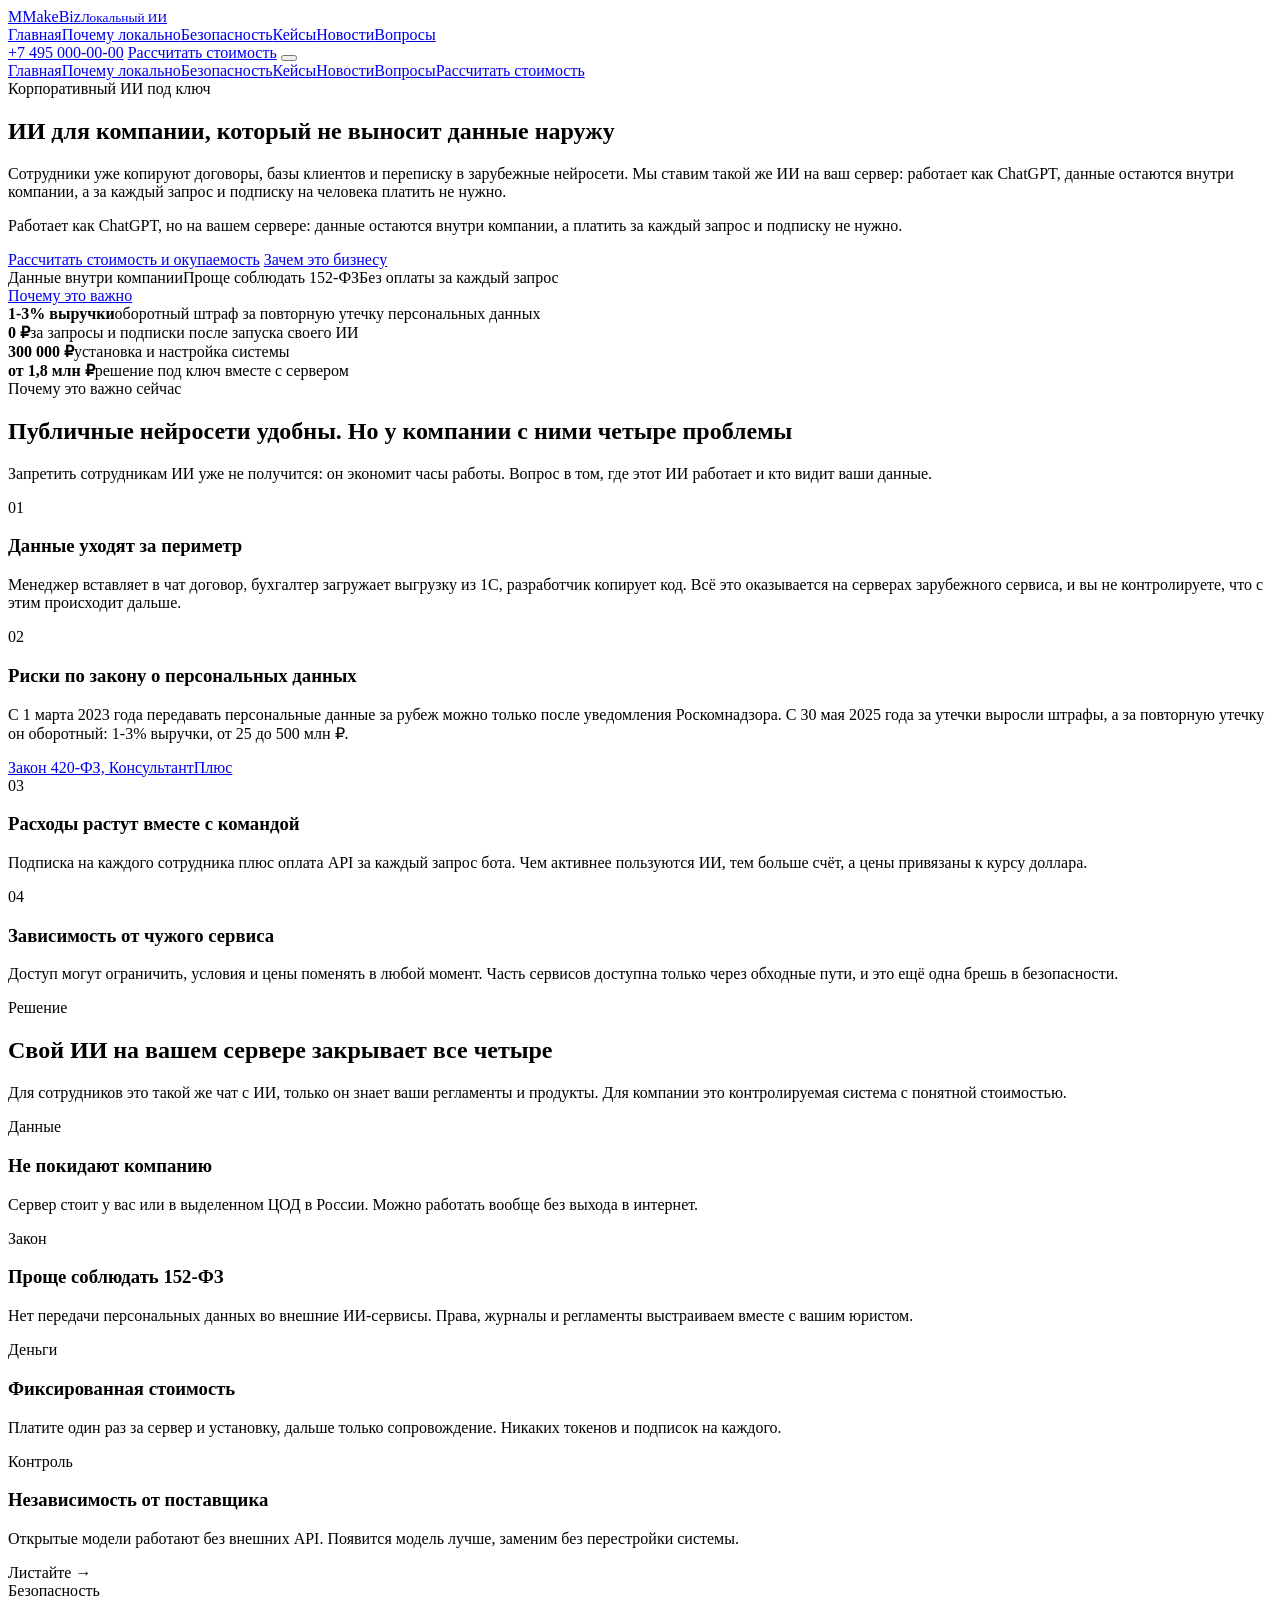
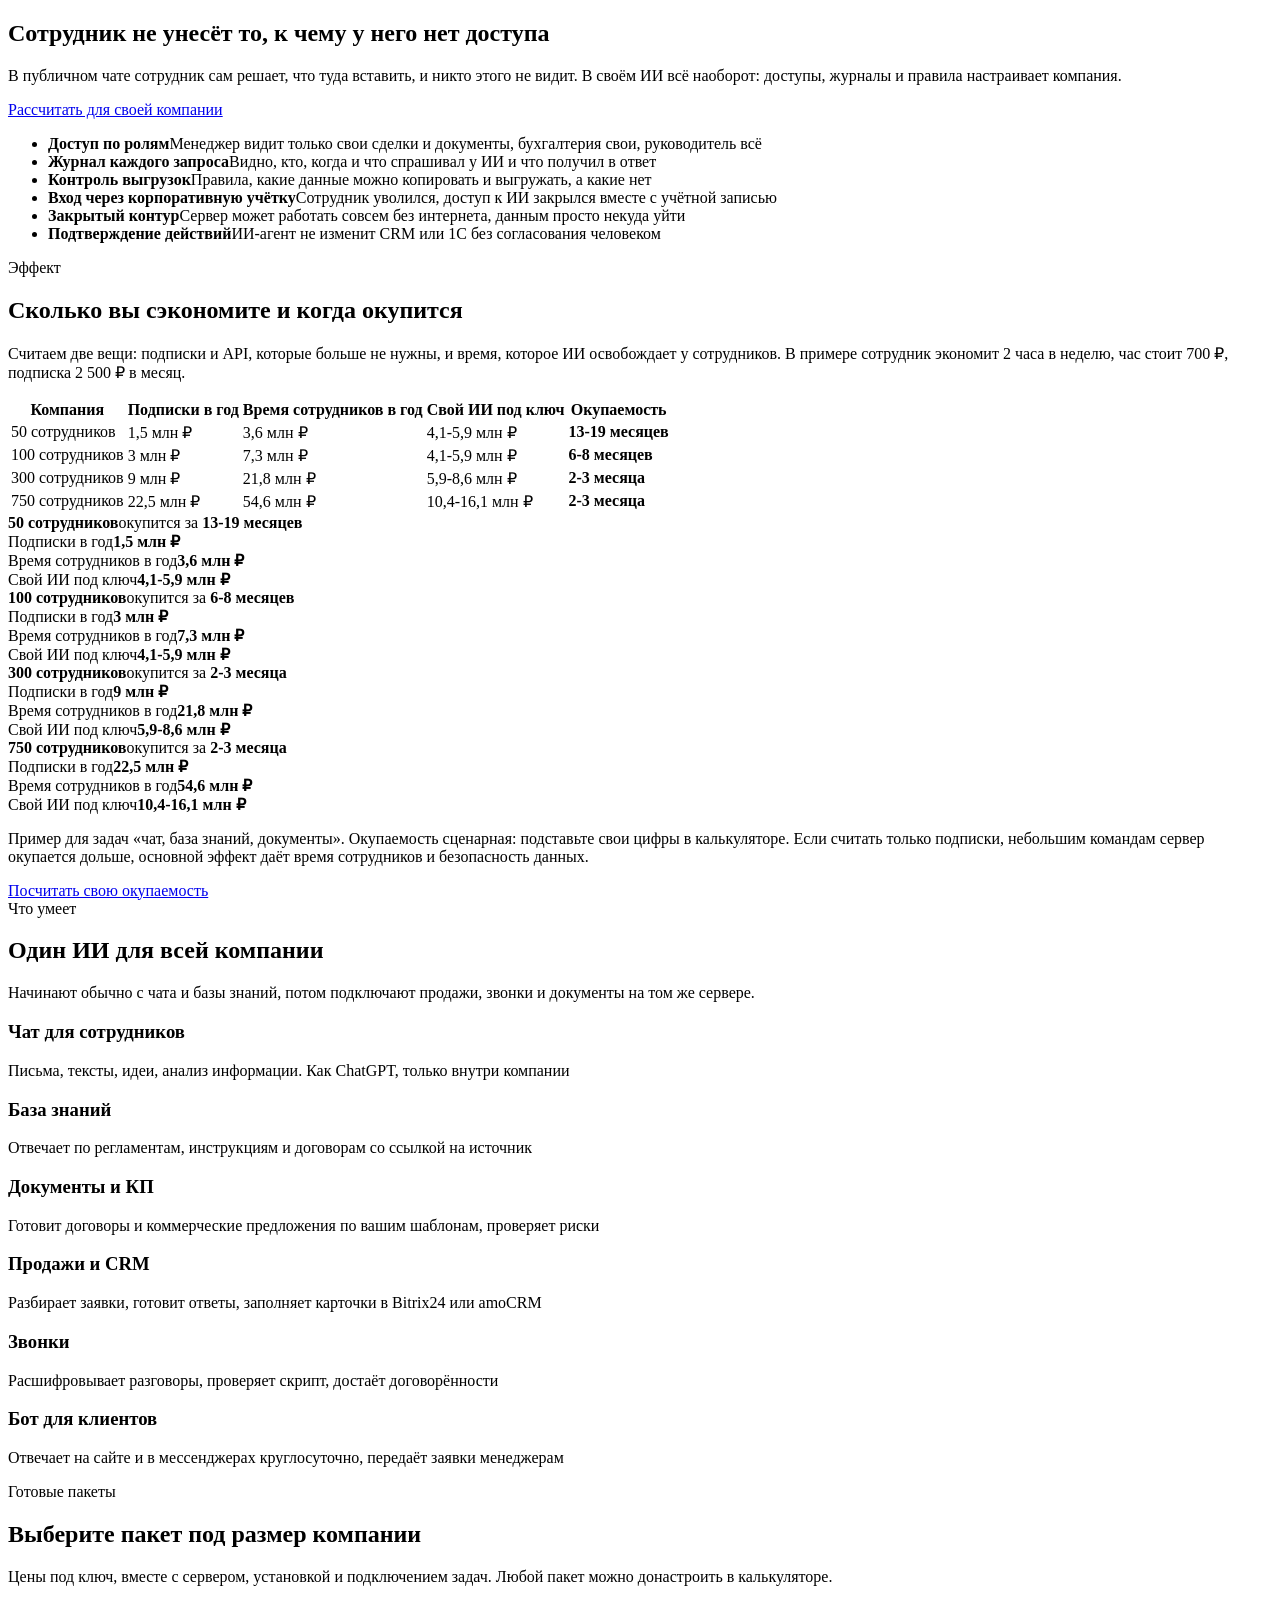
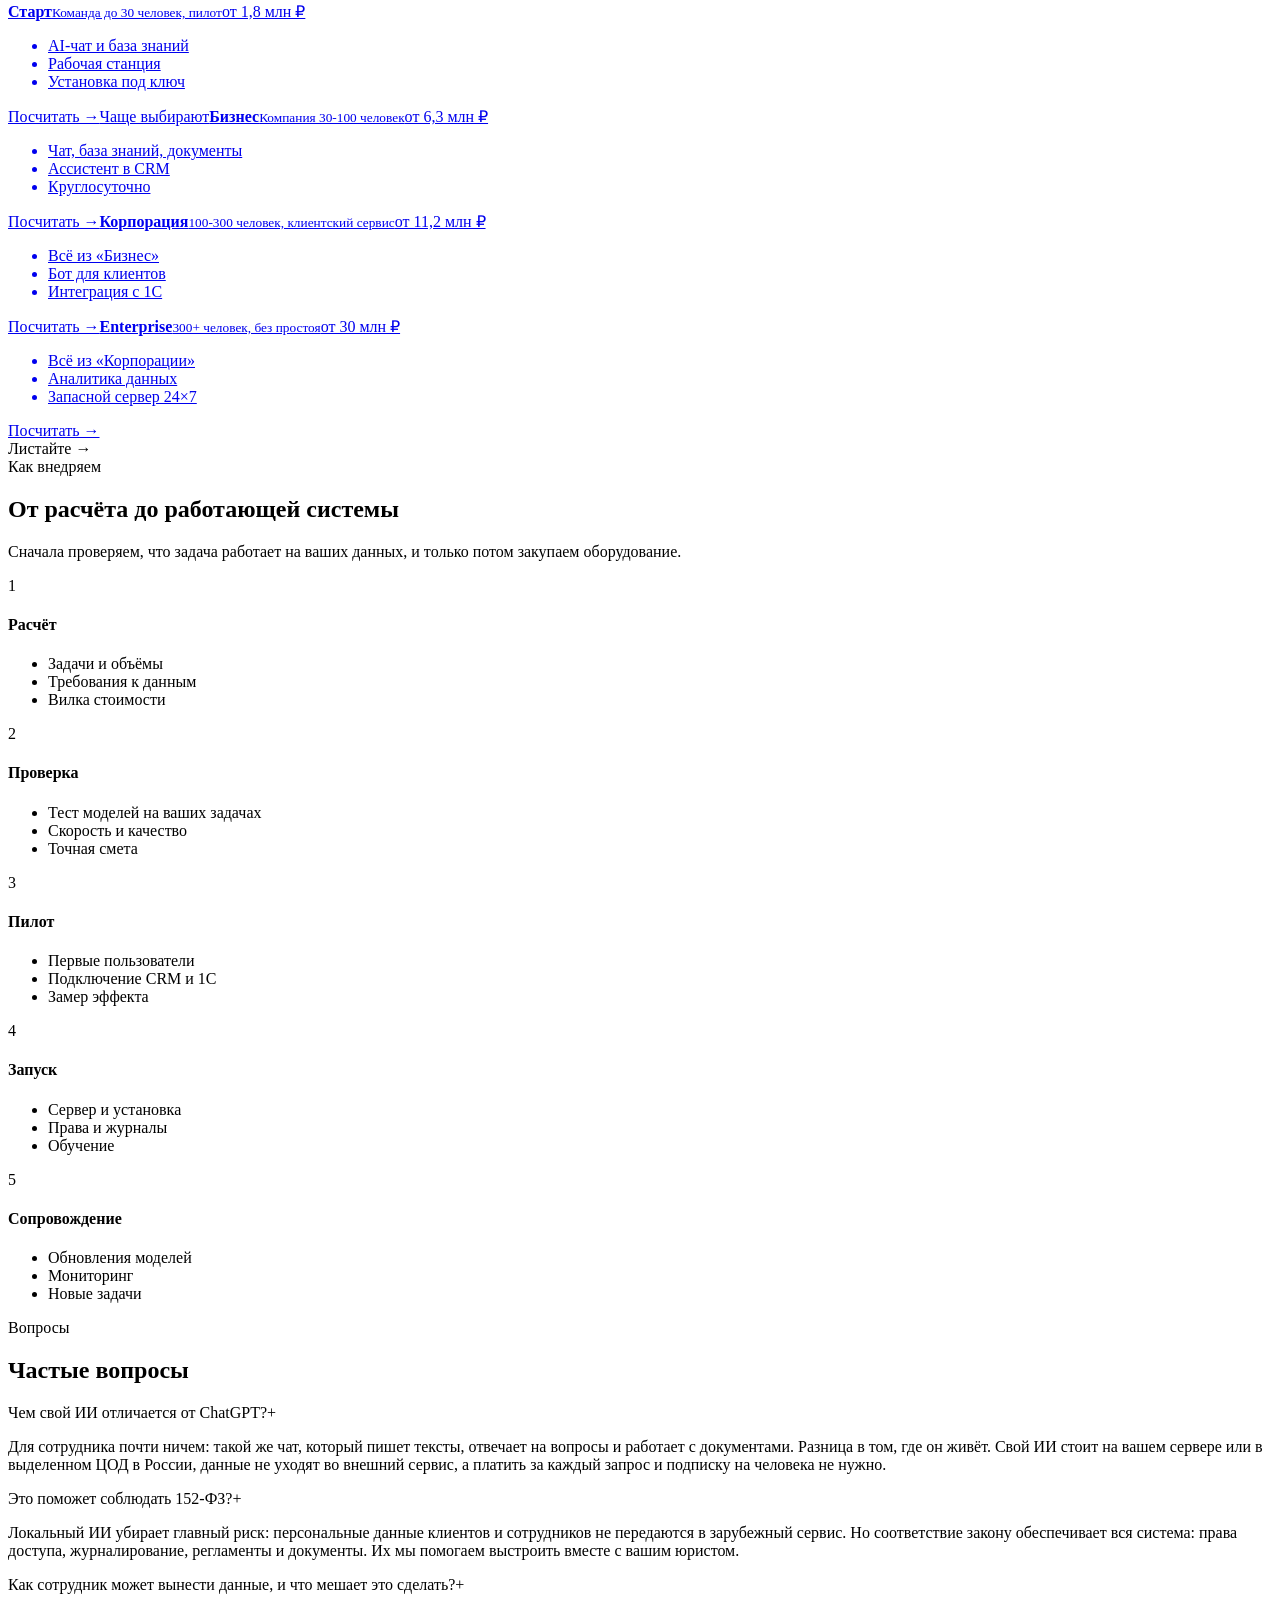
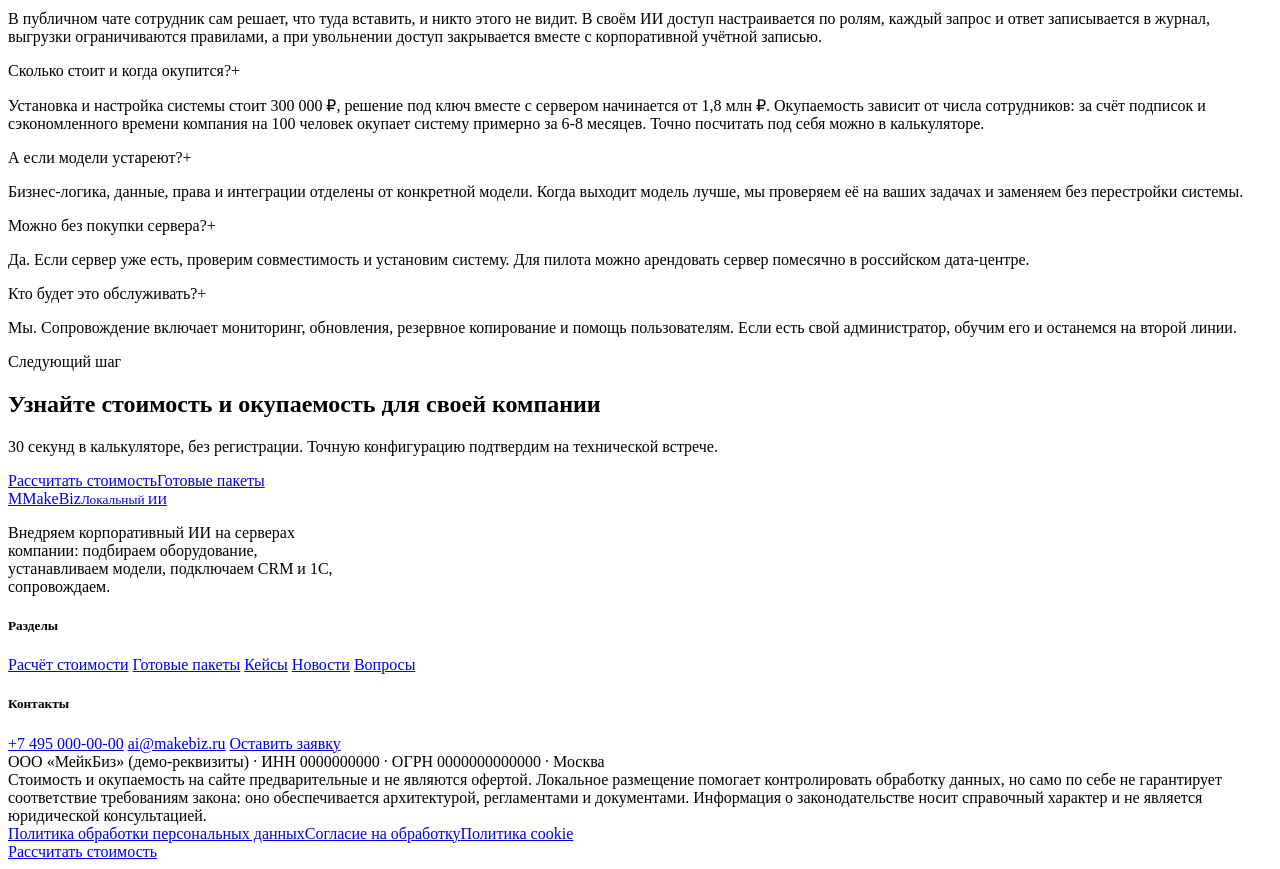
==== commit fa301845: "Мобильная версия: компактный первый экран, карусели, карточки окупаемости, калькулятор под телефон" ====
--- a/public/index.html
+++ b/public/index.html
@@ -32,12 +32,13 @@
     <div class="hero-copy">
       <span class="eyebrow">Корпоративный ИИ под ключ</span>
       <h1>ИИ для компании, который не выносит данные наружу</h1>
-      <p class="lead">Сотрудники уже копируют договоры, базы клиентов и переписку в зарубежные нейросети. Мы ставим такой же ИИ на ваш сервер: работает как ChatGPT, данные остаются внутри компании, а за каждый запрос и подписку на человека платить не нужно.</p>
+      <p class="lead hide-m">Сотрудники уже копируют договоры, базы клиентов и переписку в зарубежные нейросети. Мы ставим такой же ИИ на ваш сервер: работает как ChatGPT, данные остаются внутри компании, а за каждый запрос и подписку на человека платить не нужно.</p>
+      <p class="lead show-m">Работает как ChatGPT, но на вашем сервере: данные остаются внутри компании, а платить за каждый запрос и подписку не нужно.</p>
       <div class="hero-cta">
         <a href="/raschet" class="btn btn-primary btn-lg">Рассчитать стоимость и окупаемость</a>
-        <a href="#problemy" class="btn btn-ghost btn-lg">Зачем это бизнесу</a>
-      </div>
-      <div class="hero-points"><span>Данные внутри компании</span><span>Проще соблюдать 152-ФЗ</span><span>Без оплаты за каждый запрос</span></div>
+        <a href="#problemy" class="btn btn-ghost btn-lg hide-m">Зачем это бизнесу</a>
+      </div>
+      <div class="hero-points hide-m"><span>Данные внутри компании</span><span>Проще соблюдать 152-ФЗ</span><span>Без оплаты за каждый запрос</span></div>
     </div>
     <div class="hero-calc" id="heroPay"></div>
   </div>
@@ -81,7 +82,7 @@
       <div><span class="sol-k">Закон</span><h3>Проще соблюдать 152-ФЗ</h3><p>Нет передачи персональных данных во внешние ИИ-сервисы. Права, журналы и регламенты выстраиваем вместе с вашим юристом.</p></div>
       <div><span class="sol-k">Деньги</span><h3>Фиксированная стоимость</h3><p>Платите один раз за сервер и установку, дальше только сопровождение. Никаких токенов и подписок на каждого.</p></div>
       <div><span class="sol-k">Контроль</span><h3>Независимость от поставщика</h3><p>Открытые модели работают без внешних API. Появится модель лучше, заменим без перестройки системы.</p></div>
-    </div>
+    </div><div class="swipe">Листайте →</div>
   </div>
 </section>
 
@@ -115,6 +116,7 @@
       <thead><tr><th>Компания</th><th>Подписки в год</th><th>Время сотрудников в год</th><th>Свой ИИ под ключ</th><th>Окупаемость</th></tr></thead>
       <tbody><tr><td>50 сотрудников</td><td>1,5 млн ₽</td><td>3,6 млн ₽</td><td>4,1-5,9 млн ₽</td><td><b>13-19 месяцев</b></td></tr><tr><td>100 сотрудников</td><td>3 млн ₽</td><td>7,3 млн ₽</td><td>4,1-5,9 млн ₽</td><td><b>6-8 месяцев</b></td></tr><tr><td>300 сотрудников</td><td>9 млн ₽</td><td>21,8 млн ₽</td><td>5,9-8,6 млн ₽</td><td><b>2-3 месяца</b></td></tr><tr><td>750 сотрудников</td><td>22,5 млн ₽</td><td>54,6 млн ₽</td><td>10,4-16,1 млн ₽</td><td><b>2-3 месяца</b></td></tr></tbody>
     </table></div>
+    <div class="econ-m"><div class="em"><div class="em-h"><b>50 сотрудников</b><span>окупится за <b>13-19 месяцев</b></span></div><div class="em-r"><span>Подписки в год</span><b>1,5 млн ₽</b></div><div class="em-r"><span>Время сотрудников в год</span><b>3,6 млн ₽</b></div><div class="em-r"><span>Свой ИИ под ключ</span><b>4,1-5,9 млн ₽</b></div></div><div class="em"><div class="em-h"><b>100 сотрудников</b><span>окупится за <b>6-8 месяцев</b></span></div><div class="em-r"><span>Подписки в год</span><b>3 млн ₽</b></div><div class="em-r"><span>Время сотрудников в год</span><b>7,3 млн ₽</b></div><div class="em-r"><span>Свой ИИ под ключ</span><b>4,1-5,9 млн ₽</b></div></div><div class="em"><div class="em-h"><b>300 сотрудников</b><span>окупится за <b>2-3 месяца</b></span></div><div class="em-r"><span>Подписки в год</span><b>9 млн ₽</b></div><div class="em-r"><span>Время сотрудников в год</span><b>21,8 млн ₽</b></div><div class="em-r"><span>Свой ИИ под ключ</span><b>5,9-8,6 млн ₽</b></div></div><div class="em"><div class="em-h"><b>750 сотрудников</b><span>окупится за <b>2-3 месяца</b></span></div><div class="em-r"><span>Подписки в год</span><b>22,5 млн ₽</b></div><div class="em-r"><span>Время сотрудников в год</span><b>54,6 млн ₽</b></div><div class="em-r"><span>Свой ИИ под ключ</span><b>10,4-16,1 млн ₽</b></div></div></div>
     <p class="note-s">Пример для задач «чат, база знаний, документы». Окупаемость сценарная: подставьте свои цифры в калькуляторе. Если считать только подписки, небольшим командам сервер окупается дольше, основной эффект даёт время сотрудников и безопасность данных.</p>
     <a href="/raschet" class="btn btn-primary btn-lg" style="margin-top:24px">Посчитать свою окупаемость</a>
   </div>
@@ -145,7 +147,7 @@
       <h2>Выберите пакет под размер компании</h2>
       <p>Цены под ключ, вместе с сервером, установкой и подключением задач. Любой пакет можно донастроить в калькуляторе.</p>
     </div>
-    <div class="pps"><a class="pp" href="/raschet?pack=start"><b>Старт</b><small>Команда до 30 человек, пилот</small><span class="pr">от 1,8 млн ₽</span><ul><li>AI-чат и база знаний</li><li>Рабочая станция</li><li>Установка под ключ</li></ul><span class="go">Посчитать →</span></a><a class="pp" href="/raschet?pack=biz"><span class="tag">Чаще выбирают</span><b>Бизнес</b><small>Компания 30-100 человек</small><span class="pr">от 6,3 млн ₽</span><ul><li>Чат, база знаний, документы</li><li>Ассистент в CRM</li><li>Круглосуточно</li></ul><span class="go">Посчитать →</span></a><a class="pp" href="/raschet?pack=corp"><b>Корпорация</b><small>100-300 человек, клиентский сервис</small><span class="pr">от 11,2 млн ₽</span><ul><li>Всё из «Бизнес»</li><li>Бот для клиентов</li><li>Интеграция с 1С</li></ul><span class="go">Посчитать →</span></a><a class="pp" href="/raschet?pack=ent"><b>Enterprise</b><small>300+ человек, без простоя</small><span class="pr">от 30 млн ₽</span><ul><li>Всё из «Корпорации»</li><li>Аналитика данных</li><li>Запасной сервер 24×7</li></ul><span class="go">Посчитать →</span></a></div>
+    <div class="pps"><a class="pp" href="/raschet?pack=start"><b>Старт</b><small>Команда до 30 человек, пилот</small><span class="pr">от 1,8 млн ₽</span><ul><li>AI-чат и база знаний</li><li>Рабочая станция</li><li>Установка под ключ</li></ul><span class="go">Посчитать →</span></a><a class="pp" href="/raschet?pack=biz"><span class="tag">Чаще выбирают</span><b>Бизнес</b><small>Компания 30-100 человек</small><span class="pr">от 6,3 млн ₽</span><ul><li>Чат, база знаний, документы</li><li>Ассистент в CRM</li><li>Круглосуточно</li></ul><span class="go">Посчитать →</span></a><a class="pp" href="/raschet?pack=corp"><b>Корпорация</b><small>100-300 человек, клиентский сервис</small><span class="pr">от 11,2 млн ₽</span><ul><li>Всё из «Бизнес»</li><li>Бот для клиентов</li><li>Интеграция с 1С</li></ul><span class="go">Посчитать →</span></a><a class="pp" href="/raschet?pack=ent"><b>Enterprise</b><small>300+ человек, без простоя</small><span class="pr">от 30 млн ₽</span><ul><li>Всё из «Корпорации»</li><li>Аналитика данных</li><li>Запасной сервер 24×7</li></ul><span class="go">Посчитать →</span></a></div><div class="swipe">Листайте →</div>
   </div>
 </section>
 
